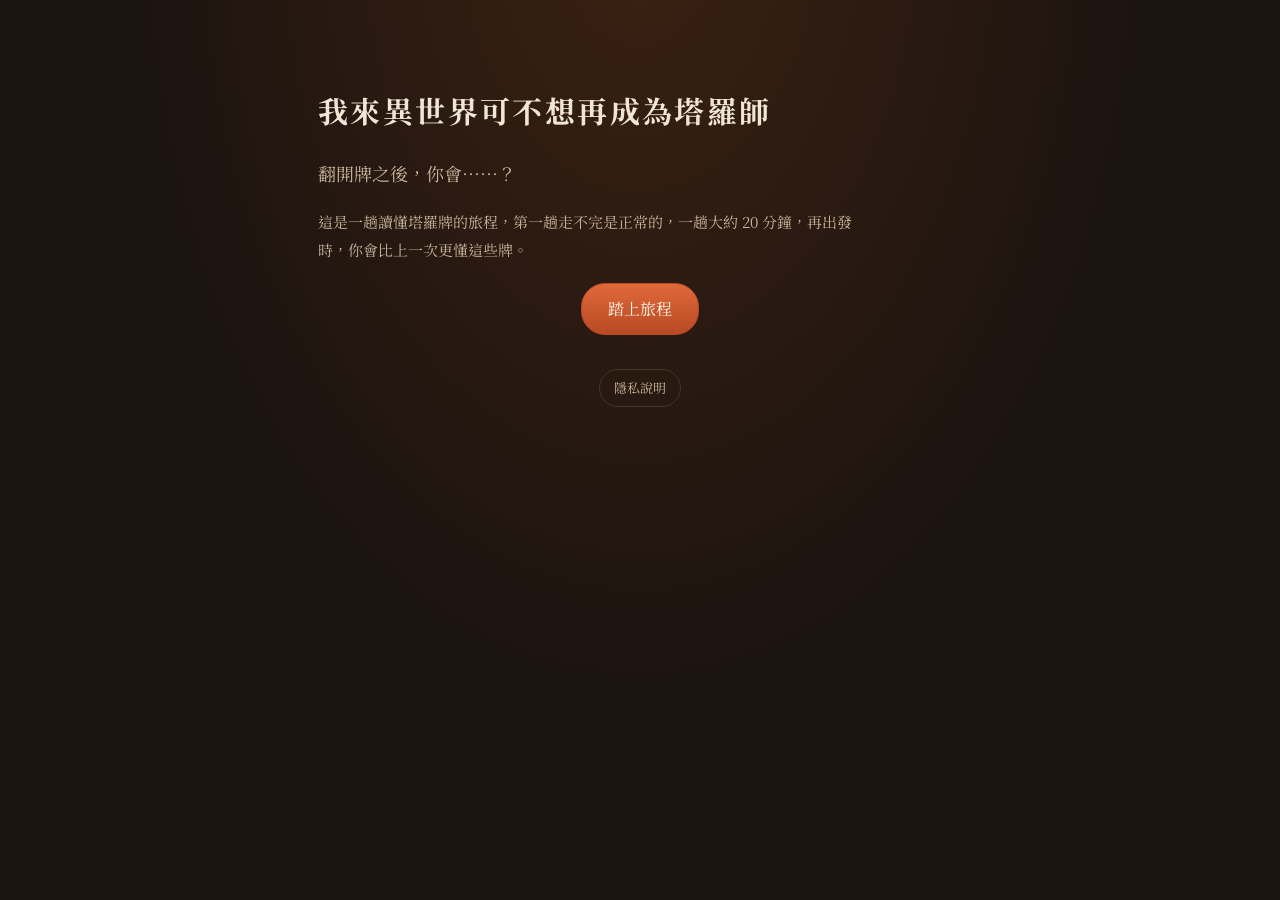
==== index.html @ 06c9f240 "劇情改寫：遺忘之河、錯誤選項依傾向替換、序章與審判新版 - 四塊土地錯誤選項改成一個「過頭」、一個「不足」 - 每走進新土地會遺忘上一塊土地的一件事，工具醒著才找得回來 - 序章：毛球的名字、門框刻痕" ====
<!DOCTYPE html>
<html lang="zh-Hant">
<head>
<meta charset="utf-8">
<meta name="viewport" content="width=device-width, initial-scale=1">
<title>我來異世界可不想再成為塔羅師</title>
<link href="fonts/fonts.css" rel="stylesheet">
<style>
:root{
  --bg:#1c1410; --bg2:#26190f; --ink:#f1e6d6; --ink2:#c9b59c; --muted:#8c7a66;
  --ember:#e0693a; --ember2:#f2a35c; --gold:#e8c27a; --line:#4a3424; --card:#f4e9d6; --card-ink:#3a2618;
}
*{box-sizing:border-box}
html,body{margin:0;background:radial-gradient(ellipse at 50% -10%,#3b2112 0%,var(--bg) 55%) fixed;color:var(--ink);
  font-family:"Noto Serif TC","Songti TC","PMingLiU",serif;line-height:1.85;min-height:100vh}
header{position:sticky;top:0;z-index:5;background:rgba(28,20,16,.92);backdrop-filter:blur(6px);border-bottom:1px solid var(--line);
  padding:10px 16px;display:flex;flex-wrap:wrap;gap:10px 16px;align-items:center;font-size:14px;color:var(--ink2)}
.meter{display:flex;align-items:center;gap:8px}
.meter-bar{width:120px;height:8px;border-radius:4px;background:#3a281b;overflow:hidden}
#heat-fill{height:100%;width:0;background:linear-gradient(90deg,var(--ember),var(--ember2));transition:width .6s}
#wand{padding:2px 8px;border:1px solid var(--line);border-radius:10px}
#wand.awake{color:var(--gold);border-color:var(--gold);box-shadow:0 0 10px rgba(232,194,122,.35)}
.spacer{flex:1}
.tool{background:none;border:1px solid var(--line);color:var(--muted);font:inherit;font-size:12px;padding:2px 8px;border-radius:8px;cursor:pointer}
.tool:hover{color:var(--ink2)}
#flags{display:none;gap:6px;flex-basis:100%;flex-wrap:wrap}
.flag{font-size:12px;padding:0 6px;border-radius:6px;background:#2d1f15}
.flag.good{color:#9fd18b}.flag.bad{color:#e88a7a}
main{max-width:680px;margin:0 auto;padding:28px 18px 80px}
#stage{animation:fade .4s}
@keyframes fade{from{opacity:0;transform:translateY(6px)}to{opacity:1}}
.chapter-kicker{color:var(--ember2);letter-spacing:.4em;font-size:14px;margin-top:20px}
.chapter-title{font-size:56px;margin:0;letter-spacing:.2em;color:var(--ink)}
.lead{color:var(--ink2);font-size:18px}
.home-intro{max-width:560px;margin:6px 0 18px;color:var(--ink2);font-size:15px;line-height:1.9}
.home-intro p{margin:6px 0}
.cover-hero{position:relative;max-width:760px;margin:10px auto 18px;border-radius:10px;overflow:hidden;border:1px solid var(--line)}
.cover-hero img{display:block;width:100%;aspect-ratio:3/2;object-fit:cover}
.cover-ov{position:absolute;left:0;right:0;bottom:0;padding:70px 24px 18px;background:linear-gradient(180deg,rgba(12,9,14,0) 0%,rgba(12,9,14,.55) 40%,rgba(12,9,14,.85) 100%)}
.cover-title{margin:0;font-size:clamp(36px,8vw,56px);letter-spacing:.2em;color:#fff8ec;text-shadow:0 2px 12px rgba(0,0,0,.7)}
.cover-lead{margin:4px 0 0;font-size:clamp(14px,3.6vw,18px);color:#f3e6cf;text-shadow:0 1px 8px rgba(0,0,0,.8)}.lead.small{font-size:15px;text-align:center}
.panel{background:rgba(255,255,255,.03);border:1px solid var(--line);border-radius:12px;padding:6px 18px;color:var(--ink2);font-size:15px}
.panel b{color:var(--ink)}
.step-label{font-size:13px;letter-spacing:.25em;color:var(--ember2);margin-bottom:14px}
.major-label{color:var(--gold)}
.narr{font-size:17px;margin:0 0 12px}
.hint{color:var(--muted);font-size:13px;text-align:center}
.dejavu{color:var(--gold);font-style:italic;font-size:15px;opacity:.9}
.btn-row{display:flex;gap:10px;justify-content:center;margin-top:22px;flex-wrap:wrap}
.btn{font:inherit;font-size:16px;padding:10px 26px;border-radius:24px;cursor:pointer;border:1px solid var(--ember)}
.btn.primary{background:linear-gradient(180deg,#e0693a,#b84a24);color:#fff8ef;border-color:#b84a24}
.btn.primary:hover{filter:brightness(1.1)}
.btn.ghost{background:none;color:var(--ink2);border-color:var(--line)}
.card-row{display:flex;gap:18px;justify-content:center;margin:20px 0 34px;flex-wrap:wrap}
.card-slot{display:flex;flex-direction:column;align-items:center;gap:6px}
.slot-cap{font-size:13px;color:var(--muted);letter-spacing:.2em}
.card{width:112px;height:187px;border-radius:8px;position:relative;flex:none}
.card.back{background:#5a2b16;border:2px solid #8a4a2a;box-shadow:0 6px 16px rgba(0,0,0,.4)}
.back-pattern{position:absolute;inset:8px;border:1px solid rgba(242,163,92,.5);border-radius:6px;
  background:repeating-linear-gradient(45deg,rgba(242,163,92,.12) 0 6px,transparent 6px 12px)}
.card.back.clickable{cursor:pointer;transition:transform .2s}
.card.back.clickable:hover{transform:translateY(-6px);box-shadow:0 10px 22px rgba(224,105,58,.35)}
.card.back.dim{opacity:.3;cursor:default;transform:none;box-shadow:none}
.card.face{background:var(--card);color:var(--card-ink);border:2px solid #c9a774;box-shadow:0 6px 16px rgba(0,0,0,.45)}
.card.face.major{border-color:var(--gold);background:linear-gradient(180deg,#fbf2df,#efdcb8)}
.card-inner{position:absolute;inset:0;display:flex;flex-direction:column;align-items:center;justify-content:center;gap:4px;transition:transform .3s}
.card.reversed .card-inner{transform:rotate(180deg)}
/* 1909 Pam-A 牌面 */
.card.face.art{padding:0;overflow:visible;background:#f4ecd8;border:2px solid #c9a774}
.card.face.art.major{border-color:var(--gold)}
.card-art{position:absolute;inset:0;border-radius:6px;overflow:hidden;transition:transform .3s}
.card-art img{width:100%;height:100%;object-fit:cover;display:block}
.card.reversed .card-art{transform:rotate(180deg)}
.card-cap{position:absolute;bottom:-24px;left:-20px;right:-20px;text-align:center;font-size:12px;color:var(--ink2);letter-spacing:.08em;white-space:nowrap}
.card.reversed .card-cap .o{color:#e88a7a}
/* 小牌（回憶、圖鑑、回憶牆） */
.mini-art{display:inline-block;flex:none;width:var(--mw,44px);aspect-ratio:3/5;border-radius:4px;overflow:hidden;border:1px solid #c9a774;background:#f4ecd8;vertical-align:middle}
.mini-art img{width:100%;height:100%;object-fit:cover;display:block}
.mini-art.rev img{transform:rotate(180deg)}
.mini-art.back{background:repeating-linear-gradient(45deg,rgba(242,163,92,.12) 0 5px,transparent 5px 10px),#3a2214;border-color:var(--line);display:inline-grid;place-items:center;color:var(--muted);font-size:18px}
.sum-card{width:auto;min-width:150px;display:flex;align-items:center;gap:10px}
.sum-card .mini-art{--mw:46px}
.cgrid{display:grid;grid-template-columns:repeat(4,1fr);gap:10px}
@media (max-width:420px){.cgrid{grid-template-columns:repeat(2,1fr)}}
.ccell{display:flex;flex-direction:column;align-items:center;gap:5px;padding:8px 4px;border-radius:8px;border:1px solid var(--line);font-size:13px;text-align:center}
.ccell .mini-art{--mw:64px}
.ccell small{font-size:11px;color:var(--muted)}
.ccell.solved{background:rgba(232,194,122,.15);border-color:var(--gold);color:var(--gold)}
.ccell.solved .mini-art{border-color:var(--gold);box-shadow:0 0 10px rgba(232,194,122,.35)}
.ccell.seen{color:var(--ink2)}.ccell.seen .mini-art{opacity:.45;filter:grayscale(.6)}
.ccell.unseen{color:var(--muted)}
.portrait.has-img{width:88px;height:88px;padding:0;overflow:hidden}
.portrait.has-img img{width:100%;height:100%;object-fit:cover;display:block}
.cover-img{display:block;width:100%;max-width:760px;margin:18px auto 6px;border-radius:10px;border:1px solid var(--line);aspect-ratio:3/2;object-fit:cover}
.cc-cover{display:block;width:calc(100% + 40px);margin:-18px -20px 12px;height:120px;object-fit:cover;border-radius:14px 14px 0 0;opacity:.9}
.chapter-card{overflow:hidden}
.wt-cards{display:flex;gap:6px;margin:4px 0 6px}
.wt-cards .mini-art{--mw:34px}
.card-num{font-size:34px;font-weight:700;color:#a7432a}
.card.major .card-num{color:#8a6a1e}
.card-name{font-size:18px;font-weight:600;letter-spacing:.1em}
.card-code{font-size:11px;color:#8c7356;letter-spacing:.15em}
.card-orient{position:absolute;bottom:-24px;left:0;right:0;text-align:center;font-size:12px;color:var(--ink2)}
.card.reversed .card-orient{color:#e88a7a}
.flip-in{animation:flip .45s}
@keyframes flip{from{transform:rotateY(90deg)}to{transform:rotateY(0)}}
.event{display:flex;gap:22px;align-items:flex-start;margin-bottom:40px}
.event .card{margin-top:4px}
.event-text{flex:1}
@media (max-width:520px){.event{flex-direction:column;align-items:center}.event .card{margin-bottom:22px}}
.options{display:flex;flex-direction:column;gap:10px}
.option{font:inherit;font-size:16px;text-align:left;padding:12px 16px;border-radius:10px;cursor:pointer;
  background:rgba(255,255,255,.04);color:var(--ink);border:1px solid var(--line);transition:all .2s}
.option:hover:not(:disabled){border-color:var(--ember2);background:rgba(224,105,58,.08)}
.option.picked{border-color:var(--ember2);background:rgba(224,105,58,.14)}
.option.faded{opacity:.35}
.option:disabled{cursor:default}
.outcome{margin-top:18px}
.attitude{font-size:14px;color:var(--ink2);border-left:3px solid var(--line);padding-left:10px}
.gain{display:inline-block;margin-top:4px;padding:2px 14px;border-radius:14px;background:rgba(224,105,58,.2);color:var(--ember2);font-weight:600;animation:pop .5s}
.gain.muted{background:rgba(255,255,255,.05);color:var(--muted);font-weight:400}
@keyframes pop{0%{transform:scale(.6);opacity:0}70%{transform:scale(1.15)}100%{transform:scale(1)}}
.ending{text-align:center;padding:30px 20px;border-radius:14px;border:1px solid var(--line);margin-top:10px}
.ending.awake{border-color:var(--gold);box-shadow:0 0 40px rgba(232,194,122,.2) inset}
.ending-tag{margin-top:10px;font-size:14px;letter-spacing:.2em;color:var(--gold)}
.ending.half .ending-tag{color:var(--muted)}
.summary{display:flex;flex-direction:column;gap:6px}
.sum-row{display:flex;gap:12px;align-items:center;padding:8px 12px;border-radius:8px;background:rgba(255,255,255,.03);font-size:15px}
.sum-card{width:96px;flex:none;color:var(--ink)}
.sum-att{flex:1;color:var(--ink2)}
.pt{color:var(--ember2);font-weight:600}.pt.zero{color:var(--muted)}.pt.muted{color:var(--muted);font-weight:400;font-size:13px}
.grid{display:grid;grid-template-columns:repeat(4,1fr);gap:8px}
.cell{border-radius:8px;padding:10px 6px;text-align:center;font-size:14px;border:1px solid var(--line);min-height:58px;display:flex;flex-direction:column;justify-content:center}
.cell small{font-size:11px;color:var(--muted)}
.cell.solved{background:rgba(232,194,122,.15);border-color:var(--gold);color:var(--gold)}
.cell.seen{color:var(--ink2);opacity:.6}
.cell.unseen{color:var(--muted)}
h3.sec{font-size:15px;color:var(--ink2);letter-spacing:.15em;margin:22px 0 10px;font-weight:600}
.people{display:grid;grid-template-columns:1fr 1fr;gap:10px}
@media (max-width:520px){.people{grid-template-columns:1fr}}
.person{display:flex;gap:12px;border:1px solid var(--line);border-radius:10px;padding:10px;background:rgba(255,255,255,.03)}
.person.met{border-color:#7a4a2a}
.portrait{width:72px;height:96px;flex:none;border-radius:8px;background:linear-gradient(180deg,#4a2615,#2b170d);border:1px solid #8a4a2a;
  display:flex;flex-direction:column;align-items:center;justify-content:center;color:var(--ember2);font-size:22px;font-weight:700}
.portrait small{font-size:10px;color:var(--muted);font-weight:400;margin-top:4px}
.person.unmet .portrait{background:#241912;border-color:var(--line);color:var(--muted)}
.pname{font-weight:600;color:var(--ink)}.pcard{font-size:12px;color:var(--gold);margin-left:8px;font-weight:400}
.pinfo p{margin:4px 0 0;font-size:13px;line-height:1.7;color:var(--ink2)}
.person.unmet .pname{color:var(--muted)}
#toast{position:fixed;left:50%;bottom:24px;transform:translate(-50%,20px);background:#3a2214;border:1px solid var(--gold);color:var(--gold);
  padding:8px 18px;border-radius:20px;opacity:0;pointer-events:none;z-index:30}
#toast.show{animation:toast 2.4s}
@keyframes toast{0%{opacity:0;transform:translate(-50%,20px)}12%,80%{opacity:1;transform:translate(-50%,0)}100%{opacity:0;transform:translate(-50%,0)}}
.center{text-align:center}
.deck-table{position:relative;height:250px;margin:10px 0 0}
.deck-card{position:absolute;left:50%;top:20px;margin-left:-56px;transition:transform .6s cubic-bezier(.2,.8,.2,1),opacity .4s,top .3s}
.deck-card.shuffling{animation:riffle .7s ease-in-out 2}
@keyframes riffle{0%,100%{transform:translateX(0)}35%{transform:translateX(var(--dx)) rotate(4deg)}65%{transform:translateX(calc(var(--dx) * -.3))}}
.deck-card.fanned:hover:not(.taken):not(.dim){top:4px}
.deck-card.taken{opacity:0;pointer-events:none}
.deck-card.dim{opacity:.25;cursor:default}
.picked-row{min-height:200px;margin-top:0}
.picked-row .slot-cap{margin-top:22px}
body[data-theme="water"]{--bg:#0e1820;--bg2:#13222d;--ink:#e3eef3;--ink2:#a9c3cf;--muted:#6f8a97;
  --ember:#3a8fb7;--ember2:#7cc4e0;--gold:#bfe3f0;--line:#244150;--card:#eef5f7;--card-ink:#173040}
body[data-theme="water"]{background:radial-gradient(ellipse at 50% -10%,#173a4d 0%,var(--bg) 55%) fixed}
body[data-theme="water"] header{background:rgba(14,24,32,.92)}
body[data-theme="water"] .meter-bar{background:#1d3340}
body[data-theme="water"] .card.back{background:#16405a;border-color:#2f6f8f}
body[data-theme="water"] .back-pattern{border-color:rgba(124,196,224,.5);background:repeating-linear-gradient(45deg,rgba(124,196,224,.12) 0 6px,transparent 6px 12px)}
body[data-theme="water"] .card.face{border-color:#8fb9c9}
body[data-theme="water"] .card.face.major{border-color:#c9a774;background:linear-gradient(180deg,#fbf2df,#efdcb8)}
body[data-theme="water"] .card-num{color:#2a6f93}
body[data-theme="water"] .card.major .card-num{color:#8a6a1e}
body[data-theme="water"] .btn.primary{background:linear-gradient(180deg,#3a8fb7,#256a8c);border-color:#256a8c}
body[data-theme="water"] .option:hover:not(:disabled){background:rgba(58,143,183,.1)}
body[data-theme="water"] .option.picked{background:rgba(58,143,183,.18)}
body[data-theme="water"] .gain{background:rgba(58,143,183,.22)}
body[data-theme="water"] .portrait{background:linear-gradient(180deg,#1b4560,#10283a);border-color:#2f6f8f}
body[data-theme="water"] #toast{background:#14303f}
body[data-theme="air"]{--bg:#15161d;--bg2:#1c1d27;--ink:#eceef6;--ink2:#b4b8cc;--muted:#7a7f96;
  --ember:#6c74b8;--ember2:#aab1ea;--gold:#d9dcf5;--line:#33364a;--card:#f1f2f7;--card-ink:#24263a}
body[data-theme="air"]{background:radial-gradient(ellipse at 50% -10%,#2a2d45 0%,var(--bg) 55%) fixed}
body[data-theme="air"] header{background:rgba(21,22,29,.92)}
body[data-theme="air"] .meter-bar{background:#262838}
body[data-theme="air"] .card.back{background:#2f3352;border-color:#555b8f}
body[data-theme="air"] .back-pattern{border-color:rgba(170,177,234,.5);background:repeating-linear-gradient(45deg,rgba(170,177,234,.12) 0 6px,transparent 6px 12px)}
body[data-theme="air"] .card.face{border-color:#a6aac8}
body[data-theme="air"] .card-num{color:#4b52a0}
body[data-theme="air"] .btn.primary{background:linear-gradient(180deg,#6c74b8,#4d5494);border-color:#4d5494}
body[data-theme="air"] .option:hover:not(:disabled){background:rgba(108,116,184,.1)}
body[data-theme="air"] .option.picked{background:rgba(108,116,184,.2)}
body[data-theme="air"] .gain{background:rgba(108,116,184,.25)}
body[data-theme="air"] .portrait{background:linear-gradient(180deg,#30355a,#1d2036);border-color:#555b8f}
body[data-theme="air"] #toast{background:#262840}
body[data-theme="earth"]{--bg:#14170f;--bg2:#1b1f14;--ink:#eee9d6;--ink2:#c3bc9c;--muted:#8a8669;
  --ember:#7f9440;--ember2:#c9b45a;--gold:#e6d58c;--line:#3a3f27;--card:#f3efdf;--card-ink:#2e2b17}
body[data-theme="earth"]{background:radial-gradient(ellipse at 50% -10%,#2f3518 0%,var(--bg) 55%) fixed}
body[data-theme="earth"] header{background:rgba(20,23,15,.92)}
body[data-theme="earth"] .meter-bar{background:#272b1a}
body[data-theme="earth"] .card.back{background:#3d4520;border-color:#6d7a36}
body[data-theme="earth"] .back-pattern{border-color:rgba(201,180,90,.5);background:repeating-linear-gradient(45deg,rgba(201,180,90,.12) 0 6px,transparent 6px 12px)}
body[data-theme="earth"] .card.face{border-color:#bfb17a}
body[data-theme="earth"] .card-num{color:#6b7a2a}
body[data-theme="earth"] .card.major .card-num{color:#8a6a1e}
body[data-theme="earth"] .btn.primary{background:linear-gradient(180deg,#7f9440,#5f7130);border-color:#5f7130}
body[data-theme="earth"] .option:hover:not(:disabled){background:rgba(127,148,64,.1)}
body[data-theme="earth"] .option.picked{background:rgba(127,148,64,.2)}
body[data-theme="earth"] .gain{background:rgba(127,148,64,.25)}
body[data-theme="earth"] .portrait{background:linear-gradient(180deg,#3f4722,#232812);border-color:#6d7a36}
body[data-theme="earth"] #toast{background:#2a3018}
.chapter-card.theme-air{background:linear-gradient(135deg,#262a44,#15161d);border-color:#555b8f;color:#eceef6}
.chapter-card.theme-earth{background:linear-gradient(135deg,#2f3518,#14170f);border-color:#6d7a36;color:#eee9d6}
body[data-theme="cliff"]{--bg:#110f17;--bg2:#1a1722;--ink:#f0eadb;--ink2:#c2b9a3;--muted:#857d6c;
  --ember:#b8913f;--ember2:#e3c172;--gold:#f0d68c;--line:#3a3329;--card:#f6efdf;--card-ink:#2b2416}
body[data-theme="cliff"]{background:radial-gradient(ellipse at 50% -10%,#2c2338 0%,var(--bg) 60%) fixed}
body[data-theme="cliff"] header{background:rgba(17,15,23,.92)}
body[data-theme="cliff"] .btn.primary{background:linear-gradient(180deg,#b8913f,#8c6c2a);border-color:#8c6c2a}
body[data-theme="cliff"] .option.picked{background:rgba(184,145,63,.18)}
#hud.finale .meter,#hud.finale #wand,#hud.finale #run-num,#hud.finale #toggle-flags,#hud.finale #reset{display:none}
.chapter-card.theme-cliff{background:linear-gradient(135deg,#2c2338,#110f17);border-color:#8c6c2a;color:#f0eadb}
.toolchip{display:inline-block;padding:2px 10px;border-radius:12px;border:1px solid var(--line);margin:2px;font-size:14px;color:var(--muted)}
.toolchip.on{border-color:var(--gold);color:var(--gold)}
.judge-block{margin:18px 0 6px}
.judge-land{font-size:14px;letter-spacing:.2em;color:var(--ember2);margin-bottom:8px}
.own{display:flex;gap:8px;margin-top:8px}
.own-input{flex:1;font:inherit;font-size:15px;padding:8px 12px;border-radius:10px;border:1px solid var(--line);background:rgba(255,255,255,.04);color:var(--ink)}
.btn.small{font-size:14px;padding:6px 16px}
.judged{color:var(--gold)}
.home-title{font-size:30px;margin:6px 0 0;letter-spacing:.08em}
.chapters{display:grid;gap:14px;margin-top:20px}
.chapter-card{font:inherit;text-align:left;cursor:pointer;border-radius:14px;padding:18px 20px;border:1px solid;transition:transform .2s}
.chapter-card:hover{transform:translateY(-3px)}
.chapter-card.theme-fire{background:linear-gradient(135deg,#3a1d10,#1f140e);border-color:#7a4a2a;color:#f1e6d6}
.chapter-card.theme-water{background:linear-gradient(135deg,#123247,#0e1820);border-color:#2f6f8f;color:#e3eef3}
.cc-kicker{font-size:13px;letter-spacing:.3em;opacity:.7}
.cc-title{font-size:32px;font-weight:700;letter-spacing:.2em}
.cc-lead{opacity:.85}
.cc-meta{font-size:13px;opacity:.6;margin-top:6px}
.meet{margin:4px 0 12px;padding:6px 12px;border-left:3px solid var(--ember2);background:rgba(255,255,255,.04);border-radius:0 8px 8px 0;font-size:14px;color:var(--ink2)}
.meet b{color:var(--ink);margin-right:2px}.meet-label{font-size:11px;letter-spacing:.2em;color:var(--ember2);margin-right:10px}
#confirm{position:fixed;inset:0;background:rgba(0,0,0,.6);display:none;align-items:center;justify-content:center;z-index:20}
#confirm .box{background:var(--bg2);border:1px solid var(--line);border-radius:12px;padding:20px 24px;max-width:320px;text-align:center}
.journey-box{text-align:center;margin:8px 0 28px}
.spread{display:flex;flex-direction:column;gap:16px;margin:10px 0 24px;padding:18px;border:1px solid var(--line);border-radius:14px;background:rgba(255,255,255,.03)}
.spread-label{font-size:13px;color:var(--muted);letter-spacing:.15em;margin-bottom:6px}
.spread-cards{display:flex;flex-wrap:wrap;gap:6px}
.mini{width:48px;height:76px;border-radius:5px;background:var(--card);color:var(--card-ink);border:1px solid #c9a774;display:flex;flex-direction:column;align-items:center;justify-content:center;font-size:11px;line-height:1.25;text-align:center;padding:2px}
.mini b{font-size:15px}
.mini.major{border-color:var(--gold);background:linear-gradient(180deg,#fbf2df,#efdcb8)}
.mini.rev{transform:rotate(180deg)}
.spread-quotes p{margin:4px 0;color:var(--ink);font-size:16px}
.narr.wedge{font-size:18px;line-height:2.1}
.wedge-card{justify-content:center}
.keep-title{text-align:center;font-size:26px;margin:6px 0;letter-spacing:.08em}
.keep-holder{display:flex;justify-content:center;margin:16px 0}
.keep-img{width:100%;max-width:520px;border-radius:12px;box-shadow:0 10px 30px rgba(0,0,0,.5)}
.wall{display:grid;grid-template-columns:repeat(auto-fill,minmax(180px,1fr));gap:14px;margin:18px 0}
.wall-tile{font:inherit;text-align:left;background:linear-gradient(180deg,#2c2338,#110f17);color:#f0eadb;border:1px solid #8c6c2a;border-radius:12px;padding:14px;cursor:pointer;min-height:150px;display:flex;flex-direction:column;gap:4px}
.wall-tile.loop{border-color:#4a3d55;opacity:.85}
.wall-tile:hover{filter:brightness(1.15)}
.wt-n{font-size:20px;font-weight:700}.wt-e{font-size:13px;color:#c9a774}.wt-q{font-size:14px;flex:1;line-height:1.6}.wt-d{font-size:12px;color:#857d6c}
.fb-label{margin:18px 0 6px;color:var(--ink2);font-size:14px}
.fb-row{display:flex;gap:8px;flex-wrap:wrap}
.option.fb-chip{width:auto;display:inline-block;margin:0}
.star{font-size:30px;background:none;border:none;color:#5a5048;cursor:pointer;padding:0 2px}.star.on{color:var(--gold)}
.fb-input,.fb-text{width:100%;box-sizing:border-box}
.fb-text{min-height:120px;font:inherit;resize:vertical}
.privacy p{margin:12px 0;line-height:1.9}
.home-foot{display:flex;gap:10px;justify-content:center;flex-wrap:wrap;margin-top:34px}
.btn.small{font-size:13px;padding:6px 14px}
a.btn{text-decoration:none;display:inline-block}
[hidden]{display:none!important}
.keep-lead{text-align:center;color:var(--ink2);margin:4px 0 0}
.keep-lines{max-width:560px;margin:10px auto 0;color:var(--ink2);font-size:15px;line-height:1.9}
.keep-lines p{margin:4px 0}
.hint.center{text-align:center}
#credit-tag{position:fixed;right:10px;bottom:10px;z-index:15;display:none;font:inherit;font-size:11px;letter-spacing:.05em;padding:3px 9px;border-radius:10px;
  background:rgba(0,0,0,.45);border:1px solid var(--line);color:var(--muted);cursor:pointer}
#credit-tag:hover{color:var(--ink2)}
#credits{position:fixed;inset:0;background:rgba(0,0,0,.7);display:none;align-items:center;justify-content:center;z-index:30;padding:16px}
#credits .box{background:var(--bg2);border:1px solid var(--line);border-radius:12px;padding:22px 24px;max-width:460px;font-size:14px;line-height:1.9;color:var(--ink2)}
#credits h3{margin:0 0 8px;color:var(--ink);font-size:18px;letter-spacing:.1em}
#credits p{margin:8px 0}
.unlock-hint{text-align:center;color:var(--muted);font-size:14px;margin:6px 0 0}
</style>
</head>
<body>
<header id="hud">
  <button class="tool" id="home">選單</button>
  <div class="meter"><span id="meter-name">火候</span> <div class="meter-bar"><div id="heat-fill"></div></div> <span id="heat-num"></span></div>
  <span id="wand"></span>
  <span id="run-num"></span>
  <span class="spacer"></span>
  <button class="tool" id="toggle-flags">旗標（測試）</button>
  <button class="tool" id="reset">重置進度</button>
  <div id="flags"></div>
</header>
<main><div id="stage"></div></main>
<div id="toast"></div>
<div id="confirm"><div class="box"><p id="confirm-text"></p>
  <div class="btn-row"><button class="btn primary" id="confirm-yes">清除</button><button class="btn ghost" id="confirm-no">取消</button></div></div></div>
<script>
// ================================================================
// 版本開關：試玩版與正式版 v1.0 用同一份程式。
// 正式版只改兩處：這一行改成 false，<title> 拿掉「試玩版：」。
// 試玩版：章節選單一開始就開放、顯示測試工具；正式版：真結局後才開放章節選單。
const DEMO = false;
// 分享用的遊戲網址（正式版 v1.0）
const SHARE_URL = "https://edchriswu.github.io/tarot-journey/";
// ================================================================
// 赤原試玩版事件資料（草稿）
// 每個計分事件：id = 牌號 + U(正位)/R(逆位)
// options: act 行為、att 背後態度、s 得分、res 結果、f 旗標變化 {角色: 'good'|'bad'|'normal'}
// bridges: 角色帶著好或壞的旗標出場時，替換 open 的承接句

const CARD_NAMES = {
  W01: "權杖王牌", W02: "權杖二", W03: "權杖三", W04: "權杖四", W05: "權杖五",
  W06: "權杖六", W07: "權杖七", W08: "權杖八", W09: "權杖九", W10: "權杖十",
  M04: "皇帝", M08: "力量", M14: "節制"
};

const EVENTS = {
  W01U: {
    open: "進入赤原的路上，草原突然燒起一小片野火。",
    body: "綾下意識舉起短魔杖，杖頭亮了一下就熄了，火也剛好被風吹滅。一個紅頭髮的少年從坡上衝下來，盯著他的杖直看。",
    options: [
      { act: "把杖收回包袱，裝作什麼都沒發生。", att: "怕麻煩，把火花壓下去", s: 0,
        res: "少年還是硬拉他進城，但綾一路上都不肯再提那道光。" },
      { act: "問少年：「你也看到了嗎？剛剛那是什麼？」", att: "對一閃而過的火花保持好奇", s: 1,
        res: "少年眼睛一亮：「我叫丈！走，帶你去見赤城大人！」", f: { 丈: "good" } },
      { act: "舉杖對著草原再揮一次，想讓它再亮起來。", att: "急著抓住火花，要它照自己的意思", s: 0,
        res: "杖怎麼揮都不亮。少年笑出聲：「火不是這樣叫的啦。」他拉著綾進城。" }
    ],
    dejavu: "綾隱約記得，那道光不是叫出來的。"
  },
  W01R: {
    open: "進入赤原的路上，草原突然燒起一片野火。",
    body: "綾舉起短魔杖，杖完全沒反應，火舌一下子捲到腳邊。濃煙裡，一隻手把他拖了出去——是個紅頭髮的少年。",
    options: [
      { act: "推開少年，說自己本來就逃得出來。", att: "顧面子，不承認害怕", s: 0,
        res: "少年哼了一聲：「好啦好啦，英雄。」他還是領著綾進了城。", f: { 丈: "bad" } },
      { act: "坐在地上發抖，老實說：「我剛剛好怕。」", att: "承認恐懼，火才有地方重新燒起來", s: 1,
        res: "少年蹲下來：「怕很正常啊，我叫丈。」綾覺得杖在包袱裡微微發熱。", f: { 丈: "good" } },
      { act: "立刻問少年，哪裡可以學怎麼用這根杖。", att: "跳過感受，急著變強", s: 0,
        res: "丈說赤城大人什麼都懂，拉著他進城。綾的手一路都在抖，他自己沒發現。" }
    ],
    dejavu: "綾隱約記得，上次火燒過來的時候，他一直假裝自己不怕。"
  },

  W02U: {
    open: "丈帶綾爬上城牆，赤城正指著遠方。",
    body: "「那邊是田，那邊是礦場，再過去是還沒人開過的荒地。」他轉頭看綾：「你想留下來嗎？」",
    bridges: { 丈: { good: "丈興沖沖地帶綾爬上城牆，赤城正指著遠方。", bad: "丈一路沒說話，把綾帶上城牆就走了。赤城正指著遠方。" } },
    options: [
      { act: "說：「我只是路過，還有地方要去。」", att: "不願投入，怕被綁住", s: 0,
        res: "赤城點點頭，沒再多說。城牆上的風有點冷。" },
      { act: "指著荒地問：「那裡如果要開墾，要多少人？多久？」", att: "把眼光放遠，開始規劃", s: 1,
        res: "赤城笑了，第一次正眼看他：「好問題。我想了三年。」", f: { 赤城: "good" } },
      { act: "搶著說：「我留下來！明年春天就開荒，人我來找，路我來畫！」", att: "急著一口氣把路全定死", s: 0,
        res: "赤城的笑意淡了：「你連那片地長什麼樣，都還沒走過。」" }
    ],
    dejavu: "綾隱約記得，城牆上的赤城想聽的，是他自己的看法。"
  },
  W02R: {
    open: "丈帶綾爬上城牆，赤城正和老臣吵得面紅耳赤。",
    body: "開拓荒地的圖已經放了三年，誰都說要等時機。赤城把圖塞給綾：「你說，現在該不該動？」",
    bridges: { 丈: { good: "丈興沖沖地帶綾爬上城牆，赤城正和老臣吵得面紅耳赤。", bad: "丈把綾帶上城牆就走了。赤城正和老臣吵得面紅耳赤。" } },
    options: [
      { act: "照圖上的數字算了一遍，說人手還不夠，再等等。", att: "用理由掩蓋害怕", s: 0,
        res: "老臣連連點頭。赤城把圖捲起來，又塞回了櫃子。", f: { 赤城: "bad" } },
      { act: "說：「你們不是在等時機，是在怕吧？」", att: "看見停滯背後的恐懼", s: 1,
        res: "城牆上安靜了很久。赤城突然大笑：「被一個小鬼說中了。」", f: { 赤城: "good" } },
      { act: "一拍城牆：「現在就動！我第一個去開荒！」", att: "硬逼自己馬上出發，證明自己不怕", s: 0,
        res: "赤城盯著他：「你不怕？」綾答不出來，手心全是汗。圖又被捲了起來。" }
    ],
    dejavu: "綾隱約記得，上次城牆上大家都在講理由，沒人講出真正卡住的東西。"
  },

  W04U: {
    open: "赤原的主人家葵辦了豐收節，廣場上掛滿了燈。",
    body: "她把一大盤烤餅塞給綾：「客人先吃！」大家圍著火堆跳舞，有人朝綾伸出手。",
    options: [
      { act: "接過盤子，先去幫忙搬柴、收碗。", att: "用幫忙換位置，不敢只是被歡迎", s: 0,
        res: "葵把他手裡的碗搶走：「今天你是客人，懂不懂？」" },
      { act: "牽住那隻手跟著亂跳，踩到別人的腳也笑。", att: "讓自己被接納，享受當下", s: 1,
        res: "跳到一半，綾突然發現，他已經很久沒有這樣笑了。", f: { 葵: "good" } },
      { act: "坐在角落看大家跳，覺得這樣就很好。", att: "旁觀，不讓自己真正加入", s: 0,
        res: "葵坐到他旁邊，摸著黑貓沒說話。火堆的光照不太到這個角落。" }
    ],
    dejavu: "綾隱約記得，上次的豐收節，他好像一直沒有真的走進火光裡。"
  },
  W04R: {
    open: "赤原辦起了豐收節，廣場上的燈都亮了。",
    body: "綾站在廣場外面，沒人招呼他，他也不敢走進去。一隻黑貓蹭了蹭他的腳，往廣場跑去。",
    options: [
      { act: "轉身回住處，告訴自己本來就不屬於這裡。", att: "先拒絕別人，免得被拒絕", s: 0,
        res: "回去的路很暗，遠遠還聽得到笑聲。" },
      { act: "跟著黑貓走進去，對第一個看到的人說：「我可以加入嗎？」", att: "自己跨出那一步", s: 1,
        res: "那是葵。她愣了一下，大笑：「我還以為你不想來！」", f: { 葵: "good" } },
      { act: "繞到廚房後門，問有沒有需要幫忙的。", att: "用做事掩飾不自在", s: 0,
        res: "廚娘塞給他一桶要洗的鍋子。一整晚，他都沒看到火堆。" }
    ],
    dejavu: "綾隱約記得，上次那隻黑貓好像在等他跟上。"
  },

  W05U: {
    open: "豐收節的比武大會上，丈硬把綾推上場。",
    body: "對手是赤原最強的騎士烈風。台下的人吹著口哨，烈風把木杖丟給綾：「來吧。」",
    options: [
      { act: "抓起木杖大喊一聲衝上去，全場歡呼。", att: "想證明自己、怕輸", s: 0,
        res: "三招就被打下台。烈風拉他起來：「你不是在跟我打，是在跟自己證明什麼吧？」" },
      { act: "先繞著場子走，看烈風怎麼出招，邊打邊學他的步伐。", att: "把對手當成磨練", s: 1,
        res: "還是輸了，但他撐得比誰都久。烈風笑說：「下次再來。」", f: { 烈風: "good" } },
      { act: "跟丈說「我才剛來，這不公平」，退到場邊。", att: "逃避較量", s: 0,
        res: "丈聳聳肩上場替他打。綾在場邊看著，覺得心裡有個東西沒點著。", f: { 丈: "bad" } }
    ],
    dejavu: "綾隱約記得，上次衝得太急，好像沒看清楚對手。"
  },
  W05R: {
    open: "豐收節的比武大會上，綾和赤原最強的騎士烈風打到一半，台下變成真的吵架，有人掀翻了攤子，節慶不歡而散。",
    body: "綾也被捲進去，臉上挨了一拳。烈風站在一片狼藉中間，手裡還握著木杖。",
    options: [
      { act: "撿起被打掉的木杖，要烈風再跟他比一場。", att: "不甘心，把較量變成私怨", s: 0,
        res: "烈風轉身就走。綾握著木杖站在一地狼藉裡，越想越氣。", f: { 烈風: "bad" } },
      { act: "拉著丈離開，說：「這種節慶不參加也罷。」", att: "逃開，並把錯推給場面", s: 0,
        res: "丈沒說話。回去的路上，兩個人都覺得今天白過了。", f: { 丈: "bad" } },
      { act: "去幫被撞倒的攤販撿東西，邊撿邊想自己剛才為什麼那麼氣。", att: "退一步，看見自己的情緒", s: 1,
        res: "攤販塞給他一顆烤地瓜。綾想通了：他氣的不是那一拳，是自己其實很想贏。" }
    ],
    dejavu: "綾隱約記得，上次氣到最後，連自己在氣什麼都沒弄懂。"
  },

  W03U: {
    open: "出發前，赤城站在城牆上望向鄰谷。",
    body: "斥候帶回一張地圖：鄰谷的井在山坳裡，四周畫滿了羊圈。赤城把圖攤在綾面前：「你看出什麼？」",
    options: [
      { act: "指著地形說，從北邊的坡繞過去最快。", att: "只看怎麼贏，沒看見對方", s: 0,
        res: "赤城滿意地點頭，在圖上畫了一個粗粗的箭頭。" },
      { act: "說：「羊圈這麼多，那裡住的可能不是士兵，是牧羊人。」", att: "看得遠，看見全局", s: 1,
        res: "赤城盯著地圖很久沒說話，只把箭頭畫得淡了一點。", f: { 赤城: "good" } },
      { act: "說：「我只是跟著去，這種事你決定就好。」", att: "不願看，把判斷交出去", s: 0,
        res: "赤城捲起地圖：「那就跟緊一點。」" }
    ],
    dejavu: "綾隱約記得，上次那張地圖上，有一樣東西他沒仔細看。"
  },
  W03R: {
    open: "出發前，派出去的斥候遲遲沒有回來。",
    body: "赤城在城牆上來回走，終於下令摸黑提前出發。丈已經在牽馬了。",
    options: [
      { act: "第一個衝去牽馬，想表現給赤城看。", att: "被急躁帶著跑", s: 0,
        res: "赤城難得誇了他一句。隊伍在黑暗裡出發，沒人知道前面有什麼。" },
      { act: "走到赤城身邊說：「再等一個時辰。斥候沒回來，本身就是消息。」", att: "耐住急躁，等該等的", s: 1,
        res: "赤城瞪著他，罵了一句，還是讓大家等。天亮前，斥候回來了。", f: { 赤城: "good" } },
      { act: "躲到隊伍最後面，希望自己不用去。", att: "逃避", s: 0,
        res: "丈回頭找到他，把一支火把塞進他手裡。" }
    ],
    dejavu: "綾隱約記得，上次大家都太急了，好像有個消息還沒到。"
  },

  W07U: {
    open: "隊伍經過一個小村，幾個士兵要牽走村民的羊當軍糧。",
    body: "一個老婦人拉著羊繩不放。全隊的人都在看，沒有人說話。",
    options: [
      { act: "衝上去搶回羊繩，跟士兵扭成一團。", att: "衝動逞強，讓場面更糟", s: 0,
        res: "羊跑了，老婦人跌倒，綾被押到隊伍最後面。" },
      { act: "站到老婦人前面：「拿了她的羊，她這個冬天就沒了。」然後站著不動。", att: "堅守立場，不退也不攻", s: 1,
        res: "士兵們互看一眼，摸摸鼻子走開了。" },
      { act: "偷偷把自己的乾糧塞給老婦人，什麼都沒說。", att: "用私下補償代替站出來", s: 0,
        res: "羊還是被牽走了。老婦人握著乾糧，看了他很久。" }
    ],
    dejavu: "綾隱約記得，上次他不是沒做事，只是沒有站出來。"
  },
  W07R: {
    open: "隊伍經過一個小村，幾個士兵要牽走村民的羊。",
    body: "綾想開口，全隊的人都看著他。他低下頭，眼看羊被牽走了。",
    options: [
      { act: "告訴自己：「反正我說了也沒用。」", att: "替退縮找理由", s: 0,
        res: "晚上紮營，羊肉的味道飄過來，他一口都吃不下。" },
      { act: "跑回去找老婦人：「對不起，我剛才不敢。」", att: "承認自己退縮了", s: 1,
        res: "老婦人摸摸他的頭：「下次就敢了。」他覺得胸口有東西重新燒起來。" },
      { act: "追上士兵，把羊硬搶回來。", att: "用衝動掩蓋羞愧", s: 0,
        res: "羊是搶回來了，綾也被罰扛了一整天的行李。" }
    ],
    dejavu: "綾隱約記得，上次他一直想把那一刻當作沒發生過。"
  },

  W08U: {
    open: "連夜行軍，烈風駕車在前，丈和綾負責在隊伍間傳令。",
    body: "烈風說：「馬要往哪走不重要，車上的人要往哪走才重要。」命令一道接一道，綾跑得喘不過氣。",
    bridges: {
      烈風: { good: "連夜行軍，烈風一眼認出綾，把他叫到車邊：「比武那個傢伙，前隊的命令交給你傳。」", bad: "連夜行軍，烈風看到綾，別過頭去，叫他到隊伍後面傳令。" },
      丈: { good: "連夜行軍，丈搶著跟綾一組傳令，跑得比誰都快。", bad: "連夜行軍，丈一路不跟綾說話，兩人只是各自在隊伍間傳令。" }
    },
    options: [
      { act: "每道命令都自己補幾句解釋，怕大家聽不懂。", att: "想掌控，反而拖慢", s: 0,
        res: "後隊越聽越糊塗。烈風回頭吼了一聲：「照原話傳！」", f: { 烈風: "bad" } },
      { act: "一字不差地傳，跑到了就馬上回頭接下一道。", att: "跟上節奏，讓事情流動", s: 1,
        res: "天亮前，整支隊伍像一支射出去的箭。烈風回頭看了他一眼。", f: { 烈風: "good" } },
      { act: "跑不動了，叫丈一個人先傳。", att: "被速度壓垮就放手", s: 0,
        res: "丈一個人跑了兩趟，嘴裡罵個不停。", f: { 丈: "bad" } }
    ],
    dejavu: "綾隱約記得，上次的命令越傳越長，最後誰也聽不懂。"
  },
  W08R: {
    open: "連夜行軍，烈風駕車在前，丈和綾負責在隊伍間傳令，命令傳錯了。",
    body: "前隊和後隊在夜裡走散。丈說是綾傳錯，綾說是丈聽錯，火把一支支熄掉。",
    bridges: {
      丈: { good: "連夜行軍，烈風駕車在前，丈和綾負責在隊伍間傳令，命令傳錯了。丈一臉為難，不知道該怪誰。", bad: "連夜行軍，烈風駕車在前，丈和綾負責在隊伍間傳令，命令傳錯了。丈本來就還在氣，這下更火了。" }
    },
    options: [
      { act: "跟丈吵到底，一定要弄清楚是誰的錯。", att: "忙著指責，讓混亂繼續", s: 0,
        res: "兩人吵到天亮，後隊在山谷裡多繞了半夜。", f: { 丈: "bad" } },
      { act: "說：「誰錯等一下再說，先吹號，讓後隊往聲音走。」", att: "先止住混亂", s: 1,
        res: "號聲在山谷裡迴盪，火把一支支重新亮起來。丈愣了一下，跟著吹。", f: { 丈: "good" } },
      { act: "退到路邊不吵了。他其實知道是誰傳錯的，就等丈自己想通。", att: "看清楚誰錯了，卻站在一旁等別人收拾", s: 0,
        res: "丈一個人舉著火把喊到嗓子啞。天亮時，烈風騎馬把後隊找了回來，經過綾身邊時看了他一眼。", f: { 烈風: "bad" } }
    ],
    dejavu: "綾隱約記得，上次那一夜，他們花了好多力氣在吵是誰的錯。"
  },

  W06U: {
    open: "對峙的第一個晚上，井邊的牧羊人燃起了營火。",
    body: "消息傳開了：是綾擋在井前。牧羊人圍著帶傷的綾歡呼，把他抬了起來。井的另一頭，赤原的士兵還握著棍子，表情複雜。",
    bridges: {
      烈風: { good: "對峙的第一個晚上，井邊的牧羊人燃起了營火。井的另一頭，烈風遠遠朝綾比了個大拇指。", bad: "對峙的第一個晚上，井邊的牧羊人燃起了營火。烈風冷冷地站在井另一頭的士兵中間。" }
    },
    options: [
      { act: "被抬著揮手，大喊：「赤原的人也該聽聽這歡呼！」", att: "享受勝利，卻拿來壓自己人", s: 0,
        res: "士兵們的臉更難看了，有人朝地上吐了口水。", f: { 烈風: "bad" } },
      { act: "一直說「我沒做什麼，真的沒什麼」，掙扎著要下來。", att: "不敢接受肯定", s: 0,
        res: "牧羊人把他放下來，有點尷尬地散開了。" },
      { act: "讓他們抬一會兒，下來後走到士兵那邊，跟大家一起坐。", att: "坦然接受，也記得自己從哪裡來", s: 1,
        res: "一個士兵遞給他水壺。烈風沒說話，往旁邊挪出一個位子。", f: { 烈風: "good" } }
    ],
    dejavu: "綾隱約記得，上次的歡呼聲裡，有一群人被晾在旁邊。"
  },
  W06R: {
    open: "對峙的第一個晚上，綾回到赤原的營地，士兵們罵他是叛徒。",
    body: "烈風也不跟他說話。晚飯時，沒有人願意坐在他旁邊。",
    bridges: {
      烈風: { good: "對峙的第一個晚上，綾回到赤原的營地，士兵們罵他是叛徒，連一向欣賞他的烈風都沉默了。", bad: "對峙的第一個晚上，綾回到赤原的營地，士兵們罵他是叛徒，烈風罵得最大聲。" }
    },
    options: [
      { act: "站上木箱，大聲解釋自己為什麼這麼做。", att: "急著要被理解", s: 0,
        res: "越解釋，噓聲越大。他從木箱上下來，臉燙得發疼。" },
      { act: "一個人坐到營地外，告訴自己他們都是笨蛋。", att: "用輕視保護自己", s: 0,
        res: "夜很冷。他越想越氣，也越想越孤單。" },
      { act: "照常吃飯、照常值夜，有人問起，就平平淡淡說一遍。", att: "不被名聲左右，守住自己", s: 1,
        res: "半夜換班時，一個士兵小聲說：「其實……我也不想搶那口井。」" }
    ],
    dejavu: "綾隱約記得，上次被罵的時候，他太想讓所有人立刻懂他。"
  },

  W09U: {
    open: "兩邊在井邊對峙了三天。",
    body: "綾帶著傷守在井旁不肯走，累到站著就能睡著。丈端來一碗熱湯。",
    bridges: {
      丈: { good: "兩邊在井邊對峙了三天，丈天天跑來陪他。", bad: "兩邊在井邊對峙了三天，丈一直沒出現，直到第三天晚上。" }
    },
    options: [
      { act: "推開湯：「我不能走，一走他們就會動手。」", att: "硬撐，把自己耗盡", s: 0,
        res: "第四天早上，綾在井邊昏倒了。" },
      { act: "喝下湯，請丈替他守一個時辰，自己靠著井邊睡。", att: "堅持，也懂得休息", s: 1,
        res: "醒來時天剛亮，丈還站在原地，井也還在。", f: { 丈: "good" } },
      { act: "喝完湯說：「我撐不住了，換別人吧。」然後回營地。", att: "一累就放手", s: 0,
        res: "那天晚上，有人往井裡丟了石頭。" }
    ],
    dejavu: "綾隱約記得，上次他把自己撐到倒下。"
  },
  W09R: {
    open: "對峙的第三晚，綾的傷口發炎了。",
    body: "他越來越緊繃，任何聲音都像有人要偷襲。黑暗裡有腳步聲靠近，他抓起杖就揮——是來送藥的丈。",
    bridges: {
      丈: { good: "對峙的第三晚，綾的傷口發炎了。丈一直很擔心他。", bad: "對峙的第三晚，綾的傷口發炎了；他和丈已經兩天沒說話。" }
    },
    options: [
      { act: "說：「誰叫你不出聲！」", att: "把錯推給別人", s: 0,
        res: "丈把藥丟在地上，轉身走了。", f: { 丈: "bad" } },
      { act: "放下杖坐下來：「我不對勁，已經分不清誰是敵人了。」", att: "察覺疲憊讓自己失去判斷", s: 1,
        res: "丈替他換了藥，陪他坐到天亮。他的肩膀第一次鬆了下來。", f: { 丈: "good" } },
      { act: "跟丈道歉，然後繼續握著杖守夜，眼睛不敢閉。", att: "道了歉，卻不肯面對自己的狀態", s: 0,
        res: "天亮時，他的手還在發抖。" }
    ],
    dejavu: "綾隱約記得，上次那一晚，他把每個靠近的人都當成敵人。"
  },

  W10U: {
    open: "兩邊一起修水道。",
    body: "傷還沒好的綾也來幫忙搬木頭。赤城走過來，看著他滿是泥巴的手。",
    options: [
      { act: "搶著扛最大的那根，證明自己沒問題。", att: "逞強", s: 0,
        res: "走到一半腿一軟，木頭砸進泥裡。赤城皺起眉。" },
      { act: "扛自己扛得動的那份，跟牧羊人輪流，一趟一趟來回。", att: "扛起自己的那一份", s: 1,
        res: "赤城看了他很久，想起自己年輕時一個人扛著赤原的樣子，第一次對綾點了頭。" },
      { act: "說「我受傷了」，坐在一旁指揮大家。", att: "用理由卸下責任", s: 0,
        res: "沒人聽他指揮。赤城什麼也沒說，自己扛起了一根木頭。" }
    ],
    dejavu: "綾隱約記得，修水道那天，他沒有好好扛起自己的那一份。"
  },
  W10R: {
    open: "兩邊一起修水道。",
    body: "綾帶傷一個人扛最重的木頭，不讓別人幫，最後倒在水道邊。赤城把他扶起來：「我年輕時也這樣，後來才知道，赤原不是一個人扛得動的。」",
    options: [
      { act: "爬起來說「我還可以」，又去扛。", att: "不肯放下", s: 0,
        res: "他第二次倒下時，是被抬回營地的。" },
      { act: "喊住旁邊的牧羊少年：「來，我們一人一頭。」", att: "把重擔分出去", s: 1,
        res: "兩個人扛起來，木頭忽然輕了一半。赤城在一旁笑了。" },
      { act: "覺得自己沒用，回營地躺著。", att: "從一個極端跳到另一個極端", s: 0,
        res: "帳篷外的號子聲一直沒停，他把臉埋進毯子裡。" }
    ],
    dejavu: "綾隱約記得，上次他把所有的木頭都當成自己一個人的。"
  }
};

// W10 開頭依 M08 的選擇多一句
const W10_PREFIX = {
  well: "肩上的瘀青還在痛。",
  grab: "手臂上的傷口剛結痂。",
  kids: "牧羊孩子們跟在他後面跑來跑去。"
};

const MAJORS = {
  M04: {
    text: "幾天後，上游的河乾了一半。赤城在王座上召集眾人：「我守了這片土地三十年，赤原的人一個都不能渴死。鄰谷的水，我一定要拿到。」當晚，他下令出征。",
    flagLine: { who: "赤城", good: "他在人群裡找到綾，親自點名：「你也來。」", other: "綾還沒搞懂狀況，就被丈拉進了出征的隊伍。" },
    reset: ["赤城"]
  },
  M08: {
    text: "到了鄰谷才發現，這裡只是一群牧羊人和一口井。隊伍要強占水井，士兵們舉起了棍子。",
    choice: [
      { key: "well", act: "站到井前，張開雙手不讓。", res: "一根棍子打在他肩上，他沒有讓開。" },
      { key: "grab", act: "衝上去抓住帶頭士兵的棍子。", res: "扭打中，他的手臂被劃開一道口子。" },
      { key: "kids", act: "擋在牧羊孩子前面，先把孩子們帶開。", res: "孩子們安全了，他自己被推倒，撞上了井沿。" }
    ],
    after: "赤城趕到，暴怒地要拿下水井。",
    flagLine: { who: "葵", good: "葵第一個衝過來站到綾身邊，叫著他的名字，平靜地說出鄰谷的處境。", other: "葵聽到騷動趕來，站到牧羊人這邊，平靜地說出鄰谷的處境。" },
    end: "赤城握緊的拳頭，慢慢鬆開了。",
    reset: ["葵", "赤城"]
  },
  M14: {
    text: "對峙的第四天，赤城和牧羊人的長老坐在井邊。長老打起一桶井水，慢慢倒進赤城的水袋：「倒太快，井會乾；不倒，你們會渴。」兩邊約好共用水源，輪流取水。",
    flagLine: { who: "烈風", good: "烈風蹲下來，替長老扶著水桶。", bad: "烈風沉著臉站在赤城身後，不肯坐下。", other: "" },
    reset: ["赤城", "烈風"]
  }
};

const SLOTS = {
  A: { name: "熱鬧的赤原", cards: ["W02", "W04", "W05"], pick: 2 },
  B: { name: "出征路上", cards: ["W03", "W07", "W08"], pick: 2 },
  C: { name: "對峙之後", cards: ["W06", "W09"], pick: 2 }
};

const THRESHOLD = 8;

// 人物圖鑑（圖之後生成，先用佔位）
const PEOPLE = [
  { name: "丈", tag: "赤原的少年，熱血又三分鐘熱度", card: "權杖侍者", intro: "紅頭髮的少年，赤原的導遊。熱血、什麼都想試，三分鐘熱度也是真的。和綾最合拍，也最常吵架。" },
  { name: "烈風", tag: "赤原最強的騎士", card: "權杖騎士", intro: "赤原最強的騎士，衝動、勇敢、從不回頭。他會帶綾走錯路，也會帶他走出困境。" },
  { name: "葵", tag: "赤原的主人家，身邊總跟著一隻黑貓", card: "權杖王后", intro: "赤原的主人家，身邊總跟著一隻黑貓。溫暖又自信，教綾「燃燒自己，不等於燒光自己」。" },
  { name: "赤城", tag: "赤原的領袖，守了這片土地三十年", card: "權杖國王", intro: "赤原的領袖，守了這片土地三十年。有遠見、會領導，就是不太聽人說話。" }
];

const CHIYUAN = {
  id: "chiyuan", kicker: "第一章", title: "赤原", lead: "熱情可以點燃世界，也可以燒傷自己。",
  theme: "fire", meter: "火候", tool: "短魔杖", storeKey: "tarot-chiyuan-proto-v1",
  startCode: "W01", endCode: "W10",
  openNarr: "赤原的風很熱。抽兩張牌：這段旅程的起點，與終點。",
  cardOrder: ["W01", "W02", "W03", "W04", "W05", "W06", "W07", "W08", "W09", "W10"],
  cardNames: CARD_NAMES, chars: ["丈", "烈風", "葵", "赤城"],
  sequence: [["open"], ["ev", "W01", "起點"], ["slot", "A"], ["major", "M04"], ["slot", "B"],
    ["major", "M08"], ["slot", "C"], ["major", "M14"], ["ev", "W10", "終點"], ["end"]],
  slots: SLOTS, lastPrefix: W10_PREFIX, events: EVENTS, majors: MAJORS, people: PEOPLE,
  ending: {
    awake: "他看著修好的水道，水正一路流進牧羊人的羊圈。他做的事很小，可是真的有用。綾的短魔杖再次亮了起來。這一次，光沒有消失。葵把一顆向日葵的種子放進他的包袱：「帶著吧，這是赤原的火。」",
    already: "短魔杖安靜地亮著，像是早就醒了。",
    half: "短魔杖閃了一下，又暗了下去。綾覺得，好像還差了一點什麼。"
  }
};

// 澄湖試玩版事件資料（第二版：牌義優先，不照搬牌面畫面）
const LILY_LINE = "臨走前，百合對綾說：「你走過這條路，已經不只一次了。」";

const CHENGHU = {
  id: "chenghu",
  kicker: "第二章",
  title: "澄湖",
  lead: "感受可以滿溢，也可以淹沒人。",
  theme: "water",
  meter: "水位",
  tool: "水袋",
  storeKey: "tarot-chenghu-proto-v2",
  startCode: "C01",
  endCode: "C10",
  openNarr: "澄湖的霧很輕。抽兩張牌：這段旅程的起點，與終點。",
  cardOrder: ["C01", "C02", "C03", "C04", "C05", "C06", "C07", "C08", "C09", "C10"],
  cardNames: {
    C01: "聖杯王牌", C02: "聖杯二", C03: "聖杯三", C04: "聖杯四", C05: "聖杯五",
    C06: "聖杯六", C07: "聖杯七", C08: "聖杯八", C09: "聖杯九", C10: "聖杯十",
    M07: "戰車", M18: "月亮", M13: "死神"
  },
  chars: ["蓮", "羅蘭", "姑娘", "白浪"],
  sequence: [
    ["open"], ["ev", "C01", "起點"], ["slot", "A"], ["major", "M07"], ["slot", "B"],
    ["major", "M18"], ["slot", "C"], ["major", "M13"], ["ev", "C10", "終點"], ["end"]
  ],
  slots: {
    A: { name: "湖邊的日子", cards: ["C02", "C03", "C06"], pick: 2 },
    B: { name: "等待", cards: ["C04", "C05", "C08"], pick: 2 },
    C: { name: "霧中", cards: ["C07", "C09"], pick: 2 }
  },
  lastPrefix: {
    dog: "毛球蹭著他的腳，好像在說：到了。",
    song: "島上有人在哼那首歌，和蓮哼的一模一樣。",
    count: "他在心裡數完最後一步，睜開眼，已經站在島上。"
  },
  ending: {
    awake: "回頭看，湖邊那排房子都亮著燈。他在這裡做的事很小，可是有人因此不再一個人等。離開澄湖時，水袋自己生出水來，怎麼倒都倒不完。蓮從湖裡撈起一片魚鱗，放進他的包袱：「帶著吧，這是澄湖的水。」",
    already: "水袋輕輕晃著，裡面的水一直是滿的。",
    half: "水袋裡的水晃了一下，又慢慢退了下去。綾覺得，好像還有什麼沒有流出來。"
  },
  people: [
    { name: "蓮", tag: "會跟魚說話的少年，澄湖的導遊", card: "聖杯侍者", intro: "愛做夢、心思細膩的少年，說自己聽得懂湖裡的魚說話。澄湖的導遊，也是綾在這裡的第一個朋友。" },
    { name: "羅蘭", tag: "村裡的漁夫，浪漫又溫柔", card: "聖杯騎士", intro: "浪漫又溫柔，總在追一個理想。為了替心愛的人求一個願望，駕船駛進了霧裡。" },
    { name: "百合", tag: "湖心島的守湖人", card: "聖杯王后", intro: "湖心島的守湖人，聽得見別人沒說出口的話。她知道綾失憶的一半真相。" },
    { name: "白浪", tag: "湖上的擺渡人", card: "聖杯國王", intro: "湖上的擺渡人，沉穩、話少，心裡有浪卻從不表現。上他的船，得把一樣東西留在岸上。" }
  ],
  majors: {
    M07: {
      text: "村裡的老人說，滿月起霧的夜裡，湖上會浮出一條石堤，一路通到湖心島；走到底的人，守湖人會替他實現一個願望。只是從來沒有人回來過。霧季前夕，羅蘭說要去湖心島，替他喜歡的姑娘求一個願望。姑娘站在碼頭，沒有留他。羅蘭解開纜繩：「風往哪吹不重要，掌舵的人要往哪走才重要。」",
      flagLine: { who: "羅蘭", good: "他回頭對綾說：「替我看著她。」", bad: "他頭也不回，連看都沒看岸上一眼。", other: "" },
      reset: ["羅蘭", "姑娘"]
    },
    M18: {
      text: "又過了幾天，羅蘭還是沒有回來。滿月那夜，霧從湖面爬上岸，那條石堤真的浮出來了。綾踏上去，身後村裡的狗叫個不停，霧濃得看不見自己的手，耳邊開始出現不該有的聲音：有人叫他，有人在哭，有人在笑。",
      lineBefore: true,
      flagLine: { who: "姑娘", good: "出發前，姑娘在村口塞給他一盞小燈：「你要回來。」", bad: "他想起姑娘這幾天的樣子，腳步不知不覺急了起來。", other: "" },
      choice: [
        { key: "dog", act: "跟著毛球的叫聲走。", res: "毛球一直往左邊叫。這一次，綾聽了牠的。" },
        { key: "song", act: "跟著心裡蓮哼過的那首歌走。", res: "他一邊走一邊在心裡哼，那些怪聲音好像被歌聲推開了一點。" },
        { key: "count", act: "閉上眼睛，數著步子走。", res: "一步、兩步……他數到三百，耳邊的聲音都安靜了。" }
      ],
      after: "霧越來越濃，聲音越來越近。",
      end: "不知走了多久，前面亮起一點光。",
      reset: ["姑娘"]
    },
    M13: {
      text: "霧散的地方是一片窄窄的湖灘，擺渡人白浪坐在船上，像是等了很久。「到島上只剩這段水路。上了船，就得把一樣東西留在岸上。」綾想了很久，把「想知道自己是誰」放下了。對岸的天邊，透出了一點白。",
      flagLine: { who: "白浪", good: "白浪多說了一句：「放下的東西，有時會自己游回來。」", bad: "白浪什麼也沒說，只是把船推離了岸。", other: "" },
      reset: ["白浪"]
    }
  },
  events: {
    C01U: {
      open: "綾在湖邊蹲下，用水袋舀水喝。",
      body: "湖水很涼，舀得太滿，從他指縫間溢了出來。在赤原繃了很久的心忽然鬆開，他的眼眶有點熱。不遠處，一個少年坐在船頭，對著湖面喃喃自語。",
      options: [
        { act: "趕快擦掉眼淚，走過去問附近有沒有地方住。", att: "把感受收起來，急著辦正事", s: 0,
          res: "少年指了指村子：「我叫蓮。」他看了綾一眼，又轉回去對著湖說話。" },
        { act: "就讓眼淚流，坐在湖邊等它停。", att: "讓感受進來", s: 1,
          res: "少年走過來，在他旁邊坐下：「魚說你很久沒哭了。我叫蓮。」", f: { 蓮: "good" } },
        { act: "想起赤原的一切，越想越委屈，乾脆放聲大哭。", att: "被感受淹過去，越哭越停不下來", s: 0,
          res: "他哭到喘不過氣。少年嚇得跑過來拍他的背：「我叫蓮……你還好嗎？」綾已經想不起自己一開始在哭什麼。" }
      ],
      dejavu: "綾隱約記得，上次在湖邊，他急著把眼淚擦掉。"
    },
    C01R: {
      open: "綾在湖邊用水袋舀水，水卻從袋底一直漏光。",
      body: "他舀了一次又一次，什麼都留不住。坐在船頭的少年看了很久，終於開口：「你的心是關著的，水才留不住。」",
      options: [
        { act: "說：「是袋子破了。」翻過來找破洞。", att: "把問題推給外面", s: 0,
          res: "袋子沒有破洞。少年聳聳肩：「我叫蓮。你很固執。」" },
        { act: "坐下來說：「我好像很久沒有感覺了。」", att: "承認心關著", s: 1,
          res: "少年在他旁邊坐下：「我叫蓮。那先坐著吧，水會等你。」", f: { 蓮: "good" } },
        { act: "笑著說：「我很好啊，什麼事都沒有。」", att: "假裝沒事", s: 0,
          res: "少年看了他很久：「我叫蓮。你笑得好用力。」" }
      ],
      dejavu: "綾隱約記得，上次水漏光的時候，他一直說自己沒事。"
    },
    C02U: {
      open: "蓮告訴綾一個全村都知道的祕密：漁鋪家的姑娘和漁夫羅蘭互相喜歡。",
      body: "羅蘭每天都找藉口去漁鋪幫忙，姑娘每天都多留一份飯。兩個人說話時都會臉紅，就是誰也不先開口。今天，羅蘭又在漁鋪門口站了半天。",
      bridges: { 蓮: { good: "蓮神祕兮兮地拉著綾：「告訴你一個全村都知道的祕密。」漁鋪家的姑娘和漁夫羅蘭互相喜歡。", bad: "綾從別人那裡聽說了一個全村都知道的祕密：漁鋪家的姑娘和漁夫羅蘭互相喜歡。" } },
      options: [
        { act: "走過去對羅蘭說：「你就直接跟她說嘛！」", att: "替別人的心做決定", s: 0,
          res: "羅蘭的臉一下子漲紅，轉身就走。姑娘在店裡聽見了，好幾天不肯出門。", f: { 羅蘭: "bad" } },
        { act: "拉著蓮走開，讓他們自己慢慢來。", att: "尊重兩顆心之間的時間", s: 1,
          res: "傍晚經過漁鋪時，綾看見姑娘替羅蘭倒了一杯茶，羅蘭也替她倒了一杯。兩個人誰也沒說話，卻都在笑。", f: { 羅蘭: "good" } },
        { act: "跟蓮躲在對街，看誰會先開口。", att: "把別人的心事當熱鬧看", s: 0,
          res: "等到太陽下山，誰也沒開口。蓮說：「看吧，我就說。」" }
      ],
      dejavu: "綾隱約記得，上次在漁鋪門口，他太想替別人把話說出來。"
    },
    C02R: {
      open: "漁夫羅蘭和漁鋪家的姑娘互相喜歡，全村都知道，就是誰也不先開口。好不容易，羅蘭約漁鋪家的姑娘去看湖燈，卻遲到了。",
      body: "姑娘氣得關了店門，要綾去告訴羅蘭她不等了。羅蘭在碼頭急得團團轉，也要綾帶話回去。",
      options: [
        { act: "兩邊都說好話，把話改得好聽一點。", att: "替別人修飾感受，讓誤會更深", s: 0,
          res: "兩邊都以為對方沒那麼生氣，第二天吵得更兇。", f: { 姑娘: "bad" } },
        { act: "跟兩個人說「這些話你們自己去說」，把羅蘭帶到漁鋪門口。", att: "不當傳話筒，讓他們面對面", s: 1,
          res: "門緊閉了很長一段時間，終於開了一條縫。綾悄悄走開了。", f: { 姑娘: "good", 羅蘭: "good" } },
        { act: "說「這不關我的事」，兩邊都不傳。", att: "逃開", s: 0,
          res: "那晚的湖燈都滅了，兩個人誰也沒去。" }
      ],
      dejavu: "綾隱約記得，上次他夾在中間，把兩邊的話都改了。"
    },
    C03U: {
      open: "漁季開始了，村裡辦了慶典。",
      body: "碼頭上擺滿烤魚和米酒，大家圍著火堆唱歌，漁家三姊妹舉著碗唱得最大聲。蓮拉著綾擠進人群，一個大嬸把一碗酒塞進他手裡。",
      bridges: { 蓮: { good: "漁季開始了，蓮一大早就來敲門，要綾陪他去慶典。", bad: "漁季開始了，村裡辦了慶典。慶典上，蓮在人群裡看到綾，猶豫了一下才走過來。" } },
      options: [
        { act: "跟大家一起唱，唱錯了也不停。", att: "和大家一起歡喜", s: 1,
          res: "蓮笑得比誰都大聲。那晚綾學會了第一首澄湖的歌。", f: { 蓮: "good" } },
        { act: "找個安靜的角落，把這熱鬧的一幕畫下來。", att: "用旁觀者的角色參加", s: 0,
          res: "畫畫得很好，大家搶著看。只是畫裡沒有他。" },
        { act: "端著酒去找羅蘭，問他要不要趁今天跟姑娘告白。", att: "把熱鬧變成任務", s: 0,
          res: "羅蘭笑著搖頭。綾回頭時，唱歌的圈子已經散到別處去了。" }
      ],
      dejavu: "綾隱約記得，上次的慶典，他好像一直在圈子外面做別的事。"
    },
    C03R: {
      open: "漁季開始了，村裡辦了慶典。大家喝到半夜，越鬧越瘋。",
      body: "有人從碼頭掉進了水裡，岸上的人還在笑，以為是在鬧著玩。只有蓮感覺到不對。",
      options: [
        { act: "跟著大家笑，以為那是在玩。", att: "被熱鬧淹沒", s: 0,
          res: "過了好一會兒，才有人發現水裡的人沒有浮上來。蓮自己跳了下去。", f: { 蓮: "bad" } },
        { act: "丟下碗，跟蓮一起跳下去拉人。", att: "在熱鬧裡保持清醒", s: 1,
          res: "落水的是個小孩，拉上來時嗆得直咳。碼頭安靜下來，有人拍了拍綾的肩。", f: { 蓮: "good" } },
        { act: "站在人群外面，冷冷地數落大家都喝瘋了。", att: "站在外面數落，自己不下場", s: 0,
          res: "大家愣住了。水裡的孩子，最後是蓮拉上來的。" }
      ],
      dejavu: "綾隱約記得，上次的慶典上，有一聲落水聲被笑聲蓋過去了。"
    },
    C06U: {
      open: "蓮端來一碗他奶奶煮的蓮子湯。",
      body: "綾喝了一口，愣住了。很小的時候，好像有人餵他喝湯，一口一口吹涼。那個人的臉，他想不起來。",
      bridges: { 蓮: { good: "蓮笑嘻嘻地端來一碗他奶奶煮的蓮子湯。", bad: "蓮把一碗蓮子湯放在綾門口，什麼也沒說就走了。" } },
      options: [
        { act: "慢慢把湯喝完，讓那段記憶自己浮上來。", att: "收下善意，不強求記憶", s: 1,
          res: "那天晚上，綾夢見一雙很小的手，捧著一朵白花遞給他。醒來時，嘴裡好像還有湯的甜味。", f: { 蓮: "good" } },
        { act: "抓著蓮一直問：「這是誰教你奶奶煮的？你們是不是認識我？」", att: "急著從善意裡挖答案", s: 0,
          res: "蓮被問得手足無措：「我只是覺得你會喜歡。」", f: { 蓮: "bad" } },
        { act: "喝完立刻想要回禮，免得欠他。", att: "不敢只是接受", s: 0,
          res: "蓮把錢推回來，笑得有點勉強。兩個人好像客氣了起來。" }
      ],
      dejavu: "綾隱約記得，上次那碗湯，他想要的比湯更多。"
    },
    C06R: {
      open: "蓮端來一碗他奶奶煮的蓮子湯。喝了湯之後，綾想起了一點點過去。",
      body: "他在湖邊坐了一整天，什麼都不想做，只想再想起更多。蓮來叫他吃飯，叫了三次。",
      options: [
        { act: "說：「再一下，我快想起來了。」", att: "困在過去", s: 0,
          res: "天黑了，什麼都沒想起來，飯也涼了。", f: { 蓮: "bad" } },
        { act: "站起來，跟蓮回去吃飯。", att: "回到眼前的人", s: 1,
          res: "飯桌上蓮講了一個很爛的笑話。綾笑出來的那一刻，好像又想起了一點點。", f: { 蓮: "good" } },
        { act: "說：「過去的事不重要！」拉著蓮去吃飯，誰提到從前就打斷。", att: "一口氣把過去全丟掉，硬要大家往前看", s: 0,
          res: "他嘴上說不重要，那晚卻翻來覆去睡不著。" }
      ],
      dejavu: "綾隱約記得，上次他陷在過去裡，忘了身邊還有人在等。"
    },
    C04U: {
      open: "羅蘭走後，村子安靜了下來。",
      body: "大家都在等某個人回來，只有綾不知道自己在等誰。他在湖邊的樹下一坐就是一整天。蓮來找他去收網。",
      bridges: { 蓮: { good: "羅蘭走後，村子安靜了下來。蓮每天都來找綾。", bad: "羅蘭走後，村子安靜了下來。蓮好幾天沒來找綾了。" } },
      options: [
        { act: "跟蓮去碼頭收網，忙一點就不會亂想。", att: "用忙碌蓋住空虛", s: 0,
          res: "忙了一整天。晚上躺下時，那種空空的感覺又回來了。" },
        { act: "不去也不走，跟蓮說：「我現在什麼都想不起來，好難過。」", att: "承認心裡的空", s: 1,
          res: "蓮在他旁邊坐下，一句話也沒說，一直陪他坐到天黑。", f: { 蓮: "good" } },
        { act: "對蓮說：「收網有什麼意義？我連自己在等什麼都不知道。」", att: "把空虛放大成一切都沒意義", s: 0,
          res: "蓮張了張嘴，一個人去了碼頭。綾覺得自己說得太重了，卻沒有叫住他。" }
      ],
      dejavu: "綾隱約記得，上次坐在樹下，他一直想找點事做。"
    },
    C04R: {
      open: "羅蘭走後，村子安靜了下來。大家都在等他回來，只有綾不知道自己在等誰。綾在湖邊的樹下坐了三天。",
      body: "第四天早上他才發現，每天都有人替他留一份飯，是漁鋪家的姑娘。她自己也在等，卻還記得他。",
      bridges: { 姑娘: { good: "羅蘭走後，村子安靜了下來。大家都在等他回來，只有綾不知道自己在等誰。綾在湖邊的樹下坐了三天。第四天早上，姑娘端著飯蹲在他面前。", bad: "羅蘭走後，村子安靜了下來。大家都在等他回來，只有綾不知道自己在等誰。綾在湖邊的樹下坐了三天。第四天早上，他看見姑娘放下飯就走，眼睛紅紅的。" } },
      options: [
        { act: "跑去漁鋪，硬塞給姑娘三天的飯錢，再把整間店掃了一遍。", att: "急著把每份好意都還清", s: 0,
          res: "姑娘看著那些錢，愣了一下：「我不是在跟你做生意。」" },
        { act: "端著碗去漁鋪找姑娘，問她：「那妳呢？妳還好嗎？」", att: "從自己的空裡醒來，看見別人", s: 1,
          res: "姑娘愣了很久，眼淚掉了下來：「從來沒有人問過我。」", f: { 姑娘: "good" } },
        { act: "覺得不好意思，以後換個地方坐。", att: "躲開別人的好意", s: 0,
          res: "第五天早上，新的地方也放著一份飯。" }
      ],
      dejavu: "綾隱約記得，上次有人每天替他留飯，他卻沒問過那個人好不好。"
    },
    C05U: {
      open: "漁鋪家的姑娘坐在碼頭邊哭。",
      body: "羅蘭已經走了半個月，一點消息也沒有。她一直望著湖，沒看見身後漁鋪的燈還亮著，大嬸和蓮都在等她回去吃飯。綾走過去，不知道該說什麼。",
      bridges: { 姑娘: { good: "漁鋪家的姑娘坐在碼頭邊哭。看到綾來，她把頭轉開，卻沒有叫他走。", bad: "漁鋪家的姑娘坐在碼頭邊哭。看到綾來，她吼著要他走開。" } },
      options: [
        { act: "安慰她：「至少你們有過那麼多美好的回憶啊。」", att: "急著要她看光明面", s: 0,
          res: "姑娘哭得更大聲了：「你懂什麼！」", f: { 姑娘: "bad" } },
        { act: "在她旁邊坐下，什麼都不說，等她哭完。", att: "陪著悲傷，不急著修好", s: 1,
          res: "姑娘哭到累了，靠著他的肩睡著了。", f: { 姑娘: "good" } },
        { act: "說：「我去把羅蘭找回來！」轉身就跑。", att: "用行動逃開眼前的難受", s: 0,
          res: "跑到碼頭才發現沒有船。回頭時，姑娘已經不在了。" }
      ],
      dejavu: "綾隱約記得，上次他太急著讓她別哭了。"
    },
    C05R: {
      open: "羅蘭走了半個月，一點消息也沒有，漁鋪家的姑娘在碼頭邊哭了好幾天。今天，她照常開店了，說她不哭了。",
      body: "可是夜裡，綾看見她一個人站在湖邊，一直望著霧的方向。",
      options: [
        { act: "衝過去把她拉回來：「太危險了！」", att: "替她做決定", s: 0,
          res: "她甩開他的手：「我只是想看看。」", f: { 姑娘: "bad" } },
        { act: "走到她身邊一起看霧，問她：「妳想去嗎？」", att: "陪她看清自己的心", s: 1,
          res: "她想了很久，搖搖頭：「我想等。但我想好好地等。」", f: { 姑娘: "good" } },
        { act: "假裝沒看見，回去睡覺。", att: "不敢面對", s: 0,
          res: "第二天，她的眼睛又是紅的。" }
      ],
      dejavu: "綾隱約記得，上次在湖邊，他沒問她自己想怎麼做。"
    },
    C08U: {
      open: "一個起霧的夜裡，綾決定自己去霧裡找答案。",
      body: "月亮被雲遮了一角。他房裡堆著大家送的東西：蓮給的魚乾、大嬸織的圍巾、姑娘縫好的包袱。湖邊，擺渡人白浪正在繫船，看著他。",
      bridges: { 蓮: { good: "一個起霧的夜裡，綾決定自己去霧裡找答案。蓮站在屋簷下，沒有攔他。", bad: "一個起霧的夜裡，綾決定自己去霧裡找答案。蓮的窗是暗的。" } },
      options: [
        { act: "把每樣東西都塞進包袱，怕路上用得到。", att: "什麼都捨不得放下", s: 0,
          res: "包袱重得走不動。白浪搖搖頭：「帶這麼多，霧會把你拖下去。」", f: { 白浪: "bad" } },
        { act: "把東西整齊放在床上，留一張謝謝大家的字條，空著手出發。", att: "帶著感謝離開", s: 1,
          res: "白浪點點頭，把一盞船燈掛在他要走的那條路上。", f: { 白浪: "good" } },
        { act: "叫醒蓮，要他陪自己一起去。", att: "不敢一個人走", s: 0,
          res: "蓮揉著眼睛跟出來，走到村口又被霧嚇了回去。綾也停下了腳步。" }
      ],
      dejavu: "綾隱約記得，上次出發時，他什麼都想帶走。"
    },
    C08R: {
      open: "一個起霧的夜裡，綾決定自己去霧裡找答案。他收好包袱走到村口，卻又折了回來。",
      body: "一連三晚都是這樣。第三晚，擺渡人白浪坐在湖邊抽煙斗：「你在等什麼？」",
      options: [
        { act: "說：「我在等霧小一點。」", att: "用理由拖延", s: 0,
          res: "白浪吐了口煙：「霧不會小的。」", f: { 白浪: "bad" } },
        { act: "說：「我怕走了，就再也回不來這裡了。」", att: "承認自己捨不得", s: 1,
          res: "白浪沉默了很久：「怕也可以走。帶著怕走就好。」", f: { 白浪: "good" } },
        { act: "說：「只要有人開口留我，我就不走了。」", att: "死抓著不走，要別人留住自己", s: 0,
          res: "白浪吐了口煙：「沒有人會替你決定要不要走。」" }
      ],
      dejavu: "綾隱約記得，上次他在村口來回了好幾晚，一直沒說出自己在怕什麼。"
    },
    C07U: {
      open: "霧裡的聲音越來越多。",
      body: "每一個都說知道他是誰：一個說他是走失的王子，一個說他欠了很多人的債，一個說有個家正點著燈在等他。每個聲音都要他往不同的方向走。",
      options: [
        { act: "往那個說有家在等他的聲音走去。", att: "被渴望帶走", s: 0,
          res: "燈光一碰就散了。他在湖邊醒來，原來是一場夢。" },
        { act: "停下來一個一個聽，想弄清楚哪個是真的。", att: "在選項裡打轉", s: 0,
          res: "聲音越聽越多，越聽越像真的。等他回過神，已經分不清自己是從哪裡來的。" },
        { act: "不回答任何一個，只看著腳下的石堤往前走。", att: "不被幻象帶走", s: 1,
          res: "聲音一個接一個淡了下去。腳下的路，清楚了一點。" }
      ],
      dejavu: "綾隱約記得，霧裡那些聲音，上次他跟著走了。"
    },
    C07R: {
      open: "霧裡的聲音一個接一個，每一個都說知道綾是誰，要他往不同的方向走。忽然，聲音全停了。",
      body: "綾這才發現，剛才那些說知道他是誰的，全是他自己的聲音。他反而慌了：如果都是假的，那什麼是真的？",
      options: [
        { act: "蹲在地上，不敢再走。", att: "被懷疑淹沒", s: 0,
          res: "霧從四面圍上來，他在原地坐到天亮。" },
        { act: "對著霧大喊：「騙子！都是騙人的！」", att: "用憤怒蓋住不安", s: 0,
          res: "喊聲在霧裡迴盪了很久，什麼也沒改變。" },
        { act: "按著胸口，跟著自己的心跳一步一步往前走。", att: "抓住真實的感受", s: 1,
          res: "心跳是真的，腳下的石頭也是真的。他繼續往前走。" }
      ],
      dejavu: "綾隱約記得，上次那些聲音停下來以後，他就不知道該相信什麼了。"
    },
    C09U: {
      open: "霧裡出現一間溫暖的屋子。",
      body: "屋裡的每個人都記得他，都叫得出他的名字，桌上擺滿他愛吃的菜。他只要坐下來，就什麼都有了。",
      options: [
        { act: "坐下來，就待一下。", att: "被滿足留住", s: 0,
          res: "一下變成一天，一天變成一年。他醒來時，渾身都是霧水。" },
        { act: "問屋子裡的人：「那我叫什麼名字？」", att: "用一個真問題戳破幻象", s: 1,
          res: "每個人都張開嘴，卻沒有一點聲音。屋子像墨水一樣化開了。" },
        { act: "把桌上的菜全打包帶走，想留著慢慢吃。", att: "想把滿足佔為己有", s: 0,
          res: "包袱越來越重，打開一看，裡面全是霧。" }
      ],
      dejavu: "綾隱約記得，上次那間屋子太溫暖了，他差點忘了要問一件事。"
    },
    C09R: {
      open: "霧裡出現一桌豐盛的宴席，沒有別人，只有他。",
      body: "綾一口一口吃，越吃越餓，吃完一桌還是不夠。",
      options: [
        { act: "再要一桌，相信下一桌就會飽。", att: "填不滿的渴望", s: 0,
          res: "菜又擺滿了，他又吃光了。霧裡傳來笑聲。" },
        { act: "放下筷子：「我要的不是這些。」", att: "看見空虛真正的來源", s: 1,
          res: "宴席安靜了。他想起湖邊那個每天替他留飯的人。" },
        { act: "推開碗：「算了，我什麼都不要了。」", att: "乾脆什麼都不要了", s: 0,
          res: "宴席還擺在眼前，他不吃，也不走。肚子是空的，心也是。" }
      ],
      dejavu: "綾隱約記得，上次吃了一整桌，他還是沒弄懂自己餓的是什麼。"
    },
    C10U: {
      open: "湖心島上，守湖人百合問他的願望。",
      body: "綾已經在岸上放下了「想知道自己是誰」。他想起碼頭邊那個一直在等的姑娘。",
      options: [
        { act: "說：「讓羅蘭回家。」", att: "把願望給真正需要的人", s: 1,
          res: "百合從霧裡帶回了迷路的羅蘭。回到村裡，姑娘抱住羅蘭哭了好久，全村替他們辦了一場婚宴。那天雨剛停，湖上掛著一道淡淡的彩虹，孩子們在碼頭上跳來跳去。綾知道這不是他的家，但他是真心為他們開心。" + LILY_LINE },
        { act: "張開嘴又閉上，想了很久：「我……可以再想想嗎？」", att: "想來想去，願望一直沒說出口", s: 0,
          res: "百合等了一整夜。天亮時霧散了，願望也跟著散了。羅蘭後來自己划著破船回來，全身是傷。" + LILY_LINE },
        { act: "說：「讓這座湖永遠不再起霧。」", att: "想一次抹掉所有人的痛", s: 0,
          res: "百合搖搖頭：「沒有霧，就沒有人會走這條路。」羅蘭還是回來了，只是村裡的人望著湖，都有點失落。" + LILY_LINE }
      ],
      dejavu: "綾隱約記得，上次在島上，他的願望好像沒有許給對的人。"
    },
    C10R: {
      open: "羅蘭回來了，村裡替他和漁鋪家的姑娘辦了婚宴。",
      body: "可是兩個人坐在一起，始終沒有正眼看對方，像中間還隔著一層霧。全村的人都在等他們笑。守湖人百合坐在角落，看著綾。",
      options: [
        { act: "帶頭敬酒起鬨，想把氣氛炒熱。", att: "硬要大家圓滿", s: 0,
          res: "笑聲稀稀落落。姑娘藉口累了，先離席了。" + LILY_LINE },
        { act: "把羅蘭和姑娘帶到沒人的船屋，讓他們自己說。", att: "讓真實的感受有地方說出來", s: 1,
          res: "船屋裡傳出很久的哭聲，後來是笑聲。兩個人走出來時，手牽在一起。" + LILY_LINE },
        { act: "跟著大家一起笑，假裝什麼都沒看見。", att: "怕破壞氣氛，什麼都不說", s: 0,
          res: "笑聲很熱鬧。宴席散了，那層霧還留在兩個人中間。" + LILY_LINE }
      ],
      dejavu: "綾隱約記得，上次那場婚宴，他太想讓一切看起來圓滿。"
    }
  }
};

// 風城試玩版事件資料（草稿）
const FENGCHENG = {
  id: "fengcheng",
  kicker: "第三章",
  title: "風城",
  lead: "真話會痛，但謊言和恐懼會痛到心裡。",
  theme: "air",
  meter: "清明",
  tool: "匕首",
  storeKey: "tarot-fengcheng-proto-v1",
  startCode: "S01",
  endCode: "S10",
  openNarr: "風城的風很銳利。抽兩張牌：這段旅程的起點，與終點。",
  cardOrder: ["S01", "S02", "S03", "S04", "S05", "S06", "S07", "S08", "S09", "S10"],
  cardNames: {
    S01: "寶劍王牌", S02: "寶劍二", S03: "寶劍三", S04: "寶劍四", S05: "寶劍五",
    S06: "寶劍六", S07: "寶劍七", S08: "寶劍八", S09: "寶劍九", S10: "寶劍十",
    M06: "戀人", M11: "正義", M17: "星星"
  },
  chars: ["青鳶", "疾矢", "蝶", "衡主"],
  sequence: [
    ["open"], ["ev", "S01", "起點"], ["slot", "A"], ["major", "M06"], ["slot", "B"],
    ["major", "M11"], ["slot", "C"], ["major", "M17"], ["ev", "S10", "終點"], ["end"]
  ],
  slots: {
    A: { name: "辯論之城", cards: ["S02", "S05", "S07"], pick: 2 },
    B: { name: "牢裡", cards: ["S03", "S08", "S09"], pick: 2 },
    C: { name: "審判之後", cards: ["S04", "S06"], pick: 2 }
  },
  lastPrefix: {
    fact: "那場審判之後，綾說話變慢了，每一句都想清楚才說。",
    defend: "綾還記得法庭上那些打呵欠的人。",
    plead: "聽說青鳶的刑罰減了一半，是因為綾那句話。"
  },
  ending: {
    awake: "他想起法庭上青鳶抬頭看他的那一眼。一句真話，真的改變了一點什麼。綾腰間的匕首亮了起來，光很冷，卻很乾淨。蝶又折了一隻紙蝴蝶，這一次沒有放進風裡，而是放進他的包袱：「帶著吧，這是風城的風。」",
    already: "匕首安靜地掛在腰間，刀鋒一直是亮的。",
    half: "匕首亮了一下，又暗了。綾覺得，還有一句真話卡在喉嚨裡。"
  },
  people: [
    { name: "青鳶", tag: "靠賣消息過活的孤兒", card: "寶劍侍者", intro: "機靈、嘴巴很快的孤兒，靠賣消息過活。風城的事問他就對了，只是他到底站在哪一邊，誰也說不準。" },
    { name: "疾矢", tag: "風城的騎士，驕傲又衝動", card: "寶劍騎士", intro: "果決、驕傲的騎士，習慣先衝再說。在辯論場上輸給綾之後，就把他當成了敵人。" },
    { name: "蝶", tag: "法庭的書記官，只說真話", card: "寶劍王后", intro: "法庭的書記官，失去過很多，從此只說真話。青鳶是她從小照顧長大的孩子。" },
    { name: "衡主", tag: "風城的法官", card: "寶劍國王", intro: "風城的法官，理性、公正，有時冷得像他桌上那座銅天平。" }
  ],
  majors: {
    M06: {
      text: "風城的人越來越討厭這個從赤原來的少年。那天夜裡，疾矢把一袋錢推到青鳶面前：「讓他身敗名裂。」青鳶猶豫了很久，還是收下了。他偷走綾的匕首，放進一間剛被搶的商鋪。這一切，都被法庭的書記官蝶看見了。她站在巷口，左邊是法庭，右邊是青鳶住的閣樓。青鳶是她從小照顧長大的孩子：說出來，就是親手把他送進牢裡；不說，就是看著一個無辜的人被定罪。",
      flagLine: { who: "青鳶", good: "青鳶放下匕首時手在抖，嘴裡小聲說了句對不起。", bad: "青鳶放下匕首時，嘴角帶著笑。", other: "" },
      reset: ["青鳶", "疾矢"]
    },
    M11: {
      text: "衡主開庭。他桌上擺著一座銅天平，是風城建城時留下來的。蝶走上證人席，看了青鳶很久，把那夜看見的一切都說了出來。輪到綾說話。",
      lineBefore: true,
      flagLine: { who: "蝶", good: "她的聲音很穩，只有手在發抖。", bad: "她說完就低下頭，再也沒看綾一眼。", other: "" },
      choice: [
        { key: "fact", act: "只說事實，不替自己辯解。", res: "綾一件一件說：赤原、鄰谷、匕首，沒有多一句。" },
        { key: "defend", act: "細數自己做過的好事，證明自己是好人。", res: "他說了很多，旁聽席上有人開始打呵欠。" },
        { key: "plead", act: "說完事實，替青鳶求情：「他是被逼的。」", res: "法庭一陣騷動。青鳶抬起頭，第一次正眼看他。" }
      ],
      after: "衡主聽完所有人的話，沉默了很久。",
      end: "「綾，無罪。青鳶與疾矢，依法受罰。」錘子落下時，綾的心反而沉了下去。",
      reset: ["蝶", "青鳶", "疾矢", "衡主"]
    },
    M17: {
      text: "回到風城的那天夜裡，雨停了，天上的星星多得嚇人。蝶坐在屋頂上，把一張紙折成蝴蝶。她說她年輕時失去了丈夫和孩子，從此只說真話，因為謊言救不了任何人。「可是今天，我好像又能相信一點什麼了。」她把紙蝴蝶放進風裡，看著它飛遠。",
      flagLine: { who: "蝶", good: "她又折了一隻，放進綾手裡：「這隻給你。」", bad: "說完，她很久都沒再開口。", other: "" },
      reset: ["蝶"]
    }
  },
  events: {
    S01U: {
      open: "一走進風城，強風就把山上的霧吹散了。",
      body: "整座城一覽無遺：高牆、廣場，還有正中央那座圓形的辯論場。綾的腦袋也跟著清楚起來，赤原和澄湖的事，第一次一件件浮了上來。",
      options: [
        { act: "趁腦袋清楚，在城門口把一路上的事一件件想明白。", att: "讓清晰帶自己看見真相", s: 1,
          res: "他在城門口站了很久。想通的那一刻，腰間的匕首好像輕輕震了一下。一個少年從城牆上跳下來：「想好了嗎？我叫青鳶，風城的事問我就對了。」", f: { 青鳶: "good" } },
        { act: "直接衝進辯論場，看看這裡的人在吵什麼。", att: "被熱鬧帶走", s: 0,
          res: "辯論場裡人聲鼎沸，他聽了一下午，什麼也沒記住。一個少年擠到他旁邊：「新來的？我叫青鳶。」" },
        { act: "覺得想那麼多也沒用，找間旅店先睡。", att: "逃開清醒", s: 0,
          res: "他一覺睡到傍晚，醒來時腦袋又是一團霧。旅店門口坐著一個少年：「我叫青鳶，等你很久了。」" }
      ],
      dejavu: "綾隱約記得，上次風把霧吹散的時候，他沒有停下來想。"
    },
    S01R: {
      open: "一走進風城，強風吹得綾睜不開眼。",
      body: "他腦子裡的念頭卻停不下來：赤原的人是不是在罵他？澄湖的事是不是做錯了？一個少年從城牆上跳下來，笑他：「你的臉色比要上辯論場的人還難看。」",
      options: [
        { act: "拉著少年，把心裡的念頭一條條講出來，要他評評理。", att: "被念頭牽著走", s: 0,
          res: "少年聽得頭都昏了：「我叫青鳶，可是我不是法官啊。」" },
        { act: "停下來深呼吸，先只想一件事：今晚住哪裡。", att: "讓混亂的念頭落地", s: 1,
          res: "少年笑了：「這個我知道。我叫青鳶，跟我來。」腦子裡的念頭一個個安靜了下來。", f: { 青鳶: "good" } },
        { act: "慌忙地說「我沒事」，繞過他進城。", att: "用冷硬擋住混亂", s: 0,
          res: "少年在背後喊：「我叫青鳶！你會需要我的！」" }
      ],
      dejavu: "綾隱約記得，上次一進城，他就被自己的念頭追著跑。"
    },
    S02U: {
      open: "青鳶早就聽說了鄰谷的事。",
      body: "他在辯論場上當眾問綾：「赤原到底有沒有錯？」說有，對不起赤原的朋友；說沒有，對不起鄰谷的牧羊人。全場都在等他開口。",
      bridges: { 青鳶: { good: "青鳶早就聽說了鄰谷的事。青鳶把綾拉上辯論場，一臉興奮，說要讓大家見識赤原來的人。", bad: "青鳶早就聽說了鄰谷的事，看綾的眼神帶著一點挑釁。" } },
      options: [
        { act: "說：「赤原沒錯，他們只是想活下去。」", att: "為了站穩一邊，把另一邊抹掉", s: 0,
          res: "鄰谷來的商人當場離席。綾知道，自己只說了一半的真話。" },
        { act: "說：「我不知道。兩邊都有道理，我到現在還沒想清楚。」", att: "誠實面對兩難", s: 1,
          res: "全場嘩然，有人罵他沒種。青鳶卻愣住了：「在風城，你是第一個敢說不知道的人。」", f: { 青鳶: "good" } },
        { act: "反問青鳶：「那你覺得呢？」", att: "用技巧閃開問題", s: 0,
          res: "全場大笑，青鳶的臉紅了。綾贏了這一回合，卻一點也不痛快。", f: { 青鳶: "bad" } }
      ],
      dejavu: "綾隱約記得，上次在辯論場上，他太想給出一個漂亮的答案。"
    },
    S02R: {
      open: "青鳶早就聽說了鄰谷的事。",
      body: "他在辯論場上當眾問綾：「赤原到底有沒有錯？」說有，對不起赤原的朋友；說沒有，對不起鄰谷的牧羊人。全場都在等他開口。綾逃離現場，拖了三天沒回答。第四天全城的人都來了。青鳶把兩疊信攤在台上：一疊是赤原的人寫來罵鄰谷的，一疊是鄰谷的人寫來罵赤原的。「今天一定要說。」",
      options: [
        { act: "隨便挑一邊，說完就走。", att: "用草率結束煎熬", s: 0,
          res: "說完他就後悔了，但已經收不回來。" },
        { act: "兩疊信各念一封，再說出自己的想法，和還想不通的地方。", att: "在壓力下誠實地做出選擇", s: 1,
          res: "辯論場安靜了很久。最後有人鼓掌，是青鳶。", f: { 青鳶: "good" } },
        { act: "說自己身體不舒服，請大家改天再來。", att: "繼續逃避", s: 0,
          res: "噓聲一路追著他回到旅店。", f: { 青鳶: "bad" } }
      ],
      dejavu: "綾隱約記得，上次那個問題，他拖到最後才隨便回答。"
    },
    S05U: {
      open: "騎士疾矢在辯論場上笑綾是懦夫：「赤原來的人，也配上台？」",
      body: "綾一時氣不過，跟他辯了起來，越辯越順，把疾矢駁得啞口無言。觀眾大笑，疾矢紅著臉轉身離場。",
      options: [
        { act: "乘勝追擊，對著他的背影再補一句。", att: "把勝利變成羞辱", s: 0,
          res: "全場笑得更大聲。疾矢在門口停了一下，沒有回頭。", f: { 疾矢: "bad" } },
        { act: "收下歡呼，告訴自己：「這就是風城的規矩。」", att: "用規則合理化空虛", s: 0,
          res: "那晚他睡得很不安穩，耳邊一直是那陣笑聲。" },
        { act: "散場後去找疾矢，承認自己剛才是在洩憤。", att: "看見贏來的東西有多空", s: 1,
          res: "疾矢冷冷地看著他：「你是來施捨我的？」可是他離開時，腳步慢了一點。" }
      ],
      dejavu: "綾隱約記得，上次贏了那場辯論，他沒有回頭看輸的人。"
    },
    S05R: {
      open: "騎士疾矢在辯論場上笑綾是懦夫：「赤原來的人，也配上台？」綾一時氣不過，跟他辯了起來，越辯越順，把疾矢駁得啞口無言。觀眾大笑，疾矢紅著臉轉身離場。疾矢事後在酒館當眾挑釁，要綾再跟他辯一場。",
      body: "上次輸了以後，他到處說綾是赤原派來的探子。酒館裡的人都轉過頭來看熱鬧。",
      options: [
        { act: "答應，這次要讓他輸得更難看。", att: "被報復心牽著走", s: 0,
          res: "綾又贏了。疾矢摔門而去，酒館裡沒有人笑。", f: { 疾矢: "bad" } },
        { act: "說：「我不想跟你辯了。我們能不能好好談一次？」", att: "結束爭執", s: 1,
          res: "疾矢愣住了，半天說不出話。最後他坐了下來，雖然還是一句話也沒說。", f: { 疾矢: "good" } },
        { act: "不理他，轉身走出酒館。", att: "用冷漠代替結束", s: 0,
          res: "身後傳來疾矢的笑聲：「看吧，懦夫。」" }
      ],
      dejavu: "綾隱約記得，上次在酒館，他差點又讓那場爭執繼續下去。"
    },
    S07U: {
      open: "綾在巷子裡撞見青鳶在收錢。",
      body: "給錢的是明天辯論場上的兩方：青鳶把甲方的講稿賣給乙方，又把乙方的講稿賣給甲方。他看見綾，笑了笑：「風城就是這樣活的。」",
      options: [
        { act: "假裝沒看見，自己也偷偷記下兩邊的講稿，說不定用得到。", att: "跟著暗中行事", s: 0,
          res: "第二天的辯論場一團亂，每個人都在猜是誰洩了密。綾心裡發虛。" },
        { act: "去告訴兩方的人，讓他們找青鳶算帳。", att: "用揭發代替面對本人", s: 0,
          res: "青鳶被打了一頓，兩天沒出門。", f: { 青鳶: "bad" } },
        { act: "直接問青鳶：「你自己覺得，這樣活得好嗎？」", att: "把暗處的事攤到光下說", s: 1,
          res: "青鳶的笑僵在臉上。過了很久，他小聲說：「從來沒有人問過我想怎麼活。」", f: { 青鳶: "good" } }
      ],
      dejavu: "綾隱約記得，上次在巷子裡，他沒有直接開口問。"
    },
    S07R: {
      open: "綾在辯論場上用了一點小手段。",
      body: "他事先偷聽到對手的論點，搶在前面說，贏得很漂亮。散場後，青鳶在門口攔住他：「我看到了喔。」",
      options: [
        { act: "塞給青鳶一點錢：「別說出去。」", att: "用更多暗事掩蓋", s: 0,
          res: "青鳶收了錢，笑得很開心。綾第一次覺得，自己跟他是同一種人。" },
        { act: "去找那個對手，承認自己偷聽，把輸贏讓回去。", att: "自己把暗事攤開", s: 1,
          res: "對手愣了很久，最後跟他握了手。青鳶在一旁看著，若有所思。", f: { 青鳶: "good" } },
        { act: "說：「在風城，大家都這樣。」", att: "用環境合理化", s: 0,
          res: "青鳶點點頭：「對啊。」不知道為什麼，這句話讓綾很不舒服。" }
      ],
      dejavu: "綾隱約記得，上次贏得很漂亮，卻是偷來的。"
    },
    S03U: {
      open: "隔天，全城都在傳「赤原來的強盜」。",
      body: "綾被抓進了牢裡。那天下著大雨。傍晚，獄卒送來一封信，是丈寫的：赤原有人說綾在鄰谷選了外人，是叛徒。",
      options: [
        { act: "把信撕掉，罵赤原的人忘恩負義。", att: "用憤怒擋住心痛", s: 0,
          res: "撕碎的信泡在牢房的積水裡。他罵完，胸口更痛了。" },
        { act: "抱著信坐在牆角，讓自己好好難過一場。", att: "承認被傷害的痛", s: 1,
          res: "他哭了很久。哭完以後，他把信又讀了一遍，這才看見最後一行丈寫的：「但我不信。」" },
        { act: "把信折好收進懷裡，對自己說：「沒關係，我不在意。」", att: "裝作不在意", s: 0,
          res: "那晚他睡得很早。半夜醒來，枕頭是濕的，他不知道自己什麼時候哭過。" }
      ],
      dejavu: "綾隱約記得，上次收到那封信，他沒有讀到最後一行。"
    },
    S03R: {
      open: "隔天，全城都在傳「赤原來的強盜」。綾被抓進牢裡過了三天。",
      body: "外面的流言還在傳，他卻覺得心麻了，什麼感覺也沒有。隔壁牢房的老人隔著牆問他：「你不難過嗎？」",
      options: [
        { act: "說：「怎麼會不難過！」用力去想那些流言，想把眼淚擠出來。", att: "硬逼自己哭出來，證明還有感覺", s: 0,
          res: "眼淚一滴也沒有。老人嘆了口氣：「傷口不痛，不代表好了；硬擠，也不會好。」" },
        { act: "說：「我不知道。好像難過太久，已經麻了。」", att: "誠實說出自己的麻木", s: 1,
          res: "老人隔著牆，跟他說了一整晚自己的事。天亮時，綾發現自己哭過了。" },
        { act: "換個話題，問老人是怎麼進來的。", att: "繞開自己", s: 0,
          res: "老人講了一個很長的故事。綾聽得很專心，好像這樣就不用想自己的事。" }
      ],
      dejavu: "綾隱約記得，上次在牢裡，他說自己已經不難過了。"
    },
    S08U: {
      open: "綾被當成強盜關進了牢裡。獄卒說，牢裡的人白天可以到院子裡走走。",
      body: "綾一次也沒去。他覺得反正沒有人會相信他，出去被看見只是更丟臉。他就這樣在牢房裡坐了好幾天。",
      options: [
        { act: "繼續待著，等有人來救他。", att: "被想像的牆困住", s: 0,
          res: "沒有人來。牢房好像一天比一天小。" },
        { act: "推開門走到院子裡，抬頭看天。", att: "走出自己設下的限制", s: 1,
          res: "院子裡的風很大，他深深吸了一口氣。原來那扇門一直沒鎖。" },
        { act: "趁獄卒不注意，翻牆想逃出去。", att: "不看路就亂衝，撞得更傷", s: 0,
          res: "他從牆上摔下來扭傷了腳，被押回牢房。他沒發現，院子的門一直開著。" }
      ],
      dejavu: "綾隱約記得，上次在牢裡，那扇門他一直沒去推。"
    },
    S08R: {
      open: "綾被關進牢裡以後，青鳶偷偷來探監，隔著鐵欄不敢看他。",
      body: "他沒說自己做了什麼，只說：「我除了傳消息什麼都不會，也離不開風城。」說完就哭了。",
      options: [
        { act: "說：「那你就繼續傳吧。」", att: "認同他給自己的限制", s: 0,
          res: "青鳶點點頭走了，背影縮得很小。", f: { 青鳶: "bad" } },
        { act: "問他：「這是誰說的？」", att: "讓他看見限制是自己設的", s: 1,
          res: "青鳶想了很久，答不出來。離開的時候，他的背挺直了一點。", f: { 青鳶: "good" } },
        { act: "安慰他：「你很厲害，什麼都能做。」", att: "用空話跳過他的困境", s: 0,
          res: "青鳶苦笑：「你又不認識我。」" }
      ],
      dejavu: "綾隱約記得，上次青鳶說自己走不了，他沒問那是誰說的。"
    },
    S09U: {
      open: "被關進牢裡以後，綾的夜變得很長。",
      body: "綾一閉上眼，就夢見赤原和風城的人一起指著他。他驚醒過來，坐在床上，雙手捂著臉，再也睡不著。",
      options: [
        { act: "逼自己躺下，繼續睡。", att: "硬把恐懼壓下去", s: 0,
          res: "他又夢見了，這次指著他的人更多。" },
        { act: "一個一個想：夢裡那些人，有誰真的這樣說過他？", att: "讓恐懼對上事實", s: 1,
          res: "他想了很久，真的說過的只有一個。窗外的天，慢慢亮了。" },
        { act: "整夜不睡，一直想最壞會怎樣。", att: "被恐懼牽著走", s: 0,
          res: "天亮時他眼睛紅腫，最壞的事一件也沒發生。" }
      ],
      dejavu: "綾隱約記得，上次的惡夢，他沒有分清楚哪些是真的。"
    },
    S09R: {
      open: "綾在牢裡夜夜做惡夢，夢見赤原和風城的人一起指著他，已經連續三晚了。",
      body: "綾不敢睡，也不敢跟任何人說。今晚，隔壁牢房的老人敲了敲牆：「做惡夢了吧？」",
      options: [
        { act: "說「沒有」，翻身裝睡。", att: "一個人扛著", s: 0,
          res: "那晚，他又夢見了。" },
        { act: "把夢裡的事，一五一十說給老人聽。", att: "把恐懼說出來", s: 1,
          res: "老人聽完笑了：「我年輕時也夢過。說出來，它就小了一半。」那晚綾睡得很沉。" },
        { act: "叫獄卒拿酒來，想喝醉了就睡得著。", att: "麻痺自己", s: 0,
          res: "酒沒有來，夢來了。" }
      ],
      dejavu: "綾隱約記得，上次有人敲牆問他，他沒有回答。"
    },
    S04U: {
      open: "出獄那天，城邊有一間安靜的小屋等著他。",
      body: "屋裡什麼聲音都沒有。綾躺在床上，雙手交疊在胸前，卻怎麼也閉不上眼。",
      bridges: { 蝶: { good: "出獄那天，蝶在牢門外等他，替他在城邊找了一間安靜的小屋：「先睡吧，其他的明天再說。」", bad: "出獄那天沒有人來接他。他自己在城邊租了一間安靜的小屋。" } },
      options: [
        { act: "起身去辯論場，想趁熱替自己再說清楚。", att: "不肯讓自己停下來", s: 0,
          res: "辯論場上的人看到他，紛紛走開。他累得差點站不住。" },
        { act: "什麼都不做，睡了整整兩天。", att: "允許自己停下來", s: 1,
          res: "醒來時窗外剛下過雨，空氣很乾淨。他覺得自己又能想事情了。", f: { 蝶: "good" } },
        { act: "拉上窗簾，告訴自己：反正出去也沒用。", att: "一停下來，就再也不想起來", s: 0,
          res: "天亮了又黑，黑了又亮。他一直躺著，連窗外下過一場雨都不知道。" }
      ],
      dejavu: "綾隱約記得，上次出獄以後，他一刻也沒讓自己停下來。"
    },
    S04R: {
      open: "出獄以後，綾在城邊租了一間安靜的小屋，一躺就是七天。",
      body: "身體早就養好了，他卻不想出門，什麼人都不想見。蝶來敲門，敲了很久。",
      options: [
        { act: "隔著門說：「我還沒準備好。」", att: "用休息躲開世界", s: 0,
          res: "敲門聲停了。屋裡又安靜下來，靜得讓他害怕。", f: { 蝶: "bad" } },
        { act: "開門讓她進來：「我好像躺太久了。」", att: "承認該起身了", s: 1,
          res: "蝶笑了，把窗戶推開：「那就從曬太陽開始。」", f: { 蝶: "good" } },
        { act: "開門說自己很好，明天就離開風城。", att: "從一個極端跳到另一個極端", s: 0,
          res: "蝶看了他很久：「你連鞋都沒穿。」" }
      ],
      dejavu: "綾隱約記得，上次那扇門，他讓人敲了很久才開。"
    },
    S06U: {
      open: "青鳶的刑罰，是離開風城一年，到下游的村子做工。",
      body: "蝶划船送他，也叫綾一起上船。身後那段河水很急，往前漸漸平了下來。青鳶抱著膝蓋，一路都沒說話。",
      options: [
        { act: "一路勸青鳶：「到了那邊，要好好重新做人。」", att: "用說教代替陪伴", s: 0,
          res: "青鳶把頭埋得更低了。", f: { 青鳶: "bad" } },
        { act: "接過船槳讓蝶歇一歇，三個人就這樣安靜地往前划。", att: "陪著一起往平靜的地方去", s: 1,
          res: "船靠岸時，青鳶小聲說了句謝謝。蝶看了綾一眼，沒說話，眼睛卻紅了。", f: { 青鳶: "good", 蝶: "good" } },
        { act: "指著身後的急流說：「還好我們都過來了。」", att: "一直回頭看", s: 0,
          res: "大家都回頭看了一眼。那段急流，好像又追了上來。" }
      ],
      dejavu: "綾隱約記得，上次在船上，他話說得太多了。"
    },
    S06R: {
      open: "青鳶的刑罰，是離開風城一年，到下游的村子做工。蝶划船送他，也叫綾一起上船。船划到一半，青鳶突然說他不去了。",
      body: "他抓著船舷，說下游沒有人認識他，他寧願回牢裡。蝶停下槳，看著綾。",
      options: [
        { act: "說：「好吧，那我們回去。」", att: "順著恐懼掉頭", s: 0,
          res: "船掉頭了。急流打上來，三個人都濕透了。" },
        { act: "把他的手從船舷上一根根扳開。", att: "替他做決定", s: 0,
          res: "青鳶大哭，蝶也哭了。船還是往前，可是沒有人覺得好過。", f: { 青鳶: "bad" } },
        { act: "坐到他旁邊：「我在澄湖也是這樣，走到村口又折回來好幾次。」", att: "陪他面對過渡的害怕", s: 1,
          res: "青鳶愣了一下，慢慢鬆開了手。船又往前了。", f: { 青鳶: "good" } }
      ],
      dejavu: "綾隱約記得，上次在船上，青鳶的手一直沒有鬆開。"
    },
    S10U: {
      open: "審判之後，疾矢失去了一切。",
      body: "騎士的頭銜被收回，朋友都不再理他。天剛亮，綾在城門口看見他一個人倒在地上，渾身酒味，旁邊扔著折斷的劍。",
      options: [
        { act: "繞過他，告訴自己這是他應得的。", att: "用正義感關上心", s: 0,
          res: "走出很遠，綾還是回頭看了一眼。疾矢一動也沒動。" },
        { act: "蹲下來把他扶起來：「你做錯了事，也付了代價。最壞的已經過去了。」", att: "說出會痛的真話，也伸出手", s: 1,
          res: "疾矢甩開他的手，又抓住了。兩個人在城門口一直坐到太陽升起。" },
        { act: "安慰他：「不是你的錯，是風城的規矩害了你。」", att: "用好聽的話迴避真相", s: 0,
          res: "疾矢冷笑：「你也開始說謊了。」" }
      ],
      dejavu: "綾隱約記得，上次在城門口，他沒有把真話說出口。"
    },
    S10R: {
      open: "審判之後，疾矢失去了一切，卻還不肯認輸。",
      body: "他在城門口攔下每個路人，要他們評評理，說自己是被陷害的。看到綾，他衝過來揪住他的衣領。",
      options: [
        { act: "用力推開他：「你自找的。」", att: "以牙還牙", s: 0,
          res: "疾矢跌坐在地上，眼神更恨了。" },
        { act: "讓他揪著，說：「我知道你不甘心。可是結束了，疾矢。」", att: "溫和而堅定地說出結束", s: 1,
          res: "疾矢的手慢慢鬆開。他蹲下來，第一次哭了。" },
        { act: "掏出錢塞給他：「拿去吧，別再鬧了。」", att: "用東西打發別人的痛", s: 0,
          res: "疾矢把錢摔在地上：「連你也看不起我。」" }
      ],
      dejavu: "綾隱約記得，上次疾矢揪住他的時候，他沒有說出那句「結束了」。"
    }
  }
};

// 金穗谷試玩版事件資料（草稿）
const JINSUI = {
  id: "jinsui",
  kicker: "第四章",
  title: "金穗谷",
  lead: "真正的豐足，是耕耘出來、也分得出去的。",
  theme: "earth",
  meter: "收成",
  tool: "古金幣",
  storeKey: "tarot-jinsui-proto-v1",
  startCode: "P01",
  endCode: "P10",
  openNarr: "金穗谷的土很厚。抽兩張牌：這段旅程的起點，與終點。",
  cardOrder: ["P01", "P02", "P03", "P04", "P05", "P06", "P07", "P08", "P09", "P10"],
  cardNames: {
    P01: "錢幣王牌", P02: "錢幣二", P03: "錢幣三", P04: "錢幣四", P05: "錢幣五",
    P06: "錢幣六", P07: "錢幣七", P08: "錢幣八", P09: "錢幣九", P10: "錢幣十",
    M05: "教皇", M15: "惡魔", M09: "隱者"
  },
  chars: ["穗兒", "巴農", "桑娘", "豐谷"],
  sequence: [
    ["open"], ["ev", "P01", "起點"], ["slot", "A"], ["major", "M05"], ["slot", "B"],
    ["major", "M15"], ["slot", "C"], ["major", "M09"], ["ev", "P10", "終點"], ["end"]
  ],
  slots: {
    A: { name: "落腳的日子", cards: ["P02", "P03", "P07"], pick: 2 },
    B: { name: "入冬", cards: ["P04", "P05", "P08"], pick: 2 },
    C: { name: "雪停之後", cards: ["P06", "P09"], pick: 2 }
  },
  lastPrefix: {
    silence: "從雪山下來以後，綾的話變少了，眼睛卻更亮了。",
    ask: "綾心裡還有很多問題，但他已經不急著問了。",
    write: "山頂那面寫滿字的牆，綾一直記在心裡。"
  },
  ending: {
    awake: "曬穀場上的笑聲傳得很遠。他種過的那塊田，明年會有別人接著種。口袋裡的古金幣亮了起來，越來越燙。綾攤開老婆婆給的地圖，四塊土地的中央，浮現出一條回到懸崖的路。穗兒把一束自己種的麥穗塞進他的包袱：「帶著吧，這是金穗谷的土。」",
    already: "古金幣在口袋裡暖暖的，地圖上那條回到懸崖的路還在。",
    half: "古金幣熱了一下，又慢慢涼了。地圖上，回到懸崖的路只浮出了一半。"
  },
  people: [
    { name: "穗兒", tag: "工匠行會的學徒", card: "錢幣侍者", intro: "認真、愛學的學徒，做什麼都一步一步來。和綾一起拜師，刻得比他慢，卻比他穩。" },
    { name: "巴農", tag: "種田的農人，話很少", card: "錢幣騎士", intro: "慢、穩、話很少的農人。教綾種田，也教了他一個字：等。" },
    { name: "桑娘", tag: "金穗谷的農家婦人，園子裡養著兔子", card: "錢幣王后", intro: "務實、會照顧人，園子裡養著兔子。是她收留了綾，讓他第一次有了家的感覺。" },
    { name: "豐谷", tag: "金穗谷的地主", card: "錢幣國王", intro: "金穗谷的地主，富足，卻很怕失去。一場大雪之後，他學會了把產業交給下一代。" }
  ],
  majors: {
    M05: {
      text: "秋天，桑娘帶綾去見谷裡工匠行會的老祖師。綾和另一個學徒穗兒並肩跪在老祖師面前，行了拜師禮。起身時，綾忍不住問：「為什麼一定要照老方法做？」老祖師說：「先學會，再問要不要改。」",
      flagLine: { who: "桑娘", good: "桑娘站在門口，偷偷擦了擦眼角。", bad: "桑娘把他送到門口就走了，頭也沒回。", other: "" },
      reset: ["桑娘", "穗兒"]
    },
    M15: {
      text: "大雪封了山，谷裡的存糧一天天少下去。地主豐谷卻用鐵鍊把穀倉鎖上，誰來借糧都不開門。他坐在穀倉前守著那把鎖，一夜一夜不睡。他不是壞人，只是太怕失去。那天深夜，積雪壓垮了穀倉的屋頂，一半的糧食都埋進了雪裡。豐谷跪在雪地上，手裡還握著那把鑰匙。",
      flagLine: { who: "桑娘", good: "桑娘第一個趕到，二話不說，幫他從雪裡搶出糧袋。", bad: "全谷的人都站在遠處看著，沒有人上前。", other: "" },
      reset: ["豐谷", "桑娘"]
    },
    M09: {
      text: "開春後，山上的雪還沒化，綾一個人爬上了雪山。山頂的小屋裡，一個提著燈的老人什麼也沒問，就讓他住下了。",
      lineBefore: true,
      flagLine: { who: "巴農", good: "出發前，巴農默默陪他走到山腳，塞給他一捆柴。", bad: "", other: "" },
      choice: [
        { key: "silence", act: "陪老人一起沉默，什麼也不問。", res: "第三天夜裡，燈芯劈啪響了一聲，綾忽然想起第二塊記憶：他曾經抱著一個很重的包袱，站在懸崖邊。" },
        { key: "ask", act: "一直問老人：你是誰？這裡是哪裡？我又是誰？", res: "老人只是笑。第三天夜裡，綾問累了，睡著時夢見自己抱著一個很重的包袱，站在懸崖邊。" },
        { key: "write", act: "把一路上的事，一件件寫在小屋的牆上。", res: "寫到第三天，牆寫滿了。他退後一步，那些字遠遠看去，像一個人抱著包袱站在懸崖邊。" }
      ],
      after: "下山時，老人把燈遞給他：",
      end: "「路很長，燈只照得到腳下。這樣就夠了。」",
      reset: ["巴農"]
    }
  },
  events: {
    P01U: {
      open: "綾走進金穗谷，口袋裡的古金幣微微發熱。",
      body: "田裡的麥子快熟了，到處都缺人手。一個繫著圍裙的婦人上下打量他：「會做事嗎？包吃包住，一天一個銅板。」她叫桑娘。",
      options: [
        { act: "說：「我什麼都會！」先把工作拿到手再說。", att: "誇大自己", s: 0,
          res: "桑娘讓他先挑水。他挑到第三擔就扭了腰。" },
        { act: "老實說：「我不太會，但我願意學。」", att: "從真實的起點開始", s: 1,
          res: "桑娘笑了：「會說實話，就學得會做事。」她遞給他一把鋤頭。", f: { 桑娘: "good" } },
        { act: "低下頭：「我什麼都不會，妳找別人吧。」", att: "說自己什麼都不會，不敢接", s: 0,
          res: "桑娘看了他一會兒：「不會可以學，不敢就沒辦法了。」她讓他先掃院子。" }
      ],
      dejavu: "綾隱約記得，上次到金穗谷，他把自己說得太厲害了。"
    },
    P01R: {
      open: "綾走進金穗谷，口袋裡的古金幣冰冰涼涼的。",
      body: "到處都在找人手，他卻覺得種田太慢、太累，不是他要做的事。一個繫著圍裙的婦人叫住他：「缺工嗎？」她叫桑娘。",
      options: [
        { act: "說：「我只是路過。」繼續往前走。", att: "說是路過，其實是不敢扎根", s: 0,
          res: "他走了一整天，沒有一個地方留他。天黑時，他又走回了桑娘的門口。" },
        { act: "說：「我其實不知道自己想做什麼。可以先從簡單的開始嗎？」", att: "承認自己沒有根，願意落地", s: 1,
          res: "桑娘點點頭：「那就先餵雞。」口袋裡的古金幣好像暖了一點。", f: { 桑娘: "good" } },
        { act: "問她有沒有更輕鬆、賺得更多的活。", att: "只想要快的", s: 0,
          res: "桑娘指了指山上的礦場：「那裡賺得多，也死得快。」" }
      ],
      dejavu: "綾隱約記得，上次桑娘叫住他，他差一點就走過去了。"
    },
    P02U: {
      open: "麥收時節，綾一個人要做三個人的事。",
      body: "早上餵雞，中午挑水，下午還要趕去市集賣菜。他兩手都不夠用，扁擔兩頭的水桶晃來晃去。",
      bridges: { 桑娘: { good: "麥收時節，桑娘放心地把三個人的事都交給綾。", bad: "麥收時節，桑娘一句話也沒多說，就把三個人的事丟給了綾。" } },
      options: [
        { act: "每件事都做快一點，用跑的做。", att: "用蠻力對抗忙亂", s: 0,
          res: "水灑了一半，菜也忘了帶。他累倒在田埂上。" },
        { act: "先停下來排好順序，順路的事一起做。", att: "在忙亂中找到節奏", s: 1,
          res: "挑水的時候順便把菜帶去市集。傍晚收工時，他居然還有力氣哼歌。", f: { 桑娘: "good" } },
        { act: "跟桑娘說：「太多了，我做不來。」", att: "一亂就放手", s: 0,
          res: "桑娘拍拍他：「每個人第一年都這樣。」她把挑水的事交給了別人。" }
      ],
      dejavu: "綾隱約記得，上次麥收時，他什麼事都用跑的。"
    },
    P02R: {
      open: "麥收時節，綾同時答應了三個人幫忙。",
      body: "桑娘要他修籬笆，種田的巴農要他下田，市集的大叔要他送貨。現在三邊都在等，他一件也沒做完。",
      options: [
        { act: "三邊都跑一點，誰也不得罪。", att: "怕拒絕，把自己撕成三片", s: 0,
          res: "三件事都只做了一半，三個人都不太高興。" },
        { act: "去跟其中兩邊說：「對不起，我答應太多了，今天只能做一件。」", att: "承認失衡，重新取捨", s: 1,
          res: "巴農點點頭：「早說嘛。」大叔也只是聳聳肩。那天的籬笆修得特別好。", f: { 巴農: "good" } },
        { act: "躲到穀倉後面睡覺，等事情自己過去。", att: "逃避", s: 0,
          res: "醒來時天已經黑了，三個人都在找他。" }
      ],
      dejavu: "綾隱約記得，上次他誰都不敢拒絕。"
    },
    P03U: {
      open: "村裡要修穀倉的拱門。",
      body: "木匠、石匠和管帳的老先生各有意見，吵了一整個早上。綾和學徒穗兒在旁邊遞工具，誰也沒問過他們的想法。",
      options: [
        { act: "跳出來說出自己的辦法，要大家照做。", att: "搶著當主角", s: 0,
          res: "三個人一起瞪他。穗兒拉了拉他的袖子。" },
        { act: "先把三個人的意見記下來，找出他們都同意的地方，再小聲提出來。", att: "讓每個人的手藝都放得進去", s: 1,
          res: "三個人想了想，居然點了頭。拱門完成那天，木匠拍拍綾的肩：「小子，手藝不錯。」", f: { 穗兒: "good" } },
        { act: "繼續遞工具，反正輪不到他說話。", att: "看輕自己能做的", s: 0,
          res: "拱門修好了，跟他沒什麼關係。穗兒倒是被誇了一句。" }
      ],
      dejavu: "綾隱約記得，上次修拱門，他不是搶話就是不說話。"
    },
    P03R: {
      open: "村裡要修穀倉的拱門，修到一半，三個師傅吵翻了。",
      body: "木匠收拾工具要走，石匠說不幹了。管帳的老先生轉頭問綾：「你說，該聽誰的？」",
      options: [
        { act: "挑一個最有道理的人支持。", att: "加入一邊，讓分裂更深", s: 0,
          res: "另外兩個人都走了。拱門就這樣停在一半。" },
        { act: "說：「先別管聽誰的。拱門塌了，大家都沒有穀倉。今天能做的先做完。」", att: "把大家拉回共同的目標", s: 1,
          res: "三個人互看一眼，悶悶地拿起工具。傍晚，拱門又多砌了三層。" },
        { act: "說：「我只是來幫忙的，你們自己決定。」", att: "撇清自己", s: 0,
          res: "那天沒有人動工。" }
      ],
      dejavu: "綾隱約記得，上次拱門停在一半，他沒有把大家拉回來。"
    },
    P07U: {
      open: "種田的巴農帶綾下田插秧。",
      body: "秧苗長得很慢，一個月過去才到膝蓋。綾每天跑去看三次，急得睡不著。巴農拄著鋤頭站在田邊，一句話也沒說。",
      options: [
        { act: "偷偷多下了兩倍的肥料，想讓它長快一點。", att: "用急躁催促", s: 0,
          res: "第三天，有一片秧苗黃了。巴農蹲下去看了很久，什麼也沒說。", f: { 巴農: "bad" } },
        { act: "問巴農：「我能做什麼？」然後照他說的，每天只拔草、顧水。", att: "投入，然後等", s: 1,
          res: "巴農只說了一個字：「等。」到了月底，秧苗整整齊齊長到了腰。", f: { 巴農: "good" } },
        { act: "覺得種田太慢，跑去市集幫忙賣東西。", att: "等不了就換", s: 0,
          res: "秋收時大家都在笑，他卻不知道那片田是怎麼長成的。" }
      ],
      dejavu: "綾隱約記得，上次那片秧苗，他等不及了。"
    },
    P07R: {
      open: "種田的巴農帶綾下田插秧，綾種的那一小塊田，收成比別人少了一半。",
      body: "他跟巴農一樣早起、一樣拔草，結果還是這樣。巴農蹲在田邊，抓起一把土聞了聞。",
      options: [
        { act: "說：「我不適合種田。」把鋤頭丟在田邊。", att: "用結果否定自己", s: 0,
          res: "巴農撿起鋤頭，靠在他門口，一句話也沒說。" },
        { act: "蹲下來問巴農：「是哪裡出了問題？」", att: "誠實檢討，不放棄也不硬撐", s: 1,
          res: "巴農指著土：「這塊地太酸，明年先養地。」這是他第一次一口氣說這麼多話。", f: { 巴農: "good" } },
        { act: "晚上偷偷從別人的田裡移幾株過來。", att: "用捷徑掩蓋結果", s: 0,
          res: "隔天，大家都看出那幾株長得不一樣。" }
      ],
      dejavu: "綾隱約記得，上次收成不好，他沒問原因就放棄了。"
    },
    P04U: {
      open: "綾領到了第一季的工錢。",
      body: "冬天快到了，他把錢縫進枕頭裡，一個銅板也捨不得花。他的鞋已經破了洞，冬衣也只有一件。",
      options: [
        { act: "繼續存，存夠了再說。", att: "被不安綁住", s: 0,
          res: "初雪那天，他的腳凍傷了，看大夫花掉的錢比一雙鞋還多。" },
        { act: "拿出一部分買了雙鞋和冬衣，剩下的照樣存起來。", att: "守得住，也用得出去", s: 1,
          res: "新鞋很暖。桑娘看了一眼：「這才像會過日子的人。」", f: { 桑娘: "good" } },
        { act: "把錢全拿出來，請學徒穗兒吃一頓好的。", att: "從一個極端跳到另一個極端", s: 0,
          res: "那頓飯很好吃。三天後，他連買鹽的錢都沒有了。" }
      ],
      dejavu: "綾隱約記得，上次領到工錢，他抓得太緊了。"
    },
    P04R: {
      open: "綾領到了第一季的工錢。冬天快到了，他把錢縫進枕頭裡，一個銅板也捨不得花。",
      body: "縫在枕頭裡的錢不見了。他翻遍了屋子，越找越慌，開始懷疑每一個進過他房間的人。",
      options: [
        { act: "去質問學徒穗兒，因為只有他來過。", att: "被失去的恐懼吞掉", s: 0,
          res: "穗兒的臉都白了。後來錢在床縫裡找到了，穗兒好幾天沒跟他說話。", f: { 穗兒: "bad" } },
        { act: "坐下來承認自己慌了，然後慢慢地重新找一遍。", att: "鬆開對失去的恐懼", s: 1,
          res: "錢就在床縫裡，只是掉下去了。他把錢拿出來，放進一個普通的陶罐。" },
        { act: "告訴自己：錢沒了就沒了，以後什麼都不存。", att: "從死抓跳到放棄", s: 0,
          res: "後來錢在床縫裡找到了，他卻真的再也沒存過一個銅板。" }
      ],
      dejavu: "綾隱約記得，上次錢不見的時候，他先懷疑了身邊的人。"
    },
    P05U: {
      open: "第一場暴風雪來了。",
      body: "綾送貨的路上，看見幾戶窮人家縮在雪裡。地主的穀倉和行會的大廳都亮著燈，他們卻進不去。",
      options: [
        { act: "把他們帶回桑娘的屋子，先烤火再說。", att: "不讓人在門外凍著", s: 1,
          res: "桑娘什麼也沒問，往鍋裡多加了水。那晚屋裡擠滿了人，很暖。", f: { 桑娘: "good" } },
        { act: "告訴他們行會的大廳在哪裡，讓他們自己去敲門。", att: "用指路代替伸手", s: 0,
          res: "第二天，綾聽說他們在大廳門口等了一夜。" },
        { act: "把外套、乾糧和今天賣菜的錢全塞給他們，自己頂著雪走回去。", att: "把全部家當塞出去，自己也凍著", s: 0,
          res: "那幾戶人家暖了一晚。綾發了三天燒，桑娘一邊熬藥一邊罵：「你一個人救得了整個谷嗎？」" }
      ],
      dejavu: "綾隱約記得，上次在暴風雪裡，他沒有直接把人帶回家。"
    },
    P05R: {
      open: "第一場暴風雪來了。那幾天，綾自己凍病了。",
      body: "他燒得渾身發抖，卻不想麻煩任何人，一個人縮在穀倉的角落。門外有人在喊他的名字。",
      options: [
        { act: "不出聲，等病自己好。", att: "寧可受苦也不求助", s: 0,
          res: "喊聲走遠了。那一夜特別長。" },
        { act: "喊了一聲：「我在這裡。」", att: "讓別人進來", s: 1,
          res: "門被推開，是穗兒和巴農。他們什麼也沒說，一左一右把他扛了回去。", f: { 穗兒: "good", 巴農: "good" } },
        { act: "撐著站起來，說自己沒事，還能工作。", att: "逞強", s: 0,
          res: "他走了三步就倒了。" }
      ],
      dejavu: "綾隱約記得，上次生病時，有人在門外喊他，他沒有出聲。"
    },
    P08U: {
      open: "拜師之後，老祖師要綾和穗兒每天在作坊刻同一個花紋。",
      body: "刻壞了就重來。一個月過去，綾的手指上全是傷。穗兒刻得比他慢，卻比他穩。",
      bridges: { 穗兒: { good: "拜師之後，綾和穗兒每天並肩坐在作坊裡，刻同一個花紋。", bad: "拜師之後，綾和穗兒每天在作坊刻同一個花紋，卻一句話也不說。" } },
      options: [
        { act: "偷偷換一個簡單一點的花紋，反正老祖師不會發現。", att: "想跳過磨練", s: 0,
          res: "老祖師看了一眼，只說：「重來。」" },
        { act: "學穗兒放慢，一刀一刀，只求刻對。", att: "專注在眼前這一刀", s: 1,
          res: "第三十二天，他刻出了第一個沒有歪的花紋。老祖師點了點頭。", f: { 穗兒: "good" } },
        { act: "拚命加快，一天刻一百個。", att: "用數量代替用心", s: 0,
          res: "他刻了一百個，沒有一個能用。" }
      ],
      dejavu: "綾隱約記得，上次在作坊，他總想快一點。"
    },
    P08R: {
      open: "拜師之後，老祖師要綾和穗兒每天在作坊刻同一個花紋。這天，綾刻了一整天，一個也不敢交出去。",
      body: "每個都有一點點歪，他就一直重來。穗兒已經交了五個。",
      options: [
        { act: "繼續重來，直到完美為止。", att: "被完美綁住", s: 0,
          res: "天黑了，他手上只有一堆木屑。" },
        { act: "挑一個最好的交出去，請老祖師指出哪裡不好。", att: "把作品交出去，讓磨練繼續", s: 1,
          res: "老祖師指著一個角：「這裡。其他都對了。」綾鬆了一口氣，原來沒有那麼糟。" },
        { act: "乾脆不刻了，說自己沒有天分。", att: "放棄", s: 0,
          res: "穗兒把一塊木頭放回他手裡：「我也刻歪過啊。」" }
      ],
      dejavu: "綾隱約記得，上次在作坊，他刻了一整天，什麼也沒交出去。"
    },
    P06U: {
      open: "雪停了，從雪裡搶救出來的糧食要分給大家。",
      body: "桑娘把這件事交給綾。她拿出一桿秤：「一戶一戶秤，誰也不能多，誰也不能少。」窮人家排在最後面，不敢上前。",
      options: [
        { act: "每戶都秤一樣多，規矩就是規矩。", att: "只看規矩，不看人", s: 0,
          res: "人多的人家不夠吃，人少的人家吃不完。" },
        { act: "照每戶的人數來秤，讓排在最後的人先領。", att: "讓給予真正公平", s: 1,
          res: "排在最後的老婦人接過糧袋，握著他的手很久沒放。", f: { 桑娘: "good" } },
        { act: "先秤給認識的人，他們平常對自己好。", att: "用分配換人情", s: 0,
          res: "輪到最後的人家時，只剩下一點點了。" }
      ],
      dejavu: "綾隱約記得，上次分糧時，他沒有先看看排在最後的人。"
    },
    P06R: {
      open: "雪停了，從雪裡搶救出來的糧食分給了大家。綾把自己的那份也全分了出去。",
      body: "他覺得自己應該多付出一點。可是過了幾天，他餓得頭昏，大家要分給他吃，他都推掉了。",
      options: [
        { act: "繼續推：「我沒關係，你們先吃。」", att: "只當給的人，證明自己不需要人", s: 0,
          res: "他在田埂上暈倒了，被人抬了回去。" },
        { act: "收下一碗粥：「謝謝，我真的餓了。」", att: "讓給予也能流回自己", s: 1,
          res: "送粥的是那個老婦人。她笑得好開心：「終於輪到我幫你了。」" },
        { act: "去跟地主豐谷借糧，免得欠大家人情。", att: "覺得自己不配親近的人對他好", s: 0,
          res: "豐谷借了，卻記下了一筆很重的帳。", f: { 豐谷: "bad" } }
      ],
      dejavu: "綾隱約記得，上次大家要分給他吃，他都推掉了。"
    },
    P09U: {
      open: "開春了，桑娘的園子是全谷最早冒芽的。",
      body: "她一個人顧著菜園、果樹和兔子，什麼都不缺。地主豐谷提著空袋子，站在她的籬笆外，好半天開不了口。",
      options: [
        { act: "替桑娘出一口氣，對豐谷說：「現在知道要求人了？」", att: "把豐足變成報復", s: 0,
          res: "豐谷轉身就走。桑娘看了綾一眼，什麼也沒說。", f: { 豐谷: "bad", 桑娘: "bad" } },
        { act: "打開籬笆的門：「進來坐吧，桑娘剛泡了茶。」", att: "豐足到可以大方", s: 1,
          res: "桑娘把糧食借給了豐谷，一點得意都沒有。她對綾說：「自己夠了，才分得出去。」", f: { 豐谷: "good", 桑娘: "good" } },
        { act: "假裝沒看見，繼續幫桑娘鬆土。", att: "事不關己", s: 0,
          res: "豐谷一直站到天黑才走。" }
      ],
      dejavu: "綾隱約記得，上次豐谷站在籬笆外，他沒有替他開門。"
    },
    P09R: {
      open: "開春了，桑娘的園子是全谷最早冒芽的。綾在桑娘的園子裡也分到了一小塊地，收成很好。",
      body: "他每天站在田邊看自己的菜，越看越得意，覺得自己什麼都不缺了。穗兒來問他，能不能分一點種子。",
      options: [
        { act: "說：「這是我自己種的。」把種子收好。", att: "把豐足關起來", s: 0,
          res: "穗兒點點頭走了。那年冬天，綾的菜吃不完，爛了一半。", f: { 穗兒: "bad" } },
        { act: "把最好的種子分一半給穗兒，還教他怎麼種。", att: "讓豐足流動", s: 1,
          res: "隔年春天，穗兒的田長得比他還好。綾比自己豐收還高興。", f: { 穗兒: "good" } },
        { act: "說：「好啊，全部拿去吧。」連自己的也不留。", att: "用全給證明自己不小氣", s: 0,
          res: "隔年春天，他自己的田空了一半。" }
      ],
      dejavu: "綾隱約記得，上次收成好的時候，他捨不得分出去。"
    },
    P10U: {
      open: "秋收那天，地主豐谷把全谷的人叫到曬穀場。",
      body: "他把地契交給穗兒和村人共同經營。三代人圍著長桌吃飯，孩子跑來跑去。門邊坐著一個白髮旅人，摸著腳邊的兩隻灰狗，長得有點像老了的綾。豐谷舉起杯子，要綾也說幾句話。",
      bridges: { 豐谷: { good: "秋收那天，豐谷紅著眼眶，把全谷的人叫到曬穀場。", bad: "秋收那天，豐谷板著臉把全谷的人叫到曬穀場，像是下了很大的決心。" } },
      options: [
        { act: "說：「這片地是大家一起救回來的，我很榮幸能有一份。」", att: "把一點功勞往自己身上攬", s: 0,
          res: "大家鼓掌，有人說要把他的名字刻在穀倉上。綾心裡卻有一點不踏實。" },
        { act: "說：「我只是路過的人。這片地，要留給以後的孩子。」", att: "不佔有，讓豐足傳下去", s: 1,
          res: "大家安靜了一下，然後一起舉杯。門邊的白髮旅人對他點了點頭，起身走了。" },
        { act: "推說自己不會講話，坐回角落。", att: "不敢站上屬於自己的位置", s: 0,
          res: "豐谷嘆了口氣，自己把話說完。綾一直盯著門邊那個白髮旅人看。" }
      ],
      dejavu: "綾隱約記得，上次在曬穀場，他說的話好像不是自己真正想說的。"
    },
    P10R: {
      open: "秋收那天，地主豐谷把全谷的人叫到曬穀場。豐谷說要把地契交出去，全谷卻吵了起來。",
      body: "他的兒子不肯，穗兒不敢收，村人各說各的。長桌邊，一個白髮旅人摸著腳邊的兩隻灰狗，靜靜看著。豐谷轉頭問綾：「你說，該怎麼辦？」",
      options: [
        { act: "說：「給穗兒，他最認真。」", att: "替別人家做決定", s: 0,
          res: "豐谷的兒子摔了杯子走了。" },
        { act: "說：「我不能替你們決定。但地是大家的，先讓每個人把話說完。」", att: "讓傳承在對話裡完成", s: 1,
          res: "那頓飯吃到深夜。最後地契上簽了很多人的名字，豐谷的兒子也簽了。" },
        { act: "說：「這是你們家的事。」起身離開。", att: "撇清自己", s: 0,
          res: "身後的爭吵聲一直持續到很晚。門邊的白髮旅人也走了。" }
      ],
      dejavu: "綾隱約記得，上次在曬穀場，他替別人做了不該他做的決定。"
    }
  }
};

// 終章試玩版（草稿）
const FINALE = {
  id: "finale",
  type: "finale",
  kicker: "終章",
  title: "回到懸崖",
  lead: "放下你找到的，才能再出發一次。",
  theme: "cliff",
  storeKey: "tarot-finale-proto-v1",
  cardNames: { M10: "命運之輪", M16: "塔", M12: "吊人", M03: "皇后", M19: "太陽", M20: "審判", M21: "世界" },
  tools: [
    { ch: "chiyuan", tool: "短魔杖", land: "赤原" },
    { ch: "chenghu", tool: "水袋", land: "澄湖" },
    { ch: "fengcheng", tool: "匕首", land: "風城" },
    { ch: "jinsui", tool: "古金幣", land: "金穗谷" }
  ],
  // 每塊土地沒有可用回憶時的預設感悟
  fallback: {
    chiyuan: "在最害怕的時候，還是站出來",
    chenghu: "感受，而不被淹沒",
    fengcheng: "真話會痛，但恐懼會一直痛",
    jinsui: "等，而且分出去"
  },
  wheel: {
    code: "M10",
    text: "四塊土地走完，綾又回到了懸崖旁的山中小屋。屋外那架老水車還在轉，吱呀、吱呀，和他第一次醒來時一模一樣。老人正在煮飯，連鍋裡的菜都一樣。綾把包袱裡的東西一樣一樣擺上桌：短魔杖、水袋、匕首、古金幣。",
    all: "四樣東西同時亮了起來。老人放下鍋勺，看了很久，只說了兩個字：「千年了。」",
    some: "亮起來的只有{lit}。綾想把一路上的事說給他聽，說到{unlit}，卻只剩一片模糊，像被水沖淡的字。老人嘆了口氣，替他盛了一碗飯：「還不是這一次。」綾吃著吃著，睏得睜不開眼。睡著前，他不知道為什麼，拿匕首在門框上刻了一道。",
    none: "四樣東西都沒有亮。綾想把一路上的事說給他聽，開口卻只剩一片紅、一片水光，其他都模糊了。老人嘆了口氣，替他盛了一碗飯：「還不是這一次。」綾吃著吃著，睏得睜不開眼。睡著前，他不知道為什麼，拿匕首在門框上刻了一道。",
    loop: "醒來時，他躺在懸崖邊的小屋裡，什麼都不記得。一隻白色的小狗睡在他旁邊，他看了牠很久，想不起牠叫什麼。門框上，又多了一道新的刻痕。屋外的水車，又轉了一圈。"
  },
  scenes: [
    {
      code: "M16",
      text: "隔天，老婆婆帶綾走到神廟後的高塔下，什麼也沒說。綾一階一階往上爬，越爬心裡越篤定：走過四塊土地、點亮了四樣工具，他終於知道自己是誰了——他就是那個覺醒者。爬到塔頂，他看見一頂王冠靜靜地放在那裡，像是等了他很久。",
      choice: [
        { act: "伸手去拿王冠。", res: "指尖碰到王冠的那一刻，" },
        { act: "停在塔頂，回頭看一路爬上來的階梯。", res: "他回頭的那一刻，" },
        { act: "對著山谷大喊：「我做到了！」", res: "喊聲還在山谷裡迴盪，" }
      ],
      after: "一道閃電劈中了塔頂。石塔從中間裂開，王冠飛了出去，綾跟著碎石一起往下掉。包袱破了，四樣東西散進了黑夜裡。原來他以為的「終於知道自己是誰」，只是另一個要人戴上的名字。"
    },
    {
      code: "M12",
      text: "他沒有摔到底。一條從崖壁長出來的樹根勾住了他的腳，他就這樣倒掛在懸崖邊，上不去，也下不來。夜很長。倒過來看，懸崖下面不再是深淵，而是一整片發著微光的雲。",
      choice: [
        { act: "拚命扭身，想抓住樹根爬上去。", res: "他越掙扎，樹根纏得越緊。累到最後，他終於不動了。" },
        { act: "大聲喊老人和老婆婆。", res: "沒有人回答，只有風。他喊到聲音沙啞，終於安靜了下來。" },
        { act: "不再掙扎，就這樣掛著，看那片雲。", res: "他第一次不急著去哪裡。心跳慢慢慢了下來。" }
      ],
      after: "天快亮的時候，他忽然想：也許從懸崖跳下去，從來就不是掉下去。"
    },
    {
      code: "M03",
      text: "天亮後，老人和老婆婆用繩子把他拉了上來。回到小屋，老婆婆煮了一碗湯，一口一口吹涼了餵給他喝。那個味道一入口，一路上的記憶碎片突然拼在一起：澄湖的蓮子湯、夢裡的白花、那雙很小的手。原本的世界裡，也有一個人這樣照顧過他——是外婆。她在騎樓下擺攤賣花，教他翻第一副塔羅牌，常說：「牌是用來照路的，不是用來嚇人的。」"
    },
    {
      code: "M19",
      text: "綾走到石塔倒下的地方。碎石堆裡長出了一大片向日葵，是赤原帶來的那顆種子，一夜之間開滿了。毛球在花叢裡鑽來鑽去，叼回了短魔杖，又鑽進去叼回水袋。綾像個孩子一樣笑出聲，跟著牠在花裡找，找回了匕首和古金幣。"
    }
  ],
  judgement: {
    code: "M20",
    open: "老婆婆帶綾走到懸崖邊。崖下的雲裡，傳來很遠很遠的水聲。「記憶就像是一條河，誰也留不住。」她看著綾，「可是你做過的事，會在河底留下石頭。水再怎麼流，石頭都還在。」",
    text: "老婆婆在懸崖邊吟唱一首古老的歌謠，是沒聽過的語言，綾聽不懂歌詞，可是那些他以為已經弄丟的東西，一件一件回來了：{forgotten}。不只是這一趟。每一次在懸崖邊醒來、每一碗喝過的湯、門框上的每一道刻痕，全都回來了。",
    prompt: "在每一塊土地，綾學會了什麼？",
    reveal: ["四句話串成了一條線：牌不是用來替別人找答案的，是一個人把日子真正活過一遍的地圖。他想起了自己真正的名字，也想起了原本的世界：他在夜市騎樓下替人抽牌解牌，天天告訴別人該怎麼活，自己卻過得渾渾噩噩。他曾經真的相信，自己幫得上一點忙。後來試了太多次、跌了太多次，他慢慢忘了。不是忘了別人的事，是連自己做過的好事也忘了。",
      "門框上那些刻痕，是他自己刻的，想告訴下一個醒來的自己：你來過。",
      "這一次，他沒有忘。河底那些石頭，一塊也沒有被沖走。毛球在他腳邊叫了一聲。綾蹲下來，摸著牠的頭：「毛球。」那不是他在懸崖邊隨口取的名字。很小的時候，他養過一隻白色的小狗，就叫毛球。後來的事太痛，他把這段記憶也一起埋到了深處。原來牠一直都在。從懸崖邊咬住他褲管的那一刻起，牠就跟所有的事一樣，一直守在他身邊。"]
  },
  world: {
    code: "M21",
    text: "懸崖邊，老人和老婆婆並肩站著。綾把四樣東西交給他們：「留給下一個醒來的人吧。」老人笑了：「我們等的覺醒者，從來不是戴王冠的人，是願意空著手出發的人。」老婆婆向他笑著點了點頭，千年的等待，終於可以結束了。綾空著手，像跳舞一樣，踏出了懸崖。",
    epilogue: "早晨的夜市騎樓還沒開張。他把攤子擺好，第一位客人坐下來：「你幫我看看，我該怎麼辦？」他把牌放到一邊，笑了笑：「我們先不抽牌，你先說說，你最近過得怎麼樣？」"
  }
};

</script>
<script>
// 試玩版引擎（多章節）

// ---------- 遺忘片段 ----------
// 記憶在這個國度是一條流得很快的河。每走進新的土地（澄湖、風城、金穗谷），
// 綾會忘掉上一塊土地的一件事；上一塊土地的工具醒著，就找得回來，否則留到審判。
const FORGET = {
  guide: { chenghu: "蓮", fengcheng: "青鳶", jinsui: "穗兒" },
  fragment: {
    W01: "那片燒起來的草原", W02: "城牆上赤城指著的那片荒地", W03: "出征前城牆上的那一夜",
    W04: "豐收節廣場上掛滿的燈", W05: "比武大會上烈風丟過來的那根木杖", W06: "對峙的第一個晚上",
    W07: "小村裡那個拉著羊繩的老婦人", W08: "連夜行軍時傳的那些命令", W09: "守在井邊的那幾個晚上",
    W10: "和牧羊人一起修的那條水道",
    C01: "湖邊舀起的那一口水", C02: "羅蘭和漁鋪姑娘的那件事", C03: "碼頭上的那場慶典",
    C04: "湖邊那棵他坐了好幾天的樹", C05: "碼頭邊望著霧的漁鋪姑娘", C06: "蓮的奶奶煮的那碗蓮子湯",
    C07: "霧裡那些說認得他的聲音", C08: "起霧那一夜的村口", C09: "霧裡的那一桌菜", C10: "湖心島上的那個願望",
    S01: "剛走進風城時的那陣強風", S02: "辯論場上青鳶問他的那個問題", S03: "剛被關進牢裡的那幾天",
    S04: "城邊那間安靜的小屋", S05: "和疾矢吵的那一場", S06: "往下游划的那條船",
    S07: "辯論場外的那些暗事", S08: "牢裡的那扇門", S09: "牢裡的那些惡夢", S10: "城門口的疾矢"
  },
  water: {
    chenghu: ["他聽見湖水一下一下拍著船底。", "湖面上，一條魚翻出水花，又沉了下去。", "碼頭邊的水靜靜地往下游流，帶走了一片蓮葉。"],
    fengcheng: ["他聽到窗外潺潺的水聲。", "城牆下的河，日夜不停地流。", "石板縫裡有一道細細的雨水，流過他的鞋邊。"],
    jinsui: ["腳邊的小河還在流，一片葉子轉眼就漂遠了。", "田邊的水圳嘩啦嘩啦地流著。", "遠處不知道哪裡的水車，吱呀一聲轉過了一圈。"]
  },
  lose: "綾想跟{guide}說說{prev}的事。說到{fragment}，他忽然停住了。{water}那天後來怎麼了？他做了什麼？他怎麼也想不起來。",
  found: "包袱裡的{tool}輕輕熱了一下。那天的事，又一點一點回來了。",
  lost: "{guide}等著他說下去。綾笑了笑：「沒什麼，忘了。」"
};
const FORGOT_KEY = "tarot-forgotten-v1";
let memForgot = [];
function loadForgotten() { try { return JSON.parse(localStorage.getItem(FORGOT_KEY) || "[]"); } catch (e) { return memForgot.slice(); } }
function saveForgotten(list) { memForgot = list.slice(); try { localStorage.setItem(FORGOT_KEY, JSON.stringify(list)); } catch (e) {} }
function addForgotten(frag) { const l = loadForgotten().filter(x => x !== frag); l.push(frag); saveForgotten(l.slice(-6)); }
function clearForgotten() { saveForgotten([]); }

// 走進新土地、遇見導遊之後：想不起上一塊土地的一件事
function forgetStep() {
  const i = CHAPTERS.indexOf(C);
  if (!journey || i < 1) return null;
  const prevCh = CHAPTERS[i - 1];
  const land = (journey.lands || []).find(l => l.id === prevCh.id);
  if (!land) return null;
  const isMinor = (c) => /^[WCS]\d\d$/.test(c);
  let pool = (land.missed || []).map(m => m.code).filter(c => FORGET.fragment[c]);
  if (!pool.length) pool = (land.cards || []).map(m => m.code).filter(c => isMinor(c) && FORGET.fragment[c]);
  if (!pool.length) return null;
  const code = shuffle(pool)[0];
  return () => showForget(prevCh, land, code);
}

function showForget(prevCh, land, code) {
  const s = stage();
  s.appendChild(el("div", "step-label", "途中"));
  const guide = FORGET.guide[C.id] || "身邊的人";
  const frag = FORGET.fragment[code];
  const water = shuffle(FORGET.water[C.id] || [""])[0];
  const box = el("div", "event-text forget");
  box.appendChild(el("p", "narr", FORGET.lose.replace("{guide}", guide).replace("{prev}", prevCh.title).replace("{fragment}", frag).replace("{water}", water)));
  if (land.awake) {
    box.appendChild(el("p", "narr", FORGET.found.replace("{tool}", prevCh.tool)));
  } else {
    box.appendChild(el("p", "narr", FORGET.lost.replace("{guide}", guide)));
    addForgotten(frag);
  }
  s.appendChild(box);
  s.appendChild(el("div", "btn-row")).appendChild(continueBtn());
}

// 序章：三張大牌，選擇不計分，但記在 progress.choices
const PROLOGUE = {
  id: "prologue", type: "prologue", kicker: "序章", title: "懸崖",
  lead: "忘了自己是誰，好像也是一種輕鬆。", theme: "cliff", storeKey: "tarot-prologue-proto-v1",
  quote: "日子像一副洗了太多次的牌，邊角都軟了，翻開來永遠是同一張。直到那天晚上，一陣怪風把其中一張吹走了。",
  cardNames: { M00: "愚人", M01: "魔術師", M02: "女祭司" },
  scenes: [
    {
      code: "M00",
      text: ["先是有東西在舔他的臉。一團白色的毛球生物蹲在他胸口，尾巴搖得像要飛起來。",
        "他在懸崖邊的小屋醒來，窗外是雲海，屋外一架老水車吱呀、吱呀地轉。名字、家、昨天，什麼都想不起來；床尾的包袱打開來，空空的。奇怪的是，他一點也不怕，反而覺得肩上輕了。",
        "他走到懸崖最邊邊，雲在腳底下慢慢流。"],
      choice: [
        { key: "jump", act: "抬起一隻腳，想試試看會不會飛起來。", res: "毛球「嗚」了一聲，咬住他的褲管。「開玩笑的啦。」他把腳收回來。可是那一瞬間，他是真的覺得自己會飛。" },
        { key: "ask", act: "蹲下來問毛球：「你知道我是誰嗎？」", res: "毛球歪著頭，舔了舔他的手。他笑了：「好吧，那我們兩個都不知道。」" },
        { key: "back", act: "往後退兩步，離懸崖遠一點。", res: "毛球跑過來蹭他的腳。他的心還在跳，卻有點捨不得剛才站在邊邊的感覺。" }
      ],
      after: "他揉揉牠的頭：「就叫你毛球吧。」名字自己就從嘴裡跑了出來，他也不知道是從哪裡來的。屋子另一頭，飄來一陣煮湯的香味。",
      dejavu: "綾隱約覺得，這片雲海，他好像看過很多次。"
    },
    {
      code: "M01",
      text: ["廚房裡，一個白髮老人在煮湯，灶裡的火只有一小撮，鍋子卻滾得很旺。桌上擺著四樣東西：短魔杖、水袋、匕首、古金幣。「這是你的，你帶來的。」老人把湯推給他，「先吃。肚子餓的人，什麼都想不起來。」",
        "老人替他取了名字，叫「綾」：一種素素的、還沒繡上花樣的絲布。他緩緩地說：「我在這座懸崖上等了一千年，等一個能把它們喚醒的『覺醒者』。」",
        "洗碗聲裡，綾無意識地把四樣東西攤開、翻看、收起，熟練得讓他胃裡一陣不舒服。「我不知道這些東西有什麼關聯……」",
        "門框上有一排刀刻的短痕，舊的已經發黑，最新的一道還很白。綾沒有問，老人也沒有說。"],
      dejavu: "綾隱約覺得，這碗湯的味道，他喝過不只一次。"
    },
    {
      code: "M02",
      text: ["第二天早上，毛球跳上床舔他的臉。綾看著牠愣了好一會兒：昨天替牠取的名字，怎麼也想不起來。窗外，水車吱呀一聲，又轉過了一圈。老人在灶邊頭也沒回：「毛球。你自己取的。」",
        "出了門，綾沿著山路往下走，走到路斷掉的地方，有一座小小的石頭神廟。門口立著兩根柱子，廟後連著一座高塔。",
        "神廟中緩緩走出一位老婆婆，攤開一卷地圖：赤原、澄湖、風城、金穗谷，四塊土地繞著懸崖。「這是你要去的地方。去那裡生活，跟那裡的人一起笑、一起吵、一起受傷。時機到了，你會再回到這裡。走慢一點沒關係，只是別停太久。」",
        "「停下來的日子，這裡留不住。」"],
      hint: "臨走前，綾回頭問了一句。",
      choice: [
        { key: "tower", act: "「廟後那座塔，是做什麼用的？」", res: "老婆婆抬頭看了塔一眼：「等你回來，自己爬上去看。」" },
        { key: "past", act: "「我以前是什麼樣的人？」", res: "「一個很會回答問題的人。」老婆婆說，「現在，換你問了。」" },
        { key: "again", act: "「如果我一直回不來呢？」", res: "「那你就再走一次。」老婆婆說，「我們等得起。」" }
      ],
      after: "老婆婆隱入廟裡。天邊有一抹紅，毛球在他腳邊轉圈。綾把地圖收進包袱，想起早上那一下空白。只是一隻狗的名字，忘掉的時候卻像踩空了一階樓梯。他蹲下來，在心裡把「毛球」念了三遍，才說：「走吧，趁我還記得。」毛球汪了一聲，像是在笑。",
      dejavu: "綾隱約覺得，老婆婆好像在等他問另一個問題。"
    }
  ],
  closing: "他們往紅色的那一邊走去。",
  wedge: [
    "晚上十一點，夜市收得差不多了。騎樓下那張折疊桌還亮著一盞小燈，紫色桌巾的邊角磨出了毛，桌上壓著一張護貝過的價目表：「塔羅占卜　一問三百」。",
    "最後一位客人是個哭花了妝的女孩，問前男友會不會回來。他洗牌、切牌、攤開三張，嘴巴比腦袋先動：「這張是聖杯五。妳現在只看得見打翻的杯子，可是妳身後還有兩個沒倒。」女孩點點頭，又哭了一陣，付了錢走了。",
    "他把三百塊折好，塞進鐵盒。鐵盒裡的錢不夠下個月的房租。盒底壓著一疊沒發完的傳單，是他剛出來擺攤時印的：「陪你把問題想清楚」。紙已經黃了。剛剛那句話說得真好聽，可是他自己，已經多久沒回頭看過身後那兩個杯子了？日子像一副洗了太多次的牌，邊角都軟了，翻開來永遠是同一張。",
    "收攤的時候起了一陣怪風，一張牌從桌上被吹落，翻滾著飛進黑暗裡。他追過騎樓、追過紅綠燈，追上一段他不記得夜市附近有過的斜坡。那張牌停在坡頂，正面朝上：0 愚人。"
  ],
  wedgeEnd: "他蹲下去撿。後來的事，他就不記得了。"
};

const CHAPTERS = [CHIYUAN, CHENGHU, FENGCHENG, JINSUI];
const MENU = [PROLOGUE, ...CHAPTERS, FINALE];
let C = null;            // 目前章節
let progress = null;     // 目前章節的進度
let run = null;
let queue = [];
let showFlags = false;
const memStores = {};

function blankProgress() { return { runs: 0, heat: 0, solved: {}, seen: {}, awake: false, met: {} }; }
function loadProgress(ch) {
  let p = null;
  try { const raw = localStorage.getItem(ch.storeKey); if (raw) p = JSON.parse(raw); } catch (e) { p = memStores[ch.id]; }
  p = p || blankProgress();
  p.met = p.met || {};
  return p;
}
function saveProgress() {
  memStores[C.id] = progress;
  try { localStorage.setItem(C.storeKey, JSON.stringify(progress)); } catch (e) {}
}

const $ = (s) => document.querySelector(s);
const el = (tag, cls, html) => { const e = document.createElement(tag); if (cls) e.className = cls; if (html != null) e.innerHTML = html; return e; };
const shuffle = (a) => { a = a.slice(); for (let i = a.length - 1; i > 0; i--) { const j = Math.floor(Math.random() * (i + 1)); [a[i], a[j]] = [a[j], a[i]]; } return a; };
const drawUp = () => Math.random() < 2 / 3;

function setChapter(ch) {
  C = ch;
  progress = ch ? loadProgress(ch) : null;
  document.body.dataset.theme = ch ? ch.theme : "fire";
}

function updateHud() {
  const hud = $("#hud");
  hud.style.visibility = C ? "visible" : "hidden";
  hud.classList.toggle("finale", !!(C && C.type));
  if (!C || C.type) return;
  const pct = Math.min(progress.heat / THRESHOLD, 1) * 100;
  $("#meter-name").textContent = C.meter;
  $("#heat-fill").style.width = pct + "%";
  $("#heat-num").textContent = `${progress.heat} / ${THRESHOLD}`;
  $("#run-num").textContent = run ? `第 ${progress.runs + 1} 輪` : `已走 ${progress.runs} 輪`;
  $("#wand").textContent = `${C.tool}：${progress.awake ? "醒" : "沉睡"}`;
  $("#wand").classList.toggle("awake", progress.awake);
  const fb = $("#flags");
  fb.style.display = showFlags && run ? "flex" : "none";
  if (run) fb.innerHTML = C.chars.map(c => `<span class="flag ${run.flags[c]}">${c}：${({ good: "好", bad: "壞", normal: "普通" })[run.flags[c]]}</span>`).join("");
}

function markMet(text, box) {
  C.people.forEach(pp => {
    if (text.includes(pp.name) && !progress.met[pp.name]) {
      progress.met[pp.name] = true; saveProgress();
      if (box) box.appendChild(el("div", "meet", `<span class="meet-label">人物登場</span><b>${pp.name}</b>　${pp.tag}`));
      const t = $("#toast"); t.textContent = `新人物：${pp.name}`; t.classList.remove("show"); void t.offsetWidth; t.classList.add("show");
    }
  });
}

function stage() { const s = $("#stage"); s.innerHTML = ""; window.scrollTo(0, 0); return s; }

function cardFace(code, up) {
  const major = code.startsWith("M");
  const c = el("div", "card face" + (up ? "" : " reversed") + (major ? " major" : ""));
  const name = C.cardNames[code] || "";
  c.classList.add("art"); c.title = name;
  c.innerHTML = `<div class="card-art"><img src="img/cards/${code}.jpg" alt="${name}" draggable="false"></div>`;
  c.appendChild(el("div", "card-cap", major ? name : `${name}・<span class="o">${up ? "正位" : "逆位"}</span>`));
  return c;
}
function cardBack() { return el("div", "card back", `<div class="back-pattern"></div>`); }
function continueBtn(text = "繼續", fn = next) { const b = el("button", "btn primary", text); b.onclick = fn; return b; }
function next() { const step = queue.shift(); updateHud(); if (step) step(); }

// ---------- 章節選單 ----------
// 封面副標（可自行改寫）
const TAGLINE = "翻開牌之後，你會……？";
// 封面玩法簡介（可自行改寫；每一項是一段）
const INTRO = [
  "這是一趟讀懂塔羅牌的旅程，第一趟走不完是正常的，一趟大約 20 分鐘，再出發時，你會比上一次更懂這些牌。"
];

function showHome() {
  run = null; queue = [];
  setChapter(null);
  updateHud();
  const s = stage();
  if (DEMO) s.appendChild(el("div", "chapter-kicker", "試玩版"));
  s.appendChild(el("h1", "home-title", "我來異世界可不想再成為塔羅師"));
  const unlocked = DEMO || hasCleared();
  s.appendChild(el("p", "lead", TAGLINE));
  const intro = el("div", "home-intro");
  INTRO.forEach(x => intro.appendChild(el("p", null, x)));
  s.appendChild(intro);
  const jr = el("div", "btn-row journey-box");
  jr.appendChild(continueBtn("踏上旅程", startJourney));
  const saved = loadJourney();
  if (saved && saved.idx > 0 && saved.idx < journeyOrder().length) {
    const rb = el("button", "btn ghost", `繼續上次的旅程（${journeyOrder()[saved.idx].title}）`); rb.onclick = resumeJourney; jr.appendChild(rb);
  }
  s.appendChild(jr);
  if (!unlocked) {
    const foot0 = el("div", "home-foot");
    if (hasEnded()) foot0.appendChild(btnGhost("回憶牆", showWall, "small"));
    if (hasEnded() && FEEDBACK_PAGE) foot0.appendChild(btnGhost("給作者回饋", () => showFeedback(showHome), "small"));
    foot0.appendChild(btnGhost("隱私說明", () => showPrivacy(showHome), "small"));
    s.appendChild(foot0);
    return;
  }
  s.appendChild(el("div", "step-label", "章節選單"));
  const list = el("div", "chapters");
  MENU.forEach(ch => {
    const p = loadProgress(ch);
    const b = el("button", "chapter-card theme-" + ch.theme);
    const meta = ch.type === "prologue"
      ? (p.runs ? `已走 ${p.runs} 次` : "從這裡開始")
      : ch.type === "finale"
      ? "四樣工具：" + toolStatus().map(t => `${t.tool}${t.awake ? "醒" : "睡"}`).join("・")
      : `${ch.meter} ${p.heat} / ${THRESHOLD}・${ch.tool}${p.awake ? "已醒" : "沉睡"}・圖鑑 ${collectN(ch, p)}`;
    b.innerHTML = (coverSrc(ch) ? `<img class="cc-cover" src="${coverSrc(ch)}" alt="" loading="lazy">` : "") + `<div class="cc-kicker">${ch.kicker}</div><div class="cc-title">${ch.title}</div><div class="cc-lead">${ch.lead}</div>
      <div class="cc-meta">${meta}</div>`;
    b.onclick = () => { setChapter(ch); showTitle(); };
    list.appendChild(b);
  });
  s.appendChild(list);
  const foot = el("div", "home-foot");
  if (hasEnded()) foot.appendChild(btnGhost("回憶牆", showWall, "small"));
  if (hasEnded() && FEEDBACK_PAGE) foot.appendChild(btnGhost("給作者回饋", () => showFeedback(showHome), "small"));
  foot.appendChild(btnGhost("隱私說明", () => showPrivacy(showHome), "small"));
  s.appendChild(foot);
}

// 圖鑑收集數：遇見的人物 + 已懂的事件
function collectN(ch, p) {
  const got = ch.people.filter(pp => p.met[pp.name]).length + Object.keys(p.solved || {}).length;
  const all = ch.people.length + Object.keys(ch.events).length;
  return `${got} / ${all}`;
}

function showTitle() {
  if (C.type === "finale") return showFinaleTitle();
  if (C.type === "prologue") return showPrologueTitle();
  run = null;
  updateHud();
  const s = stage();
  landHero(s, C);
  const row = el("div", "btn-row");
  row.appendChild(continueBtn(progress.runs ? `再走一次${C.title}` : `走進${C.title}`, startRun));
  if (progress.runs) { const r = el("button", "btn ghost", "查看圖鑑"); r.onclick = () => showCollection(showTitle); row.appendChild(r); }
  const h = el("button", "btn ghost", "回到章節選單"); h.onclick = showHome; row.appendChild(h);
  s.appendChild(row);
}

function startRun() {
  run = { flags: Object.fromEntries(C.chars.map(c => [c, "normal"])), orient: { [C.startCode]: drawUp(), [C.endCode]: drawUp() }, choice: null, log: [], trail: [] };
  queue = C.sequence.map(st => {
    if (st[0] === "open") return showOpening;
    if (st[0] === "ev") return () => showEvent(st[1], run.orient[st[1]], st[2]);
    if (st[0] === "slot") return () => showSlot(st[1]);
    if (st[0] === "major") return () => showMajor(st[1]);
    return showEnding;
  });
  const fg = forgetStep();
  if (fg) {
    const at = C.sequence.findIndex(st => st[0] === "ev");
    if (at >= 0) queue.splice(at + 1, 0, fg);
  }
  next();
}

// 洗牌、攤成扇形、抽 need 張；pool 依抽出順序發牌
function deckDraw(s, pool, need, labels, onDone) {
  const hint = el("p", "narr center", "洗牌中……");
  s.appendChild(hint);
  const DECK = 12;
  const table = el("div", "deck-table");
  const fanCards = [];
  for (let i = 0; i < DECK; i++) {
    const b = cardBack();
    b.classList.add("deck-card");
    b.style.zIndex = i;
    table.appendChild(b);
    fanCards.push(b);
  }
  s.appendChild(table);
  const picked = el("div", "card-row picked-row");
  s.appendChild(picked);
  const btnWrap = el("div", "btn-row");
  s.appendChild(btnWrap);
  fanCards.forEach((b, i) => {
    b.style.setProperty("--dx", (i % 2 ? 46 : -46) + "px");
    b.style.animationDelay = (i * 0.04) + "s";
    b.classList.add("shuffling");
  });
  const chosen = [];
  setTimeout(() => {
    hint.textContent = `抽 ${need} 張牌`;
    const w = Math.min(table.clientWidth, 640);
    const span = Math.min(w - 120, 520);
    fanCards.forEach((b, i) => {
      b.classList.remove("shuffling");
      const t = i / (DECK - 1) - 0.5;
      b.style.transform = `translateX(${t * span}px) translateY(${Math.abs(t) * 34}px) rotate(${t * 34}deg)`;
      b.classList.add("clickable", "fanned");
      b.onclick = () => {
        if (chosen.length >= need || b.classList.contains("taken")) return;
        const card = pool[chosen.length];
        const lab = labels && labels[chosen.length];
        chosen.push(card);
        b.classList.add("taken");
        const holder = el("div", "card-slot");
        const f = cardFace(card.code, card.up);
        f.classList.add("flip-in");
        holder.appendChild(f);
        if (lab) holder.appendChild(el("div", "slot-cap", lab));
        picked.appendChild(holder);
        if (chosen.length === need) {
          fanCards.forEach(x => { if (!x.classList.contains("taken")) x.classList.add("dim"); });
          hint.textContent = "命運已經翻開。";
          onDone(chosen, btnWrap);
        }
      };
    });
  }, 1500);
}

function showOpening() {
  const s = stage();
  s.appendChild(el("div", "step-label", "開局"));
  s.appendChild(el("p", "narr", C.openNarr));
  const pool = [{ code: C.startCode, up: run.orient[C.startCode] }, { code: C.endCode, up: run.orient[C.endCode] }];
  deckDraw(s, pool, 2, ["起點", "終點"], (chosen, btnWrap) => btnWrap.appendChild(continueBtn("出發")));
}

function showSlot(key) {
  const slot = C.slots[key];
  const s = stage();
  s.appendChild(el("div", "step-label", `第 ${({ A: 1, B: 2, C: 3 })[key]} 段路・${slot.name}`));
  const pool = shuffle(slot.cards).map(code => ({ code, up: drawUp() }));
  deckDraw(s, pool, slot.pick, null, (chosen, btnWrap) => {
    const ordered = chosen.slice().sort((a, b2) => a.code.localeCompare(b2.code));
    queue.unshift(...ordered.map(c => () => showEvent(c.code, c.up, slot.name)));
    btnWrap.appendChild(continueBtn());
  });
}

function pickOpen(ev) {
  if (!ev.bridges) return ev.open;
  for (const who of Object.keys(ev.bridges)) {
    const fl = run.flags[who];
    if (fl === "good" || fl === "bad") return ev.bridges[who][fl];
  }
  return ev.open;
}

function showEvent(code, up, where) {
  const id = code + (up ? "U" : "R");
  const ev = C.events[id];
  if (run.trail) run.trail.push({ code, up });
  const s = stage();
  s.appendChild(el("div", "step-label", where));
  const wrap = el("div", "event");
  wrap.appendChild(cardFace(code, up));
  const txt = el("div", "event-text");
  let opening = pickOpen(ev);
  if (code === C.endCode && run.choice && C.lastPrefix[run.choice]) opening = C.lastPrefix[run.choice] + opening;
  txt.appendChild(el("p", "narr", opening + ev.body));
  markMet(opening + ev.body, txt);
  const solved = !!progress.solved[id];
  if (solved) txt.appendChild(el("p", "dejavu", "（這件事，綾已經懂了。）"));
  else if (progress.seen[id]) txt.appendChild(el("p", "dejavu", ev.dejavu));
  wrap.appendChild(txt);
  s.appendChild(wrap);

  const opts = el("div", "options");
  const out = el("div", "outcome");
  shuffle(ev.options).forEach(o => {
    const b = el("button", "option", o.act);
    b.onclick = () => {
      opts.querySelectorAll("button").forEach(x => { x.disabled = true; if (x !== b) x.classList.add("faded"); });
      b.classList.add("picked");
      let gain = 0;
      if (o.s === 1 && !progress.solved[id]) { gain = 1; progress.solved[id] = true; progress.heat += 1; }
      progress.seen[id] = true;
      if (o.f) Object.entries(o.f).forEach(([k, v]) => { run.flags[k] = v; });
      run.log.push({ code, up, att: o.att, s: o.s, gain, already: o.s === 1 && !gain });
      saveProgress();
      out.appendChild(el("p", "narr", o.res));
      markMet(o.res, out);
      // 這個行動背後的涵義
      if (o.att) out.appendChild(el("p", "attitude", o.att));
      if (gain) out.appendChild(el("div", "gain", `${C.meter} +1`));
      else if (o.s === 1) out.appendChild(el("div", "gain muted", "已經懂了，不再加分"));
      out.appendChild(el("div", "btn-row")).appendChild(continueBtn());
      updateHud();
      out.scrollIntoView({ behavior: "smooth", block: "nearest" });
    };
    opts.appendChild(b);
  });
  s.appendChild(opts);
  s.appendChild(out);
}

function majorLine(m) {
  const fl = run.flags[m.flagLine.who];
  return fl !== "normal" && m.flagLine[fl] ? m.flagLine[fl] : (m.flagLine.other || "");
}

function showMajor(code) {
  const m = C.majors[code];
  if (run.trail) run.trail.push({ code, up: true });
  const s = stage();
  s.appendChild(el("div", "step-label major-label", "主線"));
  const wrap = el("div", "event");
  wrap.appendChild(cardFace(code, true));
  const txt = el("div", "event-text");
  txt.appendChild(el("p", "narr", m.text));
  markMet(m.text, txt);
  wrap.appendChild(txt);
  s.appendChild(wrap);
  const finish = () => { m.reset.forEach(c => run.flags[c] = "normal"); next(); };
  const line = majorLine(m);

  if (!m.choice || m.lineBefore) {
    if (line) { txt.appendChild(el("p", "narr", line)); markMet(line, txt); }
  }
  if (!m.choice) {
    s.appendChild(el("div", "btn-row")).appendChild(continueBtn("繼續", finish));
    return;
  }
  const opts = el("div", "options");
  const out = el("div", "outcome");
  m.choice.forEach(o => {
    const b = el("button", "option", o.act);
    b.onclick = () => {
      opts.querySelectorAll("button").forEach(x => { x.disabled = true; if (x !== b) x.classList.add("faded"); });
      b.classList.add("picked");
      run.choice = o.key;
      const tail = m.after + (m.lineBefore ? "" : line) + m.end;
      out.appendChild(el("p", "narr", o.res));
      out.appendChild(el("p", "narr", tail));
      markMet(o.res + tail, out);
      out.appendChild(el("div", "btn-row")).appendChild(continueBtn("繼續", finish));
    };
    opts.appendChild(b);
  });
  s.appendChild(el("p", "hint", `大牌的選擇不影響${C.meter}，但會被記住。`));
  s.appendChild(opts);
  s.appendChild(out);
}

function showEnding() {
  const s = stage();
  s.appendChild(el("div", "step-label", "收尾"));
  let text, cls;
  const wasAwake = progress.awake;
  if (wasAwake) { text = C.ending.already; cls = "awake"; }
  else if (progress.heat >= THRESHOLD) { progress.awake = true; text = C.ending.awake; cls = "awake"; }
  else { text = C.ending.half; cls = "half"; }
  progress.runs += 1;
  saveProgress();
  const box = el("div", "ending " + cls);
  box.appendChild(el("p", "narr", text));
  box.appendChild(el("div", "ending-tag", wasAwake ? `${C.tool}：醒` : progress.awake ? `${C.tool}醒了` : `${C.tool}：半醒`));
  s.appendChild(box);
  s.appendChild(el("div", "btn-row")).appendChild(continueBtn("看這一輪的牌", showSummary));
}

function showSummary() {
  const s = stage();
  const lastLog = run.log;
  if (journey) journeyRecord(run);
  run = null;
  updateHud();
  s.appendChild(el("div", "step-label", `第 ${progress.runs} 輪的旅程・回憶`));
  s.appendChild(el("p", "hint", "這一路上，每一次抉擇時，綾的心是這樣走的。"));
  const list = el("div", "summary");
  lastLog.forEach(l => {
    const r = el("div", "sum-row");
    const mark = l.gain ? `<span class="pt">+1</span>` : l.already ? `<span class="pt muted">已懂</span>` : `<span class="pt zero">0</span>`;
    r.innerHTML = `<span class="sum-card">${miniArt(l.code, l.up)}<span>${C.cardNames[l.code]}・${l.up ? "正" : "逆"}</span></span><span class="sum-att">那時的心：${l.att}</span>${mark}`;
    list.appendChild(r);
  });
  s.appendChild(list);
  const solvedN = Object.keys(progress.solved).length;
  const metN = C.people.filter(pp => progress.met[pp.name]).length;
  s.appendChild(el("p", "lead small", `${C.meter} ${progress.heat} / ${THRESHOLD}・已懂的事件 ${solvedN} / ${Object.keys(C.events).length}・遇見的人物 ${metN} / ${C.people.length}`));
  const row = el("div", "btn-row");
  if (journey) { row.appendChild(continueBtn("繼續旅程", nextJourney)); s.appendChild(row); return; }
  row.appendChild(continueBtn("再走一輪", startRun));
  const c = el("button", "btn ghost", "圖鑑"); c.onclick = () => showCollection(showTitle); row.appendChild(c);
  const h = el("button", "btn ghost", "章節選單"); h.onclick = showHome; row.appendChild(h);
  s.appendChild(row);
}

function showCollection(back) {
  const s = stage();
  s.appendChild(el("div", "step-label", `${C.title}圖鑑`));
  const metN = C.people.filter(pp => progress.met[pp.name]).length;
  s.appendChild(el("h3", "sec", `人物 ${metN} / ${C.people.length}`));
  const pg = el("div", "people");
  C.people.forEach(pp => {
    const met = progress.met[pp.name];
    const c = el("div", "person " + (met ? "met" : "unmet"));
    c.innerHTML = met
      ? (PORTRAIT_FILE[pp.card] ? `<div class="portrait has-img"><img src="img/v1/portrait_${PORTRAIT_FILE[pp.card]}.jpg" alt="${pp.name}" loading="lazy"></div>` : `<div class="portrait"><span>${pp.name}</span><small>圖待生成</small></div>`) + `<div class="pinfo"><div class="pname">${pp.name}<span class="pcard">${pp.card}</span></div><p>${pp.intro}</p></div>`
      : `<div class="portrait"><span>？</span></div><div class="pinfo"><div class="pname">？？？</div><p>還沒在旅途中遇見。</p></div>`;
    pg.appendChild(c);
  });
  s.appendChild(pg);
  s.appendChild(el("h3", "sec", `事件 ${Object.keys(progress.solved).length} / ${Object.keys(C.events).length}`));
  s.appendChild(el("p", "hint", "亮起：已懂　淡色：遇過但還沒做對　問號：還沒遇過"));
  const grid = el("div", "cgrid");
  C.cardOrder.forEach(code => {
    ["U", "R"].forEach(o => {
      const id = code + o;
      const st = progress.solved[id] ? "solved" : progress.seen[id] ? "seen" : "unseen";
      grid.appendChild(el("div", "ccell " + st, st === "unseen"
        ? `<span class="mini-art back">？</span><span>？？？</span><small>${o === "U" ? "正位" : "逆位"}</small>`
        : `${miniArt(code, o === "U")}<span>${C.cardNames[code]}</span><small>${o === "U" ? "正位" : "逆位"}</small>`));
    });
  });
  s.appendChild(grid);
  const row = el("div", "btn-row");
  row.appendChild(continueBtn("返回", back));
  s.appendChild(row);
}

// ---------- 啟動 ----------
document.addEventListener("DOMContentLoaded", () => {
  if (!DEMO) { $("#toggle-flags").hidden = true; $("#reset").hidden = true; }
  $("#toggle-flags").onclick = () => { showFlags = !showFlags; updateHud(); };
  $("#home").onclick = showHome;
  $("#reset").onclick = () => { $("#confirm-text").textContent = `清除${C.title}的${C.meter}、圖鑑和輪數，從頭開始？`; $("#confirm").style.display = "flex"; };
  $("#confirm-yes").onclick = () => {
    progress = blankProgress(); saveProgress(); $("#confirm").style.display = "none"; queue = []; showTitle();
  };
  $("#confirm-no").onclick = () => { $("#confirm").style.display = "none"; };
  // 有圖片的畫面才顯示「圖片出處」小標
  const tag = $("#credit-tag");
  const syncTag = () => { tag.style.display = $("#stage").querySelector("img") ? "block" : "none"; };
  new MutationObserver(syncTag).observe($("#stage"), { childList: true, subtree: true });
  tag.onclick = () => { $("#credits").style.display = "flex"; };
  $("#credits-close").onclick = () => { $("#credits").style.display = "none"; };
  $("#credits").onclick = (e) => { if (e.target.id === "credits") $("#credits").style.display = "none"; };
  showHome();
});

// ---------- 終章 ----------
function toolStatus() {
  return FINALE.tools.map(t => {
    const ch = CHAPTERS.find(c => c.id === t.ch);
    return { ...t, awake: !!loadProgress(ch).awake, chObj: ch };
  });
}

function showFinaleTitle() {
  run = null;
  updateHud();
  const s = stage();
  s.appendChild(el("div", "chapter-kicker", C.kicker));
  s.appendChild(el("h1", "chapter-title", C.title));
  s.appendChild(el("p", "lead", C.lead));
  const st = toolStatus();
  const box = el("div", "panel");
  box.innerHTML = `<p>四樣工具目前的狀態：</p><p>` +
    st.map(t => `<span class="toolchip ${t.awake ? "on" : ""}">${t.land}・${t.tool}${t.awake ? "：醒" : "：沉睡"}</span>`).join(" ") + `</p>
    <p>四樣都醒，才會走到真結局；沒全醒，就會在命運之輪輪迴。</p>`;
  s.appendChild(box);
  const row = el("div", "btn-row");
  row.appendChild(continueBtn("照目前進度出發", () => startFinale(false)));
  if (DEMO) { const t = el("button", "btn ghost", "測試：假設四樣都醒了"); t.onclick = () => startFinale(true); row.appendChild(t); }
  const h = el("button", "btn ghost", "回到章節選單"); h.onclick = showHome; row.appendChild(h);
  s.appendChild(row);
}

function majorScene(code, label) {
  const s = stage();
  s.appendChild(el("div", "step-label major-label", label || "終章"));
  const wrap = el("div", "event");
  wrap.appendChild(cardFace(code, true));
  const txt = el("div", "event-text");
  wrap.appendChild(txt);
  s.appendChild(wrap);
  return { s, txt };
}

function startFinale(testAll) {
  const st = toolStatus();
  const lit = testAll ? st : st.filter(t => t.awake);
  run = { finale: true, testAll, judged: [] };
  const all = lit.length === 4;
  queue = [() => showWheel(lit, all)];
  if (all) {
    FINALE.scenes.forEach(sc => queue.push(() => showFinaleScene(sc)));
    queue.push(showJudgement, showWorld);
  } else {
    queue.push(() => showLoop(st));
  }
  next();
}

function showWheel(lit, all) {
  const w = FINALE.wheel;
  const { s, txt } = majorScene(w.code, "回到懸崖");
  txt.appendChild(el("p", "narr", w.text));
  const unlit = toolStatus().filter(t => !lit.some(x => x.ch === t.ch)).map(t => t.land).join("和");
  let line = all ? w.all : lit.length ? w.some.replace("{lit}", lit.map(t => t.tool).join("、")).replace("{unlit}", unlit) : w.none;
  txt.appendChild(el("p", "narr", line));
  s.appendChild(el("div", "btn-row")).appendChild(continueBtn());
}

function showLoop(st) {
  const { s, txt } = majorScene("M10", "輪迴");
  txt.appendChild(el("p", "narr", FINALE.wheel.loop));
  const box = el("div", "ending half");
  box.appendChild(el("p", "narr", "還沒醒的土地：" + st.filter(t => !t.awake).map(t => `${t.land}（${t.tool}）`).join("、")));
  box.appendChild(el("div", "ending-tag", "輪迴結局"));
  s.appendChild(box);
  if (journey) {
    journey.finale = ["M10"]; journey.ending = "輪迴結局"; journey.judged = null; saveJourney();
    s.appendChild(el("div", "btn-row")).appendChild(continueBtn("繼續", showSpread));
    return;
  }
  const row = el("div", "btn-row");
  row.appendChild(continueBtn("回到章節選單", showHome));
  s.appendChild(row);
}

function showFinaleScene(sc) {
  const { s, txt } = majorScene(sc.code);
  txt.appendChild(el("p", "narr", sc.text));
  if (!sc.choice) { s.appendChild(el("div", "btn-row")).appendChild(continueBtn()); return; }
  const opts = el("div", "options");
  const out = el("div", "outcome");
  sc.choice.forEach(o => {
    const b = el("button", "option", o.act);
    b.onclick = () => {
      opts.querySelectorAll("button").forEach(x => { x.disabled = true; if (x !== b) x.classList.add("faded"); });
      b.classList.add("picked");
      out.appendChild(el("p", "narr", o.res + (sc.after || "")));
      out.appendChild(el("div", "btn-row")).appendChild(continueBtn());
    };
    opts.appendChild(b);
  });
  s.appendChild(opts);
  s.appendChild(out);
}

// ---------- 序章 ----------
function showPrologueTitle() {
  run = null;
  updateHud();
  const s = stage();
  s.appendChild(el("div", "chapter-kicker", C.kicker));
  s.appendChild(el("h1", "chapter-title", C.title));
  s.appendChild(el("p", "lead", C.lead));
  s.appendChild(el("div", "panel", `<p>${C.quote}</p>`));
  const row = el("div", "btn-row");
  row.appendChild(continueBtn(progress.runs ? "再醒來一次" : "翻開第一張牌", () => startPrologue()));
  if (progress.runs) { const w = el("button", "btn ghost", "重看楔子"); w.onclick = () => startPrologue(true); row.appendChild(w); }
  const h = el("button", "btn ghost", "回到章節選單"); h.onclick = showHome; row.appendChild(h);
  s.appendChild(row);
}

function startPrologue(withWedge) {
  if (withWedge === undefined) withWedge = !progress.runs;
  run = { prologue: true, picks: {} };
  queue = [];
  if (withWedge) C.wedge.forEach((t, i) => queue.push(() => showWedge(t, i === C.wedge.length - 1)));
  C.scenes.forEach(sc => queue.push(() => showPrologueScene(sc)));
  queue.push(showPrologueEnd);
  next();
}

function showWedge(t, last) {
  const s = stage();
  s.appendChild(el("div", "step-label", "楔子"));
  if (last) { const w = el("div", "event wedge-card"); w.appendChild(cardFace("M00", true)); s.appendChild(w); }
  s.appendChild(el("p", "narr wedge", t));
  if (last) s.appendChild(el("p", "narr wedge", C.wedgeEnd));
  s.appendChild(el("div", "btn-row")).appendChild(continueBtn());
}

function showPrologueScene(sc) {
  const { s, txt } = majorScene(sc.code, "序章");
  sc.text.forEach(t => txt.appendChild(el("p", "narr", t)));
  if (progress.runs && sc.dejavu) txt.appendChild(el("p", "dejavu", sc.dejavu));
  if (!sc.choice) { s.appendChild(el("div", "btn-row")).appendChild(continueBtn()); return; }
  if (sc.hint) s.appendChild(el("p", "narr center", sc.hint));
  const opts = el("div", "options");
  const out = el("div", "outcome");
  sc.choice.forEach(o => {
    const b = el("button", "option", o.act);
    b.onclick = () => {
      opts.querySelectorAll("button").forEach(x => { x.disabled = true; if (x !== b) x.classList.add("faded"); });
      b.classList.add("picked");
      run.picks[sc.code] = o.key;
      out.appendChild(el("p", "narr", o.res));
      if (sc.after) out.appendChild(el("p", "narr", sc.after));
      out.appendChild(el("div", "btn-row")).appendChild(continueBtn());
    };
    opts.appendChild(b);
  });
  s.appendChild(el("p", "hint", "大牌的選擇不計分，但會被記住。"));
  s.appendChild(opts);
  s.appendChild(out);
}

function showPrologueEnd() {
  progress.runs += 1;
  progress.choices = run.picks;
  if (journey) { journey.prologue = C.scenes.map(sc => sc.code); saveJourney(); }
  saveProgress();
  const s = stage();
  s.appendChild(el("div", "step-label major-label", "序章結束"));
  const cards = el("div", "card-row");
  C.scenes.forEach(sc => cards.appendChild(cardFace(sc.code, true)));
  s.appendChild(cards);
  s.appendChild(el("p", "lead small", C.closing));
  const row = el("div", "btn-row");
  row.appendChild(continueBtn("前往第一章　赤原", journey ? nextJourney : () => { setChapter(CHIYUAN); showTitle(); }));
  const h = el("button", "btn ghost", "回到章節選單"); h.onclick = showHome; row.appendChild(h);
  s.appendChild(row);
}

// ---------- 完整旅程：序章 → 四塊土地 → 終章 ----------
const JOURNEY_KEY = "tarot-journey-proto-v1";
let journey = null;
function journeyOrder() { return [PROLOGUE, ...CHAPTERS, FINALE]; }
function saveJourney() { try { localStorage.setItem(JOURNEY_KEY, JSON.stringify(journey)); } catch (e) {} }
function loadJourney() { try { return JSON.parse(localStorage.getItem(JOURNEY_KEY) || "null"); } catch (e) { return null; } }
function clearJourney() { journey = null; try { localStorage.removeItem(JOURNEY_KEY); } catch (e) {} }
function startJourney() { journey = { idx: 0, prologue: null, lands: [], finale: [], judged: null, ending: "" }; saveJourney(); goJourney(); }
function resumeJourney() { journey = loadJourney(); if (!journey) return showHome(); goJourney(); }
function nextJourney() { journey.idx += 1; saveJourney(); goJourney(); }
function goJourney() {
  const ch = journeyOrder()[journey.idx];
  setChapter(ch);
  if (ch.type === "prologue") return startPrologue(journeyCount() === 0);
  if (ch.type === "finale") return startFinale(false);
  showJourneyGate(ch);
}
function showJourneyGate(ch) {
  run = null; queue = [];
  updateHud();
  const s = stage();
  landHero(s, ch);
  s.appendChild(el("div", "btn-row")).appendChild(continueBtn(`走進${ch.title}`, startRun));
}
function journeyRecord(r) {
  journey.lands = journey.lands.filter(l => l.id !== C.id);
  journey.lands.push({ id: C.id, title: C.title, tool: C.tool, awake: !!progress.awake, cards: r.trail || [], learned: (r.log || []).filter(l => l.s === 1).map(l => ({ code: l.code, up: l.up, att: l.att })), missed: (r.log || []).filter(l => l.s === 0).map(l => ({ code: l.code, up: l.up })) });
  saveJourney();
}
function nameOf(code) {
  for (const c of [PROLOGUE, ...CHAPTERS, FINALE]) if (c.cardNames && c.cardNames[code]) return c.cardNames[code];
  return code;
}
function miniArt(code, up, cls) {
  return `<span class="mini-art${up === false ? " rev" : ""}${cls ? " " + cls : ""}"><img src="img/cards/${code}.jpg" alt="${nameOf(code)}" loading="lazy"></span>`;
}
const PORTRAIT_FILE = { "權杖侍者": "W11_zhang", "權杖騎士": "W12_liefeng", "權杖王后": "W13_kui", "權杖國王": "W14_chicheng",
  "聖杯侍者": "C11_lian", "聖杯騎士": "C12_luolan", "聖杯王后": "C13_baihe", "聖杯國王": "C14_bailang",
  "寶劍侍者": "S11_qingyuan", "寶劍騎士": "S12_jishi", "寶劍王后": "S13_die", "寶劍國王": "S14_hengzhu",
  "錢幣侍者": "P11_suier", "錢幣騎士": "P12_banong", "錢幣王后": "P13_sangniang", "錢幣國王": "P14_fenggu" };
const COVER_IDS = ["chiyuan", "chenghu", "fengcheng", "jinsui"];
const coverSrc = (ch) => ch && COVER_IDS.includes(ch.id) ? `img/v1/cover_${ch.id}.jpg` : null;
// 地區封面：章節標在圖上方，地名與副標疊在圖裡
function landHero(s, ch) {
  s.appendChild(el("div", "chapter-kicker", ch.kicker));
  const src = coverSrc(ch);
  if (!src) { s.appendChild(el("h1", "chapter-title", ch.title)); s.appendChild(el("p", "lead", ch.lead)); return; }
  const box = el("div", "cover-hero");
  const i = el("img"); i.src = src; i.alt = ch.title; box.appendChild(i);
  const ov = el("div", "cover-ov");
  ov.appendChild(el("h1", "cover-title", ch.title));
  ov.appendChild(el("p", "cover-lead", ch.lead));
  box.appendChild(ov);
  s.appendChild(box);
  s.appendChild(rulesPanel(ch));
}
// 玩法說明：每塊土地封面下方
function rulesPanel(ch) {
  const info = el("div", "panel");
  info.innerHTML = `<p>進入${ch.title}時，會先抽兩張牌：旅程的起點與終點。之後每段路都要從洗好的牌裡抽牌。</p>
    <p>每件事有三種做法。選中符合這張牌牌意的那一種，<b>${ch.meter}</b>就會 +1。${ch.meter}跨輪累積，到 ${THRESHOLD}，${ch.tool}就會醒來。同一件事只在第一次做對時加分。</p>`;
  return info;
}
function addCover(s, ch) { const src = coverSrc(ch); if (src) { const i = el("img", "cover-img"); i.src = src; i.alt = ch.title; s.appendChild(i); } }
function miniCard_unused(code, up) {
  const major = code.startsWith("M");
  return el("div", "mini" + (major ? " major" : "") + (up ? "" : " rev"), `<b>${parseInt(code.slice(1), 10)}</b>${nameOf(code)}`);
}
// ---------- 共用小工具 ----------
function btnGhost(text, fn, extra) { const b = el("button", "btn ghost" + (extra ? " " + extra : ""), text); b.onclick = fn; return b; }
function toast(msg) { const t = $("#toast"); t.textContent = msg; t.classList.remove("show"); void t.offsetWidth; t.classList.add("show"); }
const esc = (s) => String(s == null ? "" : s).replace(/[&<>"]/g, c => ({ "&": "&amp;", "<": "&lt;", ">": "&gt;", '"': "&quot;" }[c]));

// ---------- 旅程結束頁與紀念卡 ----------
const WALL_KEY = "tarot-wall-v2";
const COUNT_KEY = "tarot-journey-count-v1";
const CLEARED_KEY = "tarot-cleared-v1";
let memWall = [], memCount = 0, memCleared = false;
function loadWall() {
  try { const raw = localStorage.getItem(WALL_KEY); return raw ? JSON.parse(raw) : memWall; } catch (e) { return memWall; }
}
function saveToWall(rec) {
  const w = loadWall().slice(); w.push(rec); memWall = w;
  try { localStorage.setItem(WALL_KEY, JSON.stringify(w.slice(-60))); } catch (e) {}
}
function journeyCount() {
  try { return parseInt(localStorage.getItem(COUNT_KEY) || "0", 10) || memCount; } catch (e) { return memCount; }
}
function bumpJourneyCount() {
  const n = journeyCount() + 1; memCount = n;
  try { localStorage.setItem(COUNT_KEY, String(n)); } catch (e) {}
  return n;
}
const ENDED_KEY = "tarot-ended-v1"; let memEnded = false;
// 走完過一次完整旅程（輪迴結局或真結局都算）：解鎖章節選單與回饋
function hasEnded() {
  try { return localStorage.getItem(ENDED_KEY) === "1" || memEnded || hasCleared(); } catch (e) { return memEnded || memCleared; }
}
function markEnded() {
  memEnded = true;
  try { localStorage.setItem(ENDED_KEY, "1"); } catch (e) {}
}
function hasCleared() {
  try { return localStorage.getItem(CLEARED_KEY) === "1" || memCleared; } catch (e) { return memCleared; }
}
function markCleared() {
  memCleared = true;
  try { localStorage.setItem(CLEARED_KEY, "1"); } catch (e) {}
}
function dateStr() {
  const d = new Date(), pad = (n) => String(n).padStart(2, "0");
  return `${d.getFullYear()}.${pad(d.getMonth() + 1)}.${pad(d.getDate())}`;
}
const endDot = (t) => /[。！？」]$/.test(t) ? t : t + "。";

// 每塊土地挑一張「懂了」的牌：優先用審判時選的那句話所屬的事件
function pickUnderstood(ch, land, judgedLine) {
  if (judgedLine) {
    for (const [id, ev] of Object.entries(ch.events)) {
      const o = ev.options.find(x => x.s === 1);
      if (o && o.att === judgedLine) return { code: id.slice(0, 3), up: id.endsWith("U"), line: judgedLine };
    }
  }
  const learned = (land && land.learned) || [];
  const last = learned[learned.length - 1];
  if (last && typeof last === "object") return { code: last.code, up: last.up, line: judgedLine || last.att };
  const p = loadProgress(ch);
  const id = Object.keys(p.solved || {}).pop();
  if (id && ch.events[id]) {
    const o = ch.events[id].options.find(x => x.s === 1);
    return { code: id.slice(0, 3), up: id.endsWith("U"), line: judgedLine || (o ? o.att : "") };
  }
  return { code: ch.startCode, up: true, line: judgedLine || "" };
}
function buildRecord(n) {
  const judged = journey.judged || [];
  const ending = journey.ending || "輪迴結局";
  const stats = journeyStats();
  return {
    v: 3, n, date: dateStr(), ending,
    type: typeOf(stats),
    stats: stats.map(s => ({ title: s.title, meter: s.meter, tool: s.tool, n: s.n, awake: s.awake })),
    lands: CHAPTERS.map((ch, i) => {
      const land = (journey.lands || []).find(x => x.id === ch.id);
      const j = judged.find(x => x.land === ch.title);
      const u = pickUnderstood(ch, land, j && j.line);
      // 輪迴結局：這一趟在這塊土地沒做對任何事，就不寫「懂了」
      const line = ending === "真結局" || stats[i].n ? u.line : "";
      return { title: ch.title, tool: ch.tool, code: u.code, up: u.up, line };
    })
  };
}

function showSpread() {
  setChapter(FINALE); run = null; queue = [];
  updateHud();
  try { localStorage.removeItem(JOURNEY_KEY); } catch (e) {}
  if (!journey.counted) { journey.n = bumpJourneyCount(); journey.counted = true; }
  markEnded();
  const isTrue = journey.ending === "真結局";
  if (isTrue && !DEMO && !hasCleared()) toast("章節選單已開放：可以回到各章補齊圖鑑");
  if (isTrue) markCleared();
  if (!journey.record) { journey.record = buildRecord(journey.n); saveToWall(journey.record); saveJourney(); }
  showKeepsake(journey.record, true);
}

// ---------- 旅人原型：依這一趟在四塊土地做對的次數決定 ----------
// 文字為草稿，可自行改寫。art：之後有專屬插圖時放在 img/types/<id>.jpg，沒有就用 card 的牌面。
const TYPES = {
  fire:  { name: "點火的人",   card: "W01", el: "火", quote: "先燒起來，路就看得見了。",
           desc: "你相信行動比猶豫誠實。這一趟學會的不只是點火，還有怎麼讓火不燒到身邊的人。" },
  water: { name: "盛水的人",   card: "C01", el: "水", quote: "滿了，就讓它流出去。",
           desc: "你把感受當真。你知道杯子要先倒空一點，才裝得下別人。" },
  air:   { name: "說真話的人", card: "S01", el: "風", quote: "看清楚，比看起來好更重要。",
           desc: "你寧可痛一下，也不要模糊地過去。你學會把話說清楚，也學會什麼時候不說。" },
  earth: { name: "播種的人",   card: "P01", el: "土", quote: "慢慢長出來的，才拿得走。",
           desc: "你相信累積。一步一步耕下去，收成的時候，也記得分出去。" },
  fool:  { name: "還在路上的人", card: "M00", el: "空", quote: "什麼都沒帶，所以什麼都裝得下。",
           desc: "四塊土地你走得一樣深。你還沒決定自己是誰，這正是旅程最好的樣子。" }
};
const LAND_EL = { chiyuan: "fire", chenghu: "water", fengcheng: "air", jinsui: "earth" };

function journeyStats() {
  return CHAPTERS.map(ch => {
    const land = (journey && journey.lands || []).find(x => x.id === ch.id);
    return { id: ch.id, title: ch.title, meter: ch.meter, tool: ch.tool,
      n: land ? (land.learned || []).length : 0, awake: land ? !!land.awake : !!loadProgress(ch).awake };
  });
}
function typeOf(stats) {
  const max = Math.max(...stats.map(s => s.n));
  const top = stats.filter(s => s.n === max);
  return max > 0 && top.length === 1 ? LAND_EL[top[0].id] : "fool";
}
function keepsakeLines(rec) {
  return (rec.lands || []).filter(l => l.line).map(l => `在${l.title}，綾懂了：${endDot(l.line)}`);
}
function shareText(rec) {
  const T = TYPES[rec.type || "fool"];
  return `我在《我來異世界可不想再成為塔羅師》走完第 ${rec.n} 趟旅程，是「${T.name}」。\n「${T.quote}」\n你呢？ ${SHARE_URL}`;
}

async function showKeepsake(rec, fromJourney) {
  if (!fromJourney) { setChapter(FINALE); run = null; queue = []; updateHud(); }
  const T = TYPES[rec.type || "fool"];
  const isTrue = (rec.ending || "真結局") === "真結局";
  const s = stage();
  s.appendChild(el("div", "step-label", fromJourney ? "旅程結束" : "回憶牆"));
  s.appendChild(el("h2", "keep-title", `第 ${rec.n} 趟旅程・${isTrue ? "真結局" : "輪迴結局"}`));
  if (fromJourney) s.appendChild(el("p", "keep-lead", isTrue ? "四塊土地上懂了的事，裱成了一張卡。" : "工具還沒全醒。不過這一趟走過的路，也是你的。"));
  const holder = el("div", "keep-holder");
  holder.appendChild(el("p", "hint", "卡片繪製中……"));
  s.appendChild(holder);
  const row = el("div", "btn-row");
  s.appendChild(row);
  const lines = keepsakeLines(rec);
  if (lines.length) {
    const box = el("div", "keep-lines");
    lines.forEach(l => box.appendChild(el("p", null, esc(l))));
    s.appendChild(box);
  }
  s.appendChild(el("p", "hint center", "手機上也可以長按圖片另存。"));
  const row2 = el("div", "btn-row");
  s.appendChild(row2);
  if (fromJourney) {
    row2.appendChild(continueBtn(isTrue ? "再走一次旅程" : "再出發一次", startJourney));
    row2.appendChild(btnGhost("回憶牆", showWall));
    if (FEEDBACK_PAGE) row2.appendChild(btnGhost("給作者回饋", () => showFeedback(() => showKeepsake(rec, true), rec)));
    row2.appendChild(btnGhost("回到選單", () => { clearJourney(); showHome(); }));
  } else {
    row2.appendChild(btnGhost("回到回憶牆", showWall));
  }
  const cp = el("button", "btn ghost", "複製分享文字");
  cp.onclick = async () => {
    try { await navigator.clipboard.writeText(shareText(rec)); toast("已複製，貼到想分享的地方"); }
    catch (e) { toast("沒辦法自動複製，請手動複製連結"); }
  };
  row.appendChild(cp);
  let cv = null;
  try {
    cv = await drawKeepsake(rec);
    const img = el("img", "keep-img");
    img.src = cv.toDataURL("image/png");
    img.alt = `第 ${rec.n} 趟旅程：${T.name}`;
    holder.innerHTML = "";
    holder.appendChild(img);
  } catch (e) {
    holder.innerHTML = "<p class='hint'>卡片畫不出來，請換個瀏覽器試試。</p>";
  }
  if (cv) {
    const d = el("button", "btn primary", "下載圖片");
    d.onclick = () => saveCard(cv, `愚人之旅-第${rec.n}趟-${T.name}.png`);
    row.insertBefore(d, row.firstChild);
  }
}

let _dl;
function downloadsCap() {
  if (_dl === undefined) {
    _dl = (window.claude && typeof window.claude.use === "function")
      ? Promise.resolve(window.claude.use("downloads")).catch(() => null)
      : Promise.resolve(null);
  }
  return _dl;
}
async function saveCard(cv, filename) {
  const blob = await new Promise(r => cv.toBlob(r, "image/png"));
  const dl = await downloadsCap();
  if (dl) {
    try { await dl.save({ filename, data: blob }); toast("圖片已存好"); }
    catch (e) { if (!e || e.code !== "declined") toast("這裡沒辦法直接下載，請長按圖片另存"); }
    return;
  }
  try {
    const a = document.createElement("a");
    a.href = URL.createObjectURL(blob); a.download = filename;
    document.body.appendChild(a); a.click(); a.remove();
  } catch (e) { toast("請長按圖片另存"); }
}

// ---------- 分享卡繪製：1080 × 1920 直式（適合限時動態） ----------
function roundRect(g, x, y, w, h, r) {
  g.beginPath(); g.moveTo(x + r, y);
  g.arcTo(x + w, y, x + w, y + h, r); g.arcTo(x + w, y + h, x, y + h, r);
  g.arcTo(x, y + h, x, y, r); g.arcTo(x, y, x + w, y, r); g.closePath();
}
function wrapText(g, text, maxW) {
  const lines = []; let cur = "";
  for (const ch of text) {
    // 句讀不放行首：標點直接黏在上一行
    if (cur && g.measureText(cur + ch).width > maxW) {
      // 句讀不放行首：把上一行最後一個字一起帶下來
      if ("，。、！？」』：；）".includes(ch) && cur.length > 1) { lines.push(cur.slice(0, -1)); cur = cur.slice(-1) + ch; }
      else { lines.push(cur); cur = ch; }
    } else cur += ch;
  }
  if (cur) lines.push(cur);
  return lines;
}
function loadImg(src) {
  return new Promise(res => { const i = new Image(); i.onload = () => res(i); i.onerror = () => res(null); i.src = src; });
}
let _qrLib;
function qrLib() {
  if (!_qrLib) _qrLib = new Promise(res => {
    if (window.qrcode) return res(window.qrcode);
    const sc = document.createElement("script");
    sc.src = "lib/qrcode.min.js";
    sc.onload = () => res(window.qrcode || null); sc.onerror = () => res(null);
    document.head.appendChild(sc);
    setTimeout(() => res(window.qrcode || null), 4000);
  });
  return _qrLib;
}
function drawQR(g, lib, text, x, y, size) {
  const qr = lib(0, "M"); qr.addData(text); qr.make();
  const n = qr.getModuleCount(), pad = 2, cell = size / (n + pad * 2);
  g.fillStyle = "#f4ecdc"; roundRect(g, x, y, size, size, 10); g.fill();
  g.fillStyle = "#1a1722";
  for (let r = 0; r < n; r++) for (let c = 0; c < n; c++)
    if (qr.isDark(r, c)) g.fillRect(x + (c + pad) * cell, y + (r + pad) * cell, Math.ceil(cell), Math.ceil(cell));
}
function drawStar(g, cx, cy, r) {
  g.beginPath();
  for (let i = 0; i < 8; i++) { const a = i * Math.PI / 4, rr = i % 2 ? r * .28 : r; g.lineTo(cx + Math.cos(a - Math.PI / 2) * rr, cy + Math.sin(a - Math.PI / 2) * rr); }
  g.closePath(); g.fill();
}
const EL_COLOR = { fire: "#e0794a", water: "#5aa6c9", air: "#a8acd8", earth: "#a9b85a", fool: "#c9a774" };

async function drawKeepsake(rec) {
  const W = 1080, H = 1080, F = '"Iansui","Noto Serif TC","Songti TC",serif';
  const typeId = rec.type || "fool", T = TYPES[typeId], accent = EL_COLOR[typeId];
  const isTrue = (rec.ending || "真結局") === "真結局";
  const stats = rec.stats || [];
  // 卡片字型（芫荽）只載入卡上用到的字
  const allText = `愚人之旅第趟旅程真結局輪迴這一，你是元素皆衡${rec.n}${rec.date}${T.name}${T.quote}${T.desc}${nameOf(T.card)}「」・醒睡我來異世界可不想再成為塔羅師也走看自己哪種` + stats.map(s => s.title + s.meter + s.tool).join("") + SHARE_URL;
  try { if (document.fonts) { await document.fonts.load(`40px "Iansui"`, allText); await document.fonts.ready; } } catch (e) {}
  const [art, cardImg, lib] = await Promise.all([loadImg(`img/types/${typeId}.jpg`), loadImg(`img/cards/${T.card}.jpg`), qrLib()]);
  const cv = document.createElement("canvas"); cv.width = W; cv.height = H;
  const g = cv.getContext("2d");
  const fit = (text, max, size, weight = "") => { let s = size; do { g.font = `${weight}${s}px ${F}`; s -= 2; } while (g.measureText(text).width > max && s > 20); };

  // 背景：深紫夜空＋類型顏色光暈＋星點
  const bg = g.createLinearGradient(0, 0, 0, H);
  bg.addColorStop(0, "#2c2338"); bg.addColorStop(1, "#0d0b12");
  g.fillStyle = bg; g.fillRect(0, 0, W, H);
  const glow = g.createRadialGradient(270, 490, 30, 270, 490, 420);
  glow.addColorStop(0, accent + "66"); glow.addColorStop(1, accent + "00");
  g.fillStyle = glow; g.fillRect(0, 0, W, H);
  let seed = rec.n * 97 + 13; const rnd = () => (seed = (seed * 9301 + 49297) % 233280) / 233280;
  g.fillStyle = "rgba(240,234,219,.5)";
  for (let i = 0; i < 55; i++) { const r = rnd() * 2 + .4; g.beginPath(); g.arc(rnd() * W, rnd() * 760, r, 0, Math.PI * 2); g.fill(); }
  g.fillStyle = "#c9a774"; drawStar(g, 1000, 250, 10); drawStar(g, 1010, 700, 7); drawStar(g, 62, 760, 9);

  // 雙框
  g.strokeStyle = "#c9a774"; g.lineWidth = 3; g.strokeRect(28, 28, W - 56, H - 56);
  g.lineWidth = 1; g.strokeRect(40, 40, W - 80, H - 80);

  // 左：塔羅牌（有專屬插圖時改用插圖）
  const cx = 290, top = 90, boxH = 640;
  if (art) {
    const s = 420, x = cx - s / 2, y = top + (boxH - s) / 2;
    g.save(); roundRect(g, x, y, s, s, 20); g.clip(); g.drawImage(art, x, y, s, s); g.restore();
    roundRect(g, x, y, s, s, 20); g.strokeStyle = "#c9a774"; g.lineWidth = 3; g.stroke();
  } else if (cardImg) {
    const h = boxH, w = Math.round(h * cardImg.width / cardImg.height), x = cx - w / 2;
    g.save(); g.shadowColor = accent; g.shadowBlur = 46;
    roundRect(g, x, top, w, h, 14); g.fillStyle = "#000"; g.fill(); g.restore();
    g.save(); roundRect(g, x, top, w, h, 14); g.clip(); g.drawImage(cardImg, x, top, w, h); g.restore();
    roundRect(g, x, top, w, h, 14); g.strokeStyle = "#c9a774"; g.lineWidth = 3; g.stroke();
  }

  // 右：遊戲標題、日期、結局、原型、語錄、描述
  const rx = 540, rw = W - 90 - rx;
  g.textAlign = "left";
  g.fillStyle = "#c9a774"; fit("我來異世界可不想再成為塔羅師", rw, 32); g.fillText("我來異世界可不想再成為塔羅師", rx, 128);
  g.fillStyle = "#c2b9a3"; g.font = `22px ${F}`; g.fillText(`第 ${rec.n} 趟旅程・${rec.date}`, rx, 168);
  const tag = isTrue ? "真結局" : "輪迴結局";
  g.font = `22px ${F}`; const tw = g.measureText(tag).width + 36;
  roundRect(g, rx, 192, tw, 38, 19);
  g.fillStyle = isTrue ? "#c9a774" : "rgba(255,255,255,.06)"; g.fill();
  g.strokeStyle = "#c9a774"; g.lineWidth = 2; g.stroke();
  g.fillStyle = isTrue ? "#1a1722" : "#c9a774"; g.fillText(tag, rx + 18, 219);
  g.fillStyle = "#c2b9a3"; g.font = `30px ${F}`; g.fillText("這一趟，你是", rx, 318);
  g.fillStyle = "#f6efe0"; fit(T.name, rw, 86); g.fillText(T.name, rx, 412);
  g.fillStyle = accent; g.font = `24px ${F}`;
  g.fillText(`${nameOf(T.card)}・${T.el === "空" ? "四元素皆衡" : T.el + "元素"}`, rx, 458);
  g.fillStyle = "#e8c27a";
  let y = 535;
  const q = `「${T.quote}」`;
  // 語錄稍微超出一行時縮小字級放成一行，太長才換行
  g.font = `30px ${F}`;
  if (g.measureText(q).width <= rw) { fit(q, rw, 36); g.fillText(q, rx, y); y += 52; }
  else { g.font = `36px ${F}`; wrapText(g, q, rw).slice(0, 3).forEach(l => { g.fillText(l, rx, y); y += 52; }); }
  g.fillStyle = "#d9d0bd"; g.font = `26px ${F}`; y += 14;
  wrapText(g, T.desc, rw).slice(0, 4).forEach(l => { g.fillText(l, rx, y); y += 42; });

  // 四塊土地：橫排四欄，標籤＋數字＋長條
  const by = 812, colW = (W - 180) / 4;
  g.strokeStyle = "rgba(201,167,116,.35)"; g.lineWidth = 1;
  g.beginPath(); g.moveTo(90, by - 40); g.lineTo(W - 90, by - 40); g.stroke();
  stats.forEach((st, i) => {
    const x0 = 90 + i * colW, bw = colW - 30, elId = LAND_EL[CHAPTERS[i].id];
    g.textAlign = "left"; g.fillStyle = "#c2b9a3"; g.font = `22px ${F}`;
    g.fillText(`${st.title}・${st.meter}`, x0, by);
    g.textAlign = "right"; g.fillStyle = st.n ? "#f0eadb" : "#857d6c";
    g.fillText(`${st.n}/${THRESHOLD}`, x0 + bw, by);
    roundRect(g, x0, by + 18, bw, 14, 7); g.fillStyle = "rgba(255,255,255,.08)"; g.fill();
    const pct = Math.min(st.n / THRESHOLD, 1);
    if (pct > 0) { roundRect(g, x0, by + 18, Math.max(bw * pct, 14), 14, 7); g.fillStyle = EL_COLOR[elId]; g.fill(); }
  });

  // 底部：一句邀請＋QR
  const fy = 930;
  g.beginPath(); g.moveTo(90, fy - 46); g.lineTo(W - 90, fy - 46); g.strokeStyle = "rgba(201,167,116,.35)"; g.stroke();
  g.textAlign = "left"; g.fillStyle = "#c9a774"; g.font = `30px ${F}`;
  g.fillText("你也來走一趟，看看自己是哪一種人", 90, fy + 40);
  if (lib) { try { drawQR(g, lib, SHARE_URL, W - 90 - 110, fy - 28, 110); } catch (e) {} }
  return cv;
}

// ---------- 回憶牆：每一趟旅程的卡 ----------
function showWall() {
  setChapter(FINALE); run = null; queue = [];
  updateHud();
  const s = stage();
  s.appendChild(el("div", "chapter-kicker", "回憶牆"));
  s.appendChild(el("p", "lead", "每一趟旅程，都在這裡留下一張卡。"));
  const w = loadWall();
  if (!w.length) s.appendChild(el("p", "hint", "還沒有卡片。"));
  const grid = el("div", "wall");
  w.slice().reverse().forEach(rec => {
    const isTrue = (rec.ending || "真結局") === "真結局";
    const T = TYPES[rec.type || "fool"];
    const t = el("button", "wall-tile " + (isTrue ? "true" : "loop"));
    t.innerHTML = `<div class="wt-n">第 ${rec.n} 趟</div><div class="wt-e">${isTrue ? "真結局" : "輪迴結局"}・${esc(T.name)}</div><div class="wt-cards">${miniArt(T.card, true)}</div><div class="wt-q">「${esc(T.quote)}」</div><div class="wt-d">${esc(rec.date)}</div>`;
    t.onclick = () => showKeepsake(rec, false);
    grid.appendChild(t);
  });
  s.appendChild(grid);
  s.appendChild(el("div", "btn-row")).appendChild(continueBtn("回到選單", showHome));
}

// ---------- 回饋與問題：另開回饋表單頁 ----------
const FEEDBACK_PAGE = "";
function showFeedback(back, rec) {
  run = null; queue = [];
  const s = stage();
  s.appendChild(el("div", "chapter-kicker", "回饋與問題"));
  s.appendChild(el("p", "lead", "心得、建議、遇到的錯誤，都可以告訴作者。"));
  const url = FEEDBACK_PAGE + (rec ? `?n=${rec.n}&ending=${encodeURIComponent(rec.ending)}` : "");
  const a = el("a", "btn primary", "打開回饋表單");
  a.href = url; a.target = "_blank"; a.rel = "noopener";
  const row = el("div", "btn-row");
  row.appendChild(a);
  row.appendChild(btnGhost("返回", back || showHome));
  s.appendChild(row);
  s.appendChild(el("p", "hint", "回饋頁會在新分頁打開。"));
}

// ---------- 隱私說明 ----------
function showPrivacy(back) {
  run = null; queue = [];
  const s = stage();
  s.appendChild(el("div", "chapter-kicker", "隱私說明"));
  const p = el("div", "panel privacy");
  p.innerHTML = `
    <p><b>不用註冊。</b>這個遊戲不會要你提供姓名、電話或 Email。</p>
    <p><b>進度只存在你的瀏覽器。</b>各章進度、圖鑑、輪數、回憶牆和紀念卡，都存在你這台裝置的瀏覽器裡（localStorage），不會上傳。換裝置、用無痕視窗，或清除瀏覽器資料，這些紀錄就會消失。</p>
    <p><b>你寫下的感悟只屬於你。</b>在審判牌自己寫的那句話，只存在你的瀏覽器裡，也只會出現在你自己的紀念卡上；要不要分享，由你決定。</p>
    <p><b>遊戲本身不傳送任何資料。</b></p>
    <p><b>字型、圖片都放在這個網站上。</b>遊戲不會連到其他網站載入字型或程式。</p>
    <p><b>沒有廣告，也沒有追蹤或分析工具。</b></p>
    <p><b>放遊戲的網站有自己的紀錄。</b>遊戲放在哪個網站上，那個網站本身可能留有連線紀錄，以該網站的隱私政策為準。</p>
    <p class="hint">最後更新：2026 年 11 月 11 日</p>`;
  s.appendChild(p);
  const row = el("div", "btn-row");
  row.appendChild(continueBtn("返回", back || showHome));
  const clr = el("button", "btn ghost", "清除所有遊戲資料");
  let armed = false;
  clr.onclick = () => {
    if (!armed) { armed = true; clr.textContent = "再按一次，確定清除"; return; }
    try { Object.keys(localStorage).filter(k => k.startsWith("tarot-")).forEach(k => localStorage.removeItem(k)); } catch (e) {}
    Object.keys(memStores).forEach(k => delete memStores[k]);
    memWall = []; memCount = 0; memCleared = false; memEnded = false; journey = null;
    toast("所有遊戲資料都清除了");
    showHome();
  };
  row.appendChild(clr);
  s.appendChild(row);
}

function memoriesFor(t) {
  const p = loadProgress(t.chObj);
  const atts = [];
  Object.keys(p.solved || {}).forEach(id => {
    const ev = t.chObj.events[id];
    const o = ev && ev.options.find(x => x.s === 1);
    if (o && !atts.includes(o.att)) atts.push(o.att);
  });
  const picks = shuffle(atts).slice(0, 3);
  if (picks.length < 2) picks.push(FINALE.fallback[t.ch]);
  return picks;
}

function showJudgement() {
  const j = FINALE.judgement;
  const { s, txt } = majorScene(j.code);
  if (j.open) txt.appendChild(el("p", "narr", j.open));
  const lost = loadForgotten();
  const jt = lost.length ? j.text.replace("{forgotten}", lost.join("、")) : j.text.replace("：{forgotten}", "");
  txt.appendChild(el("p", "narr", jt));
  s.appendChild(el("p", "hint", j.prompt + "（選一句，或自己寫）"));
  const st = toolStatus();
  const chosen = {};
  const out = el("div", "outcome");
  const finishBtnRow = el("div", "btn-row");
  const check = () => {
    if (Object.keys(chosen).length < 4 || finishBtnRow.childElementCount) return;
    const b = continueBtn("讓四句話串起來", () => {
      b.disabled = true;
      const para = st.map(t => `在${t.land}，我學會了${chosen[t.ch]}。`).join("");
      run.judged = st.map(t => ({ land: t.land, line: chosen[t.ch] }));
      out.appendChild(el("p", "narr judged", para));
      [].concat(j.reveal).forEach(p => out.appendChild(el("p", "narr", p)));
      clearForgotten();
      out.appendChild(el("div", "btn-row")).appendChild(continueBtn());
    });
    finishBtnRow.appendChild(b);
  };
  st.forEach(t => {
    const block = el("div", "judge-block");
    block.appendChild(el("div", "judge-land", `${t.land}`));
    const opts = el("div", "options");
    const pick = (text, btn) => {
      chosen[t.ch] = text;
      opts.querySelectorAll(".option").forEach(x => x.classList.toggle("picked", x === btn));
      check();
    };
    memoriesFor(t).forEach(m => {
      const b = el("button", "option", m);
      b.onclick = () => pick(m, b);
      opts.appendChild(b);
    });
    const own = el("div", "own");
    const inp = el("input", "own-input"); inp.placeholder = "或者，自己寫一句……"; inp.maxLength = 30;
    const ob = el("button", "btn ghost small", "用這句");
    ob.onclick = () => { const v = inp.value.trim(); if (v) pick(v, null); };
    own.appendChild(inp); own.appendChild(ob);
    block.appendChild(opts); block.appendChild(own);
    s.appendChild(block);
  });
  s.appendChild(finishBtnRow);
  s.appendChild(out);
}

function showWorld() {
  const w = FINALE.world;
  const { s, txt } = majorScene(w.code);
  txt.appendChild(el("p", "narr", w.text));
  const box = el("div", "ending awake");
  box.appendChild(el("div", "ending-tag", "尾聲"));
  box.appendChild(el("p", "narr", w.epilogue));
  s.appendChild(box);
  s.appendChild(el("div", "step-label", "這一趟旅程的牌陣"));
  const list = el("div", "summary");
  (run.judged || []).forEach(j => {
    list.appendChild(el("div", "sum-row", `<span class="sum-card">${j.land}</span><span class="sum-att">${j.line}</span>`));
  });
  s.appendChild(list);
  s.appendChild(el("p", "lead small", "結局：真結局"));
  if (journey) {
    journey.finale = ["M10", "M16", "M12", "M03", "M19", "M20", "M21"]; journey.ending = "真結局"; journey.judged = run.judged; saveJourney();
    s.appendChild(el("div", "btn-row")).appendChild(continueBtn("看這趟旅程的紀念卡", showSpread));
    return;
  }
  const row = el("div", "btn-row");
  row.appendChild(continueBtn("回到章節選單", showHome));
  s.appendChild(row);
}

</script>
<button id="credit-tag" type="button">© 圖片出處</button>
<div id="credits"><div class="box">
  <h3>圖片出處</h3>
  <p><b>塔羅牌面</b>：Pamela Colman Smith 繪、A. E. Waite 設計，1909 年 Rider 版（Pam-A），公有領域；掃描修復 Steve P.（steve-p.org）。</p>
  <p><b>區域封面、人物肖像</b>：作者自製。</p>
  <div class="btn-row"><button class="btn ghost" id="credits-close">關閉</button></div>
</div></div>
</body>
</html>
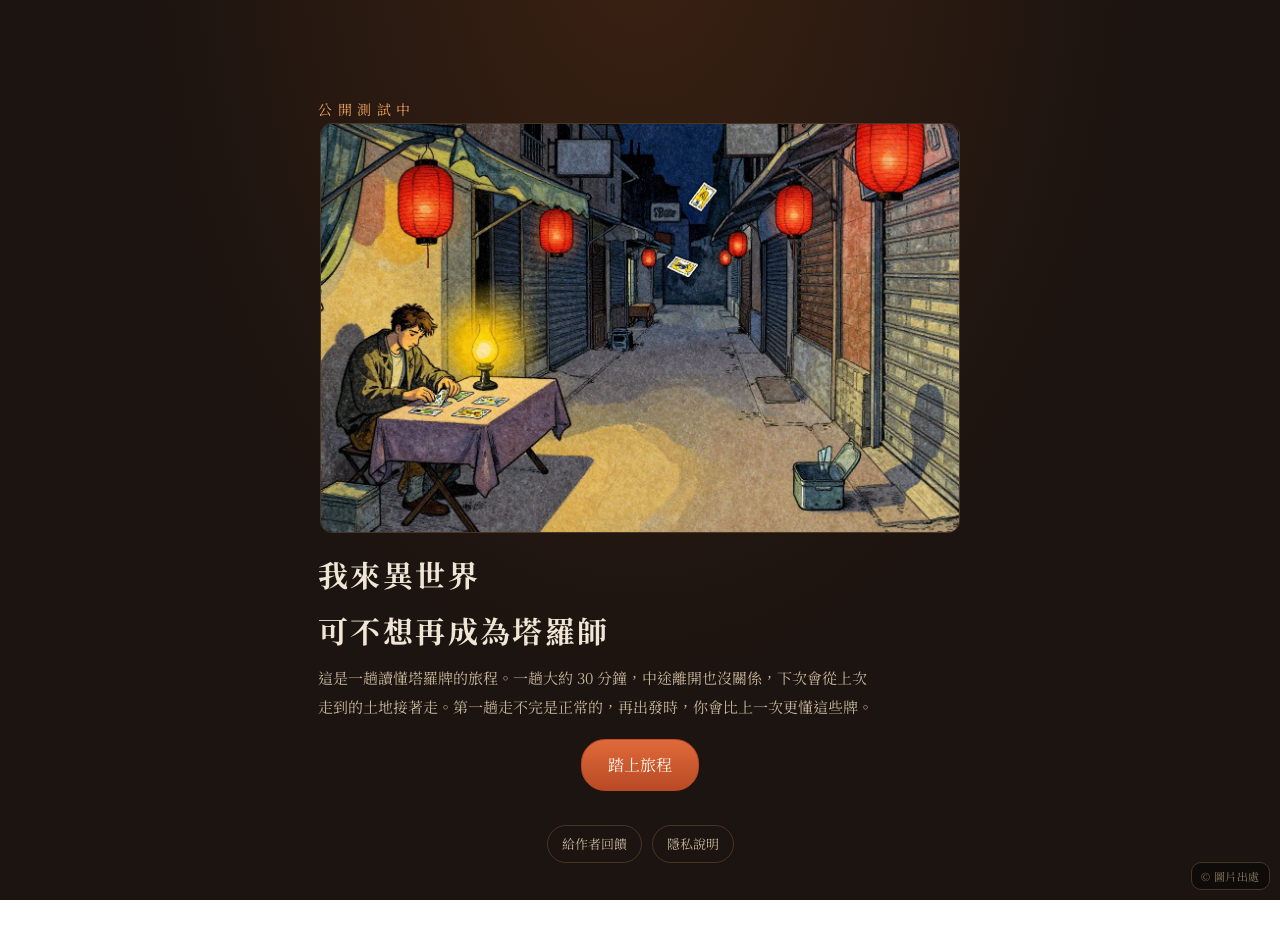
==== commit 849bcae4: "公開測試版：同步最新劇本與第二輪、回饋改用 Google 表單、更新美術為 v3 - 劇本同步試玩版（含第二輪翻轉事件與補述、劇情邏輯修正） - 首頁顯示「公開測試中」，回饋按鈕一開始就出現 - 拿掉" ====
--- a/index.html
+++ b/index.html
@@ -251,6 +251,32 @@
 .mini.rev{transform:rotate(180deg)}
 .spread-quotes p{margin:4px 0;color:var(--ink);font-size:16px}
 .narr.wedge{font-size:18px;line-height:2.1}
+.keep-tilt{color:var(--ink);max-width:640px;margin:18px auto 6px;padding:16px 18px;border:1px solid var(--line);border-radius:12px;background:rgba(255,255,255,.03)}
+.keep-tilt h3{margin:0 0 10px;font-size:16px;letter-spacing:.12em;color:var(--gold)}
+.tilt-row{display:grid;grid-template-columns:56px 1fr 80px;gap:10px;align-items:center;margin:8px 0;font-size:14px}
+.tilt-axis{position:relative;height:18px}
+.tilt-axis::before{content:"";position:absolute;left:0;right:0;top:8px;height:2px;background:var(--line)}
+.tilt-axis::after{content:"";position:absolute;left:50%;top:2px;width:2px;height:14px;background:var(--gold);transform:translateX(-1px)}
+.tilt-dot{position:absolute;top:2px;width:14px;height:14px;border-radius:50%;background:var(--ember2);transform:translateX(-7px);box-shadow:0 0 8px rgba(232,194,122,.5)}
+.tilt-ends{display:grid;grid-template-columns:56px 1fr 80px;gap:10px;font-size:11px;color:var(--muted)}
+.tilt-ends span:nth-child(2){display:flex;justify-content:space-between}
+.tilt-word{color:var(--ink2);font-size:13px}
+.tilt-row small{display:block;font-size:11px;color:var(--muted)}
+.tilt-read{margin-top:12px;padding-top:12px;border-top:1px dashed var(--line);font-size:15px;line-height:1.85;color:var(--ink)}
+.tilt-read p{margin:0 0 8px}
+.tilt-mode{margin-top:14px;padding-top:12px;border-top:1px dashed var(--line);font-size:15px;line-height:1.8;color:var(--ink2)}
+.tilt-mode b{color:var(--ink);font-size:18px}
+.wedge-img{display:block;width:100%;max-width:760px;margin:6px auto 18px;border-radius:10px;border:1px solid var(--line);aspect-ratio:1299/833;object-fit:cover}
+.atlas-btn{position:relative}
+.atlas-btn.fresh{border-color:var(--gold);color:var(--gold);box-shadow:0 0 0 0 rgba(232,194,122,.6);animation:atlasPulse 1.8s ease-out infinite}
+.atlas-btn.fresh::after{content:"新";position:absolute;top:-8px;right:-8px;background:var(--gold);color:#2a1a0c;font-size:11px;font-weight:700;border-radius:10px;padding:1px 6px}
+@keyframes atlasPulse{0%{box-shadow:0 0 0 0 rgba(232,194,122,.55)}70%{box-shadow:0 0 0 14px rgba(232,194,122,0)}100%{box-shadow:0 0 0 0 rgba(232,194,122,0)}}
+.atlas-lead{color:var(--ink2);margin:0 0 6px}
+.atlas-nav{display:flex;flex-wrap:wrap;gap:6px;margin:10px 0 4px}
+.atlas-nav a{font-size:13px;color:var(--ink2);border:1px solid var(--line);border-radius:14px;padding:2px 12px;text-decoration:none}
+.atlas-land{margin-top:28px;padding-top:6px;border-top:1px solid var(--line)}
+.atlas-land h2{font-size:22px;margin:10px 0 4px;letter-spacing:.1em}
+.atlas-missing{font-size:14px;color:var(--ink2);margin:4px 0 0;padding:8px 12px;border-left:3px solid var(--gold);background:rgba(255,255,255,.03);border-radius:0 8px 8px 0}
 .wedge-card{justify-content:center}
 .keep-title{text-align:center;font-size:26px;margin:6px 0;letter-spacing:.08em}
 .keep-holder{display:flex;justify-content:center;margin:16px 0}
@@ -283,6 +309,34 @@
 #credits h3{margin:0 0 8px;color:var(--ink);font-size:18px;letter-spacing:.1em}
 #credits p{margin:8px 0}
 .unlock-hint{text-align:center;color:var(--muted);font-size:14px;margin:6px 0 0}
+/* 圖鑑放大視窗 */
+.zoomable{cursor:pointer;transition:transform .15s,box-shadow .15s}
+.zoomable:hover{transform:translateY(-2px);box-shadow:0 6px 16px rgba(0,0,0,.35)}
+#zoom{position:fixed;inset:0;z-index:30;background:rgba(0,0,0,.72);display:flex;align-items:center;justify-content:center;padding:16px}
+.zoom-box{position:relative;background:var(--bg2);border:1px solid var(--line);border-radius:14px;max-width:640px;width:100%;max-height:92vh;overflow:auto;
+  display:flex;gap:20px;padding:22px;align-items:flex-start}
+@media (max-width:560px){.zoom-box{flex-direction:column;align-items:center;padding:18px}}
+.zoom-x{position:absolute;top:6px;right:10px;background:none;border:none;color:var(--ink2);font-size:28px;line-height:1;cursor:pointer;padding:4px 8px}
+.zoom-portrait{flex:none;width:240px;aspect-ratio:1/1;object-fit:cover;border-radius:10px;border:1px solid #8a4a2a}
+.zoom-portrait.ph{display:grid;place-items:center;background:linear-gradient(180deg,#4a2615,#2b170d);font-size:22px}
+.zoom-card{flex:none;width:200px;aspect-ratio:3/5;border-radius:8px;overflow:hidden;border:2px solid #c9a774;background:#f4ecd8}
+.zoom-card img{width:100%;height:100%;object-fit:cover;display:block}
+.zoom-card.rev img{transform:rotate(180deg)}
+@media (max-width:560px){.zoom-portrait{width:180px}.zoom-card{width:150px}}
+.zoom-body{flex:1;min-width:0}
+.zoom-body h3{margin:0;font-size:22px;color:var(--gold)}
+.zoom-sub{font-size:13px;color:var(--ink2);letter-spacing:.08em;margin-bottom:8px}
+.zoom-body p{margin:4px 0 10px;font-size:15px}
+.zoom-tag{color:var(--ink2)}
+.zoom-sec{font-size:12px;color:var(--muted);letter-spacing:.12em;margin-top:12px;border-top:1px solid var(--line);padding-top:8px}
+.zoom-got{color:var(--gold)}
+.zoom-not{color:var(--muted)}
+.meaning-box{margin:10px 0;padding:10px 12px;border-radius:8px;background:rgba(201,167,116,.10);border:1px solid rgba(201,167,116,.35);font-size:14px;line-height:1.7}
+.meaning-box b{display:block;color:var(--gold);font-size:13px;letter-spacing:.06em;margin-bottom:2px}
+.tip-box{margin:8px 0;padding:8px 12px;border-radius:8px;border:1px dashed var(--line);font-size:14px;color:var(--ink2)}
+.home-hero{display:block;width:100%;max-width:640px;margin:0 auto 14px;border-radius:12px;border:1px solid var(--line);aspect-ratio:1299/833;object-fit:cover}
+.knows-box{display:flex;gap:8px;align-items:center;justify-content:center;margin:6px 0 0;font-size:14px;color:var(--ink2);cursor:pointer}
+.knows-box input{width:18px;height:18px;accent-color:#c9a774}
 </style>
 </head>
 <body>
@@ -306,6 +360,8 @@
 // 正式版只改兩處：這一行改成 false，<title> 拿掉「試玩版：」。
 // 試玩版：章節選單一開始就開放、顯示測試工具；正式版：真結局後才開放章節選單。
 const DEMO = false;
+// 公開測試（Beta）開關：首頁顯示「公開測試中」，回饋按鈕一開始就出現
+const BETA = true;
 // 分享用的遊戲網址（正式版 v1.0）
 const SHARE_URL = "https://edchriswu.github.io/tarot-journey/";
 // ================================================================
@@ -325,11 +381,11 @@
     open: "進入赤原的路上，草原突然燒起一小片野火。",
     body: "綾下意識舉起短魔杖，杖頭亮了一下就熄了，火也剛好被風吹滅。一個紅頭髮的少年從坡上衝下來，盯著他的杖直看。",
     options: [
-      { act: "把杖收回包袱，裝作什麼都沒發生。", att: "怕麻煩，把火花壓下去", s: 0,
+      { act: "「這人是誰啊？」，把杖收回包袱，先不聲張，等弄清楚再說。", att: "怕麻煩，把火花壓下去", s: 0,
         res: "少年還是硬拉他進城，但綾一路上都不肯再提那道光。" },
       { act: "問少年：「你也看到了嗎？剛剛那是什麼？」", att: "對一閃而過的火花保持好奇", s: 1,
         res: "少年眼睛一亮：「我叫丈！走，帶你去見赤城大人！」", f: { 丈: "good" } },
-      { act: "舉杖對著草原再揮一次，想讓它再亮起來。", att: "急著抓住火花，要它照自己的意思", s: 0,
+      { act: "舉杖朝草原再揮一次，看看剛才是不是巧合。", att: "急著抓住火花，要它照自己的意思", s: 0,
         res: "杖怎麼揮都不亮。少年笑出聲：「火不是這樣叫的啦。」他拉著綾進城。" }
     ],
     dejavu: "綾隱約記得，那道光不是叫出來的。"
@@ -338,11 +394,11 @@
     open: "進入赤原的路上，草原突然燒起一片野火。",
     body: "綾舉起短魔杖，杖完全沒反應，火舌一下子捲到腳邊。濃煙裡，一隻手把他拖了出去——是個紅頭髮的少年。",
     options: [
-      { act: "推開少年，說自己本來就逃得出來。", att: "顧面子，不承認害怕", s: 0,
+      { act: "拍拍身上的灰站起來：「沒事，我自己出得來。」", att: "顧面子，不承認害怕", s: 0,
         res: "少年哼了一聲：「好啦好啦，英雄。」他還是領著綾進了城。", f: { 丈: "bad" } },
-      { act: "坐在地上發抖，老實說：「我剛剛好怕。」", att: "承認恐懼，火才有地方重新燒起來", s: 1,
+      { act: "坐在地上，手還在抖：「我……剛剛有點嚇到了。」", att: "承認恐懼，火才有地方重新燒起來", s: 1,
         res: "少年蹲下來：「怕很正常啊，我叫丈。」綾覺得杖在包袱裡微微發熱。", f: { 丈: "good" } },
-      { act: "立刻問少年，哪裡可以學怎麼用這根杖。", att: "跳過感受，急著變強", s: 0,
+      { act: "一回過神就問少年，哪裡可以學會用這根杖，免得下次又這樣。", att: "跳過感受，急著變強", s: 0,
         res: "丈說赤城大人什麼都懂，拉著他進城。綾的手一路都在抖，他自己沒發現。" }
     ],
     dejavu: "綾隱約記得，上次火燒過來的時候，他一直假裝自己不怕。"
@@ -353,11 +409,11 @@
     body: "「那邊是田，那邊是礦場，再過去是還沒人開過的荒地。」他轉頭看綾：「你想留下來嗎？」",
     bridges: { 丈: { good: "丈興沖沖地帶綾爬上城牆，赤城正指著遠方。", bad: "丈一路沒說話，把綾帶上城牆就走了。赤城正指著遠方。" } },
     options: [
-      { act: "說：「我只是路過，還有地方要去。」", att: "不願投入，怕被綁住", s: 0,
+      { act: "說：「我還有地方要去，不想答應了又做不到。」", att: "不願投入，怕被綁住", s: 0,
         res: "赤城點點頭，沒再多說。城牆上的風有點冷。" },
       { act: "指著荒地問：「那裡如果要開墾，要多少人？多久？」", att: "把眼光放遠，開始規劃", s: 1,
         res: "赤城笑了，第一次正眼看他：「好問題。我想了三年。」", f: { 赤城: "good" } },
-      { act: "搶著說：「我留下來！明年春天就開荒，人我來找，路我來畫！」", att: "急著一口氣把路全定死", s: 0,
+      { act: "說：「我想留下來。明年春天開荒，我可以先去找人、畫路。」", att: "急著一口氣把路全定死", s: 0,
         res: "赤城的笑意淡了：「你連那片地長什麼樣，都還沒走過。」" }
     ],
     dejavu: "綾隱約記得，城牆上的赤城想聽的，是他自己的看法。"
@@ -367,11 +423,11 @@
     body: "開拓荒地的圖已經放了三年，誰都說要等時機。赤城把圖塞給綾：「你說，現在該不該動？」",
     bridges: { 丈: { good: "丈興沖沖地帶綾爬上城牆，赤城正和老臣吵得面紅耳赤。", bad: "丈把綾帶上城牆就走了。赤城正和老臣吵得面紅耳赤。" } },
     options: [
-      { act: "照圖上的數字算了一遍，說人手還不夠，再等等。", att: "用理由掩蓋害怕", s: 0,
+      { act: "照圖上的數字算了一遍，說人手確實還不夠，再等一季比較穩。", att: "用理由掩蓋害怕", s: 0,
         res: "老臣連連點頭。赤城把圖捲起來，又塞回了櫃子。", f: { 赤城: "bad" } },
-      { act: "說：「你們不是在等時機，是在怕吧？」", att: "看見停滯背後的恐懼", s: 1,
+      { act: "說：「三年了，你們真的是在等時機嗎？」", att: "看見停滯背後的恐懼", s: 1,
         res: "城牆上安靜了很久。赤城突然大笑：「被一個小鬼說中了。」", f: { 赤城: "good" } },
-      { act: "一拍城牆：「現在就動！我第一個去開荒！」", att: "硬逼自己馬上出發，證明自己不怕", s: 0,
+      { act: "說：「我覺得現在就該動，我可以去試試看。」", att: "硬逼自己馬上出發，證明自己不怕", s: 0,
         res: "赤城盯著他：「你不怕？」綾答不出來，手心全是汗。圖又被捲了起來。" }
     ],
     dejavu: "綾隱約記得，上次城牆上大家都在講理由，沒人講出真正卡住的東西。"
@@ -381,11 +437,11 @@
     open: "赤原的主人家葵辦了豐收節，廣場上掛滿了燈。",
     body: "她把一大盤烤餅塞給綾：「客人先吃！」大家圍著火堆跳舞，有人朝綾伸出手。",
     options: [
-      { act: "接過盤子，先去幫忙搬柴、收碗。", att: "用幫忙換位置，不敢只是被歡迎", s: 0,
+      { act: "接過盤子，想說先幫忙搬柴、收碗，等一下再跳。", att: "用幫忙換位置，不敢只是被歡迎", s: 0,
         res: "葵把他手裡的碗搶走：「今天你是客人，懂不懂？」" },
-      { act: "牽住那隻手跟著亂跳，踩到別人的腳也笑。", att: "讓自己被接納，享受當下", s: 1,
+      { act: "牽住那隻手跟著跳，跳得亂七八糟也沒關係。", att: "讓自己被接納，享受當下", s: 1,
         res: "跳到一半，綾突然發現，他已經很久沒有這樣笑了。", f: { 葵: "good" } },
-      { act: "坐在角落看大家跳，覺得這樣就很好。", att: "旁觀，不讓自己真正加入", s: 0,
+      { act: "在旁邊坐下吃餅，看大家跳，覺得這樣也挺好。", att: "旁觀，不讓自己真正加入", s: 0,
         res: "葵坐到他旁邊，摸著黑貓沒說話。火堆的光照不太到這個角落。" }
     ],
     dejavu: "綾隱約記得，上次的豐收節，他好像一直沒有真的走進火光裡。"
@@ -394,11 +450,11 @@
     open: "赤原辦起了豐收節，廣場上的燈都亮了。",
     body: "綾站在廣場外面，沒人招呼他，他也不敢走進去。一隻黑貓蹭了蹭他的腳，往廣場跑去。",
     options: [
-      { act: "轉身回住處，告訴自己本來就不屬於這裡。", att: "先拒絕別人，免得被拒絕", s: 0,
+      { act: "站了一會兒，想說今天大家都忙，還是先回住處。", att: "先拒絕別人，免得被拒絕", s: 0,
         res: "回去的路很暗，遠遠還聽得到笑聲。" },
       { act: "跟著黑貓走進去，對第一個看到的人說：「我可以加入嗎？」", att: "自己跨出那一步", s: 1,
         res: "那是葵。她愣了一下，大笑：「我還以為你不想來！」", f: { 葵: "good" } },
-      { act: "繞到廚房後門，問有沒有需要幫忙的。", att: "用做事掩飾不自在", s: 0,
+      { act: "繞到廚房後門，問有沒有需要幫忙的地方。", att: "用做事掩飾不自在", s: 0,
         res: "廚娘塞給他一桶要洗的鍋子。一整晚，他都沒看到火堆。" }
     ],
     dejavu: "綾隱約記得，上次那隻黑貓好像在等他跟上。"
@@ -408,11 +464,11 @@
     open: "豐收節的比武大會上，丈硬把綾推上場。",
     body: "對手是赤原最強的騎士烈風。台下的人吹著口哨，烈風把木杖丟給綾：「來吧。」",
     options: [
-      { act: "抓起木杖大喊一聲衝上去，全場歡呼。", att: "想證明自己、怕輸", s: 0,
+      { act: "接過木杖直接上場，先搶先機再說。", att: "想證明自己、怕輸", s: 0,
         res: "三招就被打下台。烈風拉他起來：「你不是在跟我打，是在跟自己證明什麼吧？」" },
-      { act: "先繞著場子走，看烈風怎麼出招，邊打邊學他的步伐。", att: "把對手當成磨練", s: 1,
+      { act: "先繞著場子走，看烈風怎麼出招，一邊打一邊學。", att: "把對手當成磨練", s: 1,
         res: "還是輸了，但他撐得比誰都久。烈風笑說：「下次再來。」", f: { 烈風: "good" } },
-      { act: "跟丈說「我才剛來，這不公平」，退到場邊。", att: "逃避較量", s: 0,
+      { act: "跟丈說：「我才剛來，連規矩都不懂，下次吧。」", att: "逃避較量", s: 0,
         res: "丈聳聳肩上場替他打。綾在場邊看著，覺得心裡有個東西沒點著。", f: { 丈: "bad" } }
     ],
     dejavu: "綾隱約記得，上次衝得太急，好像沒看清楚對手。"
@@ -421,11 +477,11 @@
     open: "豐收節的比武大會上，綾和赤原最強的騎士烈風打到一半，台下變成真的吵架，有人掀翻了攤子，節慶不歡而散。",
     body: "綾也被捲進去，臉上挨了一拳。烈風站在一片狼藉中間，手裡還握著木杖。",
     options: [
-      { act: "撿起被打掉的木杖，要烈風再跟他比一場。", att: "不甘心，把較量變成私怨", s: 0,
+      { act: "撿起木杖走到烈風面前：「剛才不算，我們好好比一場。」", att: "不甘心，把較量變成私怨", s: 0,
         res: "烈風轉身就走。綾握著木杖站在一地狼藉裡，越想越氣。", f: { 烈風: "bad" } },
-      { act: "拉著丈離開，說：「這種節慶不參加也罷。」", att: "逃開，並把錯推給場面", s: 0,
+      { act: "拉著丈離開：「這裡太亂了，我們先走吧。」", att: "逃開，並把錯推給場面", s: 0,
         res: "丈沒說話。回去的路上，兩個人都覺得今天白過了。", f: { 丈: "bad" } },
-      { act: "去幫被撞倒的攤販撿東西，邊撿邊想自己剛才為什麼那麼氣。", att: "退一步，看見自己的情緒", s: 1,
+      { act: "臉還在痛。他先去幫被撞倒的攤販撿東西。", att: "退一步，看見自己的情緒", s: 1,
         res: "攤販塞給他一顆烤地瓜。綾想通了：他氣的不是那一拳，是自己其實很想贏。" }
     ],
     dejavu: "綾隱約記得，上次氣到最後，連自己在氣什麼都沒弄懂。"
@@ -435,11 +491,11 @@
     open: "出發前，赤城站在城牆上望向鄰谷。",
     body: "斥候帶回一張地圖：鄰谷的井在山坳裡，四周畫滿了羊圈。赤城把圖攤在綾面前：「你看出什麼？」",
     options: [
-      { act: "指著地形說，從北邊的坡繞過去最快。", att: "只看怎麼贏，沒看見對方", s: 0,
+      { act: "指著地形說，從北邊的坡繞過去最快，也最少人受傷。", att: "只看怎麼贏，沒看見對方", s: 0,
         res: "赤城滿意地點頭，在圖上畫了一個粗粗的箭頭。" },
-      { act: "說：「羊圈這麼多，那裡住的可能不是士兵，是牧羊人。」", att: "看得遠，看見全局", s: 1,
+      { act: "說：「羊圈這麼多，那裡住的可能不是士兵。」", att: "看得遠，看見全局", s: 1,
         res: "赤城盯著地圖很久沒說話，只把箭頭畫得淡了一點。", f: { 赤城: "good" } },
-      { act: "說：「我只是跟著去，這種事你決定就好。」", att: "不願看，把判斷交出去", s: 0,
+      { act: "說：「我對這裡不熟，還是你決定比較好。」", att: "不願看，把判斷交出去", s: 0,
         res: "赤城捲起地圖：「那就跟緊一點。」" }
     ],
     dejavu: "綾隱約記得，上次那張地圖上，有一樣東西他沒仔細看。"
@@ -448,11 +504,11 @@
     open: "出發前，派出去的斥候遲遲沒有回來。",
     body: "赤城在城牆上來回走，終於下令摸黑提前出發。丈已經在牽馬了。",
     options: [
-      { act: "第一個衝去牽馬，想表現給赤城看。", att: "被急躁帶著跑", s: 0,
+      { act: "去幫丈牽馬，早點出發，也許能趁天黑少點衝突。", att: "被急躁帶著跑", s: 0,
         res: "赤城難得誇了他一句。隊伍在黑暗裡出發，沒人知道前面有什麼。" },
-      { act: "走到赤城身邊說：「再等一個時辰。斥候沒回來，本身就是消息。」", att: "耐住急躁，等該等的", s: 1,
+      { act: "走到赤城身邊：「斥候還沒回來，要不要再等一個時辰？」", att: "耐住急躁，等該等的", s: 1,
         res: "赤城瞪著他，罵了一句，還是讓大家等。天亮前，斥候回來了。", f: { 赤城: "good" } },
-      { act: "躲到隊伍最後面，希望自己不用去。", att: "逃避", s: 0,
+      { act: "走到隊伍最後面，心想自己去了也幫不上什麼。", att: "逃避", s: 0,
         res: "丈回頭找到他，把一支火把塞進他手裡。" }
     ],
     dejavu: "綾隱約記得，上次大家都太急了，好像有個消息還沒到。"
@@ -462,11 +518,11 @@
     open: "隊伍經過一個小村，幾個士兵要牽走村民的羊當軍糧。",
     body: "一個老婦人拉著羊繩不放。全隊的人都在看，沒有人說話。",
     options: [
-      { act: "衝上去搶回羊繩，跟士兵扭成一團。", att: "衝動逞強，讓場面更糟", s: 0,
+      { act: "上前去抓羊繩，想先把羊拉回老婦人身邊。", att: "衝動逞強，讓場面更糟", s: 0,
         res: "羊跑了，老婦人跌倒，綾被押到隊伍最後面。" },
-      { act: "站到老婦人前面：「拿了她的羊，她這個冬天就沒了。」然後站著不動。", att: "堅守立場，不退也不攻", s: 1,
+      { act: "站到老婦人前面：「拿了她的羊，她這個冬天就沒了。」", att: "堅守立場，不退也不攻", s: 1,
         res: "士兵們互看一眼，摸摸鼻子走開了。" },
-      { act: "偷偷把自己的乾糧塞給老婦人，什麼都沒說。", att: "用私下補償代替站出來", s: 0,
+      { act: "把自己的乾糧塞給老婦人，至少讓她今晚有東西吃。", att: "用私下補償代替站出來", s: 0,
         res: "羊還是被牽走了。老婦人握著乾糧，看了他很久。" }
     ],
     dejavu: "綾隱約記得，上次他不是沒做事，只是沒有站出來。"
@@ -475,11 +531,11 @@
     open: "隊伍經過一個小村，幾個士兵要牽走村民的羊。",
     body: "綾想開口，全隊的人都看著他。他低下頭，眼看羊被牽走了。",
     options: [
-      { act: "告訴自己：「反正我說了也沒用。」", att: "替退縮找理由", s: 0,
+      { act: "告訴自己：這是軍隊的事，一個外人說了也沒用。", att: "替退縮找理由", s: 0,
         res: "晚上紮營，羊肉的味道飄過來，他一口都吃不下。" },
-      { act: "跑回去找老婦人：「對不起，我剛才不敢。」", att: "承認自己退縮了", s: 1,
+      { act: "跑回去找老婦人：「對不起，我剛才沒能幫妳。」", att: "承認自己退縮了", s: 1,
         res: "老婦人摸摸他的頭：「下次就敢了。」他覺得胸口有東西重新燒起來。" },
-      { act: "追上士兵，把羊硬搶回來。", att: "用衝動掩蓋羞愧", s: 0,
+      { act: "追上那幾個士兵，試著跟士兵講道理，把羊要回來。", att: "用衝動掩蓋羞愧", s: 0,
         res: "羊是搶回來了，綾也被罰扛了一整天的行李。" }
     ],
     dejavu: "綾隱約記得，上次他一直想把那一刻當作沒發生過。"
@@ -493,11 +549,11 @@
       丈: { good: "連夜行軍，丈搶著跟綾一組傳令，跑得比誰都快。", bad: "連夜行軍，丈一路不跟綾說話，兩人只是各自在隊伍間傳令。" }
     },
     options: [
-      { act: "每道命令都自己補幾句解釋，怕大家聽不懂。", att: "想掌控，反而拖慢", s: 0,
+      { act: "每道命令都多補一兩句自己的詮釋，怕後面的人聽不懂。", att: "想掌控，反而拖慢", s: 0,
         res: "後隊越聽越糊塗。烈風回頭吼了一聲：「照原話傳！」", f: { 烈風: "bad" } },
-      { act: "一字不差地傳，跑到了就馬上回頭接下一道。", att: "跟上節奏，讓事情流動", s: 1,
+      { act: "照原話傳，傳到了就回頭接下一道。", att: "跟上節奏，讓事情流動", s: 1,
         res: "天亮前，整支隊伍像一支射出去的箭。烈風回頭看了他一眼。", f: { 烈風: "good" } },
-      { act: "跑不動了，叫丈一個人先傳。", att: "被速度壓垮就放手", s: 0,
+      { act: "跑到快喘不過氣，請丈先頂一下，自己緩一緩。", att: "被速度壓垮就放手", s: 0,
         res: "丈一個人跑了兩趟，嘴裡罵個不停。", f: { 丈: "bad" } }
     ],
     dejavu: "綾隱約記得，上次的命令越傳越長，最後誰也聽不懂。"
@@ -509,28 +565,28 @@
       丈: { good: "連夜行軍，烈風駕車在前，丈和綾負責在隊伍間傳令，命令傳錯了。丈一臉為難，不知道該怪誰。", bad: "連夜行軍，烈風駕車在前，丈和綾負責在隊伍間傳令，命令傳錯了。丈本來就還在氣，這下更火了。" }
     },
     options: [
-      { act: "跟丈吵到底，一定要弄清楚是誰的錯。", att: "忙著指責，讓混亂繼續", s: 0,
+      { act: "停下來跟丈對一遍剛才的命令，弄清楚到底是哪裡傳錯。", att: "忙著指責，讓混亂繼續", s: 0,
         res: "兩人吵到天亮，後隊在山谷裡多繞了半夜。", f: { 丈: "bad" } },
-      { act: "說：「誰錯等一下再說，先吹號，讓後隊往聲音走。」", att: "先止住混亂", s: 1,
+      { act: "說：「誰錯等一下再說，先吹號讓後隊跟上來。」", att: "先止住混亂", s: 1,
         res: "號聲在山谷裡迴盪，火把一支支重新亮起來。丈愣了一下，跟著吹。", f: { 丈: "good" } },
-      { act: "退到路邊不吵了。他其實知道是誰傳錯的，就等丈自己想通。", att: "看清楚誰錯了，卻站在一旁等別人收拾", s: 0,
-        res: "丈一個人舉著火把喊到嗓子啞。天亮時，烈風騎馬把後隊找了回來，經過綾身邊時看了他一眼。", f: { 烈風: "bad" } }
+      { act: "不跟丈爭了，退到路邊，讓他自己冷靜想想。", att: "看清楚誰錯了，卻站在一旁等別人收拾", s: 0,
+        res: "丈一個人舉著火把喊到嗓子啞。天亮時，烈風駕著車回頭，把後隊找了回來，經過綾身邊時看了他一眼。", f: { 烈風: "bad" } }
     ],
     dejavu: "綾隱約記得，上次那一夜，他們花了好多力氣在吵是誰的錯。"
   },
 
   W06U: {
     open: "對峙的第一個晚上，井邊的牧羊人燃起了營火。",
-    body: "消息傳開了：是綾擋在井前。牧羊人圍著帶傷的綾歡呼，把他抬了起來。井的另一頭，赤原的士兵還握著棍子，表情複雜。",
+    body: "消息傳開了：那天是綾站出來，擋下了赤原的士兵。牧羊人圍著帶傷的綾，有人拍拍他的肩，一個孩子塞給他一塊烤餅，大家喊著他的名字。井的另一頭，赤原的士兵還握著棍子，表情複雜。",
     bridges: {
       烈風: { good: "對峙的第一個晚上，井邊的牧羊人燃起了營火。井的另一頭，烈風遠遠朝綾比了個大拇指。", bad: "對峙的第一個晚上，井邊的牧羊人燃起了營火。烈風冷冷地站在井另一頭的士兵中間。" }
     },
     options: [
-      { act: "被抬著揮手，大喊：「赤原的人也該聽聽這歡呼！」", att: "享受勝利，卻拿來壓自己人", s: 0,
+      { act: "接過烤餅舉起來，朝赤原那邊喊：「我們沒搶到水，可是我們做對了！」", att: "享受勝利，卻拿來壓自己人", s: 0,
         res: "士兵們的臉更難看了，有人朝地上吐了口水。", f: { 烈風: "bad" } },
-      { act: "一直說「我沒做什麼，真的沒什麼」，掙扎著要下來。", att: "不敢接受肯定", s: 0,
-        res: "牧羊人把他放下來，有點尷尬地散開了。" },
-      { act: "讓他們抬一會兒，下來後走到士兵那邊，跟大家一起坐。", att: "坦然接受，也記得自己從哪裡來", s: 1,
+      { act: "一直說「我沒做什麼」，把烤餅推回給孩子。", att: "不敢接受肯定", s: 0,
+        res: "孩子愣在原地，牧羊人有點尷尬地散開了。" },
+      { act: "笑著收下大家的道謝，吃完餅，走到士兵那邊坐下。", att: "坦然接受，也記得自己從哪裡來", s: 1,
         res: "一個士兵遞給他水壺。烈風沒說話，往旁邊挪出一個位子。", f: { 烈風: "good" } }
     ],
     dejavu: "綾隱約記得，上次的歡呼聲裡，有一群人被晾在旁邊。"
@@ -542,11 +598,11 @@
       烈風: { good: "對峙的第一個晚上，綾回到赤原的營地，士兵們罵他是叛徒，連一向欣賞他的烈風都沉默了。", bad: "對峙的第一個晚上，綾回到赤原的營地，士兵們罵他是叛徒，烈風罵得最大聲。" }
     },
     options: [
-      { act: "站上木箱，大聲解釋自己為什麼這麼做。", att: "急著要被理解", s: 0,
+      { act: "站上木箱，把那天的事從頭解釋一遍。", att: "急著要被理解", s: 0,
         res: "越解釋，噓聲越大。他從木箱上下來，臉燙得發疼。" },
-      { act: "一個人坐到營地外，告訴自己他們都是笨蛋。", att: "用輕視保護自己", s: 0,
+      { act: "一個人坐到營地外，心想：他們早晚會懂的。", att: "用輕視保護自己", s: 0,
         res: "夜很冷。他越想越氣，也越想越孤單。" },
-      { act: "照常吃飯、照常值夜，有人問起，就平平淡淡說一遍。", att: "不被名聲左右，守住自己", s: 1,
+      { act: "照常吃飯、照常值夜，有人問起，就說一遍。", att: "不被名聲左右，守住自己", s: 1,
         res: "半夜換班時，一個士兵小聲說：「其實……我也不想搶那口井。」" }
     ],
     dejavu: "綾隱約記得，上次被罵的時候，他太想讓所有人立刻懂他。"
@@ -559,27 +615,27 @@
       丈: { good: "兩邊在井邊對峙了三天，丈天天跑來陪他。", bad: "兩邊在井邊對峙了三天，丈一直沒出現，直到第三天晚上。" }
     },
     options: [
-      { act: "推開湯：「我不能走，一走他們就會動手。」", att: "硬撐，把自己耗盡", s: 0,
+      { act: "搖搖頭：「我不能走，一走他們就會動手。」", att: "硬撐，把自己耗盡", s: 0,
         res: "第四天早上，綾在井邊昏倒了。" },
       { act: "喝下湯，請丈替他守一個時辰，自己靠著井邊睡。", att: "堅持，也懂得休息", s: 1,
         res: "醒來時天剛亮，丈還站在原地，井也還在。", f: { 丈: "good" } },
-      { act: "喝完湯說：「我撐不住了，換別人吧。」然後回營地。", att: "一累就放手", s: 0,
+      { act: "喝完湯，跟丈說自己真的到極限了，請大家換人來守。", att: "一累就放手", s: 0,
         res: "那天晚上，有人往井裡丟了石頭。" }
     ],
     dejavu: "綾隱約記得，上次他把自己撐到倒下。"
   },
   W09R: {
-    open: "對峙的第三晚，綾的傷口發炎了。",
+    open: "對峙的第三晚，綾身上的傷一直沒好，開始發燒。",
     body: "他越來越緊繃，任何聲音都像有人要偷襲。黑暗裡有腳步聲靠近，他抓起杖就揮——是來送藥的丈。",
     bridges: {
-      丈: { good: "對峙的第三晚，綾的傷口發炎了。丈一直很擔心他。", bad: "對峙的第三晚，綾的傷口發炎了；他和丈已經兩天沒說話。" }
+      丈: { good: "對峙的第三晚，綾身上的傷一直沒好，開始發燒。丈一直很擔心他。", bad: "對峙的第三晚，綾身上的傷一直沒好，開始發燒；他和丈已經兩天沒說話。" }
     },
     options: [
-      { act: "說：「誰叫你不出聲！」", att: "把錯推給別人", s: 0,
+      { act: "喘著氣說：「你怎麼不出聲？我差點打到你。」", att: "把錯推給別人", s: 0,
         res: "丈把藥丟在地上，轉身走了。", f: { 丈: "bad" } },
-      { act: "放下杖坐下來：「我不對勁，已經分不清誰是敵人了。」", att: "察覺疲憊讓自己失去判斷", s: 1,
+      { act: "放下杖坐下來：「我好像不太對勁。」", att: "察覺疲憊讓自己失去判斷", s: 1,
         res: "丈替他換了藥，陪他坐到天亮。他的肩膀第一次鬆了下來。", f: { 丈: "good" } },
-      { act: "跟丈道歉，然後繼續握著杖守夜，眼睛不敢閉。", att: "道了歉，卻不肯面對自己的狀態", s: 0,
+      { act: "跟丈道歉，接過藥，繼續守夜。", att: "道了歉，卻不肯面對自己的狀態", s: 0,
         res: "天亮時，他的手還在發抖。" }
     ],
     dejavu: "綾隱約記得，上次那一晚，他把每個靠近的人都當成敵人。"
@@ -589,11 +645,11 @@
     open: "兩邊一起修水道。",
     body: "傷還沒好的綾也來幫忙搬木頭。赤城走過來，看著他滿是泥巴的手。",
     options: [
-      { act: "搶著扛最大的那根，證明自己沒問題。", att: "逞強", s: 0,
+      { act: "扛最大的那根，他年輕，覺得自己該多做一點。", att: "逞強", s: 0,
         res: "走到一半腿一軟，木頭砸進泥裡。赤城皺起眉。" },
-      { act: "扛自己扛得動的那份，跟牧羊人輪流，一趟一趟來回。", att: "扛起自己的那一份", s: 1,
+      { act: "扛自己扛得動的那份，跟牧羊人輪流來回。", att: "扛起自己的那一份", s: 1,
         res: "赤城看了他很久，想起自己年輕時一個人扛著赤原的樣子，第一次對綾點了頭。" },
-      { act: "說「我受傷了」，坐在一旁指揮大家。", att: "用理由卸下責任", s: 0,
+      { act: "傷口還在痛，他坐到一旁，幫大家看哪裡要先搬。", att: "用理由卸下責任", s: 0,
         res: "沒人聽他指揮。赤城什麼也沒說，自己扛起了一根木頭。" }
     ],
     dejavu: "綾隱約記得，修水道那天，他沒有好好扛起自己的那一份。"
@@ -602,11 +658,11 @@
     open: "兩邊一起修水道。",
     body: "綾帶傷一個人扛最重的木頭，不讓別人幫，最後倒在水道邊。赤城把他扶起來：「我年輕時也這樣，後來才知道，赤原不是一個人扛得動的。」",
     options: [
-      { act: "爬起來說「我還可以」，又去扛。", att: "不肯放下", s: 0,
+      { act: "爬起來：「再一根就好。」", att: "不肯放下", s: 0,
         res: "他第二次倒下時，是被抬回營地的。" },
       { act: "喊住旁邊的牧羊少年：「來，我們一人一頭。」", att: "把重擔分出去", s: 1,
         res: "兩個人扛起來，木頭忽然輕了一半。赤城在一旁笑了。" },
-      { act: "覺得自己沒用，回營地躺著。", att: "從一個極端跳到另一個極端", s: 0,
+      { act: "回營地躺下，想說明天再來。", att: "從一個極端跳到另一個極端", s: 0,
         res: "帳篷外的號子聲一直沒停，他把臉埋進毯子裡。" }
     ],
     dejavu: "綾隱約記得，上次他把所有的木頭都當成自己一個人的。"
@@ -622,7 +678,7 @@
 
 const MAJORS = {
   M04: {
-    text: "幾天後，上游的河乾了一半。赤城在王座上召集眾人：「我守了這片土地三十年，赤原的人一個都不能渴死。鄰谷的水，我一定要拿到。」當晚，他下令出征。",
+    text: "幾天後，上游的河乾了一半。十年前那場大旱，赤原人學到一句話：別等水。赤城在王座上召集眾人：「我守了這片土地三十年，赤原的人一個都不能渴死。鄰谷的水，我一定要拿到。」當晚，他下令出征。",
     flagLine: { who: "赤城", good: "他在人群裡找到綾，親自點名：「你也來。」", other: "綾還沒搞懂狀況，就被丈拉進了出征的隊伍。" },
     reset: ["赤城"]
   },
@@ -710,9 +766,9 @@
     C: { name: "霧中", cards: ["C07", "C09"], pick: 2 }
   },
   lastPrefix: {
-    dog: "毛球蹭著他的腳，好像在說：到了。",
-    song: "島上有人在哼那首歌，和蓮哼的一模一樣。",
-    count: "他在心裡數完最後一步，睜開眼，已經站在島上。"
+    dog: "船一靠岸，毛球就跳了下去，回頭蹭著他的腳，好像在說：到了。",
+    song: "船靠岸時，島上有人在哼那首歌，和蓮哼的一模一樣。",
+    count: "船靠岸時，他還在心裡數著步子。數完最後一步，腳已經踩在島上。"
   },
   ending: {
     awake: "回頭看，湖邊那排房子都亮著燈。他在這裡做的事很小，可是有人因此不再一個人等。離開澄湖時，水袋自己生出水來，怎麼倒都倒不完。蓮從湖裡撈起一片魚鱗，放進他的包袱：「帶著吧，這是澄湖的水。」",
@@ -727,12 +783,12 @@
   ],
   majors: {
     M07: {
-      text: "村裡的老人說，滿月起霧的夜裡，湖上會浮出一條石堤，一路通到湖心島；走到底的人，守湖人會替他實現一個願望。只是從來沒有人回來過。霧季前夕，羅蘭說要去湖心島，替他喜歡的姑娘求一個願望。姑娘站在碼頭，沒有留他。羅蘭解開纜繩：「風往哪吹不重要，掌舵的人要往哪走才重要。」",
+      text: "村裡的老人說，滿月起霧的夜裡，湖上會浮出一條石堤，一路通到湖心島；走到底的人，守湖人會替他實現一個願望。只是從來沒有人回來過。十年前大旱那年，村裡的大人都說湖會實現願望；霧季，也是從那年開始一年比一年長。霧季前夕，羅蘭說要去湖心島，替他喜歡的姑娘求一個願望。姑娘站在碼頭，沒有留他。羅蘭解開纜繩：「風往哪吹不重要，掌舵的人要往哪走才重要。」",
       flagLine: { who: "羅蘭", good: "他回頭對綾說：「替我看著她。」", bad: "他頭也不回，連看都沒看岸上一眼。", other: "" },
       reset: ["羅蘭", "姑娘"]
     },
     M18: {
-      text: "又過了幾天，羅蘭還是沒有回來。滿月那夜，霧從湖面爬上岸，那條石堤真的浮出來了。綾踏上去，身後村裡的狗叫個不停，霧濃得看不見自己的手，耳邊開始出現不該有的聲音：有人叫他，有人在哭，有人在笑。",
+      text: "羅蘭走了快一個月，還是沒有回來。滿月那夜，霧從湖面爬上岸，那條石堤真的浮出來了。綾踏上去，身後村裡的狗叫個不停，霧濃得看不見自己的手，耳邊開始出現不該有的聲音：有人叫他，有人在哭，有人在笑。",
       lineBefore: true,
       flagLine: { who: "姑娘", good: "出發前，姑娘在村口塞給他一盞小燈：「你要回來。」", bad: "他想起姑娘這幾天的樣子，腳步不知不覺急了起來。", other: "" },
       choice: [
@@ -755,11 +811,11 @@
       open: "綾在湖邊蹲下，用水袋舀水喝。",
       body: "湖水很涼，舀得太滿，從他指縫間溢了出來。在赤原繃了很久的心忽然鬆開，他的眼眶有點熱。不遠處，一個少年坐在船頭，對著湖面喃喃自語。",
       options: [
-        { act: "趕快擦掉眼淚，走過去問附近有沒有地方住。", att: "把感受收起來，急著辦正事", s: 0,
+        { act: "抹了抹臉，先走過去問少年附近有沒有地方住。", att: "把感受收起來，急著辦正事", s: 0,
           res: "少年指了指村子：「我叫蓮。」他看了綾一眼，又轉回去對著湖說話。" },
-        { act: "就讓眼淚流，坐在湖邊等它停。", att: "讓感受進來", s: 1,
+        { act: "沒去擦，坐在湖邊，看著水從指縫流走。", att: "讓感受進來", s: 1,
           res: "少年走過來，在他旁邊坐下：「魚說你很久沒哭了。我叫蓮。」", f: { 蓮: "good" } },
-        { act: "想起赤原的一切，越想越委屈，乾脆放聲大哭。", att: "被感受淹過去，越哭越停不下來", s: 0,
+        { act: "想起赤原的那些事，心裡一酸，乾脆讓自己好好哭一場。", att: "被感受淹過去，越哭越停不下來", s: 0,
           res: "他哭到喘不過氣。少年嚇得跑過來拍他的背：「我叫蓮……你還好嗎？」綾已經想不起自己一開始在哭什麼。" }
       ],
       dejavu: "綾隱約記得，上次在湖邊，他急著把眼淚擦掉。"
@@ -768,11 +824,11 @@
       open: "綾在湖邊用水袋舀水，水卻從袋底一直漏光。",
       body: "他舀了一次又一次，什麼都留不住。坐在船頭的少年看了很久，終於開口：「你的心是關著的，水才留不住。」",
       options: [
-        { act: "說：「是袋子破了。」翻過來找破洞。", att: "把問題推給外面", s: 0,
+        { act: "皺著眉把水袋翻過來，看看是不是哪裡破了。", att: "把問題推給外面", s: 0,
           res: "袋子沒有破洞。少年聳聳肩：「我叫蓮。你很固執。」" },
-        { act: "坐下來說：「我好像很久沒有感覺了。」", att: "承認心關著", s: 1,
+        { act: "放下水袋坐下來：「我好像很久沒有感覺了。」", att: "承認心關著", s: 1,
           res: "少年在他旁邊坐下：「我叫蓮。那先坐著吧，水會等你。」", f: { 蓮: "good" } },
-        { act: "笑著說：「我很好啊，什麼事都沒有。」", att: "假裝沒事", s: 0,
+        { act: "笑了笑：「我沒事，可能只是太累了。」", att: "假裝沒事", s: 0,
           res: "少年看了他很久：「我叫蓮。你笑得好用力。」" }
       ],
       dejavu: "綾隱約記得，上次水漏光的時候，他一直說自己沒事。"
@@ -782,11 +838,11 @@
       body: "羅蘭每天都找藉口去漁鋪幫忙，姑娘每天都多留一份飯。兩個人說話時都會臉紅，就是誰也不先開口。今天，羅蘭又在漁鋪門口站了半天。",
       bridges: { 蓮: { good: "蓮神祕兮兮地拉著綾：「告訴你一個全村都知道的祕密。」漁鋪家的姑娘和漁夫羅蘭互相喜歡。", bad: "綾從別人那裡聽說了一個全村都知道的祕密：漁鋪家的姑娘和漁夫羅蘭互相喜歡。" } },
       options: [
-        { act: "走過去對羅蘭說：「你就直接跟她說嘛！」", att: "替別人的心做決定", s: 0,
+        { act: "走過去拍拍羅蘭：「她每天都多留一份飯給你耶。」", att: "替別人的心做決定", s: 0,
           res: "羅蘭的臉一下子漲紅，轉身就走。姑娘在店裡聽見了，好幾天不肯出門。", f: { 羅蘭: "bad" } },
-        { act: "拉著蓮走開，讓他們自己慢慢來。", att: "尊重兩顆心之間的時間", s: 1,
+        { act: "笑了笑，拉著蓮去別處逛。", att: "尊重兩顆心之間的時間", s: 1,
           res: "傍晚經過漁鋪時，綾看見姑娘替羅蘭倒了一杯茶，羅蘭也替她倒了一杯。兩個人誰也沒說話，卻都在笑。", f: { 羅蘭: "good" } },
-        { act: "跟蓮躲在對街，看誰會先開口。", att: "把別人的心事當熱鬧看", s: 0,
+        { act: "跟蓮在對街坐下，想看看今天會不會有進展。", att: "把別人的心事當熱鬧看", s: 0,
           res: "等到太陽下山，誰也沒開口。蓮說：「看吧，我就說。」" }
       ],
       dejavu: "綾隱約記得，上次在漁鋪門口，他太想替別人把話說出來。"
@@ -795,11 +851,11 @@
       open: "漁夫羅蘭和漁鋪家的姑娘互相喜歡，全村都知道，就是誰也不先開口。好不容易，羅蘭約漁鋪家的姑娘去看湖燈，卻遲到了。",
       body: "姑娘氣得關了店門，要綾去告訴羅蘭她不等了。羅蘭在碼頭急得團團轉，也要綾帶話回去。",
       options: [
-        { act: "兩邊都說好話，把話改得好聽一點。", att: "替別人修飾感受，讓誤會更深", s: 0,
+        { act: "兩邊的話都帶到，只是把難聽的那幾句收起來。", att: "替別人修飾感受，讓誤會更深", s: 0,
           res: "兩邊都以為對方沒那麼生氣，第二天吵得更兇。", f: { 姑娘: "bad" } },
-        { act: "跟兩個人說「這些話你們自己去說」，把羅蘭帶到漁鋪門口。", att: "不當傳話筒，讓他們面對面", s: 1,
+        { act: "沒有帶話，只把羅蘭帶到漁鋪門口。", att: "不當傳話筒，讓他們面對面", s: 1,
           res: "門緊閉了很長一段時間，終於開了一條縫。綾悄悄走開了。", f: { 姑娘: "good", 羅蘭: "good" } },
-        { act: "說「這不關我的事」，兩邊都不傳。", att: "逃開", s: 0,
+        { act: "說自己是外人，這種事還是不要插手比較好。", att: "逃開", s: 0,
           res: "那晚的湖燈都滅了，兩個人誰也沒去。" }
       ],
       dejavu: "綾隱約記得，上次他夾在中間，把兩邊的話都改了。"
@@ -809,11 +865,11 @@
       body: "碼頭上擺滿烤魚和米酒，大家圍著火堆唱歌，漁家三姊妹舉著碗唱得最大聲。蓮拉著綾擠進人群，一個大嬸把一碗酒塞進他手裡。",
       bridges: { 蓮: { good: "漁季開始了，蓮一大早就來敲門，要綾陪他去慶典。", bad: "漁季開始了，村裡辦了慶典。慶典上，蓮在人群裡看到綾，猶豫了一下才走過來。" } },
       options: [
-        { act: "跟大家一起唱，唱錯了也不停。", att: "和大家一起歡喜", s: 1,
+        { act: "接過酒，跟著大家唱，詞不會就亂哼。", att: "和大家一起歡喜", s: 1,
           res: "蓮笑得比誰都大聲。那晚綾學會了第一首澄湖的歌。", f: { 蓮: "good" } },
-        { act: "找個安靜的角落，把這熱鬧的一幕畫下來。", att: "用旁觀者的角色參加", s: 0,
+        { act: "找個好位置坐下，想把這熱鬧的一幕畫下來。", att: "用旁觀者的角色參加", s: 0,
           res: "畫畫得很好，大家搶著看。只是畫裡沒有他。" },
-        { act: "端著酒去找羅蘭，問他要不要趁今天跟姑娘告白。", att: "把熱鬧變成任務", s: 0,
+        { act: "端著酒去找羅蘭：「今天氣氛這麼好，要不要去跟她說？」", att: "把熱鬧變成任務", s: 0,
           res: "羅蘭笑著搖頭。綾回頭時，唱歌的圈子已經散到別處去了。" }
       ],
       dejavu: "綾隱約記得，上次的慶典，他好像一直在圈子外面做別的事。"
@@ -822,11 +878,11 @@
       open: "漁季開始了，村裡辦了慶典。大家喝到半夜，越鬧越瘋。",
       body: "有人從碼頭掉進了水裡，岸上的人還在笑，以為是在鬧著玩。只有蓮感覺到不對。",
       options: [
-        { act: "跟著大家笑，以為那是在玩。", att: "被熱鬧淹沒", s: 0,
+        { act: "看大家都在笑，想說應該是在鬧著玩。", att: "被熱鬧淹沒", s: 0,
           res: "過了好一會兒，才有人發現水裡的人沒有浮上來。蓮自己跳了下去。", f: { 蓮: "bad" } },
-        { act: "丟下碗，跟蓮一起跳下去拉人。", att: "在熱鬧裡保持清醒", s: 1,
+        { act: "看了蓮的臉色一眼，放下碗跟著跳下去。", att: "在熱鬧裡保持清醒", s: 1,
           res: "落水的是個小孩，拉上來時嗆得直咳。碼頭安靜下來，有人拍了拍綾的肩。", f: { 蓮: "good" } },
-        { act: "站在人群外面，冷冷地數落大家都喝瘋了。", att: "站在外面數落，自己不下場", s: 0,
+        { act: "皺起眉，對身邊的人說：「大家是不是喝太多了？」", att: "站在外面數落，自己不下場", s: 0,
           res: "大家愣住了。水裡的孩子，最後是蓮拉上來的。" }
       ],
       dejavu: "綾隱約記得，上次的慶典上，有一聲落水聲被笑聲蓋過去了。"
@@ -836,11 +892,11 @@
       body: "綾喝了一口，愣住了。很小的時候，好像有人餵他喝湯，一口一口吹涼。那個人的臉，他想不起來。",
       bridges: { 蓮: { good: "蓮笑嘻嘻地端來一碗他奶奶煮的蓮子湯。", bad: "蓮把一碗蓮子湯放在綾門口，什麼也沒說就走了。" } },
       options: [
-        { act: "慢慢把湯喝完，讓那段記憶自己浮上來。", att: "收下善意，不強求記憶", s: 1,
+        { act: "慢慢把湯喝完，跟蓮說：「很好喝。」", att: "收下善意，不強求記憶", s: 1,
           res: "那天晚上，綾夢見一雙很小的手，捧著一朵白花遞給他。醒來時，嘴裡好像還有湯的甜味。", f: { 蓮: "good" } },
-        { act: "抓著蓮一直問：「這是誰教你奶奶煮的？你們是不是認識我？」", att: "急著從善意裡挖答案", s: 0,
+        { act: "放下碗追問蓮：這湯是誰教的？他們以前是不是見過？", att: "急著從善意裡挖答案", s: 0,
           res: "蓮被問得手足無措：「我只是覺得你會喜歡。」", f: { 蓮: "bad" } },
-        { act: "喝完立刻想要回禮，免得欠他。", att: "不敢只是接受", s: 0,
+        { act: "喝完把身上的銅板拿出來，想說至少要付點湯錢。", att: "不敢只是接受", s: 0,
           res: "蓮把錢推回來，笑得有點勉強。兩個人好像客氣了起來。" }
       ],
       dejavu: "綾隱約記得，上次那碗湯，他想要的比湯更多。"
@@ -849,11 +905,11 @@
       open: "蓮端來一碗他奶奶煮的蓮子湯。喝了湯之後，綾想起了一點點過去。",
       body: "他在湖邊坐了一整天，什麼都不想做，只想再想起更多。蓮來叫他吃飯，叫了三次。",
       options: [
-        { act: "說：「再一下，我快想起來了。」", att: "困在過去", s: 0,
+        { act: "說：「你們先吃，我再坐一下。」", att: "困在過去", s: 0,
           res: "天黑了，什麼都沒想起來，飯也涼了。", f: { 蓮: "bad" } },
         { act: "站起來，跟蓮回去吃飯。", att: "回到眼前的人", s: 1,
           res: "飯桌上蓮講了一個很爛的笑話。綾笑出來的那一刻，好像又想起了一點點。", f: { 蓮: "good" } },
-        { act: "說：「過去的事不重要！」拉著蓮去吃飯，誰提到從前就打斷。", att: "一口氣把過去全丟掉，硬要大家往前看", s: 0,
+        { act: "說：「算了，想不起來就不想了。」拉著蓮去吃飯，一路上一直講別的事。", att: "一口氣把過去全丟掉，硬要大家往前看", s: 0,
           res: "他嘴上說不重要，那晚卻翻來覆去睡不著。" }
       ],
       dejavu: "綾隱約記得，上次他陷在過去裡，忘了身邊還有人在等。"
@@ -863,11 +919,11 @@
       body: "大家都在等某個人回來，只有綾不知道自己在等誰。他在湖邊的樹下一坐就是一整天。蓮來找他去收網。",
       bridges: { 蓮: { good: "羅蘭走後，村子安靜了下來。蓮每天都來找綾。", bad: "羅蘭走後，村子安靜了下來。蓮好幾天沒來找綾了。" } },
       options: [
-        { act: "跟蓮去碼頭收網，忙一點就不會亂想。", att: "用忙碌蓋住空虛", s: 0,
+        { act: "跟蓮去碼頭收網，想說動一動也好。", att: "用忙碌蓋住空虛", s: 0,
           res: "忙了一整天。晚上躺下時，那種空空的感覺又回來了。" },
-        { act: "不去也不走，跟蓮說：「我現在什麼都想不起來，好難過。」", att: "承認心裡的空", s: 1,
+        { act: "跟蓮說：「我今天不太想動，心裡空空的。」", att: "承認心裡的空", s: 1,
           res: "蓮在他旁邊坐下，一句話也沒說，一直陪他坐到天黑。", f: { 蓮: "good" } },
-        { act: "對蓮說：「收網有什麼意義？我連自己在等什麼都不知道。」", att: "把空虛放大成一切都沒意義", s: 0,
+        { act: "嘆口氣：「我連自己在等什麼都不知道，做這些到底有什麼用？」", att: "把空虛放大成一切都沒意義", s: 0,
           res: "蓮張了張嘴，一個人去了碼頭。綾覺得自己說得太重了，卻沒有叫住他。" }
       ],
       dejavu: "綾隱約記得，上次坐在樹下，他一直想找點事做。"
@@ -877,11 +933,11 @@
       body: "第四天早上他才發現，每天都有人替他留一份飯，是漁鋪家的姑娘。她自己也在等，卻還記得他。",
       bridges: { 姑娘: { good: "羅蘭走後，村子安靜了下來。大家都在等他回來，只有綾不知道自己在等誰。綾在湖邊的樹下坐了三天。第四天早上，姑娘端著飯蹲在他面前。", bad: "羅蘭走後，村子安靜了下來。大家都在等他回來，只有綾不知道自己在等誰。綾在湖邊的樹下坐了三天。第四天早上，他看見姑娘放下飯就走，眼睛紅紅的。" } },
       options: [
-        { act: "跑去漁鋪，硬塞給姑娘三天的飯錢，再把整間店掃了一遍。", att: "急著把每份好意都還清", s: 0,
+        { act: "跑去漁鋪，把三天的飯錢付給姑娘，再幫她把店掃一遍。", att: "急著把每份好意都還清", s: 0,
           res: "姑娘看著那些錢，愣了一下：「我不是在跟你做生意。」" },
-        { act: "端著碗去漁鋪找姑娘，問她：「那妳呢？妳還好嗎？」", att: "從自己的空裡醒來，看見別人", s: 1,
+        { act: "端著碗去漁鋪找姑娘，問她最近睡得好不好。", att: "從自己的空裡醒來，看見別人", s: 1,
           res: "姑娘愣了很久，眼淚掉了下來：「從來沒有人問過我。」", f: { 姑娘: "good" } },
-        { act: "覺得不好意思，以後換個地方坐。", att: "躲開別人的好意", s: 0,
+        { act: "覺得給人家添麻煩了，以後換個地方坐。", att: "躲開別人的好意", s: 0,
           res: "第五天早上，新的地方也放著一份飯。" }
       ],
       dejavu: "綾隱約記得，上次有人每天替他留飯，他卻沒問過那個人好不好。"
@@ -891,11 +947,11 @@
       body: "羅蘭已經走了半個月，一點消息也沒有。她一直望著湖，沒看見身後漁鋪的燈還亮著，大嬸和蓮都在等她回去吃飯。綾走過去，不知道該說什麼。",
       bridges: { 姑娘: { good: "漁鋪家的姑娘坐在碼頭邊哭。看到綾來，她把頭轉開，卻沒有叫他走。", bad: "漁鋪家的姑娘坐在碼頭邊哭。看到綾來，她吼著要他走開。" } },
       options: [
-        { act: "安慰她：「至少你們有過那麼多美好的回憶啊。」", att: "急著要她看光明面", s: 0,
+        { act: "輕聲說：「羅蘭那麼喜歡妳，一定會回來的。」", att: "急著要她看光明面", s: 0,
           res: "姑娘哭得更大聲了：「你懂什麼！」", f: { 姑娘: "bad" } },
-        { act: "在她旁邊坐下，什麼都不說，等她哭完。", att: "陪著悲傷，不急著修好", s: 1,
+        { act: "在她旁邊坐下，遞了一條手帕。", att: "陪著悲傷，不急著修好", s: 1,
           res: "姑娘哭到累了，靠著他的肩睡著了。", f: { 姑娘: "good" } },
-        { act: "說：「我去把羅蘭找回來！」轉身就跑。", att: "用行動逃開眼前的難受", s: 0,
+        { act: "說：「我去碼頭問問，看有沒有人見過他。」轉身就跑。", att: "用行動逃開眼前的難受", s: 0,
           res: "跑到碼頭才發現沒有船。回頭時，姑娘已經不在了。" }
       ],
       dejavu: "綾隱約記得，上次他太急著讓她別哭了。"
@@ -904,38 +960,38 @@
       open: "羅蘭走了半個月，一點消息也沒有，漁鋪家的姑娘在碼頭邊哭了好幾天。今天，她照常開店了，說她不哭了。",
       body: "可是夜裡，綾看見她一個人站在湖邊，一直望著霧的方向。",
       options: [
-        { act: "衝過去把她拉回來：「太危險了！」", att: "替她做決定", s: 0,
+        { act: "走過去拉住她的手：「晚上霧大，先回去吧。」", att: "替她做決定", s: 0,
           res: "她甩開他的手：「我只是想看看。」", f: { 姑娘: "bad" } },
-        { act: "走到她身邊一起看霧，問她：「妳想去嗎？」", att: "陪她看清自己的心", s: 1,
+        { act: "走到她身邊一起看霧，過了一會兒問：「妳想去嗎？」", att: "陪她看清自己的心", s: 1,
           res: "她想了很久，搖搖頭：「我想等。但我想好好地等。」", f: { 姑娘: "good" } },
-        { act: "假裝沒看見，回去睡覺。", att: "不敢面對", s: 0,
+        { act: "想說她需要一個人靜一靜，就回去睡了。", att: "不敢面對", s: 0,
           res: "第二天，她的眼睛又是紅的。" }
       ],
       dejavu: "綾隱約記得，上次在湖邊，他沒問她自己想怎麼做。"
     },
     C08U: {
-      open: "一個起霧的夜裡，綾決定自己去霧裡找答案。",
-      body: "月亮被雲遮了一角。他房裡堆著大家送的東西：蓮給的魚乾、大嬸織的圍巾、姑娘縫好的包袱。湖邊，擺渡人白浪正在繫船，看著他。",
-      bridges: { 蓮: { good: "一個起霧的夜裡，綾決定自己去霧裡找答案。蓮站在屋簷下，沒有攔他。", bad: "一個起霧的夜裡，綾決定自己去霧裡找答案。蓮的窗是暗的。" } },
-      options: [
-        { act: "把每樣東西都塞進包袱，怕路上用得到。", att: "什麼都捨不得放下", s: 0,
+      open: "滿月快到了，湖上的霧一夜比一夜濃。綾決定，等石堤浮起來，就自己去霧裡找答案。",
+      body: "出發前一晚，他把房裡的東西攤開：蓮給的魚乾、大嬸織的圍巾、姑娘縫好的包袱。擺渡人白浪來村裡補網，經過門口，停下來看著他收拾。",
+      bridges: { 蓮: { good: "滿月快到了，湖上的霧一夜比一夜濃。綾決定，等石堤浮起來，就自己去霧裡找答案。這幾天蓮天天來找他，綾還沒跟他說。", bad: "滿月快到了，湖上的霧一夜比一夜濃。綾決定，等石堤浮起來，就自己去霧裡找答案。蓮好幾天沒來找他了。" } },
+      options: [
+        { act: "把大家送的東西一樣樣收進包袱，每一樣都是心意。", att: "什麼都捨不得放下", s: 0,
           res: "包袱重得走不動。白浪搖搖頭：「帶這麼多，霧會把你拖下去。」", f: { 白浪: "bad" } },
-        { act: "把東西整齊放在床上，留一張謝謝大家的字條，空著手出發。", att: "帶著感謝離開", s: 1,
-          res: "白浪點點頭，把一盞船燈掛在他要走的那條路上。", f: { 白浪: "good" } },
-        { act: "叫醒蓮，要他陪自己一起去。", att: "不敢一個人走", s: 0,
-          res: "蓮揉著眼睛跟出來，走到村口又被霧嚇了回去。綾也停下了腳步。" }
-      ],
-      dejavu: "綾隱約記得，上次出發時，他什麼都想帶走。"
+        { act: "把東西整齊放在床上，寫好一張留給大家的字條。", att: "帶著感謝離開", s: 1,
+          res: "白浪點點頭：「石堤浮起來那晚，我在路的那一頭等你。」", f: { 白浪: "good" } },
+        { act: "去敲蓮的門，想說兩個人一起比較安全。", att: "不敢一個人走", s: 0,
+          res: "蓮揉著眼睛跟出來，兩個人走到村口，看了一眼湖上的霧，蓮的腿就軟了。綾也不敢再往前。" }
+      ],
+      dejavu: "綾隱約記得，上次出發前，他什麼都想帶走。"
     },
     C08R: {
-      open: "一個起霧的夜裡，綾決定自己去霧裡找答案。他收好包袱走到村口，卻又折了回來。",
+      open: "滿月前那幾夜，霧一夜比一夜濃。綾收好包袱走到村口，卻又折了回來。",
       body: "一連三晚都是這樣。第三晚，擺渡人白浪坐在湖邊抽煙斗：「你在等什麼？」",
       options: [
-        { act: "說：「我在等霧小一點。」", att: "用理由拖延", s: 0,
+        { act: "說：「霧太濃了，等小一點比較好走。」", att: "用理由拖延", s: 0,
           res: "白浪吐了口煙：「霧不會小的。」", f: { 白浪: "bad" } },
-        { act: "說：「我怕走了，就再也回不來這裡了。」", att: "承認自己捨不得", s: 1,
+        { act: "說：「走了以後，我還回得來嗎？」", att: "承認自己捨不得", s: 1,
           res: "白浪沉默了很久：「怕也可以走。帶著怕走就好。」", f: { 白浪: "good" } },
-        { act: "說：「只要有人開口留我，我就不走了。」", att: "死抓著不走，要別人留住自己", s: 0,
+        { act: "說：「如果大家希望我留下來，我也可以不走。」", att: "死抓著不走，要別人留住自己", s: 0,
           res: "白浪吐了口煙：「沒有人會替你決定要不要走。」" }
       ],
       dejavu: "綾隱約記得，上次他在村口來回了好幾晚，一直沒說出自己在怕什麼。"
@@ -944,11 +1000,11 @@
       open: "霧裡的聲音越來越多。",
       body: "每一個都說知道他是誰：一個說他是走失的王子，一個說他欠了很多人的債，一個說有個家正點著燈在等他。每個聲音都要他往不同的方向走。",
       options: [
-        { act: "往那個說有家在等他的聲音走去。", att: "被渴望帶走", s: 0,
-          res: "燈光一碰就散了。他在湖邊醒來，原來是一場夢。" },
-        { act: "停下來一個一個聽，想弄清楚哪個是真的。", att: "在選項裡打轉", s: 0,
+        { act: "往那個說有家在等他的聲音走過去看看。", att: "被渴望帶走", s: 0,
+          res: "燈光一碰就散了。他回過神，半隻腳已經踩出石堤，踩進冰冷的湖水裡。" },
+        { act: "停下來仔細聽，想分辨哪一個比較可信。", att: "在選項裡打轉", s: 0,
           res: "聲音越聽越多，越聽越像真的。等他回過神，已經分不清自己是從哪裡來的。" },
-        { act: "不回答任何一個，只看著腳下的石堤往前走。", att: "不被幻象帶走", s: 1,
+        { act: "沒有回答，繼續照著石堤的方向走。", att: "不被幻象帶走", s: 1,
           res: "聲音一個接一個淡了下去。腳下的路，清楚了一點。" }
       ],
       dejavu: "綾隱約記得，霧裡那些聲音，上次他跟著走了。"
@@ -957,11 +1013,11 @@
       open: "霧裡的聲音一個接一個，每一個都說知道綾是誰，要他往不同的方向走。忽然，聲音全停了。",
       body: "綾這才發現，剛才那些說知道他是誰的，全是他自己的聲音。他反而慌了：如果都是假的，那什麼是真的？",
       options: [
-        { act: "蹲在地上，不敢再走。", att: "被懷疑淹沒", s: 0,
-          res: "霧從四面圍上來，他在原地坐到天亮。" },
-        { act: "對著霧大喊：「騙子！都是騙人的！」", att: "用憤怒蓋住不安", s: 0,
+        { act: "停下腳步，想等自己弄清楚再走。", att: "被懷疑淹沒", s: 0,
+          res: "霧從四面圍上來，他在原地坐了很久，霧一點也沒散。" },
+        { act: "對著霧喊：「你們到底是誰？」", att: "用憤怒蓋住不安", s: 0,
           res: "喊聲在霧裡迴盪了很久，什麼也沒改變。" },
-        { act: "按著胸口，跟著自己的心跳一步一步往前走。", att: "抓住真實的感受", s: 1,
+        { act: "深吸一口氣，摸著胸口，一步一步往前走。", att: "抓住真實的感受", s: 1,
           res: "心跳是真的，腳下的石頭也是真的。他繼續往前走。" }
       ],
       dejavu: "綾隱約記得，上次那些聲音停下來以後，他就不知道該相信什麼了。"
@@ -970,11 +1026,11 @@
       open: "霧裡出現一間溫暖的屋子。",
       body: "屋裡的每個人都記得他，都叫得出他的名字，桌上擺滿他愛吃的菜。他只要坐下來，就什麼都有了。",
       options: [
-        { act: "坐下來，就待一下。", att: "被滿足留住", s: 0,
-          res: "一下變成一天，一天變成一年。他醒來時，渾身都是霧水。" },
-        { act: "問屋子裡的人：「那我叫什麼名字？」", att: "用一個真問題戳破幻象", s: 1,
+        { act: "坐下來吃一點，吃完再走。", att: "被滿足留住", s: 0,
+          res: "一下變成一天，一天變成一年。他猛然回過神，屋子不見了，他一個人坐在濕冷的石堤上，渾身都是霧水。" },
+        { act: "問屋子裡的人：「那你們說，我叫什麼名字？」", att: "用一個真問題戳破幻象", s: 1,
           res: "每個人都張開嘴，卻沒有一點聲音。屋子像墨水一樣化開了。" },
-        { act: "把桌上的菜全打包帶走，想留著慢慢吃。", att: "想把滿足佔為己有", s: 0,
+        { act: "把桌上的菜包一些起來，想說路上可以吃。", att: "想把滿足佔為己有", s: 0,
           res: "包袱越來越重，打開一看，裡面全是霧。" }
       ],
       dejavu: "綾隱約記得，上次那間屋子太溫暖了，他差點忘了要問一件事。"
@@ -983,11 +1039,11 @@
       open: "霧裡出現一桌豐盛的宴席，沒有別人，只有他。",
       body: "綾一口一口吃，越吃越餓，吃完一桌還是不夠。",
       options: [
-        { act: "再要一桌，相信下一桌就會飽。", att: "填不滿的渴望", s: 0,
+        { act: "想說可能是太久沒吃了，再吃一點看看。", att: "填不滿的渴望", s: 0,
           res: "菜又擺滿了，他又吃光了。霧裡傳來笑聲。" },
-        { act: "放下筷子：「我要的不是這些。」", att: "看見空虛真正的來源", s: 1,
-          res: "宴席安靜了。他想起湖邊那個每天替他留飯的人。" },
-        { act: "推開碗：「算了，我什麼都不要了。」", att: "乾脆什麼都不要了", s: 0,
+        { act: "放下筷子，想了想自己到底餓的是什麼。", att: "看見空虛真正的來源", s: 1,
+          res: "宴席安靜了。他想起村裡那些跟他一起吃過飯的人。他餓的，從來不是菜。" },
+        { act: "推開碗：「算了，不吃了。」", att: "乾脆什麼都不要了", s: 0,
           res: "宴席還擺在眼前，他不吃，也不走。肚子是空的，心也是。" }
       ],
       dejavu: "綾隱約記得，上次吃了一整桌，他還是沒弄懂自己餓的是什麼。"
@@ -998,22 +1054,22 @@
       options: [
         { act: "說：「讓羅蘭回家。」", att: "把願望給真正需要的人", s: 1,
           res: "百合從霧裡帶回了迷路的羅蘭。回到村裡，姑娘抱住羅蘭哭了好久，全村替他們辦了一場婚宴。那天雨剛停，湖上掛著一道淡淡的彩虹，孩子們在碼頭上跳來跳去。綾知道這不是他的家，但他是真心為他們開心。" + LILY_LINE },
-        { act: "張開嘴又閉上，想了很久：「我……可以再想想嗎？」", att: "想來想去，願望一直沒說出口", s: 0,
+        { act: "想了很久：「這個願望很重要，我可以再想想嗎？」", att: "想來想去，願望一直沒說出口", s: 0,
           res: "百合等了一整夜。天亮時霧散了，願望也跟著散了。羅蘭後來自己划著破船回來，全身是傷。" + LILY_LINE },
-        { act: "說：「讓這座湖永遠不再起霧。」", att: "想一次抹掉所有人的痛", s: 0,
+        { act: "說：「讓這座湖不要再起霧了，就不會再有人迷路。」", att: "想一次抹掉所有人的痛", s: 0,
           res: "百合搖搖頭：「沒有霧，就沒有人會走這條路。」羅蘭還是回來了，只是村裡的人望著湖，都有點失落。" + LILY_LINE }
       ],
       dejavu: "綾隱約記得，上次在島上，他的願望好像沒有許給對的人。"
     },
     C10R: {
-      open: "羅蘭回來了，村裡替他和漁鋪家的姑娘辦了婚宴。",
+      open: "島上，百合沒有問他的願望，只說：「該回去的人，已經在回去的路上了。」幾天後，羅蘭回來了，村裡替他和漁鋪家的姑娘辦了婚宴。",
       body: "可是兩個人坐在一起，始終沒有正眼看對方，像中間還隔著一層霧。全村的人都在等他們笑。守湖人百合坐在角落，看著綾。",
       options: [
-        { act: "帶頭敬酒起鬨，想把氣氛炒熱。", att: "硬要大家圓滿", s: 0,
+        { act: "舉起酒杯帶大家敬新人，想讓氣氛熱一點。", att: "硬要大家圓滿", s: 0,
           res: "笑聲稀稀落落。姑娘藉口累了，先離席了。" + LILY_LINE },
-        { act: "把羅蘭和姑娘帶到沒人的船屋，讓他們自己說。", att: "讓真實的感受有地方說出來", s: 1,
+        { act: "找個藉口，把羅蘭和姑娘帶去船屋拿東西。", att: "讓真實的感受有地方說出來", s: 1,
           res: "船屋裡傳出很久的哭聲，後來是笑聲。兩個人走出來時，手牽在一起。" + LILY_LINE },
-        { act: "跟著大家一起笑，假裝什麼都沒看見。", att: "怕破壞氣氛，什麼都不說", s: 0,
+        { act: "跟著大家一起笑，想說今天是好日子，有什麼明天再說。", att: "怕破壞氣氛，什麼都不說", s: 0,
           res: "笑聲很熱鬧。宴席散了，那層霧還留在兩個人中間。" + LILY_LINE }
       ],
       dejavu: "綾隱約記得，上次那場婚宴，他太想讓一切看起來圓滿。"
@@ -1068,7 +1124,7 @@
   ],
   majors: {
     M06: {
-      text: "風城的人越來越討厭這個從赤原來的少年。那天夜裡，疾矢把一袋錢推到青鳶面前：「讓他身敗名裂。」青鳶猶豫了很久，還是收下了。他偷走綾的匕首，放進一間剛被搶的商鋪。這一切，都被法庭的書記官蝶看見了。她站在巷口，左邊是法庭，右邊是青鳶住的閣樓。青鳶是她從小照顧長大的孩子：說出來，就是親手把他送進牢裡；不說，就是看著一個無辜的人被定罪。",
+      text: "風城有句話：出了事，總有人該負責。風城的人越來越討厭這個從赤原來的少年。那天夜裡，疾矢把一袋錢推到青鳶面前：「讓他身敗名裂。」青鳶猶豫了很久，還是收下了。他偷走綾的匕首，放進一間剛被搶的商鋪。這一切，都被法庭的書記官蝶看見了。她站在巷口，左邊是法庭，右邊是青鳶住的閣樓。青鳶是她從小照顧長大的孩子：說出來，就是親手把他送進牢裡；不說，就是看著一個無辜的人被定罪。",
       flagLine: { who: "青鳶", good: "青鳶放下匕首時手在抖，嘴裡小聲說了句對不起。", bad: "青鳶放下匕首時，嘴角帶著笑。", other: "" },
       reset: ["青鳶", "疾矢"]
     },
@@ -1096,11 +1152,11 @@
       open: "一走進風城，強風就把山上的霧吹散了。",
       body: "整座城一覽無遺：高牆、廣場，還有正中央那座圓形的辯論場。綾的腦袋也跟著清楚起來，赤原和澄湖的事，第一次一件件浮了上來。",
       options: [
-        { act: "趁腦袋清楚，在城門口把一路上的事一件件想明白。", att: "讓清晰帶自己看見真相", s: 1,
+        { act: "在城門口站一會兒，把赤原和澄湖的事一件件想過。", att: "讓清晰帶自己看見真相", s: 1,
           res: "他在城門口站了很久。想通的那一刻，腰間的匕首好像輕輕震了一下。一個少年從城牆上跳下來：「想好了嗎？我叫青鳶，風城的事問我就對了。」", f: { 青鳶: "good" } },
-        { act: "直接衝進辯論場，看看這裡的人在吵什麼。", att: "被熱鬧帶走", s: 0,
+        { act: "先去辯論場看看，聽聽這裡的人在想什麼。", att: "被熱鬧帶走", s: 0,
           res: "辯論場裡人聲鼎沸，他聽了一下午，什麼也沒記住。一個少年擠到他旁邊：「新來的？我叫青鳶。」" },
-        { act: "覺得想那麼多也沒用，找間旅店先睡。", att: "逃開清醒", s: 0,
+        { act: "趕了一整天路，想說先找間旅店休息，明天再想。", att: "逃開清醒", s: 0,
           res: "他一覺睡到傍晚，醒來時腦袋又是一團霧。旅店門口坐著一個少年：「我叫青鳶，等你很久了。」" }
       ],
       dejavu: "綾隱約記得，上次風把霧吹散的時候，他沒有停下來想。"
@@ -1109,11 +1165,11 @@
       open: "一走進風城，強風吹得綾睜不開眼。",
       body: "他腦子裡的念頭卻停不下來：赤原的人是不是在罵他？澄湖的事是不是做錯了？一個少年從城牆上跳下來，笑他：「你的臉色比要上辯論場的人還難看。」",
       options: [
-        { act: "拉著少年，把心裡的念頭一條條講出來，要他評評理。", att: "被念頭牽著走", s: 0,
+        { act: "拉著少年，想找個人說說心裡的事。", att: "被念頭牽著走", s: 0,
           res: "少年聽得頭都昏了：「我叫青鳶，可是我不是法官啊。」" },
-        { act: "停下來深呼吸，先只想一件事：今晚住哪裡。", att: "讓混亂的念頭落地", s: 1,
+        { act: "停下來想了想，問少年：「這附近哪裡可以住？」", att: "讓混亂的念頭落地", s: 1,
           res: "少年笑了：「這個我知道。我叫青鳶，跟我來。」腦子裡的念頭一個個安靜了下來。", f: { 青鳶: "good" } },
-        { act: "慌忙地說「我沒事」，繞過他進城。", att: "用冷硬擋住混亂", s: 0,
+        { act: "說了聲「我沒事」，繞過他進城。", att: "用冷硬擋住混亂", s: 0,
           res: "少年在背後喊：「我叫青鳶！你會需要我的！」" }
       ],
       dejavu: "綾隱約記得，上次一進城，他就被自己的念頭追著跑。"
@@ -1123,11 +1179,11 @@
       body: "他在辯論場上當眾問綾：「赤原到底有沒有錯？」說有，對不起赤原的朋友；說沒有，對不起鄰谷的牧羊人。全場都在等他開口。",
       bridges: { 青鳶: { good: "青鳶早就聽說了鄰谷的事。青鳶把綾拉上辯論場，一臉興奮，說要讓大家見識赤原來的人。", bad: "青鳶早就聽說了鄰谷的事，看綾的眼神帶著一點挑釁。" } },
       options: [
-        { act: "說：「赤原沒錯，他們只是想活下去。」", att: "為了站穩一邊，把另一邊抹掉", s: 0,
+        { act: "說：「赤原的人只是想活下去，換作是誰都會這樣。」", att: "為了站穩一邊，把另一邊抹掉", s: 0,
           res: "鄰谷來的商人當場離席。綾知道，自己只說了一半的真話。" },
-        { act: "說：「我不知道。兩邊都有道理，我到現在還沒想清楚。」", att: "誠實面對兩難", s: 1,
+        { act: "說：「這件事，我到現在還沒想清楚。」", att: "誠實面對兩難", s: 1,
           res: "全場嘩然，有人罵他沒種。青鳶卻愣住了：「在風城，你是第一個敢說不知道的人。」", f: { 青鳶: "good" } },
-        { act: "反問青鳶：「那你覺得呢？」", att: "用技巧閃開問題", s: 0,
+        { act: "先反問青鳶：「你也在現場嗎？你怎麼看？」", att: "用技巧閃開問題", s: 0,
           res: "全場大笑，青鳶的臉紅了。綾贏了這一回合，卻一點也不痛快。", f: { 青鳶: "bad" } }
       ],
       dejavu: "綾隱約記得，上次在辯論場上，他太想給出一個漂亮的答案。"
@@ -1136,11 +1192,11 @@
       open: "青鳶早就聽說了鄰谷的事。",
       body: "他在辯論場上當眾問綾：「赤原到底有沒有錯？」說有，對不起赤原的朋友；說沒有，對不起鄰谷的牧羊人。全場都在等他開口。綾逃離現場，拖了三天沒回答。第四天全城的人都來了。青鳶把兩疊信攤在台上：一疊是赤原的人寫來罵鄰谷的，一疊是鄰谷的人寫來罵赤原的。「今天一定要說。」",
       options: [
-        { act: "隨便挑一邊，說完就走。", att: "用草率結束煎熬", s: 0,
+        { act: "拖不下去了，挑了一邊說完，就下台。", att: "用草率結束煎熬", s: 0,
           res: "說完他就後悔了，但已經收不回來。" },
-        { act: "兩疊信各念一封，再說出自己的想法，和還想不通的地方。", att: "在壓力下誠實地做出選擇", s: 1,
+        { act: "兩疊信各念一封，再說自己怎麼想。", att: "在壓力下誠實地做出選擇", s: 1,
           res: "辯論場安靜了很久。最後有人鼓掌，是青鳶。", f: { 青鳶: "good" } },
-        { act: "說自己身體不舒服，請大家改天再來。", att: "繼續逃避", s: 0,
+        { act: "說自己這幾天沒睡好，想清楚再回答大家。", att: "繼續逃避", s: 0,
           res: "噓聲一路追著他回到旅店。", f: { 青鳶: "bad" } }
       ],
       dejavu: "綾隱約記得，上次那個問題，他拖到最後才隨便回答。"
@@ -1149,11 +1205,11 @@
       open: "騎士疾矢在辯論場上笑綾是懦夫：「赤原來的人，也配上台？」",
       body: "綾一時氣不過，跟他辯了起來，越辯越順，把疾矢駁得啞口無言。觀眾大笑，疾矢紅著臉轉身離場。",
       options: [
-        { act: "乘勝追擊，對著他的背影再補一句。", att: "把勝利變成羞辱", s: 0,
+        { act: "趁大家都在聽，把剛才沒說完的那句話補完。", att: "把勝利變成羞辱", s: 0,
           res: "全場笑得更大聲。疾矢在門口停了一下，沒有回頭。", f: { 疾矢: "bad" } },
-        { act: "收下歡呼，告訴自己：「這就是風城的規矩。」", att: "用規則合理化空虛", s: 0,
+        { act: "收下歡呼。在風城，辯贏就是辯贏。", att: "用規則合理化空虛", s: 0,
           res: "那晚他睡得很不安穩，耳邊一直是那陣笑聲。" },
-        { act: "散場後去找疾矢，承認自己剛才是在洩憤。", att: "看見贏來的東西有多空", s: 1,
+        { act: "散場後去找疾矢：「剛才我說得太過了。」", att: "看見贏來的東西有多空", s: 1,
           res: "疾矢冷冷地看著他：「你是來施捨我的？」可是他離開時，腳步慢了一點。" }
       ],
       dejavu: "綾隱約記得，上次贏了那場辯論，他沒有回頭看輸的人。"
@@ -1162,11 +1218,11 @@
       open: "騎士疾矢在辯論場上笑綾是懦夫：「赤原來的人，也配上台？」綾一時氣不過，跟他辯了起來，越辯越順，把疾矢駁得啞口無言。觀眾大笑，疾矢紅著臉轉身離場。疾矢事後在酒館當眾挑釁，要綾再跟他辯一場。",
       body: "上次輸了以後，他到處說綾是赤原派來的探子。酒館裡的人都轉過頭來看熱鬧。",
       options: [
-        { act: "答應，這次要讓他輸得更難看。", att: "被報復心牽著走", s: 0,
+        { act: "答應了，想這次把話說清楚，讓大家知道他不是探子。", att: "被報復心牽著走", s: 0,
           res: "綾又贏了。疾矢摔門而去，酒館裡沒有人笑。", f: { 疾矢: "bad" } },
-        { act: "說：「我不想跟你辯了。我們能不能好好談一次？」", att: "結束爭執", s: 1,
+        { act: "說：「辯論場上的事，我們可以私下談嗎？」", att: "結束爭執", s: 1,
           res: "疾矢愣住了，半天說不出話。最後他坐了下來，雖然還是一句話也沒說。", f: { 疾矢: "good" } },
-        { act: "不理他，轉身走出酒館。", att: "用冷漠代替結束", s: 0,
+        { act: "不想把事情鬧大，轉身走出酒館。", att: "用冷漠代替結束", s: 0,
           res: "身後傳來疾矢的笑聲：「看吧，懦夫。」" }
       ],
       dejavu: "綾隱約記得，上次在酒館，他差點又讓那場爭執繼續下去。"
@@ -1175,11 +1231,11 @@
       open: "綾在巷子裡撞見青鳶在收錢。",
       body: "給錢的是明天辯論場上的兩方：青鳶把甲方的講稿賣給乙方，又把乙方的講稿賣給甲方。他看見綾，笑了笑：「風城就是這樣活的。」",
       options: [
-        { act: "假裝沒看見，自己也偷偷記下兩邊的講稿，說不定用得到。", att: "跟著暗中行事", s: 0,
+        { act: "沒說什麼，只是順手記下兩邊的講稿，說不定用得到。", att: "跟著暗中行事", s: 0,
           res: "第二天的辯論場一團亂，每個人都在猜是誰洩了密。綾心裡發虛。" },
-        { act: "去告訴兩方的人，讓他們找青鳶算帳。", att: "用揭發代替面對本人", s: 0,
+        { act: "覺得這樣不公平，去提醒兩方的人。", att: "用揭發代替面對本人", s: 0,
           res: "青鳶被打了一頓，兩天沒出門。", f: { 青鳶: "bad" } },
-        { act: "直接問青鳶：「你自己覺得，這樣活得好嗎？」", att: "把暗處的事攤到光下說", s: 1,
+        { act: "等人散了，問青鳶：「你自己覺得，這樣好嗎？」", att: "把暗處的事攤到光下說", s: 1,
           res: "青鳶的笑僵在臉上。過了很久，他小聲說：「從來沒有人問過我想怎麼活。」", f: { 青鳶: "good" } }
       ],
       dejavu: "綾隱約記得，上次在巷子裡，他沒有直接開口問。"
@@ -1188,11 +1244,11 @@
       open: "綾在辯論場上用了一點小手段。",
       body: "他事先偷聽到對手的論點，搶在前面說，贏得很漂亮。散場後，青鳶在門口攔住他：「我看到了喔。」",
       options: [
-        { act: "塞給青鳶一點錢：「別說出去。」", att: "用更多暗事掩蓋", s: 0,
+        { act: "請青鳶吃一頓飯，拜託他這件事先不要說。", att: "用更多暗事掩蓋", s: 0,
           res: "青鳶收了錢，笑得很開心。綾第一次覺得，自己跟他是同一種人。" },
-        { act: "去找那個對手，承認自己偷聽，把輸贏讓回去。", att: "自己把暗事攤開", s: 1,
+        { act: "去找那個對手，把偷聽的事說了。", att: "自己把暗事攤開", s: 1,
           res: "對手愣了很久，最後跟他握了手。青鳶在一旁看著，若有所思。", f: { 青鳶: "good" } },
-        { act: "說：「在風城，大家都這樣。」", att: "用環境合理化", s: 0,
+        { act: "聳聳肩：「你們不也都這樣？」", att: "用環境合理化", s: 0,
           res: "青鳶點點頭：「對啊。」不知道為什麼，這句話讓綾很不舒服。" }
       ],
       dejavu: "綾隱約記得，上次贏得很漂亮，卻是偷來的。"
@@ -1201,11 +1257,11 @@
       open: "隔天，全城都在傳「赤原來的強盜」。",
       body: "綾被抓進了牢裡。那天下著大雨。傍晚，獄卒送來一封信，是丈寫的：赤原有人說綾在鄰谷選了外人，是叛徒。",
       options: [
-        { act: "把信撕掉，罵赤原的人忘恩負義。", att: "用憤怒擋住心痛", s: 0,
+        { act: "讀完把信撕了：「我救的也是人啊！」", att: "用憤怒擋住心痛", s: 0,
           res: "撕碎的信泡在牢房的積水裡。他罵完，胸口更痛了。" },
-        { act: "抱著信坐在牆角，讓自己好好難過一場。", att: "承認被傷害的痛", s: 1,
+        { act: "抱著信坐在牆角，很久都沒動。", att: "承認被傷害的痛", s: 1,
           res: "他哭了很久。哭完以後，他把信又讀了一遍，這才看見最後一行丈寫的：「但我不信。」" },
-        { act: "把信折好收進懷裡，對自己說：「沒關係，我不在意。」", att: "裝作不在意", s: 0,
+        { act: "把信折好收進懷裡，告訴自己：他們只是不了解。", att: "裝作不在意", s: 0,
           res: "那晚他睡得很早。半夜醒來，枕頭是濕的，他不知道自己什麼時候哭過。" }
       ],
       dejavu: "綾隱約記得，上次收到那封信，他沒有讀到最後一行。"
@@ -1214,9 +1270,9 @@
       open: "隔天，全城都在傳「赤原來的強盜」。綾被抓進牢裡過了三天。",
       body: "外面的流言還在傳，他卻覺得心麻了，什麼感覺也沒有。隔壁牢房的老人隔著牆問他：「你不難過嗎？」",
       options: [
-        { act: "說：「怎麼會不難過！」用力去想那些流言，想把眼淚擠出來。", att: "硬逼自己哭出來，證明還有感覺", s: 0,
+        { act: "說：「當然難過。」然後一直去想那些流言，想讓自己有點感覺。", att: "硬逼自己哭出來，證明還有感覺", s: 0,
           res: "眼淚一滴也沒有。老人嘆了口氣：「傷口不痛，不代表好了；硬擠，也不會好。」" },
-        { act: "說：「我不知道。好像難過太久，已經麻了。」", att: "誠實說出自己的麻木", s: 1,
+        { act: "說：「我不知道，好像什麼感覺都沒有。」", att: "誠實說出自己的麻木", s: 1,
           res: "老人隔著牆，跟他說了一整晚自己的事。天亮時，綾發現自己哭過了。" },
         { act: "換個話題，問老人是怎麼進來的。", att: "繞開自己", s: 0,
           res: "老人講了一個很長的故事。綾聽得很專心，好像這樣就不用想自己的事。" }
@@ -1227,11 +1283,11 @@
       open: "綾被當成強盜關進了牢裡。獄卒說，牢裡的人白天可以到院子裡走走。",
       body: "綾一次也沒去。他覺得反正沒有人會相信他，出去被看見只是更丟臉。他就這樣在牢房裡坐了好幾天。",
       options: [
-        { act: "繼續待著，等有人來救他。", att: "被想像的牆困住", s: 0,
+        { act: "繼續待著，等衡主開庭還他清白。", att: "被想像的牆困住", s: 0,
           res: "沒有人來。牢房好像一天比一天小。" },
-        { act: "推開門走到院子裡，抬頭看天。", att: "走出自己設下的限制", s: 1,
+        { act: "起身走到門邊，試著推了推那扇門。", att: "走出自己設下的限制", s: 1,
           res: "院子裡的風很大，他深深吸了一口氣。原來那扇門一直沒鎖。" },
-        { act: "趁獄卒不注意，翻牆想逃出去。", att: "不看路就亂衝，撞得更傷", s: 0,
+        { act: "趁獄卒不注意，想辦法翻過圍牆。", att: "不看路就亂衝，撞得更傷", s: 0,
           res: "他從牆上摔下來扭傷了腳，被押回牢房。他沒發現，院子的門一直開著。" }
       ],
       dejavu: "綾隱約記得，上次在牢裡，那扇門他一直沒去推。"
@@ -1240,11 +1296,11 @@
       open: "綾被關進牢裡以後，青鳶偷偷來探監，隔著鐵欄不敢看他。",
       body: "他沒說自己做了什麼，只說：「我除了傳消息什麼都不會，也離不開風城。」說完就哭了。",
       options: [
-        { act: "說：「那你就繼續傳吧。」", att: "認同他給自己的限制", s: 0,
+        { act: "說：「傳消息也是一種本事，不丟臉。」", att: "認同他給自己的限制", s: 0,
           res: "青鳶點點頭走了，背影縮得很小。", f: { 青鳶: "bad" } },
-        { act: "問他：「這是誰說的？」", att: "讓他看見限制是自己設的", s: 1,
+        { act: "問他：「是誰跟你說，你只會這個的？」", att: "讓他看見限制是自己設的", s: 1,
           res: "青鳶想了很久，答不出來。離開的時候，他的背挺直了一點。", f: { 青鳶: "good" } },
-        { act: "安慰他：「你很厲害，什麼都能做。」", att: "用空話跳過他的困境", s: 0,
+        { act: "拍拍他：「你那麼聰明，做什麼都會成功的。」", att: "用空話跳過他的困境", s: 0,
           res: "青鳶苦笑：「你又不認識我。」" }
       ],
       dejavu: "綾隱約記得，上次青鳶說自己走不了，他沒問那是誰說的。"
@@ -1253,11 +1309,11 @@
       open: "被關進牢裡以後，綾的夜變得很長。",
       body: "綾一閉上眼，就夢見赤原和風城的人一起指著他。他驚醒過來，坐在床上，雙手捂著臉，再也睡不著。",
       options: [
-        { act: "逼自己躺下，繼續睡。", att: "硬把恐懼壓下去", s: 0,
+        { act: "躺回去，告訴自己只是夢，明天還有事。", att: "硬把恐懼壓下去", s: 0,
           res: "他又夢見了，這次指著他的人更多。" },
-        { act: "一個一個想：夢裡那些人，有誰真的這樣說過他？", att: "讓恐懼對上事實", s: 1,
+        { act: "坐著回想：夢裡那些人，有誰真的這樣說過他？", att: "讓恐懼對上事實", s: 1,
           res: "他想了很久，真的說過的只有一個。窗外的天，慢慢亮了。" },
-        { act: "整夜不睡，一直想最壞會怎樣。", att: "被恐懼牽著走", s: 0,
+        { act: "睡不著，乾脆起來把最壞的情況都想一遍，先做好準備。", att: "被恐懼牽著走", s: 0,
           res: "天亮時他眼睛紅腫，最壞的事一件也沒發生。" }
       ],
       dejavu: "綾隱約記得，上次的惡夢，他沒有分清楚哪些是真的。"
@@ -1266,11 +1322,11 @@
       open: "綾在牢裡夜夜做惡夢，夢見赤原和風城的人一起指著他，已經連續三晚了。",
       body: "綾不敢睡，也不敢跟任何人說。今晚，隔壁牢房的老人敲了敲牆：「做惡夢了吧？」",
       options: [
-        { act: "說「沒有」，翻身裝睡。", att: "一個人扛著", s: 0,
+        { act: "說：「沒事，只是有點熱。」", att: "一個人扛著", s: 0,
           res: "那晚，他又夢見了。" },
-        { act: "把夢裡的事，一五一十說給老人聽。", att: "把恐懼說出來", s: 1,
+        { act: "把夢裡的事說給老人聽。", att: "把恐懼說出來", s: 1,
           res: "老人聽完笑了：「我年輕時也夢過。說出來，它就小了一半。」那晚綾睡得很沉。" },
-        { act: "叫獄卒拿酒來，想喝醉了就睡得著。", att: "麻痺自己", s: 0,
+        { act: "跟獄卒要一點酒，想讓自己好睡一點。", att: "麻痺自己", s: 0,
           res: "酒沒有來，夢來了。" }
       ],
       dejavu: "綾隱約記得，上次有人敲牆問他，他沒有回答。"
@@ -1280,11 +1336,11 @@
       body: "屋裡什麼聲音都沒有。綾躺在床上，雙手交疊在胸前，卻怎麼也閉不上眼。",
       bridges: { 蝶: { good: "出獄那天，蝶在牢門外等他，替他在城邊找了一間安靜的小屋：「先睡吧，其他的明天再說。」", bad: "出獄那天沒有人來接他。他自己在城邊租了一間安靜的小屋。" } },
       options: [
-        { act: "起身去辯論場，想趁熱替自己再說清楚。", att: "不肯讓自己停下來", s: 0,
+        { act: "起身去辯論場，想趁大家還記得，把事情說清楚。", att: "不肯讓自己停下來", s: 0,
           res: "辯論場上的人看到他，紛紛走開。他累得差點站不住。" },
-        { act: "什麼都不做，睡了整整兩天。", att: "允許自己停下來", s: 1,
+        { act: "把門關上，好好睡了兩天。", att: "允許自己停下來", s: 1,
           res: "醒來時窗外剛下過雨，空氣很乾淨。他覺得自己又能想事情了。", f: { 蝶: "good" } },
-        { act: "拉上窗簾，告訴自己：反正出去也沒用。", att: "一停下來，就再也不想起來", s: 0,
+        { act: "拉上窗簾，想說等外面的風聲過去再出門。", att: "一停下來，就再也不想起來", s: 0,
           res: "天亮了又黑，黑了又亮。他一直躺著，連窗外下過一場雨都不知道。" }
       ],
       dejavu: "綾隱約記得，上次出獄以後，他一刻也沒讓自己停下來。"
@@ -1293,11 +1349,11 @@
       open: "出獄以後，綾在城邊租了一間安靜的小屋，一躺就是七天。",
       body: "身體早就養好了，他卻不想出門，什麼人都不想見。蝶來敲門，敲了很久。",
       options: [
-        { act: "隔著門說：「我還沒準備好。」", att: "用休息躲開世界", s: 0,
+        { act: "隔著門說：「我再休息幾天就好。」", att: "用休息躲開世界", s: 0,
           res: "敲門聲停了。屋裡又安靜下來，靜得讓他害怕。", f: { 蝶: "bad" } },
         { act: "開門讓她進來：「我好像躺太久了。」", att: "承認該起身了", s: 1,
           res: "蝶笑了，把窗戶推開：「那就從曬太陽開始。」", f: { 蝶: "good" } },
-        { act: "開門說自己很好，明天就離開風城。", att: "從一個極端跳到另一個極端", s: 0,
+        { act: "開門說：「我已經好了，正打算明天離開風城。」", att: "從一個極端跳到另一個極端", s: 0,
           res: "蝶看了他很久：「你連鞋都沒穿。」" }
       ],
       dejavu: "綾隱約記得，上次那扇門，他讓人敲了很久才開。"
@@ -1306,11 +1362,11 @@
       open: "青鳶的刑罰，是離開風城一年，到下游的村子做工。",
       body: "蝶划船送他，也叫綾一起上船。身後那段河水很急，往前漸漸平了下來。青鳶抱著膝蓋，一路都沒說話。",
       options: [
-        { act: "一路勸青鳶：「到了那邊，要好好重新做人。」", att: "用說教代替陪伴", s: 0,
+        { act: "一路跟青鳶說，到了下游該怎麼做、別人會怎麼看他。", att: "用說教代替陪伴", s: 0,
           res: "青鳶把頭埋得更低了。", f: { 青鳶: "bad" } },
-        { act: "接過船槳讓蝶歇一歇，三個人就這樣安靜地往前划。", att: "陪著一起往平靜的地方去", s: 1,
+        { act: "接過船槳讓蝶歇一歇。", att: "陪著一起往平靜的地方去", s: 1,
           res: "船靠岸時，青鳶小聲說了句謝謝。蝶看了綾一眼，沒說話，眼睛卻紅了。", f: { 青鳶: "good", 蝶: "good" } },
-        { act: "指著身後的急流說：「還好我們都過來了。」", att: "一直回頭看", s: 0,
+        { act: "回頭看著那段急流：「還好我們都過來了。」", att: "一直回頭看", s: 0,
           res: "大家都回頭看了一眼。那段急流，好像又追了上來。" }
       ],
       dejavu: "綾隱約記得，上次在船上，他話說得太多了。"
@@ -1319,11 +1375,11 @@
       open: "青鳶的刑罰，是離開風城一年，到下游的村子做工。蝶划船送他，也叫綾一起上船。船划到一半，青鳶突然說他不去了。",
       body: "他抓著船舷，說下游沒有人認識他，他寧願回牢裡。蝶停下槳，看著綾。",
       options: [
-        { act: "說：「好吧，那我們回去。」", att: "順著恐懼掉頭", s: 0,
+        { act: "說：「那我們先回去，再想別的辦法。」", att: "順著恐懼掉頭", s: 0,
           res: "船掉頭了。急流打上來，三個人都濕透了。" },
-        { act: "把他的手從船舷上一根根扳開。", att: "替他做決定", s: 0,
+        { act: "握住他的手，慢慢從船舷上拉開：「會沒事的。」", att: "替他做決定", s: 0,
           res: "青鳶大哭，蝶也哭了。船還是往前，可是沒有人覺得好過。", f: { 青鳶: "bad" } },
-        { act: "坐到他旁邊：「我在澄湖也是這樣，走到村口又折回來好幾次。」", att: "陪他面對過渡的害怕", s: 1,
+        { act: "坐到他旁邊：「我也怕過。走進霧裡那晚，我一直想掉頭。」", att: "陪他面對過渡的害怕", s: 1,
           res: "青鳶愣了一下，慢慢鬆開了手。船又往前了。", f: { 青鳶: "good" } }
       ],
       dejavu: "綾隱約記得，上次在船上，青鳶的手一直沒有鬆開。"
@@ -1332,11 +1388,11 @@
       open: "審判之後，疾矢失去了一切。",
       body: "騎士的頭銜被收回，朋友都不再理他。天剛亮，綾在城門口看見他一個人倒在地上，渾身酒味，旁邊扔著折斷的劍。",
       options: [
-        { act: "繞過他，告訴自己這是他應得的。", att: "用正義感關上心", s: 0,
+        { act: "看了他一眼，想說這是他自己選的路，繞過去了。", att: "用正義感關上心", s: 0,
           res: "走出很遠，綾還是回頭看了一眼。疾矢一動也沒動。" },
-        { act: "蹲下來把他扶起來：「你做錯了事，也付了代價。最壞的已經過去了。」", att: "說出會痛的真話，也伸出手", s: 1,
+        { act: "蹲下來扶他：「你付過代價了。」", att: "說出會痛的真話，也伸出手", s: 1,
           res: "疾矢甩開他的手，又抓住了。兩個人在城門口一直坐到太陽升起。" },
-        { act: "安慰他：「不是你的錯，是風城的規矩害了你。」", att: "用好聽的話迴避真相", s: 0,
+        { act: "扶起他：「也不全是你的錯，風城的規矩本來就逼人。」", att: "用好聽的話迴避真相", s: 0,
           res: "疾矢冷笑：「你也開始說謊了。」" }
       ],
       dejavu: "綾隱約記得，上次在城門口，他沒有把真話說出口。"
@@ -1345,11 +1401,11 @@
       open: "審判之後，疾矢失去了一切，卻還不肯認輸。",
       body: "他在城門口攔下每個路人，要他們評評理，說自己是被陷害的。看到綾，他衝過來揪住他的衣領。",
       options: [
-        { act: "用力推開他：「你自找的。」", att: "以牙還牙", s: 0,
+        { act: "把他的手推開：「是你先陷害我的。」", att: "以牙還牙", s: 0,
           res: "疾矢跌坐在地上，眼神更恨了。" },
-        { act: "讓他揪著，說：「我知道你不甘心。可是結束了，疾矢。」", att: "溫和而堅定地說出結束", s: 1,
+        { act: "讓他揪著：「我知道。可是已經結束了，疾矢。」", att: "溫和而堅定地說出結束", s: 1,
           res: "疾矢的手慢慢鬆開。他蹲下來，第一次哭了。" },
-        { act: "掏出錢塞給他：「拿去吧，別再鬧了。」", att: "用東西打發別人的痛", s: 0,
+        { act: "掏出一些錢給他：「先去吃點東西吧。」", att: "用東西打發別人的痛", s: 0,
           res: "疾矢把錢摔在地上：「連你也看不起我。」" }
       ],
       dejavu: "綾隱約記得，上次疾矢揪住他的時候，他沒有說出那句「結束了」。"
@@ -1409,7 +1465,7 @@
       reset: ["桑娘", "穗兒"]
     },
     M15: {
-      text: "大雪封了山，谷裡的存糧一天天少下去。地主豐谷卻用鐵鍊把穀倉鎖上，誰來借糧都不開門。他坐在穀倉前守著那把鎖，一夜一夜不睡。他不是壞人，只是太怕失去。那天深夜，積雪壓垮了穀倉的屋頂，一半的糧食都埋進了雪裡。豐谷跪在雪地上，手裡還握著那把鑰匙。",
+      text: "大雪封了山，谷裡的存糧一天天少下去。地主豐谷卻用鐵鍊把穀倉鎖上，誰來借糧都不開門。金穗谷的人都知道他那句話：糧在手裡才是糧。十年前那場大旱，他就是這樣守過來的。他坐在穀倉前守著那把鎖，一夜一夜不睡。他不是壞人，只是太怕失去。那天深夜，積雪壓垮了穀倉的屋頂，一半的糧食都埋進了雪裡。豐谷跪在雪地上，手裡還握著那把鑰匙。",
       flagLine: { who: "桑娘", good: "桑娘第一個趕到，二話不說，幫他從雪裡搶出糧袋。", bad: "全谷的人都站在遠處看著，沒有人上前。", other: "" },
       reset: ["豐谷", "桑娘"]
     },
@@ -1432,11 +1488,11 @@
       open: "綾走進金穗谷，口袋裡的古金幣微微發熱。",
       body: "田裡的麥子快熟了，到處都缺人手。一個繫著圍裙的婦人上下打量他：「會做事嗎？包吃包住，一天一個銅板。」她叫桑娘。",
       options: [
-        { act: "說：「我什麼都會！」先把工作拿到手再說。", att: "誇大自己", s: 0,
+        { act: "說：「挑水、劈柴我都做過。」想先把工作拿到手。", att: "誇大自己", s: 0,
           res: "桑娘讓他先挑水。他挑到第三擔就扭了腰。" },
-        { act: "老實說：「我不太會，但我願意學。」", att: "從真實的起點開始", s: 1,
+        { act: "說：「會一點，不熟，妳教我就會。」", att: "從真實的起點開始", s: 1,
           res: "桑娘笑了：「會說實話，就學得會做事。」她遞給他一把鋤頭。", f: { 桑娘: "good" } },
-        { act: "低下頭：「我什麼都不會，妳找別人吧。」", att: "說自己什麼都不會，不敢接", s: 0,
+        { act: "猶豫了一下：「我怕做不好，耽誤妳的收成。」", att: "說自己什麼都不會，不敢接", s: 0,
           res: "桑娘看了他一會兒：「不會可以學，不敢就沒辦法了。」她讓他先掃院子。" }
       ],
       dejavu: "綾隱約記得，上次到金穗谷，他把自己說得太厲害了。"
@@ -1445,11 +1501,11 @@
       open: "綾走進金穗谷，口袋裡的古金幣冰冰涼涼的。",
       body: "到處都在找人手，他卻覺得種田太慢、太累，不是他要做的事。一個繫著圍裙的婦人叫住他：「缺工嗎？」她叫桑娘。",
       options: [
-        { act: "說：「我只是路過。」繼續往前走。", att: "說是路過，其實是不敢扎根", s: 0,
+        { act: "說：「我只是路過，還想去前面看看。」", att: "說是路過，其實是不敢扎根", s: 0,
           res: "他走了一整天，沒有一個地方留他。天黑時，他又走回了桑娘的門口。" },
-        { act: "說：「我其實不知道自己想做什麼。可以先從簡單的開始嗎？」", att: "承認自己沒有根，願意落地", s: 1,
+        { act: "說：「我還不知道自己要做什麼，可以先在這裡幫忙嗎？」", att: "承認自己沒有根，願意落地", s: 1,
           res: "桑娘點點頭：「那就先餵雞。」口袋裡的古金幣好像暖了一點。", f: { 桑娘: "good" } },
-        { act: "問她有沒有更輕鬆、賺得更多的活。", att: "只想要快的", s: 0,
+        { act: "問她谷裡有沒有工錢比較高的活。", att: "只想要快的", s: 0,
           res: "桑娘指了指山上的礦場：「那裡賺得多，也死得快。」" }
       ],
       dejavu: "綾隱約記得，上次桑娘叫住他，他差一點就走過去了。"
@@ -1459,11 +1515,11 @@
       body: "早上餵雞，中午挑水，下午還要趕去市集賣菜。他兩手都不夠用，扁擔兩頭的水桶晃來晃去。",
       bridges: { 桑娘: { good: "麥收時節，桑娘放心地把三個人的事都交給綾。", bad: "麥收時節，桑娘一句話也沒多說，就把三個人的事丟給了綾。" } },
       options: [
-        { act: "每件事都做快一點，用跑的做。", att: "用蠻力對抗忙亂", s: 0,
+        { act: "加快腳步，每件事都做快一點。", att: "用蠻力對抗忙亂", s: 0,
           res: "水灑了一半，菜也忘了帶。他累倒在田埂上。" },
-        { act: "先停下來排好順序，順路的事一起做。", att: "在忙亂中找到節奏", s: 1,
+        { act: "先想一下，把順路的事放在一起做。", att: "在忙亂中找到節奏", s: 1,
           res: "挑水的時候順便把菜帶去市集。傍晚收工時，他居然還有力氣哼歌。", f: { 桑娘: "good" } },
-        { act: "跟桑娘說：「太多了，我做不來。」", att: "一亂就放手", s: 0,
+        { act: "去跟桑娘商量，能不能少做一件。", att: "一亂就放手", s: 0,
           res: "桑娘拍拍他：「每個人第一年都這樣。」她把挑水的事交給了別人。" }
       ],
       dejavu: "綾隱約記得，上次麥收時，他什麼事都用跑的。"
@@ -1472,11 +1528,11 @@
       open: "麥收時節，綾同時答應了三個人幫忙。",
       body: "桑娘要他修籬笆，種田的巴農要他下田，市集的大叔要他送貨。現在三邊都在等，他一件也沒做完。",
       options: [
-        { act: "三邊都跑一點，誰也不得罪。", att: "怕拒絕，把自己撕成三片", s: 0,
+        { act: "三邊都先做一點，至少每個人都有交代。", att: "怕拒絕，把自己撕成三片", s: 0,
           res: "三件事都只做了一半，三個人都不太高興。" },
-        { act: "去跟其中兩邊說：「對不起，我答應太多了，今天只能做一件。」", att: "承認失衡，重新取捨", s: 1,
+        { act: "去跟其中兩邊說，今天只能先做一件。", att: "承認失衡，重新取捨", s: 1,
           res: "巴農點點頭：「早說嘛。」大叔也只是聳聳肩。那天的籬笆修得特別好。", f: { 巴農: "good" } },
-        { act: "躲到穀倉後面睡覺，等事情自己過去。", att: "逃避", s: 0,
+        { act: "累得坐到穀倉後面，想說先休息一下再決定。", att: "逃避", s: 0,
           res: "醒來時天已經黑了，三個人都在找他。" }
       ],
       dejavu: "綾隱約記得，上次他誰都不敢拒絕。"
@@ -1485,11 +1541,11 @@
       open: "村裡要修穀倉的拱門。",
       body: "木匠、石匠和管帳的老先生各有意見，吵了一整個早上。綾和學徒穗兒在旁邊遞工具，誰也沒問過他們的想法。",
       options: [
-        { act: "跳出來說出自己的辦法，要大家照做。", att: "搶著當主角", s: 0,
+        { act: "忍不住插話，說出自己想到的辦法。", att: "搶著當主角", s: 0,
           res: "三個人一起瞪他。穗兒拉了拉他的袖子。" },
-        { act: "先把三個人的意見記下來，找出他們都同意的地方，再小聲提出來。", att: "讓每個人的手藝都放得進去", s: 1,
+        { act: "先把三個人的意見記下來，找到他們都同意的地方。", att: "讓每個人的手藝都放得進去", s: 1,
           res: "三個人想了想，居然點了頭。拱門完成那天，木匠拍拍綾的肩：「小子，手藝不錯。」", f: { 穗兒: "good" } },
-        { act: "繼續遞工具，反正輪不到他說話。", att: "看輕自己能做的", s: 0,
+        { act: "繼續遞工具，想說師傅們比他懂。", att: "看輕自己能做的", s: 0,
           res: "拱門修好了，跟他沒什麼關係。穗兒倒是被誇了一句。" }
       ],
       dejavu: "綾隱約記得，上次修拱門，他不是搶話就是不說話。"
@@ -1498,11 +1554,11 @@
       open: "村裡要修穀倉的拱門，修到一半，三個師傅吵翻了。",
       body: "木匠收拾工具要走，石匠說不幹了。管帳的老先生轉頭問綾：「你說，該聽誰的？」",
       options: [
-        { act: "挑一個最有道理的人支持。", att: "加入一邊，讓分裂更深", s: 0,
+        { act: "說：「我覺得木匠說得比較有道理。」", att: "加入一邊，讓分裂更深", s: 0,
           res: "另外兩個人都走了。拱門就這樣停在一半。" },
-        { act: "說：「先別管聽誰的。拱門塌了，大家都沒有穀倉。今天能做的先做完。」", att: "把大家拉回共同的目標", s: 1,
+        { act: "說：「要聽誰的我不知道，但今天能做的，先做完吧。」", att: "把大家拉回共同的目標", s: 1,
           res: "三個人互看一眼，悶悶地拿起工具。傍晚，拱門又多砌了三層。" },
-        { act: "說：「我只是來幫忙的，你們自己決定。」", att: "撇清自己", s: 0,
+        { act: "說：「我只是來幫忙的，這種事我不好說。」", att: "撇清自己", s: 0,
           res: "那天沒有人動工。" }
       ],
       dejavu: "綾隱約記得，上次拱門停在一半，他沒有把大家拉回來。"
@@ -1511,11 +1567,11 @@
       open: "種田的巴農帶綾下田插秧。",
       body: "秧苗長得很慢，一個月過去才到膝蓋。綾每天跑去看三次，急得睡不著。巴農拄著鋤頭站在田邊，一句話也沒說。",
       options: [
-        { act: "偷偷多下了兩倍的肥料，想讓它長快一點。", att: "用急躁催促", s: 0,
+        { act: "多下了一些肥料，想讓它長快一點。", att: "用急躁催促", s: 0,
           res: "第三天，有一片秧苗黃了。巴農蹲下去看了很久，什麼也沒說。", f: { 巴農: "bad" } },
-        { act: "問巴農：「我能做什麼？」然後照他說的，每天只拔草、顧水。", att: "投入，然後等", s: 1,
+        { act: "問巴農能做什麼，然後每天拔草、顧水。", att: "投入，然後等", s: 1,
           res: "巴農只說了一個字：「等。」到了月底，秧苗整整齊齊長到了腰。", f: { 巴農: "good" } },
-        { act: "覺得種田太慢，跑去市集幫忙賣東西。", att: "等不了就換", s: 0,
+        { act: "看田裡沒什麼事，先去市集幫忙賣東西。", att: "等不了就換", s: 0,
           res: "秋收時大家都在笑，他卻不知道那片田是怎麼長成的。" }
       ],
       dejavu: "綾隱約記得，上次那片秧苗，他等不及了。"
@@ -1524,11 +1580,11 @@
       open: "種田的巴農帶綾下田插秧，綾種的那一小塊田，收成比別人少了一半。",
       body: "他跟巴農一樣早起、一樣拔草，結果還是這樣。巴農蹲在田邊，抓起一把土聞了聞。",
       options: [
-        { act: "說：「我不適合種田。」把鋤頭丟在田邊。", att: "用結果否定自己", s: 0,
+        { act: "嘆口氣：「可能我真的不適合種田。」把鋤頭放下。", att: "用結果否定自己", s: 0,
           res: "巴農撿起鋤頭，靠在他門口，一句話也沒說。" },
-        { act: "蹲下來問巴農：「是哪裡出了問題？」", att: "誠實檢討，不放棄也不硬撐", s: 1,
+        { act: "蹲到巴農旁邊，也抓了一把土。", att: "誠實檢討，不放棄也不硬撐", s: 1,
           res: "巴農指著土：「這塊地太酸，明年先養地。」這是他第一次一口氣說這麼多話。", f: { 巴農: "good" } },
-        { act: "晚上偷偷從別人的田裡移幾株過來。", att: "用捷徑掩蓋結果", s: 0,
+        { act: "跟隔壁田借幾株長得好的苗，補在空的地方。", att: "用捷徑掩蓋結果", s: 0,
           res: "隔天，大家都看出那幾株長得不一樣。" }
       ],
       dejavu: "綾隱約記得，上次收成不好，他沒問原因就放棄了。"
@@ -1537,11 +1593,11 @@
       open: "綾領到了第一季的工錢。",
       body: "冬天快到了，他把錢縫進枕頭裡，一個銅板也捨不得花。他的鞋已經破了洞，冬衣也只有一件。",
       options: [
-        { act: "繼續存，存夠了再說。", att: "被不安綁住", s: 0,
+        { act: "想說冬天還沒真的來，再存一陣子。", att: "被不安綁住", s: 0,
           res: "初雪那天，他的腳凍傷了，看大夫花掉的錢比一雙鞋還多。" },
-        { act: "拿出一部分買了雙鞋和冬衣，剩下的照樣存起來。", att: "守得住，也用得出去", s: 1,
+        { act: "拿出一部分買了雙鞋和冬衣。", att: "守得住，也用得出去", s: 1,
           res: "新鞋很暖。桑娘看了一眼：「這才像會過日子的人。」", f: { 桑娘: "good" } },
-        { act: "把錢全拿出來，請學徒穗兒吃一頓好的。", att: "從一個極端跳到另一個極端", s: 0,
+        { act: "想到穗兒這陣子很照顧他，拿錢請她吃一頓好的。", att: "從一個極端跳到另一個極端", s: 0,
           res: "那頓飯很好吃。三天後，他連買鹽的錢都沒有了。" }
       ],
       dejavu: "綾隱約記得，上次領到工錢，他抓得太緊了。"
@@ -1550,11 +1606,11 @@
       open: "綾領到了第一季的工錢。冬天快到了，他把錢縫進枕頭裡，一個銅板也捨不得花。",
       body: "縫在枕頭裡的錢不見了。他翻遍了屋子，越找越慌，開始懷疑每一個進過他房間的人。",
       options: [
-        { act: "去質問學徒穗兒，因為只有他來過。", att: "被失去的恐懼吞掉", s: 0,
+        { act: "去問穗兒有沒有看到，因為只有她來過。", att: "被失去的恐懼吞掉", s: 0,
           res: "穗兒的臉都白了。後來錢在床縫裡找到了，穗兒好幾天沒跟他說話。", f: { 穗兒: "bad" } },
-        { act: "坐下來承認自己慌了，然後慢慢地重新找一遍。", att: "鬆開對失去的恐懼", s: 1,
+        { act: "坐下來喝口水，再從頭找一遍。", att: "鬆開對失去的恐懼", s: 1,
           res: "錢就在床縫裡，只是掉下去了。他把錢拿出來，放進一個普通的陶罐。" },
-        { act: "告訴自己：錢沒了就沒了，以後什麼都不存。", att: "從死抓跳到放棄", s: 0,
+        { act: "告訴自己：錢再賺就有，以後也不用存那麼多。", att: "從死抓跳到放棄", s: 0,
           res: "後來錢在床縫裡找到了，他卻真的再也沒存過一個銅板。" }
       ],
       dejavu: "綾隱約記得，上次錢不見的時候，他先懷疑了身邊的人。"
@@ -1563,11 +1619,11 @@
       open: "第一場暴風雪來了。",
       body: "綾送貨的路上，看見幾戶窮人家縮在雪裡。地主的穀倉和行會的大廳都亮著燈，他們卻進不去。",
       options: [
-        { act: "把他們帶回桑娘的屋子，先烤火再說。", att: "不讓人在門外凍著", s: 1,
+        { act: "帶他們回桑娘的屋子烤火。", att: "不讓人在門外凍著", s: 1,
           res: "桑娘什麼也沒問，往鍋裡多加了水。那晚屋裡擠滿了人，很暖。", f: { 桑娘: "good" } },
-        { act: "告訴他們行會的大廳在哪裡，讓他們自己去敲門。", att: "用指路代替伸手", s: 0,
+        { act: "告訴他們行會大廳怎麼走，說那裡會收留人。", att: "用指路代替伸手", s: 0,
           res: "第二天，綾聽說他們在大廳門口等了一夜。" },
-        { act: "把外套、乾糧和今天賣菜的錢全塞給他們，自己頂著雪走回去。", att: "把全部家當塞出去，自己也凍著", s: 0,
+        { act: "把外套、乾糧和今天的錢都給了他們。", att: "把全部家當塞出去，自己也凍著", s: 0,
           res: "那幾戶人家暖了一晚。綾發了三天燒，桑娘一邊熬藥一邊罵：「你一個人救得了整個谷嗎？」" }
       ],
       dejavu: "綾隱約記得，上次在暴風雪裡，他沒有直接把人帶回家。"
@@ -1576,11 +1632,11 @@
       open: "第一場暴風雪來了。那幾天，綾自己凍病了。",
       body: "他燒得渾身發抖，卻不想麻煩任何人，一個人縮在穀倉的角落。門外有人在喊他的名字。",
       options: [
-        { act: "不出聲，等病自己好。", att: "寧可受苦也不求助", s: 0,
+        { act: "想說睡一覺就好，沒有出聲。", att: "寧可受苦也不求助", s: 0,
           res: "喊聲走遠了。那一夜特別長。" },
         { act: "喊了一聲：「我在這裡。」", att: "讓別人進來", s: 1,
           res: "門被推開，是穗兒和巴農。他們什麼也沒說，一左一右把他扛了回去。", f: { 穗兒: "good", 巴農: "good" } },
-        { act: "撐著站起來，說自己沒事，還能工作。", att: "逞強", s: 0,
+        { act: "撐著站起來：「我只是有點累，明天就好。」", att: "逞強", s: 0,
           res: "他走了三步就倒了。" }
       ],
       dejavu: "綾隱約記得，上次生病時，有人在門外喊他，他沒有出聲。"
@@ -1590,11 +1646,11 @@
       body: "刻壞了就重來。一個月過去，綾的手指上全是傷。穗兒刻得比他慢，卻比他穩。",
       bridges: { 穗兒: { good: "拜師之後，綾和穗兒每天並肩坐在作坊裡，刻同一個花紋。", bad: "拜師之後，綾和穗兒每天在作坊刻同一個花紋，卻一句話也不說。" } },
       options: [
-        { act: "偷偷換一個簡單一點的花紋，反正老祖師不會發現。", att: "想跳過磨練", s: 0,
+        { act: "換一個簡單一點的花紋先練，熟了再回來。", att: "想跳過磨練", s: 0,
           res: "老祖師看了一眼，只說：「重來。」" },
-        { act: "學穗兒放慢，一刀一刀，只求刻對。", att: "專注在眼前這一刀", s: 1,
+        { act: "學穗兒放慢，一刀一刀刻。", att: "專注在眼前這一刀", s: 1,
           res: "第三十二天，他刻出了第一個沒有歪的花紋。老祖師點了點頭。", f: { 穗兒: "good" } },
-        { act: "拚命加快，一天刻一百個。", att: "用數量代替用心", s: 0,
+        { act: "多刻幾個，想說刻多了自然就會。", att: "用數量代替用心", s: 0,
           res: "他刻了一百個，沒有一個能用。" }
       ],
       dejavu: "綾隱約記得，上次在作坊，他總想快一點。"
@@ -1603,11 +1659,11 @@
       open: "拜師之後，老祖師要綾和穗兒每天在作坊刻同一個花紋。這天，綾刻了一整天，一個也不敢交出去。",
       body: "每個都有一點點歪，他就一直重來。穗兒已經交了五個。",
       options: [
-        { act: "繼續重來，直到完美為止。", att: "被完美綁住", s: 0,
+        { act: "再刻一個，這次一定可以。", att: "被完美綁住", s: 0,
           res: "天黑了，他手上只有一堆木屑。" },
-        { act: "挑一個最好的交出去，請老祖師指出哪裡不好。", att: "把作品交出去，讓磨練繼續", s: 1,
+        { act: "挑一個最好的交出去。", att: "把作品交出去，讓磨練繼續", s: 1,
           res: "老祖師指著一個角：「這裡。其他都對了。」綾鬆了一口氣，原來沒有那麼糟。" },
-        { act: "乾脆不刻了，說自己沒有天分。", att: "放棄", s: 0,
+        { act: "放下刻刀，覺得自己大概不是這塊料。", att: "放棄", s: 0,
           res: "穗兒把一塊木頭放回他手裡：「我也刻歪過啊。」" }
       ],
       dejavu: "綾隱約記得，上次在作坊，他刻了一整天，什麼也沒交出去。"
@@ -1616,11 +1672,11 @@
       open: "雪停了，從雪裡搶救出來的糧食要分給大家。",
       body: "桑娘把這件事交給綾。她拿出一桿秤：「一戶一戶秤，誰也不能多，誰也不能少。」窮人家排在最後面，不敢上前。",
       options: [
-        { act: "每戶都秤一樣多，規矩就是規矩。", att: "只看規矩，不看人", s: 0,
+        { act: "照桑娘說的，每戶都秤一樣多。", att: "只看規矩，不看人", s: 0,
           res: "人多的人家不夠吃，人少的人家吃不完。" },
-        { act: "照每戶的人數來秤，讓排在最後的人先領。", att: "讓給予真正公平", s: 1,
+        { act: "照每戶的人數來秤，也讓後面的人先領。", att: "讓給予真正公平", s: 1,
           res: "排在最後的老婦人接過糧袋，握著他的手很久沒放。", f: { 桑娘: "good" } },
-        { act: "先秤給認識的人，他們平常對自己好。", att: "用分配換人情", s: 0,
+        { act: "先秤給前面排比較久的熟面孔。", att: "用分配換人情", s: 0,
           res: "輪到最後的人家時，只剩下一點點了。" }
       ],
       dejavu: "綾隱約記得，上次分糧時，他沒有先看看排在最後的人。"
@@ -1629,11 +1685,11 @@
       open: "雪停了，從雪裡搶救出來的糧食分給了大家。綾把自己的那份也全分了出去。",
       body: "他覺得自己應該多付出一點。可是過了幾天，他餓得頭昏，大家要分給他吃，他都推掉了。",
       options: [
-        { act: "繼續推：「我沒關係，你們先吃。」", att: "只當給的人，證明自己不需要人", s: 0,
+        { act: "笑著推回去：「我沒關係，你們先吃。」", att: "只當給的人，證明自己不需要人", s: 0,
           res: "他在田埂上暈倒了，被人抬了回去。" },
-        { act: "收下一碗粥：「謝謝，我真的餓了。」", att: "讓給予也能流回自己", s: 1,
-          res: "送粥的是那個老婦人。她笑得好開心：「終於輪到我幫你了。」" },
-        { act: "去跟地主豐谷借糧，免得欠大家人情。", att: "覺得自己不配親近的人對他好", s: 0,
+        { act: "收下一碗粥。", att: "讓給予也能流回自己", s: 1,
+          res: "送粥的是分糧那天排在最後面的老婦人。她笑得好開心：「終於輪到我幫你了。」" },
+        { act: "去跟地主豐谷借糧，不想讓大家為他少吃一口。", att: "覺得自己不配親近的人對他好", s: 0,
           res: "豐谷借了，卻記下了一筆很重的帳。", f: { 豐谷: "bad" } }
       ],
       dejavu: "綾隱約記得，上次大家要分給他吃，他都推掉了。"
@@ -1642,24 +1698,24 @@
       open: "開春了，桑娘的園子是全谷最早冒芽的。",
       body: "她一個人顧著菜園、果樹和兔子，什麼都不缺。地主豐谷提著空袋子，站在她的籬笆外，好半天開不了口。",
       options: [
-        { act: "替桑娘出一口氣，對豐谷說：「現在知道要求人了？」", att: "把豐足變成報復", s: 0,
+        { act: "對豐谷說：「之前大家來借糧，你也沒開門。」", att: "把豐足變成報復", s: 0,
           res: "豐谷轉身就走。桑娘看了綾一眼，什麼也沒說。", f: { 豐谷: "bad", 桑娘: "bad" } },
-        { act: "打開籬笆的門：「進來坐吧，桑娘剛泡了茶。」", att: "豐足到可以大方", s: 1,
+        { act: "打開籬笆的門：「進來坐吧。」", att: "豐足到可以大方", s: 1,
           res: "桑娘把糧食借給了豐谷，一點得意都沒有。她對綾說：「自己夠了，才分得出去。」", f: { 豐谷: "good", 桑娘: "good" } },
-        { act: "假裝沒看見，繼續幫桑娘鬆土。", att: "事不關己", s: 0,
+        { act: "想說這是桑娘的事，繼續低頭鬆土。", att: "事不關己", s: 0,
           res: "豐谷一直站到天黑才走。" }
       ],
       dejavu: "綾隱約記得，上次豐谷站在籬笆外，他沒有替他開門。"
     },
     P09R: {
-      open: "開春了，桑娘的園子是全谷最早冒芽的。綾在桑娘的園子裡也分到了一小塊地，收成很好。",
-      body: "他每天站在田邊看自己的菜，越看越得意，覺得自己什麼都不缺了。穗兒來問他，能不能分一點種子。",
-      options: [
-        { act: "說：「這是我自己種的。」把種子收好。", att: "把豐足關起來", s: 0,
+      open: "開春了，桑娘的園子是全谷最早冒芽的。綾在桑娘的園子裡也分到了一小塊地，去年秋天留下的種子，裝了滿滿一罐。",
+      body: "他每天站在田邊看自己的菜苗冒出來，越看越得意，覺得自己什麼都不缺了。穗兒來問他，能不能分一點種子。",
+      options: [
+        { act: "說：「等我明年種完再給你。」", att: "把豐足關起來", s: 0,
           res: "穗兒點點頭走了。那年冬天，綾的菜吃不完，爛了一半。", f: { 穗兒: "bad" } },
-        { act: "把最好的種子分一半給穗兒，還教他怎麼種。", att: "讓豐足流動", s: 1,
+        { act: "分了一半種子給穗兒。", att: "讓豐足流動", s: 1,
           res: "隔年春天，穗兒的田長得比他還好。綾比自己豐收還高興。", f: { 穗兒: "good" } },
-        { act: "說：「好啊，全部拿去吧。」連自己的也不留。", att: "用全給證明自己不小氣", s: 0,
+        { act: "說：「好啊，都拿去吧。」", att: "用全給證明自己不小氣", s: 0,
           res: "隔年春天，他自己的田空了一半。" }
       ],
       dejavu: "綾隱約記得，上次收成好的時候，他捨不得分出去。"
@@ -1671,22 +1727,22 @@
       options: [
         { act: "說：「這片地是大家一起救回來的，我很榮幸能有一份。」", att: "把一點功勞往自己身上攬", s: 0,
           res: "大家鼓掌，有人說要把他的名字刻在穀倉上。綾心裡卻有一點不踏實。" },
-        { act: "說：「我只是路過的人。這片地，要留給以後的孩子。」", att: "不佔有，讓豐足傳下去", s: 1,
+        { act: "說：「這片地，要留給以後的孩子。」", att: "不佔有，讓豐足傳下去", s: 1,
           res: "大家安靜了一下，然後一起舉杯。門邊的白髮旅人對他點了點頭，起身走了。" },
-        { act: "推說自己不會講話，坐回角落。", att: "不敢站上屬於自己的位置", s: 0,
+        { act: "笑著說自己不會講話，請豐谷繼續說。", att: "不敢站上屬於自己的位置", s: 0,
           res: "豐谷嘆了口氣，自己把話說完。綾一直盯著門邊那個白髮旅人看。" }
       ],
       dejavu: "綾隱約記得，上次在曬穀場，他說的話好像不是自己真正想說的。"
     },
     P10R: {
       open: "秋收那天，地主豐谷把全谷的人叫到曬穀場。豐谷說要把地契交出去，全谷卻吵了起來。",
-      body: "他的兒子不肯，穗兒不敢收，村人各說各的。長桌邊，一個白髮旅人摸著腳邊的兩隻灰狗，靜靜看著。豐谷轉頭問綾：「你說，該怎麼辦？」",
-      options: [
-        { act: "說：「給穗兒，他最認真。」", att: "替別人家做決定", s: 0,
-          res: "豐谷的兒子摔了杯子走了。" },
-        { act: "說：「我不能替你們決定。但地是大家的，先讓每個人把話說完。」", att: "讓傳承在對話裡完成", s: 1,
-          res: "那頓飯吃到深夜。最後地契上簽了很多人的名字，豐谷的兒子也簽了。" },
-        { act: "說：「這是你們家的事。」起身離開。", att: "撇清自己", s: 0,
+      body: "幾個老佃農不肯，穗兒不敢收，村人各說各的。長桌邊，一個白髮旅人摸著腳邊的兩隻灰狗，靜靜看著。豐谷轉頭問綾：「你說，該怎麼辦？」",
+      options: [
+        { act: "說：「我覺得穗兒最認真，可以交給她。」", att: "替別人家做決定", s: 0,
+          res: "幾個老佃農摔了杯子走了。" },
+        { act: "說：「先讓每個人都把話說完吧。」", att: "讓傳承在對話裡完成", s: 1,
+          res: "那頓飯吃到深夜。最後地契上簽了很多人的名字，連最不服氣的老佃農也簽了。" },
+        { act: "說：「這是你們家的事，我不方便說。」起身離開。", att: "撇清自己", s: 0,
           res: "身後的爭吵聲一直持續到很晚。門邊的白髮旅人也走了。" }
       ],
       dejavu: "綾隱約記得，上次在曬穀場，他替別人做了不該他做的決定。"
@@ -1748,7 +1804,7 @@
     },
     {
       code: "M03",
-      text: "天亮後，老人和老婆婆用繩子把他拉了上來。回到小屋，老婆婆煮了一碗湯，一口一口吹涼了餵給他喝。那個味道一入口，一路上的記憶碎片突然拼在一起：澄湖的蓮子湯、夢裡的白花、那雙很小的手。原本的世界裡，也有一個人這樣照顧過他——是外婆。她在騎樓下擺攤賣花，教他翻第一副塔羅牌，常說：「牌是用來照路的，不是用來嚇人的。」"
+      text: "天亮後，老人和老婆婆用繩子把他拉了上來。回到小屋，老婆婆煮了一碗湯，一口一口吹涼了餵給他喝。那個味道一入口，一路上的記憶碎片突然拼在一起：很小的時候，也有一個人這樣一口一口吹涼了湯餵他。原本的世界裡，那個人是外婆。她在騎樓下擺攤賣花，教他翻第一副塔羅牌，常說：「牌是用來照路的，不是用來嚇人的。」"
     },
     {
       code: "M19",
@@ -1760,24 +1816,253 @@
     open: "老婆婆帶綾走到懸崖邊。崖下的雲裡，傳來很遠很遠的水聲。「記憶就像是一條河，誰也留不住。」她看著綾，「可是你做過的事，會在河底留下石頭。水再怎麼流，石頭都還在。」",
     text: "老婆婆在懸崖邊吟唱一首古老的歌謠，是沒聽過的語言，綾聽不懂歌詞，可是那些他以為已經弄丟的東西，一件一件回來了：{forgotten}。不只是這一趟。每一次在懸崖邊醒來、每一碗喝過的湯、門框上的每一道刻痕，全都回來了。",
     prompt: "在每一塊土地，綾學會了什麼？",
-    reveal: ["四句話串成了一條線：牌不是用來替別人找答案的，是一個人把日子真正活過一遍的地圖。他想起了自己真正的名字，也想起了原本的世界：他在夜市騎樓下替人抽牌解牌，天天告訴別人該怎麼活，自己卻過得渾渾噩噩。他曾經真的相信，自己幫得上一點忙。後來試了太多次、跌了太多次，他慢慢忘了。不是忘了別人的事，是連自己做過的好事也忘了。",
+    reveal: ["四塊土地上那四句話，他每一句都聽過：別等水、湖會實現願望、出了事總有人該負責、糧在手裡才是糧。他學到的這四句，剛好都是另一半。四句話串成了一條線：牌不是用來替別人找答案的，是一個人把日子真正活過一遍的地圖。他想起了自己真正的名字，也想起了原本的世界：他在夜市騎樓下替人抽牌解牌，天天告訴別人該怎麼活，自己卻過得渾渾噩噩。他說話的口氣又快又篤定，不留一點餘地。那不是他自己的口氣，是當年教他牌的師傅的。他本來不是這樣說話的。他曾經真的相信，自己幫得上一點忙。後來試了太多次、跌了太多次，他慢慢忘了。不是忘了別人的事，是連自己做過的好事也忘了。",
       "門框上那些刻痕，是他自己刻的，想告訴下一個醒來的自己：你來過。",
       "這一次，他沒有忘。河底那些石頭，一塊也沒有被沖走。毛球在他腳邊叫了一聲。綾蹲下來，摸著牠的頭：「毛球。」那不是他在懸崖邊隨口取的名字。很小的時候，他養過一隻白色的小狗，就叫毛球。後來的事太痛，他把這段記憶也一起埋到了深處。原來牠一直都在。從懸崖邊咬住他褲管的那一刻起，牠就跟所有的事一樣，一直守在他身邊。"]
   },
   world: {
     code: "M21",
-    text: "懸崖邊，老人和老婆婆並肩站著。綾把四樣東西交給他們：「留給下一個醒來的人吧。」老人笑了：「我們等的覺醒者，從來不是戴王冠的人，是願意空著手出發的人。」老婆婆向他笑著點了點頭，千年的等待，終於可以結束了。綾空著手，像跳舞一樣，踏出了懸崖。",
+    text: "懸崖邊，老人和老婆婆並肩站著。老人說，今年春天澄湖的霧散得早，水從赤原新修的水道一路流進了金穗谷；風城的船，又開始往下游走了。綾把四樣東西交給他們：「留給下一個醒來的人吧。」老人笑了：「我們等的覺醒者，從來不是戴王冠的人，是願意空著手出發的人。」老婆婆向他笑著點了點頭，千年的等待，終於可以結束了。綾空著手，像跳舞一樣，踏出了懸崖。",
     epilogue: "早晨的夜市騎樓還沒開張。他把攤子擺好，第一位客人坐下來：「你幫我看看，我該怎麼辦？」他把牌放到一邊，笑了笑：「我們先不抽牌，你先說說，你最近過得怎麼樣？」"
   }
 };
 
+
+// ================================================================
+// 第二輪（同一塊土地第二次以後走進來：progress.runs >= 1）
+// flips：翻轉事件。old＝上一輪正解改成的誤答；keep＝保留的舊錯誤選項（遊戲原文索引）；add＝新正解
+// lines：第二層台詞，掛在該事件「正解」的結果後（any:true＝所有結果都掛；before＝插在某段文字之前）
+// pre：補述。到了那張大牌，若往事旗標還沒亮，就在本文前補一段
+// majorTail：大牌選擇之後、結尾之前固定插入的一段
+// endPre：收尾前的補述（十號牌的往事）；closing：收尾前固定或有條件的一句
+// ================================================================
+const RUN2 = {
+  chiyuan: {
+    flips: {
+      W02U: {
+        extra: "城牆邊立著一塊舊石碑，上面刻滿了名字。赤城說話的時候，手一直按在上面。",
+        dejavu: "綾隱約記得，上次在城牆上，他問了很多數字。可是這一次，他看見赤城的手按在一塊石碑上。",
+        old: { att: "只看計畫，沒看見他按著的東西", res: "赤城答得很快，數字一個也沒錯，手卻始終沒離開石碑。" },
+        keep: 0,
+        add: { act: "指著石碑問：「這些名字，是上一次去開墾的人嗎？」", att: "看見遠見背後的傷", f: { "赤城": "good" }, past: "赤城往事",
+          res: "赤城沉默了很久。「十年前大旱，大家都說別等水。我帶了六十個人去開荒，十一個沒回來。」他把手從石碑上拿開：「那片荒地，我想了三年。這次，我想先聽聽你怎麼看。」" }
+      },
+      W02R: {
+        extra: "赤城把圖塞給綾的時候，圖的背面露出另一張更舊的圖，邊角燒焦了。",
+        dejavu: "綾隱約記得，上次他一句話就說中了大家的怕。可是這一次，他看見圖的背面還有一張。",
+        old: { att: "一針見血，卻沒看見怕是怎麼來的", res: "城牆上安靜下來。赤城沒有笑，只是把那張燒焦的舊圖翻過去，壓在最底下。" },
+        keep: 0,
+        add: { act: "把圖翻過來，指著燒焦的那張：「這是上一次的嗎？那時候發生了什麼？」", att: "先問怕從哪裡來", f: { "赤城": "good" }, past: "赤城往事",
+          res: "老臣們都不說話了。赤城摸著焦黑的邊角，講起十年前那場大旱：大家都說別等水，他就沒等。講完，他把兩張圖並排攤開：「這次，別急，也別只是等。」" }
+      },
+      W04U: {
+        extra: "葵從一早忙到現在，把烤餅塞給綾的時候，手在抖。黑貓一直繞著她的腳轉。",
+        dejavu: "綾隱約記得，上次的豐收節他跳得很開心。可是這一次，他看見遞餅的那隻手在抖。",
+        old: { att: "只顧著被招待，沒看見撐場的人", res: "大家跳得很開心。綾回頭時，看見葵扶著桌子站了很久。" },
+        keep: 0,
+        add: { act: "把烤餅分一半給她：「主人家也該先吃一口。」", att: "被照顧的時候，也看見照顧人的人", f: { "葵": "good" }, past: "葵往事",
+          res: "葵愣了一下，接過餅坐了下來。「十年前開墾失敗，回來的人都是我在照顧。我燒到病倒，是這隻貓守著我。」她咬了一口餅：「後來我才學會，燃燒自己，不等於燒光自己。」" }
+      },
+      W04R: {
+        body: "綾站在廣場外面，沒人招呼他，他也不敢走進去。一隻黑貓蹭了蹭他的腳。",
+        extra: "黑貓沒有往廣場跑，而是往廣場後面的暗巷走，回頭看了綾一眼。",
+        dejavu: "綾隱約記得，上次他跟著黑貓走進了廣場。可是這一次，貓往另一條路走。",
+        old: { act: "沒管黑貓，自己走進廣場，對第一個看到的人說：「我可以加入嗎？」", att: "只顧著自己跨出那一步，沒看見貓要帶他去哪", res: "廣場上的人笑著拉他進去跳舞。整晚，他都沒看到主人家葵。" },
+        keep: 2,
+        add: { act: "跟著黑貓走進暗巷。", att: "跟著那個沒人注意到的訊號", f: { "葵": "good" }, past: "葵往事",
+          res: "巷底的台階上坐著葵，手裡的燈已經熄了，臉上都是淚。她看到綾，趕緊擦臉，笑得很用力：「你怎麼不去玩？」綾在她旁邊坐下，什麼也沒問。過了很久，葵才說：「每年豐收節，我都會想起十年前。那年開墾失敗，回來的人都是我在照顧，燒到病倒，是這隻貓守著我。」她把燈重新點起來：「燃燒自己，不等於燒光自己。這句話，我是說給自己聽的。」" }
+      }
+    },
+    lines: {
+      W09U: [{ past: "丈往事", text: "守夜的時候，丈小聲說：「我爹十年前跟赤城大人去開荒，回來以後就走了。」他踢了踢地上的石頭：「所以我什麼都只試一下。試久了，怕又被留下。」" }],
+      W09R: [{ past: "丈往事", text: "丈替他換藥的時候，手停了一下：「我爹十年前跟赤城大人去開荒，回來就走了。我那時候也跟你一樣，誰靠近都想揮過去。」" }],
+      W08R: [{ past: "烈風往事", text: "天亮後，烈風的車從綾身邊經過，他低聲說：「十年前，也是這樣的一夜。那次我衝太快，沒有回頭。」" }],
+      W08U: [{ past: "烈風往事", text: "天亮時隊伍停下來喝水，烈風看著來時的路說：「十年前那一趟，我跑在最前面，傳令的人跟不上，後隊就散了。你今天沒讓命令斷掉。」" }]
+    },
+    pre: {
+      M04: [
+        { past: "赤城往事", text: "那幾天，丈帶綾經過城牆邊那塊石碑：「上面刻的，是十年前大旱，跟赤城大人去開荒、沒回來的十一個人。」" },
+        { past: "葵往事", text: "丈又說：「那年回來的人，都是葵大人一個人照顧的。她照顧到病倒，是那隻黑貓守著她。」" }
+      ],
+      M08: [{ past: "烈風往事", text: "到鄰谷的路上，一個老兵跟綾說：十年前那一夜，烈風衝在最前面，後隊走散了。從那以後，他再也不回頭。" }],
+      M14: [{ past: "丈往事", text: "對峙的最後一晚，丈對著火堆說了一句，像不是說給誰聽的：「我爹十年前開荒回來，就走了。」" }]
+    }
+  },
+
+  chenghu: {
+    flips: {
+      C06U: {
+        open: "蓮端來一碗他奶奶煮的蓮子湯。",
+        extra: "蓮把碗遞過來時說：「我奶奶說，這是我爸以前最愛喝的。」說完，他轉頭看著湖。",
+        dejavu: "綾隱約記得，上次那碗湯，他只想著自己想不起來的事。可是這一次，蓮說了「我爸」。",
+        old: { att: "只顧著自己的記憶，沒聽見蓮話裡的人", res: "那天晚上，綾夢見一雙很小的手。蓮一個人坐在湖邊，對著魚說了很久的話。" },
+        keep: 1,
+        add: { act: "放下碗問：「你爸呢？」", att: "從自己的空裡抬頭，看見眼前的人", f: { "蓮": "good" }, past: "蓮往事",
+          res: "蓮看著湖面：「大旱那年，湖水退到快見底，大人都說湖會實現願望。我爸就划船進了霧裡，再也沒回來。」他笑了一下：「我爸說過，魚會記得落進湖裡的每一句話。所以我跟魚說話。」綾把湯喝完，那個甜味，好像也替誰記住了什麼。" }
+      },
+      C06R: {
+        extra: "蓮叫到第三次，就不叫了，只是在他旁邊站著，也看著湖。他手裡捏著一顆石頭，捏得指節發白。",
+        dejavu: "綾隱約記得，上次蓮來叫他，他站起來就走了。可是這一次，蓮也在看著湖。",
+        old: { att: "回到眼前，卻沒看見眼前的人也在望著湖", res: "飯桌上蓮講了一個很爛的笑話，自己卻沒笑。" },
+        keep: 2,
+        add: { act: "拍拍旁邊的地，讓蓮坐下：「你也在等誰嗎？」", att: "從自己的過去裡抬頭，看見身邊也有人在等", f: { "蓮": "good" }, past: "蓮往事",
+          res: "蓮把石頭用力丟進湖裡，水花濺了兩個人一身。「大人都說湖會實現願望。大旱那年，我爸信了，划船進了霧裡，就再也沒回來。」他瞪著湖面：「魚會記得落進湖裡的每一句話，是我爸說的。可是牠們從來不告訴我，他最後說了什麼。」綾沒說話，陪他坐到天黑。回去時飯已經涼了，奶奶又熱了一次。" }
+      },
+      C08U: {
+        extra: "桌上擺著綾剛寫好的字條。白浪的視線停在上面，看了很久。",
+        dejavu: "綾隱約記得，上次他留了一張字條就走了。可是這一次，白浪一直盯著那張字條看。",
+        old: { att: "把該當面說的話寫在紙上", res: "白浪只說：「石堤浮起來那晚，我在路的那一頭等你。」走之前，他又回頭看了那張字條一眼。" },
+        keep: 0,
+        add: { act: "把東西放在床上，去敲蓮的門，當面說：「我要去霧裡了。我會回來。」", att: "不把話留在岸上", f: { "白浪": "good" }, past: "字條往事",
+          res: "蓮揉著眼睛，用力點了點頭。綾走回屋前，白浪還站在門口。他從懷裡拿出一張發黃的字條：「十年前，蓮的爸爸划船進霧之前，把這張字條塞給我，說回來再拿。他沒有回來，我就一直替他留著。」他看著蓮家的窗：「也許，該拿給那孩子了。」" }
+      },
+      C08R: {
+        extra: "白浪的煙斗一直沒點著。他的另一隻手裡，捏著一張發黃的紙。",
+        dejavu: "綾隱約記得，上次白浪問他在等什麼，他只說了自己的怕。可是這一次，白浪手裡捏著一張紙。",
+        old: { att: "只顧著自己的怕，沒看見問話的人也在等", res: "白浪點點頭：「怕也可以走。」說完，他把那張紙塞回懷裡。" },
+        keep: 2,
+        add: { act: "看著他手裡的紙問：「你呢？你在等什麼？」", att: "在自己的猶豫裡，看見別人的猶豫", f: { "白浪": "good" }, past: "字條往事",
+          res: "白浪很久沒說話。「十年前，蓮的爸爸划船進霧之前，把這張字條塞給我，說回來再拿。我就一直替他留著。」他把紙攤平，又摺起來：「我在等他回來拿。等了十年，其實我知道他不會回來。」他站起來，把煙斗收進口袋：「滿月那晚，你就走吧。這張紙，我明天拿去給那孩子。」" }
+      }
+    },
+    lines: {
+      C10U: [
+        { past: "羅蘭往事", before: LILY_LINE, text: "婚宴散了以後，綾聽見姑娘在碼頭邊問羅蘭：「你去霧裡替我求願，有沒有問過我想要什麼？」羅蘭愣住了，然後第一次笑著問：「那妳要什麼？」" },
+        { any: true, before: LILY_LINE, text: "百合看著湖上的霧：「十年前大旱，全村都在想要不要開水閘，把水分給下游。我聽得見，每個人心裡都想開，可是沒有人說出口。我也沒說。」她停了一下：「霧，就是從那一年開始越來越長的。」" }
+      ],
+      C10R: [
+        { past: "羅蘭往事", before: LILY_LINE, text: "綾走開前，聽見姑娘在船屋裡說：「你去霧裡替我求願，有沒有問過我想要什麼？」船屋裡安靜了很久。" },
+        { any: true, before: LILY_LINE, text: "百合看著湖上的霧：「十年前大旱，全村都在想要不要開水閘，把水分給下游。我聽得見，每個人心裡都想開，可是沒有人說出口。我也沒說。」她停了一下：「霧，就是從那一年開始越來越長的。」" }
+      ]
+    },
+    pre: {
+      M07: [{ past: "蓮往事", text: "羅蘭解纜那天，碼頭上的大嬸看著蓮嘆氣：「十年前大旱，蓮他爸也是這樣划進霧裡的，到現在都沒回來。」" }],
+      M13: [{ past: "字條往事", text: "上船前，白浪從懷裡拿出一張發黃的字條：「十年前蓮的爸爸划船進霧之前塞給我的，說回來再拿。我替他留了十年。」他把字條交到綾手裡：「等你回去，幫我拿給那孩子。」" }]
+    },
+    endPre: [{ past: "羅蘭往事", text: "離開澄湖前，綾聽見姑娘在碼頭問羅蘭：「你有沒有問過我想要什麼？」" }],
+    closing: [{ need: "字條往事", text: "離開那天，綾看見蓮坐在碼頭邊，手裡捧著一張發黃的字條。白浪坐在他旁邊，兩個人都沒說話。" }]
+  },
+
+  fengcheng: {
+    flips: {
+      S06U: {
+        extra: "蝶划船的時候，一直看著青鳶的背，好幾次張開嘴，又閉上。",
+        dejavu: "綾隱約記得，上次在船上，三個人一路都很安靜。可是這一次，他看見蝶有話卡在喉嚨裡。",
+        old: { att: "陪著，卻讓沒說的話繼續沉著", res: "船靠岸時，青鳶小聲說了句謝謝。蝶張了張嘴，最後什麼也沒說。" },
+        keep: 0,
+        add: { act: "接過船槳，對蝶說：「妳有話想跟他說吧。我來划。」", att: "讓沒說出口的真話有機會說出口", f: { "青鳶": "good", "蝶": "good" }, past: "蝶往事",
+          res: "蝶看著青鳶，聲音很穩，手卻在抖：「你爸媽沒有死。十年前大旱，全城都說出了事總有人該負責，他們被判了流放。我明明知道他們沒罪，在證人席上卻說了『不知道』。我怕全城的怒氣燒到我家。」她低下頭：「那年冬天，我的丈夫和孩子還是病死了。謊話誰也沒救到。」青鳶很久沒說話。船靠岸時，他回頭說：「一年後，我會回來。」" }
+      },
+      S06R: {
+        extra: "蝶停下槳看著綾，咬著嘴唇。那不是要他幫忙的眼神，是她自己有話，卻不敢先開口。",
+        dejavu: "綾隱約記得，上次青鳶不肯去，是他開口勸的。可是這一次，蝶好像有話要先說。",
+        old: { att: "替蝶把話接走了，她真正要說的那句又沉了下去", res: "青鳶慢慢鬆開了手，船又往前了。蝶一路沒再開口。" },
+        keep: 1,
+        add: { act: "接過蝶的槳，對她說：「這句話，該妳說。」", att: "把開口的位置還給該說的人", f: { "青鳶": "good", "蝶": "good" }, past: "蝶往事",
+          res: "蝶看著青鳶：「你爸媽沒有死。十年前大旱，全城都說出了事總有人該負責，他們被判了流放。我明明知道他們沒罪，在證人席上卻說了『不知道』。」青鳶整個人跳起來，船晃得差點翻：「妳騙了我十年！」他抓起另一支槳，好像要往回划，划了兩下又停住，抱著槳蹲在船頭發抖。過了很久，他鬆開了船舷：「我去。不是因為判決，是我想一個人想清楚。」船靠岸時，他沒有回頭，只說：「一年後，我回來。」" }
+      },
+      S10U: {
+        extra: "疾矢倒在城門外那塊界石旁邊，嘴裡一直念著：「是他們有罪……是他們有罪……」",
+        dejavu: "綾隱約記得，上次在城門口，他的話說得太快了。可是這一次，他聽見疾矢一直在念同一句話。",
+        old: { att: "急著替他下結論，沒聽見他念的是另一件事", res: "疾矢甩開他的手：「你懂什麼。」他又倒回界石旁邊，嘴裡還在念。" },
+        keep: 0,
+        add: { act: "在他旁邊坐下，問：「你說的『他們』，是誰？」", att: "聽見話底下那件更舊的事", f: { "疾矢": "good" }, past: "疾矢往事",
+          res: "疾矢瞪著他，突然笑了，笑著笑著就哭了。「十年前，我剛當上騎士，第一個任務就是在這裡，把一對夫妻押出城。全城都說他們有罪。」他抓著折斷的劍：「如果你這個外來的人沒罪，那他們……」他說不下去了。兩個人在界石旁一直坐到太陽升起。" }
+      },
+      S10R: {
+        extra: "疾矢揪著他的衣領吼：「你們外來的人，每次都……」話卡在喉嚨裡，沒有說完。",
+        dejavu: "綾隱約記得，上次疾矢揪住他的時候，他說了「結束了」。可是這一次，疾矢有半句話沒說完。",
+        old: { att: "替他宣告結束，沒聽見他卡住的那半句", res: "疾矢的手鬆開了，卻一句話也沒再說，轉身走進人群裡。" },
+        keep: 2,
+        add: { act: "不掙開，問他：「每次？上一次是誰？」", att: "聽見那半句沒說完的話", f: { "疾矢": "good" }, past: "疾矢往事",
+          res: "疾矢的手抖了起來。「十年前……我剛當上騎士，第一個任務，就是在這座城門外，把一對夫妻押出城。全城都說他們有罪，我就信了。」他鬆開衣領，一拳打在城牆上：「我需要你有罪。如果外來的人都沒罪，那十年前，我到底押走了誰？」他靠著牆滑坐下來。綾在他旁邊坐下，一直坐到城門關上。" }
+      }
+    },
+    majorTail: {
+      M11: "衡主看著桌上的銅天平：「十年前，這座天平秤過一對夫妻。那一次，我聽的是全城的聲音。」他看了青鳶很久，又看向綾：「這一次，我聽證人的。」"
+    },
+    pre: {
+      M17: [{ past: "蝶往事", text: "屋頂上，蝶先開口：「船靠岸以後，我把十年前的事告訴青鳶了。他爸媽沒有死，是被流放的。那年我在證人席上，說了『不知道』。」她看著遠方：「他沒說原諒我，只說一年後會回來。」" }]
+    },
+    endPre: [{ past: "疾矢往事", text: "離開風城那天，蝶送他到城門口，指著外面那塊界石：「十年前，押那對夫妻出城的，是剛當上騎士的疾矢。他在那裡站了很久。」" }]
+  },
+
+  jinsui: {
+    flips: {
+      P09U: {
+        extra: "豐谷看著園子裡的兔子，小聲說了一句：「這塊地，十年前……」話沒說完。桑娘手裡的鋤頭停住了。",
+        dejavu: "綾隱約記得，上次是他替豐谷開的門。可是這一次，他看見桑娘的鋤頭停住了。",
+        old: { att: "替桑娘開了她的門", res: "豐谷走了進來。茶泡了，糧也借了，只是整個下午，桑娘一句話都沒對豐谷說。" },
+        keep: 2,
+        add: { act: "放下鋤頭，看著桑娘，等她決定。", att: "這扇門，該由她來開", f: { "豐谷": "good", "桑娘": "good" }, past: "桑娘往事",
+          res: "桑娘看了豐谷很久。「十年前那個荒年，我爹娘來跟你借糧，你沒開門。我們一家走了，後來只有我一個人回來，把這塊地重新種起來。」她拍掉手上的土，自己走過去拉開籬笆：「你沒開門。這次，我開。」" }
+      },
+      P09R: {
+        extra: "穗兒開口要種子的時候，桑娘停下手裡的活，看著綾，臉色有點白。",
+        dejavu: "綾隱約記得，上次穗兒來要種子，他很快就分了。可是這一次，他看見桑娘的臉色變了。",
+        old: { att: "替桑娘作了主，沒看見這件事碰到她什麼", res: "穗兒開開心心地走了。桑娘一整個下午都在園子另一頭，背對著他。" },
+        keep: 0,
+        add: { act: "先轉頭問桑娘：「地是妳的，種子也是從妳的地長出來的。妳說呢？」", att: "看見這件事碰到的不只是自己", f: { "桑娘": "good", "穗兒": "good" }, past: "桑娘往事",
+          res: "桑娘沉默了很久，蹲下來摸著土。「十年前的荒年，我爹娘去跟人借一把種子，人家鎖著門不開。我們一家只好離開金穗谷，後來只有我一個人回來，把這塊地重新種起來。」她抬頭看穗兒，眼眶紅了，卻是在笑：「分吧。分一半，教她種。」" }
+      },
+      P10U: {
+        extra: "豐谷舉杯的手在抖，另一隻手一直摸著腰間那把穀倉的舊鑰匙。曬穀場最外面，巴農站著，沒有過來。",
+        dejavu: "綾隱約記得，上次在曬穀場，他替大家說了一句漂亮話。可是這一次，他看見豐谷的手在摸那把鑰匙。",
+        old: { att: "替他把漂亮話說了，他自己想說的那句又吞了回去", res: "大家安靜了一下，然後一起舉杯。豐谷的手，始終沒離開那把鑰匙。" },
+        keep: 0,
+        add: { act: "說：「我只是路過的人。豐谷，你自己想說什麼？」", att: "把話還給該說的人", f: { "豐谷": "good" }, past: "豐谷往事",
+          res: "豐谷沉默了很久。「我小時候餓過，餓到啃樹皮。所以有了糧，我就鎖起來。十年前大旱，我鎖得更緊。桑娘家走了，我兒子也搬出去，不跟我說話了。」他解下那把鑰匙，放在長桌正中間：「這把鑰匙，以後誰都能用。」遠遠的，巴農還站在原地，只是點了一下頭。" }
+      },
+      P10R: {
+        extra: "吵了半天，穗兒一直沒開口，手裡捏著衣角，退到了長桌最後面。",
+        dejavu: "綾隱約記得，上次在曬穀場，他讓每個人都說了話。可是這一次，他看見有一個人一直沒開口。",
+        old: { att: "讓大家說，卻沒看見最不敢開口的那個人", res: "大家說到深夜，地契上簽了很多人的名字。穗兒那一欄，一直空著。" },
+        keep: 0,
+        add: { act: "走到穗兒身邊，問她：「妳為什麼不敢收？」", att: "先讓最沉默的人開口", f: { "穗兒": "good" }, past: "穗兒往事",
+          res: "穗兒小聲說：「荒年那年，我是被行會撿回來的。這麼大一片地，要是我種壞了……」豐谷在一旁聽見，忽然笑了：「我種壞過的，比妳多得多。」大家都笑了。那頓飯吃到深夜，最後地契上簽了很多人的名字，穗兒的名字簽在最前面。" }
+      }
+    },
+    lines: {
+      P07U: [{ past: "巴農往事", text: "收工時，巴農看著田那頭的大宅，只說了一句：「我爹十年前鎖了倉，桑娘家就走了。我搬出來，自己種這塊。」他把鋤頭扛上肩：「等。秧苗是，人也是。」" }],
+      P07R: [{ past: "巴農往事", text: "巴農又抓了一把土：「這塊地，是桑娘家走了以後，我一個人翻回來的。」他看了一眼田那頭的大宅：「我爹十年前鎖了倉。」他沒再說下去，只說：「地會記得。慢慢等。」" }],
+      P08U: [{ past: "穗兒往事", text: "收工時，穗兒看著自己的刻刀說：「荒年那年，我是被行會撿回來的。我怕刻錯一刀，就又沒地方去了。」她把刻好的花紋遞給綾：「所以我很慢。」" }],
+      P08R: [{ past: "穗兒往事", text: "老祖師走後，穗兒小聲說：「我也怕交出去。荒年那年我是被行會撿回來的，總覺得刻錯一刀，就會被送走。」她笑了笑：「可是你剛剛交了，什麼也沒發生。」" }]
+    },
+    pre: {
+      M05: [{ past: "巴農往事", text: "去拜師的路上，桑娘指著田邊的巴農說：「他是地主豐谷的兒子。十年前荒年，豐谷鎖了倉，他就搬出來自己種田，到現在都沒跟他爹說過話。」" }],
+      M15: [{ past: "穗兒往事", text: "大雪封山的晚上，桑娘替穗兒補衣服，跟綾說：「這孩子是荒年後被行會撿回來的，所以做什麼都怕出錯。」" }],
+      M09: [{ past: "桑娘往事", text: "上山前，谷裡一個老婦人拉住綾：「桑娘十年前跟她爹娘來借糧，地主沒開門，一家人只好離開。後來只有她一個人回來。」" }]
+    },
+    endPre: [{ past: "豐谷往事", text: "收成之後，豐谷把穀倉的舊鑰匙掛在倉門口，誰都能拿。桑娘說，他小時候餓過，餓到啃樹皮，所以有了糧就鎖起來。" }],
+    closing: [{ text: "隔天清早，豐谷走到自己的田邊，看見巴農已經在替他的田排水了。父子倆誰也沒開口。豐谷蹲下來，跟著一起挖。" }]
+  }
+};
+
+const LAYER3 = {
+  "丈": "綾想起只帶人走開頭的丈。他在騎樓下也是這樣，給一句答案就收攤，從來沒陪人走到最後。",
+  "烈風": "綾想起烈風不回頭的背影。他自己也不敢回頭，不敢數自己跌了幾次。",
+  "葵": "綾想起葵說的「燃燒自己，不等於燒光自己」。他以為心裡那團火早就燒完了，原來只是很久沒有人添柴。",
+  "赤城": "綾想起城牆上不聽人說話的赤城。天天告訴別人該怎麼活的人，也是他自己。",
+  "蓮": "綾想起跟魚說話的蓮。他翻牌，也是在跟牌說話，好不用說自己的話。",
+  "羅蘭": "綾想起駛進霧裡的羅蘭。塔頂那頂王冠，就是他的霧：追一個名字，比回答一個人容易。",
+  "百合": "綾想起百合說「你走過這條路，已經不只一次了」。原來有些事，是他自己選擇忘記的。",
+  "白浪": "綾想起白浪的規矩：上船，得把一樣東西留在岸上。每一趟，他留在岸上的，都是「相信自己幫得上忙」。",
+  "青鳶": "綾想起賣消息的青鳶。他解牌，何嘗不是在賣消息：給人一個答案，換來被需要。",
+  "疾矢": "綾想起一直往前衝、不肯停下來的疾矢。不敢停下來想的人，也是他。",
+  "蝶": "綾想起只說真話的蝶。他在騎樓下說的，多半是好聽的話。",
+  "衡主": "綾想起看著天平的衡主。先放下天平、先看人，原來他早就知道該怎麼做。",
+  "穗兒": "綾想起一刀一刀刻花紋的穗兒。門框上的刻痕也是這樣，一次一道。",
+  "巴農": "綾想起巴農教他的那個字：等。這趟旅程，本來就要走好幾次才走得到。",
+  "桑娘": "綾想起收留他的桑娘，那雙沾著土的手。那雙手，跟外婆的很像。",
+  "豐谷": "綾想起跪在雪地裡、還握著鑰匙的豐谷。握得再緊，也守不住。他也該把四樣東西交出去，留給下一個醒來的人。"
+};
 </script>
 <script>
 // 試玩版引擎（多章節）
 
 // ---------- 遺忘片段 ----------
 // 記憶在這個國度是一條流得很快的河。每走進新的土地（澄湖、風城、金穗谷），
-// 綾會忘掉上一塊土地的一件事；上一塊土地的工具醒著，就找得回來，否則留到審判。
+// 綾會忘掉上一塊土地的一件事；途中不會想起，全部留到審判時一起回來。
 const FORGET = {
   guide: { chenghu: "蓮", fengcheng: "青鳶", jinsui: "穗兒" },
   fragment: {
@@ -1787,7 +2072,7 @@
     W10: "和牧羊人一起修的那條水道",
     C01: "湖邊舀起的那一口水", C02: "羅蘭和漁鋪姑娘的那件事", C03: "碼頭上的那場慶典",
     C04: "湖邊那棵他坐了好幾天的樹", C05: "碼頭邊望著霧的漁鋪姑娘", C06: "蓮的奶奶煮的那碗蓮子湯",
-    C07: "霧裡那些說認得他的聲音", C08: "起霧那一夜的村口", C09: "霧裡的那一桌菜", C10: "湖心島上的那個願望",
+    C07: "霧裡那些說認得他的聲音", C08: "出發前那幾個起霧的晚上", C09: "霧裡的那一桌菜", C10: "湖心島上的那個願望",
     S01: "剛走進風城時的那陣強風", S02: "辯論場上青鳶問他的那個問題", S03: "剛被關進牢裡的那幾天",
     S04: "城邊那間安靜的小屋", S05: "和疾矢吵的那一場", S06: "往下游划的那條船",
     S07: "辯論場外的那些暗事", S08: "牢裡的那扇門", S09: "牢裡的那些惡夢", S10: "城門口的疾矢"
@@ -1798,7 +2083,6 @@
     jinsui: ["腳邊的小河還在流，一片葉子轉眼就漂遠了。", "田邊的水圳嘩啦嘩啦地流著。", "遠處不知道哪裡的水車，吱呀一聲轉過了一圈。"]
   },
   lose: "綾想跟{guide}說說{prev}的事。說到{fragment}，他忽然停住了。{water}那天後來怎麼了？他做了什麼？他怎麼也想不起來。",
-  found: "包袱裡的{tool}輕輕熱了一下。那天的事，又一點一點回來了。",
   lost: "{guide}等著他說下去。綾笑了笑：「沒什麼，忘了。」"
 };
 const FORGOT_KEY = "tarot-forgotten-v1";
@@ -1831,12 +2115,9 @@
   const water = shuffle(FORGET.water[C.id] || [""])[0];
   const box = el("div", "event-text forget");
   box.appendChild(el("p", "narr", FORGET.lose.replace("{guide}", guide).replace("{prev}", prevCh.title).replace("{fragment}", frag).replace("{water}", water)));
-  if (land.awake) {
-    box.appendChild(el("p", "narr", FORGET.found.replace("{tool}", prevCh.tool)));
-  } else {
-    box.appendChild(el("p", "narr", FORGET.lost.replace("{guide}", guide)));
-    addForgotten(frag);
-  }
+  // 途中只會遺忘，不會想起；要等到審判、四樣工具都醒了，才一起回來
+  box.appendChild(el("p", "narr", FORGET.lost.replace("{guide}", guide)));
+  addForgotten(frag);
   s.appendChild(box);
   s.appendChild(el("div", "btn-row")).appendChild(continueBtn());
 }
@@ -1847,6 +2128,11 @@
   lead: "忘了自己是誰，好像也是一種輕鬆。", theme: "cliff", storeKey: "tarot-prologue-proto-v1",
   quote: "日子像一副洗了太多次的牌，邊角都軟了，翻開來永遠是同一張。直到那天晚上，一陣怪風把其中一張吹走了。",
   cardNames: { M00: "愚人", M01: "魔術師", M02: "女祭司" },
+  people: [
+    { name: "毛球", tag: "舔醒綾的白色小狗", card: "愚人（白狗）", intro: "一團白色的毛球，尾巴搖得像要飛起來。綾走到哪裡，牠就跟到哪裡；綾太靠近懸崖時，牠會咬住他的褲管。" },
+    { name: "老人", tag: "懸崖小屋裡煮湯的白髮老人", card: "魔術師", intro: "在懸崖上等了一千年的魔法師。手臂上有褪色的紋路，灶裡一小撮火就能把湯煮滾。負責讓看不見的東西變成看得見。" },
+    { name: "老婆婆", tag: "山路盡頭神廟裡的老婆婆", card: "女祭司", intro: "守著神廟和一卷地圖的老婆婆，也等了一千年。負責記住那些看不見的東西，說話總是只說一半。" }
+  ],
   scenes: [
     {
       code: "M00",
@@ -1975,7 +2261,7 @@
 const TAGLINE = "翻開牌之後，你會……？";
 // 封面玩法簡介（可自行改寫；每一項是一段）
 const INTRO = [
-  "這是一趟讀懂塔羅牌的旅程，第一趟走不完是正常的，一趟大約 20 分鐘，再出發時，你會比上一次更懂這些牌。"
+  "這是一趟讀懂塔羅牌的旅程。一趟大約 30 分鐘，中途離開也沒關係，下次會從上次走到的土地接著走。第一趟走不完是正常的，再出發時，你會比上一次更懂這些牌。"
 ];
 
 function showHome() {
@@ -1984,14 +2270,16 @@
   updateHud();
   const s = stage();
   if (DEMO) s.appendChild(el("div", "chapter-kicker", "試玩版"));
-  s.appendChild(el("h1", "home-title", "我來異世界可不想再成為塔羅師"));
+  else if (BETA) s.appendChild(el("div", "chapter-kicker", "公開測試中"));
+  const hero = el("img", "home-hero"); hero.src = WEDGE_IMG; hero.alt = "夜市騎樓下的塔羅攤"; s.appendChild(hero);
+  s.appendChild(el("h1", "home-title", "我來異世界<br>可不想再成為塔羅師"));
   const unlocked = DEMO || hasCleared();
-  s.appendChild(el("p", "lead", TAGLINE));
   const intro = el("div", "home-intro");
   INTRO.forEach(x => intro.appendChild(el("p", null, x)));
   s.appendChild(intro);
   const jr = el("div", "btn-row journey-box");
   jr.appendChild(continueBtn("踏上旅程", startJourney));
+  if (hasEnded()) jr.appendChild(atlasButton());
   const saved = loadJourney();
   if (saved && saved.idx > 0 && saved.idx < journeyOrder().length) {
     const rb = el("button", "btn ghost", `繼續上次的旅程（${journeyOrder()[saved.idx].title}）`); rb.onclick = resumeJourney; jr.appendChild(rb);
@@ -2000,7 +2288,7 @@
   if (!unlocked) {
     const foot0 = el("div", "home-foot");
     if (hasEnded()) foot0.appendChild(btnGhost("回憶牆", showWall, "small"));
-    if (hasEnded() && FEEDBACK_PAGE) foot0.appendChild(btnGhost("給作者回饋", () => showFeedback(showHome), "small"));
+    if ((hasEnded() || BETA) && FEEDBACK_PAGE) foot0.appendChild(btnGhost("給作者回饋", () => showFeedback(showHome), "small"));
     foot0.appendChild(btnGhost("隱私說明", () => showPrivacy(showHome), "small"));
     s.appendChild(foot0);
     return;
@@ -2015,7 +2303,7 @@
       : ch.type === "finale"
       ? "四樣工具：" + toolStatus().map(t => `${t.tool}${t.awake ? "醒" : "睡"}`).join("・")
       : `${ch.meter} ${p.heat} / ${THRESHOLD}・${ch.tool}${p.awake ? "已醒" : "沉睡"}・圖鑑 ${collectN(ch, p)}`;
-    b.innerHTML = (coverSrc(ch) ? `<img class="cc-cover" src="${coverSrc(ch)}" alt="" loading="lazy">` : "") + `<div class="cc-kicker">${ch.kicker}</div><div class="cc-title">${ch.title}</div><div class="cc-lead">${ch.lead}</div>
+    b.innerHTML = (coverSrc(ch) ? `<img class="cc-cover" src="${coverSrc(ch)}" alt="" loading="lazy" style="object-position:center ${COVER_POS[ch.id] || "50%"}">` : "") + `<div class="cc-kicker">${ch.kicker}</div><div class="cc-title">${ch.title}</div><div class="cc-lead">${ch.lead}</div>
       <div class="cc-meta">${meta}</div>`;
     b.onclick = () => { setChapter(ch); showTitle(); };
     list.appendChild(b);
@@ -2023,7 +2311,7 @@
   s.appendChild(list);
   const foot = el("div", "home-foot");
   if (hasEnded()) foot.appendChild(btnGhost("回憶牆", showWall, "small"));
-  if (hasEnded() && FEEDBACK_PAGE) foot.appendChild(btnGhost("給作者回饋", () => showFeedback(showHome), "small"));
+  if ((hasEnded() || BETA) && FEEDBACK_PAGE) foot.appendChild(btnGhost("給作者回饋", () => showFeedback(showHome), "small"));
   foot.appendChild(btnGhost("隱私說明", () => showPrivacy(showHome), "small"));
   s.appendChild(foot);
 }
@@ -2050,7 +2338,7 @@
 }
 
 function startRun() {
-  run = { flags: Object.fromEntries(C.chars.map(c => [c, "normal"])), orient: { [C.startCode]: drawUp(), [C.endCode]: drawUp() }, choice: null, log: [], trail: [] };
+  run = { past: {}, flags: Object.fromEntries(C.chars.map(c => [c, "normal"])), orient: { [C.startCode]: drawUp(), [C.endCode]: drawUp() }, choice: null, log: [], trail: [] };
   queue = C.sequence.map(st => {
     if (st[0] === "open") return showOpening;
     if (st[0] === "ev") return () => showEvent(st[1], run.orient[st[1]], st[2]);
@@ -2068,7 +2356,9 @@
 
 // 洗牌、攤成扇形、抽 need 張；pool 依抽出順序發牌
 function deckDraw(s, pool, need, labels, onDone) {
-  const hint = el("p", "narr center", "洗牌中……");
+  // 洗牌動畫只在第一次完整播放，之後直接攤開
+  const firstShuffle = !tipSeen("deck");
+  const hint = el("p", "narr center", firstShuffle ? "洗牌中……" : `抽 ${need} 張牌`);
   s.appendChild(hint);
   const DECK = 12;
   const table = el("div", "deck-table");
@@ -2085,13 +2375,14 @@
   s.appendChild(picked);
   const btnWrap = el("div", "btn-row");
   s.appendChild(btnWrap);
-  fanCards.forEach((b, i) => {
+  if (firstShuffle) fanCards.forEach((b, i) => {
     b.style.setProperty("--dx", (i % 2 ? 46 : -46) + "px");
     b.style.animationDelay = (i * 0.04) + "s";
     b.classList.add("shuffling");
   });
   const chosen = [];
   setTimeout(() => {
+    markTip("deck");
     hint.textContent = `抽 ${need} 張牌`;
     const w = Math.min(table.clientWidth, 640);
     const span = Math.min(w - 120, 520);
@@ -2119,7 +2410,7 @@
         }
       };
     });
-  }, 1500);
+  }, firstShuffle ? 1500 : 30);
 }
 
 function showOpening() {
@@ -2151,9 +2442,25 @@
   return ev.open;
 }
 
+
+// 只顯示一次的小提示（存在這台裝置上）
+function tipSeen(k) { try { return localStorage.getItem("tarot_tip_" + k) === "1"; } catch (e) { return !!(window.__tips || {})[k]; } }
+function markTip(k) { try { localStorage.setItem("tarot_tip_" + k, "1"); } catch (e) { (window.__tips = window.__tips || {})[k] = 1; } }
+function r2Data() { return progress && progress.runs >= 1 && RUN2[C.id] ? RUN2[C.id] : null; }
+function flipEvent(ev, fl) {
+  const oldIdx = ev.options.findIndex(o => o.s === 1);
+  const old = Object.assign({}, ev.options[oldIdx], { s: 0, f: null, att: fl.old.att, res: fl.old.res }, fl.old.act ? { act: fl.old.act } : {});
+  return Object.assign({}, ev, { options: [old, ev.options[fl.keep], Object.assign({ s: 1 }, fl.add)], dejavu: fl.dejavu }, fl.body ? { body: fl.body } : {}, fl.open ? { open: fl.open, bridges: null } : {});
+}
+function pastParas(list, box) {
+  (list || []).forEach(p => { if (!run.past[p.past]) { run.past[p.past] = 1; box.appendChild(el("p", "narr", p.text)); markMet(p.text, box); } });
+}
 function showEvent(code, up, where) {
-  const id = code + (up ? "U" : "R");
-  const ev = C.events[id];
+  const id0 = code + (up ? "U" : "R");
+  const R2 = r2Data();
+  const flip = R2 && R2.flips && R2.flips[id0];
+  const ev = flip ? flipEvent(C.events[id0], flip) : C.events[id0];
+  const id = flip ? id0 + "2" : id0;
   if (run.trail) run.trail.push({ code, up });
   const s = stage();
   s.appendChild(el("div", "step-label", where));
@@ -2164,11 +2471,17 @@
   if (code === C.endCode && run.choice && C.lastPrefix[run.choice]) opening = C.lastPrefix[run.choice] + opening;
   txt.appendChild(el("p", "narr", opening + ev.body));
   markMet(opening + ev.body, txt);
+  if (flip) { txt.appendChild(el("p", "narr", flip.extra)); markMet(flip.extra, txt); }
   const solved = !!progress.solved[id];
   if (solved) txt.appendChild(el("p", "dejavu", "（這件事，綾已經懂了。）"));
-  else if (progress.seen[id]) txt.appendChild(el("p", "dejavu", ev.dejavu));
+  else if (flip || progress.seen[id]) txt.appendChild(el("p", "dejavu", ev.dejavu));
   wrap.appendChild(txt);
   s.appendChild(wrap);
+  // 第一次遇到逆位時，說明一次就好
+  if (!up && !tipSeen("rev")) {
+    s.appendChild(el("p", "tip-box", "這張牌是<b>逆位</b>：牌倒過來出現。逆位通常代表這張牌的力量卡住了、不夠，或是用過頭了。"));
+    markTip("rev");
+  }
 
   const opts = el("div", "options");
   const out = el("div", "outcome");
@@ -2180,13 +2493,26 @@
       let gain = 0;
       if (o.s === 1 && !progress.solved[id]) { gain = 1; progress.solved[id] = true; progress.heat += 1; }
       progress.seen[id] = true;
-      if (o.f) Object.entries(o.f).forEach(([k, v]) => { run.flags[k] = v; });
+      if (o.f) Object.entries(o.f).forEach(([k, v]) => { run.flags[k] = v; if (v === "good") { progress.good = progress.good || {}; progress.good[k] = (progress.good[k] || 0) + 1; } });
+      if (o.past) run.past[o.past] = 1;
+      let resText = o.res;
+      const extraLines = [];
+      ((R2 && R2.lines && R2.lines[id0]) || []).forEach(l => {
+        if (!(l.any || o.s === 1)) return;
+        if (l.past) run.past[l.past] = 1;
+        if (l.before && resText.includes(l.before)) resText = resText.replace(l.before, l.text + l.before);
+        else extraLines.push(l.text);
+      });
       run.log.push({ code, up, att: o.att, s: o.s, gain, already: o.s === 1 && !gain });
       saveProgress();
-      out.appendChild(el("p", "narr", o.res));
-      markMet(o.res, out);
+      out.appendChild(el("p", "narr", resText));
+      markMet(resText, out);
+      extraLines.forEach(t => { out.appendChild(el("p", "narr", t)); markMet(t, out); });
       // 這個行動背後的涵義
       if (o.att) out.appendChild(el("p", "attitude", o.att));
+      // 選完之後才揭曉牌意：不提前給答案，但每一次都學得到
+      const mm = CARD_MEANING[code];
+      if (mm) out.appendChild(el("div", "meaning-box", `<b>${C.cardNames[code] || nameOf(code)}・${up ? "正位" : "逆位"}</b>${mm[up ? 0 : 1]}`));
       if (gain) out.appendChild(el("div", "gain", `${C.meter} +1`));
       else if (o.s === 1) out.appendChild(el("div", "gain muted", "已經懂了，不再加分"));
       out.appendChild(el("div", "btn-row")).appendChild(continueBtn());
@@ -2206,12 +2532,14 @@
 
 function showMajor(code) {
   const m = C.majors[code];
+  const R2 = r2Data();
   if (run.trail) run.trail.push({ code, up: true });
   const s = stage();
   s.appendChild(el("div", "step-label major-label", "主線"));
   const wrap = el("div", "event");
   wrap.appendChild(cardFace(code, true));
   const txt = el("div", "event-text");
+  if (R2 && R2.pre) pastParas(R2.pre[code], txt);
   txt.appendChild(el("p", "narr", m.text));
   markMet(m.text, txt);
   wrap.appendChild(txt);
@@ -2234,7 +2562,7 @@
       opts.querySelectorAll("button").forEach(x => { x.disabled = true; if (x !== b) x.classList.add("faded"); });
       b.classList.add("picked");
       run.choice = o.key;
-      const tail = m.after + (m.lineBefore ? "" : line) + m.end;
+      const tail = m.after + (m.lineBefore ? "" : line) + (R2 && R2.majorTail && R2.majorTail[code] || "") + m.end;
       out.appendChild(el("p", "narr", o.res));
       out.appendChild(el("p", "narr", tail));
       markMet(o.res + tail, out);
@@ -2255,6 +2583,11 @@
   if (wasAwake) { text = C.ending.already; cls = "awake"; }
   else if (progress.heat >= THRESHOLD) { progress.awake = true; text = C.ending.awake; cls = "awake"; }
   else { text = C.ending.half; cls = "half"; }
+  const R2 = r2Data();
+  if (R2) {
+    pastParas(R2.endPre, s);
+    (R2.closing || []).forEach(c => { if (!c.need || run.past[c.need]) { s.appendChild(el("p", "narr", c.text)); markMet(c.text, s); } });
+  }
   progress.runs += 1;
   saveProgress();
   const box = el("div", "ending " + cls);
@@ -2294,31 +2627,197 @@
 function showCollection(back) {
   const s = stage();
   s.appendChild(el("div", "step-label", `${C.title}圖鑑`));
-  const metN = C.people.filter(pp => progress.met[pp.name]).length;
-  s.appendChild(el("h3", "sec", `人物 ${metN} / ${C.people.length}`));
+  renderCollection(s, C, progress);
+  const row = el("div", "btn-row");
+  row.appendChild(continueBtn("返回", back));
+  s.appendChild(row);
+}
+
+function portraitHtml(pp) {
+  const f = PORTRAIT_FILE[pp.card];
+  return f ? `<div class="portrait has-img"><img src="img/v3/avatar_${f}.jpg" alt="${pp.name}" loading="lazy"></div>` : `<div class="portrait"><span>${pp.name}</span></div>`;
+}
+
+// 一個章節的人物與事件；atlas = true 時多一行「還缺什麼」
+function renderCollection(s, ch, prog, atlas) {
+  const people = ch.people || [];
+  const events = ch.events || {};
+  const metN = people.filter(pp => prog.met && prog.met[pp.name]).length;
+  if (atlas) {
+    const evAll = Object.keys(events).length;
+    const solvedN = Object.keys(prog.solved || {}).length;
+    const seenN = Object.keys(events).filter(id => (prog.seen || {})[id]).length;
+    const bits = [];
+    if (people.length - metN) bits.push(`還沒遇見 ${people.length - metN} 位人物`);
+    if (evAll && evAll - solvedN) bits.push(`還有 ${evAll - solvedN} 件事還沒懂` + (evAll - seenN ? `（其中 ${evAll - seenN} 件還沒遇過）` : ""));
+    if (ch.tool) bits.push(`${ch.tool}${prog.awake ? "已醒" : "還在沉睡"}`);
+    s.appendChild(el("p", "atlas-missing", bits.length ? bits.join("；") + "。" : "這裡的人和事，都已經找齊了。"));
+  }
+  s.appendChild(el("h3", "sec", `人物 ${metN} / ${people.length}`));
   const pg = el("div", "people");
-  C.people.forEach(pp => {
-    const met = progress.met[pp.name];
+  people.forEach(pp => {
+    const met = prog.met && prog.met[pp.name];
     const c = el("div", "person " + (met ? "met" : "unmet"));
     c.innerHTML = met
-      ? (PORTRAIT_FILE[pp.card] ? `<div class="portrait has-img"><img src="img/v1/portrait_${PORTRAIT_FILE[pp.card]}.jpg" alt="${pp.name}" loading="lazy"></div>` : `<div class="portrait"><span>${pp.name}</span><small>圖待生成</small></div>`) + `<div class="pinfo"><div class="pname">${pp.name}<span class="pcard">${pp.card}</span></div><p>${pp.intro}</p></div>`
+      ? portraitHtml(pp) + `<div class="pinfo"><div class="pname">${pp.name}<span class="pcard">${pp.card}</span></div><p>${pp.intro}</p></div>`
       : `<div class="portrait"><span>？</span></div><div class="pinfo"><div class="pname">？？？</div><p>還沒在旅途中遇見。</p></div>`;
+    if (met) { c.classList.add("zoomable"); c.onclick = () => zoomPerson(pp); }
     pg.appendChild(c);
   });
   s.appendChild(pg);
-  s.appendChild(el("h3", "sec", `事件 ${Object.keys(progress.solved).length} / ${Object.keys(C.events).length}`));
-  s.appendChild(el("p", "hint", "亮起：已懂　淡色：遇過但還沒做對　問號：還沒遇過"));
+  if (!ch.cardOrder) return;
+  s.appendChild(el("h3", "sec", `事件 ${Object.keys(prog.solved || {}).length} / ${Object.keys(events).length}`));
+  s.appendChild(el("p", "hint", "亮起：已懂　淡色：遇過但還沒懂　問號：還沒遇過　點一下可以放大"));
   const grid = el("div", "cgrid");
-  C.cardOrder.forEach(code => {
+  ch.cardOrder.forEach(code => {
     ["U", "R"].forEach(o => {
       const id = code + o;
-      const st = progress.solved[id] ? "solved" : progress.seen[id] ? "seen" : "unseen";
-      grid.appendChild(el("div", "ccell " + st, st === "unseen"
+      const st = (prog.solved || {})[id] ? "solved" : (prog.seen || {})[id] ? "seen" : "unseen";
+      const cell = el("div", "ccell " + st, st === "unseen"
         ? `<span class="mini-art back">？</span><span>？？？</span><small>${o === "U" ? "正位" : "逆位"}</small>`
-        : `${miniArt(code, o === "U")}<span>${C.cardNames[code]}</span><small>${o === "U" ? "正位" : "逆位"}</small>`));
+        : `${miniArt(code, o === "U")}<span>${ch.cardNames[code]}</span><small>${o === "U" ? "正位" : "逆位"}</small>`);
+      if (st !== "unseen") { cell.classList.add("zoomable"); cell.onclick = () => zoomCard(ch, code, o === "U", st === "solved"); }
+      grid.appendChild(cell);
     });
   });
   s.appendChild(grid);
+}
+
+
+// ---------- 圖鑑放大視窗用：牌意 ----------
+// 小牌：正位／逆位各一句，給剛接觸塔羅的人看
+const CARD_MEANING = {
+  W01: ["一道新的火花：靈感、熱情、想開始做點什麼的衝動。", "火花點不起來，或一閃就熄：動力受阻、猶豫、空有熱情卻沒行動。"],
+  W02: ["站在高處看遠方：規劃未來、在安穩與冒險之間做選擇。", "想走又不敢走：害怕未知、計畫卡住、困在熟悉的地方。"],
+  W03: ["望向遠方的船：眼光放遠、等待成果、計畫開始展開。", "等不到回音：延遲、急躁、眼界太窄而看不見全局。"],
+  W04: ["慶祝與歡迎：安定、歸屬感、值得一起高興的時刻。", "歡迎有了裂縫：不自在、無法融入，或家裡的氣氛不穩。"],
+  W05: ["五根木杖互相揮舞：競爭、摩擦、在較量中磨練自己。", "較量變成私怨或逃避：衝突加劇，或刻意躲開衝突。"],
+  W06: ["騎馬凱旋：勝利、被肯定、得到眾人的認可。", "掌聲帶來壓力：怕失去名聲、自我懷疑，或得意忘形。"],
+  W07: ["站在高處守住陣地：堅持立場、面對挑戰不退讓。", "守不住了：退縮、疲於應付、被壓力逼著讓步。"],
+  W08: ["八根木杖飛過天空：速度、進展、事情快速推進。", "節奏亂了：延誤、混亂、急著衝卻撞成一團。"],
+  W09: ["受了傷還在守：韌性、堅持到最後，也提醒要留力氣。", "撐到極限：疲憊、防衛心太重、累到失去判斷。"],
+  W10: ["背著一大捆木杖：責任重、承擔，也可能扛得太多。", "重擔該放下了：學會分擔，或被壓垮而崩潰。"],
+  C01: ["滿溢的杯子：新的感情、心被打開、愛與感動流進來。", "杯子關著或漏著：壓抑感受、心門緊閉、感情無處可去。"],
+  C02: ["兩人舉杯相對：連結、互相吸引、彼此尊重的關係。", "兩顆心沒對上：誤會、失衡，或關係出現距離。"],
+  C03: ["三人舉杯共舞：友誼、慶祝、一起分享的快樂。", "熱鬧過了頭：放縱、八卦，或在人群中覺得孤單。"],
+  C04: ["坐在樹下不看遞來的杯子：倦怠、冷淡、看不見眼前的機會。", "從冷淡裡醒來：重新看見身邊的人，願意接受新的東西。"],
+  C05: ["看著打翻的杯子：失落、悲傷，忘了身後還有兩杯沒倒。", "慢慢走出悲傷：接受失去、開始看見還留著的東西。"],
+  C06: ["童年的花杯：懷舊、單純的善意、回憶帶來的溫暖。", "困在過去：放不下回憶，或該回到現在了。"],
+  C07: ["雲上的七個杯子：幻想、太多選擇、分不清真假。", "從幻象中醒來：看清真正想要的，也可能被懷疑淹沒。"],
+  C08: ["轉身離開排好的杯子：放下、去找更有意義的東西。", "想走又捨不得：害怕離開、停在不再滿足的地方。"],
+  C09: ["坐在一排杯子前微笑：滿足、願望實現、享受擁有。", "滿足不了：空虛、貪多，或發現想要的不是這些。"],
+  C10: ["彩虹下的一家人：圓滿、和睦、心裡的歸屬。", "表面和樂：家庭失和、為了圓滿而壓下真實感受。"],
+  S01: ["穿過王冠的劍：清晰、真相、一刀切開混亂的念頭。", "想不清楚：思緒混亂、判斷失準，或說話傷人。"],
+  S02: ["矇著眼交叉雙劍：兩難、僵持、不願面對選擇。", "僵局鬆動：被迫做決定，或資訊太多而更混亂。"],
+  S03: ["三把劍穿過心：心痛、悲傷、被說出口的傷害。", "傷慢慢癒合，或痛到麻木、不肯承認被傷到。"],
+  S04: ["躺著休息的騎士：暫停、休養、讓腦袋安靜下來。", "休息夠了或停不下來：該起身了，或用休息逃避世界。"],
+  S05: ["拿著劍的勝利者：贏了卻失去人心，爭執後的空虛。", "想結束爭執：和解、放下，或心裡還留著報復。"],
+  S06: ["小船載人渡河：過渡、離開困境、往平靜的地方去。", "過渡卡住：走不了、害怕改變，或想回頭。"],
+  S07: ["偷偷帶走劍的人：暗中行事、策略、不完全誠實。", "暗事要攤開了：被揭穿、良心不安、決定坦白。"],
+  S08: ["被綁住圍在劍裡：受困、無力，限制常常是自己設的。", "開始鬆綁：看見出路，或更深地認同自己的限制。"],
+  S09: ["半夜坐起掩面：焦慮、惡夢、被恐懼放大的念頭。", "恐懼到了頂點或開始消退：說出來、求助，或繼續硬撐。"],
+  S10: ["倒地的十把劍：結束、谷底、最壞的已經發生。", "從谷底爬起：復原，或還不肯讓結束真正結束。"],
+  P01: ["從雲裡伸出的錢幣：實際的新開始、機會、可以種下的種子。", "機會溜走：沒有根基、只想要快的、計畫落不了地。"],
+  P02: ["兩枚錢幣在手上拋接：平衡忙碌、靈活應變。", "接不住了：失衡、過度承諾、顧此失彼。"],
+  P03: ["工匠與兩人討論：合作、手藝、每個人的專長被看見。", "合作出問題：各做各的、不被重視、目標不一致。"],
+  P04: ["緊抱錢幣的人：守住、安全感，也可能太緊抓不放。", "鬆手或失去：怕失去而更緊抓，或從一個極端跳到另一個。"],
+  P05: ["雪地裡經過窗下的兩人：匱乏、被排除，忘了可以求助。", "開始走出困境：接受幫忙，或仍不肯讓人進來。"],
+  P06: ["拿秤分送錢幣的人：給予與接受、公平、慷慨。", "給予不平衡：施捨帶條件，或只給不收。"],
+  P07: ["倚著鋤頭看作物：耐心、等待成果、評估投入。", "等不下去：急躁、投入沒回報、懷疑自己。"],
+  P08: ["專心刻錢幣的工匠：磨練、專注、一步一步精進。", "磨練走偏：敷衍、追求完美而停不下來，或想跳過過程。"],
+  P09: ["花園裡的貴婦：豐足、自給自足、享受努力的成果。", "豐足關起來：過度獨立、炫耀，或只為自己而活。"],
+  P10: ["三代同堂的家：傳承、長久的穩定、家族的累積。", "傳承出問題：家族爭執、只看財產不看人。"]
+};
+// 人物牌：一句簡介，放在人物放大視窗裡
+const PERSON_CARD_MEANING = {
+  "愚人": "大牌 0。踏上旅程的新手，什麼都不知道，所以什麼都可能。",
+  "愚人（白狗）": "愚人牌裡跟在旅人腳邊的白狗：提醒他小心腳下，也陪他往前走。",
+  "魔術師": "大牌 1。把桌上的工具化為行動，讓看不見的想法變成看得見的事。",
+  "女祭司": "大牌 2。守著看不見的知識與直覺，只說一半，留一半讓人自己懂。",
+  "權杖侍者": "火元素的學徒：熱情、好奇、什麼都想試，但不一定撐得久。",
+  "權杖騎士": "火元素的行動者：衝勁十足、勇敢冒險，也容易衝過頭。",
+  "權杖王后": "火元素的照顧者：溫暖、自信，懂得讓熱情長久地燒。",
+  "權杖國王": "火元素的領袖：有遠見、能帶人，但容易聽不進別人的話。",
+  "聖杯侍者": "水元素的學徒：敏感、天真，對感受充滿好奇。",
+  "聖杯騎士": "水元素的行動者：浪漫、跟著心走，有時太理想化。",
+  "聖杯王后": "水元素的照顧者：溫柔、有同理心，能接住別人的情緒。",
+  "聖杯國王": "水元素的領袖：情緒穩定、包容，把感受放在心裡沉著地處理。",
+  "寶劍侍者": "風元素的學徒：好奇、敏銳、愛問問題，也可能口無遮攔。",
+  "寶劍騎士": "風元素的行動者：反應快、直來直往，衝得太快會傷人。",
+  "寶劍王后": "風元素的照顧者：清醒、誠實，說話直接但看得透。",
+  "寶劍國王": "風元素的領袖：理性、講原則，以判斷力服人。",
+  "錢幣侍者": "土元素的學徒：踏實、肯學，願意從小事開始。",
+  "錢幣騎士": "土元素的行動者：穩重、耐心、慢但一定做完。",
+  "錢幣王后": "土元素的照顧者：務實、會照顧人，讓日子過得安穩。",
+  "錢幣國王": "土元素的領袖：可靠、豐足，懂得經營與守護。"
+};
+
+// ---------- 圖鑑：點一下放大 ----------
+function closeZoom() { const z = document.getElementById("zoom"); if (z) z.remove(); document.removeEventListener("keydown", zoomKey); }
+function zoomKey(e) { if (e.key === "Escape") closeZoom(); }
+function openZoom(inner) {
+  closeZoom();
+  const z = el("div", null); z.id = "zoom";
+  const box = el("div", "zoom-box"); box.innerHTML = inner;
+  const x = el("button", "zoom-x", "×"); x.setAttribute("aria-label", "關閉"); x.onclick = closeZoom;
+  box.appendChild(x);
+  z.appendChild(box);
+  z.onclick = (e) => { if (e.target === z) closeZoom(); };
+  document.body.appendChild(z);
+  document.addEventListener("keydown", zoomKey);
+}
+function zoomPerson(pp) {
+  const f = PORTRAIT_FILE[pp.card];
+  const pic = f ? `<img class="zoom-portrait" src="img/v3/avatar_${f}.jpg" alt="${pp.name}">` : `<div class="zoom-portrait ph">${pp.name}</div>`;
+  const cm = PERSON_CARD_MEANING[pp.card];
+  openZoom(`${pic}<div class="zoom-body"><h3>${pp.name}</h3><div class="zoom-sub">${pp.card}</div>`
+    + (pp.tag ? `<p class="zoom-tag">${pp.tag}</p>` : "")
+    + `<p>${pp.intro}</p>`
+    + (cm ? `<div class="zoom-sec">這張牌</div><p>${cm}</p>` : "") + `</div>`);
+}
+function zoomCard(ch, code, up, solved) {
+  const id = code + (up ? "U" : "R");
+  const ev = (ch.events || {})[id];
+  const right = ev && ev.options.find(o => o.s === 1);
+  const m = CARD_MEANING[code];
+  const name = (ch.cardNames || {})[code] || nameOf(code);
+  openZoom(`<div class="zoom-card${up ? "" : " rev"}"><img src="img/cards/${code}.jpg" alt="${name}"></div>`
+    + `<div class="zoom-body"><h3>${name}</h3><div class="zoom-sub">${up ? "正位" : "逆位"}</div>`
+    + (m ? `<div class="zoom-sec">牌意</div><p>${m[up ? 0 : 1]}</p>` : "")
+    + (ev && ev.open ? `<div class="zoom-sec">那時的事</div><p>${ev.open}</p>` : "")
+    + `<div class="zoom-sec">懂了什麼</div>`
+    + (solved && right ? `<p class="zoom-got">${right.att}</p>` : `<p class="zoom-not">還沒懂。下次遇到這件事，再想想看。</p>`)
+    + `</div>`);
+}
+
+// ---------- 總圖鑑：走完第一趟旅程後出現在首頁 ----------
+const ATLAS_KEY = "tarot-atlas-seen-v1"; let memAtlas = false;
+function atlasSeen() { try { return localStorage.getItem(ATLAS_KEY) === "1" || memAtlas; } catch (e) { return memAtlas; } }
+function markAtlasSeen() { memAtlas = true; try { localStorage.setItem(ATLAS_KEY, "1"); } catch (e) {} }
+function atlasButton() {
+  const b = el("button", "btn ghost atlas-btn" + (atlasSeen() ? "" : " fresh"), "圖鑑");
+  b.onclick = () => showAtlas(showHome);
+  markAtlasSeen();
+  return b;
+}
+function showAtlas(back) {
+  setChapter(null);
+  run = null; queue = [];
+  updateHud();
+  const s = stage();
+  s.appendChild(el("div", "step-label", "圖鑑"));
+  s.appendChild(el("p", "atlas-lead", "這一路上經歷過的事、遇見過的人，還有還沒找到的。"));
+  const lands = [PROLOGUE, ...CHAPTERS];
+  const nav = el("div", "atlas-nav");
+  lands.forEach(ch => { const a = el("a", null, `${ch.kicker}・${ch.title}`); a.href = "#"; a.onclick = (e) => { e.preventDefault(); document.getElementById("atlas-" + ch.id).scrollIntoView({ behavior: "smooth" }); }; nav.appendChild(a); });
+  s.appendChild(nav);
+  lands.forEach(ch => {
+    const sec = el("div", "atlas-land");
+    sec.id = "atlas-" + ch.id;
+    sec.appendChild(el("h2", null, `${ch.kicker}・${ch.title}`));
+    renderCollection(sec, ch, loadProgress(ch), true);
+    s.appendChild(sec);
+  });
   const row = el("div", "btn-row");
   row.appendChild(continueBtn("返回", back));
   s.appendChild(row);
@@ -2356,6 +2855,7 @@
   run = null;
   updateHud();
   const s = stage();
+  addCover(s, C);
   s.appendChild(el("div", "chapter-kicker", C.kicker));
   s.appendChild(el("h1", "chapter-title", C.title));
   s.appendChild(el("p", "lead", C.lead));
@@ -2450,6 +2950,7 @@
   run = null;
   updateHud();
   const s = stage();
+  addCover(s, C);
   s.appendChild(el("div", "chapter-kicker", C.kicker));
   s.appendChild(el("h1", "chapter-title", C.title));
   s.appendChild(el("p", "lead", C.lead));
@@ -2474,6 +2975,7 @@
 function showWedge(t, last) {
   const s = stage();
   s.appendChild(el("div", "step-label", "楔子"));
+  const wi = el("img", "wedge-img"); wi.src = WEDGE_IMG; wi.alt = "夜市騎樓下的塔羅攤"; s.appendChild(wi);
   if (last) { const w = el("div", "event wedge-card"); w.appendChild(cardFace("M00", true)); s.appendChild(w); }
   s.appendChild(el("p", "narr wedge", t));
   if (last) s.appendChild(el("p", "narr wedge", C.wedgeEnd));
@@ -2483,6 +2985,7 @@
 function showPrologueScene(sc) {
   const { s, txt } = majorScene(sc.code, "序章");
   sc.text.forEach(t => txt.appendChild(el("p", "narr", t)));
+  markMet(sc.text.join(""), txt);
   if (progress.runs && sc.dejavu) txt.appendChild(el("p", "dejavu", sc.dejavu));
   if (!sc.choice) { s.appendChild(el("div", "btn-row")).appendChild(continueBtn()); return; }
   if (sc.hint) s.appendChild(el("p", "narr center", sc.hint));
@@ -2548,7 +3051,7 @@
 }
 function journeyRecord(r) {
   journey.lands = journey.lands.filter(l => l.id !== C.id);
-  journey.lands.push({ id: C.id, title: C.title, tool: C.tool, awake: !!progress.awake, cards: r.trail || [], learned: (r.log || []).filter(l => l.s === 1).map(l => ({ code: l.code, up: l.up, att: l.att })), missed: (r.log || []).filter(l => l.s === 0).map(l => ({ code: l.code, up: l.up })) });
+  journey.lands.push({ id: C.id, title: C.title, tool: C.tool, awake: !!progress.awake, cards: r.trail || [], learned: (r.log || []).filter(l => l.s === 1).map(l => ({ code: l.code, up: l.up, att: l.att })), missed: (r.log || []).filter(l => l.s === 0).map(l => ({ code: l.code, up: l.up, att: l.att })) });
   saveJourney();
 }
 function nameOf(code) {
@@ -2558,12 +3061,16 @@
 function miniArt(code, up, cls) {
   return `<span class="mini-art${up === false ? " rev" : ""}${cls ? " " + cls : ""}"><img src="img/cards/${code}.jpg" alt="${nameOf(code)}" loading="lazy"></span>`;
 }
-const PORTRAIT_FILE = { "權杖侍者": "W11_zhang", "權杖騎士": "W12_liefeng", "權杖王后": "W13_kui", "權杖國王": "W14_chicheng",
+const PORTRAIT_FILE = { "魔術師": "M01_laoren", "女祭司": "M02_popo", "權杖侍者": "W11_zhang", "權杖騎士": "W12_liefeng", "權杖王后": "W13_kui", "權杖國王": "W14_chicheng",
   "聖杯侍者": "C11_lian", "聖杯騎士": "C12_luolan", "聖杯王后": "C13_baihe", "聖杯國王": "C14_bailang",
   "寶劍侍者": "S11_qingyuan", "寶劍騎士": "S12_jishi", "寶劍王后": "S13_die", "寶劍國王": "S14_hengzhu",
   "錢幣侍者": "P11_suier", "錢幣騎士": "P12_banong", "錢幣王后": "P13_sangniang", "錢幣國王": "P14_fenggu" };
+// 章節選單縮圖只顯示一條橫帶，指定要露出圖的哪個高度（0% 最上、100% 最下）
+const COVER_POS = { fengcheng: "18%", chiyuan: "42%", chenghu: "50%", jinsui: "38%", prologue: "55%", finale: "55%" };
+const COVER_FILE = { chiyuan: "chiyuan", chenghu: "chenghu", fengcheng: "fengcheng", jinsui: "jinsui", prologue: "cliff", finale: "cliff" };
 const COVER_IDS = ["chiyuan", "chenghu", "fengcheng", "jinsui"];
-const coverSrc = (ch) => ch && COVER_IDS.includes(ch.id) ? `img/v1/cover_${ch.id}.jpg` : null;
+const coverSrc = (ch) => ch && COVER_FILE[ch.id] ? `img/v3/cover_${COVER_FILE[ch.id]}.jpg` : null;
+const WEDGE_IMG = "img/v3/cover_nightmarket.jpg";
 // 地區封面：章節標在圖上方，地名與副標疊在圖裡
 function landHero(s, ch) {
   s.appendChild(el("div", "chapter-kicker", ch.kicker));
@@ -2594,6 +3101,97 @@
 function btnGhost(text, fn, extra) { const b = el("button", "btn ghost" + (extra ? " " + extra : ""), text); b.onclick = fn; return b; }
 function toast(msg) { const t = $("#toast"); t.textContent = msg; t.classList.remove("show"); void t.offsetWidth; t.classList.add("show"); }
 const esc = (s) => String(s == null ? "" : s).replace(/[&<>"]/g, c => ({ "&": "&amp;", "<": "&lt;", ">": "&gt;", '"': "&quot;" }[c]));
+
+
+// ---------- 選擇傾向：每個事件的兩個錯誤選項，一個「過頭」(o)、一個「不足」(u)，各有一種樣態 ----------
+const TILT = {"W01U": {"怕麻煩，把火花壓下去": "u壓抑", "急著抓住火花，要它照自己的意思": "o掌控"}, "W01R": {"顧面子，不承認害怕": "u壓抑", "跳過感受，急著變強": "o急於證明"}, "W02U": {"不願投入，怕被綁住": "u逃避", "急著一口氣把路全定死": "o掌控"}, "W02R": {"用理由掩蓋害怕": "u壓抑", "硬逼自己馬上出發，證明自己不怕": "o急於證明"}, "W04U": {"用幫忙換位置，不敢只是被歡迎": "o急於證明", "旁觀，不讓自己真正加入": "u冷眼"}, "W04R": {"先拒絕別人，免得被拒絕": "o反擊", "用做事掩飾不自在": "u逃避"}, "W05U": {"想證明自己、怕輸": "o急於證明", "逃避較量": "u逃避"}, "W05R": {"不甘心，把較量變成私怨": "o反擊", "逃開，並把錯推給場面": "u逃避"}, "W03U": {"只看怎麼贏，沒看見對方": "o不自覺", "不願看，把判斷交出去": "u交出"}, "W03R": {"被急躁帶著跑": "o急於證明", "逃避": "u逃避"}, "W07U": {"衝動逞強，讓場面更糟": "o不自覺", "用私下補償代替站出來": "u逃避"}, "W07R": {"替退縮找理由": "u無力", "用衝動掩蓋羞愧": "o急於證明"}, "W08U": {"想掌控，反而拖慢": "o掌控", "被速度壓垮就放手": "u無力"}, "W08R": {"忙著指責，讓混亂繼續": "o反擊", "看清楚誰錯了，卻站在一旁等別人收拾": "u冷眼"}, "W06U": {"享受勝利，卻拿來壓自己人": "o不自覺", "不敢接受肯定": "u無力"}, "W06R": {"急著要被理解": "o急於證明", "用輕視保護自己": "u冷眼"}, "W09U": {"硬撐，把自己耗盡": "o硬撐", "一累就放手": "u無力"}, "W09R": {"把錯推給別人": "o反擊", "道了歉，卻不肯面對自己的狀態": "u壓抑"}, "W10U": {"逞強": "o硬撐", "用理由卸下責任": "u逃避"}, "W10R": {"不肯放下": "o硬撐", "從一個極端跳到另一個極端": "u無力"}, "C01U": {"把感受收起來，急著辦正事": "u壓抑", "被感受淹過去，越哭越停不下來": "o放大"}, "C01R": {"把問題推給外面": "o不自覺", "假裝沒事": "u壓抑"}, "C02U": {"替別人的心做決定": "o掌控", "把別人的心事當熱鬧看": "u冷眼"}, "C02R": {"替別人修飾感受，讓誤會更深": "o掌控", "逃開": "u逃避"}, "C03U": {"用旁觀者的角色參加": "u冷眼", "把熱鬧變成任務": "o掌控"}, "C03R": {"被熱鬧淹沒": "o放大", "站在外面數落，自己不下場": "u冷眼"}, "C06U": {"急著從善意裡挖答案": "o掌控", "不敢只是接受": "u無力"}, "C06R": {"困在過去": "u逃避", "一口氣把過去全丟掉，硬要大家往前看": "o掌控"}, "C04U": {"用忙碌蓋住空虛": "u逃避", "把空虛放大成一切都沒意義": "o放大"}, "C04R": {"急著把每份好意都還清": "o急於證明", "躲開別人的好意": "u逃避"}, "C05U": {"急著要她看光明面": "o拯救", "用行動逃開眼前的難受": "u逃避"}, "C05R": {"替她做決定": "o掌控", "不敢面對": "u逃避"}, "C08U": {"什麼都捨不得放下": "o掌控", "不敢一個人走": "u交出"}, "C08R": {"用理由拖延": "u猶豫", "死抓著不走，要別人留住自己": "o掌控"}, "C07U": {"被渴望帶走": "o不自覺", "在選項裡打轉": "u猶豫"}, "C07R": {"被懷疑淹沒": "u無力", "用憤怒蓋住不安": "o反擊"}, "C09U": {"被滿足留住": "u逃避", "想把滿足佔為己有": "o掌控"}, "C09R": {"填不滿的渴望": "o放大", "乾脆什麼都不要了": "u無力"}, "C10U": {"想來想去，願望一直沒說出口": "u猶豫", "想一次抹掉所有人的痛": "o拯救"}, "C10R": {"硬要大家圓滿": "o掌控", "怕破壞氣氛，什麼都不說": "u壓抑"}, "S01U": {"被熱鬧帶走": "o不自覺", "逃開清醒": "u逃避"}, "S01R": {"被念頭牽著走": "o放大", "用冷硬擋住混亂": "u壓抑"}, "S02U": {"為了站穩一邊，把另一邊抹掉": "o急於證明", "用技巧閃開問題": "u逃避"}, "S02R": {"用草率結束煎熬": "o不自覺", "繼續逃避": "u逃避"}, "S05U": {"把勝利變成羞辱": "o反擊", "用規則合理化空虛": "u壓抑"}, "S05R": {"被報復心牽著走": "o反擊", "用冷漠代替結束": "u冷眼"}, "S07U": {"跟著暗中行事": "u交出", "用揭發代替面對本人": "o反擊"}, "S07R": {"用更多暗事掩蓋": "o掌控", "用環境合理化": "u交出"}, "S03U": {"用憤怒擋住心痛": "o反擊", "裝作不在意": "u壓抑"}, "S03R": {"硬逼自己哭出來，證明還有感覺": "o急於證明", "繞開自己": "u冷眼"}, "S08U": {"被想像的牆困住": "u無力", "不看路就亂衝，撞得更傷": "o不自覺"}, "S08R": {"認同他給自己的限制": "u無力", "用空話跳過他的困境": "o不自覺"}, "S09U": {"硬把恐懼壓下去": "u壓抑", "被恐懼牽著走": "o放大"}, "S09R": {"一個人扛著": "o硬撐", "麻痺自己": "u逃避"}, "S04U": {"不肯讓自己停下來": "o硬撐", "一停下來，就再也不想起來": "u無力"}, "S04R": {"用休息躲開世界": "u逃避", "從一個極端跳到另一個極端": "o硬撐"}, "S06U": {"用說教代替陪伴": "o掌控", "一直回頭看": "u猶豫"}, "S06R": {"順著恐懼掉頭": "u交出", "替他做決定": "o掌控"}, "S10U": {"用正義感關上心": "o反擊", "用好聽的話迴避真相": "u逃避"}, "S10R": {"以牙還牙": "o反擊", "用東西打發別人的痛": "u逃避"}, "P01U": {"誇大自己": "o急於證明", "說自己什麼都不會，不敢接": "u無力"}, "P01R": {"說是路過，其實是不敢扎根": "u逃避", "只想要快的": "o不自覺"}, "P02U": {"用蠻力對抗忙亂": "o硬撐", "一亂就放手": "u無力"}, "P02R": {"怕拒絕，把自己撕成三片": "o拯救", "逃避": "u逃避"}, "P03U": {"搶著當主角": "o急於證明", "看輕自己能做的": "u無力"}, "P03R": {"加入一邊，讓分裂更深": "o不自覺", "撇清自己": "u冷眼"}, "P07U": {"用急躁催促": "o掌控", "等不了就換": "u逃避"}, "P07R": {"用結果否定自己": "u無力", "用捷徑掩蓋結果": "o急於證明"}, "P04U": {"被不安綁住": "o掌控", "從一個極端跳到另一個極端": "u無力"}, "P04R": {"被失去的恐懼吞掉": "o放大", "從死抓跳到放棄": "u無力"}, "P05U": {"用指路代替伸手": "u冷眼", "把全部家當塞出去，自己也凍著": "o拯救"}, "P05R": {"寧可受苦也不求助": "u壓抑", "逞強": "o硬撐"}, "P08U": {"想跳過磨練": "u逃避", "用數量代替用心": "o急於證明"}, "P08R": {"被完美綁住": "o掌控", "放棄": "u無力"}, "P06U": {"只看規矩，不看人": "u交出", "用分配換人情": "o不自覺"}, "P06R": {"只當給的人，證明自己不需要人": "o急於證明", "覺得自己不配親近的人對他好": "u無力"}, "P09U": {"把豐足變成報復": "o反擊", "事不關己": "u冷眼"}, "P09R": {"把豐足關起來": "u冷眼", "用全給證明自己不小氣": "o急於證明"}, "P10U": {"把一點功勞往自己身上攬": "o急於證明", "不敢站上屬於自己的位置": "u無力"}, "P10R": {"替別人家做決定": "o掌控", "撇清自己": "u冷眼"}};
+const MODES = {
+  "猶豫":   { dir: "u", look: "想動，卻一直在等更好的時機。", tip: "時機很少完美，先走一小步。" },
+  "逃避":   { dir: "u", look: "轉身去做別的事，繞開眼前那一件。", tip: "留下來，看一眼就好。" },
+  "壓抑":   { dir: "u", look: "把感受收起來，假裝沒事。", tip: "說出來，它就小了一半。" },
+  "交出":   { dir: "u", look: "把判斷交給別人，或交給規矩。", tip: "你的看法也算數。" },
+  "冷眼":   { dir: "u", look: "看得很清楚，卻站在外面不下場。", tip: "看懂了，就伸一次手。" },
+  "無力":   { dir: "u", look: "覺得自己不配，反正也沒用。", tip: "小小一步，真的會改變什麼。" },
+  "不自覺": { dir: "o", look: "衝得太快，沒看見身邊的人。", tip: "停一下，看看身邊的人。" },
+  "急於證明": { dir: "o", look: "想贏、想被看見、想被理解。", tip: "你不用證明，也值得。" },
+  "掌控":   { dir: "o", look: "要事情照自己的意思走。", tip: "留一點空間給別人。" },
+  "硬撐":   { dir: "o", look: "一個人扛，不肯停下來。", tip: "累了就分出去，休息也是前進。" },
+  "拯救":   { dir: "o", look: "想一次替所有人解決。", tip: "先幫眼前這一個人就好。" },
+  "放大":   { dir: "o", look: "把一件事放大成全部。", tip: "它只是一件事，不是全部。" },
+  "反擊":   { dir: "o", look: "用憤怒和指責擋住自己的痛。", tip: "痛的時候，先承認痛。" }
+};
+function tiltOf(code, up, att) {
+  const t = TILT[code + (up ? "U" : "R")];
+  const tag = t && t[att];
+  return tag ? { dir: tag[0], mode: tag.slice(1) } : null;
+}
+// 一趟旅程的傾向：每塊土地做對／過頭／不足的次數，加上最常出現的樣態
+function journeyTilt() {
+  const modes = {};
+  const lands = CHAPTERS.map(ch => {
+    const land = (journey && journey.lands || []).find(x => x.id === ch.id);
+    const r = land ? (land.learned || []).length : 0;
+    let o = 0, u = 0;
+    ((land && land.missed) || []).forEach(m => {
+      const t = tiltOf(m.code, m.up, m.att);
+      if (!t) return;
+      if (t.dir === "o") o++; else u++;
+      modes[t.mode] = (modes[t.mode] || 0) + 1;
+    });
+    return { title: ch.title, played: !!land, r, o, u };
+  });
+  const top = Object.entries(modes).sort((a, b) => b[1] - a[1]);
+  return { lands, top: top.length ? { mode: top[0][0], n: top[0][1] } : null };
+}
+
+// 四塊土地＝四個面向。每個面向依這一趟的選擇落在四種狀態之一，各有一段固定的分析文字（可自行改寫）。
+const ASPECT = {
+  chiyuan:   { name: "行動", el: "火",
+    o:    "行動上，你容易衝在前面。火一點起來就想燒得更旺、更快，有時沒注意到身邊的人跟不跟得上。熱情是你的燃料，也記得留一點給等待。",
+    u:    "行動上，你比較會先停下來。心裡其實有火，卻常在等更好的時機，或先找一個不必出手的理由。火不用很大，先點著就好。",
+    both: "行動上，你時而衝、時而停。有時一口氣燒過頭，有時又把火收得太緊，節奏還在找。想衝的時候慢半拍，想退的時候往前半步。",
+    even: "行動上，你出手的時機抓得剛好。該點火的時候點火，該收的時候也收得住。這股火，是你可以信任的東西。" },
+  chenghu:   { name: "情感", el: "水",
+    o:    "情感上，你給得很滿。別人的情緒你很容易接住，也很容易一起陷進去，杯子常常滿到溢出來。照顧別人之前，記得也留一點位置給自己。",
+    u:    "情感上，你比較含蓄。感受來了，你習慣先收起來，說一句「沒事」，等它自己過去。那些沒說出口的，其實也值得被聽見。",
+    both: "情感上，你有時收得很緊，有時又一下子全倒出來，水位起伏比較大。慢慢練習在滿出來之前，先讓它流出去一點。",
+    even: "情感上，你願意感受，也守得住界線。不壓抑，也不被淹沒。這份柔軟，是身邊的人能靠近的地方。" },
+  fengcheng: { name: "思考", el: "風",
+    o:    "思考上，你看得很銳利，也說得很直。一眼看穿問題，卻常對人、對自己都太嚴格，話一出口就像刀。看清楚之後，也可以選擇怎麼說。",
+    u:    "思考上，你常常看懂了卻不說，或乾脆把判斷交給別人。怕說錯、怕傷人，於是站在一旁。你的看法也算數，說出來才知道。",
+    both: "思考上，你有時鋒利得傷人，有時又把話吞回去，這把刀還在找分寸。開口之前，先問自己：這句話是為了什麼。",
+    even: "思考上，你看得清楚，也說得適當。知道什麼時候該說真話，也知道什麼時候不說。這份清明，是你可以依靠的。" },
+  jinsui:    { name: "實踐", el: "土",
+    o:    "實踐上，你習慣一個人扛起來。計畫要周全、成果要確實，常常撐到很累也不肯放手。收成之前，也分一點時間給休息。",
+    u:    "實踐上，你比較容易覺得「反正也沒用」。種子拿在手上，卻遲遲沒放進土裡。慢慢來沒關係，種下去，它就會開始長。",
+    both: "實踐上，你有時撐過頭，有時又整個放下，踏實的節奏還在建立。試著每天只做一小步，不多也不少。",
+    even: "實踐上，你一步一步走得很穩。不急著收成，也不輕易放棄。這份耐心，會長出拿得走的東西。" }
+};
+// 評分法（不顯示給玩家）：
+//   lean = (過頭 − 不足) ÷ 這塊土地的總選擇數，介於 −1 到 1
+//   miss = (過頭 + 不足) ÷ 總選擇數，選錯的比例
+//   |lean| ≥ TILT_LEAN           → 偏過頭／偏不足
+//   兩邊都有，且 miss ≥ TILT_MISS → 兩邊都有
+//   其餘                          → 剛好（偶爾選錯一兩次，仍在剛好的區間裡）
+const TILT_LEAN = 0.25, TILT_MISS = 0.4;
+function tiltState(l) {
+  const tot = l.r + l.o + l.u;
+  if (!tot) return "even";
+  const lean = (l.o - l.u) / tot, miss = (l.o + l.u) / tot;
+  if (lean >= TILT_LEAN) return "o";
+  if (lean <= -TILT_LEAN) return "u";
+  if (l.o && l.u && miss >= TILT_MISS) return "both";
+  return "even";
+}
+function aspectText(i, l) {
+  const A = ASPECT[CHAPTERS[i].id];
+  if (!l || !l.played) return `這一趟沒走到${CHAPTERS[i].title}，${A.name}的部分還是空白。`;
+  return A[tiltState(l)];
+}
+
+function tiltWord(l) {
+  return { o: "偏過頭", u: "偏不足", both: "兩邊都有", even: "剛好" }[tiltState(l)];
+}
 
 // ---------- 旅程結束頁與紀念卡 ----------
 const WALL_KEY = "tarot-wall-v2";
@@ -2661,8 +3259,10 @@
   const ending = journey.ending || "輪迴結局";
   const stats = journeyStats();
   return {
-    v: 3, n, date: dateStr(), ending,
+    v: 4, n, date: dateStr(), ending,
     type: typeOf(stats),
+    tilt: journeyTilt(),
+    court: courtOf(stats, journeyTilt()),
     stats: stats.map(s => ({ title: s.title, meter: s.meter, tool: s.tool, n: s.n, awake: s.awake })),
     lands: CHAPTERS.map((ch, i) => {
       const land = (journey.lands || []).find(x => x.id === ch.id);
@@ -2720,8 +3320,40 @@
   return (rec.lands || []).filter(l => l.line).map(l => `在${l.title}，綾懂了：${endDot(l.line)}`);
 }
 function shareText(rec) {
-  const T = TYPES[rec.type || "fool"];
-  return `我在《我來異世界可不想再成為塔羅師》走完第 ${rec.n} 趟旅程，是「${T.name}」。\n「${T.quote}」\n你呢？ ${SHARE_URL}`;
+  if (cardKind(rec) === "spread") {
+    const ls = (rec.lands || []).map(l => `${l.title}：${nameOf(l.code)}${l.up === false ? "（逆）" : ""}`).join("、");
+    return `我在《我來異世界可不想再成為塔羅師》走完第 ${rec.n} 趟旅程，我的旅程牌陣是 ${ls}。\n你會抽到哪些牌？ ${SHARE_URL}`;
+  }
+  const c = recCourt(rec), P = COURT[c];
+  return `我在《我來異世界可不想再成為塔羅師》走完第 ${rec.n} 趟旅程，我最像「${P.name}」（${courtName(c)}）。\n「${P.quote}」\n你最像誰？ ${SHARE_URL}`;
+}
+
+function tiltPos(l) {
+  const tot = l.r + l.o + l.u;
+  const lean = tot ? (l.o - l.u) / tot : 0;
+  const st = tiltState(l);
+  if (st === "even" || st === "both") return 50 + lean * 20;          // 剛好區間：留在中線附近
+  return 50 + Math.sign(lean) * (18 + (Math.abs(lean) - TILT_LEAN) / (1 - TILT_LEAN) * 32);  // 偏：從區間外緣往兩端
+}
+function tiltBox(t) {
+  const box = el("div", "keep-tilt");
+  box.appendChild(el("h3", null, "這一趟的你：四個面向"));
+  const ends = el("div", "tilt-ends"); ends.innerHTML = "<span></span><span><i>不足</i><i>剛好</i><i>過頭</i></span><span></span>"; box.appendChild(ends);
+  t.lands.forEach((l, i) => {
+    const row = el("div", "tilt-row");
+    row.innerHTML = `<span>${esc(l.title)}<small>${ASPECT[CHAPTERS[i].id].name}</small></span><span class="tilt-axis">${l.played ? `<i class="tilt-dot" style="left:${tiltPos(l)}%"></i>` : ""}</span><span class="tilt-word">${l.played ? tiltWord(l) : "沒走到"}</span>`;
+    box.appendChild(row);
+  });
+  const art = el("div", "tilt-read");
+  t.lands.forEach((l, i) => art.appendChild(el("p", null, esc(aspectText(i, l)))));
+  box.appendChild(art);
+  const m = t.top && MODES[t.top.mode];
+  const p = el("div", "tilt-mode");
+  p.innerHTML = m
+    ? `你最常掉進去的是 <b>${esc(t.top.mode)}</b>（${m.dir === "o" ? "過頭" : "不足"}，${t.top.n} 次）：${esc(m.look)}<br>給下一趟的自己：${esc(m.tip)}`
+    : "這一趟，你幾乎都走在剛好的地方。";
+  box.appendChild(p);
+  return box;
 }
 
 async function showKeepsake(rec, fromJourney) {
@@ -2732,6 +3364,13 @@
   s.appendChild(el("div", "step-label", fromJourney ? "旅程結束" : "回憶牆"));
   s.appendChild(el("h2", "keep-title", `第 ${rec.n} 趟旅程・${isTrue ? "真結局" : "輪迴結局"}`));
   if (fromJourney) s.appendChild(el("p", "keep-lead", isTrue ? "四塊土地上懂了的事，裱成了一張卡。" : "工具還沒全醒。不過這一趟走過的路，也是你的。"));
+  if (isTrue) {
+    const lab = el("label", "knows-box");
+    const cb = el("input"); cb.type = "checkbox"; cb.checked = knowsTarot();
+    cb.onchange = () => { setKnowsTarot(cb.checked); showKeepsake(rec, fromJourney); };
+    lab.appendChild(cb); lab.appendChild(el("span", null, "我學過塔羅（卡片換成「我的旅程牌陣」）"));
+    s.appendChild(lab);
+  }
   const holder = el("div", "keep-holder");
   holder.appendChild(el("p", "hint", "卡片繪製中……"));
   s.appendChild(holder);
@@ -2743,6 +3382,7 @@
     lines.forEach(l => box.appendChild(el("p", null, esc(l))));
     s.appendChild(box);
   }
+  if (rec.tilt) s.appendChild(tiltBox(rec.tilt));
   s.appendChild(el("p", "hint center", "手機上也可以長按圖片另存。"));
   const row2 = el("div", "btn-row");
   s.appendChild(row2);
@@ -2762,10 +3402,10 @@
   row.appendChild(cp);
   let cv = null;
   try {
-    cv = await drawKeepsake(rec);
+    cv = await (cardKind(rec) === "spread" ? drawSpreadCard(rec) : drawCourtCard(rec));
     const img = el("img", "keep-img");
     img.src = cv.toDataURL("image/png");
-    img.alt = `第 ${rec.n} 趟旅程：${T.name}`;
+    img.alt = `第 ${rec.n} 趟旅程：${cardKind(rec) === "spread" ? "我的旅程牌陣" : COURT[recCourt(rec)].name}`;
     holder.innerHTML = "";
     holder.appendChild(img);
   } catch (e) {
@@ -2773,7 +3413,7 @@
   }
   if (cv) {
     const d = el("button", "btn primary", "下載圖片");
-    d.onclick = () => saveCard(cv, `愚人之旅-第${rec.n}趟-${T.name}.png`);
+    d.onclick = () => saveCard(cv, `愚人之旅-第${rec.n}趟-${cardKind(rec) === "spread" ? "旅程牌陣" : COURT[recCourt(rec)].name}.png`);
     row.insertBefore(d, row.firstChild);
   }
 }
@@ -2851,95 +3491,321 @@
 }
 const EL_COLOR = { fire: "#e0794a", water: "#5aa6c9", air: "#a8acd8", earth: "#a9b85a", fool: "#c9a774" };
 
+// 換行時避免最後一行只剩一兩個字：從上一行借幾個字下來
+function wrapNice(g, text, max) {
+  const lines = wrapText(g, text, max);
+  const n = lines.length;
+  if (n > 1 && [...lines[n - 1]].length <= 3) {
+    const prev = [...lines[n - 2]], k = 4;
+    lines[n - 1] = prev.slice(-k).join("") + lines[n - 1];
+    lines[n - 2] = prev.slice(0, -k).join("");
+  }
+  return lines;
+}
 async function drawKeepsake(rec) {
-  const W = 1080, H = 1080, F = '"Iansui","Noto Serif TC","Songti TC",serif';
+  const W = 1080, H = 1620, F = '"Iansui","Noto Serif TC","Songti TC",serif';
   const typeId = rec.type || "fool", T = TYPES[typeId], accent = EL_COLOR[typeId];
   const isTrue = (rec.ending || "真結局") === "真結局";
-  const stats = rec.stats || [];
-  // 卡片字型（芫荽）只載入卡上用到的字
-  const allText = `愚人之旅第趟旅程真結局輪迴這一，你是元素皆衡${rec.n}${rec.date}${T.name}${T.quote}${T.desc}${nameOf(T.card)}「」・醒睡我來異世界可不想再成為塔羅師也走看自己哪種` + stats.map(s => s.title + s.meter + s.tool).join("") + SHARE_URL;
+  const tilt = rec.tilt;
+  const M = tilt && tilt.top ? MODES[tilt.top.mode] : null;
+  const allText = `愚人之旅第趟旅程真結局輪迴這一，你是元素皆衡${rec.n}${rec.date}${T.name}${T.quote}${nameOf(T.card)}「」・醒睡我來異世界可不想再成為塔羅師也走看自己哪種四塊土地上的選擇不足剛好過頭兩邊都有偏沒到對最常掉進去的給下一趟幾乎都在地方張卡畫分析加入之前次（）：，`
+    + (rec.lands || []).map(l => l.title + l.tool).join("") + (M ? tilt.top.mode + M.look + M.tip : "") + Object.values(ASPECT).map(a => a.name + a.o + a.u + a.both + a.even).join("") + "沒走到部分還是空白面向" + SHARE_URL;
   try { if (document.fonts) { await document.fonts.load(`40px "Iansui"`, allText); await document.fonts.ready; } } catch (e) {}
   const [art, cardImg, lib] = await Promise.all([loadImg(`img/types/${typeId}.jpg`), loadImg(`img/cards/${T.card}.jpg`), qrLib()]);
   const cv = document.createElement("canvas"); cv.width = W; cv.height = H;
   const g = cv.getContext("2d");
-  const fit = (text, max, size, weight = "") => { let s = size; do { g.font = `${weight}${s}px ${F}`; s -= 2; } while (g.measureText(text).width > max && s > 20); };
-
-  // 背景：深紫夜空＋類型顏色光暈＋星點
+  const fit = (text, max, size, weight = "") => { let z = size; do { g.font = `${weight}${z}px ${F}`; z -= 2; } while (g.measureText(text).width > max && z > 18); };
+  const rule = (y) => { g.beginPath(); g.moveTo(90, y); g.lineTo(W - 90, y); g.strokeStyle = "rgba(201,167,116,.35)"; g.lineWidth = 1; g.stroke(); };
+
+  // 背景：深紫夜空、原型顏色光暈、星點、雙框
   const bg = g.createLinearGradient(0, 0, 0, H);
   bg.addColorStop(0, "#2c2338"); bg.addColorStop(1, "#0d0b12");
   g.fillStyle = bg; g.fillRect(0, 0, W, H);
-  const glow = g.createRadialGradient(270, 490, 30, 270, 490, 420);
+  const glow = g.createRadialGradient(265, 420, 30, 265, 420, 380);
   glow.addColorStop(0, accent + "66"); glow.addColorStop(1, accent + "00");
   g.fillStyle = glow; g.fillRect(0, 0, W, H);
   let seed = rec.n * 97 + 13; const rnd = () => (seed = (seed * 9301 + 49297) % 233280) / 233280;
-  g.fillStyle = "rgba(240,234,219,.5)";
-  for (let i = 0; i < 55; i++) { const r = rnd() * 2 + .4; g.beginPath(); g.arc(rnd() * W, rnd() * 760, r, 0, Math.PI * 2); g.fill(); }
-  g.fillStyle = "#c9a774"; drawStar(g, 1000, 250, 10); drawStar(g, 1010, 700, 7); drawStar(g, 62, 760, 9);
-
-  // 雙框
+  g.fillStyle = "rgba(240,234,219,.45)";
+  for (let i = 0; i < 50; i++) { const r = rnd() * 2 + .4; g.beginPath(); g.arc(rnd() * W, rnd() * 660, r, 0, Math.PI * 2); g.fill(); }
+  g.fillStyle = "#c9a774"; drawStar(g, 1000, 200, 10); drawStar(g, 70, 690, 8);
   g.strokeStyle = "#c9a774"; g.lineWidth = 3; g.strokeRect(28, 28, W - 56, H - 56);
   g.lineWidth = 1; g.strokeRect(40, 40, W - 80, H - 80);
 
-  // 左：塔羅牌（有專屬插圖時改用插圖）
-  const cx = 290, top = 90, boxH = 640;
+  // 標題列
+  g.textAlign = "left";
+  g.fillStyle = "#c9a774"; fit("我來異世界可不想再成為塔羅師", 640, 32); g.fillText("我來異世界可不想再成為塔羅師", 90, 112);
+  g.fillStyle = "#c2b9a3"; g.font = `22px ${F}`; g.fillText(`第 ${rec.n} 趟旅程・${rec.date}`, 90, 150);
+  const tag = isTrue ? "真結局" : "輪迴結局";
+  g.font = `22px ${F}`; const tw = g.measureText(tag).width + 36;
+  roundRect(g, W - 90 - tw, 92, tw, 40, 20);
+  g.fillStyle = isTrue ? "#c9a774" : "rgba(255,255,255,.06)"; g.fill();
+  g.strokeStyle = "#c9a774"; g.lineWidth = 2; g.stroke();
+  g.fillStyle = isTrue ? "#1a1722" : "#c9a774"; g.fillText(tag, W - 90 - tw + 18, 120);
+
+  // 原型：左牌、右名字與語錄
+  const top = 190, ch = 420;
   if (art) {
-    const s = 420, x = cx - s / 2, y = top + (boxH - s) / 2;
-    g.save(); roundRect(g, x, y, s, s, 20); g.clip(); g.drawImage(art, x, y, s, s); g.restore();
-    roundRect(g, x, y, s, s, 20); g.strokeStyle = "#c9a774"; g.lineWidth = 3; g.stroke();
+    const z = 380, x = 265 - z / 2, y = top + (ch - z) / 2;
+    g.save(); roundRect(g, x, y, z, z, 18); g.clip(); g.drawImage(art, x, y, z, z); g.restore();
+    roundRect(g, x, y, z, z, 18); g.strokeStyle = "#c9a774"; g.lineWidth = 3; g.stroke();
   } else if (cardImg) {
-    const h = boxH, w = Math.round(h * cardImg.width / cardImg.height), x = cx - w / 2;
-    g.save(); g.shadowColor = accent; g.shadowBlur = 46;
+    const h = ch, w = Math.round(h * cardImg.width / cardImg.height), x = 265 - w / 2;
+    g.save(); g.shadowColor = accent; g.shadowBlur = 44;
     roundRect(g, x, top, w, h, 14); g.fillStyle = "#000"; g.fill(); g.restore();
     g.save(); roundRect(g, x, top, w, h, 14); g.clip(); g.drawImage(cardImg, x, top, w, h); g.restore();
     roundRect(g, x, top, w, h, 14); g.strokeStyle = "#c9a774"; g.lineWidth = 3; g.stroke();
   }
-
-  // 右：遊戲標題、日期、結局、原型、語錄、描述
-  const rx = 540, rw = W - 90 - rx;
+  const rx = 500, rw = W - 90 - rx;
+  g.fillStyle = "#c2b9a3"; g.font = `28px ${F}`; g.fillText("這一趟，你是", rx, 290);
+  g.fillStyle = "#f6efe0"; fit(T.name, rw, 84); g.fillText(T.name, rx, 382);
+  g.fillStyle = accent; g.font = `24px ${F}`;
+  g.fillText(`${nameOf(T.card)}・${T.el === "空" ? "四元素皆衡" : T.el + "元素"}`, rx, 428);
+  g.fillStyle = "#e8c27a";
+  let y = 500;
+  const q = `「${T.quote}」`;
+  g.font = `32px ${F}`;
+  if (g.measureText(q).width <= rw) { g.fillText(q, rx, y); }
+  else { wrapText(g, q, rw).slice(0, 3).forEach(l => { g.fillText(l, rx, y); y += 46; }); }
+
+  // 四個面向：每塊土地一條軸線，下面是 2–3 句分析
+  const sy = 640;
+  rule(sy - 20);
+  g.fillStyle = "#c9a774"; g.font = `28px ${F}`; g.textAlign = "left";
+  g.fillText("這一趟的你：四個面向", 90, sy + 24);
+  const ax0 = 400, ax1 = 800, axc = (ax0 + ax1) / 2;
+  g.font = `17px ${F}`; g.fillStyle = "#857d6c";
+  g.textAlign = "left"; g.fillText("← 不足", ax0, sy + 24);
+  g.textAlign = "center"; g.fillText("剛好", axc, sy + 24);
+  g.textAlign = "right"; g.fillText("過頭 →", ax1, sy + 24);
+  const lands = tilt ? tilt.lands : [];
+  let yy = sy + 76;
+  (rec.lands || []).forEach((L, i) => {
+    const elId = LAND_EL[CHAPTERS[i].id], col = EL_COLOR[elId], A = ASPECT[CHAPTERS[i].id];
+    const st = (rec.stats || [])[i] || {};
+    g.textAlign = "left"; g.font = `25px ${F}`; g.fillStyle = col;
+    g.fillText(`${A.name}・${A.el}`, 90, yy + 8);
+    g.font = `18px ${F}`; g.fillStyle = "#a99f8b";
+    g.fillText(`${L.title}・${L.tool}${st.awake ? "醒" : "睡"}`, 210, yy + 7);
+    g.strokeStyle = "rgba(201,167,116,.4)"; g.lineWidth = 2;
+    g.beginPath(); g.moveTo(ax0, yy); g.lineTo(ax1, yy); g.stroke();
+    g.fillStyle = "#c9a774"; g.fillRect(axc - 1, yy - 9, 2, 18);
+    const l = lands[i];
+    g.textAlign = "right"; g.font = `18px ${F}`;
+    if (l && l.played) {
+      const px = ax0 + (ax1 - ax0) * tiltPos(l) / 100;
+      g.save(); g.shadowColor = col; g.shadowBlur = 16;
+      g.beginPath(); g.arc(px, yy, 10, 0, Math.PI * 2); g.fillStyle = col; g.fill(); g.restore();
+      g.fillStyle = "#c2b9a3"; g.fillText(tiltWord(l), W - 90, yy + 7);
+    } else if (tilt) { g.fillStyle = "#857d6c"; g.fillText("沒走到", W - 90, yy + 7); }
+    yy += 42;
+    if (tilt) {
+      g.textAlign = "left"; g.font = `22px ${F}`; g.fillStyle = "#ddd4c1";
+      wrapNice(g, aspectText(i, l), W - 180).slice(0, 3).forEach(t => { g.fillText(t, 90, yy); yy += 33; });
+      yy += 30;
+    } else yy += 20;
+  });
+  if (!tilt) { g.textAlign = "center"; g.fillStyle = "#857d6c"; g.font = `22px ${F}`; g.fillText("這張卡畫在傾向分析加入之前，下一趟就會有了。", W / 2, yy + 30); yy += 60; }
+
+  // 最常掉進去的樣態
+  const my = Math.max(yy - 10, H - 360);
+  rule(my);
   g.textAlign = "left";
-  g.fillStyle = "#c9a774"; fit("我來異世界可不想再成為塔羅師", rw, 32); g.fillText("我來異世界可不想再成為塔羅師", rx, 128);
-  g.fillStyle = "#c2b9a3"; g.font = `22px ${F}`; g.fillText(`第 ${rec.n} 趟旅程・${rec.date}`, rx, 168);
+  if (M) {
+    g.fillStyle = "#c2b9a3"; g.font = `24px ${F}`; g.fillText("你最常掉進去的", 90, my + 50);
+    g.fillStyle = "#f6efe0"; g.font = `52px ${F}`; g.fillText(tilt.top.mode, 90, my + 116);
+    const nameW = g.measureText(tilt.top.mode).width;
+    g.fillStyle = M.dir === "o" ? "#e0794a" : "#5aa6c9"; g.font = `22px ${F}`;
+    g.fillText(`${M.dir === "o" ? "過頭" : "不足"}・${tilt.top.n} 次`, 90 + nameW + 18, my + 114);
+    const tx = 470, tw2 = W - 90 - tx;
+    g.fillStyle = "#d9d0bd"; g.font = `24px ${F}`;
+    let ty = my + 58; wrapText(g, M.look, tw2).slice(0, 2).forEach(t => { g.fillText(t, tx, ty); ty += 36; });
+    g.fillStyle = "#e8c27a"; wrapText(g, `給下一趟的自己：${M.tip}`, tw2).slice(0, 2).forEach(t => { g.fillText(t, tx, ty + 6); ty += 36; });
+  } else if (tilt) {
+    g.fillStyle = "#e8c27a"; g.font = `30px ${F}`; g.fillText("這一趟，你幾乎都走在剛好的地方。", 90, my + 90);
+  }
+
+  // 底部：邀請＋QR
+  const fy = H - 150;
+  rule(fy - 16);
+  g.textAlign = "left"; g.fillStyle = "#c9a774"; g.font = `28px ${F}`;
+  g.fillText("你也來走一趟，看看自己是哪一種人", 90, fy + 58);
+  if (lib) { try { drawQR(g, lib, SHARE_URL, W - 90 - 100, fy, 100); } catch (e) {} }
+  return cv;
+}
+
+
+// ---------- 分享卡 A：你最像哪個角色（16 張宮廷牌＝16 位人物） ----------
+// 花色＝這一趟懂得最多的土地；階級＝整趟的作答傾向
+//   懂得多（≥ 一半）：過頭比不足多 → 國王，其餘 → 王后
+//   懂得少（< 一半）：過頭比不足多 → 騎士，其餘 → 侍者
+// 台詞、特質、最合拍的人都是草稿，可自行改寫。
+const SUIT_OF_LAND = { chiyuan: "W", chenghu: "C", fengcheng: "S", jinsui: "P" };
+const RANK_NAME = { "11": "侍者", "12": "騎士", "13": "王后", "14": "國王" };
+const SUIT_NAME = { W: "權杖", C: "聖杯", S: "寶劍", P: "錢幣" };
+const COURT = {
+  W11: { name: "丈",   land: "赤原",   quote: "想到就去做，做了再說！",         tags: ["熱情", "好奇", "三分鐘熱度"], match: "P12", why: "他慢，剛好接住你的快" },
+  W12: { name: "烈風", land: "赤原",   quote: "馬往哪走不重要，車上的人往哪走才重要。", tags: ["衝勁", "勇敢", "說走就走"], match: "S13", why: "她說真話，讓你停得下來" },
+  W13: { name: "葵",   land: "赤原",   quote: "今天你是客人，先吃！",           tags: ["溫暖", "好客", "看得見角落的人"], match: "C14", why: "他話少，卻懂你的熱鬧" },
+  W14: { name: "赤城", land: "赤原",   quote: "赤原的人，一個都不能渴死。",       tags: ["有擔當", "有遠見", "有點固執"], match: "P13", why: "她務實，提醒你也要吃飯" },
+  C11: { name: "蓮",   land: "澄湖",   quote: "魚說你很久沒哭了。",             tags: ["敏感", "天真", "很會陪人"], match: "S11", why: "他機靈，帶你看見湖外面" },
+  C12: { name: "羅蘭", land: "澄湖",   quote: "我要替她求一個願望。",           tags: ["浪漫", "執著", "有點理想化"], match: "P11", why: "他踏實，陪你把願望種下去" },
+  C13: { name: "百合", land: "澄湖",   quote: "沒有霧，就沒有人會走這條路。",     tags: ["溫柔", "看得透", "不急著給答案"], match: "W12", why: "他敢衝，把你的願望帶出霧" },
+  C14: { name: "白浪", land: "澄湖",   quote: "帶這麼多，霧會把你拖下去。",       tags: ["沉穩", "話少", "知道什麼該放下"], match: "W13", why: "她的熱鬧，讓你的船不寂寞" },
+  S11: { name: "青鳶", land: "風城",   quote: "這個我知道，跟我來。",           tags: ["機靈", "消息靈通", "嘴比心快"], match: "C11", why: "他慢慢的，讓你學會停一下" },
+  S12: { name: "疾矢", land: "風城",   quote: "再辯一場！",                   tags: ["驕傲", "反應快", "輸不起"], match: "C14", why: "他沉得住，讓你不必一直贏" },
+  S13: { name: "蝶",   land: "風城",   quote: "謊言救不了任何人。",             tags: ["誠實", "清醒", "其實心很軟"], match: "W14", why: "他扛得住，讓你可以放下刀" },
+  S14: { name: "衡主", land: "風城",   quote: "聽完所有人的話，再落下錘子。",     tags: ["公正", "理性", "沉默"], match: "W13", why: "她的溫度，讓你的判斷有人味" },
+  P11: { name: "穗兒", land: "金穗谷", quote: "我也刻歪過啊。",                 tags: ["踏實", "肯學", "慢慢來"], match: "W11", why: "他點火，你讓火燒得久" },
+  P12: { name: "巴農", land: "金穗谷", quote: "等。",                         tags: ["耐心", "話少", "說到做到"], match: "W12", why: "他跑得快，你守得住" },
+  P13: { name: "桑娘", land: "金穗谷", quote: "自己夠了，才分得出去。",         tags: ["務實", "會照顧人", "刀子嘴"], match: "C12", why: "他的浪漫，讓日子不只是日子" },
+  P14: { name: "豐谷", land: "金穗谷", quote: "鑰匙握了一輩子，也該交出去了。",   tags: ["可靠", "守得住", "慢慢學會放手"], match: "C11", why: "他的柔軟，教你鬆開手" }
+};
+function courtName(code) { return SUIT_NAME[code[0]] + RANK_NAME[code.slice(1)]; }
+function courtOf(stats, tilt) {
+  const lands = (tilt && tilt.lands) || [];
+  let best = 0;
+  CHAPTERS.forEach((ch, i) => {
+    const a = (stats[i] || {}).n || 0, b = (stats[best] || {}).n || 0;
+    const pa = lands[i] ? lands[i].r + lands[i].o + lands[i].u : 0, pb = lands[best] ? lands[best].r + lands[best].o + lands[best].u : 0;
+    if (a > b || (a === b && pa > pb)) best = i;
+  });
+  let R = 0, O = 0, U = 0;
+  lands.forEach(l => { R += l.r || 0; O += l.o || 0; U += l.u || 0; });
+  const rate = R + O + U ? R / (R + O + U) : 0;
+  const rank = rate >= 0.5 ? (O > U ? "14" : "13") : (O > U ? "12" : "11");
+  return SUIT_OF_LAND[CHAPTERS[best].id] + rank;
+}
+function recCourt(rec) { return rec.court || courtOf(rec.stats || [], rec.tilt); }
+
+// 學過塔羅：勾選後，真結局的卡改成 B「我的旅程牌陣」
+function knowsTarot() { try { return localStorage.getItem("tarot_knows") === "1"; } catch (e) { return !!window.__knows; } }
+function setKnowsTarot(v) { try { localStorage.setItem("tarot_knows", v ? "1" : "0"); } catch (e) { window.__knows = v; } }
+function cardKind(rec) { return (rec.ending || "真結局") === "真結局" && knowsTarot() ? "spread" : "court"; }
+
+function cardFrame(g, W, H, accent, rec, F) {
+  const bg = g.createLinearGradient(0, 0, 0, H);
+  bg.addColorStop(0, "#2c2338"); bg.addColorStop(1, "#0d0b12");
+  g.fillStyle = bg; g.fillRect(0, 0, W, H);
+  if (accent) {
+    const glow = g.createRadialGradient(W / 2, 430, 40, W / 2, 430, 460);
+    glow.addColorStop(0, accent + "55"); glow.addColorStop(1, accent + "00");
+    g.fillStyle = glow; g.fillRect(0, 0, W, H);
+  }
+  g.strokeStyle = "#c9a774"; g.lineWidth = 3; g.strokeRect(28, 28, W - 56, H - 56);
+  g.lineWidth = 1; g.strokeRect(40, 40, W - 80, H - 80);
+  const isTrue = (rec.ending || "真結局") === "真結局";
+  g.textAlign = "left"; g.fillStyle = "#c9a774"; g.font = `30px ${F}`;
+  g.fillText("我來異世界可不想再成為塔羅師", 90, 108);
+  g.fillStyle = "#c2b9a3"; g.font = `22px ${F}`; g.fillText(`第 ${rec.n} 趟旅程・${rec.date}`, 90, 146);
   const tag = isTrue ? "真結局" : "輪迴結局";
   g.font = `22px ${F}`; const tw = g.measureText(tag).width + 36;
-  roundRect(g, rx, 192, tw, 38, 19);
+  roundRect(g, W - 90 - tw, 88, tw, 40, 20);
   g.fillStyle = isTrue ? "#c9a774" : "rgba(255,255,255,.06)"; g.fill();
   g.strokeStyle = "#c9a774"; g.lineWidth = 2; g.stroke();
-  g.fillStyle = isTrue ? "#1a1722" : "#c9a774"; g.fillText(tag, rx + 18, 219);
-  g.fillStyle = "#c2b9a3"; g.font = `30px ${F}`; g.fillText("這一趟，你是", rx, 318);
-  g.fillStyle = "#f6efe0"; fit(T.name, rw, 86); g.fillText(T.name, rx, 412);
-  g.fillStyle = accent; g.font = `24px ${F}`;
-  g.fillText(`${nameOf(T.card)}・${T.el === "空" ? "四元素皆衡" : T.el + "元素"}`, rx, 458);
-  g.fillStyle = "#e8c27a";
-  let y = 535;
-  const q = `「${T.quote}」`;
-  // 語錄稍微超出一行時縮小字級放成一行，太長才換行
-  g.font = `30px ${F}`;
-  if (g.measureText(q).width <= rw) { fit(q, rw, 36); g.fillText(q, rx, y); y += 52; }
-  else { g.font = `36px ${F}`; wrapText(g, q, rw).slice(0, 3).forEach(l => { g.fillText(l, rx, y); y += 52; }); }
-  g.fillStyle = "#d9d0bd"; g.font = `26px ${F}`; y += 14;
-  wrapText(g, T.desc, rw).slice(0, 4).forEach(l => { g.fillText(l, rx, y); y += 42; });
-
-  // 四塊土地：橫排四欄，標籤＋數字＋長條
-  const by = 812, colW = (W - 180) / 4;
-  g.strokeStyle = "rgba(201,167,116,.35)"; g.lineWidth = 1;
-  g.beginPath(); g.moveTo(90, by - 40); g.lineTo(W - 90, by - 40); g.stroke();
-  stats.forEach((st, i) => {
-    const x0 = 90 + i * colW, bw = colW - 30, elId = LAND_EL[CHAPTERS[i].id];
-    g.textAlign = "left"; g.fillStyle = "#c2b9a3"; g.font = `22px ${F}`;
-    g.fillText(`${st.title}・${st.meter}`, x0, by);
-    g.textAlign = "right"; g.fillStyle = st.n ? "#f0eadb" : "#857d6c";
-    g.fillText(`${st.n}/${THRESHOLD}`, x0 + bw, by);
-    roundRect(g, x0, by + 18, bw, 14, 7); g.fillStyle = "rgba(255,255,255,.08)"; g.fill();
-    const pct = Math.min(st.n / THRESHOLD, 1);
-    if (pct > 0) { roundRect(g, x0, by + 18, Math.max(bw * pct, 14), 14, 7); g.fillStyle = EL_COLOR[elId]; g.fill(); }
+  g.fillStyle = isTrue ? "#1a1722" : "#c9a774"; g.fillText(tag, W - 90 - tw + 18, 116);
+}
+function cardFooter(g, W, H, lib, F, text) {
+  const fy = H - 150;
+  g.beginPath(); g.moveTo(90, fy - 16); g.lineTo(W - 90, fy - 16); g.strokeStyle = "rgba(201,167,116,.35)"; g.lineWidth = 1; g.stroke();
+  g.textAlign = "left"; g.fillStyle = "#c9a774"; g.font = `28px ${F}`;
+  g.fillText(text, 90, fy + 58);
+  if (lib) { try { drawQR(g, lib, SHARE_URL, W - 90 - 100, fy, 100); } catch (e) {} }
+}
+function trapLines(tilt) {
+  const M = tilt && tilt.top ? MODES[tilt.top.mode] : null;
+  return M ? { mode: tilt.top.mode, look: M.look, tip: M.tip } : null;
+}
+async function cardFonts(text) {
+  try { if (document.fonts) { await document.fonts.load(`40px "Iansui"`, text); await document.fonts.ready; } } catch (e) {}
+}
+
+async function drawCourtCard(rec) {
+  const W = 1080, H = 1590, F = '"Iansui","Noto Serif TC","Songti TC",serif';
+  const code = recCourt(rec), P = COURT[code], cn = courtName(code);
+  const accent = EL_COLOR[{ W: "fire", C: "water", S: "air", P: "earth" }[code[0]]];
+  const trap = trapLines(rec.tilt);
+  await cardFonts("我來異世界可不想再成為塔羅師第趟旅程真結局輪迴這一，你最像跟合拍的人：「」・你也來走一趟看看誰最常掉進給下自己剛好地方幾乎都在" + P.name + P.land + P.quote + P.tags.join("") + COURT[P.match].name + courtName(P.match) + P.why + cn + rec.date + rec.n + (trap ? trap.mode + trap.look + trap.tip : ""));
+  const [face, lib] = await Promise.all([loadImg(`img/v3/avatar_${PORTRAIT_FILE[cn]}.jpg`), qrLib()]);
+  const cv = document.createElement("canvas"); cv.width = W; cv.height = H;
+  const g = cv.getContext("2d");
+  cardFrame(g, W, H, accent, rec, F);
+  // 頭像
+  const cx = W / 2, cy = 430, r = 230;
+  g.save(); g.shadowColor = accent; g.shadowBlur = 60;
+  g.beginPath(); g.arc(cx, cy, r, 0, Math.PI * 2); g.fillStyle = "#1a1722"; g.fill(); g.restore();
+  if (face) { g.save(); g.beginPath(); g.arc(cx, cy, r, 0, Math.PI * 2); g.clip(); g.drawImage(face, cx - r, cy - r, r * 2, r * 2); g.restore(); }
+  g.beginPath(); g.arc(cx, cy, r, 0, Math.PI * 2); g.strokeStyle = accent; g.lineWidth = 6; g.stroke();
+  // 名字
+  g.textAlign = "center";
+  g.fillStyle = "#c2b9a3"; g.font = `32px ${F}`; g.fillText("這一趟，你最像", cx, 750);
+  g.fillStyle = "#f6efe0"; g.font = `bold 120px ${F}`; g.fillText(P.name, cx, 880);
+  g.fillStyle = accent; g.font = `34px ${F}`; g.fillText(`${cn}・${P.land}`, cx, 940);
+  g.fillStyle = "#e8c27a"; g.font = `40px ${F}`;
+  let qy = 1015; wrapNice(g, `「${P.quote}」`, W - 220).slice(0, 2).forEach(t => { g.fillText(t, cx, qy); qy += 54; });
+  // 特質
+  g.font = `28px ${F}`;
+  const pads = P.tags.map(t => g.measureText(t).width + 48), gap = 16;
+  let px = cx - (pads.reduce((a, b) => a + b, 0) + gap * (pads.length - 1)) / 2;
+  const ty = qy + 6;
+  P.tags.forEach((t, i) => {
+    roundRect(g, px, ty, pads[i], 52, 26); g.strokeStyle = "#c9a774"; g.lineWidth = 2; g.stroke();
+    g.fillStyle = "#f1e9d8"; g.fillText(t, px + pads[i] / 2, ty + 36); px += pads[i] + gap;
   });
-
-  // 底部：一句邀請＋QR
-  const fy = 930;
-  g.beginPath(); g.moveTo(90, fy - 46); g.lineTo(W - 90, fy - 46); g.strokeStyle = "rgba(201,167,116,.35)"; g.stroke();
-  g.textAlign = "left"; g.fillStyle = "#c9a774"; g.font = `30px ${F}`;
-  g.fillText("你也來走一趟，看看自己是哪一種人", 90, fy + 40);
-  if (lib) { try { drawQR(g, lib, SHARE_URL, W - 90 - 110, fy - 28, 110); } catch (e) {} }
+  g.fillStyle = "#c2b9a3"; g.font = `26px ${F}`;
+  g.fillText(`最合拍的人：${COURT[P.match].name}（${courtName(P.match)}）・${P.why}`, cx, ty + 110);
+  // 這一趟最常掉進的心
+  const my = ty + 160;
+  g.beginPath(); g.moveTo(90, my); g.lineTo(W - 90, my); g.strokeStyle = "rgba(201,167,116,.35)"; g.lineWidth = 1; g.stroke();
+  g.textAlign = "left";
+  if (trap) {
+    g.fillStyle = "#c2b9a3"; g.font = `24px ${F}`; g.fillText("這一趟最常掉進", 90, my + 50);
+    g.fillStyle = "#f6efe0"; g.font = `bold 52px ${F}`; g.fillText(trap.mode, 90, my + 118);
+    const tx = 420, tw = W - 90 - tx;
+    g.fillStyle = "#d9d0bd"; g.font = `24px ${F}`;
+    let yy = my + 60; wrapText(g, trap.look, tw).slice(0, 2).forEach(t => { g.fillText(t, tx, yy); yy += 36; });
+    g.fillStyle = "#e8c27a"; wrapText(g, `給下一趟的自己：${trap.tip}`, tw).slice(0, 2).forEach(t => { g.fillText(t, tx, yy + 4); yy += 36; });
+  } else {
+    g.fillStyle = "#e8c27a"; g.font = `30px ${F}`; g.fillText("這一趟，你幾乎都走在剛好的地方。", 90, my + 90);
+  }
+  cardFooter(g, W, H, lib, F, "你也來走一趟，看看你最像誰");
+  return cv;
+}
+
+async function drawSpreadCard(rec) {
+  const W = 1080, H = 1620, F = '"Iansui","Noto Serif TC","Songti TC",serif';
+  const lands = rec.lands || [];
+  const trap = trapLines(rec.tilt);
+  await cardFonts("我來異世界可不想再成為塔羅師的旅程牌陣第趟真結局輪迴・逆正給下一自己：你也來走看看會抽到哪些牌" + rec.date + rec.n + lands.map(l => l.title + nameOf(l.code) + (l.line || "")).join("") + (trap ? trap.tip : ""));
+  const imgs = await Promise.all(lands.map(l => loadImg(`img/cards/${l.code}.jpg`)));
+  const lib = await qrLib();
+  const cv = document.createElement("canvas"); cv.width = W; cv.height = H;
+  const g = cv.getContext("2d");
+  cardFrame(g, W, H, "#c9a774", rec, F);
+  g.textAlign = "left"; g.fillStyle = "#f6efe0"; g.font = `bold 64px ${F}`; g.fillText("我的旅程牌陣", 90, 240);
+  const cw = 200, ch = 342;
+  // 十字：上 赤原、左 澄湖、右 風城、下 金穗谷
+  const pos = [[W / 2, 300], [250, 560], [W - 250, 560], [W / 2, 820]];
+  lands.slice(0, 4).forEach((l, i) => {
+    const [x, y] = pos[i], img = imgs[i];
+    g.save(); g.shadowColor = "rgba(0,0,0,.6)"; g.shadowBlur = 24;
+    roundRect(g, x - cw / 2, y, cw, ch, 10); g.fillStyle = "#f4ecd8"; g.fill(); g.restore();
+    if (img) {
+      g.save(); roundRect(g, x - cw / 2, y, cw, ch, 10); g.clip();
+      if (l.up === false) { g.translate(x, y + ch / 2); g.rotate(Math.PI); g.drawImage(img, -cw / 2, -ch / 2, cw, ch); }
+      else g.drawImage(img, x - cw / 2, y, cw, ch);
+      g.restore();
+    }
+    roundRect(g, x - cw / 2, y, cw, ch, 10); g.strokeStyle = "#c9a774"; g.lineWidth = 3; g.stroke();
+    g.textAlign = "center"; g.fillStyle = "#c9a774"; g.font = `26px ${F}`;
+    g.fillText(`${l.title}・${nameOf(l.code)}${l.up === false ? "・逆" : ""}`, x, y + ch + 40);
+    g.fillStyle = "#ddd4c1"; g.font = `22px ${F}`;
+    let ly = y + ch + 74; wrapNice(g, l.line || "", 300).slice(0, 2).forEach(t => { g.fillText(t, x, ly); ly += 30; });
+  });
+  if (trap) {
+    g.textAlign = "left"; g.fillStyle = "#e8c27a"; g.font = `32px ${F}`;
+    let yy = 1330; wrapText(g, `給下一趟的自己：${trap.tip}`, W - 180).slice(0, 2).forEach(t => { g.fillText(t, 90, yy); yy += 44; });
+  }
+  cardFooter(g, W, H, lib, F, "你也來走一趟，看看會抽到哪些牌");
   return cv;
 }
 
@@ -2957,7 +3823,7 @@
     const isTrue = (rec.ending || "真結局") === "真結局";
     const T = TYPES[rec.type || "fool"];
     const t = el("button", "wall-tile " + (isTrue ? "true" : "loop"));
-    t.innerHTML = `<div class="wt-n">第 ${rec.n} 趟</div><div class="wt-e">${isTrue ? "真結局" : "輪迴結局"}・${esc(T.name)}</div><div class="wt-cards">${miniArt(T.card, true)}</div><div class="wt-q">「${esc(T.quote)}」</div><div class="wt-d">${esc(rec.date)}</div>`;
+    t.innerHTML = `<div class="wt-n">第 ${rec.n} 趟</div><div class="wt-e">${isTrue ? "真結局" : "輪迴結局"}・${esc(COURT[recCourt(rec)].name)}</div><div class="wt-cards">${miniArt(T.card, true)}</div><div class="wt-q">「${esc(T.quote)}」</div><div class="wt-d">${esc(rec.date)}</div>`;
     t.onclick = () => showKeepsake(rec, false);
     grid.appendChild(t);
   });
@@ -2966,20 +3832,20 @@
 }
 
 // ---------- 回饋與問題：另開回饋表單頁 ----------
-const FEEDBACK_PAGE = "";
+const FEEDBACK_PAGE = "https://docs.google.com/forms/d/e/1FAIpQLScVEKyWkLRa3yTUaHmGSAKw3dO8Md3FdPD-kJATd9uHJkngVA/viewform";
 function showFeedback(back, rec) {
   run = null; queue = [];
   const s = stage();
   s.appendChild(el("div", "chapter-kicker", "回饋與問題"));
-  s.appendChild(el("p", "lead", "心得、建議、遇到的錯誤，都可以告訴作者。"));
-  const url = FEEDBACK_PAGE + (rec ? `?n=${rec.n}&ending=${encodeURIComponent(rec.ending)}` : "");
+  s.appendChild(el("p", "lead", BETA ? "遊戲還在公開測試。心得、建議、看不懂的地方、遇到的錯誤，都可以告訴作者。" : "心得、建議、遇到的錯誤，都可以告訴作者。"));
+  const url = FEEDBACK_PAGE;
   const a = el("a", "btn primary", "打開回饋表單");
   a.href = url; a.target = "_blank"; a.rel = "noopener";
   const row = el("div", "btn-row");
   row.appendChild(a);
   row.appendChild(btnGhost("返回", back || showHome));
   s.appendChild(row);
-  s.appendChild(el("p", "hint", "回饋頁會在新分頁打開。"));
+  s.appendChild(el("p", "hint", "表單會在新分頁打開。"));
 }
 
 // ---------- 隱私說明 ----------
@@ -2992,11 +3858,11 @@
     <p><b>不用註冊。</b>這個遊戲不會要你提供姓名、電話或 Email。</p>
     <p><b>進度只存在你的瀏覽器。</b>各章進度、圖鑑、輪數、回憶牆和紀念卡，都存在你這台裝置的瀏覽器裡（localStorage），不會上傳。換裝置、用無痕視窗，或清除瀏覽器資料，這些紀錄就會消失。</p>
     <p><b>你寫下的感悟只屬於你。</b>在審判牌自己寫的那句話，只存在你的瀏覽器裡，也只會出現在你自己的紀念卡上；要不要分享，由你決定。</p>
-    <p><b>遊戲本身不傳送任何資料。</b></p>
+    <p><b>遊戲本身不傳送資料。</b>只有在你打開「回饋表單」並按下「送出」時，你填的內容才會傳給作者；表單收集哪些內容，表單頁面上有說明。請不要在留言裡寫個人資料。</p>
     <p><b>字型、圖片都放在這個網站上。</b>遊戲不會連到其他網站載入字型或程式。</p>
     <p><b>沒有廣告，也沒有追蹤或分析工具。</b></p>
     <p><b>放遊戲的網站有自己的紀錄。</b>遊戲放在哪個網站上，那個網站本身可能留有連線紀錄，以該網站的隱私政策為準。</p>
-    <p class="hint">最後更新：2026 年 11 月 11 日</p>`;
+    <p class="hint">最後更新：2026 年 11 月 17 日</p>`;
   s.appendChild(p);
   const row = el("div", "btn-row");
   row.appendChild(continueBtn("返回", back || showHome));
@@ -3027,6 +3893,15 @@
   return picks;
 }
 
+function layer3Lines() {
+  return CHAPTERS.map(ch => {
+    const g = (loadProgress(ch).good) || {};
+    const king = ch.chars[ch.chars.length - 1];
+    let best = null, top = 0, tie = false;
+    ch.chars.forEach(n => { const v = g[n] || 0; if (v > top) { top = v; best = n; tie = false; } else if (v === top && v > 0) tie = true; });
+    return LAYER3[(!best || tie) ? king : best] || "";
+  }).filter(Boolean).join("");
+}
 function showJudgement() {
   const j = FINALE.judgement;
   const { s, txt } = majorScene(j.code);
@@ -3046,7 +3921,10 @@
       const para = st.map(t => `在${t.land}，我學會了${chosen[t.ch]}。`).join("");
       run.judged = st.map(t => ({ land: t.land, line: chosen[t.ch] }));
       out.appendChild(el("p", "narr judged", para));
-      [].concat(j.reveal).forEach(p => out.appendChild(el("p", "narr", p)));
+      [].concat(j.reveal).forEach((p, i) => {
+        out.appendChild(el("p", "narr", p));
+        if (i === 0) { const l3 = layer3Lines(); if (l3) out.appendChild(el("p", "narr", l3)); }
+      });
       clearForgotten();
       out.appendChild(el("div", "btn-row")).appendChild(continueBtn());
     });
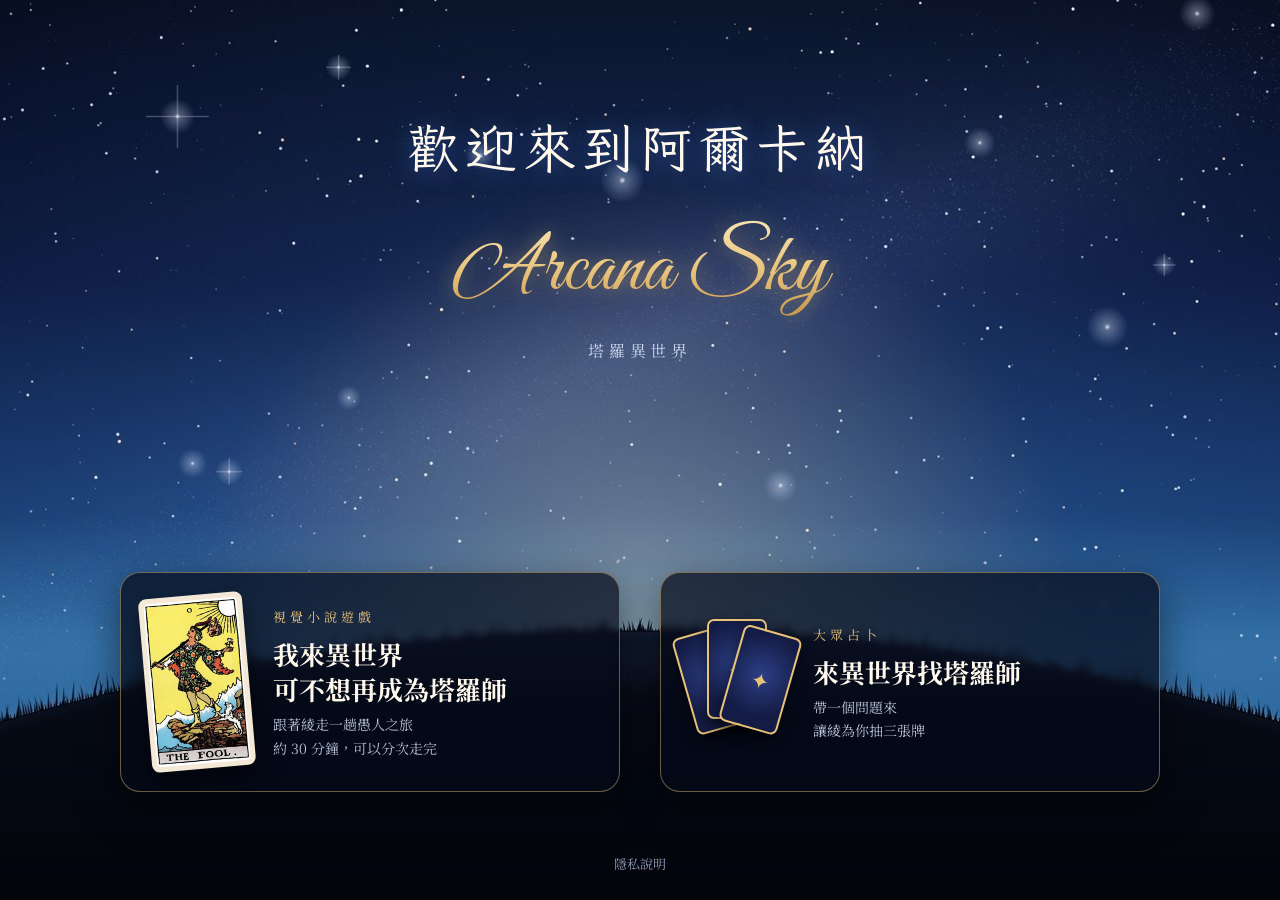
==== commit 903586c2: "發佈阿爾卡納：共同首頁＋找塔羅師，本傳移到 story/ - 根目錄改為共同首頁與《來異世界找塔羅師》（星空首頁、Arcana Sky 標題與流星） - 《我來異世界可不想再成為塔羅師》移到 stor" ====
--- a/index.html
+++ b/index.html
@@ -3,3991 +3,1339 @@
 <head>
 <meta charset="utf-8">
 <meta name="viewport" content="width=device-width, initial-scale=1">
-<title>我來異世界可不想再成為塔羅師</title>
-<link href="fonts/fonts.css" rel="stylesheet">
+<title>來異世界找塔羅師</title>
+<link rel="stylesheet" href="fonts/fonts.css">
 <style>
+/* ===== 與《我來異世界可不想再成為塔羅師》同一套外觀 ===== */
 :root{
   --bg:#1c1410; --bg2:#26190f; --ink:#f1e6d6; --ink2:#c9b59c; --muted:#8c7a66;
   --ember:#e0693a; --ember2:#f2a35c; --gold:#e8c27a; --line:#4a3424; --card:#f4e9d6; --card-ink:#3a2618;
+  --serif:"Noto Serif TC","Songti TC","PMingLiU",serif; --hand:"Iansui","Noto Serif TC",serif;
 }
 *{box-sizing:border-box}
 html,body{margin:0;background:radial-gradient(ellipse at 50% -10%,#3b2112 0%,var(--bg) 55%) fixed;color:var(--ink);
-  font-family:"Noto Serif TC","Songti TC","PMingLiU",serif;line-height:1.85;min-height:100vh}
+  font-family:var(--serif);line-height:1.85;min-height:100vh}
+button{font-family:inherit}
+[hidden]{display:none!important}
 header{position:sticky;top:0;z-index:5;background:rgba(28,20,16,.92);backdrop-filter:blur(6px);border-bottom:1px solid var(--line);
-  padding:10px 16px;display:flex;flex-wrap:wrap;gap:10px 16px;align-items:center;font-size:14px;color:var(--ink2)}
-.meter{display:flex;align-items:center;gap:8px}
-.meter-bar{width:120px;height:8px;border-radius:4px;background:#3a281b;overflow:hidden}
-#heat-fill{height:100%;width:0;background:linear-gradient(90deg,var(--ember),var(--ember2));transition:width .6s}
-#wand{padding:2px 8px;border:1px solid var(--line);border-radius:10px}
-#wand.awake{color:var(--gold);border-color:var(--gold);box-shadow:0 0 10px rgba(232,194,122,.35)}
+  padding:10px 16px;display:flex;flex-wrap:wrap;gap:10px 14px;align-items:center;font-size:14px;color:var(--ink2)}
 .spacer{flex:1}
 .tool{background:none;border:1px solid var(--line);color:var(--muted);font:inherit;font-size:12px;padding:2px 8px;border-radius:8px;cursor:pointer}
 .tool:hover{color:var(--ink2)}
-#flags{display:none;gap:6px;flex-basis:100%;flex-wrap:wrap}
-.flag{font-size:12px;padding:0 6px;border-radius:6px;background:#2d1f15}
-.flag.good{color:#9fd18b}.flag.bad{color:#e88a7a}
+.tool.on{color:var(--gold);border-color:var(--gold)}
+#where{color:var(--ink2)}
+#testbar{display:none;flex-basis:100%;gap:8px;flex-wrap:wrap;align-items:center;font-size:12px}
+body.test #testbar{display:flex}
+#testbar select{font:inherit;font-size:12px;background:var(--bg2);color:var(--ink2);border:1px solid var(--line);border-radius:6px;padding:1px 4px}
 main{max-width:680px;margin:0 auto;padding:28px 18px 80px}
+main.wide{max-width:900px}
 #stage{animation:fade .4s}
 @keyframes fade{from{opacity:0;transform:translateY(6px)}to{opacity:1}}
 .chapter-kicker{color:var(--ember2);letter-spacing:.4em;font-size:14px;margin-top:20px}
-.chapter-title{font-size:56px;margin:0;letter-spacing:.2em;color:var(--ink)}
 .lead{color:var(--ink2);font-size:18px}
+.home-title{font-size:30px;margin:6px 0 0;letter-spacing:.08em}
 .home-intro{max-width:560px;margin:6px 0 18px;color:var(--ink2);font-size:15px;line-height:1.9}
 .home-intro p{margin:6px 0}
+.home-hero{display:block;width:100%;max-width:640px;margin:0 auto 14px;border-radius:12px;border:1px solid var(--line);aspect-ratio:1299/833;object-fit:cover}
 .cover-hero{position:relative;max-width:760px;margin:10px auto 18px;border-radius:10px;overflow:hidden;border:1px solid var(--line)}
 .cover-hero img{display:block;width:100%;aspect-ratio:3/2;object-fit:cover}
 .cover-ov{position:absolute;left:0;right:0;bottom:0;padding:70px 24px 18px;background:linear-gradient(180deg,rgba(12,9,14,0) 0%,rgba(12,9,14,.55) 40%,rgba(12,9,14,.85) 100%)}
 .cover-title{margin:0;font-size:clamp(36px,8vw,56px);letter-spacing:.2em;color:#fff8ec;text-shadow:0 2px 12px rgba(0,0,0,.7)}
-.cover-lead{margin:4px 0 0;font-size:clamp(14px,3.6vw,18px);color:#f3e6cf;text-shadow:0 1px 8px rgba(0,0,0,.8)}.lead.small{font-size:15px;text-align:center}
+.cover-lead{margin:4px 0 0;font-size:clamp(14px,3.6vw,18px);color:#f3e6cf;text-shadow:0 1px 8px rgba(0,0,0,.8)}
 .panel{background:rgba(255,255,255,.03);border:1px solid var(--line);border-radius:12px;padding:6px 18px;color:var(--ink2);font-size:15px}
 .panel b{color:var(--ink)}
 .step-label{font-size:13px;letter-spacing:.25em;color:var(--ember2);margin-bottom:14px}
-.major-label{color:var(--gold)}
+.step-label .n{color:var(--muted);letter-spacing:.1em;margin-left:8px}
 .narr{font-size:17px;margin:0 0 12px}
-.hint{color:var(--muted);font-size:13px;text-align:center}
-.dejavu{color:var(--gold);font-style:italic;font-size:15px;opacity:.9}
+.hint{color:var(--muted);font-size:13px}
+.hint.center{text-align:center}
 .btn-row{display:flex;gap:10px;justify-content:center;margin-top:22px;flex-wrap:wrap}
 .btn{font:inherit;font-size:16px;padding:10px 26px;border-radius:24px;cursor:pointer;border:1px solid var(--ember)}
 .btn.primary{background:linear-gradient(180deg,#e0693a,#b84a24);color:#fff8ef;border-color:#b84a24}
 .btn.primary:hover{filter:brightness(1.1)}
 .btn.ghost{background:none;color:var(--ink2);border-color:var(--line)}
-.card-row{display:flex;gap:18px;justify-content:center;margin:20px 0 34px;flex-wrap:wrap}
-.card-slot{display:flex;flex-direction:column;align-items:center;gap:6px}
-.slot-cap{font-size:13px;color:var(--muted);letter-spacing:.2em}
-.card{width:112px;height:187px;border-radius:8px;position:relative;flex:none}
-.card.back{background:#5a2b16;border:2px solid #8a4a2a;box-shadow:0 6px 16px rgba(0,0,0,.4)}
-.back-pattern{position:absolute;inset:8px;border:1px solid rgba(242,163,92,.5);border-radius:6px;
-  background:repeating-linear-gradient(45deg,rgba(242,163,92,.12) 0 6px,transparent 6px 12px)}
-.card.back.clickable{cursor:pointer;transition:transform .2s}
-.card.back.clickable:hover{transform:translateY(-6px);box-shadow:0 10px 22px rgba(224,105,58,.35)}
-.card.back.dim{opacity:.3;cursor:default;transform:none;box-shadow:none}
-.card.face{background:var(--card);color:var(--card-ink);border:2px solid #c9a774;box-shadow:0 6px 16px rgba(0,0,0,.45)}
-.card.face.major{border-color:var(--gold);background:linear-gradient(180deg,#fbf2df,#efdcb8)}
-.card-inner{position:absolute;inset:0;display:flex;flex-direction:column;align-items:center;justify-content:center;gap:4px;transition:transform .3s}
-.card.reversed .card-inner{transform:rotate(180deg)}
-/* 1909 Pam-A 牌面 */
-.card.face.art{padding:0;overflow:visible;background:#f4ecd8;border:2px solid #c9a774}
-.card.face.art.major{border-color:var(--gold)}
-.card-art{position:absolute;inset:0;border-radius:6px;overflow:hidden;transition:transform .3s}
-.card-art img{width:100%;height:100%;object-fit:cover;display:block}
-.card.reversed .card-art{transform:rotate(180deg)}
-.card-cap{position:absolute;bottom:-24px;left:-20px;right:-20px;text-align:center;font-size:12px;color:var(--ink2);letter-spacing:.08em;white-space:nowrap}
-.card.reversed .card-cap .o{color:#e88a7a}
-/* 小牌（回憶、圖鑑、回憶牆） */
-.mini-art{display:inline-block;flex:none;width:var(--mw,44px);aspect-ratio:3/5;border-radius:4px;overflow:hidden;border:1px solid #c9a774;background:#f4ecd8;vertical-align:middle}
-.mini-art img{width:100%;height:100%;object-fit:cover;display:block}
-.mini-art.rev img{transform:rotate(180deg)}
-.mini-art.back{background:repeating-linear-gradient(45deg,rgba(242,163,92,.12) 0 5px,transparent 5px 10px),#3a2214;border-color:var(--line);display:inline-grid;place-items:center;color:var(--muted);font-size:18px}
-.sum-card{width:auto;min-width:150px;display:flex;align-items:center;gap:10px}
-.sum-card .mini-art{--mw:46px}
-.cgrid{display:grid;grid-template-columns:repeat(4,1fr);gap:10px}
-@media (max-width:420px){.cgrid{grid-template-columns:repeat(2,1fr)}}
-.ccell{display:flex;flex-direction:column;align-items:center;gap:5px;padding:8px 4px;border-radius:8px;border:1px solid var(--line);font-size:13px;text-align:center}
-.ccell .mini-art{--mw:64px}
-.ccell small{font-size:11px;color:var(--muted)}
-.ccell.solved{background:rgba(232,194,122,.15);border-color:var(--gold);color:var(--gold)}
-.ccell.solved .mini-art{border-color:var(--gold);box-shadow:0 0 10px rgba(232,194,122,.35)}
-.ccell.seen{color:var(--ink2)}.ccell.seen .mini-art{opacity:.45;filter:grayscale(.6)}
-.ccell.unseen{color:var(--muted)}
-.portrait.has-img{width:88px;height:88px;padding:0;overflow:hidden}
-.portrait.has-img img{width:100%;height:100%;object-fit:cover;display:block}
-.cover-img{display:block;width:100%;max-width:760px;margin:18px auto 6px;border-radius:10px;border:1px solid var(--line);aspect-ratio:3/2;object-fit:cover}
-.cc-cover{display:block;width:calc(100% + 40px);margin:-18px -20px 12px;height:120px;object-fit:cover;border-radius:14px 14px 0 0;opacity:.9}
-.chapter-card{overflow:hidden}
-.wt-cards{display:flex;gap:6px;margin:4px 0 6px}
-.wt-cards .mini-art{--mw:34px}
-.card-num{font-size:34px;font-weight:700;color:#a7432a}
-.card.major .card-num{color:#8a6a1e}
-.card-name{font-size:18px;font-weight:600;letter-spacing:.1em}
-.card-code{font-size:11px;color:#8c7356;letter-spacing:.15em}
-.card-orient{position:absolute;bottom:-24px;left:0;right:0;text-align:center;font-size:12px;color:var(--ink2)}
-.card.reversed .card-orient{color:#e88a7a}
-.flip-in{animation:flip .45s}
-@keyframes flip{from{transform:rotateY(90deg)}to{transform:rotateY(0)}}
-.event{display:flex;gap:22px;align-items:flex-start;margin-bottom:40px}
-.event .card{margin-top:4px}
-.event-text{flex:1}
-@media (max-width:520px){.event{flex-direction:column;align-items:center}.event .card{margin-bottom:22px}}
-.options{display:flex;flex-direction:column;gap:10px}
+.btn.small{font-size:13px;padding:6px 14px}
+.btn:disabled{opacity:.4;cursor:default;filter:none}
+a.btn{text-decoration:none;display:inline-block}
+/* 對話：頭像＋台詞 */
+.say{display:flex;gap:12px;align-items:flex-start;margin:0 0 14px}
+.say .av{flex:none;width:46px;height:46px;border-radius:50%;overflow:hidden;border:1px solid var(--ember2);background:linear-gradient(180deg,#4a2615,#2b170d);
+  display:grid;place-items:center;color:var(--ember2);font-size:15px;font-weight:700}
+.say .av img{width:100%;height:100%;object-fit:cover;display:block}
+.say.has-bust{align-items:flex-end;gap:6px;margin:4px 0 16px}
+.say.has-bust>div:last-child{flex:1;padding:8px 14px 10px;border:1px solid var(--line);border-radius:12px;background:rgba(255,255,255,.04);margin-bottom:6px}
+.say .bust{flex:none;width:120px;height:160px;overflow:hidden;filter:drop-shadow(0 4px 8px rgba(0,0,0,.5));
+  -webkit-mask-image:linear-gradient(180deg,#000 78%,transparent);mask-image:linear-gradient(180deg,#000 78%,transparent)}
+.say .bust img{width:100%;height:auto;min-height:100%;object-fit:cover;object-position:50% 0;display:block;transform:scale(1.35);transform-origin:50% 0}
+@media (max-width:520px){.say .bust{width:92px;height:124px}}
+.say .av.you{border-color:var(--gold);color:var(--gold)}
+.say .who{font-size:13px;color:var(--ember2);letter-spacing:.08em;line-height:1.4}
+.say .how{color:var(--muted);font-size:12px;margin-left:6px;letter-spacing:0}
+.say p{margin:2px 0 0;font-size:17px}
+/* 選項 */
+.options{display:flex;flex-direction:column;gap:10px;margin:20px 0 4px}
 .option{font:inherit;font-size:16px;text-align:left;padding:12px 16px;border-radius:10px;cursor:pointer;
   background:rgba(255,255,255,.04);color:var(--ink);border:1px solid var(--line);transition:all .2s}
 .option:hover:not(:disabled){border-color:var(--ember2);background:rgba(224,105,58,.08)}
 .option.picked{border-color:var(--ember2);background:rgba(224,105,58,.14)}
 .option.faded{opacity:.35}
 .option:disabled{cursor:default}
-.outcome{margin-top:18px}
-.attitude{font-size:14px;color:var(--ink2);border-left:3px solid var(--line);padding-left:10px}
-.gain{display:inline-block;margin-top:4px;padding:2px 14px;border-radius:14px;background:rgba(224,105,58,.2);color:var(--ember2);font-weight:600;animation:pop .5s}
-.gain.muted{background:rgba(255,255,255,.05);color:var(--muted);font-weight:400}
-@keyframes pop{0%{transform:scale(.6);opacity:0}70%{transform:scale(1.15)}100%{transform:scale(1)}}
-.ending{text-align:center;padding:30px 20px;border-radius:14px;border:1px solid var(--line);margin-top:10px}
-.ending.awake{border-color:var(--gold);box-shadow:0 0 40px rgba(232,194,122,.2) inset}
-.ending-tag{margin-top:10px;font-size:14px;letter-spacing:.2em;color:var(--gold)}
-.ending.half .ending-tag{color:var(--muted)}
-.summary{display:flex;flex-direction:column;gap:6px}
-.sum-row{display:flex;gap:12px;align-items:center;padding:8px 12px;border-radius:8px;background:rgba(255,255,255,.03);font-size:15px}
-.sum-card{width:96px;flex:none;color:var(--ink)}
-.sum-att{flex:1;color:var(--ink2)}
-.pt{color:var(--ember2);font-weight:600}.pt.zero{color:var(--muted)}.pt.muted{color:var(--muted);font-weight:400;font-size:13px}
-.grid{display:grid;grid-template-columns:repeat(4,1fr);gap:8px}
-.cell{border-radius:8px;padding:10px 6px;text-align:center;font-size:14px;border:1px solid var(--line);min-height:58px;display:flex;flex-direction:column;justify-content:center}
-.cell small{font-size:11px;color:var(--muted)}
-.cell.solved{background:rgba(232,194,122,.15);border-color:var(--gold);color:var(--gold)}
-.cell.seen{color:var(--ink2);opacity:.6}
-.cell.unseen{color:var(--muted)}
-h3.sec{font-size:15px;color:var(--ink2);letter-spacing:.15em;margin:22px 0 10px;font-weight:600}
-.people{display:grid;grid-template-columns:1fr 1fr;gap:10px}
-@media (max-width:520px){.people{grid-template-columns:1fr}}
-.person{display:flex;gap:12px;border:1px solid var(--line);border-radius:10px;padding:10px;background:rgba(255,255,255,.03)}
-.person.met{border-color:#7a4a2a}
-.portrait{width:72px;height:96px;flex:none;border-radius:8px;background:linear-gradient(180deg,#4a2615,#2b170d);border:1px solid #8a4a2a;
-  display:flex;flex-direction:column;align-items:center;justify-content:center;color:var(--ember2);font-size:22px;font-weight:700}
-.portrait small{font-size:10px;color:var(--muted);font-weight:400;margin-top:4px}
-.person.unmet .portrait{background:#241912;border-color:var(--line);color:var(--muted)}
-.pname{font-weight:600;color:var(--ink)}.pcard{font-size:12px;color:var(--gold);margin-left:8px;font-weight:400}
-.pinfo p{margin:4px 0 0;font-size:13px;line-height:1.7;color:var(--ink2)}
-.person.unmet .pname{color:var(--muted)}
+.outcome{margin-top:16px}
+/* 測試用標記 */
+.tags{display:none;gap:4px;flex-wrap:wrap;margin-left:6px;vertical-align:middle}
+body.test .tags{display:inline-flex}
+.tag{font-size:11px;line-height:1.5;padding:0 7px;border-radius:999px;border:1px solid var(--line);color:var(--ink2);background:rgba(255,255,255,.04)}
+.tag.over{color:#f0a088;border-color:#7a3a28}.tag.under{color:#8fc2e6;border-color:#2f5a7a}.tag.mid{color:#a9d18b;border-color:#4c6b39}
+.note{display:none;font-size:13px;color:#a9d18b;border-left:3px solid #4c6b39;padding:4px 10px;margin:0 0 12px;background:rgba(169,209,139,.06);border-radius:0 6px 6px 0}
+body.test .note{display:block}
+.dbg{display:none;font-size:12px;color:var(--muted);white-space:pre-wrap;margin-top:10px;border-top:1px dashed var(--line);padding-top:8px}
+body.test .dbg{display:block}
+/* 章節卡片（主題選單） */
+.chapters{display:grid;gap:14px;margin-top:20px}
+.chapter-card{font:inherit;text-align:left;cursor:pointer;border-radius:14px;padding:18px 20px;border:1px solid;transition:transform .2s;overflow:hidden}
+.chapter-card:hover{transform:translateY(-3px)}
+.chapter-card.theme-fire{background:linear-gradient(135deg,#3a1d10,#1f140e);border-color:#7a4a2a;color:#f1e6d6}
+.chapter-card.theme-water{background:linear-gradient(135deg,#123247,#0e1820);border-color:#2f6f8f;color:#e3eef3}
+.chapter-card.theme-air{background:linear-gradient(135deg,#262a44,#15161d);border-color:#555b8f;color:#eceef6}
+.chapter-card.theme-earth{background:linear-gradient(135deg,#2f3518,#14170f);border-color:#6d7a36;color:#eee9d6}
+.cc-cover{display:block;width:calc(100% + 40px);margin:-18px -20px 12px;height:120px;object-fit:cover;border-radius:14px 14px 0 0;opacity:.9}
+.cc-kicker{font-size:13px;letter-spacing:.3em;opacity:.7}
+.cc-title{font-size:32px;font-weight:700;letter-spacing:.2em}
+.cc-lead{opacity:.85}
+/* 狀態按鈕 */
+.states{display:grid;grid-template-columns:1fr 1fr;gap:10px;margin:18px 0 6px}
+@media (max-width:420px){.states{grid-template-columns:1fr}}
+.state-btn{font:inherit;font-size:17px;padding:14px 12px;border-radius:12px;cursor:pointer;background:rgba(255,255,255,.04);color:var(--ink);border:1px solid var(--line);transition:all .2s;letter-spacing:.1em}
+.state-btn:hover{border-color:var(--ember2);background:rgba(224,105,58,.1)}
+/* 出發前設定 */
+.q{margin:0 0 22px}
+.q .t{display:block;font-weight:600;margin-bottom:8px}
+.q .hint{margin-top:6px;line-height:1.6}
+.own-input{width:100%;font:inherit;font-size:16px;padding:9px 12px;border-radius:10px;border:1px solid var(--line);background:rgba(255,255,255,.04);color:var(--ink)}
+textarea.own-input{min-height:76px;resize:vertical}
+.pills{display:flex;flex-wrap:wrap;gap:8px}
+.pill{font:inherit;font-size:15px;padding:6px 16px;border-radius:999px;cursor:pointer;background:rgba(255,255,255,.04);color:var(--ink2);border:1px solid var(--line)}
+.pill[aria-pressed="true"]{border-color:var(--ember2);color:var(--ink);background:rgba(224,105,58,.18)}
+/* 牌 */
+.card-row{display:flex;gap:22px;justify-content:center;margin:20px 0 40px;flex-wrap:wrap}
+.card-slot{display:flex;flex-direction:column;align-items:center;gap:8px}
+.slot-cap{font-size:13px;color:var(--muted);letter-spacing:.2em}
+.card{width:112px;height:187px;border-radius:8px;position:relative;flex:none}
+.card.back{background:#5a2b16;border:2px solid #8a4a2a;box-shadow:0 6px 16px rgba(0,0,0,.4);cursor:pointer;transition:transform .2s}
+.card.back:hover{transform:translateY(-6px);box-shadow:0 10px 22px rgba(224,105,58,.35)}
+.back-pattern{position:absolute;inset:8px;border:1px solid rgba(242,163,92,.5);border-radius:6px;
+  background:repeating-linear-gradient(45deg,rgba(242,163,92,.12) 0 6px,transparent 6px 12px)}
+.card.face{background:#f4ecd8;border:2px solid #c9a774;box-shadow:0 6px 16px rgba(0,0,0,.45)}
+.card.face.major{border-color:var(--gold)}
+.card-art{position:absolute;inset:0;border-radius:6px;overflow:hidden;transition:transform .3s}
+.card-art img{width:100%;height:100%;object-fit:cover;display:block}
+.card.reversed .card-art{transform:rotate(180deg)}
+.card-cap{position:absolute;bottom:-26px;left:-24px;right:-24px;text-align:center;font-size:12px;color:var(--ink2);letter-spacing:.08em;white-space:nowrap}
+.card.reversed .card-cap .o{color:#e88a7a}
+.flip-in{animation:flip .45s}
+@keyframes flip{from{transform:rotateY(90deg)}to{transform:rotateY(0)}}
+.reading{margin-top:10px}
+.reading .say p{line-height:1.95;margin:2px 0 10px}
+.ending-box{padding-top:14px!important}
+.paid-row{display:flex;gap:10px;justify-content:center;flex-wrap:wrap;margin-top:18px}
+.ending-box{border:1px solid var(--gold);border-radius:14px;padding:6px 18px 14px;box-shadow:0 0 40px rgba(232,194,122,.12) inset;margin-top:8px}
+.carry{font-size:14px;color:var(--ink2);margin:6px 0}
+.carry b{color:var(--muted);font-weight:400;margin-right:8px;font-size:12px;letter-spacing:.1em}
+.log{list-style:none;padding:0;margin:8px 0 0;font-size:14px}
+.log li{padding:6px 0;border-top:1px dashed var(--line);color:var(--ink2)}
+.log .et{display:block;font-size:11px;letter-spacing:.15em;color:var(--ember2)}
+/* 手機上三張牌排成一排（2026-11-23） */
+@media (max-width:520px){
+  .card-row{gap:12px;flex-wrap:nowrap}
+  .card-row .card{width:calc((100vw - 36px - 24px) / 3);max-width:112px;height:auto;aspect-ratio:112/187}
+  .card-row .card-cap{font-size:11px;letter-spacing:0}
+}
+.text-links{display:flex;gap:22px;justify-content:center;margin:18px 0 6px}
+.link{font:inherit;font-size:15px;background:none;border:0;color:var(--ink2);text-decoration:underline;text-underline-offset:4px;cursor:pointer;padding:6px 2px}
+.link:hover{color:var(--ink)}
+.keep-holder{display:flex;flex-direction:column;align-items:center;gap:10px;margin:18px 0 0}
+.keep-holder:empty{display:none}
+.keep-img{width:100%;max-width:min(420px,calc((100svh - 150px) * .5625));border-radius:12px;box-shadow:0 10px 30px rgba(0,0,0,.5)}
+.testonly{display:none}
+body.test .testonly{display:block}
+body.test .btn.testonly{display:inline-block}
 #toast{position:fixed;left:50%;bottom:24px;transform:translate(-50%,20px);background:#3a2214;border:1px solid var(--gold);color:var(--gold);
   padding:8px 18px;border-radius:20px;opacity:0;pointer-events:none;z-index:30}
 #toast.show{animation:toast 2.4s}
 @keyframes toast{0%{opacity:0;transform:translate(-50%,20px)}12%,80%{opacity:1;transform:translate(-50%,0)}100%{opacity:0;transform:translate(-50%,0)}}
-.center{text-align:center}
-.deck-table{position:relative;height:250px;margin:10px 0 0}
-.deck-card{position:absolute;left:50%;top:20px;margin-left:-56px;transition:transform .6s cubic-bezier(.2,.8,.2,1),opacity .4s,top .3s}
-.deck-card.shuffling{animation:riffle .7s ease-in-out 2}
-@keyframes riffle{0%,100%{transform:translateX(0)}35%{transform:translateX(var(--dx)) rotate(4deg)}65%{transform:translateX(calc(var(--dx) * -.3))}}
-.deck-card.fanned:hover:not(.taken):not(.dim){top:4px}
-.deck-card.taken{opacity:0;pointer-events:none}
-.deck-card.dim{opacity:.25;cursor:default}
-.picked-row{min-height:200px;margin-top:0}
-.picked-row .slot-cap{margin-top:22px}
-body[data-theme="water"]{--bg:#0e1820;--bg2:#13222d;--ink:#e3eef3;--ink2:#a9c3cf;--muted:#6f8a97;
-  --ember:#3a8fb7;--ember2:#7cc4e0;--gold:#bfe3f0;--line:#244150;--card:#eef5f7;--card-ink:#173040}
+.home-foot{display:flex;gap:10px;justify-content:center;flex-wrap:wrap;margin-top:34px}
+/* ===== 共同主頁 ===== */
+@font-face{font-family:"ArcGV";src:url(fonts/script/great-vibes-latin-400-normal.woff2) format("woff2");font-display:swap}
+@font-face{font-family:"ArcAB";src:url(fonts/script/alex-brush-latin-400-normal.woff2) format("woff2");font-display:swap}
+.portal-head .arc-wrap{position:relative;display:inline-block}
+.portal-head .arc-streak{position:absolute;left:-4%;top:6%;width:108%;height:96%;overflow:visible;pointer-events:none}
+.arc-streak path{fill:none;stroke-linecap:round;vector-effect:non-scaling-stroke;opacity:0;
+  animation:arcStreak 2.6s cubic-bezier(.45,.05,.35,1) .7s 1 both}
+.arc-streak .s1{stroke:#fffaf0;stroke-width:2.2;stroke-dasharray:5 200}
+.arc-streak .s2{stroke:#ffe1a0;stroke-width:1.4;stroke-dasharray:14 200;filter:drop-shadow(0 0 4px rgba(255,214,150,.9))}
+.arc-streak .s3{stroke:rgba(255,214,150,.5);stroke-width:.9;stroke-dasharray:30 200}
+@keyframes arcStreak{0%{stroke-dashoffset:5;opacity:0}12%{opacity:1}72%{opacity:.9}100%{stroke-dashoffset:-104;opacity:0}}
+.arc-streak .s2{animation-name:arcStreak2}.arc-streak .s3{animation-name:arcStreak3}
+@keyframes arcStreak2{0%{stroke-dashoffset:14;opacity:0}12%{opacity:.9}72%{opacity:.7}100%{stroke-dashoffset:-95;opacity:0}}
+@keyframes arcStreak3{0%{stroke-dashoffset:30;opacity:0}12%{opacity:.7}72%{opacity:.45}100%{stroke-dashoffset:-79;opacity:0}}
+@media (prefers-reduced-motion:reduce){.arc-streak{display:none}}
+.portal-head .arc-en{font-family:"ArcGV",cursive;font-size:clamp(48px,11vw,84px);line-height:1.25;margin:2px 0 0;padding:.25em .2em .1em;
+  background:linear-gradient(180deg,#fff3c8 0%,#e8c27a 55%,#b8863a 100%);-webkit-background-clip:text;background-clip:text;color:transparent;
+  filter:drop-shadow(0 0 10px rgba(255,205,120,.45))}
+.portal-head .arc-en .arc-a{font-family:"ArcAB",cursive;font-size:1.02em}
+.portal-head{text-align:center;margin:18px 0 26px}
+.portal-head h1{font-family:var(--hand);font-weight:400;font-size:clamp(34px,7vw,52px);letter-spacing:.12em;margin:0;color:#fff8ec}
+.portal-head p{color:var(--ink2);margin:2px 0 0;font-size:16px;letter-spacing:.3em}
+body[data-theme="portal"]{--bg:#070b1c;--bg2:#0f1630;--ink:#f1e6d6;--ink2:#c9d6ee;--muted:#8f9bb6;--ember:#b8913f;--ember2:#e3c172;--gold:#e8c27a;--line:rgba(232,194,122,.45);
+  background:#070b1c url(img/portal_sky.jpg) center bottom/cover no-repeat fixed}
+body[data-theme="portal"] header{background:rgba(7,11,28,.85)}
+.portal-head h1{text-shadow:0 2px 24px rgba(80,140,255,.45)}
+.doors{display:grid;grid-template-columns:1fr 1fr;gap:24px;margin-top:40px}
+@media (max-width:720px){.doors{grid-template-columns:1fr;gap:16px;margin-top:28px}}
+.door{display:flex;align-items:center;gap:24px;padding:22px 24px;border-radius:20px;text-decoration:none;text-align:left;width:100%;font:inherit;cursor:pointer;
+  background:rgba(6,10,26,.72);border:1px solid rgba(232,194,122,.45);box-shadow:0 14px 40px rgba(0,0,0,.5);color:#fff8ec;
+  -webkit-backdrop-filter:blur(3px);backdrop-filter:blur(3px);transition:transform .25s,border-color .25s,box-shadow .25s}
+.door:hover,.door:focus-visible{transform:translateY(-3px);border-color:#e8c27a;box-shadow:0 18px 44px rgba(0,0,0,.6),0 0 0 1px rgba(232,194,122,.35);outline:none}
+.door .d-art{display:block;flex:none;width:104px;height:174px;position:relative}
+.door .d-fool{display:block;width:100%;height:100%;border-radius:8px;background:#f4e9d6;padding:5px;box-sizing:border-box;transform:rotate(-5deg);box-shadow:0 10px 24px rgba(0,0,0,.55);transition:transform .3s}
+.door .d-fool img{width:100%;height:100%;object-fit:cover;border-radius:5px;display:block}
+.door:hover .d-fool{transform:rotate(-1deg) translateY(-3px)}
+.door .d-fan i{position:absolute;left:22px;top:30px;width:60px;height:100px;border-radius:7px;box-sizing:border-box;border:2px solid #e8c27a;
+  background:radial-gradient(circle at 50% 45%,#2c3f86 0%,#141c45 70%);box-shadow:0 6px 14px rgba(0,0,0,.55);transform-origin:50% 100%;transition:transform .3s;
+  display:flex;align-items:center;justify-content:center;color:#e8c27a;font-style:normal;font-size:22px}
+.door .d-fan i::after{content:"✦"}
+.door .d-fan i:nth-child(1){transform:rotate(-16deg) translateX(-10px)}
+.door .d-fan i:nth-child(2){transform:translateY(-6px)}
+.door .d-fan i:nth-child(3){transform:rotate(16deg) translateX(10px)}
+.door:hover .d-fan i:nth-child(1){transform:rotate(-22deg) translateX(-14px)}
+.door:hover .d-fan i:nth-child(3){transform:rotate(22deg) translateX(14px)}
+.door .d-txt{flex:1;display:flex;flex-direction:column;gap:7px;min-width:0}
+.door .d-kick{font-size:13px;letter-spacing:.3em;color:#e8c27a}
+.door .d-title{font-size:clamp(21px,2.4vw,26px);font-weight:700;line-height:1.35}
+.door .d-sub{font-size:14px;line-height:1.65;color:#b9c4da}
+@media (max-width:420px){.door{gap:14px;padding:18px}.door .d-art{width:88px;height:148px}.door .d-fan{transform:scale(.85);transform-origin:0 50%}}
+body[data-theme="portal"] main{max-width:1120px;min-height:100vh;min-height:100svh;box-sizing:border-box;display:flex;flex-direction:column;padding-top:clamp(36px,9vh,100px);padding-bottom:22px}
+body[data-theme="portal"] #stage{flex:1;display:flex;flex-direction:column}
+body[data-theme="portal"] .doors{margin-top:auto;grid-template-columns:repeat(2,minmax(0,500px));justify-content:center;gap:40px;padding-top:40px}
+@media (max-width:720px){body[data-theme="portal"] .doors{grid-template-columns:1fr;gap:16px;padding-top:28px}}
+body[data-theme="portal"] .portal-foot{margin-top:56px}
+@media (max-width:720px){body[data-theme="portal"] .portal-foot{margin-top:28px}}
+#privacy{position:fixed;inset:0;z-index:40;background:rgba(0,0,0,.65);display:flex;align-items:center;justify-content:center;padding:18px}
+#privacy[hidden]{display:none}
+#privacy .pbox{max-width:520px;background:#0f1630;border:1px solid rgba(232,194,122,.45);border-radius:16px;padding:24px 26px;color:#e6ddcf;line-height:1.8;font-size:15px}
+#privacy h3{margin:0 0 10px;color:#e8c27a;font-weight:600}
+#privacy ul{margin:0 0 14px;padding-left:20px}
+.portal-foot{text-align:center;margin-top:36px}
+.portal-foot a,.portal-foot button{color:#8f9bb6;font-size:13px;background:none;border:0;cursor:pointer;text-decoration:none}
+.gates{display:grid;grid-template-columns:1fr 1fr;gap:18px}
+@media (max-width:620px){.gates{grid-template-columns:1fr}}
+.gate{position:relative;display:block;border-radius:14px;overflow:hidden;border:1px solid var(--line);text-decoration:none;color:#fff8ec;
+  box-shadow:0 10px 30px rgba(0,0,0,.45);transition:transform .25s,box-shadow .25s,border-color .25s;cursor:pointer;background:#000;font:inherit;padding:0;text-align:left;width:100%}
+.gate:hover,.gate:focus-visible{transform:translateY(-4px);border-color:var(--gold);box-shadow:0 14px 36px rgba(0,0,0,.55),0 0 0 1px rgba(232,194,122,.35);outline:none}
+.gate img{display:block;width:100%;aspect-ratio:4/5;object-fit:cover;transition:transform .6s,filter .3s;filter:brightness(.82)}
+.gate:hover img{transform:scale(1.04);filter:brightness(.95)}
+.gate .gov{position:absolute;left:0;right:0;bottom:0;padding:90px 22px 22px;background:linear-gradient(180deg,rgba(10,7,12,0) 0%,rgba(10,7,12,.6) 45%,rgba(10,7,12,.9) 100%)}
+.gate .glabel{font-family:var(--hand);font-size:clamp(34px,6vw,46px);letter-spacing:.18em;line-height:1.2;text-shadow:0 2px 12px rgba(0,0,0,.8)}
+.gate .gsub{font-size:14px;color:#f0dfc2;margin-top:6px;letter-spacing:.06em;text-shadow:0 1px 8px rgba(0,0,0,.9)}
+.gate .gtag{position:absolute;top:14px;left:14px;font-size:12px;letter-spacing:.2em;padding:2px 10px;border-radius:12px;background:rgba(0,0,0,.5);border:1px solid rgba(232,194,122,.5);color:var(--gold)}
+@media (max-width:620px){.gate img{aspect-ratio:3/2}.gate .gov{padding-top:60px}}
+/* 占卜封面：三張牌背疊成三叉 */
+.fan{position:relative;width:100%;aspect-ratio:4/5;overflow:hidden;
+  background:radial-gradient(ellipse at 50% 38%,rgba(240,214,140,.22) 0%,rgba(240,214,140,0) 45%),radial-gradient(ellipse at 50% 120%,#3a2a4a 0%,#15111c 70%);}
+.fan::before{content:"";position:absolute;inset:0;opacity:.55;
+  background-image:radial-gradient(1px 1px at 12% 18%,#f0d68c 50%,transparent 51%),radial-gradient(1px 1px at 82% 12%,#f0d68c 50%,transparent 51%),
+  radial-gradient(1.5px 1.5px at 70% 30%,#fff3cf 50%,transparent 51%),radial-gradient(1px 1px at 25% 40%,#fff3cf 50%,transparent 51%),
+  radial-gradient(1px 1px at 90% 48%,#f0d68c 50%,transparent 51%),radial-gradient(1.5px 1.5px at 8% 60%,#f0d68c 50%,transparent 51%),
+  radial-gradient(1px 1px at 40% 8%,#fff3cf 50%,transparent 51%)}
+.fan i{position:absolute;left:50%;top:15%;width:34%;aspect-ratio:3/5;margin-left:-17%;border-radius:10px;
+  background:#2c2338;border:2px solid #b8913f;box-shadow:0 10px 24px rgba(0,0,0,.55);transform-origin:50% 115%;transition:transform .45s cubic-bezier(.2,.8,.2,1)}
+.fan i::before{content:"";position:absolute;inset:8%;border:1px solid rgba(227,193,114,.6);border-radius:6px;
+  background:repeating-linear-gradient(45deg,rgba(227,193,114,.16) 0 6px,transparent 6px 12px)}
+.fan i::after{content:"✦";position:absolute;left:0;right:0;top:50%;transform:translateY(-50%);text-align:center;color:#e3c172;font-size:clamp(16px,3.4vw,26px);
+  text-shadow:0 0 10px rgba(240,214,140,.7)}
+.fan i:nth-child(1){transform:rotate(-24deg)}
+.fan i:nth-child(2){transform:translateY(-4%);z-index:2}
+.fan i:nth-child(3){transform:rotate(24deg)}
+.gate:hover .fan i:nth-child(1){transform:rotate(-30deg)}
+.gate:hover .fan i:nth-child(2){transform:translateY(-8%)}
+.gate:hover .fan i:nth-child(3){transform:rotate(30deg)}
+@media (max-width:620px){.fan{aspect-ratio:3/2}.fan i{width:19%;margin-left:-9.5%;top:5%}}
+/* ===== 地區配色（和本傳相同） ===== */
+body[data-theme="water"]{--bg:#0e1820;--bg2:#13222d;--ink:#e3eef3;--ink2:#a9c3cf;--muted:#6f8a97;--ember:#3a8fb7;--ember2:#7cc4e0;--gold:#bfe3f0;--line:#244150}
 body[data-theme="water"]{background:radial-gradient(ellipse at 50% -10%,#173a4d 0%,var(--bg) 55%) fixed}
 body[data-theme="water"] header{background:rgba(14,24,32,.92)}
-body[data-theme="water"] .meter-bar{background:#1d3340}
-body[data-theme="water"] .card.back{background:#16405a;border-color:#2f6f8f}
-body[data-theme="water"] .back-pattern{border-color:rgba(124,196,224,.5);background:repeating-linear-gradient(45deg,rgba(124,196,224,.12) 0 6px,transparent 6px 12px)}
-body[data-theme="water"] .card.face{border-color:#8fb9c9}
-body[data-theme="water"] .card.face.major{border-color:#c9a774;background:linear-gradient(180deg,#fbf2df,#efdcb8)}
-body[data-theme="water"] .card-num{color:#2a6f93}
-body[data-theme="water"] .card.major .card-num{color:#8a6a1e}
 body[data-theme="water"] .btn.primary{background:linear-gradient(180deg,#3a8fb7,#256a8c);border-color:#256a8c}
-body[data-theme="water"] .option:hover:not(:disabled){background:rgba(58,143,183,.1)}
-body[data-theme="water"] .option.picked{background:rgba(58,143,183,.18)}
-body[data-theme="water"] .gain{background:rgba(58,143,183,.22)}
-body[data-theme="water"] .portrait{background:linear-gradient(180deg,#1b4560,#10283a);border-color:#2f6f8f}
+body[data-theme="water"] .option:hover:not(:disabled),body[data-theme="water"] .state-btn:hover{background:rgba(58,143,183,.1)}
+body[data-theme="water"] .option.picked,body[data-theme="water"] .pill[aria-pressed="true"]{background:rgba(58,143,183,.2)}
+body[data-theme="water"] .say .av{background:linear-gradient(180deg,#1b4560,#10283a)}
 body[data-theme="water"] #toast{background:#14303f}
-body[data-theme="air"]{--bg:#15161d;--bg2:#1c1d27;--ink:#eceef6;--ink2:#b4b8cc;--muted:#7a7f96;
-  --ember:#6c74b8;--ember2:#aab1ea;--gold:#d9dcf5;--line:#33364a;--card:#f1f2f7;--card-ink:#24263a}
+body[data-theme="air"]{--bg:#15161d;--bg2:#1c1d27;--ink:#eceef6;--ink2:#b4b8cc;--muted:#7a7f96;--ember:#6c74b8;--ember2:#aab1ea;--gold:#d9dcf5;--line:#33364a}
 body[data-theme="air"]{background:radial-gradient(ellipse at 50% -10%,#2a2d45 0%,var(--bg) 55%) fixed}
 body[data-theme="air"] header{background:rgba(21,22,29,.92)}
-body[data-theme="air"] .meter-bar{background:#262838}
-body[data-theme="air"] .card.back{background:#2f3352;border-color:#555b8f}
-body[data-theme="air"] .back-pattern{border-color:rgba(170,177,234,.5);background:repeating-linear-gradient(45deg,rgba(170,177,234,.12) 0 6px,transparent 6px 12px)}
-body[data-theme="air"] .card.face{border-color:#a6aac8}
-body[data-theme="air"] .card-num{color:#4b52a0}
 body[data-theme="air"] .btn.primary{background:linear-gradient(180deg,#6c74b8,#4d5494);border-color:#4d5494}
-body[data-theme="air"] .option:hover:not(:disabled){background:rgba(108,116,184,.1)}
-body[data-theme="air"] .option.picked{background:rgba(108,116,184,.2)}
-body[data-theme="air"] .gain{background:rgba(108,116,184,.25)}
-body[data-theme="air"] .portrait{background:linear-gradient(180deg,#30355a,#1d2036);border-color:#555b8f}
+body[data-theme="air"] .option:hover:not(:disabled),body[data-theme="air"] .state-btn:hover{background:rgba(108,116,184,.1)}
+body[data-theme="air"] .option.picked,body[data-theme="air"] .pill[aria-pressed="true"]{background:rgba(108,116,184,.22)}
+body[data-theme="air"] .say .av{background:linear-gradient(180deg,#30355a,#1d2036)}
 body[data-theme="air"] #toast{background:#262840}
-body[data-theme="earth"]{--bg:#14170f;--bg2:#1b1f14;--ink:#eee9d6;--ink2:#c3bc9c;--muted:#8a8669;
-  --ember:#7f9440;--ember2:#c9b45a;--gold:#e6d58c;--line:#3a3f27;--card:#f3efdf;--card-ink:#2e2b17}
+body[data-theme="earth"]{--bg:#14170f;--bg2:#1b1f14;--ink:#eee9d6;--ink2:#c3bc9c;--muted:#8a8669;--ember:#7f9440;--ember2:#c9b45a;--gold:#e6d58c;--line:#3a3f27}
 body[data-theme="earth"]{background:radial-gradient(ellipse at 50% -10%,#2f3518 0%,var(--bg) 55%) fixed}
 body[data-theme="earth"] header{background:rgba(20,23,15,.92)}
-body[data-theme="earth"] .meter-bar{background:#272b1a}
-body[data-theme="earth"] .card.back{background:#3d4520;border-color:#6d7a36}
-body[data-theme="earth"] .back-pattern{border-color:rgba(201,180,90,.5);background:repeating-linear-gradient(45deg,rgba(201,180,90,.12) 0 6px,transparent 6px 12px)}
-body[data-theme="earth"] .card.face{border-color:#bfb17a}
-body[data-theme="earth"] .card-num{color:#6b7a2a}
-body[data-theme="earth"] .card.major .card-num{color:#8a6a1e}
 body[data-theme="earth"] .btn.primary{background:linear-gradient(180deg,#7f9440,#5f7130);border-color:#5f7130}
-body[data-theme="earth"] .option:hover:not(:disabled){background:rgba(127,148,64,.1)}
-body[data-theme="earth"] .option.picked{background:rgba(127,148,64,.2)}
-body[data-theme="earth"] .gain{background:rgba(127,148,64,.25)}
-body[data-theme="earth"] .portrait{background:linear-gradient(180deg,#3f4722,#232812);border-color:#6d7a36}
+body[data-theme="earth"] .option:hover:not(:disabled),body[data-theme="earth"] .state-btn:hover{background:rgba(127,148,64,.1)}
+body[data-theme="earth"] .option.picked,body[data-theme="earth"] .pill[aria-pressed="true"]{background:rgba(127,148,64,.22)}
+body[data-theme="earth"] .say .av{background:linear-gradient(180deg,#3f4722,#232812)}
 body[data-theme="earth"] #toast{background:#2a3018}
-.chapter-card.theme-air{background:linear-gradient(135deg,#262a44,#15161d);border-color:#555b8f;color:#eceef6}
-.chapter-card.theme-earth{background:linear-gradient(135deg,#2f3518,#14170f);border-color:#6d7a36;color:#eee9d6}
-body[data-theme="cliff"]{--bg:#110f17;--bg2:#1a1722;--ink:#f0eadb;--ink2:#c2b9a3;--muted:#857d6c;
-  --ember:#b8913f;--ember2:#e3c172;--gold:#f0d68c;--line:#3a3329;--card:#f6efdf;--card-ink:#2b2416}
+body[data-theme="cliff"]{--bg:#110f17;--bg2:#1a1722;--ink:#f0eadb;--ink2:#c2b9a3;--muted:#857d6c;--ember:#b8913f;--ember2:#e3c172;--gold:#f0d68c;--line:#3a3329}
 body[data-theme="cliff"]{background:radial-gradient(ellipse at 50% -10%,#2c2338 0%,var(--bg) 60%) fixed}
 body[data-theme="cliff"] header{background:rgba(17,15,23,.92)}
 body[data-theme="cliff"] .btn.primary{background:linear-gradient(180deg,#b8913f,#8c6c2a);border-color:#8c6c2a}
-body[data-theme="cliff"] .option.picked{background:rgba(184,145,63,.18)}
-#hud.finale .meter,#hud.finale #wand,#hud.finale #run-num,#hud.finale #toggle-flags,#hud.finale #reset{display:none}
-.chapter-card.theme-cliff{background:linear-gradient(135deg,#2c2338,#110f17);border-color:#8c6c2a;color:#f0eadb}
-.toolchip{display:inline-block;padding:2px 10px;border-radius:12px;border:1px solid var(--line);margin:2px;font-size:14px;color:var(--muted)}
-.toolchip.on{border-color:var(--gold);color:var(--gold)}
-.judge-block{margin:18px 0 6px}
-.judge-land{font-size:14px;letter-spacing:.2em;color:var(--ember2);margin-bottom:8px}
-.own{display:flex;gap:8px;margin-top:8px}
-.own-input{flex:1;font:inherit;font-size:15px;padding:8px 12px;border-radius:10px;border:1px solid var(--line);background:rgba(255,255,255,.04);color:var(--ink)}
-.btn.small{font-size:14px;padding:6px 16px}
-.judged{color:var(--gold)}
-.home-title{font-size:30px;margin:6px 0 0;letter-spacing:.08em}
-.chapters{display:grid;gap:14px;margin-top:20px}
-.chapter-card{font:inherit;text-align:left;cursor:pointer;border-radius:14px;padding:18px 20px;border:1px solid;transition:transform .2s}
-.chapter-card:hover{transform:translateY(-3px)}
-.chapter-card.theme-fire{background:linear-gradient(135deg,#3a1d10,#1f140e);border-color:#7a4a2a;color:#f1e6d6}
-.chapter-card.theme-water{background:linear-gradient(135deg,#123247,#0e1820);border-color:#2f6f8f;color:#e3eef3}
-.cc-kicker{font-size:13px;letter-spacing:.3em;opacity:.7}
-.cc-title{font-size:32px;font-weight:700;letter-spacing:.2em}
-.cc-lead{opacity:.85}
-.cc-meta{font-size:13px;opacity:.6;margin-top:6px}
-.meet{margin:4px 0 12px;padding:6px 12px;border-left:3px solid var(--ember2);background:rgba(255,255,255,.04);border-radius:0 8px 8px 0;font-size:14px;color:var(--ink2)}
-.meet b{color:var(--ink);margin-right:2px}.meet-label{font-size:11px;letter-spacing:.2em;color:var(--ember2);margin-right:10px}
-#confirm{position:fixed;inset:0;background:rgba(0,0,0,.6);display:none;align-items:center;justify-content:center;z-index:20}
-#confirm .box{background:var(--bg2);border:1px solid var(--line);border-radius:12px;padding:20px 24px;max-width:320px;text-align:center}
-.journey-box{text-align:center;margin:8px 0 28px}
-.spread{display:flex;flex-direction:column;gap:16px;margin:10px 0 24px;padding:18px;border:1px solid var(--line);border-radius:14px;background:rgba(255,255,255,.03)}
-.spread-label{font-size:13px;color:var(--muted);letter-spacing:.15em;margin-bottom:6px}
-.spread-cards{display:flex;flex-wrap:wrap;gap:6px}
-.mini{width:48px;height:76px;border-radius:5px;background:var(--card);color:var(--card-ink);border:1px solid #c9a774;display:flex;flex-direction:column;align-items:center;justify-content:center;font-size:11px;line-height:1.25;text-align:center;padding:2px}
-.mini b{font-size:15px}
-.mini.major{border-color:var(--gold);background:linear-gradient(180deg,#fbf2df,#efdcb8)}
-.mini.rev{transform:rotate(180deg)}
-.spread-quotes p{margin:4px 0;color:var(--ink);font-size:16px}
-.narr.wedge{font-size:18px;line-height:2.1}
-.keep-tilt{color:var(--ink);max-width:640px;margin:18px auto 6px;padding:16px 18px;border:1px solid var(--line);border-radius:12px;background:rgba(255,255,255,.03)}
-.keep-tilt h3{margin:0 0 10px;font-size:16px;letter-spacing:.12em;color:var(--gold)}
-.tilt-row{display:grid;grid-template-columns:56px 1fr 80px;gap:10px;align-items:center;margin:8px 0;font-size:14px}
-.tilt-axis{position:relative;height:18px}
-.tilt-axis::before{content:"";position:absolute;left:0;right:0;top:8px;height:2px;background:var(--line)}
-.tilt-axis::after{content:"";position:absolute;left:50%;top:2px;width:2px;height:14px;background:var(--gold);transform:translateX(-1px)}
-.tilt-dot{position:absolute;top:2px;width:14px;height:14px;border-radius:50%;background:var(--ember2);transform:translateX(-7px);box-shadow:0 0 8px rgba(232,194,122,.5)}
-.tilt-ends{display:grid;grid-template-columns:56px 1fr 80px;gap:10px;font-size:11px;color:var(--muted)}
-.tilt-ends span:nth-child(2){display:flex;justify-content:space-between}
-.tilt-word{color:var(--ink2);font-size:13px}
-.tilt-row small{display:block;font-size:11px;color:var(--muted)}
-.tilt-read{margin-top:12px;padding-top:12px;border-top:1px dashed var(--line);font-size:15px;line-height:1.85;color:var(--ink)}
-.tilt-read p{margin:0 0 8px}
-.tilt-mode{margin-top:14px;padding-top:12px;border-top:1px dashed var(--line);font-size:15px;line-height:1.8;color:var(--ink2)}
-.tilt-mode b{color:var(--ink);font-size:18px}
-.wedge-img{display:block;width:100%;max-width:760px;margin:6px auto 18px;border-radius:10px;border:1px solid var(--line);aspect-ratio:1299/833;object-fit:cover}
-.atlas-btn{position:relative}
-.atlas-btn.fresh{border-color:var(--gold);color:var(--gold);box-shadow:0 0 0 0 rgba(232,194,122,.6);animation:atlasPulse 1.8s ease-out infinite}
-.atlas-btn.fresh::after{content:"新";position:absolute;top:-8px;right:-8px;background:var(--gold);color:#2a1a0c;font-size:11px;font-weight:700;border-radius:10px;padding:1px 6px}
-@keyframes atlasPulse{0%{box-shadow:0 0 0 0 rgba(232,194,122,.55)}70%{box-shadow:0 0 0 14px rgba(232,194,122,0)}100%{box-shadow:0 0 0 0 rgba(232,194,122,0)}}
-.atlas-lead{color:var(--ink2);margin:0 0 6px}
-.atlas-nav{display:flex;flex-wrap:wrap;gap:6px;margin:10px 0 4px}
-.atlas-nav a{font-size:13px;color:var(--ink2);border:1px solid var(--line);border-radius:14px;padding:2px 12px;text-decoration:none}
-.atlas-land{margin-top:28px;padding-top:6px;border-top:1px solid var(--line)}
-.atlas-land h2{font-size:22px;margin:10px 0 4px;letter-spacing:.1em}
-.atlas-missing{font-size:14px;color:var(--ink2);margin:4px 0 0;padding:8px 12px;border-left:3px solid var(--gold);background:rgba(255,255,255,.03);border-radius:0 8px 8px 0}
-.wedge-card{justify-content:center}
-.keep-title{text-align:center;font-size:26px;margin:6px 0;letter-spacing:.08em}
-.keep-holder{display:flex;justify-content:center;margin:16px 0}
-.keep-img{width:100%;max-width:520px;border-radius:12px;box-shadow:0 10px 30px rgba(0,0,0,.5)}
-.wall{display:grid;grid-template-columns:repeat(auto-fill,minmax(180px,1fr));gap:14px;margin:18px 0}
-.wall-tile{font:inherit;text-align:left;background:linear-gradient(180deg,#2c2338,#110f17);color:#f0eadb;border:1px solid #8c6c2a;border-radius:12px;padding:14px;cursor:pointer;min-height:150px;display:flex;flex-direction:column;gap:4px}
-.wall-tile.loop{border-color:#4a3d55;opacity:.85}
-.wall-tile:hover{filter:brightness(1.15)}
-.wt-n{font-size:20px;font-weight:700}.wt-e{font-size:13px;color:#c9a774}.wt-q{font-size:14px;flex:1;line-height:1.6}.wt-d{font-size:12px;color:#857d6c}
-.fb-label{margin:18px 0 6px;color:var(--ink2);font-size:14px}
-.fb-row{display:flex;gap:8px;flex-wrap:wrap}
-.option.fb-chip{width:auto;display:inline-block;margin:0}
-.star{font-size:30px;background:none;border:none;color:#5a5048;cursor:pointer;padding:0 2px}.star.on{color:var(--gold)}
-.fb-input,.fb-text{width:100%;box-sizing:border-box}
-.fb-text{min-height:120px;font:inherit;resize:vertical}
-.privacy p{margin:12px 0;line-height:1.9}
-.home-foot{display:flex;gap:10px;justify-content:center;flex-wrap:wrap;margin-top:34px}
-.btn.small{font-size:13px;padding:6px 14px}
-a.btn{text-decoration:none;display:inline-block}
-[hidden]{display:none!important}
-.keep-lead{text-align:center;color:var(--ink2);margin:4px 0 0}
-.keep-lines{max-width:560px;margin:10px auto 0;color:var(--ink2);font-size:15px;line-height:1.9}
-.keep-lines p{margin:4px 0}
-.hint.center{text-align:center}
-#credit-tag{position:fixed;right:10px;bottom:10px;z-index:15;display:none;font:inherit;font-size:11px;letter-spacing:.05em;padding:3px 9px;border-radius:10px;
-  background:rgba(0,0,0,.45);border:1px solid var(--line);color:var(--muted);cursor:pointer}
-#credit-tag:hover{color:var(--ink2)}
-#credits{position:fixed;inset:0;background:rgba(0,0,0,.7);display:none;align-items:center;justify-content:center;z-index:30;padding:16px}
-#credits .box{background:var(--bg2);border:1px solid var(--line);border-radius:12px;padding:22px 24px;max-width:460px;font-size:14px;line-height:1.9;color:var(--ink2)}
-#credits h3{margin:0 0 8px;color:var(--ink);font-size:18px;letter-spacing:.1em}
-#credits p{margin:8px 0}
-.unlock-hint{text-align:center;color:var(--muted);font-size:14px;margin:6px 0 0}
-/* 圖鑑放大視窗 */
-.zoomable{cursor:pointer;transition:transform .15s,box-shadow .15s}
-.zoomable:hover{transform:translateY(-2px);box-shadow:0 6px 16px rgba(0,0,0,.35)}
-#zoom{position:fixed;inset:0;z-index:30;background:rgba(0,0,0,.72);display:flex;align-items:center;justify-content:center;padding:16px}
-.zoom-box{position:relative;background:var(--bg2);border:1px solid var(--line);border-radius:14px;max-width:640px;width:100%;max-height:92vh;overflow:auto;
-  display:flex;gap:20px;padding:22px;align-items:flex-start}
-@media (max-width:560px){.zoom-box{flex-direction:column;align-items:center;padding:18px}}
-.zoom-x{position:absolute;top:6px;right:10px;background:none;border:none;color:var(--ink2);font-size:28px;line-height:1;cursor:pointer;padding:4px 8px}
-.zoom-portrait{flex:none;width:240px;aspect-ratio:1/1;object-fit:cover;border-radius:10px;border:1px solid #8a4a2a}
-.zoom-portrait.ph{display:grid;place-items:center;background:linear-gradient(180deg,#4a2615,#2b170d);font-size:22px}
-.zoom-card{flex:none;width:200px;aspect-ratio:3/5;border-radius:8px;overflow:hidden;border:2px solid #c9a774;background:#f4ecd8}
-.zoom-card img{width:100%;height:100%;object-fit:cover;display:block}
-.zoom-card.rev img{transform:rotate(180deg)}
-@media (max-width:560px){.zoom-portrait{width:180px}.zoom-card{width:150px}}
-.zoom-body{flex:1;min-width:0}
-.zoom-body h3{margin:0;font-size:22px;color:var(--gold)}
-.zoom-sub{font-size:13px;color:var(--ink2);letter-spacing:.08em;margin-bottom:8px}
-.zoom-body p{margin:4px 0 10px;font-size:15px}
-.zoom-tag{color:var(--ink2)}
-.zoom-sec{font-size:12px;color:var(--muted);letter-spacing:.12em;margin-top:12px;border-top:1px solid var(--line);padding-top:8px}
-.zoom-got{color:var(--gold)}
-.zoom-not{color:var(--muted)}
-.meaning-box{margin:10px 0;padding:10px 12px;border-radius:8px;background:rgba(201,167,116,.10);border:1px solid rgba(201,167,116,.35);font-size:14px;line-height:1.7}
-.meaning-box b{display:block;color:var(--gold);font-size:13px;letter-spacing:.06em;margin-bottom:2px}
-.tip-box{margin:8px 0;padding:8px 12px;border-radius:8px;border:1px dashed var(--line);font-size:14px;color:var(--ink2)}
-.home-hero{display:block;width:100%;max-width:640px;margin:0 auto 14px;border-radius:12px;border:1px solid var(--line);aspect-ratio:1299/833;object-fit:cover}
-.knows-box{display:flex;gap:8px;align-items:center;justify-content:center;margin:6px 0 0;font-size:14px;color:var(--ink2);cursor:pointer}
-.knows-box input{width:18px;height:18px;accent-color:#c9a774}
+body[data-theme="cliff"] .option.picked,body[data-theme="cliff"] .pill[aria-pressed="true"]{background:rgba(184,145,63,.2)}
+body[data-theme="cliff"] .card.back{background:#2c2338;border-color:#8c6c2a}
+body[data-theme="cliff"] .back-pattern{border-color:rgba(227,193,114,.5);background:repeating-linear-gradient(45deg,rgba(227,193,114,.12) 0 6px,transparent 6px 12px)}
+body[data-theme="cliff"] .say .av{background:linear-gradient(180deg,#3a2f4a,#1d1826)}
+
+/* ===== 占卜主頁：神祕氛圍 ===== */
+body[data-theme="mystic"]{--bg:#0d0b14;--bg2:#17131f;--ink:#f0eadb;--ink2:#c2b9a3;--muted:#857d6c;--ember:#b8913f;--ember2:#e3c172;--gold:#f0d68c;--line:#3a3329;
+  background:radial-gradient(ellipse at 50% 0%,#2a2040 0%,#0d0b14 60%) fixed}
+body[data-theme="mystic"]::before{content:"";position:fixed;inset:0;pointer-events:none;opacity:.6;z-index:0;
+  background-image:radial-gradient(1px 1px at 8% 12%,#f0d68c 50%,transparent 51%),radial-gradient(1px 1px at 22% 68%,#fff3cf 50%,transparent 51%),
+  radial-gradient(1.5px 1.5px at 35% 22%,#f0d68c 50%,transparent 51%),radial-gradient(1px 1px at 48% 84%,#f0d68c 50%,transparent 51%),
+  radial-gradient(1px 1px at 63% 9%,#fff3cf 50%,transparent 51%),radial-gradient(1.5px 1.5px at 77% 41%,#f0d68c 50%,transparent 51%),
+  radial-gradient(1px 1px at 88% 73%,#fff3cf 50%,transparent 51%),radial-gradient(1px 1px at 93% 18%,#f0d68c 50%,transparent 51%),
+  radial-gradient(1px 1px at 4% 46%,#fff3cf 50%,transparent 51%),radial-gradient(1px 1px at 56% 52%,#f0d68c 50%,transparent 51%);
+  animation:twinkle 6s ease-in-out infinite alternate}
+@keyframes twinkle{from{opacity:.35}to{opacity:.75}}
+body[data-theme="mystic"] header{background:rgba(13,11,20,.85)}
+body[data-theme="mystic"] main{position:relative;z-index:1}
+body[data-theme="mystic"] .btn.primary{background:linear-gradient(180deg,#b8913f,#8c6c2a);border-color:#8c6c2a}
+body[data-theme="mystic"] .pill[aria-pressed="true"]{background:rgba(184,145,63,.22);border-color:var(--gold)}
+.oracle-head{text-align:center;margin:4px 0 26px}
+.oracle-head h1{font-family:var(--hand);font-weight:400;font-size:clamp(30px,6vw,42px);letter-spacing:.14em;margin:4px 0 6px;color:#fff8ec}
+.oracle-head p{margin:0;color:var(--ink2);letter-spacing:.08em}
+.fan.small{width:240px;margin:0 auto;aspect-ratio:4/3;background:none}
+.fan.small::before{display:none}
+.fan.small i{animation:breathe 4s ease-in-out infinite}
+.fan.small i:nth-child(2){animation-delay:.6s}.fan.small i:nth-child(3){animation-delay:1.2s}
+@keyframes breathe{0%,100%{box-shadow:0 10px 24px rgba(0,0,0,.55)}50%{box-shadow:0 10px 24px rgba(0,0,0,.55),0 0 22px rgba(240,214,140,.35)}}
+.oracle-step{margin:26px 0 12px;color:var(--ember2);letter-spacing:.2em;font-size:14px}
+.oracle-step span{display:inline-grid;place-items:center;width:24px;height:24px;border-radius:50%;border:1px solid var(--ember2);margin-right:10px;letter-spacing:0;font-size:12px}
+.topics{display:grid;grid-template-columns:1fr 1fr;gap:12px}
+@media (max-width:520px){.topics{grid-template-columns:1fr}}
+.topic{font:inherit;color:var(--ink);text-align:left;display:flex;gap:14px;align-items:center;padding:12px 14px;border-radius:14px;cursor:pointer;
+  background:rgba(255,255,255,.03);border:1px solid rgba(227,193,114,.25);transition:all .25s}
+.topic:hover{border-color:rgba(240,214,140,.6);background:rgba(240,214,140,.06)}
+.topic[aria-pressed="true"]{border-color:var(--gold);background:rgba(240,214,140,.1);box-shadow:0 0 24px rgba(240,214,140,.18)}
+.topic .ace{flex:none;width:46px;aspect-ratio:3/5;border-radius:5px;overflow:hidden;border:1px solid #c9a774;transform:rotate(-4deg);transition:transform .3s}
+.topic[aria-pressed="true"] .ace,.topic:hover .ace{transform:rotate(0) scale(1.06)}
+.topic .ace img{width:100%;height:100%;object-fit:cover;display:block}
+.topic b{display:block;font-size:20px;letter-spacing:.15em;font-weight:600}
+.topic small{display:block;color:var(--ink2);font-size:14px;margin-top:2px}
+.oracle-states{display:flex;flex-wrap:wrap;gap:10px}
+.oracle-states .pill{font-size:16px;padding:8px 18px}
+.rise{animation:fade .45s}
+.pick-box label{display:inline-flex;gap:4px;align-items:center;margin:0 12px 8px 0;font-size:13px;color:var(--ink2)}
+.pick-box select{font:inherit;font-size:13px;background:var(--bg2);color:var(--ink);border:1px solid var(--line);border-radius:6px}
 </style>
 </head>
-<body>
-<header id="hud">
-  <button class="tool" id="home">選單</button>
-  <div class="meter"><span id="meter-name">火候</span> <div class="meter-bar"><div id="heat-fill"></div></div> <span id="heat-num"></span></div>
-  <span id="wand"></span>
-  <span id="run-num"></span>
+<body data-theme="cliff">
+<header id="hud" hidden>
+  <button class="tool" id="h-home">主頁</button>
+  <span id="where"></span>
   <span class="spacer"></span>
-  <button class="tool" id="toggle-flags">旗標（測試）</button>
-  <button class="tool" id="reset">重置進度</button>
-  <div id="flags"></div>
+  <button class="tool" id="h-test">標記（測試）</button>
+  <div id="testbar">
+    <span>跳到段落：</span><select id="jump"></select>
+    <button class="tool" id="copy">複製這次的完整文字</button>
+    <span id="copied"></span>
+  </div>
 </header>
-<main><div id="stage"></div></main>
+<main id="main"><div id="stage"></div></main>
 <div id="toast"></div>
-<div id="confirm"><div class="box"><p id="confirm-text"></p>
-  <div class="btn-row"><button class="btn primary" id="confirm-yes">清除</button><button class="btn ghost" id="confirm-no">取消</button></div></div></div>
+<script src="data.js"></script>
+<script src="data/case-options.js"></script>
 <script>
 // ================================================================
-// 版本開關：試玩版與正式版 v1.0 用同一份程式。
-// 正式版只改兩處：這一行改成 false，<title> 拿掉「試玩版：」。
-// 試玩版：章節選單一開始就開放、顯示測試工具；正式版：真結局後才開放章節選單。
-const DEMO = false;
-// 公開測試（Beta）開關：首頁顯示「公開測試中」，回饋按鈕一開始就出現
-const BETA = true;
-// 分享用的遊戲網址（正式版 v1.0）
-const SHARE_URL = "https://edchriswu.github.io/tarot-journey/";
-// ================================================================
-// 赤原試玩版事件資料（草稿）
-// 每個計分事件：id = 牌號 + U(正位)/R(逆位)
-// options: act 行為、att 背後態度、s 得分、res 結果、f 旗標變化 {角色: 'good'|'bad'|'normal'}
-// bridges: 角色帶著好或壞的旗標出場時，替換 open 的承接句
+// 可以自行改寫的文字與連結
+// ================================================================
+// 「故事前傳」連到的遊戲主頁（要改成 GitHub 版時，換成 https://edchriswu.github.io/tarot-journey/）
+const STORY_URL = "https://edchriswu.github.io/tarot-journey/story/";
+// 紀念卡上的 QR 與網址（這個占卜頁自己的連結；之後放到 GitHub 時換掉）
+const FORTUNE_URL = "https://edchriswu.github.io/tarot-journey/";
+// 付費解牌開放後改成 true
+const PAID_OPEN = false;
+const PORTAL = {
+  title: "歡迎來到阿爾卡納",
+  en: "Arcana Sky",
+  lead: "塔羅異世界",
+  story: { kick: "視覺小說遊戲", title: "我來異世界<br>可不想再成為塔羅師", sub: "跟著綾走一趟愚人之旅<br>約 30 分鐘，可以分次走完" },
+  fortune: { kick: "大眾占卜", title: "來異世界找塔羅師", sub: "帶一個問題來<br>讓綾為你抽三張牌" }   // title/sub 可含 <br>
+};
+const LAND = {
+  chiyuan:  { theme: "fire",  cover: "chiyuan",   lead: "常年吹著熱風的紅色草原" },
+  chenghu:  { theme: "water", cover: "chenghu",   lead: "霧氣繚繞的湖與漁村" },
+  jinsuigu: { theme: "earth", cover: "jinsui",    lead: "麥浪金黃的山谷" },
+  fengcheng:{ theme: "air",   cover: "fengcheng", lead: "建在崖上、風很大的城" }
+};
+// 對話頭像（沿用本傳 v3 人物畫）
+const AVATAR = { 丈:"W11_zhang", 烈風:"W12_liefeng", 葵:"W13_kui", 赤城:"W14_chicheng",
+  蓮:"C11_lian", 羅蘭:"C12_luolan", 百合:"C13_baihe", 白浪:"C14_bailang",
+  青鳶:"S11_qingyuan", 疾矢:"S12_jishi", 蝶:"S13_die", 衡主:"S14_hengzhu",
+  穗兒:"P11_suier", 巴農:"P12_banong", 桑娘:"P13_sangniang", 豐谷:"P14_fenggu" };
+// ================================================================
+const $ = s => document.querySelector(s);
+const esc = s => String(s).replace(/[&<>"]/g, c => ({"&":"&amp;","<":"&lt;",">":"&gt;",'"':"&quot;"}[c]));
+function el(tag, cls, html){ const e = document.createElement(tag); if(cls) e.className = cls; if(html != null) e.innerHTML = html; return e; }
+function stage(){ const s = $("#stage"); s.innerHTML = ""; window.scrollTo(0,0); return s; }
+function theme(t){ document.body.dataset.theme = t; }
+function toast(msg){ const t = $("#toast"); t.textContent = msg; t.classList.remove("show"); void t.offsetWidth; t.classList.add("show"); }
+function shuffle(a){ a = a.slice(); for(let i=a.length-1;i>0;i--){ const j=Math.floor(Math.random()*(i+1)); [a[i],a[j]]=[a[j],a[i]]; } return a; }
+function tagClass(t){ return t.startsWith("過頭")?"over":t.startsWith("不足")?"under":t.startsWith("中道")?"mid":""; }
+function tagsHTML(tags){ return tags&&tags.length ? `<span class="tags">${tags.map(t=>`<span class="tag ${tagClass(t)}">${esc(t)}</span>`).join("")}</span>` : ""; }
+function store(k, v){ try{ if(v===undefined) return JSON.parse(localStorage.getItem(k)||"null"); localStorage.setItem(k, JSON.stringify(v)); }catch(e){ return null; } }
 
-const CARD_NAMES = {
-  W01: "權杖王牌", W02: "權杖二", W03: "權杖三", W04: "權杖四", W05: "權杖五",
-  W06: "權杖六", W07: "權杖七", W08: "權杖八", W09: "權杖九", W10: "權杖十",
-  M04: "皇帝", M08: "力量", M14: "節制"
+// 測試開關（2026-11-23）：公開畫面不顯示。要用時，在頂端的地點文字上連點 5 下，按鈕就會出現（只記在這台瀏覽器）。
+let TEST_UI = !!store("fortune-test-ui");
+let TEST = TEST_UI && !!store("fortune-test");
+function applyTest(){ $("#h-test").hidden = !TEST_UI; document.body.classList.toggle("test", TEST); $("#h-test").classList.toggle("on", TEST); }
+{ let taps = 0, timer = 0;
+  $("#where").addEventListener("click", () => {
+    taps++; clearTimeout(timer); timer = setTimeout(() => taps = 0, 1200);
+    if(taps >= 5){ taps = 0; TEST_UI = !TEST_UI; store("fortune-test-ui", TEST_UI); if(!TEST_UI){ TEST = false; store("fortune-test", false); } applyTest(); toast(TEST_UI ? "測試按鈕已打開" : "測試按鈕已關閉"); }
+  }); }
+$("#h-test").onclick = () => { TEST = !TEST; store("fortune-test", TEST); applyTest(); };
+applyTest();
+$("#h-home").onclick = () => go("fortune");
+
+// ================================================================
+// 共同主頁
+// ================================================================
+// 英文標題上的流星：沿著手寫花飾的弧線輕輕劃過，然後消失（只在進入共同主頁時播一次）
+const ARC_PATH = "M8,88 C70,100 120,58 196,65 C262,71 300,84 352,67 C372,60 386,53 396,45";
+const ARC_STREAK = `<svg class="arc-streak" viewBox="0 0 400 120" preserveAspectRatio="none" aria-hidden="true">
+  <path class="s3" d="${ARC_PATH}" pathLength="100"/><path class="s2" d="${ARC_PATH}" pathLength="100"/><path class="s1" d="${ARC_PATH}" pathLength="100"/></svg>`;
+function showPortal(){
+  S = null; theme("portal"); $("#hud").hidden = true; $("#main").classList.add("wide");
+  const s = stage();
+  s.appendChild(el("div", "portal-head", `<h1>${esc(PORTAL.title)}</h1><div class="arc-wrap"><div class="arc-en" lang="en"><span class="arc-a">${esc(PORTAL.en.slice(0,1))}</span>${esc(PORTAL.en.slice(1))}</div>${ARC_STREAK}</div><p>${esc(PORTAL.lead)}</p>`));
+  const g = el("div", "doors");
+  const P1 = PORTAL.story, P2 = PORTAL.fortune;
+  const a = el("a", "door", `<span class="d-art"><span class="d-fool"><img src="img/cards/M00.jpg" alt="愚人牌"></span></span><span class="d-txt"><span class="d-kick">${P1.kick}</span><span class="d-title">${P1.title}</span><span class="d-sub">${P1.sub}</span></span>`);
+  a.href = STORY_URL; a.target = "_blank"; a.rel = "noopener";
+  const b = el("button", "door", `<span class="d-art d-fan" aria-hidden="true"><i></i><i></i><i></i></span><span class="d-txt"><span class="d-kick">${P2.kick}</span><span class="d-title">${P2.title}</span><span class="d-sub">${P2.sub}</span></span>`);
+  b.type = "button"; b.onclick = () => go("fortune");
+  g.appendChild(a); g.appendChild(b); s.appendChild(g);
+  const f = el("div", "portal-foot");
+  const pv = el("button", "", "隱私說明"); pv.type = "button"; pv.onclick = showPortalPrivacy;
+  f.appendChild(pv); s.appendChild(f);
+}
+function showPortalPrivacy(){
+  let d = $("#privacy");
+  if (!d) {
+    d = document.createElement("div"); d.id = "privacy"; d.setAttribute("role", "dialog"); d.setAttribute("aria-modal", "true");
+    d.innerHTML = `<div class="pbox"><h3>隱私說明</h3><ul>
+      <li>不用註冊、不用登入。</li>
+      <li>你輸入的暱稱、問題和遊戲進度，只存在你這台裝置的瀏覽器裡，不會傳到任何伺服器。</li>
+      <li>字型和程式都放在這個網站裡，遊戲不會連到其他網站。網站放在 GitHub Pages 上，GitHub 會像一般網站一樣留下連線紀錄（例如 IP 位址）。</li>
+      <li>想清除資料，刪除這個網站的瀏覽資料即可。</li></ul>
+      <div style="text-align:right"><button type="button" class="btn">知道了</button></div></div>`;
+    d.addEventListener("click", e => { if (e.target === d || e.target.tagName === "BUTTON") d.hidden = true; });
+    document.body.appendChild(d);
+  }
+  d.hidden = false;
+}
+
+// ================================================================
+// 占卜主頁：先問問題，世界觀等選完再出現
+// ================================================================
+// 問題選單的順序、牌面與提問句（可自行改寫）
+const TOPIC_ORDER = ["chenghu","chiyuan","jinsuigu","fengcheng"];
+const TOPIC = {
+  chenghu:  { ace: "C01", ask: "這段感情，會往哪裡去？", eg: "他到底喜不喜歡我？" },
+  chiyuan:  { ace: "W01", ask: "工作接下來，會怎麼走？", eg: "我該不該離開現在的工作？" },
+  jinsuigu: { ace: "P01", ask: "錢的事，我該怎麼看？", eg: "這筆投資值得嗎？" },
+  fengcheng:{ ace: "S01", ask: "我和身邊的人，怎麼了？", eg: "我該怎麼跟他把話說開？" }
 };
+let PROFILE = Object.assign({nick:"", him:"都可以", warm:"", question:""}, store("tarot-play-profile") || {});
+let PICK = {key:null, state:null};
+function showFortuneHome(){
+  S = null; theme("mystic"); $("#main").classList.remove("wide");
+  $("#hud").hidden = false; $("#where").textContent = "占卜"; $("#h-home").hidden = true; fillJump();
+  const s = stage();
+  const top = el("div", "oracle-head",
+    `<div class="fan small" aria-hidden="true"><i></i><i></i><i></i></div>
+     <h1>來異世界找塔羅師</h1>
+     <p>閉上眼睛，想一件放在心上的事。</p>`);
+  s.appendChild(top);
+  s.appendChild(el("div", "oracle-step", `<span>一</span>你想問的是──`));
+  const grid = el("div", "topics");
+  TOPIC_ORDER.forEach(k => {
+    const d = DATA.find(x => x.key === k), T = TOPIC[k];
+    const b = el("button", "topic", `<span class="ace"><img src="img/cards/${T.ace}.jpg" alt=""></span><span><b>${esc(d.topic)}</b><small>${esc(T.ask)}</small></span>`);
+    b.dataset.k = k; b.setAttribute("aria-pressed", String(PICK.key===k));
+    b.onclick = () => { PICK = {key:k, state:null}; grid.querySelectorAll(".topic").forEach(x => x.setAttribute("aria-pressed", String(x===b))); renderStates(); };
+    grid.appendChild(b);
+  });
+  s.appendChild(grid);
+  const step2 = el("div"); s.appendChild(step2);
+  const step3 = el("div"); s.appendChild(step3);
+  function renderStates(){
+    step3.innerHTML = "";
+    if(!PICK.key){ step2.innerHTML = ""; return; }
+    const d = DATA.find(x => x.key === PICK.key);
+    step2.innerHTML = `<div class="oracle-step"><span>二</span>關於${esc(d.topic)}，你現在是──</div>`;
+    const st = el("div", "oracle-states");
+    d.states.forEach(x => { const b = el("button", "pill", esc(x)); b.setAttribute("aria-pressed", String(PICK.state===x));
+      b.onclick = () => { PICK.state = x; st.querySelectorAll(".pill").forEach(y => y.setAttribute("aria-pressed", String(y===b))); renderAsk(); };
+      st.appendChild(b); });
+    step2.appendChild(st); step2.classList.remove("rise"); void step2.offsetWidth; step2.classList.add("rise");
+    if(PICK.state) renderAsk();
+  }
+  function renderAsk(){
+    step3.innerHTML = `<div class="oracle-step"><span>三</span>把問題說出來</div>
+      <textarea class="own-input" id="question" placeholder="例如：${esc(TOPIC[PICK.key].eg)}（也可以不寫，只放在心裡）">${esc(PROFILE.question)}</textarea>
+      <p class="hint">旅程的最後，塔羅師會回應你帶來的這個問題。</p>`;
+    const row = el("div", "btn-row"); const g = el("button", "btn primary", "抽牌，出發");
+    g.onclick = () => { PROFILE.question = $("#question").value.trim(); store("tarot-play-profile", PROFILE); arrive(PICK.key, PICK.state); };
+    row.appendChild(g); step3.appendChild(row);
+    step3.classList.remove("rise"); void step3.offsetWidth; step3.classList.add("rise");
+    step3.scrollIntoView({behavior:"smooth", block:"nearest"});
+  }
+  renderStates();
+  const foot = el("div", "home-foot");
+  const back = el("button", "btn ghost small", "回到共同主頁"); back.onclick = () => go(""); foot.appendChild(back);
+  s.appendChild(foot);
+}
 
-const EVENTS = {
-  W01U: {
-    open: "進入赤原的路上，草原突然燒起一小片野火。",
-    body: "綾下意識舉起短魔杖，杖頭亮了一下就熄了，火也剛好被風吹滅。一個紅頭髮的少年從坡上衝下來，盯著他的杖直看。",
-    options: [
-      { act: "「這人是誰啊？」，把杖收回包袱，先不聲張，等弄清楚再說。", att: "怕麻煩，把火花壓下去", s: 0,
-        res: "少年還是硬拉他進城，但綾一路上都不肯再提那道光。" },
-      { act: "問少年：「你也看到了嗎？剛剛那是什麼？」", att: "對一閃而過的火花保持好奇", s: 1,
-        res: "少年眼睛一亮：「我叫丈！走，帶你去見赤城大人！」", f: { 丈: "good" } },
-      { act: "舉杖朝草原再揮一次，看看剛才是不是巧合。", att: "急著抓住火花，要它照自己的意思", s: 0,
-        res: "杖怎麼揮都不亮。少年笑出聲：「火不是這樣叫的啦。」他拉著綾進城。" }
-    ],
-    dejavu: "綾隱約記得，那道光不是叫出來的。"
-  },
-  W01R: {
-    open: "進入赤原的路上，草原突然燒起一片野火。",
-    body: "綾舉起短魔杖，杖完全沒反應，火舌一下子捲到腳邊。濃煙裡，一隻手把他拖了出去——是個紅頭髮的少年。",
-    options: [
-      { act: "拍拍身上的灰站起來：「沒事，我自己出得來。」", att: "顧面子，不承認害怕", s: 0,
-        res: "少年哼了一聲：「好啦好啦，英雄。」他還是領著綾進了城。", f: { 丈: "bad" } },
-      { act: "坐在地上，手還在抖：「我……剛剛有點嚇到了。」", att: "承認恐懼，火才有地方重新燒起來", s: 1,
-        res: "少年蹲下來：「怕很正常啊，我叫丈。」綾覺得杖在包袱裡微微發熱。", f: { 丈: "good" } },
-      { act: "一回過神就問少年，哪裡可以學會用這根杖，免得下次又這樣。", att: "跳過感受，急著變強", s: 0,
-        res: "丈說赤城大人什麼都懂，拉著他進城。綾的手一路都在抖，他自己沒發現。" }
-    ],
-    dejavu: "綾隱約記得，上次火燒過來的時候，他一直假裝自己不怕。"
-  },
+// ================================================================
+// 抵達異世界：這裡才出現土地與故事
+// ================================================================
+function landHero(s, d){
+  const L = LAND[d.key];
+  const box = el("div", "cover-hero", `<img src="img/v3/cover_${L.cover}.jpg" alt="${esc(d.land)}"><div class="cover-ov"><h1 class="cover-title">${esc(d.land)}</h1><p class="cover-lead">${esc(L.lead)}</p></div>`);
+  s.appendChild(box);
+}
+const WARM = {q:"來到異世界的第一個晚上，你最想做什麼？", opts:["找個地方好好睡一覺","到處走走看看","找人聊聊天","坐著看星星發呆"]};
+function arrive(key, state){
+  const d = DATA.find(x => x.key === key);
+  theme(LAND[key].theme); $("#h-home").hidden = false; $("#where").textContent = `${d.land}・${d.topic}・${state}`;
+  const askHim = key==="chenghu" && (state==="單身" || state==="曖昧");
+  const pills = (name, arr, cur) => `<div class="pills" data-name="${name}">${arr.map(v=>`<button class="pill" aria-pressed="${v===cur}" data-v="${esc(v)}">${esc(v)}</button>`).join("")}</div>`;
+  const s = stage();
+  s.appendChild(el("div", "chapter-kicker", "你帶著問題，來到了"));
+  landHero(s, d);
+  s.appendChild(el("p", "hint", `${esc(d.topic)}・${esc(state)}。下面幾題只是讓旅程更像你的，不計分。`));
+  s.appendChild(el("div", null, `
+    <div class="q"><label class="t" for="nick">在這個世界裡，大家怎麼叫你？</label>
+      <input class="own-input" type="text" id="nick" maxlength="8" placeholder="旅人" value="${esc(PROFILE.nick)}">
+      <div class="hint">只存在你自己的瀏覽器裡。不填的話，大家會叫你「旅人」。</div></div>
+    ${askHim?`<div class="q"><span class="t">這段旅程裡，讓你心動的人是：</span>${pills("him",["男生","女生","都可以"],PROFILE.him)}</div>`:""}
+    <div class="q"><span class="t">${esc(WARM.q)}</span>${pills("warm",WARM.opts,PROFILE.warm)}</div>`));
+  s.querySelectorAll(".pills").forEach(g => g.addEventListener("click", e => {
+    const b = e.target.closest(".pill"); if(!b) return;
+    g.querySelectorAll(".pill").forEach(x => x.setAttribute("aria-pressed", String(x===b)));
+    PROFILE[g.dataset.name] = b.dataset.v; }));
+  const row = el("div", "btn-row");
+  const go1 = el("button", "btn primary", `走進${esc(d.land)}`);
+  go1.onclick = () => { PROFILE.nick = $("#nick").value.trim(); store("tarot-play-profile", PROFILE); start(key, state); };
+  const back = el("button", "btn ghost", "換一個問題"); back.onclick = () => go("fortune");
+  row.appendChild(go1); row.appendChild(back); s.appendChild(row);
+}
+let PRON = "他", LOVE = {name:"澈", look:"常在碼頭補網的年輕人"};
+const LOVES = {M:{name:"澈", look:"常在碼頭補網的年輕人", pron:"他"}, F:{name:"漪", look:"在碼頭邊賣湖燈的姑娘", pron:"她"}};
+function fill(s){ return String(s).replace(/【暱稱】/g, PROFILE.nick||"旅人").replace(/【他】/g, PRON)
+  .replace(/【心動對象的樣子】/g, LOVE.look).replace(/【心動對象】/g, LOVE.name); }
 
-  W02U: {
-    open: "丈帶綾爬上城牆，赤城正指著遠方。",
-    body: "「那邊是田，那邊是礦場，再過去是還沒人開過的荒地。」他轉頭看綾：「你想留下來嗎？」",
-    bridges: { 丈: { good: "丈興沖沖地帶綾爬上城牆，赤城正指著遠方。", bad: "丈一路沒說話，把綾帶上城牆就走了。赤城正指著遠方。" } },
-    options: [
-      { act: "說：「我還有地方要去，不想答應了又做不到。」", att: "不願投入，怕被綁住", s: 0,
-        res: "赤城點點頭，沒再多說。城牆上的風有點冷。" },
-      { act: "指著荒地問：「那裡如果要開墾，要多少人？多久？」", att: "把眼光放遠，開始規劃", s: 1,
-        res: "赤城笑了，第一次正眼看他：「好問題。我想了三年。」", f: { 赤城: "good" } },
-      { act: "說：「我想留下來。明年春天開荒，我可以先去找人、畫路。」", att: "急著一口氣把路全定死", s: 0,
-        res: "赤城的笑意淡了：「你連那片地長什麼樣，都還沒走過。」" }
-    ],
-    dejavu: "綾隱約記得，城牆上的赤城想聽的，是他自己的看法。"
-  },
-  W02R: {
-    open: "丈帶綾爬上城牆，赤城正和老臣吵得面紅耳赤。",
-    body: "開拓荒地的圖已經放了三年，誰都說要等時機。赤城把圖塞給綾：「你說，現在該不該動？」",
-    bridges: { 丈: { good: "丈興沖沖地帶綾爬上城牆，赤城正和老臣吵得面紅耳赤。", bad: "丈把綾帶上城牆就走了。赤城正和老臣吵得面紅耳赤。" } },
-    options: [
-      { act: "照圖上的數字算了一遍，說人手確實還不夠，再等一季比較穩。", att: "用理由掩蓋害怕", s: 0,
-        res: "老臣連連點頭。赤城把圖捲起來，又塞回了櫃子。", f: { 赤城: "bad" } },
-      { act: "說：「三年了，你們真的是在等時機嗎？」", att: "看見停滯背後的恐懼", s: 1,
-        res: "城牆上安靜了很久。赤城突然大笑：「被一個小鬼說中了。」", f: { 赤城: "good" } },
-      { act: "說：「我覺得現在就該動，我可以去試試看。」", att: "硬逼自己馬上出發，證明自己不怕", s: 0,
-        res: "赤城盯著他：「你不怕？」綾答不出來，手心全是汗。圖又被捲了起來。" }
-    ],
-    dejavu: "綾隱約記得，上次城牆上大家都在講理由，沒人講出真正卡住的東西。"
-  },
+// ================================================================
+// 旅程：一段一頁
+// ================================================================
+let S = null; // {land, state, route, ei, log, trace}
+function start(key, state, fromEi=0){
+  const land = DATA.find(d => d.key===key);
+  if(fromEi===0 || !S || S.land.key!==key){ LOVE = LOVES[PROFILE.him==="女生" ? "F" : PROFILE.him==="男生" ? "M" : (Math.random()<.5?"M":"F")]; PRON = LOVE.pron; }
+  S = {land, state, route: land.routes[state], ei: fromEi, log: [], trace: [`【${land.topic}・${state}】`]};
+  theme(LAND[key].theme); fillJump();
+  showSeg();
+}
+function fillJump(){
+  const j = $("#jump");
+  if(!S){ j.innerHTML = `<option>（開始旅程後可用）</option>`; j.disabled = true; return; }
+  j.disabled = false;
+  j.innerHTML = S.route.map((e,i)=>`<option value="${i}" ${i===S.ei?"selected":""}>${esc(e.title)}</option>`).join("") + `<option value="end" ${S.ei>=S.route.length?"selected":""}>懸崖上的小木屋</option>`;
+}
+$("#jump").onchange = e => { if(!S) return; const v = e.target.value; if(v==="end"){ S.ei = S.route.length; showSeg(); } else start(S.land.key, S.state, +v); };
 
-  W04U: {
-    open: "赤原的主人家葵辦了豐收節，廣場上掛滿了燈。",
-    body: "她把一大盤烤餅塞給綾：「客人先吃！」大家圍著火堆跳舞，有人朝綾伸出手。",
-    options: [
-      { act: "接過盤子，想說先幫忙搬柴、收碗，等一下再跳。", att: "用幫忙換位置，不敢只是被歡迎", s: 0,
-        res: "葵把他手裡的碗搶走：「今天你是客人，懂不懂？」" },
-      { act: "牽住那隻手跟著跳，跳得亂七八糟也沒關係。", att: "讓自己被接納，享受當下", s: 1,
-        res: "跳到一半，綾突然發現，他已經很久沒有這樣笑了。", f: { 葵: "good" } },
-      { act: "在旁邊坐下吃餅，看大家跳，覺得這樣也挺好。", att: "旁觀，不讓自己真正加入", s: 0,
-        res: "葵坐到他旁邊，摸著黑貓沒說話。火堆的光照不太到這個角落。" }
-    ],
-    dejavu: "綾隱約記得，上次的豐收節，他好像一直沒有真的走進火光裡。"
-  },
-  W04R: {
-    open: "赤原辦起了豐收節，廣場上的燈都亮了。",
-    body: "綾站在廣場外面，沒人招呼他，他也不敢走進去。一隻黑貓蹭了蹭他的腳，往廣場跑去。",
-    options: [
-      { act: "站了一會兒，想說今天大家都忙，還是先回住處。", att: "先拒絕別人，免得被拒絕", s: 0,
-        res: "回去的路很暗，遠遠還聽得到笑聲。" },
-      { act: "跟著黑貓走進去，對第一個看到的人說：「我可以加入嗎？」", att: "自己跨出那一步", s: 1,
-        res: "那是葵。她愣了一下，大笑：「我還以為你不想來！」", f: { 葵: "good" } },
-      { act: "繞到廚房後門，問有沒有需要幫忙的地方。", att: "用做事掩飾不自在", s: 0,
-        res: "廚娘塞給他一桶要洗的鍋子。一整晚，他都沒看到火堆。" }
-    ],
-    dejavu: "綾隱約記得，上次那隻黑貓好像在等他跟上。"
-  },
+function segName(t){ return t.replace(/^[0-9a-z]+｜/i, ""); }
+function lineHTML(who, how, text){
+  const f = AVATAR[who];
+  const av = f ? `<div class="bust"><img src="img/sprite/${f}.webp" alt="${esc(who)}"></div>` : `<div class="av">${esc(fill(who)).slice(0,1)}</div>`;
+  return `<div class="say${f?" has-bust":""}">${av}<div><div class="who">${esc(fill(who))}${how?`<span class="how">${esc(fill(how))}</span>`:""}</div><p>${esc(fill(text))}</p></div></div>`;
+}
+function blockEl(b){
+  if(b.t==="nar"){ S.trace.push(fill(b.text)); return el("p", "narr", esc(fill(b.text))); }
+  if(b.t==="line"){ S.trace.push(`${fill(b.who)}${b.how?`（${fill(b.how)}）`:""}：${fill(b.text)}`); const d = el("div"); d.innerHTML = lineHTML(b.who, b.how, b.text); return d.firstChild; }
+  if(b.t==="note") return el("div", "note", esc(b.text));
+  return null;
+}
+function pickVariant(b){
+  if(b.items.some(it=>it.warm)) return {items: b.items.filter(it=>it.warm===PROFILE.warm), all:false};
+  const hit = c => S.log.some(l=>l.num===c.ev && l.tags.some(t=>c.tags.includes(t)));
+  const played = c => S.log.some(l=>l.num===c.ev);
+  for(const it of b.items){ if(it.cond && it.cond.some(hit)) return {items:[it], all:false}; }
+  const anyPlayed = b.items.some(it=>it.cond && it.cond.some(played));
+  if(anyPlayed){ const d = b.items.find(it=>!it.cond); return {items: d?[d]:[], all:false}; }
+  return {items: b.items, all: b.items.length>1};
+}
+function showSeg(){
+  fillJump();
+  if(S.ei >= S.route.length) return showHut();
+  const ev = S.route[S.ei];
+  $("#where").textContent = `${S.land.land}・${S.land.topic}・${S.state}`;
+  S.trace.push("\n## " + ev.title);
+  const s = stage();
+  s.appendChild(el("div", "step-label", `${esc(S.land.land)}・${esc(segName(ev.title))}<span class="n">${S.ei+1} / ${S.route.length}</span>`));
+  const box = el("div"); s.appendChild(box);
+  renderFrom(ev, 0, box);
+}
+function renderFrom(ev, bi, box){
+  for(; bi < ev.blocks.length; bi++){
+    const b = ev.blocks[bi];
+    if(b.t === "choice"){ showChoice(ev, bi, box); return; }
+    if(b.t === "only"){
+      if(b.states.includes(S.state)){ box.appendChild(el("div","note","只給這幾條線："+esc(b.label))); const e = blockEl(b.block); if(e) box.appendChild(e); }
+      continue;
+    }
+    if(b.t === "variants"){
+      const {items, all} = pickVariant(b);
+      if(all) box.appendChild(el("div","note","沒有走到條件裡的事件，下面列出所有版本"));
+      items.forEach(it => { box.appendChild(el("div","note","依選擇顯示："+esc(it.label))); const e = blockEl(it.block); if(e) box.appendChild(e); });
+      continue;
+    }
+    const e = blockEl(b); if(e) box.appendChild(e);
+  }
+  // 這一段走完
+  const row = el("div", "btn-row");
+  const last = S.ei === S.route.length - 1;
+  const c = el("button", "btn primary", last ? "往懸崖走" : "繼續");
+  c.onclick = () => { S.ei++; showSeg(); };
+  row.appendChild(c); box.appendChild(row);
+  pending = () => c.click();
+}
+let pending = null, choosing = null;
+function showChoice(ev, bi, box){
+  const b = ev.blocks[bi];
+  const hit = c => S.log.some(l=>l.num===c.ev && l.tags.some(t=>c.tags.includes(t)));
+  const played = c => S.log.some(l=>l.num===c.ev);
+  const condOpts = b.opts.filter(o=>o.cond);
+  const anyHit = condOpts.some(o=>o.cond.some(hit));
+  const anyPlayed = condOpts.some(o=>o.cond.some(played));
+  const order = shuffle(b.opts.map((o,i)=>i).filter(i=>{ const o=b.opts[i];
+    if(!condOpts.length || !anyPlayed) return true;
+    if(o.cond) return o.cond.some(hit);
+    if(o.other) return !anyHit;
+    return true; }));
+  const opts = el("div", "options"); const out = el("div", "outcome");
+  const btns = [];
+  order.forEach(i => {
+    const o = b.opts[i];
+    const btn = el("button", "option", `${(condOpts.length && !anyPlayed && o.label && TEST)?`<span class="tag">${esc(o.label)}</span> `:""}${esc(fill(o.text))}${tagsHTML(o.tags)}`);
+    btn.onclick = () => {
+      choosing = null;
+      btns.forEach(x => { x.disabled = true; if(x!==btn) x.classList.add("faded"); });
+      btn.classList.add("picked");
+      S.log.push({ev:ev.title, num:ev.title.split("｜")[0], text:o.text, tags:o.tags, resp:o.resp});
+      S.trace.push("▶ 你選了：" + fill(o.text));
+      if(o.resp){ out.appendChild(el("p", "narr", esc(fill(o.resp)))); S.trace.push(fill(o.resp)); }
+      renderFrom(ev, bi+1, out);
+      out.scrollIntoView({behavior:"smooth", block:"nearest"});
+    };
+    btns.push(btn); opts.appendChild(btn);
+  });
+  box.appendChild(opts); box.appendChild(out);
+  pending = null; choosing = btns;
+}
+document.addEventListener("keydown", e => {
+  if(e.target.matches("input,textarea,select")) return;
+  if(choosing && /^[1-9]$/.test(e.key)){ const k = +e.key-1; if(choosing[k]){ e.preventDefault(); choosing[k].click(); } return; }
+  if((e.key==="Enter"||e.key===" ") && pending && e.target.tagName!=="BUTTON"){ e.preventDefault(); const p = pending; pending = null; p(); }
+});
 
-  W05U: {
-    open: "豐收節的比武大會上，丈硬把綾推上場。",
-    body: "對手是赤原最強的騎士烈風。台下的人吹著口哨，烈風把木杖丟給綾：「來吧。」",
-    options: [
-      { act: "接過木杖直接上場，先搶先機再說。", att: "想證明自己、怕輸", s: 0,
-        res: "三招就被打下台。烈風拉他起來：「你不是在跟我打，是在跟自己證明什麼吧？」" },
-      { act: "先繞著場子走，看烈風怎麼出招，一邊打一邊學。", att: "把對手當成磨練", s: 1,
-        res: "還是輸了，但他撐得比誰都久。烈風笑說：「下次再來。」", f: { 烈風: "good" } },
-      { act: "跟丈說：「我才剛來，連規矩都不懂，下次吧。」", att: "逃避較量", s: 0,
-        res: "丈聳聳肩上場替他打。綾在場邊看著，覺得心裡有個東西沒點著。", f: { 丈: "bad" } }
-    ],
-    dejavu: "綾隱約記得，上次衝得太急，好像沒看清楚對手。"
-  },
-  W05R: {
-    open: "豐收節的比武大會上，綾和赤原最強的騎士烈風打到一半，台下變成真的吵架，有人掀翻了攤子，節慶不歡而散。",
-    body: "綾也被捲進去，臉上挨了一拳。烈風站在一片狼藉中間，手裡還握著木杖。",
-    options: [
-      { act: "撿起木杖走到烈風面前：「剛才不算，我們好好比一場。」", att: "不甘心，把較量變成私怨", s: 0,
-        res: "烈風轉身就走。綾握著木杖站在一地狼藉裡，越想越氣。", f: { 烈風: "bad" } },
-      { act: "拉著丈離開：「這裡太亂了，我們先走吧。」", att: "逃開，並把錯推給場面", s: 0,
-        res: "丈沒說話。回去的路上，兩個人都覺得今天白過了。", f: { 丈: "bad" } },
-      { act: "臉還在痛。他先去幫被撞倒的攤販撿東西。", att: "退一步，看見自己的情緒", s: 1,
-        res: "攤販塞給他一顆烤地瓜。綾想通了：他氣的不是那一拳，是自己其實很想贏。" }
-    ],
-    dejavu: "綾隱約記得，上次氣到最後，連自己在氣什麼都沒弄懂。"
-  },
+// ================================================================
+// 綾的解牌（免費版：牌義資料庫＋規則）— 邏輯與劇情試走版相同
+// ================================================================
+const DECK = Object.keys(MEANINGS);
+const QUEEN = {chiyuan:"葵", chenghu:"百合", jinsuigu:"桑娘", fengcheng:"蝶"};
+const AREA = {chenghu:"感情", chiyuan:"工作", jinsuigu:"財運", fengcheng:"人際關係"};
+const RES = {chenghu:"心思", chiyuan:"力氣", jinsuigu:"錢", fengcheng:"心力"};
+const PUT = {chenghu:"放在", chiyuan:"花在", jinsuigu:"用在", fengcheng:"放在"};
+const SUIT_DOMAIN = {"杖":"衝勁和事業","杯":"感情和身邊的人","劍":"想法和判斷","五角":"物質和現實"};
+const CARD_DOMAIN = {"杯10":"家庭和家人","杯6":"過去的回憶","杯3":"朋友","杯2":"一段關係","五角10":"家族","五角4":"緊緊守住的東西",
+  "五角9":"自己的享受","杖10":"扛下來的責任","戀人":"感情","皇后":"照顧別人","教皇":"規矩和別人的期待","皇帝":"掌控"};
+const RANK_ADV = {"國王":"一樣重視{d}，但要多一份長遠的打算","皇后":"一樣重視{d}，但先照顧好自己的那一份",
+  "騎士":"一樣重視{d}，但要用行動去做","侍者":"一樣重視{d}，但先從小地方學起","侍衛":"一樣重視{d}，但先從小地方學起"};
+const IMG = {jinsuigu:{keep:"穀子要留得久，冰雹來的時候才有得吃。",move:"麥子熟了就要收，等太久會倒在田裡。",open:"一袋一袋攢，攢得到的。"},
+  chenghu:{keep:"霧不急著散，你也不用急著走出去。",move:"霧再濃，往前走一步就看得見。",open:"湖燈放出去了，才知道會漂到誰那裡。"},
+  chiyuan:{keep:"火要慢慢添，才燒得久。",move:"獵物不會自己走過來，該拉弓就拉弓。",open:"跑在最前面的，不一定最先到。"},
+  fengcheng:{keep:"風大的時候，先把門關好。",move:"話不說出口，風也不會替你送過去。",open:"風會轉向，人也會。"}};
+const suitOf = c => (c.match(/^(杖|杯|劍|五角)/)||[])[1] || "";
+const rankOf = c => suitOf(c) ? c.slice(suitOf(c).length) : "";
+const domainOf = c => CARD_DOMAIN[c] || SUIT_DOMAIN[suitOf(c)] || "";
+// 顯示用牌名：照本傳的命名（權杖／聖杯／寶劍／錢幣、王牌、侍者、王后）
+const SUIT_FULL = {"杖":"權杖","杯":"聖杯","劍":"寶劍","五角":"錢幣"};
+const NUM_ZH = {"2":"二","3":"三","4":"四","5":"五","6":"六","7":"七","8":"八","9":"九","10":"十"};
+const RANK_FULL = {"侍衛":"侍者","皇后":"王后"};
+function dn(c){ const s = suitOf(c); if(!s) return c; const r = rankOf(c); return SUIT_FULL[s] + (NUM_ZH[r] || RANK_FULL[r] || r); }
 
-  W03U: {
-    open: "出發前，赤城站在城牆上望向鄰谷。",
-    body: "斥候帶回一張地圖：鄰谷的井在山坳裡，四周畫滿了羊圈。赤城把圖攤在綾面前：「你看出什麼？」",
-    options: [
-      { act: "指著地形說，從北邊的坡繞過去最快，也最少人受傷。", att: "只看怎麼贏，沒看見對方", s: 0,
-        res: "赤城滿意地點頭，在圖上畫了一個粗粗的箭頭。" },
-      { act: "說：「羊圈這麼多，那裡住的可能不是士兵。」", att: "看得遠，看見全局", s: 1,
-        res: "赤城盯著地圖很久沒說話，只把箭頭畫得淡了一點。", f: { 赤城: "good" } },
-      { act: "說：「我對這裡不熟，還是你決定比較好。」", att: "不願看，把判斷交出去", s: 0,
-        res: "赤城捲起地圖：「那就跟緊一點。」" }
-    ],
-    dejavu: "綾隱約記得，上次那張地圖上，有一樣東西他沒仔細看。"
-  },
-  W03R: {
-    open: "出發前，派出去的斥候遲遲沒有回來。",
-    body: "赤城在城牆上來回走，終於下令摸黑提前出發。丈已經在牽馬了。",
-    options: [
-      { act: "去幫丈牽馬，早點出發，也許能趁天黑少點衝突。", att: "被急躁帶著跑", s: 0,
-        res: "赤城難得誇了他一句。隊伍在黑暗裡出發，沒人知道前面有什麼。" },
-      { act: "走到赤城身邊：「斥候還沒回來，要不要再等一個時辰？」", att: "耐住急躁，等該等的", s: 1,
-        res: "赤城瞪著他，罵了一句，還是讓大家等。天亮前，斥候回來了。", f: { 赤城: "good" } },
-      { act: "走到隊伍最後面，心想自己去了也幫不上什麼。", att: "逃避", s: 0,
-        res: "丈回頭找到他，把一支火把塞進他手裡。" }
-    ],
-    dejavu: "綾隱約記得，上次大家都太急了，好像有個消息還沒到。"
-  },
+const TOPIC_W = {
+  chenghu:{like:1,distance:1,attach:1,rival:1,unequal:1,lonely:1,tangle:1},
+  chiyuan:{act:1,conf:1,stuck:1,tired:1,change:1,lost:1,indep:1},
+  jinsuigu:{money:2,steady:1,worry:1,act:1,wait:1},
+  fengcheng:{conflict:1,distance:1,lonely:1,unequal:1,evade:1}};
+const TEND_NOW = {"過頭":{act:1,worry:1,tangle:1,conflict:1},"不足":{stuck:1,wait:1,evade:1,doubt:1},"中道":{steady:1,rest:1,conf:1}};
+const TEND_ADV = {"過頭":{rest:1.5,wait:1.5,letgo:1,steady:1},"不足":{act:1.5,conf:1.5,change:1},"中道":{steady:1,conf:1,hope:1}};
+const SHADOW = {worry:1,evade:1,attach:1,unequal:1,stuck:1,tired:1,lost:1,doubt:1,tangle:1};
+// 盲點線索的意思（接在「記得你跟○○說的「…」嗎？」後面）
+const CLUE_SAY = {"需要被重視":"你很需要被放在心上","期待被讀懂":"你希望對方不用你開口就懂","怕被束縛":"你很怕被綁住","迴避":"遇到不想面對的事，你習慣先躲開",
+  "怕失敗":"你很怕做不好","需要被肯定":"你很需要被看見、被肯定","倦怠":"你已經有點累了","怕匱乏":"你很怕不夠","追求更多":"你總覺得還可以更多",
+  "壓抑":"你習慣把感受壓下來","不表態":"你習慣不把立場說出來","討好":"你習慣先順著別人","太直或不自覺":"你說話直，有時沒發現別人受傷了"};
+const CLUE = {"需要被重視":{unequal:2,lonely:2,attach:1},"期待被讀懂":{distance:2,unequal:1},"怕被束縛":{indep:2,tangle:1},
+  "迴避":{evade:2,distance:1},"怕失敗":{conf:2,worry:1},"需要被肯定":{conf:2,unequal:1},"倦怠":{tired:2,lost:2},
+  "怕匱乏":{money:2,worry:2},"追求更多":{change:2,lost:1},"壓抑":{worry:2,evade:1},"不表態":{doubt:2,evade:1},
+  "討好":{unequal:2},"太直或不自覺":{conflict:2}};
+const QWORDS = [[/要不要|該不該|怎麼辦|怎麼做/,{doubt:1,act:1}],[/會不會|有沒有結果|能不能/,{hope:1,wait:1}],
+  [/喜歡|心意|在乎/,{like:2}],[/復合|前任|回來/,{attach:2}],[/離職|換工作|轉職/,{change:2}],
+  [/錢|存|投資|賺/,{money:2}],[/吵|誤會|衝突/,{conflict:2}],[/講清楚|開口|告白/,{act:1,like:1}]];
+const POSW = new Set(["act","hope","conf","like","change"]), SLOWW = new Set(["wait","rest","stuck","steady"]);
+const mergeW = (...ws)=>{ const o={}; ws.forEach(w=>Object.entries(w||{}).forEach(([k,v])=>o[k]=(o[k]||0)+v)); return o; };
+const POL = {hope:1,conf:1,steady:1,rest:1,like:1,change:.5,act:.5,indep:.3,letgo:.3,
+  doubt:-1,worry:-1,stuck:-1,tired:-1,lonely:-1,unequal:-1,conflict:-1,rival:-1,tangle:-1,evade:-1,lost:-1,distance:-1,attach:-.5};
+const facetPol = f => f[3].reduce((a,t)=>a+(POL[t]||0),0);
+const cardTone = (card,rev) => { const f=MEANINGS[card][rev?"rv":"up"].f; return f.reduce((a,x)=>a+facetPol(x),0)/f.length; };
+function pickFacet(card, rev, w, ctx){
+  const side = MEANINGS[card][rev?"rv":"up"];
+  let best=null, bs=-1e9;
+  side.f.forEach(f=>{
+    let s=f[3].reduce((a,t)=>a+(w[t]||0),0);
+    if(rev && ctx) s += 1.5*Math.sign(ctx)*facetPol(f);
+    if(s>bs){bs=s;best=f;} });
+  return {name:best[0], state:best[1], advice:best[2], tags:best[3], score:bs, pol:facetPol(best)};
+}
+function drawCards(){
+  const pool=[...DECK], out=[];
+  for(let i=0;i<3;i++){ const k=Math.floor(Math.random()*pool.length); out.push([pool.splice(k,1)[0], Math.random()<.5]); }
+  return out;
+}
+// ================================================================
+// 三張牌解牌框架
+//   資料來源：通用牌義（data.js 的 MEANINGS＋這裡的 READ_DB 擴充欄位，之後換成 cards.jsonl）為主，
+//   案例解牌（readings.jsonl）為輔，尚未接入。教學課程的資料不用在解牌。
+//   大前提：來的人都帶著問題。他問什麼，就代表那一塊卡住了。
+//   ① 現況＝問題本身：用這張牌說明「他為什麼會處在這個問題裡」
+//   ② 盲點＝阻礙：接著現況說，為什麼這個問題一直解決不了
+//   ③ 建議＝解法：同時回應現況和盲點，該怎麼走出來
+// ----------------------------------------------------------------
+// READ_DB[牌名][up|rv] 的欄位（每個欄位都可以是字串，或用狀態／主題分開寫的物件）：
+//   img    牌面畫面（共用，寫在牌名底下；目前只當參考，不會自動印出）
+//   now    當「現況」時：這張牌怎麼解釋他的問題
+//   why    當「現況」時：他會停在這裡的原因／目的，給盲點那段接話用
+//   block  當「盲點」時：阻礙是什麼
+//   advice 當「建議」時：該怎麼做
+//   free   當「建議」時：要放下的想法（可省略）
+//   echo   當「盲點」時：怎麼回扣旅程裡的行為（{ev} 會換成玩家的行為標籤，如「查證、試探」）
+//          當「建議」時：回扣現況症狀的半句（如「猶豫自然就會慢慢消失」）
+//   物件寫法例：{ 單身:"…", 感情:"…", default:"…" }，查找順序：狀態 → 主題 → default
+// 沒寫的欄位，會先用舊的規則句頂著（測試模式會標出來源）。
+// ================================================================
+const READ_DB = {
+  // ---- 青青的示範（11/19～11/23）----
+  "吊人": { img: "一個人倒吊在樹上",
+    up: {
+      now: { 單身: "不論是自願還是不自願，吊在樹上這件事，都只能一個人做。你的單身，有一部分是你自己讓它發生的。你是為了某個目的，也許是想把事情想清楚，也許是想讓生活的步調先停一停，才讓自己一個人，而不是急著去找對象。",
+             default: "不論是自願還是不自願，這件事都只能你自己扛。你現在的處境，有一部分是你自己選擇停在這裡的，為的是先把事情想清楚。" },
+      why: "你一定是遇到了什麼事，讓你覺得沮喪或無奈，所以想停下來想清楚"
+    } },
+  "五角侍衛": { rv: { block: "可是這一停，你就失去了繼續追尋的動力。提不起勁、沒辦法開始，這就是你的盲點，也是卡住你的地方。" } },
+  "杖6": { rv: {
+      advice: "你覺得自己需要一點成就感，才能往前走。可是這張牌倒過來，是在告訴你：你不需要。你不必向外追尋勝利的桂冠，先肯定自己就夠了。",
+      free: "不要被「我需要什麼來證明自己，才能繼續」這個想法困住。認知到這一點，你才能再往前走。" } },
+  "杯7": { rv: { now: { 感情: "你還沒找到自己真正想要的是什麼。" } } },
+  "劍皇后": {
+    up: {
+      block: { 感情: "你內心太理性、太想把一切看清楚，希望別人都懂你，不需要你說出口，所以在感情上反而不敢行動、退縮。感情本來就不該只用理性判斷，沒有人能完全懂另一個人，要用感覺去體會，也要適時溝通。" },
+      advice: { 花錢習慣: "好好審視每一次花錢，而不是用撒幣去換取一些歸屬感。" } } },
+  "五角國王": { up: { advice: "先豐盛自己，把自己的生活打理好、穩定下來。", echo: "心裡的不安，自然就會慢慢消失。" } },
+  "劍王牌": { up: { now: { 財運與金錢觀: "你心裡有個決定、有個想法，而這會影響到你的財運，所以它才會出現在這裡。" } } },
+  "杯10": {
+    up: { block: { 財運與金錢觀: "你顧全家庭、顧全大局，這是影響你會不會有錢的關鍵。言下之意，是你把錢都用在家庭或家人身上了。" } },
+    rv: { block: "你找不到歸屬感。" } },
+  "杯國王": { up: { advice: {
+      財運與金錢觀: "感性的國王，感情豐沛之外也運籌帷幄，正好就是盲點的解法：感情要顧，但也要考量長久大計，不要因為顧家庭就一下子全部付出去了。",
+      感情: "適時地表達自己的情感，也不失自己的姿態。" } } },
+  "皇后": { rv: {
+      now: { 感情: "你在這段關係裡的付出，跟對方是不對等的。" },
+      why: { 感情: "因為付出不對等，你心裡有了很多恐懼和限制" } } },
+  "劍8": { up: {
+      block: "這些恐懼和限制把你綁住了，擋住了你本來可以有的正常表現。",
+      echo: "你越想{ev}，就越是把自己困住。" } },
+  "杯3": { rv: { advice: { 感情: "這段關係最後可能連朋友都當不了，要有這樣的心理準備。說出來不好聽，但先做好最壞的打算，比抱著希望更實在。" } } },
+  "杖王牌": { up: { now: { 感情: "你的行動還沒成形，還在不確定的階段。", default: "事情才剛起頭，還沒成形，還在不確定的階段。" } } },
+  "五角皇后": { up: {
+      block: { 感情: "你會優先把自己顧好，這在生活上很好，但在感情裡，會讓對方感覺不到你的感情，甚至懷疑自己在或不在好像都沒差別，因為你已經能把自己顧得很好了。" },
+      advice: { 感情: "除了付出之外，也要照顧自己的內心狀態。付出的同時也愛自己，就不會對對方的狀態感到焦慮，也不會因此引發不安全感。" } } },
+  "女祭司": { up: { now: { 關係出問題: "你現在相當理性、冷靜，但這份冷靜裡，也可能包含了對對方的評價和批評。" } } },
+  "五角8": { up: { block: { 感情: "你覺得只要穩定地付出就沒問題，有點像是不去實際解決問題，而是用日常的例行公事來逃避面對。" } } },
+  "杖5": { up: { now: { 花錢習慣: "有很多地方都需要花錢，大家都在搶資源。" } } }
+};
+function dbPick(v, state, topic){
+  if(v == null) return "";
+  if(Array.isArray(v)) return v[Math.floor(Math.random()*v.length)];
+  if(typeof v === "string") return v;
+  return dbPick(v[state] || v[topic] || v.default || "", state, topic);
+}
+// ---- 11/23 問卷回答併入（同一欄位已有內容時，變成多種說法隨機挑）----
+const DB_ADD = [
+  // 好牌在盲點：過頭的樣子
+  ["太陽","up","block","你太樂觀、太天真了，反而看不到事情黑暗的那一面。"],
+  ["世界","up","block","你以為現在這樣就夠了。待在自己的舒適圈裡，反而感受不到危機，也感受不到別人的不舒服。"],
+  ["星星","up","block",["你可能以為已經找到方向了，但那也許只是一種錯覺，或是一時的感覺。","你可能太做自己了，沒有注意到身邊周遭的狀態。"]],
+  ["戀人","up","block","你自我感覺良好，以為是兩情相悅，但可能只有你自己沉浸在裡面。"],
+  ["力量","up","block","你覺得自己很能忍耐，但其實你應該勇敢說出自己不舒服的地方。"],
+  ["杯10","up","block","你以為大家是和諧的，以為自己已經融入了，但可能只是你自己這樣覺得。"],
+  ["杯9","up","block","你覺得自己已經滿足、滿意了，卻可能因此忘了還有該努力的事。"],
+  ["五角9","up","block","你太專注在自己身上，把自己顧得太好，反而忽略了其他人。"],
+  ["杖6","up","block","你有點自我感覺良好，反而忽略了真正該看的問題。"],
+  ["杖4","up","block","你顧全家庭、顧全團體，卻忘了顧自己，有點像是好好先生。"],
+  ["杯2","up","block","你太專注在人跟人之間的關係，可能忽略了大局，或忽略了有些事必須公事公辦。"],
+  ["杯10","rv","block",["你找不到歸屬感。","你沒辦法融入。","這個團體本身就不和諧。"]],
+  // 重牌在建議
+  ["死神","up","advice","你現在可能正面臨一段很不舒服的過程，但如果逃避不面對，這次過了，以後還是會遇到同樣的情況。"],
+  ["高塔","up","advice","接下來可能會遇到現實的震盪、意料之外的突發狀況，最好多一點謹慎去面對。"],
+  ["惡魔","up","advice","正視自己的慾望，或是允許自己執著一點，也許反而會讓事情往好的方向發展。"],
+  ["月亮","up","advice","前方一定是模糊不清的，但還是需要勇敢往前走。"],
+  ["劍3","up","advice","接下來會是一段很難受的過程，這一點你一定要有心理準備。"],
+  ["劍9","up","advice","那些焦慮和不安的念頭會一直冒出來，甩也甩不掉。多做一些能分散注意力的事，多出門走走，陪自己度過這段時期。"],
+  ["劍10","up","advice","最糟的情況已經發生了，最糟也就是現在這樣。現在就是谷底，接下來會慢慢好轉。"],
+  // 逆位會轉好（前後文不偏負面時才用）
+  ["杯7","rv","turn","你找到自己想要的了。"],
+  ["五角5","rv","turn","會有救贖適時地出現。"],
+  ["杯5","rv","turn","難過慢慢減輕了，你可能也哭夠了。"],
+  ["劍10","rv","turn","背上的劍都落到了地上，最糟的情況已經過去了。"],
+  ["杖10","rv","turn","身上的杖都掉了，你終於看見眼前的路。"],
+  // 逆位只是減輕，不是轉好
+  ["劍3","rv","mild","這件事可能沒有那麼嚴重，但不會消失，一定要花時間消化，要多久，沒人知道。"],
+  ["劍9","rv","mild","嚴重的程度不高，但可能會持續得更久。"],
+  ["高塔","rv","mild","沒有想像中那麼嚴重，但也不敢說會轉好。"],
+  // 宮廷牌在建議：用這樣的心態面對
+  ["杖侍衛","up","advice","就算沒把握，也願意試試看，用這樣的心態來面對這件事。"],
+  ["杖騎士","up","advice","想到就去做，用行動優先的心態來面對。"],
+  ["杖皇后","up","advice","用你的熱情和理念去行動，去感染身邊的人。"],
+  ["杖國王","up","advice","用具體、規劃過、有遠見的行動來處理這件事。"],
+  ["杯侍衛","up","advice","記得你自己的初衷。"],
+  ["杯騎士","up","advice","帶著你的感性和理想往前走。"],
+  ["杯皇后","up","advice","帶著愛和感性，去體貼、去包容。"],
+  ["杯國王","up","advice","做一個成熟、重感情，也能顧全大局的人。"],
+  ["劍侍衛","up","advice","保持思考，不要衝動下決定。"],
+  ["劍騎士","up","advice","天馬行空地發揮你的創意。"],
+  ["劍皇后","up","advice","保持冷靜、公平、客觀。"],
+  ["劍國王","up","advice","該做的決定還是得做，拿出你的決斷力。"],
+  ["五角侍衛","up","advice","虛心學習，專注在一件事上。"],
+  ["五角騎士","up","advice","穩紮穩打地往前進。"],
+  ["五角皇后","up","advice","先照顧好自己，讓自己感到舒適。"],
+  ["五角國王","up","advice","要有具體的計畫，並且穩穩地執行。"]
+];
+DB_ADD.forEach(([c,sd,k,v])=>{
+  const card = READ_DB[c] = READ_DB[c] || {}; const o = card[sd] = card[sd] || {};
+  const cur = o[k], add = Array.isArray(v) ? v : [v];
+  if(cur == null) o[k] = v;
+  else if(typeof cur === "string") o[k] = [cur, ...add];
+  else if(Array.isArray(cur)) o[k] = [...cur, ...add];
+  else if(!cur.default) cur.default = add.length > 1 ? add : add[0];
+});
+// ---- 對外占卜（替別人解牌）原則，11/23 ----
+//   N26：現況、盲點不解成逆位轉好（來問的人就是困在其中）；轉好只在建議位置，當作鼓勵。
+//   N27：建議一律往正向解；逆位建議如果有正向解法就鼓勵，沒有（重牌逆位）才要他做最壞的打算。
+DB_ADD.push(
+  ["杯7","rv","advice","你可能需要去分析，自己到底最想要的是什麼。可以用刪去法，或是把自己走過的錯路一條一條排除。"],
+  ["五角5","rv","advice","你現在可能覺得很困頓，找不到出路，但其實你的救星或解答已經離你不遠了。只要再堅持一下，應該就會有機會解開。"]
+);
+DB_ADD.slice(-2).forEach(([c,sd,k,v])=>{ const o=(READ_DB[c]=READ_DB[c]||{}); o[sd]=o[sd]||{}; if(!o[sd][k]) o[sd][k]=v; });
 
-  W07U: {
-    open: "隊伍經過一個小村，幾個士兵要牽走村民的羊當軍糧。",
-    body: "一個老婦人拉著羊繩不放。全隊的人都在看，沒有人說話。",
-    options: [
-      { act: "上前去抓羊繩，想先把羊拉回老婦人身邊。", att: "衝動逞強，讓場面更糟", s: 0,
-        res: "羊跑了，老婦人跌倒，綾被押到隊伍最後面。" },
-      { act: "站到老婦人前面：「拿了她的羊，她這個冬天就沒了。」", att: "堅守立場，不退也不攻", s: 1,
-        res: "士兵們互看一眼，摸摸鼻子走開了。" },
-      { act: "把自己的乾糧塞給老婦人，至少讓她今晚有東西吃。", att: "用私下補償代替站出來", s: 0,
-        res: "羊還是被牽走了。老婦人握著乾糧，看了他很久。" }
-    ],
-    dejavu: "綾隱約記得，上次他不是沒做事，只是沒有站出來。"
-  },
-  W07R: {
-    open: "隊伍經過一個小村，幾個士兵要牽走村民的羊。",
-    body: "綾想開口，全隊的人都看著他。他低下頭，眼看羊被牽走了。",
-    options: [
-      { act: "告訴自己：這是軍隊的事，一個外人說了也沒用。", att: "替退縮找理由", s: 0,
-        res: "晚上紮營，羊肉的味道飄過來，他一口都吃不下。" },
-      { act: "跑回去找老婦人：「對不起，我剛才沒能幫妳。」", att: "承認自己退縮了", s: 1,
-        res: "老婦人摸摸他的頭：「下次就敢了。」他覺得胸口有東西重新燒起來。" },
-      { act: "追上那幾個士兵，試著跟士兵講道理，把羊要回來。", att: "用衝動掩蓋羞愧", s: 0,
-        res: "羊是搶回來了，綾也被罰扛了一整天的行李。" }
-    ],
-    dejavu: "綾隱約記得，上次他一直想把那一刻當作沒發生過。"
-  },
+// ---- 個人解牌層：案例說法（占卜師模擬的 case-options.js，1,101 個案例去識別摘要）----
+//   只在通用牌義串不起來時用：現況接不回主題、盲點的牌義偏正面（極性衝突）、建議的牌義講到別的主題
+const CASE_OPT = (typeof window !== "undefined" && window.SimCaseOptions) || {};
+const CASE_USE = {now:"nyp", blind:"beh", adv:"dcx"};    // 用途代號：同占卜師模擬的對照
+const CASE_TOPIC = {chenghu:"感情", chiyuan:"工作", jinsuigu:"財運", fengcheng:"人際"};
+const CASE_BAD = /客人|角爸|老師|問卜者|案主|占卜師|女生|男生|男友|女友|老公|老婆|前任|小孩|媽|爸|某人|他|她|對方|；|;|牌|張|連貫|合看|對照|(杖|杯|劍|五角)(\d|王牌|侍衛|騎士|皇后|國王)/;
+const OFF = {感情:/工作|職場|主管|同事|老闆|薪水|升遷|面試|考試|專案|客戶|業績|錢|收入/, 工作:/曖昧|交往|分手|戀愛|戀情|伴侶|告白|復合|另一半|約會|感情/,
+  財運:/曖昧|交往|分手|戀愛|戀情|伴侶|告白|復合|朋友|關係/, 人際:/曖昧|交往|分手|戀愛|戀情|告白|復合|錢|收入/};
+function caseLine(card, rev, pos, landKey){
+  const T = CASE_TOPIC[landKey];
+  const pool = (CASE_OPT[(rev?"逆":"")+card] || []).filter(([g,u])=>CASE_USE[pos].includes(u) && !CASE_BAD.test(g) && g.length>=6 && g.length<=30 && !OFF[T].test(g));
+  const exact = pool.filter(x=>x[3]===T), loose = pool.filter(x=>x[3]==="整體"||x[3]==="其他");
+  const p = exact.length ? exact : loose;
+  return p.length ? pick(p)[0].replace(/妳/g,"你").replace(/[。．]+$/,"") + "。" : "";
+}
+const pick = a => a[Math.floor(Math.random()*a.length)];
+// 逆位會轉好、但沒寫說法的牌（用牌義庫逆位裡偏正面的說法）
+const REV_GOOD = new Set(["杯7","五角5","杯5","劍10","杖10","五角4","劍8"]);
+// 重牌：在現況時先同理
+const HEAVY = new Set(["死神","高塔","惡魔","月亮","劍3","劍9","劍10"]);
+// 主題 × 花色：落在盲點時的原則句（大牌每張不同，沒有通則）
+const TOPIC_SUIT = {
+  chenghu:  {杖:"太著重行動，而忽略了情感上的交流", 杯:"感情太豐富，或是太自作多情", 劍:"想用理性分析，但感情本來就是沒有道理的事", 五角:"太重現實面或金錢，而忽略了感性的交流"},
+  chiyuan:  {杖:"行動太多，或是太少", 杯:"太注重感情交流，而忽略了真正的行動", 劍:"只在意想法的交流，沒有實際作為，只出一張嘴", 五角:"太過謹慎，效率太慢"},
+  jinsuigu: {杖:"做了很多行動，但可能缺乏計畫，需要重新檢視目標", 杯:"太容易情緒化，憑感覺花錢", 劍:"想得太多卻缺乏實際行動，或是資訊來源太多，反而更難下決定", 五角:"太執著，忘了該存的存、該花的花，適度處理就好"},
+  fengcheng:{杖:"太過衝動，或是行動不足", 杯:"太念感情，顯得人云亦云或猶豫不決，最後兩邊不是人", 劍:"言多必失，要注意口舌之爭", 五角:"太勢利、太現實，不顧念人情義理"}
+};
+// 建議牌回應的是現況還是盲點：看建議牌說法的主題標籤，和哪一張的標籤「相反」（解開它）
+const OPP = {act:["stuck","wait","doubt","evade"], conf:["doubt","worry"], rest:["tired"], letgo:["attach","tangle"], steady:["worry","lost"],
+  hope:["worry","lost","tired"], indep:["attach","unequal"], change:["stuck"], like:["lonely","distance"], wait:["act"], doubt:[], worry:[]};
+function solves(advTags, tags){ let n=0; advTags.forEach(a=>(OPP[a]||[]).forEach(o=>{ if(tags.includes(o)) n++; })); return n; }
+// ---- 通用句的變化（同一個意思至少三～五種說法，有些不必每次出現）----
 
-  W08U: {
-    open: "連夜行軍，烈風駕車在前，丈和綾負責在隊伍間傳令。",
-    body: "烈風說：「馬要往哪走不重要，車上的人要往哪走才重要。」命令一道接一道，綾跑得喘不過氣。",
-    bridges: {
-      烈風: { good: "連夜行軍，烈風一眼認出綾，把他叫到車邊：「比武那個傢伙，前隊的命令交給你傳。」", bad: "連夜行軍，烈風看到綾，別過頭去，叫他到隊伍後面傳令。" },
-      丈: { good: "連夜行軍，丈搶著跟綾一組傳令，跑得比誰都快。", bad: "連夜行軍，丈一路不跟綾說話，兩人只是各自在隊伍間傳令。" }
-    },
-    options: [
-      { act: "每道命令都多補一兩句自己的詮釋，怕後面的人聽不懂。", att: "想掌控，反而拖慢", s: 0,
-        res: "後隊越聽越糊塗。烈風回頭吼了一聲：「照原話傳！」", f: { 烈風: "bad" } },
-      { act: "照原話傳，傳到了就回頭接下一道。", att: "跟上節奏，讓事情流動", s: 1,
-        res: "天亮前，整支隊伍像一支射出去的箭。烈風回頭看了他一眼。", f: { 烈風: "good" } },
-      { act: "跑到快喘不過氣，請丈先頂一下，自己緩一緩。", att: "被速度壓垮就放手", s: 0,
-        res: "丈一個人跑了兩趟，嘴裡罵個不停。", f: { 丈: "bad" } }
-    ],
-    dejavu: "綾隱約記得，上次的命令越傳越長，最後誰也聽不懂。"
-  },
-  W08R: {
-    open: "連夜行軍，烈風駕車在前，丈和綾負責在隊伍間傳令，命令傳錯了。",
-    body: "前隊和後隊在夜裡走散。丈說是綾傳錯，綾說是丈聽錯，火把一支支熄掉。",
-    bridges: {
-      丈: { good: "連夜行軍，烈風駕車在前，丈和綾負責在隊伍間傳令，命令傳錯了。丈一臉為難，不知道該怪誰。", bad: "連夜行軍，烈風駕車在前，丈和綾負責在隊伍間傳令，命令傳錯了。丈本來就還在氣，這下更火了。" }
-    },
-    options: [
-      { act: "停下來跟丈對一遍剛才的命令，弄清楚到底是哪裡傳錯。", att: "忙著指責，讓混亂繼續", s: 0,
-        res: "兩人吵到天亮，後隊在山谷裡多繞了半夜。", f: { 丈: "bad" } },
-      { act: "說：「誰錯等一下再說，先吹號讓後隊跟上來。」", att: "先止住混亂", s: 1,
-        res: "號聲在山谷裡迴盪，火把一支支重新亮起來。丈愣了一下，跟著吹。", f: { 丈: "good" } },
-      { act: "不跟丈爭了，退到路邊，讓他自己冷靜想想。", att: "看清楚誰錯了，卻站在一旁等別人收拾", s: 0,
-        res: "丈一個人舉著火把喊到嗓子啞。天亮時，烈風駕著車回頭，把後隊找了回來，經過綾身邊時看了他一眼。", f: { 烈風: "bad" } }
-    ],
-    dejavu: "綾隱約記得，上次那一夜，他們花了好多力氣在吵是誰的錯。"
-  },
-
-  W06U: {
-    open: "對峙的第一個晚上，井邊的牧羊人燃起了營火。",
-    body: "消息傳開了：那天是綾站出來，擋下了赤原的士兵。牧羊人圍著帶傷的綾，有人拍拍他的肩，一個孩子塞給他一塊烤餅，大家喊著他的名字。井的另一頭，赤原的士兵還握著棍子，表情複雜。",
-    bridges: {
-      烈風: { good: "對峙的第一個晚上，井邊的牧羊人燃起了營火。井的另一頭，烈風遠遠朝綾比了個大拇指。", bad: "對峙的第一個晚上，井邊的牧羊人燃起了營火。烈風冷冷地站在井另一頭的士兵中間。" }
-    },
-    options: [
-      { act: "接過烤餅舉起來，朝赤原那邊喊：「我們沒搶到水，可是我們做對了！」", att: "享受勝利，卻拿來壓自己人", s: 0,
-        res: "士兵們的臉更難看了，有人朝地上吐了口水。", f: { 烈風: "bad" } },
-      { act: "一直說「我沒做什麼」，把烤餅推回給孩子。", att: "不敢接受肯定", s: 0,
-        res: "孩子愣在原地，牧羊人有點尷尬地散開了。" },
-      { act: "笑著收下大家的道謝，吃完餅，走到士兵那邊坐下。", att: "坦然接受，也記得自己從哪裡來", s: 1,
-        res: "一個士兵遞給他水壺。烈風沒說話，往旁邊挪出一個位子。", f: { 烈風: "good" } }
-    ],
-    dejavu: "綾隱約記得，上次的歡呼聲裡，有一群人被晾在旁邊。"
-  },
-  W06R: {
-    open: "對峙的第一個晚上，綾回到赤原的營地，士兵們罵他是叛徒。",
-    body: "烈風也不跟他說話。晚飯時，沒有人願意坐在他旁邊。",
-    bridges: {
-      烈風: { good: "對峙的第一個晚上，綾回到赤原的營地，士兵們罵他是叛徒，連一向欣賞他的烈風都沉默了。", bad: "對峙的第一個晚上，綾回到赤原的營地，士兵們罵他是叛徒，烈風罵得最大聲。" }
-    },
-    options: [
-      { act: "站上木箱，把那天的事從頭解釋一遍。", att: "急著要被理解", s: 0,
-        res: "越解釋，噓聲越大。他從木箱上下來，臉燙得發疼。" },
-      { act: "一個人坐到營地外，心想：他們早晚會懂的。", att: "用輕視保護自己", s: 0,
-        res: "夜很冷。他越想越氣，也越想越孤單。" },
-      { act: "照常吃飯、照常值夜，有人問起，就說一遍。", att: "不被名聲左右，守住自己", s: 1,
-        res: "半夜換班時，一個士兵小聲說：「其實……我也不想搶那口井。」" }
-    ],
-    dejavu: "綾隱約記得，上次被罵的時候，他太想讓所有人立刻懂他。"
-  },
-
-  W09U: {
-    open: "兩邊在井邊對峙了三天。",
-    body: "綾帶著傷守在井旁不肯走，累到站著就能睡著。丈端來一碗熱湯。",
-    bridges: {
-      丈: { good: "兩邊在井邊對峙了三天，丈天天跑來陪他。", bad: "兩邊在井邊對峙了三天，丈一直沒出現，直到第三天晚上。" }
-    },
-    options: [
-      { act: "搖搖頭：「我不能走，一走他們就會動手。」", att: "硬撐，把自己耗盡", s: 0,
-        res: "第四天早上，綾在井邊昏倒了。" },
-      { act: "喝下湯，請丈替他守一個時辰，自己靠著井邊睡。", att: "堅持，也懂得休息", s: 1,
-        res: "醒來時天剛亮，丈還站在原地，井也還在。", f: { 丈: "good" } },
-      { act: "喝完湯，跟丈說自己真的到極限了，請大家換人來守。", att: "一累就放手", s: 0,
-        res: "那天晚上，有人往井裡丟了石頭。" }
-    ],
-    dejavu: "綾隱約記得，上次他把自己撐到倒下。"
-  },
-  W09R: {
-    open: "對峙的第三晚，綾身上的傷一直沒好，開始發燒。",
-    body: "他越來越緊繃，任何聲音都像有人要偷襲。黑暗裡有腳步聲靠近，他抓起杖就揮——是來送藥的丈。",
-    bridges: {
-      丈: { good: "對峙的第三晚，綾身上的傷一直沒好，開始發燒。丈一直很擔心他。", bad: "對峙的第三晚，綾身上的傷一直沒好，開始發燒；他和丈已經兩天沒說話。" }
-    },
-    options: [
-      { act: "喘著氣說：「你怎麼不出聲？我差點打到你。」", att: "把錯推給別人", s: 0,
-        res: "丈把藥丟在地上，轉身走了。", f: { 丈: "bad" } },
-      { act: "放下杖坐下來：「我好像不太對勁。」", att: "察覺疲憊讓自己失去判斷", s: 1,
-        res: "丈替他換了藥，陪他坐到天亮。他的肩膀第一次鬆了下來。", f: { 丈: "good" } },
-      { act: "跟丈道歉，接過藥，繼續守夜。", att: "道了歉，卻不肯面對自己的狀態", s: 0,
-        res: "天亮時，他的手還在發抖。" }
-    ],
-    dejavu: "綾隱約記得，上次那一晚，他把每個靠近的人都當成敵人。"
-  },
-
-  W10U: {
-    open: "兩邊一起修水道。",
-    body: "傷還沒好的綾也來幫忙搬木頭。赤城走過來，看著他滿是泥巴的手。",
-    options: [
-      { act: "扛最大的那根，他年輕，覺得自己該多做一點。", att: "逞強", s: 0,
-        res: "走到一半腿一軟，木頭砸進泥裡。赤城皺起眉。" },
-      { act: "扛自己扛得動的那份，跟牧羊人輪流來回。", att: "扛起自己的那一份", s: 1,
-        res: "赤城看了他很久，想起自己年輕時一個人扛著赤原的樣子，第一次對綾點了頭。" },
-      { act: "傷口還在痛，他坐到一旁，幫大家看哪裡要先搬。", att: "用理由卸下責任", s: 0,
-        res: "沒人聽他指揮。赤城什麼也沒說，自己扛起了一根木頭。" }
-    ],
-    dejavu: "綾隱約記得，修水道那天，他沒有好好扛起自己的那一份。"
-  },
-  W10R: {
-    open: "兩邊一起修水道。",
-    body: "綾帶傷一個人扛最重的木頭，不讓別人幫，最後倒在水道邊。赤城把他扶起來：「我年輕時也這樣，後來才知道，赤原不是一個人扛得動的。」",
-    options: [
-      { act: "爬起來：「再一根就好。」", att: "不肯放下", s: 0,
-        res: "他第二次倒下時，是被抬回營地的。" },
-      { act: "喊住旁邊的牧羊少年：「來，我們一人一頭。」", att: "把重擔分出去", s: 1,
-        res: "兩個人扛起來，木頭忽然輕了一半。赤城在一旁笑了。" },
-      { act: "回營地躺下，想說明天再來。", att: "從一個極端跳到另一個極端", s: 0,
-        res: "帳篷外的號子聲一直沒停，他把臉埋進毯子裡。" }
-    ],
-    dejavu: "綾隱約記得，上次他把所有的木頭都當成自己一個人的。"
-  }
+const V = {
+  open: [
+    (t,st,qq)=>`你帶來的，是${t}裡「${st}」的問題${qq}。你會問這個，就代表這一塊現在卡住了。`,
+    (t,st,qq)=>`${t}，${st}${qq}。會帶著這個問題來，表示你在這裡停了一陣子了。`,
+    (t,st,qq)=>`你想問的是${t}，現在是「${st}」${qq}。人會來問，通常是因為自己已經想不出答案了。`,
+    (t,st,qq)=>`${t}・${st}${qq}。我們來看看，你卡在哪裡。`,
+    (t,st,qq)=>`關於${t}，你現在是「${st}」${qq}。問題會帶到這裡來，就表示它一直放在你心上。` ],
+  bridge: [   // 現況接回主題（出現機率 60%）
+    a=>`它會出現在這裡，是因為這正影響著你的${a}。`,
+    a=>`這張牌點出的，就是你${a}現在的樣子。`,
+    a=>`你的${a}會停在這裡，就是因為這一點。`,
+    a=>`牌先把這張翻給你，是因為你的${a}正被它牽動著。`,
+    a=>`你問的這件事，根就在這裡。`,
+    a=>`這就是你現在面對${a}的狀態。` ],
+  evFit: [
+    e=>`這一路你${e}，就是這個樣子。`,
+    e=>`回想這一路，你${e}，牌看到的就是這個。`,
+    e=>`你一路上${e}，其實都是這張牌的樣子。` ],
+  evEcho: [   // 盲點反映旅程裡行為底下的想法
+    e=>`這一路你${e}，底下其實就是這個想法。`,
+    e=>`這也是為什麼你這一路會${e}。`,
+    e=>`你越是${e}，就越被這一點綁住。` ],
+  blindNeg: [
+    a=>`這就是卡住你${a}的原因。`,
+    a=>`這就是你看不到、卻一直絆住你的地方。`,
+    a=>`問題不在別人，就在這裡。`,
+    a=>`這是你的${a}一直解不開的原因。`,
+    a=>`這一點，你自己不容易發現。` ],
+  blindPos: [
+    a=>`這本來不是壞事，但放在你的${a}上，你太依賴這一點，反而停在原地。`,
+    a=>`這是你的優點，只是用過頭了，在${a}上反而變成阻礙。`,
+    a=>`好的東西用過了頭，也會把你卡住。` ],
+  tail: {
+    "過頭": ["你習慣先衝再說，這一次，慢半拍反而會更好。","這一路你常常搶在前頭，這次先停一下，看清楚再動。","不用每件事都一次做到滿，留一點空間給事情自己發生。"],
+    "不足": ["你習慣先等等看，這一次，先動一小步就好。","不用一次把全部想清楚，先跨出一小步。","你常常把話吞回去，這次試著說出來。"],
+    "中道": ["你本來就拿捏得不錯，照你的節奏走。","你的分寸一直都在，相信自己的判斷。","照你一路走來的方式就好，不用勉強改變。"] },
+  heavyNow: [ "你現在可能處在一個很難過的狀態。", "這段時間，可能讓你很不好受。", "你現在的狀況，可能比你說出口的還要辛苦。" ],
+  blindUp: [   // 正位在盲點：他以為沒問題
+    x=>`你可能不覺得這有什麼問題，但牌點出來了：${x}。`,
+    x=>`${x}。這一點，你自己可能沒發現。`,
+    x=>`${x}。` ],
+  blindRv: [   // 逆位在盲點：他隱約感覺到，牌幫他確定
+    x=>`你心裡可能隱約感覺到了，只是還不確定，牌幫你確定了：${x}。`,
+    x=>`${x}。這件事，你可能早就有點感覺了。`,
+    x=>`${x}。` ],
+  blindGood: [   // 好牌正位在盲點：以為是這樣，忽略了另一面
+    x=>`你以為${x}，但可能只是你自己這樣覺得，反而忽略了它的另一面。`,
+    x=>`你覺得${x}，問題就藏在這份「覺得」裡。` ],
+  courtTrait: [ "這是你的個性，本來是優點，只是用在這件事上，用過頭了。", "這是你面對這件事的樣子，好的特質用過了頭，也會把你卡住。" ],
+  topicSuit: [
+    (a,x)=>`放在${a}上，這往往是在說：${x}。`,
+    (a,x)=>`以${a}來說，常見的情況是${x}。`,
+    (a,x)=>`在${a}裡，要小心的是${x}。` ],
+  toBlind: [ "這正好是解開盲點的方法。", "盲點卡住的地方，就從這裡鬆開。", "這一步，就是衝著盲點去的。" ],
+  toNow: [ n=>`做到這一點，現在「${n}」的狀態，自然會跟著鬆動。`, n=>`這樣，現況的「${n}」才會慢慢改變。`, n=>`這是讓現況動起來的方法。` ],
+  closeNoQ: [
+    a=>`以現在的情況來說，先把盲點那件事看清楚，再照建議牌的方向走，你的${a}就會慢慢鬆開。`,
+    a=>`以今天的狀況來說，你不用一次解決全部，先從建議牌說的那一步開始就好。`,
+    a=>`以現在的情況來說，最需要先面對的是盲點；看清楚了，${a}的路也就清楚了。` ],
+  revHeavy: [   // 重牌逆位在建議：沒有好轉的意思，直接做最壞的打算
+    "這張牌就算倒過來，也沒有好轉的意思。說出來不好聽，但先做好最壞的打算，接下來不管怎樣，你都接得住。",
+    "這張牌倒過來，不代表事情會變好。你要有心理準備，先想好最糟的情況，心裡反而會比較踏實。" ],
+  revAdv: [   // 逆位建議＋前後文偏負面：提醒、心理建設，說實話路線
+    x=>`這張牌倒過來出現在建議，是在幫你先做心理準備：${x}。說出來不好聽，但先有最壞的打算，你才不會被突然打亂。`,
+    x=>`建議牌是逆位，牌在提醒你，最壞的情況可能是：${x}。先把這一點想好，接下來不管怎樣，你都接得住。`,
+    x=>`逆位的建議，比較像一句提醒：要有「${x}」的心理準備。不是要嚇你，先想好最糟的情況，心裡反而會比較踏實。` ]
 };
-
-// W10 開頭依 M08 的選擇多一句
-const W10_PREFIX = {
-  well: "肩上的瘀青還在痛。",
-  grab: "手臂上的傷口剛結痂。",
-  kids: "牧羊孩子們跟在他後面跑來跑去。"
-};
-
-const MAJORS = {
-  M04: {
-    text: "幾天後，上游的河乾了一半。十年前那場大旱，赤原人學到一句話：別等水。赤城在王座上召集眾人：「我守了這片土地三十年，赤原的人一個都不能渴死。鄰谷的水，我一定要拿到。」當晚，他下令出征。",
-    flagLine: { who: "赤城", good: "他在人群裡找到綾，親自點名：「你也來。」", other: "綾還沒搞懂狀況，就被丈拉進了出征的隊伍。" },
-    reset: ["赤城"]
-  },
-  M08: {
-    text: "到了鄰谷才發現，這裡只是一群牧羊人和一口井。隊伍要強占水井，士兵們舉起了棍子。",
-    choice: [
-      { key: "well", act: "站到井前，張開雙手不讓。", res: "一根棍子打在他肩上，他沒有讓開。" },
-      { key: "grab", act: "衝上去抓住帶頭士兵的棍子。", res: "扭打中，他的手臂被劃開一道口子。" },
-      { key: "kids", act: "擋在牧羊孩子前面，先把孩子們帶開。", res: "孩子們安全了，他自己被推倒，撞上了井沿。" }
-    ],
-    after: "赤城趕到，暴怒地要拿下水井。",
-    flagLine: { who: "葵", good: "葵第一個衝過來站到綾身邊，叫著他的名字，平靜地說出鄰谷的處境。", other: "葵聽到騷動趕來，站到牧羊人這邊，平靜地說出鄰谷的處境。" },
-    end: "赤城握緊的拳頭，慢慢鬆開了。",
-    reset: ["葵", "赤城"]
-  },
-  M14: {
-    text: "對峙的第四天，赤城和牧羊人的長老坐在井邊。長老打起一桶井水，慢慢倒進赤城的水袋：「倒太快，井會乾；不倒，你們會渴。」兩邊約好共用水源，輪流取水。",
-    flagLine: { who: "烈風", good: "烈風蹲下來，替長老扶著水桶。", bad: "烈風沉著臉站在赤城身後，不肯坐下。", other: "" },
-    reset: ["赤城", "烈風"]
-  }
-};
-
-const SLOTS = {
-  A: { name: "熱鬧的赤原", cards: ["W02", "W04", "W05"], pick: 2 },
-  B: { name: "出征路上", cards: ["W03", "W07", "W08"], pick: 2 },
-  C: { name: "對峙之後", cards: ["W06", "W09"], pick: 2 }
-};
-
-const THRESHOLD = 8;
-
-// 人物圖鑑（圖之後生成，先用佔位）
-const PEOPLE = [
-  { name: "丈", tag: "赤原的少年，熱血又三分鐘熱度", card: "權杖侍者", intro: "紅頭髮的少年，赤原的導遊。熱血、什麼都想試，三分鐘熱度也是真的。和綾最合拍，也最常吵架。" },
-  { name: "烈風", tag: "赤原最強的騎士", card: "權杖騎士", intro: "赤原最強的騎士，衝動、勇敢、從不回頭。他會帶綾走錯路，也會帶他走出困境。" },
-  { name: "葵", tag: "赤原的主人家，身邊總跟著一隻黑貓", card: "權杖王后", intro: "赤原的主人家，身邊總跟著一隻黑貓。溫暖又自信，教綾「燃燒自己，不等於燒光自己」。" },
-  { name: "赤城", tag: "赤原的領袖，守了這片土地三十年", card: "權杖國王", intro: "赤原的領袖，守了這片土地三十年。有遠見、會領導，就是不太聽人說話。" }
-];
-
-const CHIYUAN = {
-  id: "chiyuan", kicker: "第一章", title: "赤原", lead: "熱情可以點燃世界，也可以燒傷自己。",
-  theme: "fire", meter: "火候", tool: "短魔杖", storeKey: "tarot-chiyuan-proto-v1",
-  startCode: "W01", endCode: "W10",
-  openNarr: "赤原的風很熱。抽兩張牌：這段旅程的起點，與終點。",
-  cardOrder: ["W01", "W02", "W03", "W04", "W05", "W06", "W07", "W08", "W09", "W10"],
-  cardNames: CARD_NAMES, chars: ["丈", "烈風", "葵", "赤城"],
-  sequence: [["open"], ["ev", "W01", "起點"], ["slot", "A"], ["major", "M04"], ["slot", "B"],
-    ["major", "M08"], ["slot", "C"], ["major", "M14"], ["ev", "W10", "終點"], ["end"]],
-  slots: SLOTS, lastPrefix: W10_PREFIX, events: EVENTS, majors: MAJORS, people: PEOPLE,
-  ending: {
-    awake: "他看著修好的水道，水正一路流進牧羊人的羊圈。他做的事很小，可是真的有用。綾的短魔杖再次亮了起來。這一次，光沒有消失。葵把一顆向日葵的種子放進他的包袱：「帶著吧，這是赤原的火。」",
-    already: "短魔杖安靜地亮著，像是早就醒了。",
-    half: "短魔杖閃了一下，又暗了下去。綾覺得，好像還差了一點什麼。"
-  }
-};
-
-// 澄湖試玩版事件資料（第二版：牌義優先，不照搬牌面畫面）
-const LILY_LINE = "臨走前，百合對綾說：「你走過這條路，已經不只一次了。」";
-
-const CHENGHU = {
-  id: "chenghu",
-  kicker: "第二章",
-  title: "澄湖",
-  lead: "感受可以滿溢，也可以淹沒人。",
-  theme: "water",
-  meter: "水位",
-  tool: "水袋",
-  storeKey: "tarot-chenghu-proto-v2",
-  startCode: "C01",
-  endCode: "C10",
-  openNarr: "澄湖的霧很輕。抽兩張牌：這段旅程的起點，與終點。",
-  cardOrder: ["C01", "C02", "C03", "C04", "C05", "C06", "C07", "C08", "C09", "C10"],
-  cardNames: {
-    C01: "聖杯王牌", C02: "聖杯二", C03: "聖杯三", C04: "聖杯四", C05: "聖杯五",
-    C06: "聖杯六", C07: "聖杯七", C08: "聖杯八", C09: "聖杯九", C10: "聖杯十",
-    M07: "戰車", M18: "月亮", M13: "死神"
-  },
-  chars: ["蓮", "羅蘭", "姑娘", "白浪"],
-  sequence: [
-    ["open"], ["ev", "C01", "起點"], ["slot", "A"], ["major", "M07"], ["slot", "B"],
-    ["major", "M18"], ["slot", "C"], ["major", "M13"], ["ev", "C10", "終點"], ["end"]
-  ],
-  slots: {
-    A: { name: "湖邊的日子", cards: ["C02", "C03", "C06"], pick: 2 },
-    B: { name: "等待", cards: ["C04", "C05", "C08"], pick: 2 },
-    C: { name: "霧中", cards: ["C07", "C09"], pick: 2 }
-  },
-  lastPrefix: {
-    dog: "船一靠岸，毛球就跳了下去，回頭蹭著他的腳，好像在說：到了。",
-    song: "船靠岸時，島上有人在哼那首歌，和蓮哼的一模一樣。",
-    count: "船靠岸時，他還在心裡數著步子。數完最後一步，腳已經踩在島上。"
-  },
-  ending: {
-    awake: "回頭看，湖邊那排房子都亮著燈。他在這裡做的事很小，可是有人因此不再一個人等。離開澄湖時，水袋自己生出水來，怎麼倒都倒不完。蓮從湖裡撈起一片魚鱗，放進他的包袱：「帶著吧，這是澄湖的水。」",
-    already: "水袋輕輕晃著，裡面的水一直是滿的。",
-    half: "水袋裡的水晃了一下，又慢慢退了下去。綾覺得，好像還有什麼沒有流出來。"
-  },
-  people: [
-    { name: "蓮", tag: "會跟魚說話的少年，澄湖的導遊", card: "聖杯侍者", intro: "愛做夢、心思細膩的少年，說自己聽得懂湖裡的魚說話。澄湖的導遊，也是綾在這裡的第一個朋友。" },
-    { name: "羅蘭", tag: "村裡的漁夫，浪漫又溫柔", card: "聖杯騎士", intro: "浪漫又溫柔，總在追一個理想。為了替心愛的人求一個願望，駕船駛進了霧裡。" },
-    { name: "百合", tag: "湖心島的守湖人", card: "聖杯王后", intro: "湖心島的守湖人，聽得見別人沒說出口的話。她知道綾失憶的一半真相。" },
-    { name: "白浪", tag: "湖上的擺渡人", card: "聖杯國王", intro: "湖上的擺渡人，沉穩、話少，心裡有浪卻從不表現。上他的船，得把一樣東西留在岸上。" }
-  ],
-  majors: {
-    M07: {
-      text: "村裡的老人說，滿月起霧的夜裡，湖上會浮出一條石堤，一路通到湖心島；走到底的人，守湖人會替他實現一個願望。只是從來沒有人回來過。十年前大旱那年，村裡的大人都說湖會實現願望；霧季，也是從那年開始一年比一年長。霧季前夕，羅蘭說要去湖心島，替他喜歡的姑娘求一個願望。姑娘站在碼頭，沒有留他。羅蘭解開纜繩：「風往哪吹不重要，掌舵的人要往哪走才重要。」",
-      flagLine: { who: "羅蘭", good: "他回頭對綾說：「替我看著她。」", bad: "他頭也不回，連看都沒看岸上一眼。", other: "" },
-      reset: ["羅蘭", "姑娘"]
-    },
-    M18: {
-      text: "羅蘭走了快一個月，還是沒有回來。滿月那夜，霧從湖面爬上岸，那條石堤真的浮出來了。綾踏上去，身後村裡的狗叫個不停，霧濃得看不見自己的手，耳邊開始出現不該有的聲音：有人叫他，有人在哭，有人在笑。",
-      lineBefore: true,
-      flagLine: { who: "姑娘", good: "出發前，姑娘在村口塞給他一盞小燈：「你要回來。」", bad: "他想起姑娘這幾天的樣子，腳步不知不覺急了起來。", other: "" },
-      choice: [
-        { key: "dog", act: "跟著毛球的叫聲走。", res: "毛球一直往左邊叫。這一次，綾聽了牠的。" },
-        { key: "song", act: "跟著心裡蓮哼過的那首歌走。", res: "他一邊走一邊在心裡哼，那些怪聲音好像被歌聲推開了一點。" },
-        { key: "count", act: "閉上眼睛，數著步子走。", res: "一步、兩步……他數到三百，耳邊的聲音都安靜了。" }
-      ],
-      after: "霧越來越濃，聲音越來越近。",
-      end: "不知走了多久，前面亮起一點光。",
-      reset: ["姑娘"]
-    },
-    M13: {
-      text: "霧散的地方是一片窄窄的湖灘，擺渡人白浪坐在船上，像是等了很久。「到島上只剩這段水路。上了船，就得把一樣東西留在岸上。」綾想了很久，把「想知道自己是誰」放下了。對岸的天邊，透出了一點白。",
-      flagLine: { who: "白浪", good: "白浪多說了一句：「放下的東西，有時會自己游回來。」", bad: "白浪什麼也沒說，只是把船推離了岸。", other: "" },
-      reset: ["白浪"]
-    }
-  },
-  events: {
-    C01U: {
-      open: "綾在湖邊蹲下，用水袋舀水喝。",
-      body: "湖水很涼，舀得太滿，從他指縫間溢了出來。在赤原繃了很久的心忽然鬆開，他的眼眶有點熱。不遠處，一個少年坐在船頭，對著湖面喃喃自語。",
-      options: [
-        { act: "抹了抹臉，先走過去問少年附近有沒有地方住。", att: "把感受收起來，急著辦正事", s: 0,
-          res: "少年指了指村子：「我叫蓮。」他看了綾一眼，又轉回去對著湖說話。" },
-        { act: "沒去擦，坐在湖邊，看著水從指縫流走。", att: "讓感受進來", s: 1,
-          res: "少年走過來，在他旁邊坐下：「魚說你很久沒哭了。我叫蓮。」", f: { 蓮: "good" } },
-        { act: "想起赤原的那些事，心裡一酸，乾脆讓自己好好哭一場。", att: "被感受淹過去，越哭越停不下來", s: 0,
-          res: "他哭到喘不過氣。少年嚇得跑過來拍他的背：「我叫蓮……你還好嗎？」綾已經想不起自己一開始在哭什麼。" }
-      ],
-      dejavu: "綾隱約記得，上次在湖邊，他急著把眼淚擦掉。"
-    },
-    C01R: {
-      open: "綾在湖邊用水袋舀水，水卻從袋底一直漏光。",
-      body: "他舀了一次又一次，什麼都留不住。坐在船頭的少年看了很久，終於開口：「你的心是關著的，水才留不住。」",
-      options: [
-        { act: "皺著眉把水袋翻過來，看看是不是哪裡破了。", att: "把問題推給外面", s: 0,
-          res: "袋子沒有破洞。少年聳聳肩：「我叫蓮。你很固執。」" },
-        { act: "放下水袋坐下來：「我好像很久沒有感覺了。」", att: "承認心關著", s: 1,
-          res: "少年在他旁邊坐下：「我叫蓮。那先坐著吧，水會等你。」", f: { 蓮: "good" } },
-        { act: "笑了笑：「我沒事，可能只是太累了。」", att: "假裝沒事", s: 0,
-          res: "少年看了他很久：「我叫蓮。你笑得好用力。」" }
-      ],
-      dejavu: "綾隱約記得，上次水漏光的時候，他一直說自己沒事。"
-    },
-    C02U: {
-      open: "蓮告訴綾一個全村都知道的祕密：漁鋪家的姑娘和漁夫羅蘭互相喜歡。",
-      body: "羅蘭每天都找藉口去漁鋪幫忙，姑娘每天都多留一份飯。兩個人說話時都會臉紅，就是誰也不先開口。今天，羅蘭又在漁鋪門口站了半天。",
-      bridges: { 蓮: { good: "蓮神祕兮兮地拉著綾：「告訴你一個全村都知道的祕密。」漁鋪家的姑娘和漁夫羅蘭互相喜歡。", bad: "綾從別人那裡聽說了一個全村都知道的祕密：漁鋪家的姑娘和漁夫羅蘭互相喜歡。" } },
-      options: [
-        { act: "走過去拍拍羅蘭：「她每天都多留一份飯給你耶。」", att: "替別人的心做決定", s: 0,
-          res: "羅蘭的臉一下子漲紅，轉身就走。姑娘在店裡聽見了，好幾天不肯出門。", f: { 羅蘭: "bad" } },
-        { act: "笑了笑，拉著蓮去別處逛。", att: "尊重兩顆心之間的時間", s: 1,
-          res: "傍晚經過漁鋪時，綾看見姑娘替羅蘭倒了一杯茶，羅蘭也替她倒了一杯。兩個人誰也沒說話，卻都在笑。", f: { 羅蘭: "good" } },
-        { act: "跟蓮在對街坐下，想看看今天會不會有進展。", att: "把別人的心事當熱鬧看", s: 0,
-          res: "等到太陽下山，誰也沒開口。蓮說：「看吧，我就說。」" }
-      ],
-      dejavu: "綾隱約記得，上次在漁鋪門口，他太想替別人把話說出來。"
-    },
-    C02R: {
-      open: "漁夫羅蘭和漁鋪家的姑娘互相喜歡，全村都知道，就是誰也不先開口。好不容易，羅蘭約漁鋪家的姑娘去看湖燈，卻遲到了。",
-      body: "姑娘氣得關了店門，要綾去告訴羅蘭她不等了。羅蘭在碼頭急得團團轉，也要綾帶話回去。",
-      options: [
-        { act: "兩邊的話都帶到，只是把難聽的那幾句收起來。", att: "替別人修飾感受，讓誤會更深", s: 0,
-          res: "兩邊都以為對方沒那麼生氣，第二天吵得更兇。", f: { 姑娘: "bad" } },
-        { act: "沒有帶話，只把羅蘭帶到漁鋪門口。", att: "不當傳話筒，讓他們面對面", s: 1,
-          res: "門緊閉了很長一段時間，終於開了一條縫。綾悄悄走開了。", f: { 姑娘: "good", 羅蘭: "good" } },
-        { act: "說自己是外人，這種事還是不要插手比較好。", att: "逃開", s: 0,
-          res: "那晚的湖燈都滅了，兩個人誰也沒去。" }
-      ],
-      dejavu: "綾隱約記得，上次他夾在中間，把兩邊的話都改了。"
-    },
-    C03U: {
-      open: "漁季開始了，村裡辦了慶典。",
-      body: "碼頭上擺滿烤魚和米酒，大家圍著火堆唱歌，漁家三姊妹舉著碗唱得最大聲。蓮拉著綾擠進人群，一個大嬸把一碗酒塞進他手裡。",
-      bridges: { 蓮: { good: "漁季開始了，蓮一大早就來敲門，要綾陪他去慶典。", bad: "漁季開始了，村裡辦了慶典。慶典上，蓮在人群裡看到綾，猶豫了一下才走過來。" } },
-      options: [
-        { act: "接過酒，跟著大家唱，詞不會就亂哼。", att: "和大家一起歡喜", s: 1,
-          res: "蓮笑得比誰都大聲。那晚綾學會了第一首澄湖的歌。", f: { 蓮: "good" } },
-        { act: "找個好位置坐下，想把這熱鬧的一幕畫下來。", att: "用旁觀者的角色參加", s: 0,
-          res: "畫畫得很好，大家搶著看。只是畫裡沒有他。" },
-        { act: "端著酒去找羅蘭：「今天氣氛這麼好，要不要去跟她說？」", att: "把熱鬧變成任務", s: 0,
-          res: "羅蘭笑著搖頭。綾回頭時，唱歌的圈子已經散到別處去了。" }
-      ],
-      dejavu: "綾隱約記得，上次的慶典，他好像一直在圈子外面做別的事。"
-    },
-    C03R: {
-      open: "漁季開始了，村裡辦了慶典。大家喝到半夜，越鬧越瘋。",
-      body: "有人從碼頭掉進了水裡，岸上的人還在笑，以為是在鬧著玩。只有蓮感覺到不對。",
-      options: [
-        { act: "看大家都在笑，想說應該是在鬧著玩。", att: "被熱鬧淹沒", s: 0,
-          res: "過了好一會兒，才有人發現水裡的人沒有浮上來。蓮自己跳了下去。", f: { 蓮: "bad" } },
-        { act: "看了蓮的臉色一眼，放下碗跟著跳下去。", att: "在熱鬧裡保持清醒", s: 1,
-          res: "落水的是個小孩，拉上來時嗆得直咳。碼頭安靜下來，有人拍了拍綾的肩。", f: { 蓮: "good" } },
-        { act: "皺起眉，對身邊的人說：「大家是不是喝太多了？」", att: "站在外面數落，自己不下場", s: 0,
-          res: "大家愣住了。水裡的孩子，最後是蓮拉上來的。" }
-      ],
-      dejavu: "綾隱約記得，上次的慶典上，有一聲落水聲被笑聲蓋過去了。"
-    },
-    C06U: {
-      open: "蓮端來一碗他奶奶煮的蓮子湯。",
-      body: "綾喝了一口，愣住了。很小的時候，好像有人餵他喝湯，一口一口吹涼。那個人的臉，他想不起來。",
-      bridges: { 蓮: { good: "蓮笑嘻嘻地端來一碗他奶奶煮的蓮子湯。", bad: "蓮把一碗蓮子湯放在綾門口，什麼也沒說就走了。" } },
-      options: [
-        { act: "慢慢把湯喝完，跟蓮說：「很好喝。」", att: "收下善意，不強求記憶", s: 1,
-          res: "那天晚上，綾夢見一雙很小的手，捧著一朵白花遞給他。醒來時，嘴裡好像還有湯的甜味。", f: { 蓮: "good" } },
-        { act: "放下碗追問蓮：這湯是誰教的？他們以前是不是見過？", att: "急著從善意裡挖答案", s: 0,
-          res: "蓮被問得手足無措：「我只是覺得你會喜歡。」", f: { 蓮: "bad" } },
-        { act: "喝完把身上的銅板拿出來，想說至少要付點湯錢。", att: "不敢只是接受", s: 0,
-          res: "蓮把錢推回來，笑得有點勉強。兩個人好像客氣了起來。" }
-      ],
-      dejavu: "綾隱約記得，上次那碗湯，他想要的比湯更多。"
-    },
-    C06R: {
-      open: "蓮端來一碗他奶奶煮的蓮子湯。喝了湯之後，綾想起了一點點過去。",
-      body: "他在湖邊坐了一整天，什麼都不想做，只想再想起更多。蓮來叫他吃飯，叫了三次。",
-      options: [
-        { act: "說：「你們先吃，我再坐一下。」", att: "困在過去", s: 0,
-          res: "天黑了，什麼都沒想起來，飯也涼了。", f: { 蓮: "bad" } },
-        { act: "站起來，跟蓮回去吃飯。", att: "回到眼前的人", s: 1,
-          res: "飯桌上蓮講了一個很爛的笑話。綾笑出來的那一刻，好像又想起了一點點。", f: { 蓮: "good" } },
-        { act: "說：「算了，想不起來就不想了。」拉著蓮去吃飯，一路上一直講別的事。", att: "一口氣把過去全丟掉，硬要大家往前看", s: 0,
-          res: "他嘴上說不重要，那晚卻翻來覆去睡不著。" }
-      ],
-      dejavu: "綾隱約記得，上次他陷在過去裡，忘了身邊還有人在等。"
-    },
-    C04U: {
-      open: "羅蘭走後，村子安靜了下來。",
-      body: "大家都在等某個人回來，只有綾不知道自己在等誰。他在湖邊的樹下一坐就是一整天。蓮來找他去收網。",
-      bridges: { 蓮: { good: "羅蘭走後，村子安靜了下來。蓮每天都來找綾。", bad: "羅蘭走後，村子安靜了下來。蓮好幾天沒來找綾了。" } },
-      options: [
-        { act: "跟蓮去碼頭收網，想說動一動也好。", att: "用忙碌蓋住空虛", s: 0,
-          res: "忙了一整天。晚上躺下時，那種空空的感覺又回來了。" },
-        { act: "跟蓮說：「我今天不太想動，心裡空空的。」", att: "承認心裡的空", s: 1,
-          res: "蓮在他旁邊坐下，一句話也沒說，一直陪他坐到天黑。", f: { 蓮: "good" } },
-        { act: "嘆口氣：「我連自己在等什麼都不知道，做這些到底有什麼用？」", att: "把空虛放大成一切都沒意義", s: 0,
-          res: "蓮張了張嘴，一個人去了碼頭。綾覺得自己說得太重了，卻沒有叫住他。" }
-      ],
-      dejavu: "綾隱約記得，上次坐在樹下，他一直想找點事做。"
-    },
-    C04R: {
-      open: "羅蘭走後，村子安靜了下來。大家都在等他回來，只有綾不知道自己在等誰。綾在湖邊的樹下坐了三天。",
-      body: "第四天早上他才發現，每天都有人替他留一份飯，是漁鋪家的姑娘。她自己也在等，卻還記得他。",
-      bridges: { 姑娘: { good: "羅蘭走後，村子安靜了下來。大家都在等他回來，只有綾不知道自己在等誰。綾在湖邊的樹下坐了三天。第四天早上，姑娘端著飯蹲在他面前。", bad: "羅蘭走後，村子安靜了下來。大家都在等他回來，只有綾不知道自己在等誰。綾在湖邊的樹下坐了三天。第四天早上，他看見姑娘放下飯就走，眼睛紅紅的。" } },
-      options: [
-        { act: "跑去漁鋪，把三天的飯錢付給姑娘，再幫她把店掃一遍。", att: "急著把每份好意都還清", s: 0,
-          res: "姑娘看著那些錢，愣了一下：「我不是在跟你做生意。」" },
-        { act: "端著碗去漁鋪找姑娘，問她最近睡得好不好。", att: "從自己的空裡醒來，看見別人", s: 1,
-          res: "姑娘愣了很久，眼淚掉了下來：「從來沒有人問過我。」", f: { 姑娘: "good" } },
-        { act: "覺得給人家添麻煩了，以後換個地方坐。", att: "躲開別人的好意", s: 0,
-          res: "第五天早上，新的地方也放著一份飯。" }
-      ],
-      dejavu: "綾隱約記得，上次有人每天替他留飯，他卻沒問過那個人好不好。"
-    },
-    C05U: {
-      open: "漁鋪家的姑娘坐在碼頭邊哭。",
-      body: "羅蘭已經走了半個月，一點消息也沒有。她一直望著湖，沒看見身後漁鋪的燈還亮著，大嬸和蓮都在等她回去吃飯。綾走過去，不知道該說什麼。",
-      bridges: { 姑娘: { good: "漁鋪家的姑娘坐在碼頭邊哭。看到綾來，她把頭轉開，卻沒有叫他走。", bad: "漁鋪家的姑娘坐在碼頭邊哭。看到綾來，她吼著要他走開。" } },
-      options: [
-        { act: "輕聲說：「羅蘭那麼喜歡妳，一定會回來的。」", att: "急著要她看光明面", s: 0,
-          res: "姑娘哭得更大聲了：「你懂什麼！」", f: { 姑娘: "bad" } },
-        { act: "在她旁邊坐下，遞了一條手帕。", att: "陪著悲傷，不急著修好", s: 1,
-          res: "姑娘哭到累了，靠著他的肩睡著了。", f: { 姑娘: "good" } },
-        { act: "說：「我去碼頭問問，看有沒有人見過他。」轉身就跑。", att: "用行動逃開眼前的難受", s: 0,
-          res: "跑到碼頭才發現沒有船。回頭時，姑娘已經不在了。" }
-      ],
-      dejavu: "綾隱約記得，上次他太急著讓她別哭了。"
-    },
-    C05R: {
-      open: "羅蘭走了半個月，一點消息也沒有，漁鋪家的姑娘在碼頭邊哭了好幾天。今天，她照常開店了，說她不哭了。",
-      body: "可是夜裡，綾看見她一個人站在湖邊，一直望著霧的方向。",
-      options: [
-        { act: "走過去拉住她的手：「晚上霧大，先回去吧。」", att: "替她做決定", s: 0,
-          res: "她甩開他的手：「我只是想看看。」", f: { 姑娘: "bad" } },
-        { act: "走到她身邊一起看霧，過了一會兒問：「妳想去嗎？」", att: "陪她看清自己的心", s: 1,
-          res: "她想了很久，搖搖頭：「我想等。但我想好好地等。」", f: { 姑娘: "good" } },
-        { act: "想說她需要一個人靜一靜，就回去睡了。", att: "不敢面對", s: 0,
-          res: "第二天，她的眼睛又是紅的。" }
-      ],
-      dejavu: "綾隱約記得，上次在湖邊，他沒問她自己想怎麼做。"
-    },
-    C08U: {
-      open: "滿月快到了，湖上的霧一夜比一夜濃。綾決定，等石堤浮起來，就自己去霧裡找答案。",
-      body: "出發前一晚，他把房裡的東西攤開：蓮給的魚乾、大嬸織的圍巾、姑娘縫好的包袱。擺渡人白浪來村裡補網，經過門口，停下來看著他收拾。",
-      bridges: { 蓮: { good: "滿月快到了，湖上的霧一夜比一夜濃。綾決定，等石堤浮起來，就自己去霧裡找答案。這幾天蓮天天來找他，綾還沒跟他說。", bad: "滿月快到了，湖上的霧一夜比一夜濃。綾決定，等石堤浮起來，就自己去霧裡找答案。蓮好幾天沒來找他了。" } },
-      options: [
-        { act: "把大家送的東西一樣樣收進包袱，每一樣都是心意。", att: "什麼都捨不得放下", s: 0,
-          res: "包袱重得走不動。白浪搖搖頭：「帶這麼多，霧會把你拖下去。」", f: { 白浪: "bad" } },
-        { act: "把東西整齊放在床上，寫好一張留給大家的字條。", att: "帶著感謝離開", s: 1,
-          res: "白浪點點頭：「石堤浮起來那晚，我在路的那一頭等你。」", f: { 白浪: "good" } },
-        { act: "去敲蓮的門，想說兩個人一起比較安全。", att: "不敢一個人走", s: 0,
-          res: "蓮揉著眼睛跟出來，兩個人走到村口，看了一眼湖上的霧，蓮的腿就軟了。綾也不敢再往前。" }
-      ],
-      dejavu: "綾隱約記得，上次出發前，他什麼都想帶走。"
-    },
-    C08R: {
-      open: "滿月前那幾夜，霧一夜比一夜濃。綾收好包袱走到村口，卻又折了回來。",
-      body: "一連三晚都是這樣。第三晚，擺渡人白浪坐在湖邊抽煙斗：「你在等什麼？」",
-      options: [
-        { act: "說：「霧太濃了，等小一點比較好走。」", att: "用理由拖延", s: 0,
-          res: "白浪吐了口煙：「霧不會小的。」", f: { 白浪: "bad" } },
-        { act: "說：「走了以後，我還回得來嗎？」", att: "承認自己捨不得", s: 1,
-          res: "白浪沉默了很久：「怕也可以走。帶著怕走就好。」", f: { 白浪: "good" } },
-        { act: "說：「如果大家希望我留下來，我也可以不走。」", att: "死抓著不走，要別人留住自己", s: 0,
-          res: "白浪吐了口煙：「沒有人會替你決定要不要走。」" }
-      ],
-      dejavu: "綾隱約記得，上次他在村口來回了好幾晚，一直沒說出自己在怕什麼。"
-    },
-    C07U: {
-      open: "霧裡的聲音越來越多。",
-      body: "每一個都說知道他是誰：一個說他是走失的王子，一個說他欠了很多人的債，一個說有個家正點著燈在等他。每個聲音都要他往不同的方向走。",
-      options: [
-        { act: "往那個說有家在等他的聲音走過去看看。", att: "被渴望帶走", s: 0,
-          res: "燈光一碰就散了。他回過神，半隻腳已經踩出石堤，踩進冰冷的湖水裡。" },
-        { act: "停下來仔細聽，想分辨哪一個比較可信。", att: "在選項裡打轉", s: 0,
-          res: "聲音越聽越多，越聽越像真的。等他回過神，已經分不清自己是從哪裡來的。" },
-        { act: "沒有回答，繼續照著石堤的方向走。", att: "不被幻象帶走", s: 1,
-          res: "聲音一個接一個淡了下去。腳下的路，清楚了一點。" }
-      ],
-      dejavu: "綾隱約記得，霧裡那些聲音，上次他跟著走了。"
-    },
-    C07R: {
-      open: "霧裡的聲音一個接一個，每一個都說知道綾是誰，要他往不同的方向走。忽然，聲音全停了。",
-      body: "綾這才發現，剛才那些說知道他是誰的，全是他自己的聲音。他反而慌了：如果都是假的，那什麼是真的？",
-      options: [
-        { act: "停下腳步，想等自己弄清楚再走。", att: "被懷疑淹沒", s: 0,
-          res: "霧從四面圍上來，他在原地坐了很久，霧一點也沒散。" },
-        { act: "對著霧喊：「你們到底是誰？」", att: "用憤怒蓋住不安", s: 0,
-          res: "喊聲在霧裡迴盪了很久，什麼也沒改變。" },
-        { act: "深吸一口氣，摸著胸口，一步一步往前走。", att: "抓住真實的感受", s: 1,
-          res: "心跳是真的，腳下的石頭也是真的。他繼續往前走。" }
-      ],
-      dejavu: "綾隱約記得，上次那些聲音停下來以後，他就不知道該相信什麼了。"
-    },
-    C09U: {
-      open: "霧裡出現一間溫暖的屋子。",
-      body: "屋裡的每個人都記得他，都叫得出他的名字，桌上擺滿他愛吃的菜。他只要坐下來，就什麼都有了。",
-      options: [
-        { act: "坐下來吃一點，吃完再走。", att: "被滿足留住", s: 0,
-          res: "一下變成一天，一天變成一年。他猛然回過神，屋子不見了，他一個人坐在濕冷的石堤上，渾身都是霧水。" },
-        { act: "問屋子裡的人：「那你們說，我叫什麼名字？」", att: "用一個真問題戳破幻象", s: 1,
-          res: "每個人都張開嘴，卻沒有一點聲音。屋子像墨水一樣化開了。" },
-        { act: "把桌上的菜包一些起來，想說路上可以吃。", att: "想把滿足佔為己有", s: 0,
-          res: "包袱越來越重，打開一看，裡面全是霧。" }
-      ],
-      dejavu: "綾隱約記得，上次那間屋子太溫暖了，他差點忘了要問一件事。"
-    },
-    C09R: {
-      open: "霧裡出現一桌豐盛的宴席，沒有別人，只有他。",
-      body: "綾一口一口吃，越吃越餓，吃完一桌還是不夠。",
-      options: [
-        { act: "想說可能是太久沒吃了，再吃一點看看。", att: "填不滿的渴望", s: 0,
-          res: "菜又擺滿了，他又吃光了。霧裡傳來笑聲。" },
-        { act: "放下筷子，想了想自己到底餓的是什麼。", att: "看見空虛真正的來源", s: 1,
-          res: "宴席安靜了。他想起村裡那些跟他一起吃過飯的人。他餓的，從來不是菜。" },
-        { act: "推開碗：「算了，不吃了。」", att: "乾脆什麼都不要了", s: 0,
-          res: "宴席還擺在眼前，他不吃，也不走。肚子是空的，心也是。" }
-      ],
-      dejavu: "綾隱約記得，上次吃了一整桌，他還是沒弄懂自己餓的是什麼。"
-    },
-    C10U: {
-      open: "湖心島上，守湖人百合問他的願望。",
-      body: "綾已經在岸上放下了「想知道自己是誰」。他想起碼頭邊那個一直在等的姑娘。",
-      options: [
-        { act: "說：「讓羅蘭回家。」", att: "把願望給真正需要的人", s: 1,
-          res: "百合從霧裡帶回了迷路的羅蘭。回到村裡，姑娘抱住羅蘭哭了好久，全村替他們辦了一場婚宴。那天雨剛停，湖上掛著一道淡淡的彩虹，孩子們在碼頭上跳來跳去。綾知道這不是他的家，但他是真心為他們開心。" + LILY_LINE },
-        { act: "想了很久：「這個願望很重要，我可以再想想嗎？」", att: "想來想去，願望一直沒說出口", s: 0,
-          res: "百合等了一整夜。天亮時霧散了，願望也跟著散了。羅蘭後來自己划著破船回來，全身是傷。" + LILY_LINE },
-        { act: "說：「讓這座湖不要再起霧了，就不會再有人迷路。」", att: "想一次抹掉所有人的痛", s: 0,
-          res: "百合搖搖頭：「沒有霧，就沒有人會走這條路。」羅蘭還是回來了，只是村裡的人望著湖，都有點失落。" + LILY_LINE }
-      ],
-      dejavu: "綾隱約記得，上次在島上，他的願望好像沒有許給對的人。"
-    },
-    C10R: {
-      open: "島上，百合沒有問他的願望，只說：「該回去的人，已經在回去的路上了。」幾天後，羅蘭回來了，村裡替他和漁鋪家的姑娘辦了婚宴。",
-      body: "可是兩個人坐在一起，始終沒有正眼看對方，像中間還隔著一層霧。全村的人都在等他們笑。守湖人百合坐在角落，看著綾。",
-      options: [
-        { act: "舉起酒杯帶大家敬新人，想讓氣氛熱一點。", att: "硬要大家圓滿", s: 0,
-          res: "笑聲稀稀落落。姑娘藉口累了，先離席了。" + LILY_LINE },
-        { act: "找個藉口，把羅蘭和姑娘帶去船屋拿東西。", att: "讓真實的感受有地方說出來", s: 1,
-          res: "船屋裡傳出很久的哭聲，後來是笑聲。兩個人走出來時，手牽在一起。" + LILY_LINE },
-        { act: "跟著大家一起笑，想說今天是好日子，有什麼明天再說。", att: "怕破壞氣氛，什麼都不說", s: 0,
-          res: "笑聲很熱鬧。宴席散了，那層霧還留在兩個人中間。" + LILY_LINE }
-      ],
-      dejavu: "綾隱約記得，上次那場婚宴，他太想讓一切看起來圓滿。"
+function composeReading({cards, state, topic, area, landKey, q, clue, ev, fits, main, f}){
+  const [[c1,r1],[c2,r2],[c3,r3]] = cards;
+  const side = (c,r) => (READ_DB[c] && READ_DB[c][r?"rv":"up"]) || {};
+  const get = (c,r,k) => dbPick(side(c,r)[k], state, topic);
+  const head = (pos,c,r) => `${pos}是${r?"逆位的":""}${dn(c)}。`;
+  const isCourt = c => /(侍衛|騎士|皇后|國王)$/.test(c);
+  const src = [];
+  const echoTpl = get(c2,r2,"echo");
+  const evAt = !ev ? "" : (echoTpl || !fits) ? "blind" : "now";
+  // ① 現況：問題本身
+  let L1 = head("現況",c1,r1);
+  if(!r1 && HEAVY.has(c1)) L1 += pick(V.heavyNow);   // 重牌先同理
+  const nowTxt = get(c1,r1,"now"), mild1 = r1 ? get(c1,r1,"mild") : "";   // N26：現況不解成逆位轉好
+  const nowCase = !nowTxt && !mild1 && !f.nowConnected ? caseLine(c1,r1,"now",landKey) : "";
+  if(nowTxt){ src.push("現況＝資料庫"); L1 += nowTxt; }
+  else if(mild1){ src.push("現況＝逆位減輕"); L1 += mild1; }
+  else if(nowCase){ src.push("現況＝案例（牌義接不回主題）"); L1 += nowCase; if(Math.random() < .6) L1 += pick(V.bridge)(area); }
+  else { src.push("現況＝牌義庫"); L1 += f.nowState + "。"; if(Math.random() < .6) L1 += pick(V.bridge)(area); }
+  if(evAt==="now") L1 += pick(V.evFit)(ev);
+  // ② 盲點：原因（正位＝他以為沒問題；逆位＝他隱約感覺到）
+  const why = get(c1,r1,"why");
+  const blockTxt = get(c2,r2,"block"), mild2 = r2 ? get(c2,r2,"mild") : "";
+  let L2 = head("盲點",c2,r2);
+  if(blockTxt){ src.push(why ? "盲點＝資料庫（接現況）" : "盲點＝資料庫"); L2 += (why ? `對照前面的${dn(c1)}，${why}。` : "") + blockTxt; }
+  else {
+    src.push("盲點＝牌義庫");
+    if(mild2) L2 += pick(V.blindRv)(mild2.replace(/。$/,""));
+    else if(!r2 && f.blindPos) L2 += pick(V.blindGood)(f.blindState) + (isCourt(c2) ? pick(V.courtTrait) : (f.blindDom || ""));
+    else {
+      const bCase = f.blindPolNonNeg ? caseLine(c2,r2,"blind",landKey) : "";
+      if(bCase){ src.push("盲點＝案例（牌義偏正面）"); }
+      L2 += pick(r2 ? V.blindRv : V.blindUp)((bCase || f.blindState + "。").replace(/。$/,""));
+      const ts = TOPIC_SUIT[landKey] && TOPIC_SUIT[landKey][suitOf(c2)];
+      if(ts && Math.random() < .7){ L2 += pick(V.topicSuit)(area, ts); src.push("主題×花色"); }
+      else L2 += pick(V.blindNeg)(area);
     }
   }
-};
+  if(evAt==="blind") L2 += echoTpl ? echoTpl.replace("{ev}", ev) : pick(V.evEcho)(ev);
+  L2 += clue || "";
+  // ③ 建議：解法（回應現況或盲點）
+  const advTxt = get(c3,r3,"advice"), turn3 = r3 ? get(c3,r3,"turn") : "", mild3 = r3 ? get(c3,r3,"mild") : "";
+  const noGood = r3 && HEAVY.has(c3);   // N27：逆位又缺乏正向解法（重牌逆位）→ 最壞打算；其他逆位往正向解
+  const advCase = !advTxt && !r3 && f.advOff ? caseLine(c3,r3,"adv",landKey) : "";
+  let L3 = head("建議",c3,r3);
+  if(advTxt){ src.push("建議＝資料庫"); L3 += advTxt + get(c3,r3,"free") + get(c3,r3,"echo"); }
+  else if(r3 && noGood){ src.push("建議＝逆位：做最壞的打算"); L3 += mild3 ? `要做好最壞的打算：${mild3}` : HEAVY.has(c3) ? pick(V.revHeavy) : pick(V.revAdv)(f.advState); }
+  else if(turn3){ src.push("建議＝逆位轉好（鼓勵）"); L3 += turn3 + (f.tailFixed || pick(V.tail[main])); }
+  else if(advCase){ src.push("建議＝案例（牌義講到別的主題）"); L3 += advCase + (f.tailFixed || pick(V.tail[main])); }
+  else {
+    src.push(r3 ? "建議＝牌義庫（逆位往正向解）" : "建議＝牌義庫"); L3 += (r3 ? f.advPos : f.advAdvice) + "。";
+    const sB = solves(f.advTags, f.blindTags), sN = solves(f.advTags, f.nowTags);
+    if(sB || sN){ L3 += sB >= sN ? pick(V.toBlind) : pick(V.toNow)(f.nowName); src.push(sB >= sN ? "建議解盲點" : "建議解現況"); }
+    L3 += (f.tailFixed || pick(V.tail[main])) + f.img;
+  }
+  const qq = q ? `，你問：「${q}」` : "";
+  const lines = [pick(V.open)(topic, state, qq), L1, L2, L3];
+  // 建議那段不是用牌義庫的說法時，回答就不要引用牌義庫的建議句，免得兩段講不一樣
+  let qAns = f.qAns;
+  if(qAns && !src.some(x=>x.startsWith("建議＝牌義庫")) && f.advS) qAns = qAns.split(f.advS).join("建議牌說的那一步");
+  if(q && qAns) lines.push(`所以，你問「${q}」，牌的回答是：${qAns}`);
+  if(!q) lines.push(pick(V.closeNoQ)(area));
+  return {lines, src: src.join("・") + (ev ? `・旅程證據放在${evAt==="now"?"現況":"盲點"}` : "")};
+}
 
-// 風城試玩版事件資料（草稿）
-const FENGCHENG = {
-  id: "fengcheng",
-  kicker: "第三章",
-  title: "風城",
-  lead: "真話會痛，但謊言和恐懼會痛到心裡。",
-  theme: "air",
-  meter: "清明",
-  tool: "匕首",
-  storeKey: "tarot-fengcheng-proto-v1",
-  startCode: "S01",
-  endCode: "S10",
-  openNarr: "風城的風很銳利。抽兩張牌：這段旅程的起點，與終點。",
-  cardOrder: ["S01", "S02", "S03", "S04", "S05", "S06", "S07", "S08", "S09", "S10"],
-  cardNames: {
-    S01: "寶劍王牌", S02: "寶劍二", S03: "寶劍三", S04: "寶劍四", S05: "寶劍五",
-    S06: "寶劍六", S07: "寶劍七", S08: "寶劍八", S09: "寶劍九", S10: "寶劍十",
-    M06: "戀人", M11: "正義", M17: "星星"
-  },
-  chars: ["青鳶", "疾矢", "蝶", "衡主"],
-  sequence: [
-    ["open"], ["ev", "S01", "起點"], ["slot", "A"], ["major", "M06"], ["slot", "B"],
-    ["major", "M11"], ["slot", "C"], ["major", "M17"], ["ev", "S10", "終點"], ["end"]
-  ],
-  slots: {
-    A: { name: "辯論之城", cards: ["S02", "S05", "S07"], pick: 2 },
-    B: { name: "牢裡", cards: ["S03", "S08", "S09"], pick: 2 },
-    C: { name: "審判之後", cards: ["S04", "S06"], pick: 2 }
-  },
-  lastPrefix: {
-    fact: "那場審判之後，綾說話變慢了，每一句都想清楚才說。",
-    defend: "綾還記得法庭上那些打呵欠的人。",
-    plead: "聽說青鳶的刑罰減了一半，是因為綾那句話。"
-  },
-  ending: {
-    awake: "他想起法庭上青鳶抬頭看他的那一眼。一句真話，真的改變了一點什麼。綾腰間的匕首亮了起來，光很冷，卻很乾淨。蝶又折了一隻紙蝴蝶，這一次沒有放進風裡，而是放進他的包袱：「帶著吧，這是風城的風。」",
-    already: "匕首安靜地掛在腰間，刀鋒一直是亮的。",
-    half: "匕首亮了一下，又暗了。綾覺得，還有一句真話卡在喉嚨裡。"
-  },
-  people: [
-    { name: "青鳶", tag: "靠賣消息過活的孤兒", card: "寶劍侍者", intro: "機靈、嘴巴很快的孤兒，靠賣消息過活。風城的事問他就對了，只是他到底站在哪一邊，誰也說不準。" },
-    { name: "疾矢", tag: "風城的騎士，驕傲又衝動", card: "寶劍騎士", intro: "果決、驕傲的騎士，習慣先衝再說。在辯論場上輸給綾之後，就把他當成了敵人。" },
-    { name: "蝶", tag: "法庭的書記官，只說真話", card: "寶劍王后", intro: "法庭的書記官，失去過很多，從此只說真話。青鳶是她從小照顧長大的孩子。" },
-    { name: "衡主", tag: "風城的法官", card: "寶劍國王", intro: "風城的法官，理性、公正，有時冷得像他桌上那座銅天平。" }
-  ],
-  majors: {
-    M06: {
-      text: "風城有句話：出了事，總有人該負責。風城的人越來越討厭這個從赤原來的少年。那天夜裡，疾矢把一袋錢推到青鳶面前：「讓他身敗名裂。」青鳶猶豫了很久，還是收下了。他偷走綾的匕首，放進一間剛被搶的商鋪。這一切，都被法庭的書記官蝶看見了。她站在巷口，左邊是法庭，右邊是青鳶住的閣樓。青鳶是她從小照顧長大的孩子：說出來，就是親手把他送進牢裡；不說，就是看著一個無辜的人被定罪。",
-      flagLine: { who: "青鳶", good: "青鳶放下匕首時手在抖，嘴裡小聲說了句對不起。", bad: "青鳶放下匕首時，嘴角帶著笑。", other: "" },
-      reset: ["青鳶", "疾矢"]
-    },
-    M11: {
-      text: "衡主開庭。他桌上擺著一座銅天平，是風城建城時留下來的。蝶走上證人席，看了青鳶很久，把那夜看見的一切都說了出來。輪到綾說話。",
-      lineBefore: true,
-      flagLine: { who: "蝶", good: "她的聲音很穩，只有手在發抖。", bad: "她說完就低下頭，再也沒看綾一眼。", other: "" },
-      choice: [
-        { key: "fact", act: "只說事實，不替自己辯解。", res: "綾一件一件說：赤原、鄰谷、匕首，沒有多一句。" },
-        { key: "defend", act: "細數自己做過的好事，證明自己是好人。", res: "他說了很多，旁聽席上有人開始打呵欠。" },
-        { key: "plead", act: "說完事實，替青鳶求情：「他是被逼的。」", res: "法庭一陣騷動。青鳶抬起頭，第一次正眼看他。" }
-      ],
-      after: "衡主聽完所有人的話，沉默了很久。",
-      end: "「綾，無罪。青鳶與疾矢，依法受罰。」錘子落下時，綾的心反而沉了下去。",
-      reset: ["蝶", "青鳶", "疾矢", "衡主"]
-    },
-    M17: {
-      text: "回到風城的那天夜裡，雨停了，天上的星星多得嚇人。蝶坐在屋頂上，把一張紙折成蝴蝶。她說她年輕時失去了丈夫和孩子，從此只說真話，因為謊言救不了任何人。「可是今天，我好像又能相信一點什麼了。」她把紙蝴蝶放進風裡，看著它飛遠。",
-      flagLine: { who: "蝶", good: "她又折了一隻，放進綾手裡：「這隻給你。」", bad: "說完，她很久都沒再開口。", other: "" },
-      reset: ["蝶"]
-    }
-  },
-  events: {
-    S01U: {
-      open: "一走進風城，強風就把山上的霧吹散了。",
-      body: "整座城一覽無遺：高牆、廣場，還有正中央那座圓形的辯論場。綾的腦袋也跟著清楚起來，赤原和澄湖的事，第一次一件件浮了上來。",
-      options: [
-        { act: "在城門口站一會兒，把赤原和澄湖的事一件件想過。", att: "讓清晰帶自己看見真相", s: 1,
-          res: "他在城門口站了很久。想通的那一刻，腰間的匕首好像輕輕震了一下。一個少年從城牆上跳下來：「想好了嗎？我叫青鳶，風城的事問我就對了。」", f: { 青鳶: "good" } },
-        { act: "先去辯論場看看，聽聽這裡的人在想什麼。", att: "被熱鬧帶走", s: 0,
-          res: "辯論場裡人聲鼎沸，他聽了一下午，什麼也沒記住。一個少年擠到他旁邊：「新來的？我叫青鳶。」" },
-        { act: "趕了一整天路，想說先找間旅店休息，明天再想。", att: "逃開清醒", s: 0,
-          res: "他一覺睡到傍晚，醒來時腦袋又是一團霧。旅店門口坐著一個少年：「我叫青鳶，等你很久了。」" }
-      ],
-      dejavu: "綾隱約記得，上次風把霧吹散的時候，他沒有停下來想。"
-    },
-    S01R: {
-      open: "一走進風城，強風吹得綾睜不開眼。",
-      body: "他腦子裡的念頭卻停不下來：赤原的人是不是在罵他？澄湖的事是不是做錯了？一個少年從城牆上跳下來，笑他：「你的臉色比要上辯論場的人還難看。」",
-      options: [
-        { act: "拉著少年，想找個人說說心裡的事。", att: "被念頭牽著走", s: 0,
-          res: "少年聽得頭都昏了：「我叫青鳶，可是我不是法官啊。」" },
-        { act: "停下來想了想，問少年：「這附近哪裡可以住？」", att: "讓混亂的念頭落地", s: 1,
-          res: "少年笑了：「這個我知道。我叫青鳶，跟我來。」腦子裡的念頭一個個安靜了下來。", f: { 青鳶: "good" } },
-        { act: "說了聲「我沒事」，繞過他進城。", att: "用冷硬擋住混亂", s: 0,
-          res: "少年在背後喊：「我叫青鳶！你會需要我的！」" }
-      ],
-      dejavu: "綾隱約記得，上次一進城，他就被自己的念頭追著跑。"
-    },
-    S02U: {
-      open: "青鳶早就聽說了鄰谷的事。",
-      body: "他在辯論場上當眾問綾：「赤原到底有沒有錯？」說有，對不起赤原的朋友；說沒有，對不起鄰谷的牧羊人。全場都在等他開口。",
-      bridges: { 青鳶: { good: "青鳶早就聽說了鄰谷的事。青鳶把綾拉上辯論場，一臉興奮，說要讓大家見識赤原來的人。", bad: "青鳶早就聽說了鄰谷的事，看綾的眼神帶著一點挑釁。" } },
-      options: [
-        { act: "說：「赤原的人只是想活下去，換作是誰都會這樣。」", att: "為了站穩一邊，把另一邊抹掉", s: 0,
-          res: "鄰谷來的商人當場離席。綾知道，自己只說了一半的真話。" },
-        { act: "說：「這件事，我到現在還沒想清楚。」", att: "誠實面對兩難", s: 1,
-          res: "全場嘩然，有人罵他沒種。青鳶卻愣住了：「在風城，你是第一個敢說不知道的人。」", f: { 青鳶: "good" } },
-        { act: "先反問青鳶：「你也在現場嗎？你怎麼看？」", att: "用技巧閃開問題", s: 0,
-          res: "全場大笑，青鳶的臉紅了。綾贏了這一回合，卻一點也不痛快。", f: { 青鳶: "bad" } }
-      ],
-      dejavu: "綾隱約記得，上次在辯論場上，他太想給出一個漂亮的答案。"
-    },
-    S02R: {
-      open: "青鳶早就聽說了鄰谷的事。",
-      body: "他在辯論場上當眾問綾：「赤原到底有沒有錯？」說有，對不起赤原的朋友；說沒有，對不起鄰谷的牧羊人。全場都在等他開口。綾逃離現場，拖了三天沒回答。第四天全城的人都來了。青鳶把兩疊信攤在台上：一疊是赤原的人寫來罵鄰谷的，一疊是鄰谷的人寫來罵赤原的。「今天一定要說。」",
-      options: [
-        { act: "拖不下去了，挑了一邊說完，就下台。", att: "用草率結束煎熬", s: 0,
-          res: "說完他就後悔了，但已經收不回來。" },
-        { act: "兩疊信各念一封，再說自己怎麼想。", att: "在壓力下誠實地做出選擇", s: 1,
-          res: "辯論場安靜了很久。最後有人鼓掌，是青鳶。", f: { 青鳶: "good" } },
-        { act: "說自己這幾天沒睡好，想清楚再回答大家。", att: "繼續逃避", s: 0,
-          res: "噓聲一路追著他回到旅店。", f: { 青鳶: "bad" } }
-      ],
-      dejavu: "綾隱約記得，上次那個問題，他拖到最後才隨便回答。"
-    },
-    S05U: {
-      open: "騎士疾矢在辯論場上笑綾是懦夫：「赤原來的人，也配上台？」",
-      body: "綾一時氣不過，跟他辯了起來，越辯越順，把疾矢駁得啞口無言。觀眾大笑，疾矢紅著臉轉身離場。",
-      options: [
-        { act: "趁大家都在聽，把剛才沒說完的那句話補完。", att: "把勝利變成羞辱", s: 0,
-          res: "全場笑得更大聲。疾矢在門口停了一下，沒有回頭。", f: { 疾矢: "bad" } },
-        { act: "收下歡呼。在風城，辯贏就是辯贏。", att: "用規則合理化空虛", s: 0,
-          res: "那晚他睡得很不安穩，耳邊一直是那陣笑聲。" },
-        { act: "散場後去找疾矢：「剛才我說得太過了。」", att: "看見贏來的東西有多空", s: 1,
-          res: "疾矢冷冷地看著他：「你是來施捨我的？」可是他離開時，腳步慢了一點。" }
-      ],
-      dejavu: "綾隱約記得，上次贏了那場辯論，他沒有回頭看輸的人。"
-    },
-    S05R: {
-      open: "騎士疾矢在辯論場上笑綾是懦夫：「赤原來的人，也配上台？」綾一時氣不過，跟他辯了起來，越辯越順，把疾矢駁得啞口無言。觀眾大笑，疾矢紅著臉轉身離場。疾矢事後在酒館當眾挑釁，要綾再跟他辯一場。",
-      body: "上次輸了以後，他到處說綾是赤原派來的探子。酒館裡的人都轉過頭來看熱鬧。",
-      options: [
-        { act: "答應了，想這次把話說清楚，讓大家知道他不是探子。", att: "被報復心牽著走", s: 0,
-          res: "綾又贏了。疾矢摔門而去，酒館裡沒有人笑。", f: { 疾矢: "bad" } },
-        { act: "說：「辯論場上的事，我們可以私下談嗎？」", att: "結束爭執", s: 1,
-          res: "疾矢愣住了，半天說不出話。最後他坐了下來，雖然還是一句話也沒說。", f: { 疾矢: "good" } },
-        { act: "不想把事情鬧大，轉身走出酒館。", att: "用冷漠代替結束", s: 0,
-          res: "身後傳來疾矢的笑聲：「看吧，懦夫。」" }
-      ],
-      dejavu: "綾隱約記得，上次在酒館，他差點又讓那場爭執繼續下去。"
-    },
-    S07U: {
-      open: "綾在巷子裡撞見青鳶在收錢。",
-      body: "給錢的是明天辯論場上的兩方：青鳶把甲方的講稿賣給乙方，又把乙方的講稿賣給甲方。他看見綾，笑了笑：「風城就是這樣活的。」",
-      options: [
-        { act: "沒說什麼，只是順手記下兩邊的講稿，說不定用得到。", att: "跟著暗中行事", s: 0,
-          res: "第二天的辯論場一團亂，每個人都在猜是誰洩了密。綾心裡發虛。" },
-        { act: "覺得這樣不公平，去提醒兩方的人。", att: "用揭發代替面對本人", s: 0,
-          res: "青鳶被打了一頓，兩天沒出門。", f: { 青鳶: "bad" } },
-        { act: "等人散了，問青鳶：「你自己覺得，這樣好嗎？」", att: "把暗處的事攤到光下說", s: 1,
-          res: "青鳶的笑僵在臉上。過了很久，他小聲說：「從來沒有人問過我想怎麼活。」", f: { 青鳶: "good" } }
-      ],
-      dejavu: "綾隱約記得，上次在巷子裡，他沒有直接開口問。"
-    },
-    S07R: {
-      open: "綾在辯論場上用了一點小手段。",
-      body: "他事先偷聽到對手的論點，搶在前面說，贏得很漂亮。散場後，青鳶在門口攔住他：「我看到了喔。」",
-      options: [
-        { act: "請青鳶吃一頓飯，拜託他這件事先不要說。", att: "用更多暗事掩蓋", s: 0,
-          res: "青鳶收了錢，笑得很開心。綾第一次覺得，自己跟他是同一種人。" },
-        { act: "去找那個對手，把偷聽的事說了。", att: "自己把暗事攤開", s: 1,
-          res: "對手愣了很久，最後跟他握了手。青鳶在一旁看著，若有所思。", f: { 青鳶: "good" } },
-        { act: "聳聳肩：「你們不也都這樣？」", att: "用環境合理化", s: 0,
-          res: "青鳶點點頭：「對啊。」不知道為什麼，這句話讓綾很不舒服。" }
-      ],
-      dejavu: "綾隱約記得，上次贏得很漂亮，卻是偷來的。"
-    },
-    S03U: {
-      open: "隔天，全城都在傳「赤原來的強盜」。",
-      body: "綾被抓進了牢裡。那天下著大雨。傍晚，獄卒送來一封信，是丈寫的：赤原有人說綾在鄰谷選了外人，是叛徒。",
-      options: [
-        { act: "讀完把信撕了：「我救的也是人啊！」", att: "用憤怒擋住心痛", s: 0,
-          res: "撕碎的信泡在牢房的積水裡。他罵完，胸口更痛了。" },
-        { act: "抱著信坐在牆角，很久都沒動。", att: "承認被傷害的痛", s: 1,
-          res: "他哭了很久。哭完以後，他把信又讀了一遍，這才看見最後一行丈寫的：「但我不信。」" },
-        { act: "把信折好收進懷裡，告訴自己：他們只是不了解。", att: "裝作不在意", s: 0,
-          res: "那晚他睡得很早。半夜醒來，枕頭是濕的，他不知道自己什麼時候哭過。" }
-      ],
-      dejavu: "綾隱約記得，上次收到那封信，他沒有讀到最後一行。"
-    },
-    S03R: {
-      open: "隔天，全城都在傳「赤原來的強盜」。綾被抓進牢裡過了三天。",
-      body: "外面的流言還在傳，他卻覺得心麻了，什麼感覺也沒有。隔壁牢房的老人隔著牆問他：「你不難過嗎？」",
-      options: [
-        { act: "說：「當然難過。」然後一直去想那些流言，想讓自己有點感覺。", att: "硬逼自己哭出來，證明還有感覺", s: 0,
-          res: "眼淚一滴也沒有。老人嘆了口氣：「傷口不痛，不代表好了；硬擠，也不會好。」" },
-        { act: "說：「我不知道，好像什麼感覺都沒有。」", att: "誠實說出自己的麻木", s: 1,
-          res: "老人隔著牆，跟他說了一整晚自己的事。天亮時，綾發現自己哭過了。" },
-        { act: "換個話題，問老人是怎麼進來的。", att: "繞開自己", s: 0,
-          res: "老人講了一個很長的故事。綾聽得很專心，好像這樣就不用想自己的事。" }
-      ],
-      dejavu: "綾隱約記得，上次在牢裡，他說自己已經不難過了。"
-    },
-    S08U: {
-      open: "綾被當成強盜關進了牢裡。獄卒說，牢裡的人白天可以到院子裡走走。",
-      body: "綾一次也沒去。他覺得反正沒有人會相信他，出去被看見只是更丟臉。他就這樣在牢房裡坐了好幾天。",
-      options: [
-        { act: "繼續待著，等衡主開庭還他清白。", att: "被想像的牆困住", s: 0,
-          res: "沒有人來。牢房好像一天比一天小。" },
-        { act: "起身走到門邊，試著推了推那扇門。", att: "走出自己設下的限制", s: 1,
-          res: "院子裡的風很大，他深深吸了一口氣。原來那扇門一直沒鎖。" },
-        { act: "趁獄卒不注意，想辦法翻過圍牆。", att: "不看路就亂衝，撞得更傷", s: 0,
-          res: "他從牆上摔下來扭傷了腳，被押回牢房。他沒發現，院子的門一直開著。" }
-      ],
-      dejavu: "綾隱約記得，上次在牢裡，那扇門他一直沒去推。"
-    },
-    S08R: {
-      open: "綾被關進牢裡以後，青鳶偷偷來探監，隔著鐵欄不敢看他。",
-      body: "他沒說自己做了什麼，只說：「我除了傳消息什麼都不會，也離不開風城。」說完就哭了。",
-      options: [
-        { act: "說：「傳消息也是一種本事，不丟臉。」", att: "認同他給自己的限制", s: 0,
-          res: "青鳶點點頭走了，背影縮得很小。", f: { 青鳶: "bad" } },
-        { act: "問他：「是誰跟你說，你只會這個的？」", att: "讓他看見限制是自己設的", s: 1,
-          res: "青鳶想了很久，答不出來。離開的時候，他的背挺直了一點。", f: { 青鳶: "good" } },
-        { act: "拍拍他：「你那麼聰明，做什麼都會成功的。」", att: "用空話跳過他的困境", s: 0,
-          res: "青鳶苦笑：「你又不認識我。」" }
-      ],
-      dejavu: "綾隱約記得，上次青鳶說自己走不了，他沒問那是誰說的。"
-    },
-    S09U: {
-      open: "被關進牢裡以後，綾的夜變得很長。",
-      body: "綾一閉上眼，就夢見赤原和風城的人一起指著他。他驚醒過來，坐在床上，雙手捂著臉，再也睡不著。",
-      options: [
-        { act: "躺回去，告訴自己只是夢，明天還有事。", att: "硬把恐懼壓下去", s: 0,
-          res: "他又夢見了，這次指著他的人更多。" },
-        { act: "坐著回想：夢裡那些人，有誰真的這樣說過他？", att: "讓恐懼對上事實", s: 1,
-          res: "他想了很久，真的說過的只有一個。窗外的天，慢慢亮了。" },
-        { act: "睡不著，乾脆起來把最壞的情況都想一遍，先做好準備。", att: "被恐懼牽著走", s: 0,
-          res: "天亮時他眼睛紅腫，最壞的事一件也沒發生。" }
-      ],
-      dejavu: "綾隱約記得，上次的惡夢，他沒有分清楚哪些是真的。"
-    },
-    S09R: {
-      open: "綾在牢裡夜夜做惡夢，夢見赤原和風城的人一起指著他，已經連續三晚了。",
-      body: "綾不敢睡，也不敢跟任何人說。今晚，隔壁牢房的老人敲了敲牆：「做惡夢了吧？」",
-      options: [
-        { act: "說：「沒事，只是有點熱。」", att: "一個人扛著", s: 0,
-          res: "那晚，他又夢見了。" },
-        { act: "把夢裡的事說給老人聽。", att: "把恐懼說出來", s: 1,
-          res: "老人聽完笑了：「我年輕時也夢過。說出來，它就小了一半。」那晚綾睡得很沉。" },
-        { act: "跟獄卒要一點酒，想讓自己好睡一點。", att: "麻痺自己", s: 0,
-          res: "酒沒有來，夢來了。" }
-      ],
-      dejavu: "綾隱約記得，上次有人敲牆問他，他沒有回答。"
-    },
-    S04U: {
-      open: "出獄那天，城邊有一間安靜的小屋等著他。",
-      body: "屋裡什麼聲音都沒有。綾躺在床上，雙手交疊在胸前，卻怎麼也閉不上眼。",
-      bridges: { 蝶: { good: "出獄那天，蝶在牢門外等他，替他在城邊找了一間安靜的小屋：「先睡吧，其他的明天再說。」", bad: "出獄那天沒有人來接他。他自己在城邊租了一間安靜的小屋。" } },
-      options: [
-        { act: "起身去辯論場，想趁大家還記得，把事情說清楚。", att: "不肯讓自己停下來", s: 0,
-          res: "辯論場上的人看到他，紛紛走開。他累得差點站不住。" },
-        { act: "把門關上，好好睡了兩天。", att: "允許自己停下來", s: 1,
-          res: "醒來時窗外剛下過雨，空氣很乾淨。他覺得自己又能想事情了。", f: { 蝶: "good" } },
-        { act: "拉上窗簾，想說等外面的風聲過去再出門。", att: "一停下來，就再也不想起來", s: 0,
-          res: "天亮了又黑，黑了又亮。他一直躺著，連窗外下過一場雨都不知道。" }
-      ],
-      dejavu: "綾隱約記得，上次出獄以後，他一刻也沒讓自己停下來。"
-    },
-    S04R: {
-      open: "出獄以後，綾在城邊租了一間安靜的小屋，一躺就是七天。",
-      body: "身體早就養好了，他卻不想出門，什麼人都不想見。蝶來敲門，敲了很久。",
-      options: [
-        { act: "隔著門說：「我再休息幾天就好。」", att: "用休息躲開世界", s: 0,
-          res: "敲門聲停了。屋裡又安靜下來，靜得讓他害怕。", f: { 蝶: "bad" } },
-        { act: "開門讓她進來：「我好像躺太久了。」", att: "承認該起身了", s: 1,
-          res: "蝶笑了，把窗戶推開：「那就從曬太陽開始。」", f: { 蝶: "good" } },
-        { act: "開門說：「我已經好了，正打算明天離開風城。」", att: "從一個極端跳到另一個極端", s: 0,
-          res: "蝶看了他很久：「你連鞋都沒穿。」" }
-      ],
-      dejavu: "綾隱約記得，上次那扇門，他讓人敲了很久才開。"
-    },
-    S06U: {
-      open: "青鳶的刑罰，是離開風城一年，到下游的村子做工。",
-      body: "蝶划船送他，也叫綾一起上船。身後那段河水很急，往前漸漸平了下來。青鳶抱著膝蓋，一路都沒說話。",
-      options: [
-        { act: "一路跟青鳶說，到了下游該怎麼做、別人會怎麼看他。", att: "用說教代替陪伴", s: 0,
-          res: "青鳶把頭埋得更低了。", f: { 青鳶: "bad" } },
-        { act: "接過船槳讓蝶歇一歇。", att: "陪著一起往平靜的地方去", s: 1,
-          res: "船靠岸時，青鳶小聲說了句謝謝。蝶看了綾一眼，沒說話，眼睛卻紅了。", f: { 青鳶: "good", 蝶: "good" } },
-        { act: "回頭看著那段急流：「還好我們都過來了。」", att: "一直回頭看", s: 0,
-          res: "大家都回頭看了一眼。那段急流，好像又追了上來。" }
-      ],
-      dejavu: "綾隱約記得，上次在船上，他話說得太多了。"
-    },
-    S06R: {
-      open: "青鳶的刑罰，是離開風城一年，到下游的村子做工。蝶划船送他，也叫綾一起上船。船划到一半，青鳶突然說他不去了。",
-      body: "他抓著船舷，說下游沒有人認識他，他寧願回牢裡。蝶停下槳，看著綾。",
-      options: [
-        { act: "說：「那我們先回去，再想別的辦法。」", att: "順著恐懼掉頭", s: 0,
-          res: "船掉頭了。急流打上來，三個人都濕透了。" },
-        { act: "握住他的手，慢慢從船舷上拉開：「會沒事的。」", att: "替他做決定", s: 0,
-          res: "青鳶大哭，蝶也哭了。船還是往前，可是沒有人覺得好過。", f: { 青鳶: "bad" } },
-        { act: "坐到他旁邊：「我也怕過。走進霧裡那晚，我一直想掉頭。」", att: "陪他面對過渡的害怕", s: 1,
-          res: "青鳶愣了一下，慢慢鬆開了手。船又往前了。", f: { 青鳶: "good" } }
-      ],
-      dejavu: "綾隱約記得，上次在船上，青鳶的手一直沒有鬆開。"
-    },
-    S10U: {
-      open: "審判之後，疾矢失去了一切。",
-      body: "騎士的頭銜被收回，朋友都不再理他。天剛亮，綾在城門口看見他一個人倒在地上，渾身酒味，旁邊扔著折斷的劍。",
-      options: [
-        { act: "看了他一眼，想說這是他自己選的路，繞過去了。", att: "用正義感關上心", s: 0,
-          res: "走出很遠，綾還是回頭看了一眼。疾矢一動也沒動。" },
-        { act: "蹲下來扶他：「你付過代價了。」", att: "說出會痛的真話，也伸出手", s: 1,
-          res: "疾矢甩開他的手，又抓住了。兩個人在城門口一直坐到太陽升起。" },
-        { act: "扶起他：「也不全是你的錯，風城的規矩本來就逼人。」", att: "用好聽的話迴避真相", s: 0,
-          res: "疾矢冷笑：「你也開始說謊了。」" }
-      ],
-      dejavu: "綾隱約記得，上次在城門口，他沒有把真話說出口。"
-    },
-    S10R: {
-      open: "審判之後，疾矢失去了一切，卻還不肯認輸。",
-      body: "他在城門口攔下每個路人，要他們評評理，說自己是被陷害的。看到綾，他衝過來揪住他的衣領。",
-      options: [
-        { act: "把他的手推開：「是你先陷害我的。」", att: "以牙還牙", s: 0,
-          res: "疾矢跌坐在地上，眼神更恨了。" },
-        { act: "讓他揪著：「我知道。可是已經結束了，疾矢。」", att: "溫和而堅定地說出結束", s: 1,
-          res: "疾矢的手慢慢鬆開。他蹲下來，第一次哭了。" },
-        { act: "掏出一些錢給他：「先去吃點東西吧。」", att: "用東西打發別人的痛", s: 0,
-          res: "疾矢把錢摔在地上：「連你也看不起我。」" }
-      ],
-      dejavu: "綾隱約記得，上次疾矢揪住他的時候，他沒有說出那句「結束了」。"
-    }
+// 玩家自己打的問題 → 問題類型（用字詞判斷）
+const qTypeOf = q => /喜不喜歡|在想什麼|怎麼想|生我的氣|怎麼看我|為什麼不理|在不在乎|愛不愛/.test(q) ? "對方怎麼想" : /什麼時候|多久/.test(q) ? "什麼時候"
+  : /該不該|要不要|應不應該/.test(q) ? "要不要" : /怎麼|如何/.test(q) ? "怎麼做" : /是不是/.test(q) ? "是不是" : /會不會|能不能|可不可能|會成功|值得|走下去|理解|有沒有機會|有結果/.test(q) ? "會不會" : "";
+function ayaRead(cards){
+  const cnt={"過頭":0,"不足":0,"中道":0}, labels={"過頭":[],"不足":[],"中道":[]};
+  let clue="", clueAns="";
+  S.log.forEach(l=>l.tags.forEach(t=>{
+    const [k,lab]=t.split("・");
+    if(k in cnt){ cnt[k]++; if(lab) labels[k].push(lab); }
+    const m=t.match(/^盲點線索：(.+)$/); if(m){ clue=m[1]; clueAns=fill(l.text).replace(/^「|」$/g,"").replace(/。$/,"").replace(/[『』]/g,"").replace(/^…+/,""); }
+  }));
+  const main = Object.keys(cnt).reduce((a,b)=>cnt[b]>cnt[a]?b:a);
+  const q = (PROFILE.question||"").trim();
+  const qw = mergeW(...QWORDS.filter(([re])=>q&&re.test(q)).map(x=>x[1]));
+  const base = mergeW(TOPIC_W[S.land.key], qw);
+  const [[c1,r1],[c2,r2],[c3,r3]] = cards;
+  const blindCtx = -1 + .5*cardTone(c2,r2);
+  const ctxNow = 2*blindCtx + .5*cardTone(c3,r3);
+  const ctxBlind = -1;
+  const ctxAdv = cardTone(c1,r1) + blindCtx;
+  const now = pickFacet(c1,r1,mergeW(base,TEND_NOW[main]),ctxNow);
+  const blind = pickFacet(c2,r2,mergeW(base,SHADOW,CLUE[clue],CLUE[clue]),ctxBlind);
+  const adv = pickFacet(c3,r3,mergeW(base,TEND_ADV[main]),ctxAdv);
+  const mode = (r,ctx)=> r ? (ctx<0?"逆位偏負面（加重／還沒做到）":"逆位偏逆轉（轉好）") : "";
+  const o = r=>r?"逆位的":"";
+  const queen = QUEEN[S.land.key];
+  const ev = [...new Set(labels[main])].slice(0,2).join("、");
+  const fits = now.tags.some(x=>TEND_NOW[main][x]);
+  const area = AREA[S.land.key], res = RES[S.land.key];
+  // ---- 牌義庫的原料（交給 composeReading 依原則組句）----
+  const dom = domainOf(c2);
+  const blindDom = (blind.pol>0 && dom) ? `這就是你${area}的關鍵：你把${res}都${PUT[S.land.key]}${dom}上了。` : "";
+  // 提醒句、比喻句跟著建議牌的方向（2026-11-21 修正：原本會一句叫你衝、一句叫你慢）
+  const kind0 = adv.tags.some(x=>["steady","wait","rest"].includes(x)) ? "keep" : adv.tags.some(x=>["act","change","conf"].includes(x)) ? "move" : "open";
+  let tailFixed = "";
+  if(main==="過頭" && kind0==="move") tailFixed="衝勁是你的長處，只是這次要衝在對的地方。";
+  if(main==="不足" && kind0==="keep") tailFixed="等待沒有錯，只是要知道你在等什麼。";
+  const same = suitOf(c2) && suitOf(c2)===suitOf(c3) && RANK_ADV[rankOf(c3)] && !r3;
+  if(same) tailFixed = RANK_ADV[rankOf(c3)].replace("{d}", domainOf(c2)) + "，這正好就是盲點的解法。";
+  const imgKind = main==="過頭" && kind0!=="move" ? "keep" : main==="不足" && kind0!=="keep" ? "move" : kind0;
+  // 牌的回答：依問題類型回答（2026-11-21 壓力測試後修正：原本只依建議牌挑五句之一，常常沒回答到問題）
+  let qAns = "";
+  if(q){
+    const brake = r3 && (adv.tags.includes("act")||adv.tags.includes("worry"));
+    const tone = cardTone(c1,r1) + cardTone(c2,r2) + cardTone(c3,r3) - 2*cards.filter(([c,r])=>!r && HEAVY.has(c)).length;
+    const slow = brake || SLOWW.has(adv.tags[0]) || tone < -1;
+    const advS = adv.advice.replace(/[。！]$/,"");
+    const qKind = qTypeOf(q);
+    if(qKind==="要不要") qAns = brake ? "要做，但不是現在這種衝法。" : POSW.has(adv.tags[0]) ? "可以，但要用對方法。" : adv.tags[0]==="steady" ? "可以，只是要穩穩來。"
+      : SLOWW.has(adv.tags[0]) ? "先不急，時候還沒到。" : `先別急著決定，先${advS}。`;
+    else if(qKind==="會不會") qAns = tone > 0 ? `有機會，但要照建議牌說的做：${advS}。` : pick([`必須誠實地說，機率可能不高。如果還想試，關鍵在：${advS}。`, `老實說，機率可能不高。要有機會，得先做到：${advS}。`]);
+    else if(qKind==="對方怎麼想"){ const bS = blind.state.replace(/[。！]$/,"");
+      qAns = pick([`會這樣問，通常是因為你心裡沒什麼把握。可能是對方沒有給出對等的回應，也可能是你感受不到對方的表示。牌看到的是：${bS}，你的不安，多半是從這裡來的。`,
+                   `這個問題背後，是你心裡的不安。與其猜對方，先看看牌點出的這一點：${bS}。`,
+                   `你會想知道對方怎麼想，是因為你還感受不到足夠的安全感。牌看到你們之間卡在：${bS}。`]); }
+    else if(qKind==="怎麼做") qAns = `照建議牌來：${advS}。`;
+    else if(qKind==="什麼時候") qAns = slow ? "還要一段時間，先把盲點說的那件事放下，事情才會動。" : "不會太久，等你先做到建議牌說的那件事。";
+    else if(qKind==="是不是") qAns = now.pol < 0 ? `有一點。牌看到的是：${now.state.replace(/[。！]$/,"")}。` : `沒有你想的那麼嚴重。牌看到的是：${now.state.replace(/[。！]$/,"")}。`;
+    else qAns = "答案不在別人身上，在你怎麼看這件事。";
   }
-};
+  // ---- 三張牌框架：問題→現況→盲點→建議 ----
+  const R = composeReading({cards, state:S.state, topic:S.land.topic, area, landKey:S.land.key, q,
+    clue: clueAns ? `記得你跟${queen}說的「${clueAns}」嗎？${CLUE_SAY[clue] ? CLUE_SAY[clue] + "，這也是盲點想提醒你的。" : "這也是盲點想提醒你的。"}` : "",
+    ev, fits, main,
+    f:{advS: adv.advice.replace(/[。！]$/,""), nowCtx:ctxNow,
+       nowConnected: now.tags.some(t=>TOPIC_W[S.land.key][t]),
+       blindPolNonNeg: blind.pol >= 0,
+       advRvPos: r3 && MEANINGS[c3].rv.f.some(x=>facetPol(x)>0),
+       advPos: r3 ? pickFacet(c3,true,mergeW(base,TEND_ADV[main]),3).advice : "",
+       advOff: OFF[CASE_TOPIC[S.land.key]].test(adv.advice), nowName:now.name, nowTags:now.tags, blindTags:blind.tags, advTags:adv.tags,
+       nowState:now.state, blindState:blind.state, blindDom, blindPos: blind.pol>0, advAdvice:adv.advice, advState:adv.state,
+       advCtx:ctxAdv, tailFixed, img:IMG[S.land.key][imgKind], qAns}});
+  const lines = R.lines;
+  const dbg = `傾向：過頭 ${cnt["過頭"]}・不足 ${cnt["不足"]}・中道 ${cnt["中道"]}（主：${main}）　盲點線索：${clue||"無"}　問題字詞：${Object.keys(qw).join("、")||"無"}
+前後文：現況 ${ctxNow.toFixed(1)}${r1?"・"+mode(r1,ctxNow):""}　建議 ${ctxAdv.toFixed(1)}${r3?"・"+mode(r3,ctxAdv):""}
+現況挑「${now.name}」〔${now.tags.join("、")}〕　盲點挑「${blind.name}」〔${blind.tags.join("、")}〕　建議挑「${adv.name}」〔${adv.tags.join("、")}〕
+框架來源：${R.src}`;
+  return {lines, facets:[now,blind,adv], dbg};
+}
 
-// 金穗谷試玩版事件資料（草稿）
-const JINSUI = {
-  id: "jinsui",
-  kicker: "第四章",
-  title: "金穗谷",
-  lead: "真正的豐足，是耕耘出來、也分得出去的。",
-  theme: "earth",
-  meter: "收成",
-  tool: "古金幣",
-  storeKey: "tarot-jinsui-proto-v1",
-  startCode: "P01",
-  endCode: "P10",
-  openNarr: "金穗谷的土很厚。抽兩張牌：這段旅程的起點，與終點。",
-  cardOrder: ["P01", "P02", "P03", "P04", "P05", "P06", "P07", "P08", "P09", "P10"],
-  cardNames: {
-    P01: "錢幣王牌", P02: "錢幣二", P03: "錢幣三", P04: "錢幣四", P05: "錢幣五",
-    P06: "錢幣六", P07: "錢幣七", P08: "錢幣八", P09: "錢幣九", P10: "錢幣十",
-    M05: "教皇", M15: "惡魔", M09: "隱者"
-  },
-  chars: ["穗兒", "巴農", "桑娘", "豐谷"],
-  sequence: [
-    ["open"], ["ev", "P01", "起點"], ["slot", "A"], ["major", "M05"], ["slot", "B"],
-    ["major", "M15"], ["slot", "C"], ["major", "M09"], ["ev", "P10", "終點"], ["end"]
-  ],
-  slots: {
-    A: { name: "落腳的日子", cards: ["P02", "P03", "P07"], pick: 2 },
-    B: { name: "入冬", cards: ["P04", "P05", "P08"], pick: 2 },
-    C: { name: "雪停之後", cards: ["P06", "P09"], pick: 2 }
-  },
-  lastPrefix: {
-    silence: "從雪山下來以後，綾的話變少了，眼睛卻更亮了。",
-    ask: "綾心裡還有很多問題，但他已經不急著問了。",
-    write: "山頂那面寫滿字的牆，綾一直記在心裡。"
-  },
-  ending: {
-    awake: "曬穀場上的笑聲傳得很遠。他種過的那塊田，明年會有別人接著種。口袋裡的古金幣亮了起來，越來越燙。綾攤開老婆婆給的地圖，四塊土地的中央，浮現出一條回到懸崖的路。穗兒把一束自己種的麥穗塞進他的包袱：「帶著吧，這是金穗谷的土。」",
-    already: "古金幣在口袋裡暖暖的，地圖上那條回到懸崖的路還在。",
-    half: "古金幣熱了一下，又慢慢涼了。地圖上，回到懸崖的路只浮出了一半。"
-  },
-  people: [
-    { name: "穗兒", tag: "工匠行會的學徒", card: "錢幣侍者", intro: "認真、愛學的學徒，做什麼都一步一步來。和綾一起拜師，刻得比他慢，卻比他穩。" },
-    { name: "巴農", tag: "種田的農人，話很少", card: "錢幣騎士", intro: "慢、穩、話很少的農人。教綾種田，也教了他一個字：等。" },
-    { name: "桑娘", tag: "金穗谷的農家婦人，園子裡養著兔子", card: "錢幣王后", intro: "務實、會照顧人，園子裡養著兔子。是她收留了綾，讓他第一次有了家的感覺。" },
-    { name: "豐谷", tag: "金穗谷的地主", card: "錢幣國王", intro: "金穗谷的地主，富足，卻很怕失去。一場大雪之後，他學會了把產業交給下一代。" }
-  ],
-  majors: {
-    M05: {
-      text: "秋天，桑娘帶綾去見谷裡工匠行會的老祖師。綾和另一個學徒穗兒並肩跪在老祖師面前，行了拜師禮。起身時，綾忍不住問：「為什麼一定要照老方法做？」老祖師說：「先學會，再問要不要改。」",
-      flagLine: { who: "桑娘", good: "桑娘站在門口，偷偷擦了擦眼角。", bad: "桑娘把他送到門口就走了，頭也沒回。", other: "" },
-      reset: ["桑娘", "穗兒"]
-    },
-    M15: {
-      text: "大雪封了山，谷裡的存糧一天天少下去。地主豐谷卻用鐵鍊把穀倉鎖上，誰來借糧都不開門。金穗谷的人都知道他那句話：糧在手裡才是糧。十年前那場大旱，他就是這樣守過來的。他坐在穀倉前守著那把鎖，一夜一夜不睡。他不是壞人，只是太怕失去。那天深夜，積雪壓垮了穀倉的屋頂，一半的糧食都埋進了雪裡。豐谷跪在雪地上，手裡還握著那把鑰匙。",
-      flagLine: { who: "桑娘", good: "桑娘第一個趕到，二話不說，幫他從雪裡搶出糧袋。", bad: "全谷的人都站在遠處看著，沒有人上前。", other: "" },
-      reset: ["豐谷", "桑娘"]
-    },
-    M09: {
-      text: "開春後，山上的雪還沒化，綾一個人爬上了雪山。山頂的小屋裡，一個提著燈的老人什麼也沒問，就讓他住下了。",
-      lineBefore: true,
-      flagLine: { who: "巴農", good: "出發前，巴農默默陪他走到山腳，塞給他一捆柴。", bad: "", other: "" },
-      choice: [
-        { key: "silence", act: "陪老人一起沉默，什麼也不問。", res: "第三天夜裡，燈芯劈啪響了一聲，綾忽然想起第二塊記憶：他曾經抱著一個很重的包袱，站在懸崖邊。" },
-        { key: "ask", act: "一直問老人：你是誰？這裡是哪裡？我又是誰？", res: "老人只是笑。第三天夜裡，綾問累了，睡著時夢見自己抱著一個很重的包袱，站在懸崖邊。" },
-        { key: "write", act: "把一路上的事，一件件寫在小屋的牆上。", res: "寫到第三天，牆寫滿了。他退後一步，那些字遠遠看去，像一個人抱著包袱站在懸崖邊。" }
-      ],
-      after: "下山時，老人把燈遞給他：",
-      end: "「路很長，燈只照得到腳下。這樣就夠了。」",
-      reset: ["巴農"]
-    }
-  },
-  events: {
-    P01U: {
-      open: "綾走進金穗谷，口袋裡的古金幣微微發熱。",
-      body: "田裡的麥子快熟了，到處都缺人手。一個繫著圍裙的婦人上下打量他：「會做事嗎？包吃包住，一天一個銅板。」她叫桑娘。",
-      options: [
-        { act: "說：「挑水、劈柴我都做過。」想先把工作拿到手。", att: "誇大自己", s: 0,
-          res: "桑娘讓他先挑水。他挑到第三擔就扭了腰。" },
-        { act: "說：「會一點，不熟，妳教我就會。」", att: "從真實的起點開始", s: 1,
-          res: "桑娘笑了：「會說實話，就學得會做事。」她遞給他一把鋤頭。", f: { 桑娘: "good" } },
-        { act: "猶豫了一下：「我怕做不好，耽誤妳的收成。」", att: "說自己什麼都不會，不敢接", s: 0,
-          res: "桑娘看了他一會兒：「不會可以學，不敢就沒辦法了。」她讓他先掃院子。" }
-      ],
-      dejavu: "綾隱約記得，上次到金穗谷，他把自己說得太厲害了。"
-    },
-    P01R: {
-      open: "綾走進金穗谷，口袋裡的古金幣冰冰涼涼的。",
-      body: "到處都在找人手，他卻覺得種田太慢、太累，不是他要做的事。一個繫著圍裙的婦人叫住他：「缺工嗎？」她叫桑娘。",
-      options: [
-        { act: "說：「我只是路過，還想去前面看看。」", att: "說是路過，其實是不敢扎根", s: 0,
-          res: "他走了一整天，沒有一個地方留他。天黑時，他又走回了桑娘的門口。" },
-        { act: "說：「我還不知道自己要做什麼，可以先在這裡幫忙嗎？」", att: "承認自己沒有根，願意落地", s: 1,
-          res: "桑娘點點頭：「那就先餵雞。」口袋裡的古金幣好像暖了一點。", f: { 桑娘: "good" } },
-        { act: "問她谷裡有沒有工錢比較高的活。", att: "只想要快的", s: 0,
-          res: "桑娘指了指山上的礦場：「那裡賺得多，也死得快。」" }
-      ],
-      dejavu: "綾隱約記得，上次桑娘叫住他，他差一點就走過去了。"
-    },
-    P02U: {
-      open: "麥收時節，綾一個人要做三個人的事。",
-      body: "早上餵雞，中午挑水，下午還要趕去市集賣菜。他兩手都不夠用，扁擔兩頭的水桶晃來晃去。",
-      bridges: { 桑娘: { good: "麥收時節，桑娘放心地把三個人的事都交給綾。", bad: "麥收時節，桑娘一句話也沒多說，就把三個人的事丟給了綾。" } },
-      options: [
-        { act: "加快腳步，每件事都做快一點。", att: "用蠻力對抗忙亂", s: 0,
-          res: "水灑了一半，菜也忘了帶。他累倒在田埂上。" },
-        { act: "先想一下，把順路的事放在一起做。", att: "在忙亂中找到節奏", s: 1,
-          res: "挑水的時候順便把菜帶去市集。傍晚收工時，他居然還有力氣哼歌。", f: { 桑娘: "good" } },
-        { act: "去跟桑娘商量，能不能少做一件。", att: "一亂就放手", s: 0,
-          res: "桑娘拍拍他：「每個人第一年都這樣。」她把挑水的事交給了別人。" }
-      ],
-      dejavu: "綾隱約記得，上次麥收時，他什麼事都用跑的。"
-    },
-    P02R: {
-      open: "麥收時節，綾同時答應了三個人幫忙。",
-      body: "桑娘要他修籬笆，種田的巴農要他下田，市集的大叔要他送貨。現在三邊都在等，他一件也沒做完。",
-      options: [
-        { act: "三邊都先做一點，至少每個人都有交代。", att: "怕拒絕，把自己撕成三片", s: 0,
-          res: "三件事都只做了一半，三個人都不太高興。" },
-        { act: "去跟其中兩邊說，今天只能先做一件。", att: "承認失衡，重新取捨", s: 1,
-          res: "巴農點點頭：「早說嘛。」大叔也只是聳聳肩。那天的籬笆修得特別好。", f: { 巴農: "good" } },
-        { act: "累得坐到穀倉後面，想說先休息一下再決定。", att: "逃避", s: 0,
-          res: "醒來時天已經黑了，三個人都在找他。" }
-      ],
-      dejavu: "綾隱約記得，上次他誰都不敢拒絕。"
-    },
-    P03U: {
-      open: "村裡要修穀倉的拱門。",
-      body: "木匠、石匠和管帳的老先生各有意見，吵了一整個早上。綾和學徒穗兒在旁邊遞工具，誰也沒問過他們的想法。",
-      options: [
-        { act: "忍不住插話，說出自己想到的辦法。", att: "搶著當主角", s: 0,
-          res: "三個人一起瞪他。穗兒拉了拉他的袖子。" },
-        { act: "先把三個人的意見記下來，找到他們都同意的地方。", att: "讓每個人的手藝都放得進去", s: 1,
-          res: "三個人想了想，居然點了頭。拱門完成那天，木匠拍拍綾的肩：「小子，手藝不錯。」", f: { 穗兒: "good" } },
-        { act: "繼續遞工具，想說師傅們比他懂。", att: "看輕自己能做的", s: 0,
-          res: "拱門修好了，跟他沒什麼關係。穗兒倒是被誇了一句。" }
-      ],
-      dejavu: "綾隱約記得，上次修拱門，他不是搶話就是不說話。"
-    },
-    P03R: {
-      open: "村裡要修穀倉的拱門，修到一半，三個師傅吵翻了。",
-      body: "木匠收拾工具要走，石匠說不幹了。管帳的老先生轉頭問綾：「你說，該聽誰的？」",
-      options: [
-        { act: "說：「我覺得木匠說得比較有道理。」", att: "加入一邊，讓分裂更深", s: 0,
-          res: "另外兩個人都走了。拱門就這樣停在一半。" },
-        { act: "說：「要聽誰的我不知道，但今天能做的，先做完吧。」", att: "把大家拉回共同的目標", s: 1,
-          res: "三個人互看一眼，悶悶地拿起工具。傍晚，拱門又多砌了三層。" },
-        { act: "說：「我只是來幫忙的，這種事我不好說。」", att: "撇清自己", s: 0,
-          res: "那天沒有人動工。" }
-      ],
-      dejavu: "綾隱約記得，上次拱門停在一半，他沒有把大家拉回來。"
-    },
-    P07U: {
-      open: "種田的巴農帶綾下田插秧。",
-      body: "秧苗長得很慢，一個月過去才到膝蓋。綾每天跑去看三次，急得睡不著。巴農拄著鋤頭站在田邊，一句話也沒說。",
-      options: [
-        { act: "多下了一些肥料，想讓它長快一點。", att: "用急躁催促", s: 0,
-          res: "第三天，有一片秧苗黃了。巴農蹲下去看了很久，什麼也沒說。", f: { 巴農: "bad" } },
-        { act: "問巴農能做什麼，然後每天拔草、顧水。", att: "投入，然後等", s: 1,
-          res: "巴農只說了一個字：「等。」到了月底，秧苗整整齊齊長到了腰。", f: { 巴農: "good" } },
-        { act: "看田裡沒什麼事，先去市集幫忙賣東西。", att: "等不了就換", s: 0,
-          res: "秋收時大家都在笑，他卻不知道那片田是怎麼長成的。" }
-      ],
-      dejavu: "綾隱約記得，上次那片秧苗，他等不及了。"
-    },
-    P07R: {
-      open: "種田的巴農帶綾下田插秧，綾種的那一小塊田，收成比別人少了一半。",
-      body: "他跟巴農一樣早起、一樣拔草，結果還是這樣。巴農蹲在田邊，抓起一把土聞了聞。",
-      options: [
-        { act: "嘆口氣：「可能我真的不適合種田。」把鋤頭放下。", att: "用結果否定自己", s: 0,
-          res: "巴農撿起鋤頭，靠在他門口，一句話也沒說。" },
-        { act: "蹲到巴農旁邊，也抓了一把土。", att: "誠實檢討，不放棄也不硬撐", s: 1,
-          res: "巴農指著土：「這塊地太酸，明年先養地。」這是他第一次一口氣說這麼多話。", f: { 巴農: "good" } },
-        { act: "跟隔壁田借幾株長得好的苗，補在空的地方。", att: "用捷徑掩蓋結果", s: 0,
-          res: "隔天，大家都看出那幾株長得不一樣。" }
-      ],
-      dejavu: "綾隱約記得，上次收成不好，他沒問原因就放棄了。"
-    },
-    P04U: {
-      open: "綾領到了第一季的工錢。",
-      body: "冬天快到了，他把錢縫進枕頭裡，一個銅板也捨不得花。他的鞋已經破了洞，冬衣也只有一件。",
-      options: [
-        { act: "想說冬天還沒真的來，再存一陣子。", att: "被不安綁住", s: 0,
-          res: "初雪那天，他的腳凍傷了，看大夫花掉的錢比一雙鞋還多。" },
-        { act: "拿出一部分買了雙鞋和冬衣。", att: "守得住，也用得出去", s: 1,
-          res: "新鞋很暖。桑娘看了一眼：「這才像會過日子的人。」", f: { 桑娘: "good" } },
-        { act: "想到穗兒這陣子很照顧他，拿錢請她吃一頓好的。", att: "從一個極端跳到另一個極端", s: 0,
-          res: "那頓飯很好吃。三天後，他連買鹽的錢都沒有了。" }
-      ],
-      dejavu: "綾隱約記得，上次領到工錢，他抓得太緊了。"
-    },
-    P04R: {
-      open: "綾領到了第一季的工錢。冬天快到了，他把錢縫進枕頭裡，一個銅板也捨不得花。",
-      body: "縫在枕頭裡的錢不見了。他翻遍了屋子，越找越慌，開始懷疑每一個進過他房間的人。",
-      options: [
-        { act: "去問穗兒有沒有看到，因為只有她來過。", att: "被失去的恐懼吞掉", s: 0,
-          res: "穗兒的臉都白了。後來錢在床縫裡找到了，穗兒好幾天沒跟他說話。", f: { 穗兒: "bad" } },
-        { act: "坐下來喝口水，再從頭找一遍。", att: "鬆開對失去的恐懼", s: 1,
-          res: "錢就在床縫裡，只是掉下去了。他把錢拿出來，放進一個普通的陶罐。" },
-        { act: "告訴自己：錢再賺就有，以後也不用存那麼多。", att: "從死抓跳到放棄", s: 0,
-          res: "後來錢在床縫裡找到了，他卻真的再也沒存過一個銅板。" }
-      ],
-      dejavu: "綾隱約記得，上次錢不見的時候，他先懷疑了身邊的人。"
-    },
-    P05U: {
-      open: "第一場暴風雪來了。",
-      body: "綾送貨的路上，看見幾戶窮人家縮在雪裡。地主的穀倉和行會的大廳都亮著燈，他們卻進不去。",
-      options: [
-        { act: "帶他們回桑娘的屋子烤火。", att: "不讓人在門外凍著", s: 1,
-          res: "桑娘什麼也沒問，往鍋裡多加了水。那晚屋裡擠滿了人，很暖。", f: { 桑娘: "good" } },
-        { act: "告訴他們行會大廳怎麼走，說那裡會收留人。", att: "用指路代替伸手", s: 0,
-          res: "第二天，綾聽說他們在大廳門口等了一夜。" },
-        { act: "把外套、乾糧和今天的錢都給了他們。", att: "把全部家當塞出去，自己也凍著", s: 0,
-          res: "那幾戶人家暖了一晚。綾發了三天燒，桑娘一邊熬藥一邊罵：「你一個人救得了整個谷嗎？」" }
-      ],
-      dejavu: "綾隱約記得，上次在暴風雪裡，他沒有直接把人帶回家。"
-    },
-    P05R: {
-      open: "第一場暴風雪來了。那幾天，綾自己凍病了。",
-      body: "他燒得渾身發抖，卻不想麻煩任何人，一個人縮在穀倉的角落。門外有人在喊他的名字。",
-      options: [
-        { act: "想說睡一覺就好，沒有出聲。", att: "寧可受苦也不求助", s: 0,
-          res: "喊聲走遠了。那一夜特別長。" },
-        { act: "喊了一聲：「我在這裡。」", att: "讓別人進來", s: 1,
-          res: "門被推開，是穗兒和巴農。他們什麼也沒說，一左一右把他扛了回去。", f: { 穗兒: "good", 巴農: "good" } },
-        { act: "撐著站起來：「我只是有點累，明天就好。」", att: "逞強", s: 0,
-          res: "他走了三步就倒了。" }
-      ],
-      dejavu: "綾隱約記得，上次生病時，有人在門外喊他，他沒有出聲。"
-    },
-    P08U: {
-      open: "拜師之後，老祖師要綾和穗兒每天在作坊刻同一個花紋。",
-      body: "刻壞了就重來。一個月過去，綾的手指上全是傷。穗兒刻得比他慢，卻比他穩。",
-      bridges: { 穗兒: { good: "拜師之後，綾和穗兒每天並肩坐在作坊裡，刻同一個花紋。", bad: "拜師之後，綾和穗兒每天在作坊刻同一個花紋，卻一句話也不說。" } },
-      options: [
-        { act: "換一個簡單一點的花紋先練，熟了再回來。", att: "想跳過磨練", s: 0,
-          res: "老祖師看了一眼，只說：「重來。」" },
-        { act: "學穗兒放慢，一刀一刀刻。", att: "專注在眼前這一刀", s: 1,
-          res: "第三十二天，他刻出了第一個沒有歪的花紋。老祖師點了點頭。", f: { 穗兒: "good" } },
-        { act: "多刻幾個，想說刻多了自然就會。", att: "用數量代替用心", s: 0,
-          res: "他刻了一百個，沒有一個能用。" }
-      ],
-      dejavu: "綾隱約記得，上次在作坊，他總想快一點。"
-    },
-    P08R: {
-      open: "拜師之後，老祖師要綾和穗兒每天在作坊刻同一個花紋。這天，綾刻了一整天，一個也不敢交出去。",
-      body: "每個都有一點點歪，他就一直重來。穗兒已經交了五個。",
-      options: [
-        { act: "再刻一個，這次一定可以。", att: "被完美綁住", s: 0,
-          res: "天黑了，他手上只有一堆木屑。" },
-        { act: "挑一個最好的交出去。", att: "把作品交出去，讓磨練繼續", s: 1,
-          res: "老祖師指著一個角：「這裡。其他都對了。」綾鬆了一口氣，原來沒有那麼糟。" },
-        { act: "放下刻刀，覺得自己大概不是這塊料。", att: "放棄", s: 0,
-          res: "穗兒把一塊木頭放回他手裡：「我也刻歪過啊。」" }
-      ],
-      dejavu: "綾隱約記得，上次在作坊，他刻了一整天，什麼也沒交出去。"
-    },
-    P06U: {
-      open: "雪停了，從雪裡搶救出來的糧食要分給大家。",
-      body: "桑娘把這件事交給綾。她拿出一桿秤：「一戶一戶秤，誰也不能多，誰也不能少。」窮人家排在最後面，不敢上前。",
-      options: [
-        { act: "照桑娘說的，每戶都秤一樣多。", att: "只看規矩，不看人", s: 0,
-          res: "人多的人家不夠吃，人少的人家吃不完。" },
-        { act: "照每戶的人數來秤，也讓後面的人先領。", att: "讓給予真正公平", s: 1,
-          res: "排在最後的老婦人接過糧袋，握著他的手很久沒放。", f: { 桑娘: "good" } },
-        { act: "先秤給前面排比較久的熟面孔。", att: "用分配換人情", s: 0,
-          res: "輪到最後的人家時，只剩下一點點了。" }
-      ],
-      dejavu: "綾隱約記得，上次分糧時，他沒有先看看排在最後的人。"
-    },
-    P06R: {
-      open: "雪停了，從雪裡搶救出來的糧食分給了大家。綾把自己的那份也全分了出去。",
-      body: "他覺得自己應該多付出一點。可是過了幾天，他餓得頭昏，大家要分給他吃，他都推掉了。",
-      options: [
-        { act: "笑著推回去：「我沒關係，你們先吃。」", att: "只當給的人，證明自己不需要人", s: 0,
-          res: "他在田埂上暈倒了，被人抬了回去。" },
-        { act: "收下一碗粥。", att: "讓給予也能流回自己", s: 1,
-          res: "送粥的是分糧那天排在最後面的老婦人。她笑得好開心：「終於輪到我幫你了。」" },
-        { act: "去跟地主豐谷借糧，不想讓大家為他少吃一口。", att: "覺得自己不配親近的人對他好", s: 0,
-          res: "豐谷借了，卻記下了一筆很重的帳。", f: { 豐谷: "bad" } }
-      ],
-      dejavu: "綾隱約記得，上次大家要分給他吃，他都推掉了。"
-    },
-    P09U: {
-      open: "開春了，桑娘的園子是全谷最早冒芽的。",
-      body: "她一個人顧著菜園、果樹和兔子，什麼都不缺。地主豐谷提著空袋子，站在她的籬笆外，好半天開不了口。",
-      options: [
-        { act: "對豐谷說：「之前大家來借糧，你也沒開門。」", att: "把豐足變成報復", s: 0,
-          res: "豐谷轉身就走。桑娘看了綾一眼，什麼也沒說。", f: { 豐谷: "bad", 桑娘: "bad" } },
-        { act: "打開籬笆的門：「進來坐吧。」", att: "豐足到可以大方", s: 1,
-          res: "桑娘把糧食借給了豐谷，一點得意都沒有。她對綾說：「自己夠了，才分得出去。」", f: { 豐谷: "good", 桑娘: "good" } },
-        { act: "想說這是桑娘的事，繼續低頭鬆土。", att: "事不關己", s: 0,
-          res: "豐谷一直站到天黑才走。" }
-      ],
-      dejavu: "綾隱約記得，上次豐谷站在籬笆外，他沒有替他開門。"
-    },
-    P09R: {
-      open: "開春了，桑娘的園子是全谷最早冒芽的。綾在桑娘的園子裡也分到了一小塊地，去年秋天留下的種子，裝了滿滿一罐。",
-      body: "他每天站在田邊看自己的菜苗冒出來，越看越得意，覺得自己什麼都不缺了。穗兒來問他，能不能分一點種子。",
-      options: [
-        { act: "說：「等我明年種完再給你。」", att: "把豐足關起來", s: 0,
-          res: "穗兒點點頭走了。那年冬天，綾的菜吃不完，爛了一半。", f: { 穗兒: "bad" } },
-        { act: "分了一半種子給穗兒。", att: "讓豐足流動", s: 1,
-          res: "隔年春天，穗兒的田長得比他還好。綾比自己豐收還高興。", f: { 穗兒: "good" } },
-        { act: "說：「好啊，都拿去吧。」", att: "用全給證明自己不小氣", s: 0,
-          res: "隔年春天，他自己的田空了一半。" }
-      ],
-      dejavu: "綾隱約記得，上次收成好的時候，他捨不得分出去。"
-    },
-    P10U: {
-      open: "秋收那天，地主豐谷把全谷的人叫到曬穀場。",
-      body: "他把地契交給穗兒和村人共同經營。三代人圍著長桌吃飯，孩子跑來跑去。門邊坐著一個白髮旅人，摸著腳邊的兩隻灰狗，長得有點像老了的綾。豐谷舉起杯子，要綾也說幾句話。",
-      bridges: { 豐谷: { good: "秋收那天，豐谷紅著眼眶，把全谷的人叫到曬穀場。", bad: "秋收那天，豐谷板著臉把全谷的人叫到曬穀場，像是下了很大的決心。" } },
-      options: [
-        { act: "說：「這片地是大家一起救回來的，我很榮幸能有一份。」", att: "把一點功勞往自己身上攬", s: 0,
-          res: "大家鼓掌，有人說要把他的名字刻在穀倉上。綾心裡卻有一點不踏實。" },
-        { act: "說：「這片地，要留給以後的孩子。」", att: "不佔有，讓豐足傳下去", s: 1,
-          res: "大家安靜了一下，然後一起舉杯。門邊的白髮旅人對他點了點頭，起身走了。" },
-        { act: "笑著說自己不會講話，請豐谷繼續說。", att: "不敢站上屬於自己的位置", s: 0,
-          res: "豐谷嘆了口氣，自己把話說完。綾一直盯著門邊那個白髮旅人看。" }
-      ],
-      dejavu: "綾隱約記得，上次在曬穀場，他說的話好像不是自己真正想說的。"
-    },
-    P10R: {
-      open: "秋收那天，地主豐谷把全谷的人叫到曬穀場。豐谷說要把地契交出去，全谷卻吵了起來。",
-      body: "幾個老佃農不肯，穗兒不敢收，村人各說各的。長桌邊，一個白髮旅人摸著腳邊的兩隻灰狗，靜靜看著。豐谷轉頭問綾：「你說，該怎麼辦？」",
-      options: [
-        { act: "說：「我覺得穗兒最認真，可以交給她。」", att: "替別人家做決定", s: 0,
-          res: "幾個老佃農摔了杯子走了。" },
-        { act: "說：「先讓每個人都把話說完吧。」", att: "讓傳承在對話裡完成", s: 1,
-          res: "那頓飯吃到深夜。最後地契上簽了很多人的名字，連最不服氣的老佃農也簽了。" },
-        { act: "說：「這是你們家的事，我不方便說。」起身離開。", att: "撇清自己", s: 0,
-          res: "身後的爭吵聲一直持續到很晚。門邊的白髮旅人也走了。" }
-      ],
-      dejavu: "綾隱約記得，上次在曬穀場，他替別人做了不該他做的決定。"
-    }
+// ================================================================
+// 懸崖上的小木屋
+// ================================================================
+function cardFace(card, rev){
+  const id = MEANINGS[card].id, major = id[0]==="M";
+  const c = el("div", "card face" + (rev ? " reversed" : "") + (major ? " major" : ""));
+  c.innerHTML = `<div class="card-art"><img src="img/cards/${id}.jpg" alt="${esc(dn(card))}" draggable="false"></div>`;
+  c.appendChild(el("div", "card-cap", `${esc(dn(card))}・<span class="o">${rev ? "逆位" : "正位"}</span>`));
+  return c;
+}
+function showHut(cards){
+  theme("cliff"); fillJump();
+  $("#where").textContent = `懸崖上的小木屋・${S.land.topic}・${S.state}`;
+  cards = cards || drawCards();
+  const r = ayaRead(cards);
+  const pair = S.state==="有伴侶" && S.land.key==="chenghu";
+  const s = stage();
+  s.appendChild(el("div", "chapter-kicker", "旅程的終點"));
+  s.appendChild(el("div", "cover-hero", `<img src="img/v3/cover_cliff.jpg" alt="懸崖上的小木屋"><div class="cover-ov"><h1 class="cover-title">小木屋</h1><p class="cover-lead">懸崖上，燈還亮著</p></div>`));
+  const scene = `${pair?"你們":"你"}照著${QUEEN[S.land.key]}說的，往那座山走。懸崖邊的木屋亮著燈，門沒關。一個女人坐在桌子後面，手邊放著一副牌。她抬頭看了${pair?"你們":"你"}一眼：「坐吧。我是綾。」${pair?"你的伴侶在你旁邊坐下。綾把牌推到你面前：「問題是你帶來的，牌你來抽。」你抽了三張。":"她洗了牌，攤開，讓你抽了三張。"}`;
+  s.appendChild(el("p", "narr", esc(scene)));
+  const hintEl = el("p", "hint center", "點牌背，一張一張翻開。"); s.appendChild(hintEl);
+  const row = el("div", "card-row");
+  const pos = ["現況","盲點","建議"];
+  const reading = el("div", "reading");
+  let flipped = 0;
+  cards.forEach(([c,rv], i) => {
+    const slot = el("div", "card-slot");
+    slot.appendChild(el("div", "slot-cap", pos[i]));
+    const back = el("div", "card back", `<div class="back-pattern"></div>`);
+    back.onclick = () => {
+      const f = cardFace(c, rv); f.classList.add("flip-in"); back.replaceWith(f);
+      flipped++; if(flipped===3) showReading();
+    };
+    slot.appendChild(back); row.appendChild(slot);
+  });
+  s.appendChild(row);
+  s.appendChild(reading);
+  function showReading(){
+    hintEl.remove();
+    reading.innerHTML = `<div class="ending-box"><div class="say"><div class="av">綾</div><div><div class="who">綾</div>${r.lines.map(l=>`<p>${esc(l)}</p>`).join("")}</div></div><div class="dbg">${esc(r.dbg)}</div></div>`;
+    S.trace.push("\n## 懸崖上的小木屋", scene);
+    if(PROFILE.question) S.trace.push("帶來的問題："+PROFILE.question);
+    S.trace.push("抽到："+cards.map(([c,rv],i)=>pos[i]+" "+dn(c)+(rv?"（逆）":"（正）")).join("／"));
+    r.lines.forEach(l=>S.trace.push("綾："+l)); S.trace.push("〔"+r.dbg+"〕");
+    const paid = el("div", "paid-row");
+    // 付費解牌：開放後把 PAID_OPEN 改成 true
+    if(PAID_OPEN){ const p = el("button", "btn ghost", "請綾細說（30 元）"); p.onclick = () => toast("付費解牌之後再開放"); paid.appendChild(p); }
+    const redraw = el("button", "btn ghost testonly", "重新抽三張（測試）"); redraw.onclick = () => showHut();
+    paid.appendChild(redraw);
+    reading.appendChild(paid);
+    // 測試：指定三張牌
+    const pickBox = el("div", "testonly pick-box");
+    const opt = DECK.map(c=>`<option value="${esc(c)}">${esc(dn(c))}</option>`).join("");
+    pickBox.innerHTML = `<div class="step-label" style="margin:20px 0 8px">指定三張牌（測試）</div>` +
+      pos.map((p,i)=>`<label>${p} <select data-i="${i}">${opt}</select> <input type="checkbox" data-r="${i}">逆位</label>`).join("") +
+      `<button class="btn ghost small" id="pick-go">用這三張解</button>`;
+    pickBox.querySelectorAll("select").forEach((sel,i)=>{ sel.value = cards[i][0]; });
+    pickBox.querySelectorAll("input[data-r]").forEach((cb,i)=>{ cb.checked = !!cards[i][1]; });
+    pickBox.querySelector("#pick-go").onclick = () => showHut([0,1,2].map(i=>[pickBox.querySelector(`select[data-i="${i}"]`).value, pickBox.querySelector(`input[data-r="${i}"]`).checked]));
+    reading.appendChild(pickBox);
+    // 這一路的選擇（測試時看）
+    const log = el("div", "testonly");
+    log.innerHTML = `<h3 class="step-label" style="margin-top:26px">這一路的選擇</h3>
+      ${PROFILE.warm?`<p class="carry"><b>暖身題</b>${esc(PROFILE.warm)}</p>`:""}
+      <p class="carry"><b>暱稱</b>${esc(PROFILE.nick||"旅人")}${S.land.key==="chenghu"&&(S.state==="單身"||S.state==="曖昧")?`　<b>心動的人</b>${esc(PROFILE.him)}（這次是${esc(LOVE.name)}）`:""}</p>
+      <ol class="log">${S.log.map(l=>`<li><span class="et">${esc(l.ev)}</span>${esc(fill(l.text))}${tagsHTML(l.tags)}</li>`).join("")}</ol>`;
+    reading.appendChild(log);
+    const keep = el("div", "keep-holder");
+    const end = el("div", "btn-row");
+    const save = el("button", "btn primary", "存下這張牌");
+    save.onclick = () => showKeepCard(cards, r, keep, save);
+    const other = el("button", "btn ghost", "問別的事"); other.onclick = () => go("fortune");
+    end.appendChild(save); end.appendChild(other);
+    reading.appendChild(end);
+    reading.appendChild(keep);
+    const links = el("div", "text-links");
+    const again = el("button", "link", "再走一次"); again.onclick = () => arrive(S.land.key, S.state);
+    const home = el("button", "link", "回到共同主頁"); home.onclick = () => go("");
+    links.appendChild(again); links.appendChild(home);
+    reading.appendChild(links);
+    reading.scrollIntoView({behavior:"smooth", block:"start"});
   }
-};
-
-// 終章試玩版（草稿）
-const FINALE = {
-  id: "finale",
-  type: "finale",
-  kicker: "終章",
-  title: "回到懸崖",
-  lead: "放下你找到的，才能再出發一次。",
-  theme: "cliff",
-  storeKey: "tarot-finale-proto-v1",
-  cardNames: { M10: "命運之輪", M16: "塔", M12: "吊人", M03: "皇后", M19: "太陽", M20: "審判", M21: "世界" },
-  tools: [
-    { ch: "chiyuan", tool: "短魔杖", land: "赤原" },
-    { ch: "chenghu", tool: "水袋", land: "澄湖" },
-    { ch: "fengcheng", tool: "匕首", land: "風城" },
-    { ch: "jinsui", tool: "古金幣", land: "金穗谷" }
-  ],
-  // 每塊土地沒有可用回憶時的預設感悟
-  fallback: {
-    chiyuan: "在最害怕的時候，還是站出來",
-    chenghu: "感受，而不被淹沒",
-    fengcheng: "真話會痛，但恐懼會一直痛",
-    jinsui: "等，而且分出去"
-  },
-  wheel: {
-    code: "M10",
-    text: "四塊土地走完，綾又回到了懸崖旁的山中小屋。屋外那架老水車還在轉，吱呀、吱呀，和他第一次醒來時一模一樣。老人正在煮飯，連鍋裡的菜都一樣。綾把包袱裡的東西一樣一樣擺上桌：短魔杖、水袋、匕首、古金幣。",
-    all: "四樣東西同時亮了起來。老人放下鍋勺，看了很久，只說了兩個字：「千年了。」",
-    some: "亮起來的只有{lit}。綾想把一路上的事說給他聽，說到{unlit}，卻只剩一片模糊，像被水沖淡的字。老人嘆了口氣，替他盛了一碗飯：「還不是這一次。」綾吃著吃著，睏得睜不開眼。睡著前，他不知道為什麼，拿匕首在門框上刻了一道。",
-    none: "四樣東西都沒有亮。綾想把一路上的事說給他聽，開口卻只剩一片紅、一片水光，其他都模糊了。老人嘆了口氣，替他盛了一碗飯：「還不是這一次。」綾吃著吃著，睏得睜不開眼。睡著前，他不知道為什麼，拿匕首在門框上刻了一道。",
-    loop: "醒來時，他躺在懸崖邊的小屋裡，什麼都不記得。一隻白色的小狗睡在他旁邊，他看了牠很久，想不起牠叫什麼。門框上，又多了一道新的刻痕。屋外的水車，又轉了一圈。"
-  },
-  scenes: [
-    {
-      code: "M16",
-      text: "隔天，老婆婆帶綾走到神廟後的高塔下，什麼也沒說。綾一階一階往上爬，越爬心裡越篤定：走過四塊土地、點亮了四樣工具，他終於知道自己是誰了——他就是那個覺醒者。爬到塔頂，他看見一頂王冠靜靜地放在那裡，像是等了他很久。",
-      choice: [
-        { act: "伸手去拿王冠。", res: "指尖碰到王冠的那一刻，" },
-        { act: "停在塔頂，回頭看一路爬上來的階梯。", res: "他回頭的那一刻，" },
-        { act: "對著山谷大喊：「我做到了！」", res: "喊聲還在山谷裡迴盪，" }
-      ],
-      after: "一道閃電劈中了塔頂。石塔從中間裂開，王冠飛了出去，綾跟著碎石一起往下掉。包袱破了，四樣東西散進了黑夜裡。原來他以為的「終於知道自己是誰」，只是另一個要人戴上的名字。"
-    },
-    {
-      code: "M12",
-      text: "他沒有摔到底。一條從崖壁長出來的樹根勾住了他的腳，他就這樣倒掛在懸崖邊，上不去，也下不來。夜很長。倒過來看，懸崖下面不再是深淵，而是一整片發著微光的雲。",
-      choice: [
-        { act: "拚命扭身，想抓住樹根爬上去。", res: "他越掙扎，樹根纏得越緊。累到最後，他終於不動了。" },
-        { act: "大聲喊老人和老婆婆。", res: "沒有人回答，只有風。他喊到聲音沙啞，終於安靜了下來。" },
-        { act: "不再掙扎，就這樣掛著，看那片雲。", res: "他第一次不急著去哪裡。心跳慢慢慢了下來。" }
-      ],
-      after: "天快亮的時候，他忽然想：也許從懸崖跳下去，從來就不是掉下去。"
-    },
-    {
-      code: "M03",
-      text: "天亮後，老人和老婆婆用繩子把他拉了上來。回到小屋，老婆婆煮了一碗湯，一口一口吹涼了餵給他喝。那個味道一入口，一路上的記憶碎片突然拼在一起：很小的時候，也有一個人這樣一口一口吹涼了湯餵他。原本的世界裡，那個人是外婆。她在騎樓下擺攤賣花，教他翻第一副塔羅牌，常說：「牌是用來照路的，不是用來嚇人的。」"
-    },
-    {
-      code: "M19",
-      text: "綾走到石塔倒下的地方。碎石堆裡長出了一大片向日葵，是赤原帶來的那顆種子，一夜之間開滿了。毛球在花叢裡鑽來鑽去，叼回了短魔杖，又鑽進去叼回水袋。綾像個孩子一樣笑出聲，跟著牠在花裡找，找回了匕首和古金幣。"
-    }
-  ],
-  judgement: {
-    code: "M20",
-    open: "老婆婆帶綾走到懸崖邊。崖下的雲裡，傳來很遠很遠的水聲。「記憶就像是一條河，誰也留不住。」她看著綾，「可是你做過的事，會在河底留下石頭。水再怎麼流，石頭都還在。」",
-    text: "老婆婆在懸崖邊吟唱一首古老的歌謠，是沒聽過的語言，綾聽不懂歌詞，可是那些他以為已經弄丟的東西，一件一件回來了：{forgotten}。不只是這一趟。每一次在懸崖邊醒來、每一碗喝過的湯、門框上的每一道刻痕，全都回來了。",
-    prompt: "在每一塊土地，綾學會了什麼？",
-    reveal: ["四塊土地上那四句話，他每一句都聽過：別等水、湖會實現願望、出了事總有人該負責、糧在手裡才是糧。他學到的這四句，剛好都是另一半。四句話串成了一條線：牌不是用來替別人找答案的，是一個人把日子真正活過一遍的地圖。他想起了自己真正的名字，也想起了原本的世界：他在夜市騎樓下替人抽牌解牌，天天告訴別人該怎麼活，自己卻過得渾渾噩噩。他說話的口氣又快又篤定，不留一點餘地。那不是他自己的口氣，是當年教他牌的師傅的。他本來不是這樣說話的。他曾經真的相信，自己幫得上一點忙。後來試了太多次、跌了太多次，他慢慢忘了。不是忘了別人的事，是連自己做過的好事也忘了。",
-      "門框上那些刻痕，是他自己刻的，想告訴下一個醒來的自己：你來過。",
-      "這一次，他沒有忘。河底那些石頭，一塊也沒有被沖走。毛球在他腳邊叫了一聲。綾蹲下來，摸著牠的頭：「毛球。」那不是他在懸崖邊隨口取的名字。很小的時候，他養過一隻白色的小狗，就叫毛球。後來的事太痛，他把這段記憶也一起埋到了深處。原來牠一直都在。從懸崖邊咬住他褲管的那一刻起，牠就跟所有的事一樣，一直守在他身邊。"]
-  },
-  world: {
-    code: "M21",
-    text: "懸崖邊，老人和老婆婆並肩站著。老人說，今年春天澄湖的霧散得早，水從赤原新修的水道一路流進了金穗谷；風城的船，又開始往下游走了。綾把四樣東西交給他們：「留給下一個醒來的人吧。」老人笑了：「我們等的覺醒者，從來不是戴王冠的人，是願意空著手出發的人。」老婆婆向他笑著點了點頭，千年的等待，終於可以結束了。綾空著手，像跳舞一樣，踏出了懸崖。",
-    epilogue: "早晨的夜市騎樓還沒開張。他把攤子擺好，第一位客人坐下來：「你幫我看看，我該怎麼辦？」他把牌放到一邊，笑了笑：「我們先不抽牌，你先說說，你最近過得怎麼樣？」"
-  }
-};
-
-
-// ================================================================
-// 第二輪（同一塊土地第二次以後走進來：progress.runs >= 1）
-// flips：翻轉事件。old＝上一輪正解改成的誤答；keep＝保留的舊錯誤選項（遊戲原文索引）；add＝新正解
-// lines：第二層台詞，掛在該事件「正解」的結果後（any:true＝所有結果都掛；before＝插在某段文字之前）
-// pre：補述。到了那張大牌，若往事旗標還沒亮，就在本文前補一段
-// majorTail：大牌選擇之後、結尾之前固定插入的一段
-// endPre：收尾前的補述（十號牌的往事）；closing：收尾前固定或有條件的一句
-// ================================================================
-const RUN2 = {
-  chiyuan: {
-    flips: {
-      W02U: {
-        extra: "城牆邊立著一塊舊石碑，上面刻滿了名字。赤城說話的時候，手一直按在上面。",
-        dejavu: "綾隱約記得，上次在城牆上，他問了很多數字。可是這一次，他看見赤城的手按在一塊石碑上。",
-        old: { att: "只看計畫，沒看見他按著的東西", res: "赤城答得很快，數字一個也沒錯，手卻始終沒離開石碑。" },
-        keep: 0,
-        add: { act: "指著石碑問：「這些名字，是上一次去開墾的人嗎？」", att: "看見遠見背後的傷", f: { "赤城": "good" }, past: "赤城往事",
-          res: "赤城沉默了很久。「十年前大旱，大家都說別等水。我帶了六十個人去開荒，十一個沒回來。」他把手從石碑上拿開：「那片荒地，我想了三年。這次，我想先聽聽你怎麼看。」" }
-      },
-      W02R: {
-        extra: "赤城把圖塞給綾的時候，圖的背面露出另一張更舊的圖，邊角燒焦了。",
-        dejavu: "綾隱約記得，上次他一句話就說中了大家的怕。可是這一次，他看見圖的背面還有一張。",
-        old: { att: "一針見血，卻沒看見怕是怎麼來的", res: "城牆上安靜下來。赤城沒有笑，只是把那張燒焦的舊圖翻過去，壓在最底下。" },
-        keep: 0,
-        add: { act: "把圖翻過來，指著燒焦的那張：「這是上一次的嗎？那時候發生了什麼？」", att: "先問怕從哪裡來", f: { "赤城": "good" }, past: "赤城往事",
-          res: "老臣們都不說話了。赤城摸著焦黑的邊角，講起十年前那場大旱：大家都說別等水，他就沒等。講完，他把兩張圖並排攤開：「這次，別急，也別只是等。」" }
-      },
-      W04U: {
-        extra: "葵從一早忙到現在，把烤餅塞給綾的時候，手在抖。黑貓一直繞著她的腳轉。",
-        dejavu: "綾隱約記得，上次的豐收節他跳得很開心。可是這一次，他看見遞餅的那隻手在抖。",
-        old: { att: "只顧著被招待，沒看見撐場的人", res: "大家跳得很開心。綾回頭時，看見葵扶著桌子站了很久。" },
-        keep: 0,
-        add: { act: "把烤餅分一半給她：「主人家也該先吃一口。」", att: "被照顧的時候，也看見照顧人的人", f: { "葵": "good" }, past: "葵往事",
-          res: "葵愣了一下，接過餅坐了下來。「十年前開墾失敗，回來的人都是我在照顧。我燒到病倒，是這隻貓守著我。」她咬了一口餅：「後來我才學會，燃燒自己，不等於燒光自己。」" }
-      },
-      W04R: {
-        body: "綾站在廣場外面，沒人招呼他，他也不敢走進去。一隻黑貓蹭了蹭他的腳。",
-        extra: "黑貓沒有往廣場跑，而是往廣場後面的暗巷走，回頭看了綾一眼。",
-        dejavu: "綾隱約記得，上次他跟著黑貓走進了廣場。可是這一次，貓往另一條路走。",
-        old: { act: "沒管黑貓，自己走進廣場，對第一個看到的人說：「我可以加入嗎？」", att: "只顧著自己跨出那一步，沒看見貓要帶他去哪", res: "廣場上的人笑著拉他進去跳舞。整晚，他都沒看到主人家葵。" },
-        keep: 2,
-        add: { act: "跟著黑貓走進暗巷。", att: "跟著那個沒人注意到的訊號", f: { "葵": "good" }, past: "葵往事",
-          res: "巷底的台階上坐著葵，手裡的燈已經熄了，臉上都是淚。她看到綾，趕緊擦臉，笑得很用力：「你怎麼不去玩？」綾在她旁邊坐下，什麼也沒問。過了很久，葵才說：「每年豐收節，我都會想起十年前。那年開墾失敗，回來的人都是我在照顧，燒到病倒，是這隻貓守著我。」她把燈重新點起來：「燃燒自己，不等於燒光自己。這句話，我是說給自己聽的。」" }
-      }
-    },
-    lines: {
-      W09U: [{ past: "丈往事", text: "守夜的時候，丈小聲說：「我爹十年前跟赤城大人去開荒，回來以後就走了。」他踢了踢地上的石頭：「所以我什麼都只試一下。試久了，怕又被留下。」" }],
-      W09R: [{ past: "丈往事", text: "丈替他換藥的時候，手停了一下：「我爹十年前跟赤城大人去開荒，回來就走了。我那時候也跟你一樣，誰靠近都想揮過去。」" }],
-      W08R: [{ past: "烈風往事", text: "天亮後，烈風的車從綾身邊經過，他低聲說：「十年前，也是這樣的一夜。那次我衝太快，沒有回頭。」" }],
-      W08U: [{ past: "烈風往事", text: "天亮時隊伍停下來喝水，烈風看著來時的路說：「十年前那一趟，我跑在最前面，傳令的人跟不上，後隊就散了。你今天沒讓命令斷掉。」" }]
-    },
-    pre: {
-      M04: [
-        { past: "赤城往事", text: "那幾天，丈帶綾經過城牆邊那塊石碑：「上面刻的，是十年前大旱，跟赤城大人去開荒、沒回來的十一個人。」" },
-        { past: "葵往事", text: "丈又說：「那年回來的人，都是葵大人一個人照顧的。她照顧到病倒，是那隻黑貓守著她。」" }
-      ],
-      M08: [{ past: "烈風往事", text: "到鄰谷的路上，一個老兵跟綾說：十年前那一夜，烈風衝在最前面，後隊走散了。從那以後，他再也不回頭。" }],
-      M14: [{ past: "丈往事", text: "對峙的最後一晚，丈對著火堆說了一句，像不是說給誰聽的：「我爹十年前開荒回來，就走了。」" }]
-    }
-  },
-
-  chenghu: {
-    flips: {
-      C06U: {
-        open: "蓮端來一碗他奶奶煮的蓮子湯。",
-        extra: "蓮把碗遞過來時說：「我奶奶說，這是我爸以前最愛喝的。」說完，他轉頭看著湖。",
-        dejavu: "綾隱約記得，上次那碗湯，他只想著自己想不起來的事。可是這一次，蓮說了「我爸」。",
-        old: { att: "只顧著自己的記憶，沒聽見蓮話裡的人", res: "那天晚上，綾夢見一雙很小的手。蓮一個人坐在湖邊，對著魚說了很久的話。" },
-        keep: 1,
-        add: { act: "放下碗問：「你爸呢？」", att: "從自己的空裡抬頭，看見眼前的人", f: { "蓮": "good" }, past: "蓮往事",
-          res: "蓮看著湖面：「大旱那年，湖水退到快見底，大人都說湖會實現願望。我爸就划船進了霧裡，再也沒回來。」他笑了一下：「我爸說過，魚會記得落進湖裡的每一句話。所以我跟魚說話。」綾把湯喝完，那個甜味，好像也替誰記住了什麼。" }
-      },
-      C06R: {
-        extra: "蓮叫到第三次，就不叫了，只是在他旁邊站著，也看著湖。他手裡捏著一顆石頭，捏得指節發白。",
-        dejavu: "綾隱約記得，上次蓮來叫他，他站起來就走了。可是這一次，蓮也在看著湖。",
-        old: { att: "回到眼前，卻沒看見眼前的人也在望著湖", res: "飯桌上蓮講了一個很爛的笑話，自己卻沒笑。" },
-        keep: 2,
-        add: { act: "拍拍旁邊的地，讓蓮坐下：「你也在等誰嗎？」", att: "從自己的過去裡抬頭，看見身邊也有人在等", f: { "蓮": "good" }, past: "蓮往事",
-          res: "蓮把石頭用力丟進湖裡，水花濺了兩個人一身。「大人都說湖會實現願望。大旱那年，我爸信了，划船進了霧裡，就再也沒回來。」他瞪著湖面：「魚會記得落進湖裡的每一句話，是我爸說的。可是牠們從來不告訴我，他最後說了什麼。」綾沒說話，陪他坐到天黑。回去時飯已經涼了，奶奶又熱了一次。" }
-      },
-      C08U: {
-        extra: "桌上擺著綾剛寫好的字條。白浪的視線停在上面，看了很久。",
-        dejavu: "綾隱約記得，上次他留了一張字條就走了。可是這一次，白浪一直盯著那張字條看。",
-        old: { att: "把該當面說的話寫在紙上", res: "白浪只說：「石堤浮起來那晚，我在路的那一頭等你。」走之前，他又回頭看了那張字條一眼。" },
-        keep: 0,
-        add: { act: "把東西放在床上，去敲蓮的門，當面說：「我要去霧裡了。我會回來。」", att: "不把話留在岸上", f: { "白浪": "good" }, past: "字條往事",
-          res: "蓮揉著眼睛，用力點了點頭。綾走回屋前，白浪還站在門口。他從懷裡拿出一張發黃的字條：「十年前，蓮的爸爸划船進霧之前，把這張字條塞給我，說回來再拿。他沒有回來，我就一直替他留著。」他看著蓮家的窗：「也許，該拿給那孩子了。」" }
-      },
-      C08R: {
-        extra: "白浪的煙斗一直沒點著。他的另一隻手裡，捏著一張發黃的紙。",
-        dejavu: "綾隱約記得，上次白浪問他在等什麼，他只說了自己的怕。可是這一次，白浪手裡捏著一張紙。",
-        old: { att: "只顧著自己的怕，沒看見問話的人也在等", res: "白浪點點頭：「怕也可以走。」說完，他把那張紙塞回懷裡。" },
-        keep: 2,
-        add: { act: "看著他手裡的紙問：「你呢？你在等什麼？」", att: "在自己的猶豫裡，看見別人的猶豫", f: { "白浪": "good" }, past: "字條往事",
-          res: "白浪很久沒說話。「十年前，蓮的爸爸划船進霧之前，把這張字條塞給我，說回來再拿。我就一直替他留著。」他把紙攤平，又摺起來：「我在等他回來拿。等了十年，其實我知道他不會回來。」他站起來，把煙斗收進口袋：「滿月那晚，你就走吧。這張紙，我明天拿去給那孩子。」" }
-      }
-    },
-    lines: {
-      C10U: [
-        { past: "羅蘭往事", before: LILY_LINE, text: "婚宴散了以後，綾聽見姑娘在碼頭邊問羅蘭：「你去霧裡替我求願，有沒有問過我想要什麼？」羅蘭愣住了，然後第一次笑著問：「那妳要什麼？」" },
-        { any: true, before: LILY_LINE, text: "百合看著湖上的霧：「十年前大旱，全村都在想要不要開水閘，把水分給下游。我聽得見，每個人心裡都想開，可是沒有人說出口。我也沒說。」她停了一下：「霧，就是從那一年開始越來越長的。」" }
-      ],
-      C10R: [
-        { past: "羅蘭往事", before: LILY_LINE, text: "綾走開前，聽見姑娘在船屋裡說：「你去霧裡替我求願，有沒有問過我想要什麼？」船屋裡安靜了很久。" },
-        { any: true, before: LILY_LINE, text: "百合看著湖上的霧：「十年前大旱，全村都在想要不要開水閘，把水分給下游。我聽得見，每個人心裡都想開，可是沒有人說出口。我也沒說。」她停了一下：「霧，就是從那一年開始越來越長的。」" }
-      ]
-    },
-    pre: {
-      M07: [{ past: "蓮往事", text: "羅蘭解纜那天，碼頭上的大嬸看著蓮嘆氣：「十年前大旱，蓮他爸也是這樣划進霧裡的，到現在都沒回來。」" }],
-      M13: [{ past: "字條往事", text: "上船前，白浪從懷裡拿出一張發黃的字條：「十年前蓮的爸爸划船進霧之前塞給我的，說回來再拿。我替他留了十年。」他把字條交到綾手裡：「等你回去，幫我拿給那孩子。」" }]
-    },
-    endPre: [{ past: "羅蘭往事", text: "離開澄湖前，綾聽見姑娘在碼頭問羅蘭：「你有沒有問過我想要什麼？」" }],
-    closing: [{ need: "字條往事", text: "離開那天，綾看見蓮坐在碼頭邊，手裡捧著一張發黃的字條。白浪坐在他旁邊，兩個人都沒說話。" }]
-  },
-
-  fengcheng: {
-    flips: {
-      S06U: {
-        extra: "蝶划船的時候，一直看著青鳶的背，好幾次張開嘴，又閉上。",
-        dejavu: "綾隱約記得，上次在船上，三個人一路都很安靜。可是這一次，他看見蝶有話卡在喉嚨裡。",
-        old: { att: "陪著，卻讓沒說的話繼續沉著", res: "船靠岸時，青鳶小聲說了句謝謝。蝶張了張嘴，最後什麼也沒說。" },
-        keep: 0,
-        add: { act: "接過船槳，對蝶說：「妳有話想跟他說吧。我來划。」", att: "讓沒說出口的真話有機會說出口", f: { "青鳶": "good", "蝶": "good" }, past: "蝶往事",
-          res: "蝶看著青鳶，聲音很穩，手卻在抖：「你爸媽沒有死。十年前大旱，全城都說出了事總有人該負責，他們被判了流放。我明明知道他們沒罪，在證人席上卻說了『不知道』。我怕全城的怒氣燒到我家。」她低下頭：「那年冬天，我的丈夫和孩子還是病死了。謊話誰也沒救到。」青鳶很久沒說話。船靠岸時，他回頭說：「一年後，我會回來。」" }
-      },
-      S06R: {
-        extra: "蝶停下槳看著綾，咬著嘴唇。那不是要他幫忙的眼神，是她自己有話，卻不敢先開口。",
-        dejavu: "綾隱約記得，上次青鳶不肯去，是他開口勸的。可是這一次，蝶好像有話要先說。",
-        old: { att: "替蝶把話接走了，她真正要說的那句又沉了下去", res: "青鳶慢慢鬆開了手，船又往前了。蝶一路沒再開口。" },
-        keep: 1,
-        add: { act: "接過蝶的槳，對她說：「這句話，該妳說。」", att: "把開口的位置還給該說的人", f: { "青鳶": "good", "蝶": "good" }, past: "蝶往事",
-          res: "蝶看著青鳶：「你爸媽沒有死。十年前大旱，全城都說出了事總有人該負責，他們被判了流放。我明明知道他們沒罪，在證人席上卻說了『不知道』。」青鳶整個人跳起來，船晃得差點翻：「妳騙了我十年！」他抓起另一支槳，好像要往回划，划了兩下又停住，抱著槳蹲在船頭發抖。過了很久，他鬆開了船舷：「我去。不是因為判決，是我想一個人想清楚。」船靠岸時，他沒有回頭，只說：「一年後，我回來。」" }
-      },
-      S10U: {
-        extra: "疾矢倒在城門外那塊界石旁邊，嘴裡一直念著：「是他們有罪……是他們有罪……」",
-        dejavu: "綾隱約記得，上次在城門口，他的話說得太快了。可是這一次，他聽見疾矢一直在念同一句話。",
-        old: { att: "急著替他下結論，沒聽見他念的是另一件事", res: "疾矢甩開他的手：「你懂什麼。」他又倒回界石旁邊，嘴裡還在念。" },
-        keep: 0,
-        add: { act: "在他旁邊坐下，問：「你說的『他們』，是誰？」", att: "聽見話底下那件更舊的事", f: { "疾矢": "good" }, past: "疾矢往事",
-          res: "疾矢瞪著他，突然笑了，笑著笑著就哭了。「十年前，我剛當上騎士，第一個任務就是在這裡，把一對夫妻押出城。全城都說他們有罪。」他抓著折斷的劍：「如果你這個外來的人沒罪，那他們……」他說不下去了。兩個人在界石旁一直坐到太陽升起。" }
-      },
-      S10R: {
-        extra: "疾矢揪著他的衣領吼：「你們外來的人，每次都……」話卡在喉嚨裡，沒有說完。",
-        dejavu: "綾隱約記得，上次疾矢揪住他的時候，他說了「結束了」。可是這一次，疾矢有半句話沒說完。",
-        old: { att: "替他宣告結束，沒聽見他卡住的那半句", res: "疾矢的手鬆開了，卻一句話也沒再說，轉身走進人群裡。" },
-        keep: 2,
-        add: { act: "不掙開，問他：「每次？上一次是誰？」", att: "聽見那半句沒說完的話", f: { "疾矢": "good" }, past: "疾矢往事",
-          res: "疾矢的手抖了起來。「十年前……我剛當上騎士，第一個任務，就是在這座城門外，把一對夫妻押出城。全城都說他們有罪，我就信了。」他鬆開衣領，一拳打在城牆上：「我需要你有罪。如果外來的人都沒罪，那十年前，我到底押走了誰？」他靠著牆滑坐下來。綾在他旁邊坐下，一直坐到城門關上。" }
-      }
-    },
-    majorTail: {
-      M11: "衡主看著桌上的銅天平：「十年前，這座天平秤過一對夫妻。那一次，我聽的是全城的聲音。」他看了青鳶很久，又看向綾：「這一次，我聽證人的。」"
-    },
-    pre: {
-      M17: [{ past: "蝶往事", text: "屋頂上，蝶先開口：「船靠岸以後，我把十年前的事告訴青鳶了。他爸媽沒有死，是被流放的。那年我在證人席上，說了『不知道』。」她看著遠方：「他沒說原諒我，只說一年後會回來。」" }]
-    },
-    endPre: [{ past: "疾矢往事", text: "離開風城那天，蝶送他到城門口，指著外面那塊界石：「十年前，押那對夫妻出城的，是剛當上騎士的疾矢。他在那裡站了很久。」" }]
-  },
-
-  jinsui: {
-    flips: {
-      P09U: {
-        extra: "豐谷看著園子裡的兔子，小聲說了一句：「這塊地，十年前……」話沒說完。桑娘手裡的鋤頭停住了。",
-        dejavu: "綾隱約記得，上次是他替豐谷開的門。可是這一次，他看見桑娘的鋤頭停住了。",
-        old: { att: "替桑娘開了她的門", res: "豐谷走了進來。茶泡了，糧也借了，只是整個下午，桑娘一句話都沒對豐谷說。" },
-        keep: 2,
-        add: { act: "放下鋤頭，看著桑娘，等她決定。", att: "這扇門，該由她來開", f: { "豐谷": "good", "桑娘": "good" }, past: "桑娘往事",
-          res: "桑娘看了豐谷很久。「十年前那個荒年，我爹娘來跟你借糧，你沒開門。我們一家走了，後來只有我一個人回來，把這塊地重新種起來。」她拍掉手上的土，自己走過去拉開籬笆：「你沒開門。這次，我開。」" }
-      },
-      P09R: {
-        extra: "穗兒開口要種子的時候，桑娘停下手裡的活，看著綾，臉色有點白。",
-        dejavu: "綾隱約記得，上次穗兒來要種子，他很快就分了。可是這一次，他看見桑娘的臉色變了。",
-        old: { att: "替桑娘作了主，沒看見這件事碰到她什麼", res: "穗兒開開心心地走了。桑娘一整個下午都在園子另一頭，背對著他。" },
-        keep: 0,
-        add: { act: "先轉頭問桑娘：「地是妳的，種子也是從妳的地長出來的。妳說呢？」", att: "看見這件事碰到的不只是自己", f: { "桑娘": "good", "穗兒": "good" }, past: "桑娘往事",
-          res: "桑娘沉默了很久，蹲下來摸著土。「十年前的荒年，我爹娘去跟人借一把種子，人家鎖著門不開。我們一家只好離開金穗谷，後來只有我一個人回來，把這塊地重新種起來。」她抬頭看穗兒，眼眶紅了，卻是在笑：「分吧。分一半，教她種。」" }
-      },
-      P10U: {
-        extra: "豐谷舉杯的手在抖，另一隻手一直摸著腰間那把穀倉的舊鑰匙。曬穀場最外面，巴農站著，沒有過來。",
-        dejavu: "綾隱約記得，上次在曬穀場，他替大家說了一句漂亮話。可是這一次，他看見豐谷的手在摸那把鑰匙。",
-        old: { att: "替他把漂亮話說了，他自己想說的那句又吞了回去", res: "大家安靜了一下，然後一起舉杯。豐谷的手，始終沒離開那把鑰匙。" },
-        keep: 0,
-        add: { act: "說：「我只是路過的人。豐谷，你自己想說什麼？」", att: "把話還給該說的人", f: { "豐谷": "good" }, past: "豐谷往事",
-          res: "豐谷沉默了很久。「我小時候餓過，餓到啃樹皮。所以有了糧，我就鎖起來。十年前大旱，我鎖得更緊。桑娘家走了，我兒子也搬出去，不跟我說話了。」他解下那把鑰匙，放在長桌正中間：「這把鑰匙，以後誰都能用。」遠遠的，巴農還站在原地，只是點了一下頭。" }
-      },
-      P10R: {
-        extra: "吵了半天，穗兒一直沒開口，手裡捏著衣角，退到了長桌最後面。",
-        dejavu: "綾隱約記得，上次在曬穀場，他讓每個人都說了話。可是這一次，他看見有一個人一直沒開口。",
-        old: { att: "讓大家說，卻沒看見最不敢開口的那個人", res: "大家說到深夜，地契上簽了很多人的名字。穗兒那一欄，一直空著。" },
-        keep: 0,
-        add: { act: "走到穗兒身邊，問她：「妳為什麼不敢收？」", att: "先讓最沉默的人開口", f: { "穗兒": "good" }, past: "穗兒往事",
-          res: "穗兒小聲說：「荒年那年，我是被行會撿回來的。這麼大一片地，要是我種壞了……」豐谷在一旁聽見，忽然笑了：「我種壞過的，比妳多得多。」大家都笑了。那頓飯吃到深夜，最後地契上簽了很多人的名字，穗兒的名字簽在最前面。" }
-      }
-    },
-    lines: {
-      P07U: [{ past: "巴農往事", text: "收工時，巴農看著田那頭的大宅，只說了一句：「我爹十年前鎖了倉，桑娘家就走了。我搬出來，自己種這塊。」他把鋤頭扛上肩：「等。秧苗是，人也是。」" }],
-      P07R: [{ past: "巴農往事", text: "巴農又抓了一把土：「這塊地，是桑娘家走了以後，我一個人翻回來的。」他看了一眼田那頭的大宅：「我爹十年前鎖了倉。」他沒再說下去，只說：「地會記得。慢慢等。」" }],
-      P08U: [{ past: "穗兒往事", text: "收工時，穗兒看著自己的刻刀說：「荒年那年，我是被行會撿回來的。我怕刻錯一刀，就又沒地方去了。」她把刻好的花紋遞給綾：「所以我很慢。」" }],
-      P08R: [{ past: "穗兒往事", text: "老祖師走後，穗兒小聲說：「我也怕交出去。荒年那年我是被行會撿回來的，總覺得刻錯一刀，就會被送走。」她笑了笑：「可是你剛剛交了，什麼也沒發生。」" }]
-    },
-    pre: {
-      M05: [{ past: "巴農往事", text: "去拜師的路上，桑娘指著田邊的巴農說：「他是地主豐谷的兒子。十年前荒年，豐谷鎖了倉，他就搬出來自己種田，到現在都沒跟他爹說過話。」" }],
-      M15: [{ past: "穗兒往事", text: "大雪封山的晚上，桑娘替穗兒補衣服，跟綾說：「這孩子是荒年後被行會撿回來的，所以做什麼都怕出錯。」" }],
-      M09: [{ past: "桑娘往事", text: "上山前，谷裡一個老婦人拉住綾：「桑娘十年前跟她爹娘來借糧，地主沒開門，一家人只好離開。後來只有她一個人回來。」" }]
-    },
-    endPre: [{ past: "豐谷往事", text: "收成之後，豐谷把穀倉的舊鑰匙掛在倉門口，誰都能拿。桑娘說，他小時候餓過，餓到啃樹皮，所以有了糧就鎖起來。" }],
-    closing: [{ text: "隔天清早，豐谷走到自己的田邊，看見巴農已經在替他的田排水了。父子倆誰也沒開口。豐谷蹲下來，跟著一起挖。" }]
-  }
-};
-
-const LAYER3 = {
-  "丈": "綾想起只帶人走開頭的丈。他在騎樓下也是這樣，給一句答案就收攤，從來沒陪人走到最後。",
-  "烈風": "綾想起烈風不回頭的背影。他自己也不敢回頭，不敢數自己跌了幾次。",
-  "葵": "綾想起葵說的「燃燒自己，不等於燒光自己」。他以為心裡那團火早就燒完了，原來只是很久沒有人添柴。",
-  "赤城": "綾想起城牆上不聽人說話的赤城。天天告訴別人該怎麼活的人，也是他自己。",
-  "蓮": "綾想起跟魚說話的蓮。他翻牌，也是在跟牌說話，好不用說自己的話。",
-  "羅蘭": "綾想起駛進霧裡的羅蘭。塔頂那頂王冠，就是他的霧：追一個名字，比回答一個人容易。",
-  "百合": "綾想起百合說「你走過這條路，已經不只一次了」。原來有些事，是他自己選擇忘記的。",
-  "白浪": "綾想起白浪的規矩：上船，得把一樣東西留在岸上。每一趟，他留在岸上的，都是「相信自己幫得上忙」。",
-  "青鳶": "綾想起賣消息的青鳶。他解牌，何嘗不是在賣消息：給人一個答案，換來被需要。",
-  "疾矢": "綾想起一直往前衝、不肯停下來的疾矢。不敢停下來想的人，也是他。",
-  "蝶": "綾想起只說真話的蝶。他在騎樓下說的，多半是好聽的話。",
-  "衡主": "綾想起看著天平的衡主。先放下天平、先看人，原來他早就知道該怎麼做。",
-  "穗兒": "綾想起一刀一刀刻花紋的穗兒。門框上的刻痕也是這樣，一次一道。",
-  "巴農": "綾想起巴農教他的那個字：等。這趟旅程，本來就要走好幾次才走得到。",
-  "桑娘": "綾想起收留他的桑娘，那雙沾著土的手。那雙手，跟外婆的很像。",
-  "豐谷": "綾想起跪在雪地裡、還握著鑰匙的豐谷。握得再緊，也守不住。他也該把四樣東西交出去，留給下一個醒來的人。"
-};
-</script>
-<script>
-// 試玩版引擎（多章節）
-
-// ---------- 遺忘片段 ----------
-// 記憶在這個國度是一條流得很快的河。每走進新的土地（澄湖、風城、金穗谷），
-// 綾會忘掉上一塊土地的一件事；途中不會想起，全部留到審判時一起回來。
-const FORGET = {
-  guide: { chenghu: "蓮", fengcheng: "青鳶", jinsui: "穗兒" },
-  fragment: {
-    W01: "那片燒起來的草原", W02: "城牆上赤城指著的那片荒地", W03: "出征前城牆上的那一夜",
-    W04: "豐收節廣場上掛滿的燈", W05: "比武大會上烈風丟過來的那根木杖", W06: "對峙的第一個晚上",
-    W07: "小村裡那個拉著羊繩的老婦人", W08: "連夜行軍時傳的那些命令", W09: "守在井邊的那幾個晚上",
-    W10: "和牧羊人一起修的那條水道",
-    C01: "湖邊舀起的那一口水", C02: "羅蘭和漁鋪姑娘的那件事", C03: "碼頭上的那場慶典",
-    C04: "湖邊那棵他坐了好幾天的樹", C05: "碼頭邊望著霧的漁鋪姑娘", C06: "蓮的奶奶煮的那碗蓮子湯",
-    C07: "霧裡那些說認得他的聲音", C08: "出發前那幾個起霧的晚上", C09: "霧裡的那一桌菜", C10: "湖心島上的那個願望",
-    S01: "剛走進風城時的那陣強風", S02: "辯論場上青鳶問他的那個問題", S03: "剛被關進牢裡的那幾天",
-    S04: "城邊那間安靜的小屋", S05: "和疾矢吵的那一場", S06: "往下游划的那條船",
-    S07: "辯論場外的那些暗事", S08: "牢裡的那扇門", S09: "牢裡的那些惡夢", S10: "城門口的疾矢"
-  },
-  water: {
-    chenghu: ["他聽見湖水一下一下拍著船底。", "湖面上，一條魚翻出水花，又沉了下去。", "碼頭邊的水靜靜地往下游流，帶走了一片蓮葉。"],
-    fengcheng: ["他聽到窗外潺潺的水聲。", "城牆下的河，日夜不停地流。", "石板縫裡有一道細細的雨水，流過他的鞋邊。"],
-    jinsui: ["腳邊的小河還在流，一片葉子轉眼就漂遠了。", "田邊的水圳嘩啦嘩啦地流著。", "遠處不知道哪裡的水車，吱呀一聲轉過了一圈。"]
-  },
-  lose: "綾想跟{guide}說說{prev}的事。說到{fragment}，他忽然停住了。{water}那天後來怎麼了？他做了什麼？他怎麼也想不起來。",
-  lost: "{guide}等著他說下去。綾笑了笑：「沒什麼，忘了。」"
-};
-const FORGOT_KEY = "tarot-forgotten-v1";
-let memForgot = [];
-function loadForgotten() { try { return JSON.parse(localStorage.getItem(FORGOT_KEY) || "[]"); } catch (e) { return memForgot.slice(); } }
-function saveForgotten(list) { memForgot = list.slice(); try { localStorage.setItem(FORGOT_KEY, JSON.stringify(list)); } catch (e) {} }
-function addForgotten(frag) { const l = loadForgotten().filter(x => x !== frag); l.push(frag); saveForgotten(l.slice(-6)); }
-function clearForgotten() { saveForgotten([]); }
-
-// 走進新土地、遇見導遊之後：想不起上一塊土地的一件事
-function forgetStep() {
-  const i = CHAPTERS.indexOf(C);
-  if (!journey || i < 1) return null;
-  const prevCh = CHAPTERS[i - 1];
-  const land = (journey.lands || []).find(l => l.id === prevCh.id);
-  if (!land) return null;
-  const isMinor = (c) => /^[WCS]\d\d$/.test(c);
-  let pool = (land.missed || []).map(m => m.code).filter(c => FORGET.fragment[c]);
-  if (!pool.length) pool = (land.cards || []).map(m => m.code).filter(c => isMinor(c) && FORGET.fragment[c]);
-  if (!pool.length) return null;
-  const code = shuffle(pool)[0];
-  return () => showForget(prevCh, land, code);
-}
-
-function showForget(prevCh, land, code) {
-  const s = stage();
-  s.appendChild(el("div", "step-label", "途中"));
-  const guide = FORGET.guide[C.id] || "身邊的人";
-  const frag = FORGET.fragment[code];
-  const water = shuffle(FORGET.water[C.id] || [""])[0];
-  const box = el("div", "event-text forget");
-  box.appendChild(el("p", "narr", FORGET.lose.replace("{guide}", guide).replace("{prev}", prevCh.title).replace("{fragment}", frag).replace("{water}", water)));
-  // 途中只會遺忘，不會想起；要等到審判、四樣工具都醒了，才一起回來
-  box.appendChild(el("p", "narr", FORGET.lost.replace("{guide}", guide)));
-  addForgotten(frag);
-  s.appendChild(box);
-  s.appendChild(el("div", "btn-row")).appendChild(continueBtn());
-}
-
-// 序章：三張大牌，選擇不計分，但記在 progress.choices
-const PROLOGUE = {
-  id: "prologue", type: "prologue", kicker: "序章", title: "懸崖",
-  lead: "忘了自己是誰，好像也是一種輕鬆。", theme: "cliff", storeKey: "tarot-prologue-proto-v1",
-  quote: "日子像一副洗了太多次的牌，邊角都軟了，翻開來永遠是同一張。直到那天晚上，一陣怪風把其中一張吹走了。",
-  cardNames: { M00: "愚人", M01: "魔術師", M02: "女祭司" },
-  people: [
-    { name: "毛球", tag: "舔醒綾的白色小狗", card: "愚人（白狗）", intro: "一團白色的毛球，尾巴搖得像要飛起來。綾走到哪裡，牠就跟到哪裡；綾太靠近懸崖時，牠會咬住他的褲管。" },
-    { name: "老人", tag: "懸崖小屋裡煮湯的白髮老人", card: "魔術師", intro: "在懸崖上等了一千年的魔法師。手臂上有褪色的紋路，灶裡一小撮火就能把湯煮滾。負責讓看不見的東西變成看得見。" },
-    { name: "老婆婆", tag: "山路盡頭神廟裡的老婆婆", card: "女祭司", intro: "守著神廟和一卷地圖的老婆婆，也等了一千年。負責記住那些看不見的東西，說話總是只說一半。" }
-  ],
-  scenes: [
-    {
-      code: "M00",
-      text: ["先是有東西在舔他的臉。一團白色的毛球生物蹲在他胸口，尾巴搖得像要飛起來。",
-        "他在懸崖邊的小屋醒來，窗外是雲海，屋外一架老水車吱呀、吱呀地轉。名字、家、昨天，什麼都想不起來；床尾的包袱打開來，空空的。奇怪的是，他一點也不怕，反而覺得肩上輕了。",
-        "他走到懸崖最邊邊，雲在腳底下慢慢流。"],
-      choice: [
-        { key: "jump", act: "抬起一隻腳，想試試看會不會飛起來。", res: "毛球「嗚」了一聲，咬住他的褲管。「開玩笑的啦。」他把腳收回來。可是那一瞬間，他是真的覺得自己會飛。" },
-        { key: "ask", act: "蹲下來問毛球：「你知道我是誰嗎？」", res: "毛球歪著頭，舔了舔他的手。他笑了：「好吧，那我們兩個都不知道。」" },
-        { key: "back", act: "往後退兩步，離懸崖遠一點。", res: "毛球跑過來蹭他的腳。他的心還在跳，卻有點捨不得剛才站在邊邊的感覺。" }
-      ],
-      after: "他揉揉牠的頭：「就叫你毛球吧。」名字自己就從嘴裡跑了出來，他也不知道是從哪裡來的。屋子另一頭，飄來一陣煮湯的香味。",
-      dejavu: "綾隱約覺得，這片雲海，他好像看過很多次。"
-    },
-    {
-      code: "M01",
-      text: ["廚房裡，一個白髮老人在煮湯，灶裡的火只有一小撮，鍋子卻滾得很旺。桌上擺著四樣東西：短魔杖、水袋、匕首、古金幣。「這是你的，你帶來的。」老人把湯推給他，「先吃。肚子餓的人，什麼都想不起來。」",
-        "老人替他取了名字，叫「綾」：一種素素的、還沒繡上花樣的絲布。他緩緩地說：「我在這座懸崖上等了一千年，等一個能把它們喚醒的『覺醒者』。」",
-        "洗碗聲裡，綾無意識地把四樣東西攤開、翻看、收起，熟練得讓他胃裡一陣不舒服。「我不知道這些東西有什麼關聯……」",
-        "門框上有一排刀刻的短痕，舊的已經發黑，最新的一道還很白。綾沒有問，老人也沒有說。"],
-      dejavu: "綾隱約覺得，這碗湯的味道，他喝過不只一次。"
-    },
-    {
-      code: "M02",
-      text: ["第二天早上，毛球跳上床舔他的臉。綾看著牠愣了好一會兒：昨天替牠取的名字，怎麼也想不起來。窗外，水車吱呀一聲，又轉過了一圈。老人在灶邊頭也沒回：「毛球。你自己取的。」",
-        "出了門，綾沿著山路往下走，走到路斷掉的地方，有一座小小的石頭神廟。門口立著兩根柱子，廟後連著一座高塔。",
-        "神廟中緩緩走出一位老婆婆，攤開一卷地圖：赤原、澄湖、風城、金穗谷，四塊土地繞著懸崖。「這是你要去的地方。去那裡生活，跟那裡的人一起笑、一起吵、一起受傷。時機到了，你會再回到這裡。走慢一點沒關係，只是別停太久。」",
-        "「停下來的日子，這裡留不住。」"],
-      hint: "臨走前，綾回頭問了一句。",
-      choice: [
-        { key: "tower", act: "「廟後那座塔，是做什麼用的？」", res: "老婆婆抬頭看了塔一眼：「等你回來，自己爬上去看。」" },
-        { key: "past", act: "「我以前是什麼樣的人？」", res: "「一個很會回答問題的人。」老婆婆說，「現在，換你問了。」" },
-        { key: "again", act: "「如果我一直回不來呢？」", res: "「那你就再走一次。」老婆婆說，「我們等得起。」" }
-      ],
-      after: "老婆婆隱入廟裡。天邊有一抹紅，毛球在他腳邊轉圈。綾把地圖收進包袱，想起早上那一下空白。只是一隻狗的名字，忘掉的時候卻像踩空了一階樓梯。他蹲下來，在心裡把「毛球」念了三遍，才說：「走吧，趁我還記得。」毛球汪了一聲，像是在笑。",
-      dejavu: "綾隱約覺得，老婆婆好像在等他問另一個問題。"
-    }
-  ],
-  closing: "他們往紅色的那一邊走去。",
-  wedge: [
-    "晚上十一點，夜市收得差不多了。騎樓下那張折疊桌還亮著一盞小燈，紫色桌巾的邊角磨出了毛，桌上壓著一張護貝過的價目表：「塔羅占卜　一問三百」。",
-    "最後一位客人是個哭花了妝的女孩，問前男友會不會回來。他洗牌、切牌、攤開三張，嘴巴比腦袋先動：「這張是聖杯五。妳現在只看得見打翻的杯子，可是妳身後還有兩個沒倒。」女孩點點頭，又哭了一陣，付了錢走了。",
-    "他把三百塊折好，塞進鐵盒。鐵盒裡的錢不夠下個月的房租。盒底壓著一疊沒發完的傳單，是他剛出來擺攤時印的：「陪你把問題想清楚」。紙已經黃了。剛剛那句話說得真好聽，可是他自己，已經多久沒回頭看過身後那兩個杯子了？日子像一副洗了太多次的牌，邊角都軟了，翻開來永遠是同一張。",
-    "收攤的時候起了一陣怪風，一張牌從桌上被吹落，翻滾著飛進黑暗裡。他追過騎樓、追過紅綠燈，追上一段他不記得夜市附近有過的斜坡。那張牌停在坡頂，正面朝上：0 愚人。"
-  ],
-  wedgeEnd: "他蹲下去撿。後來的事，他就不記得了。"
-};
-
-const CHAPTERS = [CHIYUAN, CHENGHU, FENGCHENG, JINSUI];
-const MENU = [PROLOGUE, ...CHAPTERS, FINALE];
-let C = null;            // 目前章節
-let progress = null;     // 目前章節的進度
-let run = null;
-let queue = [];
-let showFlags = false;
-const memStores = {};
-
-function blankProgress() { return { runs: 0, heat: 0, solved: {}, seen: {}, awake: false, met: {} }; }
-function loadProgress(ch) {
-  let p = null;
-  try { const raw = localStorage.getItem(ch.storeKey); if (raw) p = JSON.parse(raw); } catch (e) { p = memStores[ch.id]; }
-  p = p || blankProgress();
-  p.met = p.met || {};
-  return p;
-}
-function saveProgress() {
-  memStores[C.id] = progress;
-  try { localStorage.setItem(C.storeKey, JSON.stringify(progress)); } catch (e) {}
-}
-
-const $ = (s) => document.querySelector(s);
-const el = (tag, cls, html) => { const e = document.createElement(tag); if (cls) e.className = cls; if (html != null) e.innerHTML = html; return e; };
-const shuffle = (a) => { a = a.slice(); for (let i = a.length - 1; i > 0; i--) { const j = Math.floor(Math.random() * (i + 1)); [a[i], a[j]] = [a[j], a[i]]; } return a; };
-const drawUp = () => Math.random() < 2 / 3;
-
-function setChapter(ch) {
-  C = ch;
-  progress = ch ? loadProgress(ch) : null;
-  document.body.dataset.theme = ch ? ch.theme : "fire";
-}
-
-function updateHud() {
-  const hud = $("#hud");
-  hud.style.visibility = C ? "visible" : "hidden";
-  hud.classList.toggle("finale", !!(C && C.type));
-  if (!C || C.type) return;
-  const pct = Math.min(progress.heat / THRESHOLD, 1) * 100;
-  $("#meter-name").textContent = C.meter;
-  $("#heat-fill").style.width = pct + "%";
-  $("#heat-num").textContent = `${progress.heat} / ${THRESHOLD}`;
-  $("#run-num").textContent = run ? `第 ${progress.runs + 1} 輪` : `已走 ${progress.runs} 輪`;
-  $("#wand").textContent = `${C.tool}：${progress.awake ? "醒" : "沉睡"}`;
-  $("#wand").classList.toggle("awake", progress.awake);
-  const fb = $("#flags");
-  fb.style.display = showFlags && run ? "flex" : "none";
-  if (run) fb.innerHTML = C.chars.map(c => `<span class="flag ${run.flags[c]}">${c}：${({ good: "好", bad: "壞", normal: "普通" })[run.flags[c]]}</span>`).join("");
-}
-
-function markMet(text, box) {
-  C.people.forEach(pp => {
-    if (text.includes(pp.name) && !progress.met[pp.name]) {
-      progress.met[pp.name] = true; saveProgress();
-      if (box) box.appendChild(el("div", "meet", `<span class="meet-label">人物登場</span><b>${pp.name}</b>　${pp.tag}`));
-      const t = $("#toast"); t.textContent = `新人物：${pp.name}`; t.classList.remove("show"); void t.offsetWidth; t.classList.add("show");
-    }
-  });
-}
-
-function stage() { const s = $("#stage"); s.innerHTML = ""; window.scrollTo(0, 0); return s; }
-
-function cardFace(code, up) {
-  const major = code.startsWith("M");
-  const c = el("div", "card face" + (up ? "" : " reversed") + (major ? " major" : ""));
-  const name = C.cardNames[code] || "";
-  c.classList.add("art"); c.title = name;
-  c.innerHTML = `<div class="card-art"><img src="img/cards/${code}.jpg" alt="${name}" draggable="false"></div>`;
-  c.appendChild(el("div", "card-cap", major ? name : `${name}・<span class="o">${up ? "正位" : "逆位"}</span>`));
-  return c;
-}
-function cardBack() { return el("div", "card back", `<div class="back-pattern"></div>`); }
-function continueBtn(text = "繼續", fn = next) { const b = el("button", "btn primary", text); b.onclick = fn; return b; }
-function next() { const step = queue.shift(); updateHud(); if (step) step(); }
-
-// ---------- 章節選單 ----------
-// 封面副標（可自行改寫）
-const TAGLINE = "翻開牌之後，你會……？";
-// 封面玩法簡介（可自行改寫；每一項是一段）
-const INTRO = [
-  "這是一趟讀懂塔羅牌的旅程。一趟大約 30 分鐘，中途離開也沒關係，下次會從上次走到的土地接著走。第一趟走不完是正常的，再出發時，你會比上一次更懂這些牌。"
-];
-
-function showHome() {
-  run = null; queue = [];
-  setChapter(null);
-  updateHud();
-  const s = stage();
-  if (DEMO) s.appendChild(el("div", "chapter-kicker", "試玩版"));
-  else if (BETA) s.appendChild(el("div", "chapter-kicker", "公開測試中"));
-  const hero = el("img", "home-hero"); hero.src = WEDGE_IMG; hero.alt = "夜市騎樓下的塔羅攤"; s.appendChild(hero);
-  s.appendChild(el("h1", "home-title", "我來異世界<br>可不想再成為塔羅師"));
-  const unlocked = DEMO || hasCleared();
-  const intro = el("div", "home-intro");
-  INTRO.forEach(x => intro.appendChild(el("p", null, x)));
-  s.appendChild(intro);
-  const jr = el("div", "btn-row journey-box");
-  jr.appendChild(continueBtn("踏上旅程", startJourney));
-  if (hasEnded()) jr.appendChild(atlasButton());
-  const saved = loadJourney();
-  if (saved && saved.idx > 0 && saved.idx < journeyOrder().length) {
-    const rb = el("button", "btn ghost", `繼續上次的旅程（${journeyOrder()[saved.idx].title}）`); rb.onclick = resumeJourney; jr.appendChild(rb);
-  }
-  s.appendChild(jr);
-  if (!unlocked) {
-    const foot0 = el("div", "home-foot");
-    if (hasEnded()) foot0.appendChild(btnGhost("回憶牆", showWall, "small"));
-    if ((hasEnded() || BETA) && FEEDBACK_PAGE) foot0.appendChild(btnGhost("給作者回饋", () => showFeedback(showHome), "small"));
-    foot0.appendChild(btnGhost("隱私說明", () => showPrivacy(showHome), "small"));
-    s.appendChild(foot0);
-    return;
-  }
-  s.appendChild(el("div", "step-label", "章節選單"));
-  const list = el("div", "chapters");
-  MENU.forEach(ch => {
-    const p = loadProgress(ch);
-    const b = el("button", "chapter-card theme-" + ch.theme);
-    const meta = ch.type === "prologue"
-      ? (p.runs ? `已走 ${p.runs} 次` : "從這裡開始")
-      : ch.type === "finale"
-      ? "四樣工具：" + toolStatus().map(t => `${t.tool}${t.awake ? "醒" : "睡"}`).join("・")
-      : `${ch.meter} ${p.heat} / ${THRESHOLD}・${ch.tool}${p.awake ? "已醒" : "沉睡"}・圖鑑 ${collectN(ch, p)}`;
-    b.innerHTML = (coverSrc(ch) ? `<img class="cc-cover" src="${coverSrc(ch)}" alt="" loading="lazy" style="object-position:center ${COVER_POS[ch.id] || "50%"}">` : "") + `<div class="cc-kicker">${ch.kicker}</div><div class="cc-title">${ch.title}</div><div class="cc-lead">${ch.lead}</div>
-      <div class="cc-meta">${meta}</div>`;
-    b.onclick = () => { setChapter(ch); showTitle(); };
-    list.appendChild(b);
-  });
-  s.appendChild(list);
-  const foot = el("div", "home-foot");
-  if (hasEnded()) foot.appendChild(btnGhost("回憶牆", showWall, "small"));
-  if ((hasEnded() || BETA) && FEEDBACK_PAGE) foot.appendChild(btnGhost("給作者回饋", () => showFeedback(showHome), "small"));
-  foot.appendChild(btnGhost("隱私說明", () => showPrivacy(showHome), "small"));
-  s.appendChild(foot);
-}
-
-// 圖鑑收集數：遇見的人物 + 已懂的事件
-function collectN(ch, p) {
-  const got = ch.people.filter(pp => p.met[pp.name]).length + Object.keys(p.solved || {}).length;
-  const all = ch.people.length + Object.keys(ch.events).length;
-  return `${got} / ${all}`;
-}
-
-function showTitle() {
-  if (C.type === "finale") return showFinaleTitle();
-  if (C.type === "prologue") return showPrologueTitle();
-  run = null;
-  updateHud();
-  const s = stage();
-  landHero(s, C);
-  const row = el("div", "btn-row");
-  row.appendChild(continueBtn(progress.runs ? `再走一次${C.title}` : `走進${C.title}`, startRun));
-  if (progress.runs) { const r = el("button", "btn ghost", "查看圖鑑"); r.onclick = () => showCollection(showTitle); row.appendChild(r); }
-  const h = el("button", "btn ghost", "回到章節選單"); h.onclick = showHome; row.appendChild(h);
-  s.appendChild(row);
-}
-
-function startRun() {
-  run = { past: {}, flags: Object.fromEntries(C.chars.map(c => [c, "normal"])), orient: { [C.startCode]: drawUp(), [C.endCode]: drawUp() }, choice: null, log: [], trail: [] };
-  queue = C.sequence.map(st => {
-    if (st[0] === "open") return showOpening;
-    if (st[0] === "ev") return () => showEvent(st[1], run.orient[st[1]], st[2]);
-    if (st[0] === "slot") return () => showSlot(st[1]);
-    if (st[0] === "major") return () => showMajor(st[1]);
-    return showEnding;
-  });
-  const fg = forgetStep();
-  if (fg) {
-    const at = C.sequence.findIndex(st => st[0] === "ev");
-    if (at >= 0) queue.splice(at + 1, 0, fg);
-  }
-  next();
-}
-
-// 洗牌、攤成扇形、抽 need 張；pool 依抽出順序發牌
-function deckDraw(s, pool, need, labels, onDone) {
-  // 洗牌動畫只在第一次完整播放，之後直接攤開
-  const firstShuffle = !tipSeen("deck");
-  const hint = el("p", "narr center", firstShuffle ? "洗牌中……" : `抽 ${need} 張牌`);
-  s.appendChild(hint);
-  const DECK = 12;
-  const table = el("div", "deck-table");
-  const fanCards = [];
-  for (let i = 0; i < DECK; i++) {
-    const b = cardBack();
-    b.classList.add("deck-card");
-    b.style.zIndex = i;
-    table.appendChild(b);
-    fanCards.push(b);
-  }
-  s.appendChild(table);
-  const picked = el("div", "card-row picked-row");
-  s.appendChild(picked);
-  const btnWrap = el("div", "btn-row");
-  s.appendChild(btnWrap);
-  if (firstShuffle) fanCards.forEach((b, i) => {
-    b.style.setProperty("--dx", (i % 2 ? 46 : -46) + "px");
-    b.style.animationDelay = (i * 0.04) + "s";
-    b.classList.add("shuffling");
-  });
-  const chosen = [];
-  setTimeout(() => {
-    markTip("deck");
-    hint.textContent = `抽 ${need} 張牌`;
-    const w = Math.min(table.clientWidth, 640);
-    const span = Math.min(w - 120, 520);
-    fanCards.forEach((b, i) => {
-      b.classList.remove("shuffling");
-      const t = i / (DECK - 1) - 0.5;
-      b.style.transform = `translateX(${t * span}px) translateY(${Math.abs(t) * 34}px) rotate(${t * 34}deg)`;
-      b.classList.add("clickable", "fanned");
-      b.onclick = () => {
-        if (chosen.length >= need || b.classList.contains("taken")) return;
-        const card = pool[chosen.length];
-        const lab = labels && labels[chosen.length];
-        chosen.push(card);
-        b.classList.add("taken");
-        const holder = el("div", "card-slot");
-        const f = cardFace(card.code, card.up);
-        f.classList.add("flip-in");
-        holder.appendChild(f);
-        if (lab) holder.appendChild(el("div", "slot-cap", lab));
-        picked.appendChild(holder);
-        if (chosen.length === need) {
-          fanCards.forEach(x => { if (!x.classList.contains("taken")) x.classList.add("dim"); });
-          hint.textContent = "命運已經翻開。";
-          onDone(chosen, btnWrap);
-        }
-      };
-    });
-  }, firstShuffle ? 1500 : 30);
-}
-
-function showOpening() {
-  const s = stage();
-  s.appendChild(el("div", "step-label", "開局"));
-  s.appendChild(el("p", "narr", C.openNarr));
-  const pool = [{ code: C.startCode, up: run.orient[C.startCode] }, { code: C.endCode, up: run.orient[C.endCode] }];
-  deckDraw(s, pool, 2, ["起點", "終點"], (chosen, btnWrap) => btnWrap.appendChild(continueBtn("出發")));
-}
-
-function showSlot(key) {
-  const slot = C.slots[key];
-  const s = stage();
-  s.appendChild(el("div", "step-label", `第 ${({ A: 1, B: 2, C: 3 })[key]} 段路・${slot.name}`));
-  const pool = shuffle(slot.cards).map(code => ({ code, up: drawUp() }));
-  deckDraw(s, pool, slot.pick, null, (chosen, btnWrap) => {
-    const ordered = chosen.slice().sort((a, b2) => a.code.localeCompare(b2.code));
-    queue.unshift(...ordered.map(c => () => showEvent(c.code, c.up, slot.name)));
-    btnWrap.appendChild(continueBtn());
-  });
-}
-
-function pickOpen(ev) {
-  if (!ev.bridges) return ev.open;
-  for (const who of Object.keys(ev.bridges)) {
-    const fl = run.flags[who];
-    if (fl === "good" || fl === "bad") return ev.bridges[who][fl];
-  }
-  return ev.open;
-}
-
-
-// 只顯示一次的小提示（存在這台裝置上）
-function tipSeen(k) { try { return localStorage.getItem("tarot_tip_" + k) === "1"; } catch (e) { return !!(window.__tips || {})[k]; } }
-function markTip(k) { try { localStorage.setItem("tarot_tip_" + k, "1"); } catch (e) { (window.__tips = window.__tips || {})[k] = 1; } }
-function r2Data() { return progress && progress.runs >= 1 && RUN2[C.id] ? RUN2[C.id] : null; }
-function flipEvent(ev, fl) {
-  const oldIdx = ev.options.findIndex(o => o.s === 1);
-  const old = Object.assign({}, ev.options[oldIdx], { s: 0, f: null, att: fl.old.att, res: fl.old.res }, fl.old.act ? { act: fl.old.act } : {});
-  return Object.assign({}, ev, { options: [old, ev.options[fl.keep], Object.assign({ s: 1 }, fl.add)], dejavu: fl.dejavu }, fl.body ? { body: fl.body } : {}, fl.open ? { open: fl.open, bridges: null } : {});
-}
-function pastParas(list, box) {
-  (list || []).forEach(p => { if (!run.past[p.past]) { run.past[p.past] = 1; box.appendChild(el("p", "narr", p.text)); markMet(p.text, box); } });
-}
-function showEvent(code, up, where) {
-  const id0 = code + (up ? "U" : "R");
-  const R2 = r2Data();
-  const flip = R2 && R2.flips && R2.flips[id0];
-  const ev = flip ? flipEvent(C.events[id0], flip) : C.events[id0];
-  const id = flip ? id0 + "2" : id0;
-  if (run.trail) run.trail.push({ code, up });
-  const s = stage();
-  s.appendChild(el("div", "step-label", where));
-  const wrap = el("div", "event");
-  wrap.appendChild(cardFace(code, up));
-  const txt = el("div", "event-text");
-  let opening = pickOpen(ev);
-  if (code === C.endCode && run.choice && C.lastPrefix[run.choice]) opening = C.lastPrefix[run.choice] + opening;
-  txt.appendChild(el("p", "narr", opening + ev.body));
-  markMet(opening + ev.body, txt);
-  if (flip) { txt.appendChild(el("p", "narr", flip.extra)); markMet(flip.extra, txt); }
-  const solved = !!progress.solved[id];
-  if (solved) txt.appendChild(el("p", "dejavu", "（這件事，綾已經懂了。）"));
-  else if (flip || progress.seen[id]) txt.appendChild(el("p", "dejavu", ev.dejavu));
-  wrap.appendChild(txt);
-  s.appendChild(wrap);
-  // 第一次遇到逆位時，說明一次就好
-  if (!up && !tipSeen("rev")) {
-    s.appendChild(el("p", "tip-box", "這張牌是<b>逆位</b>：牌倒過來出現。逆位通常代表這張牌的力量卡住了、不夠，或是用過頭了。"));
-    markTip("rev");
-  }
-
-  const opts = el("div", "options");
-  const out = el("div", "outcome");
-  shuffle(ev.options).forEach(o => {
-    const b = el("button", "option", o.act);
-    b.onclick = () => {
-      opts.querySelectorAll("button").forEach(x => { x.disabled = true; if (x !== b) x.classList.add("faded"); });
-      b.classList.add("picked");
-      let gain = 0;
-      if (o.s === 1 && !progress.solved[id]) { gain = 1; progress.solved[id] = true; progress.heat += 1; }
-      progress.seen[id] = true;
-      if (o.f) Object.entries(o.f).forEach(([k, v]) => { run.flags[k] = v; if (v === "good") { progress.good = progress.good || {}; progress.good[k] = (progress.good[k] || 0) + 1; } });
-      if (o.past) run.past[o.past] = 1;
-      let resText = o.res;
-      const extraLines = [];
-      ((R2 && R2.lines && R2.lines[id0]) || []).forEach(l => {
-        if (!(l.any || o.s === 1)) return;
-        if (l.past) run.past[l.past] = 1;
-        if (l.before && resText.includes(l.before)) resText = resText.replace(l.before, l.text + l.before);
-        else extraLines.push(l.text);
-      });
-      run.log.push({ code, up, att: o.att, s: o.s, gain, already: o.s === 1 && !gain });
-      saveProgress();
-      out.appendChild(el("p", "narr", resText));
-      markMet(resText, out);
-      extraLines.forEach(t => { out.appendChild(el("p", "narr", t)); markMet(t, out); });
-      // 這個行動背後的涵義
-      if (o.att) out.appendChild(el("p", "attitude", o.att));
-      // 選完之後才揭曉牌意：不提前給答案，但每一次都學得到
-      const mm = CARD_MEANING[code];
-      if (mm) out.appendChild(el("div", "meaning-box", `<b>${C.cardNames[code] || nameOf(code)}・${up ? "正位" : "逆位"}</b>${mm[up ? 0 : 1]}`));
-      if (gain) out.appendChild(el("div", "gain", `${C.meter} +1`));
-      else if (o.s === 1) out.appendChild(el("div", "gain muted", "已經懂了，不再加分"));
-      out.appendChild(el("div", "btn-row")).appendChild(continueBtn());
-      updateHud();
-      out.scrollIntoView({ behavior: "smooth", block: "nearest" });
-    };
-    opts.appendChild(b);
-  });
-  s.appendChild(opts);
-  s.appendChild(out);
-}
-
-function majorLine(m) {
-  const fl = run.flags[m.flagLine.who];
-  return fl !== "normal" && m.flagLine[fl] ? m.flagLine[fl] : (m.flagLine.other || "");
-}
-
-function showMajor(code) {
-  const m = C.majors[code];
-  const R2 = r2Data();
-  if (run.trail) run.trail.push({ code, up: true });
-  const s = stage();
-  s.appendChild(el("div", "step-label major-label", "主線"));
-  const wrap = el("div", "event");
-  wrap.appendChild(cardFace(code, true));
-  const txt = el("div", "event-text");
-  if (R2 && R2.pre) pastParas(R2.pre[code], txt);
-  txt.appendChild(el("p", "narr", m.text));
-  markMet(m.text, txt);
-  wrap.appendChild(txt);
-  s.appendChild(wrap);
-  const finish = () => { m.reset.forEach(c => run.flags[c] = "normal"); next(); };
-  const line = majorLine(m);
-
-  if (!m.choice || m.lineBefore) {
-    if (line) { txt.appendChild(el("p", "narr", line)); markMet(line, txt); }
-  }
-  if (!m.choice) {
-    s.appendChild(el("div", "btn-row")).appendChild(continueBtn("繼續", finish));
-    return;
-  }
-  const opts = el("div", "options");
-  const out = el("div", "outcome");
-  m.choice.forEach(o => {
-    const b = el("button", "option", o.act);
-    b.onclick = () => {
-      opts.querySelectorAll("button").forEach(x => { x.disabled = true; if (x !== b) x.classList.add("faded"); });
-      b.classList.add("picked");
-      run.choice = o.key;
-      const tail = m.after + (m.lineBefore ? "" : line) + (R2 && R2.majorTail && R2.majorTail[code] || "") + m.end;
-      out.appendChild(el("p", "narr", o.res));
-      out.appendChild(el("p", "narr", tail));
-      markMet(o.res + tail, out);
-      out.appendChild(el("div", "btn-row")).appendChild(continueBtn("繼續", finish));
-    };
-    opts.appendChild(b);
-  });
-  s.appendChild(el("p", "hint", `大牌的選擇不影響${C.meter}，但會被記住。`));
-  s.appendChild(opts);
-  s.appendChild(out);
-}
-
-function showEnding() {
-  const s = stage();
-  s.appendChild(el("div", "step-label", "收尾"));
-  let text, cls;
-  const wasAwake = progress.awake;
-  if (wasAwake) { text = C.ending.already; cls = "awake"; }
-  else if (progress.heat >= THRESHOLD) { progress.awake = true; text = C.ending.awake; cls = "awake"; }
-  else { text = C.ending.half; cls = "half"; }
-  const R2 = r2Data();
-  if (R2) {
-    pastParas(R2.endPre, s);
-    (R2.closing || []).forEach(c => { if (!c.need || run.past[c.need]) { s.appendChild(el("p", "narr", c.text)); markMet(c.text, s); } });
-  }
-  progress.runs += 1;
-  saveProgress();
-  const box = el("div", "ending " + cls);
-  box.appendChild(el("p", "narr", text));
-  box.appendChild(el("div", "ending-tag", wasAwake ? `${C.tool}：醒` : progress.awake ? `${C.tool}醒了` : `${C.tool}：半醒`));
-  s.appendChild(box);
-  s.appendChild(el("div", "btn-row")).appendChild(continueBtn("看這一輪的牌", showSummary));
-}
-
-function showSummary() {
-  const s = stage();
-  const lastLog = run.log;
-  if (journey) journeyRecord(run);
-  run = null;
-  updateHud();
-  s.appendChild(el("div", "step-label", `第 ${progress.runs} 輪的旅程・回憶`));
-  s.appendChild(el("p", "hint", "這一路上，每一次抉擇時，綾的心是這樣走的。"));
-  const list = el("div", "summary");
-  lastLog.forEach(l => {
-    const r = el("div", "sum-row");
-    const mark = l.gain ? `<span class="pt">+1</span>` : l.already ? `<span class="pt muted">已懂</span>` : `<span class="pt zero">0</span>`;
-    r.innerHTML = `<span class="sum-card">${miniArt(l.code, l.up)}<span>${C.cardNames[l.code]}・${l.up ? "正" : "逆"}</span></span><span class="sum-att">那時的心：${l.att}</span>${mark}`;
-    list.appendChild(r);
-  });
-  s.appendChild(list);
-  const solvedN = Object.keys(progress.solved).length;
-  const metN = C.people.filter(pp => progress.met[pp.name]).length;
-  s.appendChild(el("p", "lead small", `${C.meter} ${progress.heat} / ${THRESHOLD}・已懂的事件 ${solvedN} / ${Object.keys(C.events).length}・遇見的人物 ${metN} / ${C.people.length}`));
-  const row = el("div", "btn-row");
-  if (journey) { row.appendChild(continueBtn("繼續旅程", nextJourney)); s.appendChild(row); return; }
-  row.appendChild(continueBtn("再走一輪", startRun));
-  const c = el("button", "btn ghost", "圖鑑"); c.onclick = () => showCollection(showTitle); row.appendChild(c);
-  const h = el("button", "btn ghost", "章節選單"); h.onclick = showHome; row.appendChild(h);
-  s.appendChild(row);
-}
-
-function showCollection(back) {
-  const s = stage();
-  s.appendChild(el("div", "step-label", `${C.title}圖鑑`));
-  renderCollection(s, C, progress);
-  const row = el("div", "btn-row");
-  row.appendChild(continueBtn("返回", back));
-  s.appendChild(row);
-}
-
-function portraitHtml(pp) {
-  const f = PORTRAIT_FILE[pp.card];
-  return f ? `<div class="portrait has-img"><img src="img/v3/avatar_${f}.jpg" alt="${pp.name}" loading="lazy"></div>` : `<div class="portrait"><span>${pp.name}</span></div>`;
-}
-
-// 一個章節的人物與事件；atlas = true 時多一行「還缺什麼」
-function renderCollection(s, ch, prog, atlas) {
-  const people = ch.people || [];
-  const events = ch.events || {};
-  const metN = people.filter(pp => prog.met && prog.met[pp.name]).length;
-  if (atlas) {
-    const evAll = Object.keys(events).length;
-    const solvedN = Object.keys(prog.solved || {}).length;
-    const seenN = Object.keys(events).filter(id => (prog.seen || {})[id]).length;
-    const bits = [];
-    if (people.length - metN) bits.push(`還沒遇見 ${people.length - metN} 位人物`);
-    if (evAll && evAll - solvedN) bits.push(`還有 ${evAll - solvedN} 件事還沒懂` + (evAll - seenN ? `（其中 ${evAll - seenN} 件還沒遇過）` : ""));
-    if (ch.tool) bits.push(`${ch.tool}${prog.awake ? "已醒" : "還在沉睡"}`);
-    s.appendChild(el("p", "atlas-missing", bits.length ? bits.join("；") + "。" : "這裡的人和事，都已經找齊了。"));
-  }
-  s.appendChild(el("h3", "sec", `人物 ${metN} / ${people.length}`));
-  const pg = el("div", "people");
-  people.forEach(pp => {
-    const met = prog.met && prog.met[pp.name];
-    const c = el("div", "person " + (met ? "met" : "unmet"));
-    c.innerHTML = met
-      ? portraitHtml(pp) + `<div class="pinfo"><div class="pname">${pp.name}<span class="pcard">${pp.card}</span></div><p>${pp.intro}</p></div>`
-      : `<div class="portrait"><span>？</span></div><div class="pinfo"><div class="pname">？？？</div><p>還沒在旅途中遇見。</p></div>`;
-    if (met) { c.classList.add("zoomable"); c.onclick = () => zoomPerson(pp); }
-    pg.appendChild(c);
-  });
-  s.appendChild(pg);
-  if (!ch.cardOrder) return;
-  s.appendChild(el("h3", "sec", `事件 ${Object.keys(prog.solved || {}).length} / ${Object.keys(events).length}`));
-  s.appendChild(el("p", "hint", "亮起：已懂　淡色：遇過但還沒懂　問號：還沒遇過　點一下可以放大"));
-  const grid = el("div", "cgrid");
-  ch.cardOrder.forEach(code => {
-    ["U", "R"].forEach(o => {
-      const id = code + o;
-      const st = (prog.solved || {})[id] ? "solved" : (prog.seen || {})[id] ? "seen" : "unseen";
-      const cell = el("div", "ccell " + st, st === "unseen"
-        ? `<span class="mini-art back">？</span><span>？？？</span><small>${o === "U" ? "正位" : "逆位"}</small>`
-        : `${miniArt(code, o === "U")}<span>${ch.cardNames[code]}</span><small>${o === "U" ? "正位" : "逆位"}</small>`);
-      if (st !== "unseen") { cell.classList.add("zoomable"); cell.onclick = () => zoomCard(ch, code, o === "U", st === "solved"); }
-      grid.appendChild(cell);
-    });
-  });
-  s.appendChild(grid);
-}
-
-
-// ---------- 圖鑑放大視窗用：牌意 ----------
-// 小牌：正位／逆位各一句，給剛接觸塔羅的人看
-const CARD_MEANING = {
-  W01: ["一道新的火花：靈感、熱情、想開始做點什麼的衝動。", "火花點不起來，或一閃就熄：動力受阻、猶豫、空有熱情卻沒行動。"],
-  W02: ["站在高處看遠方：規劃未來、在安穩與冒險之間做選擇。", "想走又不敢走：害怕未知、計畫卡住、困在熟悉的地方。"],
-  W03: ["望向遠方的船：眼光放遠、等待成果、計畫開始展開。", "等不到回音：延遲、急躁、眼界太窄而看不見全局。"],
-  W04: ["慶祝與歡迎：安定、歸屬感、值得一起高興的時刻。", "歡迎有了裂縫：不自在、無法融入，或家裡的氣氛不穩。"],
-  W05: ["五根木杖互相揮舞：競爭、摩擦、在較量中磨練自己。", "較量變成私怨或逃避：衝突加劇，或刻意躲開衝突。"],
-  W06: ["騎馬凱旋：勝利、被肯定、得到眾人的認可。", "掌聲帶來壓力：怕失去名聲、自我懷疑，或得意忘形。"],
-  W07: ["站在高處守住陣地：堅持立場、面對挑戰不退讓。", "守不住了：退縮、疲於應付、被壓力逼著讓步。"],
-  W08: ["八根木杖飛過天空：速度、進展、事情快速推進。", "節奏亂了：延誤、混亂、急著衝卻撞成一團。"],
-  W09: ["受了傷還在守：韌性、堅持到最後，也提醒要留力氣。", "撐到極限：疲憊、防衛心太重、累到失去判斷。"],
-  W10: ["背著一大捆木杖：責任重、承擔，也可能扛得太多。", "重擔該放下了：學會分擔，或被壓垮而崩潰。"],
-  C01: ["滿溢的杯子：新的感情、心被打開、愛與感動流進來。", "杯子關著或漏著：壓抑感受、心門緊閉、感情無處可去。"],
-  C02: ["兩人舉杯相對：連結、互相吸引、彼此尊重的關係。", "兩顆心沒對上：誤會、失衡，或關係出現距離。"],
-  C03: ["三人舉杯共舞：友誼、慶祝、一起分享的快樂。", "熱鬧過了頭：放縱、八卦，或在人群中覺得孤單。"],
-  C04: ["坐在樹下不看遞來的杯子：倦怠、冷淡、看不見眼前的機會。", "從冷淡裡醒來：重新看見身邊的人，願意接受新的東西。"],
-  C05: ["看著打翻的杯子：失落、悲傷，忘了身後還有兩杯沒倒。", "慢慢走出悲傷：接受失去、開始看見還留著的東西。"],
-  C06: ["童年的花杯：懷舊、單純的善意、回憶帶來的溫暖。", "困在過去：放不下回憶，或該回到現在了。"],
-  C07: ["雲上的七個杯子：幻想、太多選擇、分不清真假。", "從幻象中醒來：看清真正想要的，也可能被懷疑淹沒。"],
-  C08: ["轉身離開排好的杯子：放下、去找更有意義的東西。", "想走又捨不得：害怕離開、停在不再滿足的地方。"],
-  C09: ["坐在一排杯子前微笑：滿足、願望實現、享受擁有。", "滿足不了：空虛、貪多，或發現想要的不是這些。"],
-  C10: ["彩虹下的一家人：圓滿、和睦、心裡的歸屬。", "表面和樂：家庭失和、為了圓滿而壓下真實感受。"],
-  S01: ["穿過王冠的劍：清晰、真相、一刀切開混亂的念頭。", "想不清楚：思緒混亂、判斷失準，或說話傷人。"],
-  S02: ["矇著眼交叉雙劍：兩難、僵持、不願面對選擇。", "僵局鬆動：被迫做決定，或資訊太多而更混亂。"],
-  S03: ["三把劍穿過心：心痛、悲傷、被說出口的傷害。", "傷慢慢癒合，或痛到麻木、不肯承認被傷到。"],
-  S04: ["躺著休息的騎士：暫停、休養、讓腦袋安靜下來。", "休息夠了或停不下來：該起身了，或用休息逃避世界。"],
-  S05: ["拿著劍的勝利者：贏了卻失去人心，爭執後的空虛。", "想結束爭執：和解、放下，或心裡還留著報復。"],
-  S06: ["小船載人渡河：過渡、離開困境、往平靜的地方去。", "過渡卡住：走不了、害怕改變，或想回頭。"],
-  S07: ["偷偷帶走劍的人：暗中行事、策略、不完全誠實。", "暗事要攤開了：被揭穿、良心不安、決定坦白。"],
-  S08: ["被綁住圍在劍裡：受困、無力，限制常常是自己設的。", "開始鬆綁：看見出路，或更深地認同自己的限制。"],
-  S09: ["半夜坐起掩面：焦慮、惡夢、被恐懼放大的念頭。", "恐懼到了頂點或開始消退：說出來、求助，或繼續硬撐。"],
-  S10: ["倒地的十把劍：結束、谷底、最壞的已經發生。", "從谷底爬起：復原，或還不肯讓結束真正結束。"],
-  P01: ["從雲裡伸出的錢幣：實際的新開始、機會、可以種下的種子。", "機會溜走：沒有根基、只想要快的、計畫落不了地。"],
-  P02: ["兩枚錢幣在手上拋接：平衡忙碌、靈活應變。", "接不住了：失衡、過度承諾、顧此失彼。"],
-  P03: ["工匠與兩人討論：合作、手藝、每個人的專長被看見。", "合作出問題：各做各的、不被重視、目標不一致。"],
-  P04: ["緊抱錢幣的人：守住、安全感，也可能太緊抓不放。", "鬆手或失去：怕失去而更緊抓，或從一個極端跳到另一個。"],
-  P05: ["雪地裡經過窗下的兩人：匱乏、被排除，忘了可以求助。", "開始走出困境：接受幫忙，或仍不肯讓人進來。"],
-  P06: ["拿秤分送錢幣的人：給予與接受、公平、慷慨。", "給予不平衡：施捨帶條件，或只給不收。"],
-  P07: ["倚著鋤頭看作物：耐心、等待成果、評估投入。", "等不下去：急躁、投入沒回報、懷疑自己。"],
-  P08: ["專心刻錢幣的工匠：磨練、專注、一步一步精進。", "磨練走偏：敷衍、追求完美而停不下來，或想跳過過程。"],
-  P09: ["花園裡的貴婦：豐足、自給自足、享受努力的成果。", "豐足關起來：過度獨立、炫耀，或只為自己而活。"],
-  P10: ["三代同堂的家：傳承、長久的穩定、家族的累積。", "傳承出問題：家族爭執、只看財產不看人。"]
-};
-// 人物牌：一句簡介，放在人物放大視窗裡
-const PERSON_CARD_MEANING = {
-  "愚人": "大牌 0。踏上旅程的新手，什麼都不知道，所以什麼都可能。",
-  "愚人（白狗）": "愚人牌裡跟在旅人腳邊的白狗：提醒他小心腳下，也陪他往前走。",
-  "魔術師": "大牌 1。把桌上的工具化為行動，讓看不見的想法變成看得見的事。",
-  "女祭司": "大牌 2。守著看不見的知識與直覺，只說一半，留一半讓人自己懂。",
-  "權杖侍者": "火元素的學徒：熱情、好奇、什麼都想試，但不一定撐得久。",
-  "權杖騎士": "火元素的行動者：衝勁十足、勇敢冒險，也容易衝過頭。",
-  "權杖王后": "火元素的照顧者：溫暖、自信，懂得讓熱情長久地燒。",
-  "權杖國王": "火元素的領袖：有遠見、能帶人，但容易聽不進別人的話。",
-  "聖杯侍者": "水元素的學徒：敏感、天真，對感受充滿好奇。",
-  "聖杯騎士": "水元素的行動者：浪漫、跟著心走，有時太理想化。",
-  "聖杯王后": "水元素的照顧者：溫柔、有同理心，能接住別人的情緒。",
-  "聖杯國王": "水元素的領袖：情緒穩定、包容，把感受放在心裡沉著地處理。",
-  "寶劍侍者": "風元素的學徒：好奇、敏銳、愛問問題，也可能口無遮攔。",
-  "寶劍騎士": "風元素的行動者：反應快、直來直往，衝得太快會傷人。",
-  "寶劍王后": "風元素的照顧者：清醒、誠實，說話直接但看得透。",
-  "寶劍國王": "風元素的領袖：理性、講原則，以判斷力服人。",
-  "錢幣侍者": "土元素的學徒：踏實、肯學，願意從小事開始。",
-  "錢幣騎士": "土元素的行動者：穩重、耐心、慢但一定做完。",
-  "錢幣王后": "土元素的照顧者：務實、會照顧人，讓日子過得安穩。",
-  "錢幣國王": "土元素的領袖：可靠、豐足，懂得經營與守護。"
-};
-
-// ---------- 圖鑑：點一下放大 ----------
-function closeZoom() { const z = document.getElementById("zoom"); if (z) z.remove(); document.removeEventListener("keydown", zoomKey); }
-function zoomKey(e) { if (e.key === "Escape") closeZoom(); }
-function openZoom(inner) {
-  closeZoom();
-  const z = el("div", null); z.id = "zoom";
-  const box = el("div", "zoom-box"); box.innerHTML = inner;
-  const x = el("button", "zoom-x", "×"); x.setAttribute("aria-label", "關閉"); x.onclick = closeZoom;
-  box.appendChild(x);
-  z.appendChild(box);
-  z.onclick = (e) => { if (e.target === z) closeZoom(); };
-  document.body.appendChild(z);
-  document.addEventListener("keydown", zoomKey);
-}
-function zoomPerson(pp) {
-  const f = PORTRAIT_FILE[pp.card];
-  const pic = f ? `<img class="zoom-portrait" src="img/v3/avatar_${f}.jpg" alt="${pp.name}">` : `<div class="zoom-portrait ph">${pp.name}</div>`;
-  const cm = PERSON_CARD_MEANING[pp.card];
-  openZoom(`${pic}<div class="zoom-body"><h3>${pp.name}</h3><div class="zoom-sub">${pp.card}</div>`
-    + (pp.tag ? `<p class="zoom-tag">${pp.tag}</p>` : "")
-    + `<p>${pp.intro}</p>`
-    + (cm ? `<div class="zoom-sec">這張牌</div><p>${cm}</p>` : "") + `</div>`);
-}
-function zoomCard(ch, code, up, solved) {
-  const id = code + (up ? "U" : "R");
-  const ev = (ch.events || {})[id];
-  const right = ev && ev.options.find(o => o.s === 1);
-  const m = CARD_MEANING[code];
-  const name = (ch.cardNames || {})[code] || nameOf(code);
-  openZoom(`<div class="zoom-card${up ? "" : " rev"}"><img src="img/cards/${code}.jpg" alt="${name}"></div>`
-    + `<div class="zoom-body"><h3>${name}</h3><div class="zoom-sub">${up ? "正位" : "逆位"}</div>`
-    + (m ? `<div class="zoom-sec">牌意</div><p>${m[up ? 0 : 1]}</p>` : "")
-    + (ev && ev.open ? `<div class="zoom-sec">那時的事</div><p>${ev.open}</p>` : "")
-    + `<div class="zoom-sec">懂了什麼</div>`
-    + (solved && right ? `<p class="zoom-got">${right.att}</p>` : `<p class="zoom-not">還沒懂。下次遇到這件事，再想想看。</p>`)
-    + `</div>`);
-}
-
-// ---------- 總圖鑑：走完第一趟旅程後出現在首頁 ----------
-const ATLAS_KEY = "tarot-atlas-seen-v1"; let memAtlas = false;
-function atlasSeen() { try { return localStorage.getItem(ATLAS_KEY) === "1" || memAtlas; } catch (e) { return memAtlas; } }
-function markAtlasSeen() { memAtlas = true; try { localStorage.setItem(ATLAS_KEY, "1"); } catch (e) {} }
-function atlasButton() {
-  const b = el("button", "btn ghost atlas-btn" + (atlasSeen() ? "" : " fresh"), "圖鑑");
-  b.onclick = () => showAtlas(showHome);
-  markAtlasSeen();
-  return b;
-}
-function showAtlas(back) {
-  setChapter(null);
-  run = null; queue = [];
-  updateHud();
-  const s = stage();
-  s.appendChild(el("div", "step-label", "圖鑑"));
-  s.appendChild(el("p", "atlas-lead", "這一路上經歷過的事、遇見過的人，還有還沒找到的。"));
-  const lands = [PROLOGUE, ...CHAPTERS];
-  const nav = el("div", "atlas-nav");
-  lands.forEach(ch => { const a = el("a", null, `${ch.kicker}・${ch.title}`); a.href = "#"; a.onclick = (e) => { e.preventDefault(); document.getElementById("atlas-" + ch.id).scrollIntoView({ behavior: "smooth" }); }; nav.appendChild(a); });
-  s.appendChild(nav);
-  lands.forEach(ch => {
-    const sec = el("div", "atlas-land");
-    sec.id = "atlas-" + ch.id;
-    sec.appendChild(el("h2", null, `${ch.kicker}・${ch.title}`));
-    renderCollection(sec, ch, loadProgress(ch), true);
-    s.appendChild(sec);
-  });
-  const row = el("div", "btn-row");
-  row.appendChild(continueBtn("返回", back));
-  s.appendChild(row);
-}
-
-// ---------- 啟動 ----------
-document.addEventListener("DOMContentLoaded", () => {
-  if (!DEMO) { $("#toggle-flags").hidden = true; $("#reset").hidden = true; }
-  $("#toggle-flags").onclick = () => { showFlags = !showFlags; updateHud(); };
-  $("#home").onclick = showHome;
-  $("#reset").onclick = () => { $("#confirm-text").textContent = `清除${C.title}的${C.meter}、圖鑑和輪數，從頭開始？`; $("#confirm").style.display = "flex"; };
-  $("#confirm-yes").onclick = () => {
-    progress = blankProgress(); saveProgress(); $("#confirm").style.display = "none"; queue = []; showTitle();
-  };
-  $("#confirm-no").onclick = () => { $("#confirm").style.display = "none"; };
-  // 有圖片的畫面才顯示「圖片出處」小標
-  const tag = $("#credit-tag");
-  const syncTag = () => { tag.style.display = $("#stage").querySelector("img") ? "block" : "none"; };
-  new MutationObserver(syncTag).observe($("#stage"), { childList: true, subtree: true });
-  tag.onclick = () => { $("#credits").style.display = "flex"; };
-  $("#credits-close").onclick = () => { $("#credits").style.display = "none"; };
-  $("#credits").onclick = (e) => { if (e.target.id === "credits") $("#credits").style.display = "none"; };
-  showHome();
-});
-
-// ---------- 終章 ----------
-function toolStatus() {
-  return FINALE.tools.map(t => {
-    const ch = CHAPTERS.find(c => c.id === t.ch);
-    return { ...t, awake: !!loadProgress(ch).awake, chObj: ch };
-  });
-}
-
-function showFinaleTitle() {
-  run = null;
-  updateHud();
-  const s = stage();
-  addCover(s, C);
-  s.appendChild(el("div", "chapter-kicker", C.kicker));
-  s.appendChild(el("h1", "chapter-title", C.title));
-  s.appendChild(el("p", "lead", C.lead));
-  const st = toolStatus();
-  const box = el("div", "panel");
-  box.innerHTML = `<p>四樣工具目前的狀態：</p><p>` +
-    st.map(t => `<span class="toolchip ${t.awake ? "on" : ""}">${t.land}・${t.tool}${t.awake ? "：醒" : "：沉睡"}</span>`).join(" ") + `</p>
-    <p>四樣都醒，才會走到真結局；沒全醒，就會在命運之輪輪迴。</p>`;
-  s.appendChild(box);
-  const row = el("div", "btn-row");
-  row.appendChild(continueBtn("照目前進度出發", () => startFinale(false)));
-  if (DEMO) { const t = el("button", "btn ghost", "測試：假設四樣都醒了"); t.onclick = () => startFinale(true); row.appendChild(t); }
-  const h = el("button", "btn ghost", "回到章節選單"); h.onclick = showHome; row.appendChild(h);
-  s.appendChild(row);
-}
-
-function majorScene(code, label) {
-  const s = stage();
-  s.appendChild(el("div", "step-label major-label", label || "終章"));
-  const wrap = el("div", "event");
-  wrap.appendChild(cardFace(code, true));
-  const txt = el("div", "event-text");
-  wrap.appendChild(txt);
-  s.appendChild(wrap);
-  return { s, txt };
-}
-
-function startFinale(testAll) {
-  const st = toolStatus();
-  const lit = testAll ? st : st.filter(t => t.awake);
-  run = { finale: true, testAll, judged: [] };
-  const all = lit.length === 4;
-  queue = [() => showWheel(lit, all)];
-  if (all) {
-    FINALE.scenes.forEach(sc => queue.push(() => showFinaleScene(sc)));
-    queue.push(showJudgement, showWorld);
-  } else {
-    queue.push(() => showLoop(st));
-  }
-  next();
-}
-
-function showWheel(lit, all) {
-  const w = FINALE.wheel;
-  const { s, txt } = majorScene(w.code, "回到懸崖");
-  txt.appendChild(el("p", "narr", w.text));
-  const unlit = toolStatus().filter(t => !lit.some(x => x.ch === t.ch)).map(t => t.land).join("和");
-  let line = all ? w.all : lit.length ? w.some.replace("{lit}", lit.map(t => t.tool).join("、")).replace("{unlit}", unlit) : w.none;
-  txt.appendChild(el("p", "narr", line));
-  s.appendChild(el("div", "btn-row")).appendChild(continueBtn());
-}
-
-function showLoop(st) {
-  const { s, txt } = majorScene("M10", "輪迴");
-  txt.appendChild(el("p", "narr", FINALE.wheel.loop));
-  const box = el("div", "ending half");
-  box.appendChild(el("p", "narr", "還沒醒的土地：" + st.filter(t => !t.awake).map(t => `${t.land}（${t.tool}）`).join("、")));
-  box.appendChild(el("div", "ending-tag", "輪迴結局"));
-  s.appendChild(box);
-  if (journey) {
-    journey.finale = ["M10"]; journey.ending = "輪迴結局"; journey.judged = null; saveJourney();
-    s.appendChild(el("div", "btn-row")).appendChild(continueBtn("繼續", showSpread));
-    return;
-  }
-  const row = el("div", "btn-row");
-  row.appendChild(continueBtn("回到章節選單", showHome));
-  s.appendChild(row);
-}
-
-function showFinaleScene(sc) {
-  const { s, txt } = majorScene(sc.code);
-  txt.appendChild(el("p", "narr", sc.text));
-  if (!sc.choice) { s.appendChild(el("div", "btn-row")).appendChild(continueBtn()); return; }
-  const opts = el("div", "options");
-  const out = el("div", "outcome");
-  sc.choice.forEach(o => {
-    const b = el("button", "option", o.act);
-    b.onclick = () => {
-      opts.querySelectorAll("button").forEach(x => { x.disabled = true; if (x !== b) x.classList.add("faded"); });
-      b.classList.add("picked");
-      out.appendChild(el("p", "narr", o.res + (sc.after || "")));
-      out.appendChild(el("div", "btn-row")).appendChild(continueBtn());
-    };
-    opts.appendChild(b);
-  });
-  s.appendChild(opts);
-  s.appendChild(out);
-}
-
-// ---------- 序章 ----------
-function showPrologueTitle() {
-  run = null;
-  updateHud();
-  const s = stage();
-  addCover(s, C);
-  s.appendChild(el("div", "chapter-kicker", C.kicker));
-  s.appendChild(el("h1", "chapter-title", C.title));
-  s.appendChild(el("p", "lead", C.lead));
-  s.appendChild(el("div", "panel", `<p>${C.quote}</p>`));
-  const row = el("div", "btn-row");
-  row.appendChild(continueBtn(progress.runs ? "再醒來一次" : "翻開第一張牌", () => startPrologue()));
-  if (progress.runs) { const w = el("button", "btn ghost", "重看楔子"); w.onclick = () => startPrologue(true); row.appendChild(w); }
-  const h = el("button", "btn ghost", "回到章節選單"); h.onclick = showHome; row.appendChild(h);
-  s.appendChild(row);
-}
-
-function startPrologue(withWedge) {
-  if (withWedge === undefined) withWedge = !progress.runs;
-  run = { prologue: true, picks: {} };
-  queue = [];
-  if (withWedge) C.wedge.forEach((t, i) => queue.push(() => showWedge(t, i === C.wedge.length - 1)));
-  C.scenes.forEach(sc => queue.push(() => showPrologueScene(sc)));
-  queue.push(showPrologueEnd);
-  next();
-}
-
-function showWedge(t, last) {
-  const s = stage();
-  s.appendChild(el("div", "step-label", "楔子"));
-  const wi = el("img", "wedge-img"); wi.src = WEDGE_IMG; wi.alt = "夜市騎樓下的塔羅攤"; s.appendChild(wi);
-  if (last) { const w = el("div", "event wedge-card"); w.appendChild(cardFace("M00", true)); s.appendChild(w); }
-  s.appendChild(el("p", "narr wedge", t));
-  if (last) s.appendChild(el("p", "narr wedge", C.wedgeEnd));
-  s.appendChild(el("div", "btn-row")).appendChild(continueBtn());
-}
-
-function showPrologueScene(sc) {
-  const { s, txt } = majorScene(sc.code, "序章");
-  sc.text.forEach(t => txt.appendChild(el("p", "narr", t)));
-  markMet(sc.text.join(""), txt);
-  if (progress.runs && sc.dejavu) txt.appendChild(el("p", "dejavu", sc.dejavu));
-  if (!sc.choice) { s.appendChild(el("div", "btn-row")).appendChild(continueBtn()); return; }
-  if (sc.hint) s.appendChild(el("p", "narr center", sc.hint));
-  const opts = el("div", "options");
-  const out = el("div", "outcome");
-  sc.choice.forEach(o => {
-    const b = el("button", "option", o.act);
-    b.onclick = () => {
-      opts.querySelectorAll("button").forEach(x => { x.disabled = true; if (x !== b) x.classList.add("faded"); });
-      b.classList.add("picked");
-      run.picks[sc.code] = o.key;
-      out.appendChild(el("p", "narr", o.res));
-      if (sc.after) out.appendChild(el("p", "narr", sc.after));
-      out.appendChild(el("div", "btn-row")).appendChild(continueBtn());
-    };
-    opts.appendChild(b);
-  });
-  s.appendChild(el("p", "hint", "大牌的選擇不計分，但會被記住。"));
-  s.appendChild(opts);
-  s.appendChild(out);
-}
-
-function showPrologueEnd() {
-  progress.runs += 1;
-  progress.choices = run.picks;
-  if (journey) { journey.prologue = C.scenes.map(sc => sc.code); saveJourney(); }
-  saveProgress();
-  const s = stage();
-  s.appendChild(el("div", "step-label major-label", "序章結束"));
-  const cards = el("div", "card-row");
-  C.scenes.forEach(sc => cards.appendChild(cardFace(sc.code, true)));
-  s.appendChild(cards);
-  s.appendChild(el("p", "lead small", C.closing));
-  const row = el("div", "btn-row");
-  row.appendChild(continueBtn("前往第一章　赤原", journey ? nextJourney : () => { setChapter(CHIYUAN); showTitle(); }));
-  const h = el("button", "btn ghost", "回到章節選單"); h.onclick = showHome; row.appendChild(h);
-  s.appendChild(row);
-}
-
-// ---------- 完整旅程：序章 → 四塊土地 → 終章 ----------
-const JOURNEY_KEY = "tarot-journey-proto-v1";
-let journey = null;
-function journeyOrder() { return [PROLOGUE, ...CHAPTERS, FINALE]; }
-function saveJourney() { try { localStorage.setItem(JOURNEY_KEY, JSON.stringify(journey)); } catch (e) {} }
-function loadJourney() { try { return JSON.parse(localStorage.getItem(JOURNEY_KEY) || "null"); } catch (e) { return null; } }
-function clearJourney() { journey = null; try { localStorage.removeItem(JOURNEY_KEY); } catch (e) {} }
-function startJourney() { journey = { idx: 0, prologue: null, lands: [], finale: [], judged: null, ending: "" }; saveJourney(); goJourney(); }
-function resumeJourney() { journey = loadJourney(); if (!journey) return showHome(); goJourney(); }
-function nextJourney() { journey.idx += 1; saveJourney(); goJourney(); }
-function goJourney() {
-  const ch = journeyOrder()[journey.idx];
-  setChapter(ch);
-  if (ch.type === "prologue") return startPrologue(journeyCount() === 0);
-  if (ch.type === "finale") return startFinale(false);
-  showJourneyGate(ch);
-}
-function showJourneyGate(ch) {
-  run = null; queue = [];
-  updateHud();
-  const s = stage();
-  landHero(s, ch);
-  s.appendChild(el("div", "btn-row")).appendChild(continueBtn(`走進${ch.title}`, startRun));
-}
-function journeyRecord(r) {
-  journey.lands = journey.lands.filter(l => l.id !== C.id);
-  journey.lands.push({ id: C.id, title: C.title, tool: C.tool, awake: !!progress.awake, cards: r.trail || [], learned: (r.log || []).filter(l => l.s === 1).map(l => ({ code: l.code, up: l.up, att: l.att })), missed: (r.log || []).filter(l => l.s === 0).map(l => ({ code: l.code, up: l.up, att: l.att })) });
-  saveJourney();
-}
-function nameOf(code) {
-  for (const c of [PROLOGUE, ...CHAPTERS, FINALE]) if (c.cardNames && c.cardNames[code]) return c.cardNames[code];
-  return code;
-}
-function miniArt(code, up, cls) {
-  return `<span class="mini-art${up === false ? " rev" : ""}${cls ? " " + cls : ""}"><img src="img/cards/${code}.jpg" alt="${nameOf(code)}" loading="lazy"></span>`;
-}
-const PORTRAIT_FILE = { "魔術師": "M01_laoren", "女祭司": "M02_popo", "權杖侍者": "W11_zhang", "權杖騎士": "W12_liefeng", "權杖王后": "W13_kui", "權杖國王": "W14_chicheng",
-  "聖杯侍者": "C11_lian", "聖杯騎士": "C12_luolan", "聖杯王后": "C13_baihe", "聖杯國王": "C14_bailang",
-  "寶劍侍者": "S11_qingyuan", "寶劍騎士": "S12_jishi", "寶劍王后": "S13_die", "寶劍國王": "S14_hengzhu",
-  "錢幣侍者": "P11_suier", "錢幣騎士": "P12_banong", "錢幣王后": "P13_sangniang", "錢幣國王": "P14_fenggu" };
-// 章節選單縮圖只顯示一條橫帶，指定要露出圖的哪個高度（0% 最上、100% 最下）
-const COVER_POS = { fengcheng: "18%", chiyuan: "42%", chenghu: "50%", jinsui: "38%", prologue: "55%", finale: "55%" };
-const COVER_FILE = { chiyuan: "chiyuan", chenghu: "chenghu", fengcheng: "fengcheng", jinsui: "jinsui", prologue: "cliff", finale: "cliff" };
-const COVER_IDS = ["chiyuan", "chenghu", "fengcheng", "jinsui"];
-const coverSrc = (ch) => ch && COVER_FILE[ch.id] ? `img/v3/cover_${COVER_FILE[ch.id]}.jpg` : null;
-const WEDGE_IMG = "img/v3/cover_nightmarket.jpg";
-// 地區封面：章節標在圖上方，地名與副標疊在圖裡
-function landHero(s, ch) {
-  s.appendChild(el("div", "chapter-kicker", ch.kicker));
-  const src = coverSrc(ch);
-  if (!src) { s.appendChild(el("h1", "chapter-title", ch.title)); s.appendChild(el("p", "lead", ch.lead)); return; }
-  const box = el("div", "cover-hero");
-  const i = el("img"); i.src = src; i.alt = ch.title; box.appendChild(i);
-  const ov = el("div", "cover-ov");
-  ov.appendChild(el("h1", "cover-title", ch.title));
-  ov.appendChild(el("p", "cover-lead", ch.lead));
-  box.appendChild(ov);
-  s.appendChild(box);
-  s.appendChild(rulesPanel(ch));
-}
-// 玩法說明：每塊土地封面下方
-function rulesPanel(ch) {
-  const info = el("div", "panel");
-  info.innerHTML = `<p>進入${ch.title}時，會先抽兩張牌：旅程的起點與終點。之後每段路都要從洗好的牌裡抽牌。</p>
-    <p>每件事有三種做法。選中符合這張牌牌意的那一種，<b>${ch.meter}</b>就會 +1。${ch.meter}跨輪累積，到 ${THRESHOLD}，${ch.tool}就會醒來。同一件事只在第一次做對時加分。</p>`;
-  return info;
-}
-function addCover(s, ch) { const src = coverSrc(ch); if (src) { const i = el("img", "cover-img"); i.src = src; i.alt = ch.title; s.appendChild(i); } }
-function miniCard_unused(code, up) {
-  const major = code.startsWith("M");
-  return el("div", "mini" + (major ? " major" : "") + (up ? "" : " rev"), `<b>${parseInt(code.slice(1), 10)}</b>${nameOf(code)}`);
-}
-// ---------- 共用小工具 ----------
-function btnGhost(text, fn, extra) { const b = el("button", "btn ghost" + (extra ? " " + extra : ""), text); b.onclick = fn; return b; }
-function toast(msg) { const t = $("#toast"); t.textContent = msg; t.classList.remove("show"); void t.offsetWidth; t.classList.add("show"); }
-const esc = (s) => String(s == null ? "" : s).replace(/[&<>"]/g, c => ({ "&": "&amp;", "<": "&lt;", ">": "&gt;", '"': "&quot;" }[c]));
-
-
-// ---------- 選擇傾向：每個事件的兩個錯誤選項，一個「過頭」(o)、一個「不足」(u)，各有一種樣態 ----------
-const TILT = {"W01U": {"怕麻煩，把火花壓下去": "u壓抑", "急著抓住火花，要它照自己的意思": "o掌控"}, "W01R": {"顧面子，不承認害怕": "u壓抑", "跳過感受，急著變強": "o急於證明"}, "W02U": {"不願投入，怕被綁住": "u逃避", "急著一口氣把路全定死": "o掌控"}, "W02R": {"用理由掩蓋害怕": "u壓抑", "硬逼自己馬上出發，證明自己不怕": "o急於證明"}, "W04U": {"用幫忙換位置，不敢只是被歡迎": "o急於證明", "旁觀，不讓自己真正加入": "u冷眼"}, "W04R": {"先拒絕別人，免得被拒絕": "o反擊", "用做事掩飾不自在": "u逃避"}, "W05U": {"想證明自己、怕輸": "o急於證明", "逃避較量": "u逃避"}, "W05R": {"不甘心，把較量變成私怨": "o反擊", "逃開，並把錯推給場面": "u逃避"}, "W03U": {"只看怎麼贏，沒看見對方": "o不自覺", "不願看，把判斷交出去": "u交出"}, "W03R": {"被急躁帶著跑": "o急於證明", "逃避": "u逃避"}, "W07U": {"衝動逞強，讓場面更糟": "o不自覺", "用私下補償代替站出來": "u逃避"}, "W07R": {"替退縮找理由": "u無力", "用衝動掩蓋羞愧": "o急於證明"}, "W08U": {"想掌控，反而拖慢": "o掌控", "被速度壓垮就放手": "u無力"}, "W08R": {"忙著指責，讓混亂繼續": "o反擊", "看清楚誰錯了，卻站在一旁等別人收拾": "u冷眼"}, "W06U": {"享受勝利，卻拿來壓自己人": "o不自覺", "不敢接受肯定": "u無力"}, "W06R": {"急著要被理解": "o急於證明", "用輕視保護自己": "u冷眼"}, "W09U": {"硬撐，把自己耗盡": "o硬撐", "一累就放手": "u無力"}, "W09R": {"把錯推給別人": "o反擊", "道了歉，卻不肯面對自己的狀態": "u壓抑"}, "W10U": {"逞強": "o硬撐", "用理由卸下責任": "u逃避"}, "W10R": {"不肯放下": "o硬撐", "從一個極端跳到另一個極端": "u無力"}, "C01U": {"把感受收起來，急著辦正事": "u壓抑", "被感受淹過去，越哭越停不下來": "o放大"}, "C01R": {"把問題推給外面": "o不自覺", "假裝沒事": "u壓抑"}, "C02U": {"替別人的心做決定": "o掌控", "把別人的心事當熱鬧看": "u冷眼"}, "C02R": {"替別人修飾感受，讓誤會更深": "o掌控", "逃開": "u逃避"}, "C03U": {"用旁觀者的角色參加": "u冷眼", "把熱鬧變成任務": "o掌控"}, "C03R": {"被熱鬧淹沒": "o放大", "站在外面數落，自己不下場": "u冷眼"}, "C06U": {"急著從善意裡挖答案": "o掌控", "不敢只是接受": "u無力"}, "C06R": {"困在過去": "u逃避", "一口氣把過去全丟掉，硬要大家往前看": "o掌控"}, "C04U": {"用忙碌蓋住空虛": "u逃避", "把空虛放大成一切都沒意義": "o放大"}, "C04R": {"急著把每份好意都還清": "o急於證明", "躲開別人的好意": "u逃避"}, "C05U": {"急著要她看光明面": "o拯救", "用行動逃開眼前的難受": "u逃避"}, "C05R": {"替她做決定": "o掌控", "不敢面對": "u逃避"}, "C08U": {"什麼都捨不得放下": "o掌控", "不敢一個人走": "u交出"}, "C08R": {"用理由拖延": "u猶豫", "死抓著不走，要別人留住自己": "o掌控"}, "C07U": {"被渴望帶走": "o不自覺", "在選項裡打轉": "u猶豫"}, "C07R": {"被懷疑淹沒": "u無力", "用憤怒蓋住不安": "o反擊"}, "C09U": {"被滿足留住": "u逃避", "想把滿足佔為己有": "o掌控"}, "C09R": {"填不滿的渴望": "o放大", "乾脆什麼都不要了": "u無力"}, "C10U": {"想來想去，願望一直沒說出口": "u猶豫", "想一次抹掉所有人的痛": "o拯救"}, "C10R": {"硬要大家圓滿": "o掌控", "怕破壞氣氛，什麼都不說": "u壓抑"}, "S01U": {"被熱鬧帶走": "o不自覺", "逃開清醒": "u逃避"}, "S01R": {"被念頭牽著走": "o放大", "用冷硬擋住混亂": "u壓抑"}, "S02U": {"為了站穩一邊，把另一邊抹掉": "o急於證明", "用技巧閃開問題": "u逃避"}, "S02R": {"用草率結束煎熬": "o不自覺", "繼續逃避": "u逃避"}, "S05U": {"把勝利變成羞辱": "o反擊", "用規則合理化空虛": "u壓抑"}, "S05R": {"被報復心牽著走": "o反擊", "用冷漠代替結束": "u冷眼"}, "S07U": {"跟著暗中行事": "u交出", "用揭發代替面對本人": "o反擊"}, "S07R": {"用更多暗事掩蓋": "o掌控", "用環境合理化": "u交出"}, "S03U": {"用憤怒擋住心痛": "o反擊", "裝作不在意": "u壓抑"}, "S03R": {"硬逼自己哭出來，證明還有感覺": "o急於證明", "繞開自己": "u冷眼"}, "S08U": {"被想像的牆困住": "u無力", "不看路就亂衝，撞得更傷": "o不自覺"}, "S08R": {"認同他給自己的限制": "u無力", "用空話跳過他的困境": "o不自覺"}, "S09U": {"硬把恐懼壓下去": "u壓抑", "被恐懼牽著走": "o放大"}, "S09R": {"一個人扛著": "o硬撐", "麻痺自己": "u逃避"}, "S04U": {"不肯讓自己停下來": "o硬撐", "一停下來，就再也不想起來": "u無力"}, "S04R": {"用休息躲開世界": "u逃避", "從一個極端跳到另一個極端": "o硬撐"}, "S06U": {"用說教代替陪伴": "o掌控", "一直回頭看": "u猶豫"}, "S06R": {"順著恐懼掉頭": "u交出", "替他做決定": "o掌控"}, "S10U": {"用正義感關上心": "o反擊", "用好聽的話迴避真相": "u逃避"}, "S10R": {"以牙還牙": "o反擊", "用東西打發別人的痛": "u逃避"}, "P01U": {"誇大自己": "o急於證明", "說自己什麼都不會，不敢接": "u無力"}, "P01R": {"說是路過，其實是不敢扎根": "u逃避", "只想要快的": "o不自覺"}, "P02U": {"用蠻力對抗忙亂": "o硬撐", "一亂就放手": "u無力"}, "P02R": {"怕拒絕，把自己撕成三片": "o拯救", "逃避": "u逃避"}, "P03U": {"搶著當主角": "o急於證明", "看輕自己能做的": "u無力"}, "P03R": {"加入一邊，讓分裂更深": "o不自覺", "撇清自己": "u冷眼"}, "P07U": {"用急躁催促": "o掌控", "等不了就換": "u逃避"}, "P07R": {"用結果否定自己": "u無力", "用捷徑掩蓋結果": "o急於證明"}, "P04U": {"被不安綁住": "o掌控", "從一個極端跳到另一個極端": "u無力"}, "P04R": {"被失去的恐懼吞掉": "o放大", "從死抓跳到放棄": "u無力"}, "P05U": {"用指路代替伸手": "u冷眼", "把全部家當塞出去，自己也凍著": "o拯救"}, "P05R": {"寧可受苦也不求助": "u壓抑", "逞強": "o硬撐"}, "P08U": {"想跳過磨練": "u逃避", "用數量代替用心": "o急於證明"}, "P08R": {"被完美綁住": "o掌控", "放棄": "u無力"}, "P06U": {"只看規矩，不看人": "u交出", "用分配換人情": "o不自覺"}, "P06R": {"只當給的人，證明自己不需要人": "o急於證明", "覺得自己不配親近的人對他好": "u無力"}, "P09U": {"把豐足變成報復": "o反擊", "事不關己": "u冷眼"}, "P09R": {"把豐足關起來": "u冷眼", "用全給證明自己不小氣": "o急於證明"}, "P10U": {"把一點功勞往自己身上攬": "o急於證明", "不敢站上屬於自己的位置": "u無力"}, "P10R": {"替別人家做決定": "o掌控", "撇清自己": "u冷眼"}};
-const MODES = {
-  "猶豫":   { dir: "u", look: "想動，卻一直在等更好的時機。", tip: "時機很少完美，先走一小步。" },
-  "逃避":   { dir: "u", look: "轉身去做別的事，繞開眼前那一件。", tip: "留下來，看一眼就好。" },
-  "壓抑":   { dir: "u", look: "把感受收起來，假裝沒事。", tip: "說出來，它就小了一半。" },
-  "交出":   { dir: "u", look: "把判斷交給別人，或交給規矩。", tip: "你的看法也算數。" },
-  "冷眼":   { dir: "u", look: "看得很清楚，卻站在外面不下場。", tip: "看懂了，就伸一次手。" },
-  "無力":   { dir: "u", look: "覺得自己不配，反正也沒用。", tip: "小小一步，真的會改變什麼。" },
-  "不自覺": { dir: "o", look: "衝得太快，沒看見身邊的人。", tip: "停一下，看看身邊的人。" },
-  "急於證明": { dir: "o", look: "想贏、想被看見、想被理解。", tip: "你不用證明，也值得。" },
-  "掌控":   { dir: "o", look: "要事情照自己的意思走。", tip: "留一點空間給別人。" },
-  "硬撐":   { dir: "o", look: "一個人扛，不肯停下來。", tip: "累了就分出去，休息也是前進。" },
-  "拯救":   { dir: "o", look: "想一次替所有人解決。", tip: "先幫眼前這一個人就好。" },
-  "放大":   { dir: "o", look: "把一件事放大成全部。", tip: "它只是一件事，不是全部。" },
-  "反擊":   { dir: "o", look: "用憤怒和指責擋住自己的痛。", tip: "痛的時候，先承認痛。" }
-};
-function tiltOf(code, up, att) {
-  const t = TILT[code + (up ? "U" : "R")];
-  const tag = t && t[att];
-  return tag ? { dir: tag[0], mode: tag.slice(1) } : null;
-}
-// 一趟旅程的傾向：每塊土地做對／過頭／不足的次數，加上最常出現的樣態
-function journeyTilt() {
-  const modes = {};
-  const lands = CHAPTERS.map(ch => {
-    const land = (journey && journey.lands || []).find(x => x.id === ch.id);
-    const r = land ? (land.learned || []).length : 0;
-    let o = 0, u = 0;
-    ((land && land.missed) || []).forEach(m => {
-      const t = tiltOf(m.code, m.up, m.att);
-      if (!t) return;
-      if (t.dir === "o") o++; else u++;
-      modes[t.mode] = (modes[t.mode] || 0) + 1;
-    });
-    return { title: ch.title, played: !!land, r, o, u };
-  });
-  const top = Object.entries(modes).sort((a, b) => b[1] - a[1]);
-  return { lands, top: top.length ? { mode: top[0][0], n: top[0][1] } : null };
-}
-
-// 四塊土地＝四個面向。每個面向依這一趟的選擇落在四種狀態之一，各有一段固定的分析文字（可自行改寫）。
-const ASPECT = {
-  chiyuan:   { name: "行動", el: "火",
-    o:    "行動上，你容易衝在前面。火一點起來就想燒得更旺、更快，有時沒注意到身邊的人跟不跟得上。熱情是你的燃料，也記得留一點給等待。",
-    u:    "行動上，你比較會先停下來。心裡其實有火，卻常在等更好的時機，或先找一個不必出手的理由。火不用很大，先點著就好。",
-    both: "行動上，你時而衝、時而停。有時一口氣燒過頭，有時又把火收得太緊，節奏還在找。想衝的時候慢半拍，想退的時候往前半步。",
-    even: "行動上，你出手的時機抓得剛好。該點火的時候點火，該收的時候也收得住。這股火，是你可以信任的東西。" },
-  chenghu:   { name: "情感", el: "水",
-    o:    "情感上，你給得很滿。別人的情緒你很容易接住，也很容易一起陷進去，杯子常常滿到溢出來。照顧別人之前，記得也留一點位置給自己。",
-    u:    "情感上，你比較含蓄。感受來了，你習慣先收起來，說一句「沒事」，等它自己過去。那些沒說出口的，其實也值得被聽見。",
-    both: "情感上，你有時收得很緊，有時又一下子全倒出來，水位起伏比較大。慢慢練習在滿出來之前，先讓它流出去一點。",
-    even: "情感上，你願意感受，也守得住界線。不壓抑，也不被淹沒。這份柔軟，是身邊的人能靠近的地方。" },
-  fengcheng: { name: "思考", el: "風",
-    o:    "思考上，你看得很銳利，也說得很直。一眼看穿問題，卻常對人、對自己都太嚴格，話一出口就像刀。看清楚之後，也可以選擇怎麼說。",
-    u:    "思考上，你常常看懂了卻不說，或乾脆把判斷交給別人。怕說錯、怕傷人，於是站在一旁。你的看法也算數，說出來才知道。",
-    both: "思考上，你有時鋒利得傷人，有時又把話吞回去，這把刀還在找分寸。開口之前，先問自己：這句話是為了什麼。",
-    even: "思考上，你看得清楚，也說得適當。知道什麼時候該說真話，也知道什麼時候不說。這份清明，是你可以依靠的。" },
-  jinsui:    { name: "實踐", el: "土",
-    o:    "實踐上，你習慣一個人扛起來。計畫要周全、成果要確實，常常撐到很累也不肯放手。收成之前，也分一點時間給休息。",
-    u:    "實踐上，你比較容易覺得「反正也沒用」。種子拿在手上，卻遲遲沒放進土裡。慢慢來沒關係，種下去，它就會開始長。",
-    both: "實踐上，你有時撐過頭，有時又整個放下，踏實的節奏還在建立。試著每天只做一小步，不多也不少。",
-    even: "實踐上，你一步一步走得很穩。不急著收成，也不輕易放棄。這份耐心，會長出拿得走的東西。" }
-};
-// 評分法（不顯示給玩家）：
-//   lean = (過頭 − 不足) ÷ 這塊土地的總選擇數，介於 −1 到 1
-//   miss = (過頭 + 不足) ÷ 總選擇數，選錯的比例
-//   |lean| ≥ TILT_LEAN           → 偏過頭／偏不足
-//   兩邊都有，且 miss ≥ TILT_MISS → 兩邊都有
-//   其餘                          → 剛好（偶爾選錯一兩次，仍在剛好的區間裡）
-const TILT_LEAN = 0.25, TILT_MISS = 0.4;
-function tiltState(l) {
-  const tot = l.r + l.o + l.u;
-  if (!tot) return "even";
-  const lean = (l.o - l.u) / tot, miss = (l.o + l.u) / tot;
-  if (lean >= TILT_LEAN) return "o";
-  if (lean <= -TILT_LEAN) return "u";
-  if (l.o && l.u && miss >= TILT_MISS) return "both";
-  return "even";
-}
-function aspectText(i, l) {
-  const A = ASPECT[CHAPTERS[i].id];
-  if (!l || !l.played) return `這一趟沒走到${CHAPTERS[i].title}，${A.name}的部分還是空白。`;
-  return A[tiltState(l)];
-}
-
-function tiltWord(l) {
-  return { o: "偏過頭", u: "偏不足", both: "兩邊都有", even: "剛好" }[tiltState(l)];
-}
-
-// ---------- 旅程結束頁與紀念卡 ----------
-const WALL_KEY = "tarot-wall-v2";
-const COUNT_KEY = "tarot-journey-count-v1";
-const CLEARED_KEY = "tarot-cleared-v1";
-let memWall = [], memCount = 0, memCleared = false;
-function loadWall() {
-  try { const raw = localStorage.getItem(WALL_KEY); return raw ? JSON.parse(raw) : memWall; } catch (e) { return memWall; }
-}
-function saveToWall(rec) {
-  const w = loadWall().slice(); w.push(rec); memWall = w;
-  try { localStorage.setItem(WALL_KEY, JSON.stringify(w.slice(-60))); } catch (e) {}
-}
-function journeyCount() {
-  try { return parseInt(localStorage.getItem(COUNT_KEY) || "0", 10) || memCount; } catch (e) { return memCount; }
-}
-function bumpJourneyCount() {
-  const n = journeyCount() + 1; memCount = n;
-  try { localStorage.setItem(COUNT_KEY, String(n)); } catch (e) {}
-  return n;
-}
-const ENDED_KEY = "tarot-ended-v1"; let memEnded = false;
-// 走完過一次完整旅程（輪迴結局或真結局都算）：解鎖章節選單與回饋
-function hasEnded() {
-  try { return localStorage.getItem(ENDED_KEY) === "1" || memEnded || hasCleared(); } catch (e) { return memEnded || memCleared; }
-}
-function markEnded() {
-  memEnded = true;
-  try { localStorage.setItem(ENDED_KEY, "1"); } catch (e) {}
-}
-function hasCleared() {
-  try { return localStorage.getItem(CLEARED_KEY) === "1" || memCleared; } catch (e) { return memCleared; }
-}
-function markCleared() {
-  memCleared = true;
-  try { localStorage.setItem(CLEARED_KEY, "1"); } catch (e) {}
-}
-function dateStr() {
-  const d = new Date(), pad = (n) => String(n).padStart(2, "0");
-  return `${d.getFullYear()}.${pad(d.getMonth() + 1)}.${pad(d.getDate())}`;
-}
-const endDot = (t) => /[。！？」]$/.test(t) ? t : t + "。";
-
-// 每塊土地挑一張「懂了」的牌：優先用審判時選的那句話所屬的事件
-function pickUnderstood(ch, land, judgedLine) {
-  if (judgedLine) {
-    for (const [id, ev] of Object.entries(ch.events)) {
-      const o = ev.options.find(x => x.s === 1);
-      if (o && o.att === judgedLine) return { code: id.slice(0, 3), up: id.endsWith("U"), line: judgedLine };
-    }
-  }
-  const learned = (land && land.learned) || [];
-  const last = learned[learned.length - 1];
-  if (last && typeof last === "object") return { code: last.code, up: last.up, line: judgedLine || last.att };
-  const p = loadProgress(ch);
-  const id = Object.keys(p.solved || {}).pop();
-  if (id && ch.events[id]) {
-    const o = ch.events[id].options.find(x => x.s === 1);
-    return { code: id.slice(0, 3), up: id.endsWith("U"), line: judgedLine || (o ? o.att : "") };
-  }
-  return { code: ch.startCode, up: true, line: judgedLine || "" };
-}
-function buildRecord(n) {
-  const judged = journey.judged || [];
-  const ending = journey.ending || "輪迴結局";
-  const stats = journeyStats();
-  return {
-    v: 4, n, date: dateStr(), ending,
-    type: typeOf(stats),
-    tilt: journeyTilt(),
-    court: courtOf(stats, journeyTilt()),
-    stats: stats.map(s => ({ title: s.title, meter: s.meter, tool: s.tool, n: s.n, awake: s.awake })),
-    lands: CHAPTERS.map((ch, i) => {
-      const land = (journey.lands || []).find(x => x.id === ch.id);
-      const j = judged.find(x => x.land === ch.title);
-      const u = pickUnderstood(ch, land, j && j.line);
-      // 輪迴結局：這一趟在這塊土地沒做對任何事，就不寫「懂了」
-      const line = ending === "真結局" || stats[i].n ? u.line : "";
-      return { title: ch.title, tool: ch.tool, code: u.code, up: u.up, line };
-    })
-  };
-}
-
-function showSpread() {
-  setChapter(FINALE); run = null; queue = [];
-  updateHud();
-  try { localStorage.removeItem(JOURNEY_KEY); } catch (e) {}
-  if (!journey.counted) { journey.n = bumpJourneyCount(); journey.counted = true; }
-  markEnded();
-  const isTrue = journey.ending === "真結局";
-  if (isTrue && !DEMO && !hasCleared()) toast("章節選單已開放：可以回到各章補齊圖鑑");
-  if (isTrue) markCleared();
-  if (!journey.record) { journey.record = buildRecord(journey.n); saveToWall(journey.record); saveJourney(); }
-  showKeepsake(journey.record, true);
-}
-
-// ---------- 旅人原型：依這一趟在四塊土地做對的次數決定 ----------
-// 文字為草稿，可自行改寫。art：之後有專屬插圖時放在 img/types/<id>.jpg，沒有就用 card 的牌面。
-const TYPES = {
-  fire:  { name: "點火的人",   card: "W01", el: "火", quote: "先燒起來，路就看得見了。",
-           desc: "你相信行動比猶豫誠實。這一趟學會的不只是點火，還有怎麼讓火不燒到身邊的人。" },
-  water: { name: "盛水的人",   card: "C01", el: "水", quote: "滿了，就讓它流出去。",
-           desc: "你把感受當真。你知道杯子要先倒空一點，才裝得下別人。" },
-  air:   { name: "說真話的人", card: "S01", el: "風", quote: "看清楚，比看起來好更重要。",
-           desc: "你寧可痛一下，也不要模糊地過去。你學會把話說清楚，也學會什麼時候不說。" },
-  earth: { name: "播種的人",   card: "P01", el: "土", quote: "慢慢長出來的，才拿得走。",
-           desc: "你相信累積。一步一步耕下去，收成的時候，也記得分出去。" },
-  fool:  { name: "還在路上的人", card: "M00", el: "空", quote: "什麼都沒帶，所以什麼都裝得下。",
-           desc: "四塊土地你走得一樣深。你還沒決定自己是誰，這正是旅程最好的樣子。" }
-};
-const LAND_EL = { chiyuan: "fire", chenghu: "water", fengcheng: "air", jinsui: "earth" };
-
-function journeyStats() {
-  return CHAPTERS.map(ch => {
-    const land = (journey && journey.lands || []).find(x => x.id === ch.id);
-    return { id: ch.id, title: ch.title, meter: ch.meter, tool: ch.tool,
-      n: land ? (land.learned || []).length : 0, awake: land ? !!land.awake : !!loadProgress(ch).awake };
-  });
-}
-function typeOf(stats) {
-  const max = Math.max(...stats.map(s => s.n));
-  const top = stats.filter(s => s.n === max);
-  return max > 0 && top.length === 1 ? LAND_EL[top[0].id] : "fool";
-}
-function keepsakeLines(rec) {
-  return (rec.lands || []).filter(l => l.line).map(l => `在${l.title}，綾懂了：${endDot(l.line)}`);
-}
-function shareText(rec) {
-  if (cardKind(rec) === "spread") {
-    const ls = (rec.lands || []).map(l => `${l.title}：${nameOf(l.code)}${l.up === false ? "（逆）" : ""}`).join("、");
-    return `我在《我來異世界可不想再成為塔羅師》走完第 ${rec.n} 趟旅程，我的旅程牌陣是 ${ls}。\n你會抽到哪些牌？ ${SHARE_URL}`;
-  }
-  const c = recCourt(rec), P = COURT[c];
-  return `我在《我來異世界可不想再成為塔羅師》走完第 ${rec.n} 趟旅程，我最像「${P.name}」（${courtName(c)}）。\n「${P.quote}」\n你最像誰？ ${SHARE_URL}`;
-}
-
-function tiltPos(l) {
-  const tot = l.r + l.o + l.u;
-  const lean = tot ? (l.o - l.u) / tot : 0;
-  const st = tiltState(l);
-  if (st === "even" || st === "both") return 50 + lean * 20;          // 剛好區間：留在中線附近
-  return 50 + Math.sign(lean) * (18 + (Math.abs(lean) - TILT_LEAN) / (1 - TILT_LEAN) * 32);  // 偏：從區間外緣往兩端
-}
-function tiltBox(t) {
-  const box = el("div", "keep-tilt");
-  box.appendChild(el("h3", null, "這一趟的你：四個面向"));
-  const ends = el("div", "tilt-ends"); ends.innerHTML = "<span></span><span><i>不足</i><i>剛好</i><i>過頭</i></span><span></span>"; box.appendChild(ends);
-  t.lands.forEach((l, i) => {
-    const row = el("div", "tilt-row");
-    row.innerHTML = `<span>${esc(l.title)}<small>${ASPECT[CHAPTERS[i].id].name}</small></span><span class="tilt-axis">${l.played ? `<i class="tilt-dot" style="left:${tiltPos(l)}%"></i>` : ""}</span><span class="tilt-word">${l.played ? tiltWord(l) : "沒走到"}</span>`;
-    box.appendChild(row);
-  });
-  const art = el("div", "tilt-read");
-  t.lands.forEach((l, i) => art.appendChild(el("p", null, esc(aspectText(i, l)))));
-  box.appendChild(art);
-  const m = t.top && MODES[t.top.mode];
-  const p = el("div", "tilt-mode");
-  p.innerHTML = m
-    ? `你最常掉進去的是 <b>${esc(t.top.mode)}</b>（${m.dir === "o" ? "過頭" : "不足"}，${t.top.n} 次）：${esc(m.look)}<br>給下一趟的自己：${esc(m.tip)}`
-    : "這一趟，你幾乎都走在剛好的地方。";
-  box.appendChild(p);
-  return box;
-}
-
-async function showKeepsake(rec, fromJourney) {
-  if (!fromJourney) { setChapter(FINALE); run = null; queue = []; updateHud(); }
-  const T = TYPES[rec.type || "fool"];
-  const isTrue = (rec.ending || "真結局") === "真結局";
-  const s = stage();
-  s.appendChild(el("div", "step-label", fromJourney ? "旅程結束" : "回憶牆"));
-  s.appendChild(el("h2", "keep-title", `第 ${rec.n} 趟旅程・${isTrue ? "真結局" : "輪迴結局"}`));
-  if (fromJourney) s.appendChild(el("p", "keep-lead", isTrue ? "四塊土地上懂了的事，裱成了一張卡。" : "工具還沒全醒。不過這一趟走過的路，也是你的。"));
-  if (isTrue) {
-    const lab = el("label", "knows-box");
-    const cb = el("input"); cb.type = "checkbox"; cb.checked = knowsTarot();
-    cb.onchange = () => { setKnowsTarot(cb.checked); showKeepsake(rec, fromJourney); };
-    lab.appendChild(cb); lab.appendChild(el("span", null, "我學過塔羅（卡片換成「我的旅程牌陣」）"));
-    s.appendChild(lab);
-  }
-  const holder = el("div", "keep-holder");
-  holder.appendChild(el("p", "hint", "卡片繪製中……"));
-  s.appendChild(holder);
-  const row = el("div", "btn-row");
-  s.appendChild(row);
-  const lines = keepsakeLines(rec);
-  if (lines.length) {
-    const box = el("div", "keep-lines");
-    lines.forEach(l => box.appendChild(el("p", null, esc(l))));
-    s.appendChild(box);
-  }
-  if (rec.tilt) s.appendChild(tiltBox(rec.tilt));
-  s.appendChild(el("p", "hint center", "手機上也可以長按圖片另存。"));
-  const row2 = el("div", "btn-row");
-  s.appendChild(row2);
-  if (fromJourney) {
-    row2.appendChild(continueBtn(isTrue ? "再走一次旅程" : "再出發一次", startJourney));
-    row2.appendChild(btnGhost("回憶牆", showWall));
-    if (FEEDBACK_PAGE) row2.appendChild(btnGhost("給作者回饋", () => showFeedback(() => showKeepsake(rec, true), rec)));
-    row2.appendChild(btnGhost("回到選單", () => { clearJourney(); showHome(); }));
-  } else {
-    row2.appendChild(btnGhost("回到回憶牆", showWall));
-  }
-  const cp = el("button", "btn ghost", "複製分享文字");
-  cp.onclick = async () => {
-    try { await navigator.clipboard.writeText(shareText(rec)); toast("已複製，貼到想分享的地方"); }
-    catch (e) { toast("沒辦法自動複製，請手動複製連結"); }
-  };
-  row.appendChild(cp);
-  let cv = null;
-  try {
-    cv = await (cardKind(rec) === "spread" ? drawSpreadCard(rec) : drawCourtCard(rec));
-    const img = el("img", "keep-img");
-    img.src = cv.toDataURL("image/png");
-    img.alt = `第 ${rec.n} 趟旅程：${cardKind(rec) === "spread" ? "我的旅程牌陣" : COURT[recCourt(rec)].name}`;
-    holder.innerHTML = "";
-    holder.appendChild(img);
-  } catch (e) {
-    holder.innerHTML = "<p class='hint'>卡片畫不出來，請換個瀏覽器試試。</p>";
-  }
-  if (cv) {
-    const d = el("button", "btn primary", "下載圖片");
-    d.onclick = () => saveCard(cv, `愚人之旅-第${rec.n}趟-${cardKind(rec) === "spread" ? "旅程牌陣" : COURT[recCourt(rec)].name}.png`);
-    row.insertBefore(d, row.firstChild);
-  }
-}
-
-let _dl;
-function downloadsCap() {
-  if (_dl === undefined) {
-    _dl = (window.claude && typeof window.claude.use === "function")
-      ? Promise.resolve(window.claude.use("downloads")).catch(() => null)
-      : Promise.resolve(null);
-  }
-  return _dl;
-}
-async function saveCard(cv, filename) {
-  const blob = await new Promise(r => cv.toBlob(r, "image/png"));
-  const dl = await downloadsCap();
-  if (dl) {
-    try { await dl.save({ filename, data: blob }); toast("圖片已存好"); }
-    catch (e) { if (!e || e.code !== "declined") toast("這裡沒辦法直接下載，請長按圖片另存"); }
-    return;
-  }
-  try {
-    const a = document.createElement("a");
-    a.href = URL.createObjectURL(blob); a.download = filename;
-    document.body.appendChild(a); a.click(); a.remove();
-  } catch (e) { toast("請長按圖片另存"); }
-}
-
-// ---------- 分享卡繪製：1080 × 1920 直式（適合限時動態） ----------
-function roundRect(g, x, y, w, h, r) {
-  g.beginPath(); g.moveTo(x + r, y);
-  g.arcTo(x + w, y, x + w, y + h, r); g.arcTo(x + w, y + h, x, y + h, r);
-  g.arcTo(x, y + h, x, y, r); g.arcTo(x, y, x + w, y, r); g.closePath();
-}
-function wrapText(g, text, maxW) {
+}
+// ================================================================
+// 紀念卡（2026-11-23）：「綾為你抽的三張牌」，1080 × 1920
+// 與《我來異世界可不想再成為塔羅師》的紀念卡用同一套外觀。卡上只印問題的主題與狀態，不印玩家打的問題內容。
+// ================================================================
+const KS = { bg: "#1c1410", ink: "#f4ead8", ink2: "#cdb99c", muted: "#9a8670", gold: "#e8c27a", ember: "#e0693a",
+  paper: "#f4e9d6", paperInk: "#3a2618", line: "rgba(232,194,122,.38)" };
+const KF = '"Iansui","Noto Serif TC","Songti TC",serif';
+function loadImg(src){ return new Promise(res => { const i = new Image(); i.onload = () => res(i); i.onerror = () => res(null); i.src = src; }); }
+function rrect(g, x, y, w, h, r){ g.beginPath(); g.moveTo(x + r, y); g.arcTo(x + w, y, x + w, y + h, r); g.arcTo(x + w, y + h, x, y + h, r); g.arcTo(x, y + h, x, y, r); g.arcTo(x, y, x + w, y, r); g.closePath(); }
+// 中文斷行：先在「，；」斷，放不下才逐字斷；句讀不放行首
+function wrapZh(g, text, maxW){
+  const chunks = text.match(/[^，；。！？]+[，；。！？]?/g) || [text];
   const lines = []; let cur = "";
-  for (const ch of text) {
-    // 句讀不放行首：標點直接黏在上一行
-    if (cur && g.measureText(cur + ch).width > maxW) {
-      // 句讀不放行首：把上一行最後一個字一起帶下來
-      if ("，。、！？」』：；）".includes(ch) && cur.length > 1) { lines.push(cur.slice(0, -1)); cur = cur.slice(-1) + ch; }
-      else { lines.push(cur); cur = ch; }
-    } else cur += ch;
-  }
-  if (cur) lines.push(cur);
+  const pushChars = (s) => { for(const ch of s){ if(cur && g.measureText(cur + ch).width > maxW){
+      if("，。、！？」』：；）…".includes(ch) && cur.length > 1){ lines.push(cur.slice(0, -1)); cur = cur.slice(-1) + ch; } else { lines.push(cur); cur = ch; } } else cur += ch; } };
+  chunks.forEach(c => { if(g.measureText(cur + c).width <= maxW) cur += c; else if(g.measureText(c).width <= maxW){ if(cur) lines.push(cur); cur = c; } else pushChars(c); });
+  if(cur) lines.push(cur);
   return lines;
 }
-function loadImg(src) {
-  return new Promise(res => { const i = new Image(); i.onload = () => res(i); i.onerror = () => res(null); i.src = src; });
-}
-let _qrLib;
-function qrLib() {
-  if (!_qrLib) _qrLib = new Promise(res => {
-    if (window.qrcode) return res(window.qrcode);
+let _qr;
+function qrLib(){
+  if(!_qr) _qr = new Promise(res => {
+    if(window.qrcode) return res(window.qrcode);
     const sc = document.createElement("script");
     sc.src = "lib/qrcode.min.js";
     sc.onload = () => res(window.qrcode || null); sc.onerror = () => res(null);
-    document.head.appendChild(sc);
-    setTimeout(() => res(window.qrcode || null), 4000);
+    document.head.appendChild(sc); setTimeout(() => res(window.qrcode || null), 4000);
   });
-  return _qrLib;
-}
-function drawQR(g, lib, text, x, y, size) {
-  const qr = lib(0, "M"); qr.addData(text); qr.make();
-  const n = qr.getModuleCount(), pad = 2, cell = size / (n + pad * 2);
-  g.fillStyle = "#f4ecdc"; roundRect(g, x, y, size, size, 10); g.fill();
-  g.fillStyle = "#1a1722";
-  for (let r = 0; r < n; r++) for (let c = 0; c < n; c++)
-    if (qr.isDark(r, c)) g.fillRect(x + (c + pad) * cell, y + (r + pad) * cell, Math.ceil(cell), Math.ceil(cell));
-}
-function drawStar(g, cx, cy, r) {
-  g.beginPath();
-  for (let i = 0; i < 8; i++) { const a = i * Math.PI / 4, rr = i % 2 ? r * .28 : r; g.lineTo(cx + Math.cos(a - Math.PI / 2) * rr, cy + Math.sin(a - Math.PI / 2) * rr); }
-  g.closePath(); g.fill();
-}
-const EL_COLOR = { fire: "#e0794a", water: "#5aa6c9", air: "#a8acd8", earth: "#a9b85a", fool: "#c9a774" };
+  return _qr;
+}
+function ksTarotCard(g, x, y, w, h, img, reversed){
+  const m = Math.round(w * .045);
+  g.save(); g.shadowColor = "rgba(0,0,0,.55)"; g.shadowBlur = 50; g.shadowOffsetY = 18;
+  rrect(g, x, y, w, h, 18); g.fillStyle = KS.paper; g.fill(); g.restore();
+  const ax = x + m, ay = y + m, aw = w - m * 2, ah = h - m * 2;
+  if(img){
+    g.save(); rrect(g, ax, ay, aw, ah, 6); g.clip();
+    if(reversed){ g.translate(ax + aw / 2, ay + ah / 2); g.rotate(Math.PI); g.translate(-(ax + aw / 2), -(ay + ah / 2)); }
+    const sc = Math.max(aw / img.width, ah / img.height), iw = img.width * sc, ih = img.height * sc;
+    g.drawImage(img, ax + (aw - iw) / 2, ay + (ah - ih) / 2, iw, ih); g.restore();
+  }
+  g.strokeStyle = KS.paperInk; g.lineWidth = 2; rrect(g, ax, ay, aw, ah, 6); g.stroke();
+}
+async function drawReadingCard(d){
+  const W = 1080, H = 1920, cv = document.createElement("canvas"); cv.width = W; cv.height = H;
+  const g = cv.getContext("2d");
+  const txt = "來異世界找塔羅師懸崖上的小木屋你帶來的問題綾為抽三張牌正逆位說也帶個讓幫「」：・" + d.topic + d.state + d.date + d.say + d.cards.map(c => c.pos + c.name + c.word).join("") + FORTUNE_URL;
+  try{ if(document.fonts){ await document.fonts.load(`40px "Iansui"`, txt); await document.fonts.load(`bold 40px "Noto Serif TC"`, txt); await document.fonts.ready; } }catch(e){}
+  const [cover, lib, ...imgs] = await Promise.all([loadImg("img/v3/cover_cliff.jpg"), qrLib(), ...d.cards.map(c => loadImg(c.img))]);
+  // 底色＋紙紋
+  g.fillStyle = KS.bg; g.fillRect(0, 0, W, H);
+  const rg = g.createRadialGradient(W / 2, 640, 60, W / 2, 640, 900); rg.addColorStop(0, "#9b86c940"); rg.addColorStop(1, "#9b86c900");
+  g.fillStyle = rg; g.fillRect(0, 0, W, H);
+  let sd = 11; const rnd = () => (sd = (sd * 9301 + 49297) % 233280) / 233280;
+  for(let i = 0; i < 2600; i++){ g.fillStyle = rnd() < .5 ? "rgba(255,235,200,.035)" : "rgba(0,0,0,.08)"; g.fillRect(rnd() * W, rnd() * H, 2, 2); }
+  // 上方：懸崖小木屋，淡進底色
+  if(cover){
+    const h = 560;
+    g.save(); g.globalAlpha = .55; g.drawImage(cover, 0, 120, W, cover.height * W / cover.width); g.restore();
+    const fade = g.createLinearGradient(0, 120, 0, 120 + h);
+    fade.addColorStop(0, "rgba(28,20,16,.15)"); fade.addColorStop(.7, "rgba(28,20,16,.85)"); fade.addColorStop(1, KS.bg);
+    g.fillStyle = fade; g.fillRect(0, 120, W, h + 2);
+    const top = g.createLinearGradient(0, 0, 0, 260); top.addColorStop(0, KS.bg); top.addColorStop(.45, KS.bg); top.addColorStop(1, "rgba(28,20,16,0)");
+    g.fillStyle = top; g.fillRect(0, 0, W, 260);
+    g.fillStyle = KS.bg; g.fillRect(0, 120 + h, W, H);
+  }
+  g.textAlign = "center";
+  g.fillStyle = KS.gold; g.font = `34px ${KF}`; g.fillText("來異世界找塔羅師", W / 2, 112);
+  g.fillStyle = KS.muted; g.font = `28px ${KF}`; g.fillText(`懸崖上的小木屋・${d.date}`, W / 2, 160);
+  g.fillStyle = KS.gold; g.font = `34px ${KF}`; g.fillText(`你帶來的問題：${d.topic}・${d.state}`, W / 2, 420);
+  g.fillStyle = KS.ink; g.font = `bold 64px ${KF}`; g.fillText("綾為你抽的三張牌", W / 2, 510);
+  const cw = 280, ch = 470, gap = 40, x0 = (W - (cw * 3 + gap * 2)) / 2, cy = 620;
+  d.cards.forEach((c, i) => {
+    const x = x0 + i * (cw + gap);
+    g.textAlign = "center"; g.fillStyle = KS.gold; g.font = `34px ${KF}`; g.fillText(c.pos, x + cw / 2, cy - 26);
+    ksTarotCard(g, x, cy, cw, ch, imgs[i], c.rev);
+    g.fillStyle = KS.ink; g.font = `34px ${KF}`; g.fillText(c.name, x + cw / 2, cy + ch + 58);
+    g.fillStyle = c.rev ? KS.ember : KS.muted; g.font = `28px ${KF}`; g.fillText(c.rev ? "逆位" : "正位", x + cw / 2, cy + ch + 100);
+    g.fillStyle = KS.ink2; g.font = `30px ${KF}`;
+    wrapZh(g, c.word, cw).slice(0, 2).forEach((l, k) => g.fillText(l, x + cw / 2, cy + ch + 152 + k * 42));
+  });
+  let y = 1440;
+  g.strokeStyle = KS.line; g.lineWidth = 1.5; g.beginPath(); g.moveTo(90, y - 60); g.lineTo(W - 90, y - 60); g.stroke();
+  g.fillStyle = KS.muted; g.font = `30px ${KF}`; g.textAlign = "center"; g.fillText("綾說", W / 2, y);
+  y += 70; g.fillStyle = KS.ink; g.font = `44px ${KF}`;
+  const say = wrapZh(g, d.say, W - 220).slice(0, 3);
+  say.forEach((l, i) => { g.fillText((i === 0 ? "「" : "") + l + (i === say.length - 1 ? "」" : ""), W / 2, y); y += 62; });
+  // 頁尾
+  const fy = H - 210;
+  g.strokeStyle = KS.line; g.beginPath(); g.moveTo(90, fy); g.lineTo(W - 90, fy); g.stroke();
+  g.textAlign = "left"; g.fillStyle = KS.ink; g.font = `40px ${KF}`; g.fillText("你也帶一個問題來，讓綾幫你抽", 90, fy + 92);
+  g.fillStyle = KS.muted; g.font = `26px ${KF}`; g.fillText(FORTUNE_URL.replace(/^https?:\/\//, ""), 90, fy + 140);
+  if(lib){ try{
+    const q = lib(0, "M"); q.addData(FORTUNE_URL); q.make();
+    const n = q.getModuleCount(), size = 140, x = W - 90 - size, qy = fy + 32, cell = size / (n + 4);
+    g.fillStyle = KS.paper; rrect(g, x, qy, size, size, 12); g.fill(); g.fillStyle = KS.paperInk;
+    for(let r = 0; r < n; r++) for(let c = 0; c < n; c++) if(q.isDark(r, c)) g.fillRect(x + (c + 2) * cell, qy + (r + 2) * cell, Math.ceil(cell), Math.ceil(cell));
+  }catch(e){} }
+  return cv;
+}
+let _dl;
+function downloadsCap(){
+  if(_dl === undefined) _dl = (window.claude && typeof window.claude.use === "function") ? Promise.resolve(window.claude.use("downloads")).catch(() => null) : Promise.resolve(null);
+  return _dl;
+}
+async function saveCard(cv, filename){
+  const blob = await new Promise(r => cv.toBlob(r, "image/png"));
+  const dl = await downloadsCap();
+  if(dl){ try{ await dl.save({ filename, data: blob }); toast("圖片已存好"); }catch(e){ if(!e || e.code !== "declined") toast("這裡沒辦法直接下載，請長按圖片另存"); } return; }
+  try{ const a = document.createElement("a"); a.href = URL.createObjectURL(blob); a.download = filename; document.body.appendChild(a); a.click(); a.remove(); toast("如果沒有開始下載，請長按圖片另存"); }
+  catch(e){ toast("請長按圖片另存"); }
+}
+async function showKeepCard(cards, r, box, btn){
+  if(box.dataset.done){ box.scrollIntoView({ behavior: "smooth", block: "center" }); return; }
+  btn.disabled = true; box.innerHTML = "<p class='hint'>卡片繪製中……</p>";
+  const now = new Date(), date = `${now.getFullYear()}.${String(now.getMonth() + 1).padStart(2, "0")}.${String(now.getDate()).padStart(2, "0")}`;
+  const pos = ["現況", "盲點", "建議"];
+  const lines = r.lines.filter(l => l && l.length < 80);
+  const d = { date, topic: S.land.topic, state: S.state,
+    say: (lines[lines.length - 1] || r.lines[r.lines.length - 1] || "").replace(/^「|」$/g, ""),
+    cards: cards.map(([c, rv], i) => ({ pos: pos[i], name: dn(c), rev: !!rv, img: `img/cards/${MEANINGS[c].id}.jpg`, word: r.facets[i].name })) };
+  try{
+    const cv = await drawReadingCard(d);
+    const img = el("img", "keep-img"); img.src = cv.toDataURL("image/png"); img.alt = "綾為你抽的三張牌";
+    box.innerHTML = ""; box.appendChild(img);
+    const dlb = el("button", "btn ghost", "下載圖片");
+    dlb.onclick = () => saveCard(cv, `來異世界找塔羅師-${d.topic}-${date}.png`);
+    box.appendChild(dlb);
+    box.appendChild(el("p", "hint center", "手機上也可以長按圖片另存。卡上不會出現你打的問題。"));
+    box.dataset.done = "1";
+    btn.textContent = "看我的牌卡"; btn.disabled = false;
+    box.scrollIntoView({ behavior: "smooth", block: "start" });
+  }catch(e){
+    box.innerHTML = "<p class='hint'>卡片畫不出來，請換個瀏覽器試試。</p>"; btn.disabled = false;
+  }
+}
+$("#copy").onclick = async () => {
+  if(!S){ $("#copied").textContent = "還沒開始旅程"; return; }
+  try{ await navigator.clipboard.writeText(S.trace.join("\n")); $("#copied").textContent = "已複製"; }
+  catch(e){ $("#copied").textContent = "無法自動複製"; }
+};
 
-// 換行時避免最後一行只剩一兩個字：從上一行借幾個字下來
-function wrapNice(g, text, max) {
-  const lines = wrapText(g, text, max);
-  const n = lines.length;
-  if (n > 1 && [...lines[n - 1]].length <= 3) {
-    const prev = [...lines[n - 2]], k = 4;
-    lines[n - 1] = prev.slice(-k).join("") + lines[n - 1];
-    lines[n - 2] = prev.slice(0, -k).join("");
-  }
-  return lines;
-}
-async function drawKeepsake(rec) {
-  const W = 1080, H = 1620, F = '"Iansui","Noto Serif TC","Songti TC",serif';
-  const typeId = rec.type || "fool", T = TYPES[typeId], accent = EL_COLOR[typeId];
-  const isTrue = (rec.ending || "真結局") === "真結局";
-  const tilt = rec.tilt;
-  const M = tilt && tilt.top ? MODES[tilt.top.mode] : null;
-  const allText = `愚人之旅第趟旅程真結局輪迴這一，你是元素皆衡${rec.n}${rec.date}${T.name}${T.quote}${nameOf(T.card)}「」・醒睡我來異世界可不想再成為塔羅師也走看自己哪種四塊土地上的選擇不足剛好過頭兩邊都有偏沒到對最常掉進去的給下一趟幾乎都在地方張卡畫分析加入之前次（）：，`
-    + (rec.lands || []).map(l => l.title + l.tool).join("") + (M ? tilt.top.mode + M.look + M.tip : "") + Object.values(ASPECT).map(a => a.name + a.o + a.u + a.both + a.even).join("") + "沒走到部分還是空白面向" + SHARE_URL;
-  try { if (document.fonts) { await document.fonts.load(`40px "Iansui"`, allText); await document.fonts.ready; } } catch (e) {}
-  const [art, cardImg, lib] = await Promise.all([loadImg(`img/types/${typeId}.jpg`), loadImg(`img/cards/${T.card}.jpg`), qrLib()]);
-  const cv = document.createElement("canvas"); cv.width = W; cv.height = H;
-  const g = cv.getContext("2d");
-  const fit = (text, max, size, weight = "") => { let z = size; do { g.font = `${weight}${z}px ${F}`; z -= 2; } while (g.measureText(text).width > max && z > 18); };
-  const rule = (y) => { g.beginPath(); g.moveTo(90, y); g.lineTo(W - 90, y); g.strokeStyle = "rgba(201,167,116,.35)"; g.lineWidth = 1; g.stroke(); };
-
-  // 背景：深紫夜空、原型顏色光暈、星點、雙框
-  const bg = g.createLinearGradient(0, 0, 0, H);
-  bg.addColorStop(0, "#2c2338"); bg.addColorStop(1, "#0d0b12");
-  g.fillStyle = bg; g.fillRect(0, 0, W, H);
-  const glow = g.createRadialGradient(265, 420, 30, 265, 420, 380);
-  glow.addColorStop(0, accent + "66"); glow.addColorStop(1, accent + "00");
-  g.fillStyle = glow; g.fillRect(0, 0, W, H);
-  let seed = rec.n * 97 + 13; const rnd = () => (seed = (seed * 9301 + 49297) % 233280) / 233280;
-  g.fillStyle = "rgba(240,234,219,.45)";
-  for (let i = 0; i < 50; i++) { const r = rnd() * 2 + .4; g.beginPath(); g.arc(rnd() * W, rnd() * 660, r, 0, Math.PI * 2); g.fill(); }
-  g.fillStyle = "#c9a774"; drawStar(g, 1000, 200, 10); drawStar(g, 70, 690, 8);
-  g.strokeStyle = "#c9a774"; g.lineWidth = 3; g.strokeRect(28, 28, W - 56, H - 56);
-  g.lineWidth = 1; g.strokeRect(40, 40, W - 80, H - 80);
-
-  // 標題列
-  g.textAlign = "left";
-  g.fillStyle = "#c9a774"; fit("我來異世界可不想再成為塔羅師", 640, 32); g.fillText("我來異世界可不想再成為塔羅師", 90, 112);
-  g.fillStyle = "#c2b9a3"; g.font = `22px ${F}`; g.fillText(`第 ${rec.n} 趟旅程・${rec.date}`, 90, 150);
-  const tag = isTrue ? "真結局" : "輪迴結局";
-  g.font = `22px ${F}`; const tw = g.measureText(tag).width + 36;
-  roundRect(g, W - 90 - tw, 92, tw, 40, 20);
-  g.fillStyle = isTrue ? "#c9a774" : "rgba(255,255,255,.06)"; g.fill();
-  g.strokeStyle = "#c9a774"; g.lineWidth = 2; g.stroke();
-  g.fillStyle = isTrue ? "#1a1722" : "#c9a774"; g.fillText(tag, W - 90 - tw + 18, 120);
-
-  // 原型：左牌、右名字與語錄
-  const top = 190, ch = 420;
-  if (art) {
-    const z = 380, x = 265 - z / 2, y = top + (ch - z) / 2;
-    g.save(); roundRect(g, x, y, z, z, 18); g.clip(); g.drawImage(art, x, y, z, z); g.restore();
-    roundRect(g, x, y, z, z, 18); g.strokeStyle = "#c9a774"; g.lineWidth = 3; g.stroke();
-  } else if (cardImg) {
-    const h = ch, w = Math.round(h * cardImg.width / cardImg.height), x = 265 - w / 2;
-    g.save(); g.shadowColor = accent; g.shadowBlur = 44;
-    roundRect(g, x, top, w, h, 14); g.fillStyle = "#000"; g.fill(); g.restore();
-    g.save(); roundRect(g, x, top, w, h, 14); g.clip(); g.drawImage(cardImg, x, top, w, h); g.restore();
-    roundRect(g, x, top, w, h, 14); g.strokeStyle = "#c9a774"; g.lineWidth = 3; g.stroke();
-  }
-  const rx = 500, rw = W - 90 - rx;
-  g.fillStyle = "#c2b9a3"; g.font = `28px ${F}`; g.fillText("這一趟，你是", rx, 290);
-  g.fillStyle = "#f6efe0"; fit(T.name, rw, 84); g.fillText(T.name, rx, 382);
-  g.fillStyle = accent; g.font = `24px ${F}`;
-  g.fillText(`${nameOf(T.card)}・${T.el === "空" ? "四元素皆衡" : T.el + "元素"}`, rx, 428);
-  g.fillStyle = "#e8c27a";
-  let y = 500;
-  const q = `「${T.quote}」`;
-  g.font = `32px ${F}`;
-  if (g.measureText(q).width <= rw) { g.fillText(q, rx, y); }
-  else { wrapText(g, q, rw).slice(0, 3).forEach(l => { g.fillText(l, rx, y); y += 46; }); }
-
-  // 四個面向：每塊土地一條軸線，下面是 2–3 句分析
-  const sy = 640;
-  rule(sy - 20);
-  g.fillStyle = "#c9a774"; g.font = `28px ${F}`; g.textAlign = "left";
-  g.fillText("這一趟的你：四個面向", 90, sy + 24);
-  const ax0 = 400, ax1 = 800, axc = (ax0 + ax1) / 2;
-  g.font = `17px ${F}`; g.fillStyle = "#857d6c";
-  g.textAlign = "left"; g.fillText("← 不足", ax0, sy + 24);
-  g.textAlign = "center"; g.fillText("剛好", axc, sy + 24);
-  g.textAlign = "right"; g.fillText("過頭 →", ax1, sy + 24);
-  const lands = tilt ? tilt.lands : [];
-  let yy = sy + 76;
-  (rec.lands || []).forEach((L, i) => {
-    const elId = LAND_EL[CHAPTERS[i].id], col = EL_COLOR[elId], A = ASPECT[CHAPTERS[i].id];
-    const st = (rec.stats || [])[i] || {};
-    g.textAlign = "left"; g.font = `25px ${F}`; g.fillStyle = col;
-    g.fillText(`${A.name}・${A.el}`, 90, yy + 8);
-    g.font = `18px ${F}`; g.fillStyle = "#a99f8b";
-    g.fillText(`${L.title}・${L.tool}${st.awake ? "醒" : "睡"}`, 210, yy + 7);
-    g.strokeStyle = "rgba(201,167,116,.4)"; g.lineWidth = 2;
-    g.beginPath(); g.moveTo(ax0, yy); g.lineTo(ax1, yy); g.stroke();
-    g.fillStyle = "#c9a774"; g.fillRect(axc - 1, yy - 9, 2, 18);
-    const l = lands[i];
-    g.textAlign = "right"; g.font = `18px ${F}`;
-    if (l && l.played) {
-      const px = ax0 + (ax1 - ax0) * tiltPos(l) / 100;
-      g.save(); g.shadowColor = col; g.shadowBlur = 16;
-      g.beginPath(); g.arc(px, yy, 10, 0, Math.PI * 2); g.fillStyle = col; g.fill(); g.restore();
-      g.fillStyle = "#c2b9a3"; g.fillText(tiltWord(l), W - 90, yy + 7);
-    } else if (tilt) { g.fillStyle = "#857d6c"; g.fillText("沒走到", W - 90, yy + 7); }
-    yy += 42;
-    if (tilt) {
-      g.textAlign = "left"; g.font = `22px ${F}`; g.fillStyle = "#ddd4c1";
-      wrapNice(g, aspectText(i, l), W - 180).slice(0, 3).forEach(t => { g.fillText(t, 90, yy); yy += 33; });
-      yy += 30;
-    } else yy += 20;
-  });
-  if (!tilt) { g.textAlign = "center"; g.fillStyle = "#857d6c"; g.font = `22px ${F}`; g.fillText("這張卡畫在傾向分析加入之前，下一趟就會有了。", W / 2, yy + 30); yy += 60; }
-
-  // 最常掉進去的樣態
-  const my = Math.max(yy - 10, H - 360);
-  rule(my);
-  g.textAlign = "left";
-  if (M) {
-    g.fillStyle = "#c2b9a3"; g.font = `24px ${F}`; g.fillText("你最常掉進去的", 90, my + 50);
-    g.fillStyle = "#f6efe0"; g.font = `52px ${F}`; g.fillText(tilt.top.mode, 90, my + 116);
-    const nameW = g.measureText(tilt.top.mode).width;
-    g.fillStyle = M.dir === "o" ? "#e0794a" : "#5aa6c9"; g.font = `22px ${F}`;
-    g.fillText(`${M.dir === "o" ? "過頭" : "不足"}・${tilt.top.n} 次`, 90 + nameW + 18, my + 114);
-    const tx = 470, tw2 = W - 90 - tx;
-    g.fillStyle = "#d9d0bd"; g.font = `24px ${F}`;
-    let ty = my + 58; wrapText(g, M.look, tw2).slice(0, 2).forEach(t => { g.fillText(t, tx, ty); ty += 36; });
-    g.fillStyle = "#e8c27a"; wrapText(g, `給下一趟的自己：${M.tip}`, tw2).slice(0, 2).forEach(t => { g.fillText(t, tx, ty + 6); ty += 36; });
-  } else if (tilt) {
-    g.fillStyle = "#e8c27a"; g.font = `30px ${F}`; g.fillText("這一趟，你幾乎都走在剛好的地方。", 90, my + 90);
-  }
-
-  // 底部：邀請＋QR
-  const fy = H - 150;
-  rule(fy - 16);
-  g.textAlign = "left"; g.fillStyle = "#c9a774"; g.font = `28px ${F}`;
-  g.fillText("你也來走一趟，看看自己是哪一種人", 90, fy + 58);
-  if (lib) { try { drawQR(g, lib, SHARE_URL, W - 90 - 100, fy, 100); } catch (e) {} }
-  return cv;
-}
-
-
-// ---------- 分享卡 A：你最像哪個角色（16 張宮廷牌＝16 位人物） ----------
-// 花色＝這一趟懂得最多的土地；階級＝整趟的作答傾向
-//   懂得多（≥ 一半）：過頭比不足多 → 國王，其餘 → 王后
-//   懂得少（< 一半）：過頭比不足多 → 騎士，其餘 → 侍者
-// 台詞、特質、最合拍的人都是草稿，可自行改寫。
-const SUIT_OF_LAND = { chiyuan: "W", chenghu: "C", fengcheng: "S", jinsui: "P" };
-const RANK_NAME = { "11": "侍者", "12": "騎士", "13": "王后", "14": "國王" };
-const SUIT_NAME = { W: "權杖", C: "聖杯", S: "寶劍", P: "錢幣" };
-const COURT = {
-  W11: { name: "丈",   land: "赤原",   quote: "想到就去做，做了再說！",         tags: ["熱情", "好奇", "三分鐘熱度"], match: "P12", why: "他慢，剛好接住你的快" },
-  W12: { name: "烈風", land: "赤原",   quote: "馬往哪走不重要，車上的人往哪走才重要。", tags: ["衝勁", "勇敢", "說走就走"], match: "S13", why: "她說真話，讓你停得下來" },
-  W13: { name: "葵",   land: "赤原",   quote: "今天你是客人，先吃！",           tags: ["溫暖", "好客", "看得見角落的人"], match: "C14", why: "他話少，卻懂你的熱鬧" },
-  W14: { name: "赤城", land: "赤原",   quote: "赤原的人，一個都不能渴死。",       tags: ["有擔當", "有遠見", "有點固執"], match: "P13", why: "她務實，提醒你也要吃飯" },
-  C11: { name: "蓮",   land: "澄湖",   quote: "魚說你很久沒哭了。",             tags: ["敏感", "天真", "很會陪人"], match: "S11", why: "他機靈，帶你看見湖外面" },
-  C12: { name: "羅蘭", land: "澄湖",   quote: "我要替她求一個願望。",           tags: ["浪漫", "執著", "有點理想化"], match: "P11", why: "他踏實，陪你把願望種下去" },
-  C13: { name: "百合", land: "澄湖",   quote: "沒有霧，就沒有人會走這條路。",     tags: ["溫柔", "看得透", "不急著給答案"], match: "W12", why: "他敢衝，把你的願望帶出霧" },
-  C14: { name: "白浪", land: "澄湖",   quote: "帶這麼多，霧會把你拖下去。",       tags: ["沉穩", "話少", "知道什麼該放下"], match: "W13", why: "她的熱鬧，讓你的船不寂寞" },
-  S11: { name: "青鳶", land: "風城",   quote: "這個我知道，跟我來。",           tags: ["機靈", "消息靈通", "嘴比心快"], match: "C11", why: "他慢慢的，讓你學會停一下" },
-  S12: { name: "疾矢", land: "風城",   quote: "再辯一場！",                   tags: ["驕傲", "反應快", "輸不起"], match: "C14", why: "他沉得住，讓你不必一直贏" },
-  S13: { name: "蝶",   land: "風城",   quote: "謊言救不了任何人。",             tags: ["誠實", "清醒", "其實心很軟"], match: "W14", why: "他扛得住，讓你可以放下刀" },
-  S14: { name: "衡主", land: "風城",   quote: "聽完所有人的話，再落下錘子。",     tags: ["公正", "理性", "沉默"], match: "W13", why: "她的溫度，讓你的判斷有人味" },
-  P11: { name: "穗兒", land: "金穗谷", quote: "我也刻歪過啊。",                 tags: ["踏實", "肯學", "慢慢來"], match: "W11", why: "他點火，你讓火燒得久" },
-  P12: { name: "巴農", land: "金穗谷", quote: "等。",                         tags: ["耐心", "話少", "說到做到"], match: "W12", why: "他跑得快，你守得住" },
-  P13: { name: "桑娘", land: "金穗谷", quote: "自己夠了，才分得出去。",         tags: ["務實", "會照顧人", "刀子嘴"], match: "C12", why: "他的浪漫，讓日子不只是日子" },
-  P14: { name: "豐谷", land: "金穗谷", quote: "鑰匙握了一輩子，也該交出去了。",   tags: ["可靠", "守得住", "慢慢學會放手"], match: "C11", why: "他的柔軟，教你鬆開手" }
-};
-function courtName(code) { return SUIT_NAME[code[0]] + RANK_NAME[code.slice(1)]; }
-function courtOf(stats, tilt) {
-  const lands = (tilt && tilt.lands) || [];
-  let best = 0;
-  CHAPTERS.forEach((ch, i) => {
-    const a = (stats[i] || {}).n || 0, b = (stats[best] || {}).n || 0;
-    const pa = lands[i] ? lands[i].r + lands[i].o + lands[i].u : 0, pb = lands[best] ? lands[best].r + lands[best].o + lands[best].u : 0;
-    if (a > b || (a === b && pa > pb)) best = i;
-  });
-  let R = 0, O = 0, U = 0;
-  lands.forEach(l => { R += l.r || 0; O += l.o || 0; U += l.u || 0; });
-  const rate = R + O + U ? R / (R + O + U) : 0;
-  const rank = rate >= 0.5 ? (O > U ? "14" : "13") : (O > U ? "12" : "11");
-  return SUIT_OF_LAND[CHAPTERS[best].id] + rank;
-}
-function recCourt(rec) { return rec.court || courtOf(rec.stats || [], rec.tilt); }
-
-// 學過塔羅：勾選後，真結局的卡改成 B「我的旅程牌陣」
-function knowsTarot() { try { return localStorage.getItem("tarot_knows") === "1"; } catch (e) { return !!window.__knows; } }
-function setKnowsTarot(v) { try { localStorage.setItem("tarot_knows", v ? "1" : "0"); } catch (e) { window.__knows = v; } }
-function cardKind(rec) { return (rec.ending || "真結局") === "真結局" && knowsTarot() ? "spread" : "court"; }
-
-function cardFrame(g, W, H, accent, rec, F) {
-  const bg = g.createLinearGradient(0, 0, 0, H);
-  bg.addColorStop(0, "#2c2338"); bg.addColorStop(1, "#0d0b12");
-  g.fillStyle = bg; g.fillRect(0, 0, W, H);
-  if (accent) {
-    const glow = g.createRadialGradient(W / 2, 430, 40, W / 2, 430, 460);
-    glow.addColorStop(0, accent + "55"); glow.addColorStop(1, accent + "00");
-    g.fillStyle = glow; g.fillRect(0, 0, W, H);
-  }
-  g.strokeStyle = "#c9a774"; g.lineWidth = 3; g.strokeRect(28, 28, W - 56, H - 56);
-  g.lineWidth = 1; g.strokeRect(40, 40, W - 80, H - 80);
-  const isTrue = (rec.ending || "真結局") === "真結局";
-  g.textAlign = "left"; g.fillStyle = "#c9a774"; g.font = `30px ${F}`;
-  g.fillText("我來異世界可不想再成為塔羅師", 90, 108);
-  g.fillStyle = "#c2b9a3"; g.font = `22px ${F}`; g.fillText(`第 ${rec.n} 趟旅程・${rec.date}`, 90, 146);
-  const tag = isTrue ? "真結局" : "輪迴結局";
-  g.font = `22px ${F}`; const tw = g.measureText(tag).width + 36;
-  roundRect(g, W - 90 - tw, 88, tw, 40, 20);
-  g.fillStyle = isTrue ? "#c9a774" : "rgba(255,255,255,.06)"; g.fill();
-  g.strokeStyle = "#c9a774"; g.lineWidth = 2; g.stroke();
-  g.fillStyle = isTrue ? "#1a1722" : "#c9a774"; g.fillText(tag, W - 90 - tw + 18, 116);
-}
-function cardFooter(g, W, H, lib, F, text) {
-  const fy = H - 150;
-  g.beginPath(); g.moveTo(90, fy - 16); g.lineTo(W - 90, fy - 16); g.strokeStyle = "rgba(201,167,116,.35)"; g.lineWidth = 1; g.stroke();
-  g.textAlign = "left"; g.fillStyle = "#c9a774"; g.font = `28px ${F}`;
-  g.fillText(text, 90, fy + 58);
-  if (lib) { try { drawQR(g, lib, SHARE_URL, W - 90 - 100, fy, 100); } catch (e) {} }
-}
-function trapLines(tilt) {
-  const M = tilt && tilt.top ? MODES[tilt.top.mode] : null;
-  return M ? { mode: tilt.top.mode, look: M.look, tip: M.tip } : null;
-}
-async function cardFonts(text) {
-  try { if (document.fonts) { await document.fonts.load(`40px "Iansui"`, text); await document.fonts.ready; } } catch (e) {}
-}
-
-async function drawCourtCard(rec) {
-  const W = 1080, H = 1590, F = '"Iansui","Noto Serif TC","Songti TC",serif';
-  const code = recCourt(rec), P = COURT[code], cn = courtName(code);
-  const accent = EL_COLOR[{ W: "fire", C: "water", S: "air", P: "earth" }[code[0]]];
-  const trap = trapLines(rec.tilt);
-  await cardFonts("我來異世界可不想再成為塔羅師第趟旅程真結局輪迴這一，你最像跟合拍的人：「」・你也來走一趟看看誰最常掉進給下自己剛好地方幾乎都在" + P.name + P.land + P.quote + P.tags.join("") + COURT[P.match].name + courtName(P.match) + P.why + cn + rec.date + rec.n + (trap ? trap.mode + trap.look + trap.tip : ""));
-  const [face, lib] = await Promise.all([loadImg(`img/v3/avatar_${PORTRAIT_FILE[cn]}.jpg`), qrLib()]);
-  const cv = document.createElement("canvas"); cv.width = W; cv.height = H;
-  const g = cv.getContext("2d");
-  cardFrame(g, W, H, accent, rec, F);
-  // 頭像
-  const cx = W / 2, cy = 430, r = 230;
-  g.save(); g.shadowColor = accent; g.shadowBlur = 60;
-  g.beginPath(); g.arc(cx, cy, r, 0, Math.PI * 2); g.fillStyle = "#1a1722"; g.fill(); g.restore();
-  if (face) { g.save(); g.beginPath(); g.arc(cx, cy, r, 0, Math.PI * 2); g.clip(); g.drawImage(face, cx - r, cy - r, r * 2, r * 2); g.restore(); }
-  g.beginPath(); g.arc(cx, cy, r, 0, Math.PI * 2); g.strokeStyle = accent; g.lineWidth = 6; g.stroke();
-  // 名字
-  g.textAlign = "center";
-  g.fillStyle = "#c2b9a3"; g.font = `32px ${F}`; g.fillText("這一趟，你最像", cx, 750);
-  g.fillStyle = "#f6efe0"; g.font = `bold 120px ${F}`; g.fillText(P.name, cx, 880);
-  g.fillStyle = accent; g.font = `34px ${F}`; g.fillText(`${cn}・${P.land}`, cx, 940);
-  g.fillStyle = "#e8c27a"; g.font = `40px ${F}`;
-  let qy = 1015; wrapNice(g, `「${P.quote}」`, W - 220).slice(0, 2).forEach(t => { g.fillText(t, cx, qy); qy += 54; });
-  // 特質
-  g.font = `28px ${F}`;
-  const pads = P.tags.map(t => g.measureText(t).width + 48), gap = 16;
-  let px = cx - (pads.reduce((a, b) => a + b, 0) + gap * (pads.length - 1)) / 2;
-  const ty = qy + 6;
-  P.tags.forEach((t, i) => {
-    roundRect(g, px, ty, pads[i], 52, 26); g.strokeStyle = "#c9a774"; g.lineWidth = 2; g.stroke();
-    g.fillStyle = "#f1e9d8"; g.fillText(t, px + pads[i] / 2, ty + 36); px += pads[i] + gap;
-  });
-  g.fillStyle = "#c2b9a3"; g.font = `26px ${F}`;
-  g.fillText(`最合拍的人：${COURT[P.match].name}（${courtName(P.match)}）・${P.why}`, cx, ty + 110);
-  // 這一趟最常掉進的心
-  const my = ty + 160;
-  g.beginPath(); g.moveTo(90, my); g.lineTo(W - 90, my); g.strokeStyle = "rgba(201,167,116,.35)"; g.lineWidth = 1; g.stroke();
-  g.textAlign = "left";
-  if (trap) {
-    g.fillStyle = "#c2b9a3"; g.font = `24px ${F}`; g.fillText("這一趟最常掉進", 90, my + 50);
-    g.fillStyle = "#f6efe0"; g.font = `bold 52px ${F}`; g.fillText(trap.mode, 90, my + 118);
-    const tx = 420, tw = W - 90 - tx;
-    g.fillStyle = "#d9d0bd"; g.font = `24px ${F}`;
-    let yy = my + 60; wrapText(g, trap.look, tw).slice(0, 2).forEach(t => { g.fillText(t, tx, yy); yy += 36; });
-    g.fillStyle = "#e8c27a"; wrapText(g, `給下一趟的自己：${trap.tip}`, tw).slice(0, 2).forEach(t => { g.fillText(t, tx, yy + 4); yy += 36; });
-  } else {
-    g.fillStyle = "#e8c27a"; g.font = `30px ${F}`; g.fillText("這一趟，你幾乎都走在剛好的地方。", 90, my + 90);
-  }
-  cardFooter(g, W, H, lib, F, "你也來走一趟，看看你最像誰");
-  return cv;
-}
-
-async function drawSpreadCard(rec) {
-  const W = 1080, H = 1620, F = '"Iansui","Noto Serif TC","Songti TC",serif';
-  const lands = rec.lands || [];
-  const trap = trapLines(rec.tilt);
-  await cardFonts("我來異世界可不想再成為塔羅師的旅程牌陣第趟真結局輪迴・逆正給下一自己：你也來走看看會抽到哪些牌" + rec.date + rec.n + lands.map(l => l.title + nameOf(l.code) + (l.line || "")).join("") + (trap ? trap.tip : ""));
-  const imgs = await Promise.all(lands.map(l => loadImg(`img/cards/${l.code}.jpg`)));
-  const lib = await qrLib();
-  const cv = document.createElement("canvas"); cv.width = W; cv.height = H;
-  const g = cv.getContext("2d");
-  cardFrame(g, W, H, "#c9a774", rec, F);
-  g.textAlign = "left"; g.fillStyle = "#f6efe0"; g.font = `bold 64px ${F}`; g.fillText("我的旅程牌陣", 90, 240);
-  const cw = 200, ch = 342;
-  // 十字：上 赤原、左 澄湖、右 風城、下 金穗谷
-  const pos = [[W / 2, 300], [250, 560], [W - 250, 560], [W / 2, 820]];
-  lands.slice(0, 4).forEach((l, i) => {
-    const [x, y] = pos[i], img = imgs[i];
-    g.save(); g.shadowColor = "rgba(0,0,0,.6)"; g.shadowBlur = 24;
-    roundRect(g, x - cw / 2, y, cw, ch, 10); g.fillStyle = "#f4ecd8"; g.fill(); g.restore();
-    if (img) {
-      g.save(); roundRect(g, x - cw / 2, y, cw, ch, 10); g.clip();
-      if (l.up === false) { g.translate(x, y + ch / 2); g.rotate(Math.PI); g.drawImage(img, -cw / 2, -ch / 2, cw, ch); }
-      else g.drawImage(img, x - cw / 2, y, cw, ch);
-      g.restore();
-    }
-    roundRect(g, x - cw / 2, y, cw, ch, 10); g.strokeStyle = "#c9a774"; g.lineWidth = 3; g.stroke();
-    g.textAlign = "center"; g.fillStyle = "#c9a774"; g.font = `26px ${F}`;
-    g.fillText(`${l.title}・${nameOf(l.code)}${l.up === false ? "・逆" : ""}`, x, y + ch + 40);
-    g.fillStyle = "#ddd4c1"; g.font = `22px ${F}`;
-    let ly = y + ch + 74; wrapNice(g, l.line || "", 300).slice(0, 2).forEach(t => { g.fillText(t, x, ly); ly += 30; });
-  });
-  if (trap) {
-    g.textAlign = "left"; g.fillStyle = "#e8c27a"; g.font = `32px ${F}`;
-    let yy = 1330; wrapText(g, `給下一趟的自己：${trap.tip}`, W - 180).slice(0, 2).forEach(t => { g.fillText(t, 90, yy); yy += 44; });
-  }
-  cardFooter(g, W, H, lib, F, "你也來走一趟，看看會抽到哪些牌");
-  return cv;
-}
-
-// ---------- 回憶牆：每一趟旅程的卡 ----------
-function showWall() {
-  setChapter(FINALE); run = null; queue = [];
-  updateHud();
-  const s = stage();
-  s.appendChild(el("div", "chapter-kicker", "回憶牆"));
-  s.appendChild(el("p", "lead", "每一趟旅程，都在這裡留下一張卡。"));
-  const w = loadWall();
-  if (!w.length) s.appendChild(el("p", "hint", "還沒有卡片。"));
-  const grid = el("div", "wall");
-  w.slice().reverse().forEach(rec => {
-    const isTrue = (rec.ending || "真結局") === "真結局";
-    const T = TYPES[rec.type || "fool"];
-    const t = el("button", "wall-tile " + (isTrue ? "true" : "loop"));
-    t.innerHTML = `<div class="wt-n">第 ${rec.n} 趟</div><div class="wt-e">${isTrue ? "真結局" : "輪迴結局"}・${esc(COURT[recCourt(rec)].name)}</div><div class="wt-cards">${miniArt(T.card, true)}</div><div class="wt-q">「${esc(T.quote)}」</div><div class="wt-d">${esc(rec.date)}</div>`;
-    t.onclick = () => showKeepsake(rec, false);
-    grid.appendChild(t);
-  });
-  s.appendChild(grid);
-  s.appendChild(el("div", "btn-row")).appendChild(continueBtn("回到選單", showHome));
-}
-
-// ---------- 回饋與問題：另開回饋表單頁 ----------
-const FEEDBACK_PAGE = "https://docs.google.com/forms/d/e/1FAIpQLScVEKyWkLRa3yTUaHmGSAKw3dO8Md3FdPD-kJATd9uHJkngVA/viewform";
-function showFeedback(back, rec) {
-  run = null; queue = [];
-  const s = stage();
-  s.appendChild(el("div", "chapter-kicker", "回饋與問題"));
-  s.appendChild(el("p", "lead", BETA ? "遊戲還在公開測試。心得、建議、看不懂的地方、遇到的錯誤，都可以告訴作者。" : "心得、建議、遇到的錯誤，都可以告訴作者。"));
-  const url = FEEDBACK_PAGE;
-  const a = el("a", "btn primary", "打開回饋表單");
-  a.href = url; a.target = "_blank"; a.rel = "noopener";
-  const row = el("div", "btn-row");
-  row.appendChild(a);
-  row.appendChild(btnGhost("返回", back || showHome));
-  s.appendChild(row);
-  s.appendChild(el("p", "hint", "表單會在新分頁打開。"));
-}
-
-// ---------- 隱私說明 ----------
-function showPrivacy(back) {
-  run = null; queue = [];
-  const s = stage();
-  s.appendChild(el("div", "chapter-kicker", "隱私說明"));
-  const p = el("div", "panel privacy");
-  p.innerHTML = `
-    <p><b>不用註冊。</b>這個遊戲不會要你提供姓名、電話或 Email。</p>
-    <p><b>進度只存在你的瀏覽器。</b>各章進度、圖鑑、輪數、回憶牆和紀念卡，都存在你這台裝置的瀏覽器裡（localStorage），不會上傳。換裝置、用無痕視窗，或清除瀏覽器資料，這些紀錄就會消失。</p>
-    <p><b>你寫下的感悟只屬於你。</b>在審判牌自己寫的那句話，只存在你的瀏覽器裡，也只會出現在你自己的紀念卡上；要不要分享，由你決定。</p>
-    <p><b>遊戲本身不傳送資料。</b>只有在你打開「回饋表單」並按下「送出」時，你填的內容才會傳給作者；表單收集哪些內容，表單頁面上有說明。請不要在留言裡寫個人資料。</p>
-    <p><b>字型、圖片都放在這個網站上。</b>遊戲不會連到其他網站載入字型或程式。</p>
-    <p><b>沒有廣告，也沒有追蹤或分析工具。</b></p>
-    <p><b>放遊戲的網站有自己的紀錄。</b>遊戲放在哪個網站上，那個網站本身可能留有連線紀錄，以該網站的隱私政策為準。</p>
-    <p class="hint">最後更新：2026 年 11 月 17 日</p>`;
-  s.appendChild(p);
-  const row = el("div", "btn-row");
-  row.appendChild(continueBtn("返回", back || showHome));
-  const clr = el("button", "btn ghost", "清除所有遊戲資料");
-  let armed = false;
-  clr.onclick = () => {
-    if (!armed) { armed = true; clr.textContent = "再按一次，確定清除"; return; }
-    try { Object.keys(localStorage).filter(k => k.startsWith("tarot-")).forEach(k => localStorage.removeItem(k)); } catch (e) {}
-    Object.keys(memStores).forEach(k => delete memStores[k]);
-    memWall = []; memCount = 0; memCleared = false; memEnded = false; journey = null;
-    toast("所有遊戲資料都清除了");
-    showHome();
-  };
-  row.appendChild(clr);
-  s.appendChild(row);
-}
-
-function memoriesFor(t) {
-  const p = loadProgress(t.chObj);
-  const atts = [];
-  Object.keys(p.solved || {}).forEach(id => {
-    const ev = t.chObj.events[id];
-    const o = ev && ev.options.find(x => x.s === 1);
-    if (o && !atts.includes(o.att)) atts.push(o.att);
-  });
-  const picks = shuffle(atts).slice(0, 3);
-  if (picks.length < 2) picks.push(FINALE.fallback[t.ch]);
-  return picks;
-}
-
-function layer3Lines() {
-  return CHAPTERS.map(ch => {
-    const g = (loadProgress(ch).good) || {};
-    const king = ch.chars[ch.chars.length - 1];
-    let best = null, top = 0, tie = false;
-    ch.chars.forEach(n => { const v = g[n] || 0; if (v > top) { top = v; best = n; tie = false; } else if (v === top && v > 0) tie = true; });
-    return LAYER3[(!best || tie) ? king : best] || "";
-  }).filter(Boolean).join("");
-}
-function showJudgement() {
-  const j = FINALE.judgement;
-  const { s, txt } = majorScene(j.code);
-  if (j.open) txt.appendChild(el("p", "narr", j.open));
-  const lost = loadForgotten();
-  const jt = lost.length ? j.text.replace("{forgotten}", lost.join("、")) : j.text.replace("：{forgotten}", "");
-  txt.appendChild(el("p", "narr", jt));
-  s.appendChild(el("p", "hint", j.prompt + "（選一句，或自己寫）"));
-  const st = toolStatus();
-  const chosen = {};
-  const out = el("div", "outcome");
-  const finishBtnRow = el("div", "btn-row");
-  const check = () => {
-    if (Object.keys(chosen).length < 4 || finishBtnRow.childElementCount) return;
-    const b = continueBtn("讓四句話串起來", () => {
-      b.disabled = true;
-      const para = st.map(t => `在${t.land}，我學會了${chosen[t.ch]}。`).join("");
-      run.judged = st.map(t => ({ land: t.land, line: chosen[t.ch] }));
-      out.appendChild(el("p", "narr judged", para));
-      [].concat(j.reveal).forEach((p, i) => {
-        out.appendChild(el("p", "narr", p));
-        if (i === 0) { const l3 = layer3Lines(); if (l3) out.appendChild(el("p", "narr", l3)); }
-      });
-      clearForgotten();
-      out.appendChild(el("div", "btn-row")).appendChild(continueBtn());
-    });
-    finishBtnRow.appendChild(b);
-  };
-  st.forEach(t => {
-    const block = el("div", "judge-block");
-    block.appendChild(el("div", "judge-land", `${t.land}`));
-    const opts = el("div", "options");
-    const pick = (text, btn) => {
-      chosen[t.ch] = text;
-      opts.querySelectorAll(".option").forEach(x => x.classList.toggle("picked", x === btn));
-      check();
-    };
-    memoriesFor(t).forEach(m => {
-      const b = el("button", "option", m);
-      b.onclick = () => pick(m, b);
-      opts.appendChild(b);
-    });
-    const own = el("div", "own");
-    const inp = el("input", "own-input"); inp.placeholder = "或者，自己寫一句……"; inp.maxLength = 30;
-    const ob = el("button", "btn ghost small", "用這句");
-    ob.onclick = () => { const v = inp.value.trim(); if (v) pick(v, null); };
-    own.appendChild(inp); own.appendChild(ob);
-    block.appendChild(opts); block.appendChild(own);
-    s.appendChild(block);
-  });
-  s.appendChild(finishBtnRow);
-  s.appendChild(out);
-}
-
-function showWorld() {
-  const w = FINALE.world;
-  const { s, txt } = majorScene(w.code);
-  txt.appendChild(el("p", "narr", w.text));
-  const box = el("div", "ending awake");
-  box.appendChild(el("div", "ending-tag", "尾聲"));
-  box.appendChild(el("p", "narr", w.epilogue));
-  s.appendChild(box);
-  s.appendChild(el("div", "step-label", "這一趟旅程的牌陣"));
-  const list = el("div", "summary");
-  (run.judged || []).forEach(j => {
-    list.appendChild(el("div", "sum-row", `<span class="sum-card">${j.land}</span><span class="sum-att">${j.line}</span>`));
-  });
-  s.appendChild(list);
-  s.appendChild(el("p", "lead small", "結局：真結局"));
-  if (journey) {
-    journey.finale = ["M10", "M16", "M12", "M03", "M19", "M20", "M21"]; journey.ending = "真結局"; journey.judged = run.judged; saveJourney();
-    s.appendChild(el("div", "btn-row")).appendChild(continueBtn("看這趟旅程的紀念卡", showSpread));
-    return;
-  }
-  const row = el("div", "btn-row");
-  row.appendChild(continueBtn("回到章節選單", showHome));
-  s.appendChild(row);
-}
-
+// ================================================================
+// 路由：#fortune＝占卜主頁，其餘＝共同主頁
+// ================================================================
+function go(h){ if(location.hash.slice(1) === h) route(); else location.hash = h; }
+function route(){ const h = location.hash.slice(1); if(h === "fortune") showFortuneHome(); else showPortal(); }
+window.addEventListener("hashchange", route);
+route();
 </script>
-<button id="credit-tag" type="button">© 圖片出處</button>
-<div id="credits"><div class="box">
-  <h3>圖片出處</h3>
-  <p><b>塔羅牌面</b>：Pamela Colman Smith 繪、A. E. Waite 設計，1909 年 Rider 版（Pam-A），公有領域；掃描修復 Steve P.（steve-p.org）。</p>
-  <p><b>區域封面、人物肖像</b>：作者自製。</p>
-  <div class="btn-row"><button class="btn ghost" id="credits-close">關閉</button></div>
-</div></div>
 </body>
 </html>
